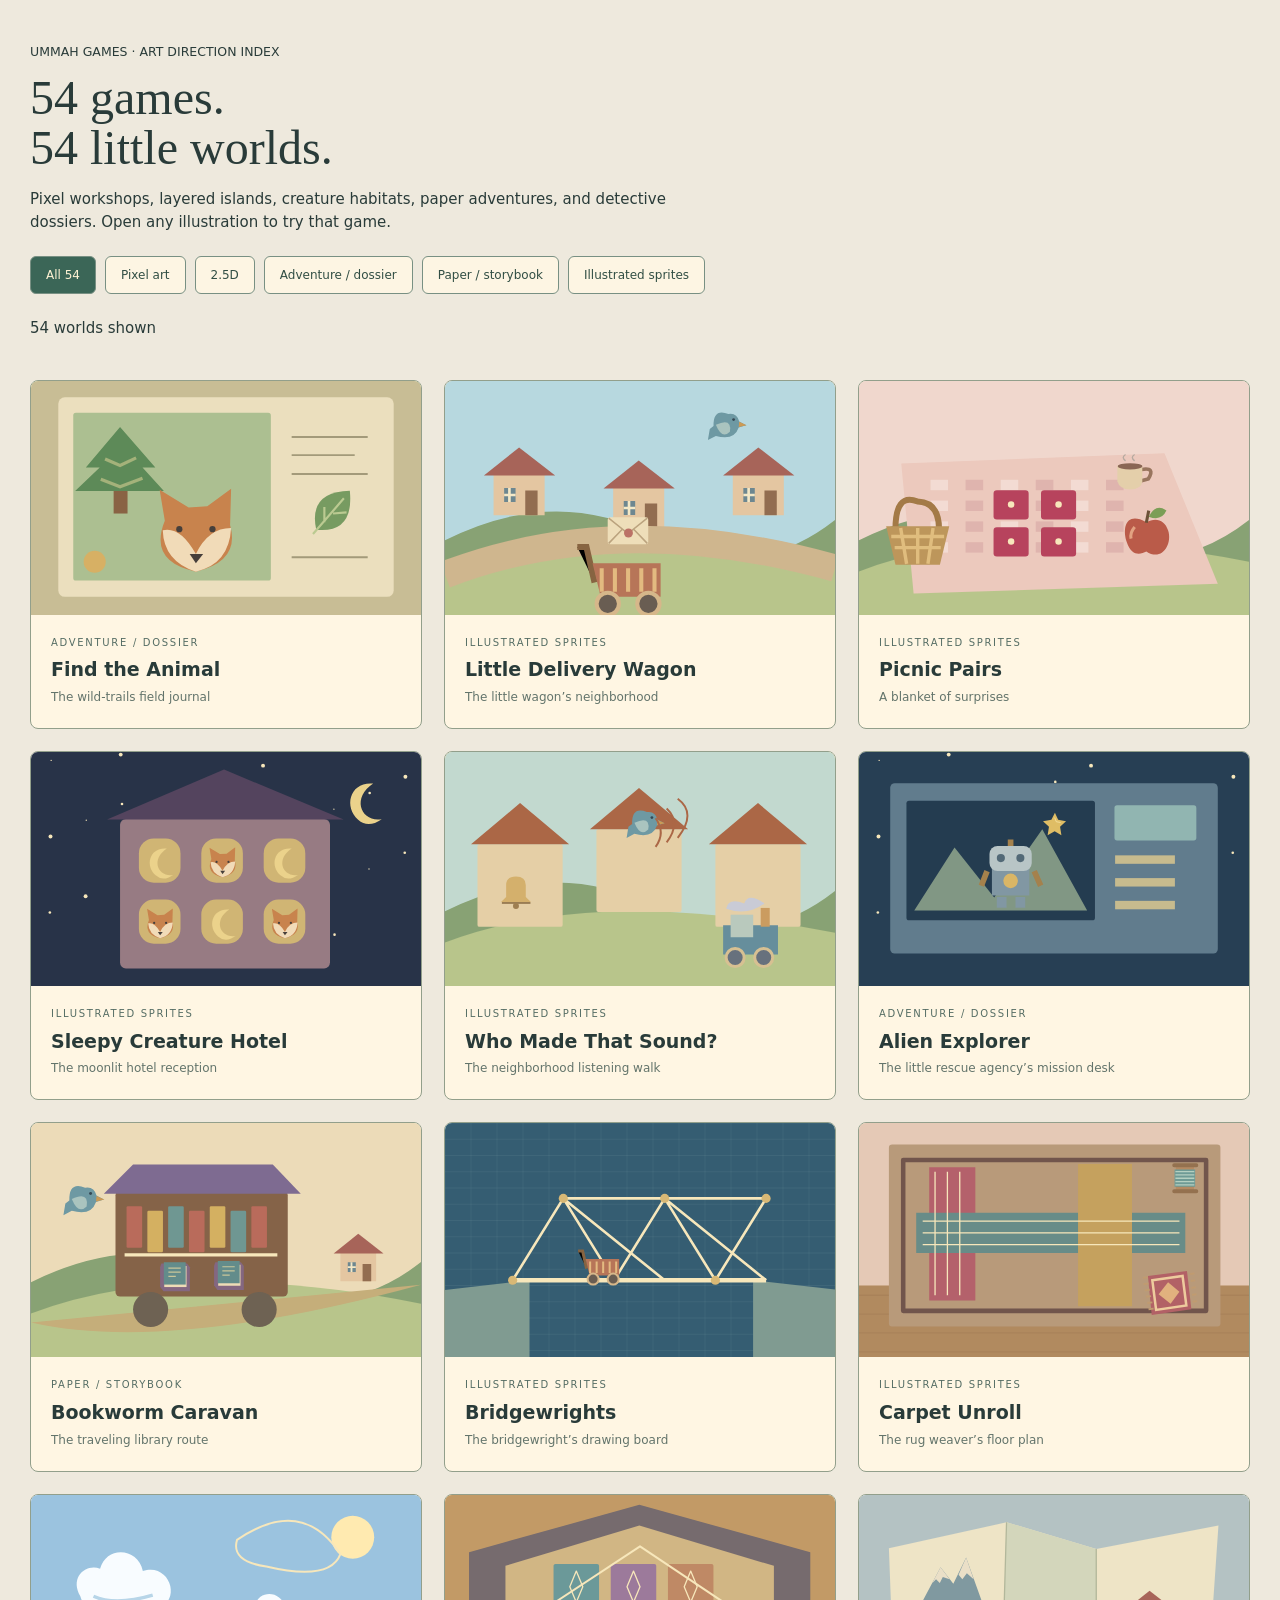
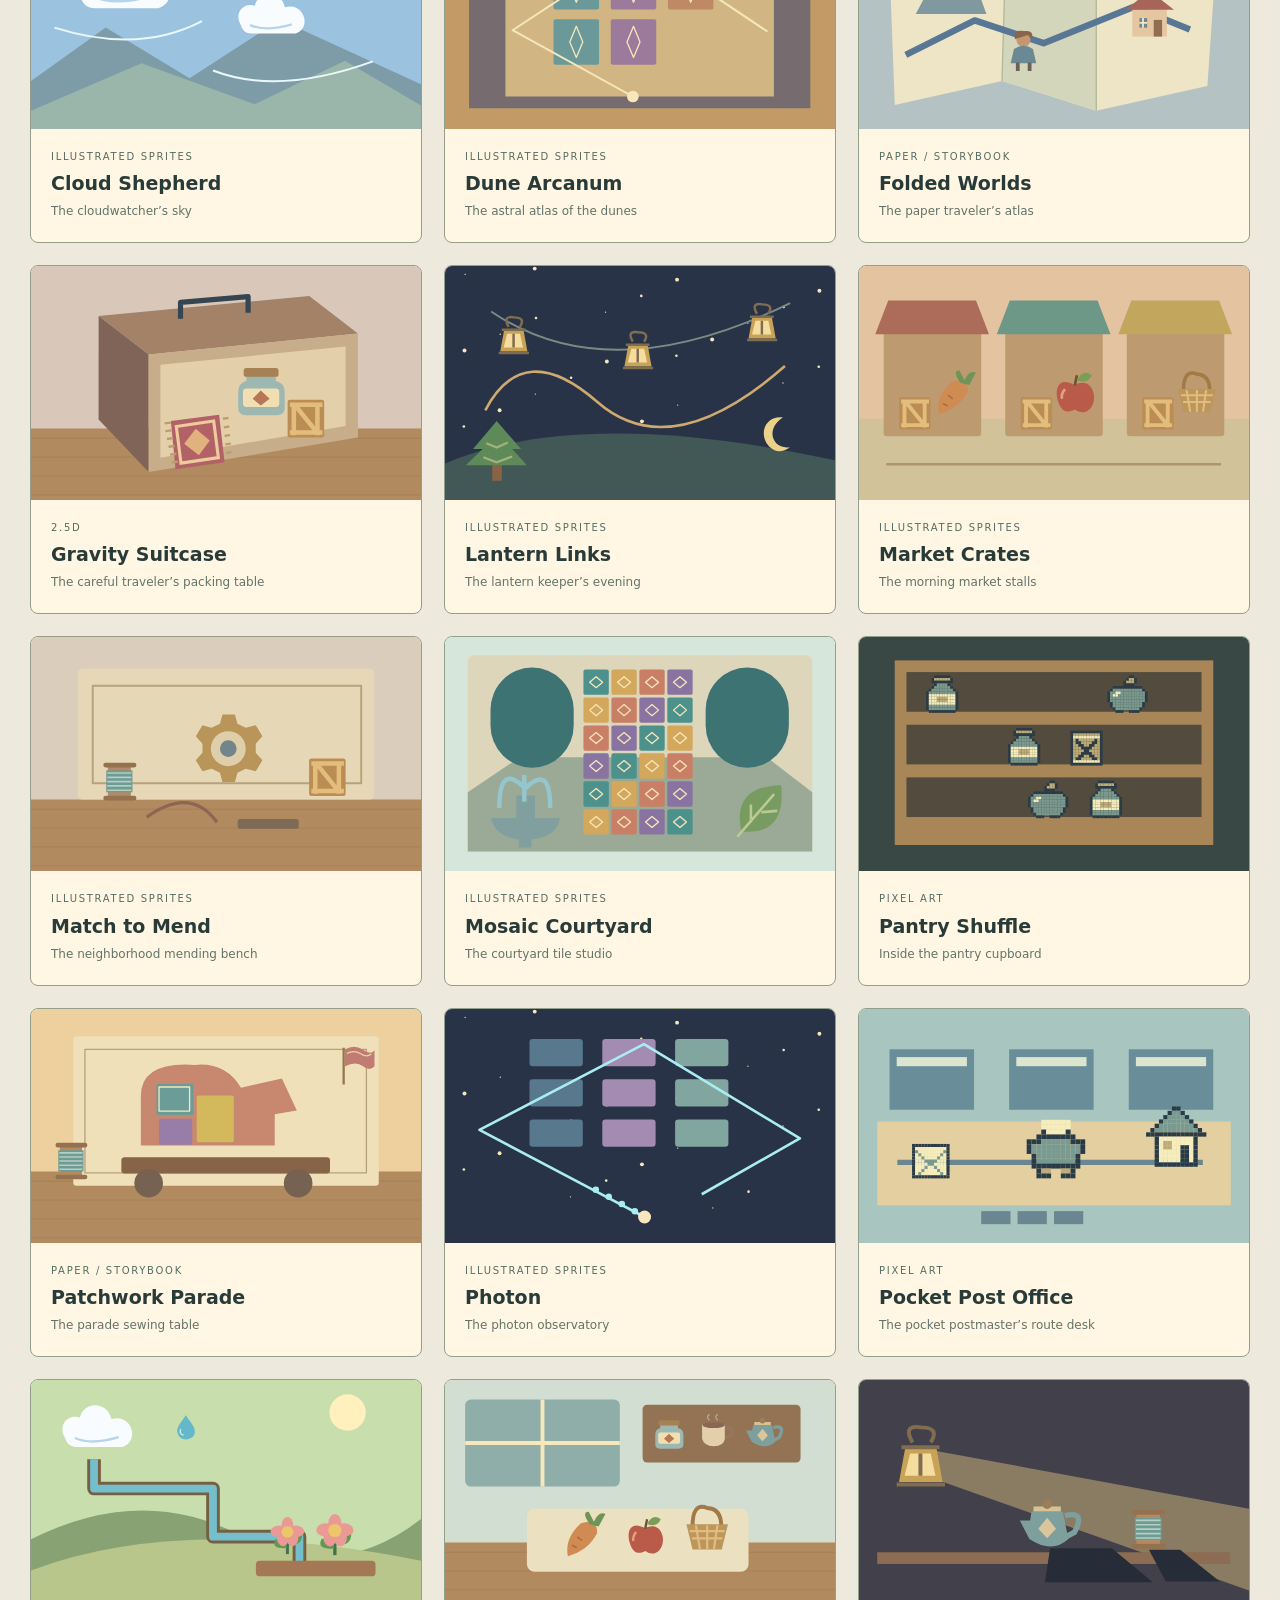
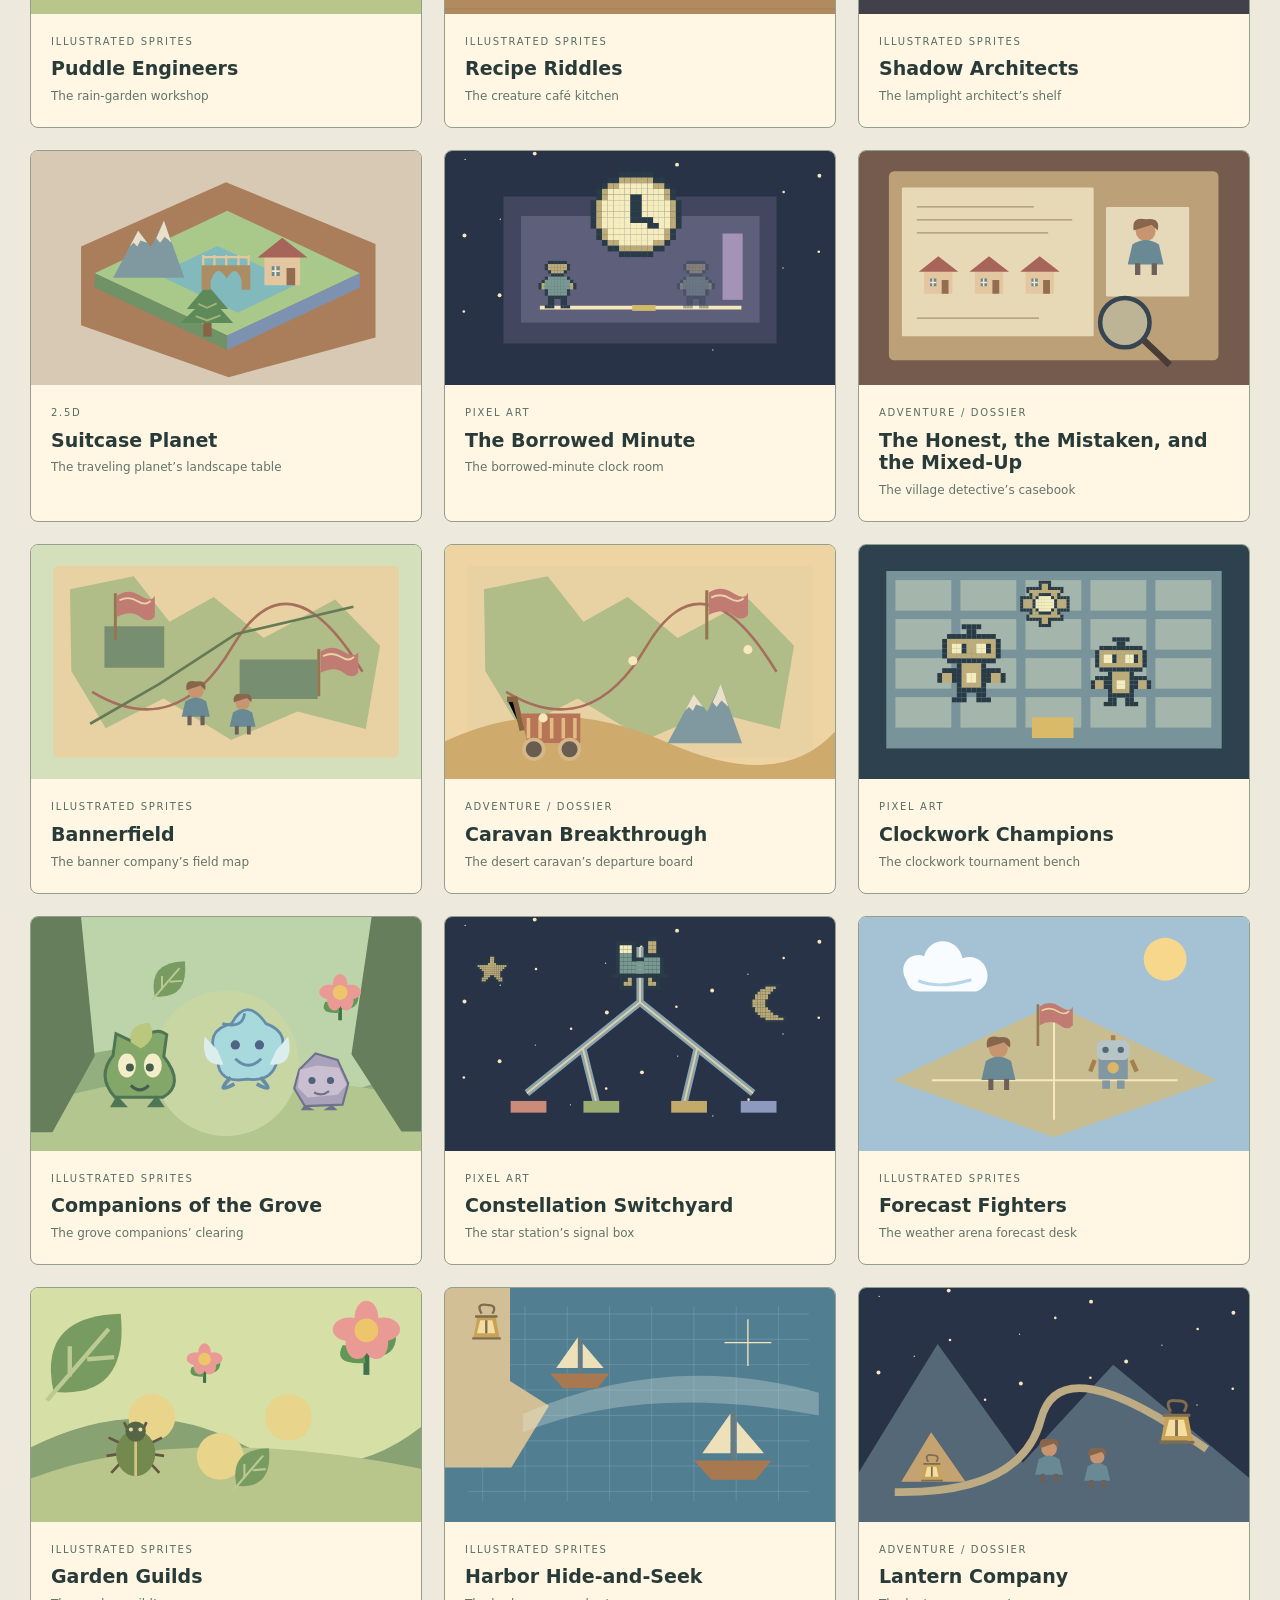
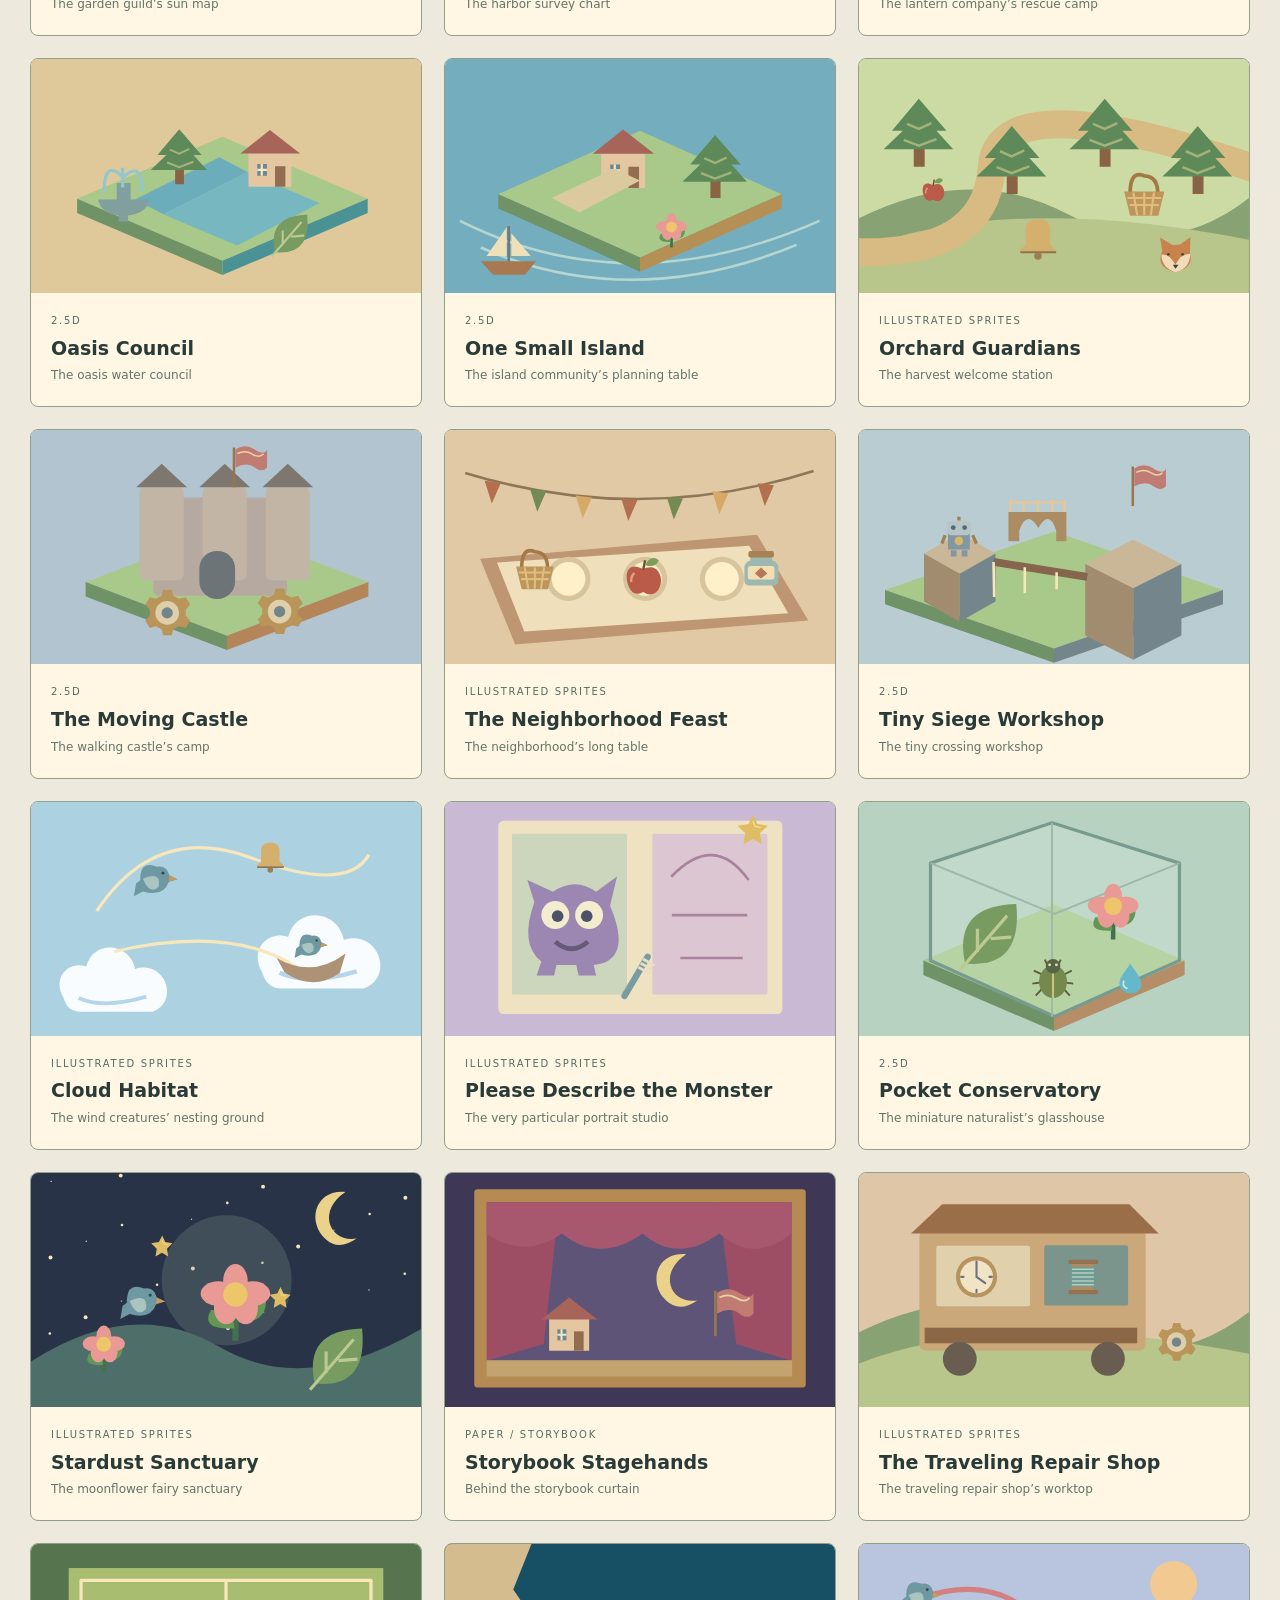
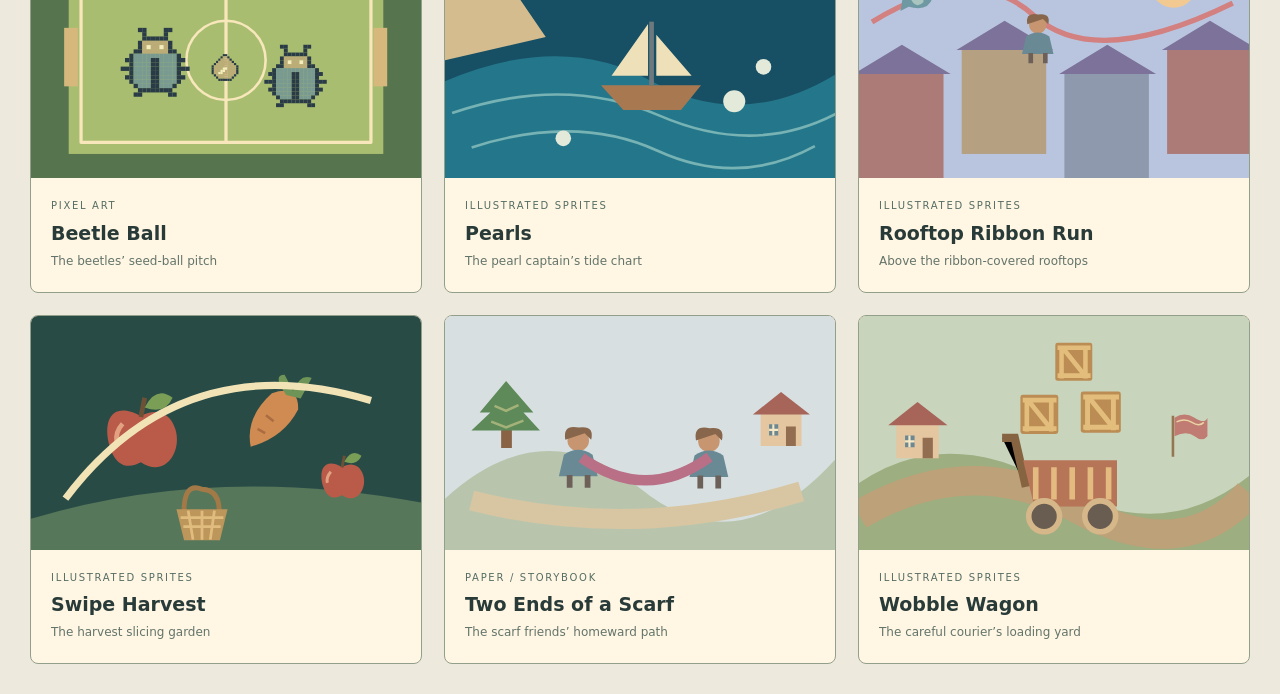
==== test/world-gallery.html @ 9beaa0fb "update games" ====
<!doctype html><html lang="en"><meta charset="utf-8"><meta name="viewport" content="width=device-width,initial-scale=1"><title>54 individual game worlds · Ummah Games</title><style>*{box-sizing:border-box}body{margin:0;background:#eee9dd;color:#293b39;font:15px/1.5 system-ui,sans-serif}main{max-width:1450px;margin:auto;padding:30px}header{padding:10px 0 25px}h1{font:48px/1.05 Georgia,serif;max-width:800px;margin:10px 0 15px}header p{max-width:680px}.grid{display:grid;grid-template-columns:repeat(3,minmax(0,1fr));gap:22px}article{overflow:hidden;border:1px solid #929f8b;border-radius:8px;background:#fff6e3}article a{display:block;color:inherit;text-decoration:none}article a:focus-visible{outline:4px solid #296a9f;outline-offset:-4px}svg{display:block;width:100%;height:auto}.copy{padding:15px 20px}h2{margin:6px 0;font-size:19px;line-height:1.2}.copy span{font-size:10px;text-transform:uppercase;letter-spacing:1.7px;color:#556d64}.copy p{font-size:12px;margin:7px 0;color:#63746b}.filters{display:flex;gap:9px;flex-wrap:wrap;margin:23px 0}.filters button{border:1px solid #789083;background:#fdf5e3;color:#314e44;padding:9px 15px;border-radius:6px;cursor:pointer;font:inherit;font-size:12px}.filters button[aria-pressed=true]{color:#fff3d4;background:#3b6657}[hidden]{display:none!important}@media(max-width:900px){.grid{grid-template-columns:repeat(2,minmax(0,1fr))}h1{font-size:37px}}@media(max-width:530px){main{padding:18px}.grid{grid-template-columns:1fr}}</style><main><header><small>UMMAH GAMES · ART DIRECTION INDEX</small><h1>54 games.<br>54 little worlds.</h1><p>Pixel workshops, layered islands, creature habitats, paper adventures, and detective dossiers. Open any illustration to try that game.</p><div class="filters" role="group" aria-label="Art directions"><button data-filter="all" aria-pressed="true">All 54</button><button data-filter="pixel" aria-pressed="false">Pixel art</button><button data-filter="dimensional" aria-pressed="false">2.5D</button><button data-filter="adventure" aria-pressed="false">Adventure / dossier</button><button data-filter="paper" aria-pressed="false">Paper / storybook</button><button data-filter="sprites" aria-pressed="false">Illustrated sprites</button></div><p id="count" aria-live="polite">54 worlds shown</p></header><div class="grid"><article data-medium="adventure"><a href="/matching/find-the-animal/"><svg xmlns="http://www.w3.org/2000/svg" class="illustrated-scene identity-scene scene-garden medium-adventure" data-world="wildjournal" viewBox="0 0 600 360" aria-hidden="true"><rect width="600" height="360" fill="#d6e3ba"/><rect x="0" y="0" width="600" height="360" rx="0" fill="#c8bd95" class=""/><rect x="42" y="25" width="516" height="307" rx="10" fill="#ebdfbe" class=""/><rect x="65" y="49" width="304" height="258" rx="4" fill="#acbf91" class=""/><g class="scene-object object-0 " transform="translate(58 64) scale(1.6458333333333333)"><path fill="#896344" d="M42 42h13v43H42z"/><path fill="#5d8a58" d="M48 4 16 42h13L6 64h83L69 42h12Z"/><path stroke="#a4b27a" stroke-width="3" d="m30 53 18 7 21-8M34 34l14 6 15-7" fill="none"/></g><g class="scene-object object-1 creature-bob" transform="translate(174 161) scale(1.59375)"><path fill="#c8834d" d="m20 34-5-30 28 17 18-1L84 3l-1 35q10 35-33 45Q4 73 20 34"/><path fill="#f1dbb8" d="M18 43q17-4 32 23 12-25 34-25-2 35-34 42Q19 73 18 43"/><g fill="#463f3b"><circle cx="34" cy="42" r="3"/><circle cx="66" cy="42" r="3"/><path d="m44 66 13 0-7 9Z"/></g></g><path d="M401 86h117m-117 28h97m-97 29h117m-117 128h117" fill="none" stroke="#a39a7a" stroke-width="3" stroke-linejoin="round" class=""/><g class="scene-object object-2 " transform="translate(423 163) scale(0.8333333333333334)"><path fill="#779b61" d="M81 7Q89 86 19 79 4 9 81 7Z"/><path fill="none" stroke="#bbca91" stroke-width="4" d="m13 87 57-66M34 65V37m16 12 25-2"/></g><circle cx="98" cy="278" r="17" fill="#d7b064" class=""/></svg><div class="copy"><span>Adventure / dossier</span><h2>Find the Animal</h2><p>The wild-trails field journal</p></div></a></article><article data-medium="sprites"><a href="/matching/little-delivery-wagon/"><svg xmlns="http://www.w3.org/2000/svg" class="illustrated-scene identity-scene scene-wood medium-sprites" data-world="deliverytown" viewBox="0 0 600 360" aria-hidden="true"><rect width="600" height="360" fill="#e9d4b1"/><rect x="0" y="0" width="600" height="360" rx="0" fill="#b7d8df" class=""/><path d="M0 245Q170 160 320 238T600 214V360H0Z" fill="#88a274" stroke="none" stroke-width="1" stroke-linejoin="round" class=""/><path d="M0 293Q230 205 600 278V360H0Z" fill="#b8c58b" stroke="none" stroke-width="1" stroke-linejoin="round" class=""/><g class="scene-object object-0 " transform="translate(49 90) scale(1.3541666666666667)"><path fill="#e4c6a1" d="M19 40h58v46H19Z"/><path fill="#a76459" d="m8 41 40-32 41 32Z"/><path fill="#6d8790" d="M31 55h13v16H31Z"/><path fill="#926d50" d="M55 58h14v28H55Z"/><path stroke="#f4e8c6" stroke-width="3" d="M37 55v16m-6-8h13"/></g><g class="scene-object object-1 " transform="translate(233 110) scale(1.3541666666666667)"><path fill="#e4c6a1" d="M19 40h58v46H19Z"/><path fill="#a76459" d="m8 41 40-32 41 32Z"/><path fill="#6d8790" d="M31 55h13v16H31Z"/><path fill="#926d50" d="M55 58h14v28H55Z"/><path stroke="#f4e8c6" stroke-width="3" d="M37 55v16m-6-8h13"/></g><g class="scene-object object-2 " transform="translate(417 90) scale(1.3541666666666667)"><path fill="#e4c6a1" d="M19 40h58v46H19Z"/><path fill="#a76459" d="m8 41 40-32 41 32Z"/><path fill="#6d8790" d="M31 55h13v16H31Z"/><path fill="#926d50" d="M55 58h14v28H55Z"/><path stroke="#f4e8c6" stroke-width="3" d="M37 55v16m-6-8h13"/></g><path d="M0 298q267-103 600-10" fill="none" stroke="#cfb68e" stroke-width="42" stroke-linejoin="round" class=""/><g class="scene-object object-3 " transform="translate(202 221) scale(1.5625)"><path stroke="#876441" stroke-width="6" d="m18 57-8-35H1"/><path fill="#b77558" d="M16 38h67v33H24Z"/><path stroke="#e3ba80" stroke-width="4" d="M25 43v23m13-23v23m13-23v23m13-23v23m13-23v23"/><g fill="#695d52" stroke="#d6b78a" stroke-width="4"><circle cx="31" cy="78" r="11"/><circle cx="71" cy="78" r="11"/></g></g><g class="scene-object object-4 " transform="translate(245 192) scale(0.7604166666666666)"><rect fill="#eedeb9" x="7" y="23" width="82" height="55" rx="5"/><path fill="none" stroke="#bba37e" stroke-width="3" d="m9 25 39 31 39-31M9 76l28-29m50 29L60 48"/><circle cx="49" cy="55" r="9" fill="#bb7266"/></g><g class="scene-object object-5 drift" transform="translate(398 37) scale(0.71875)"><path fill="#6e99a3" d="M21 45Q20 6 53 19q18-3 23 16l15 8-16 5Q65 77 26 66L9 75l4-24Z"/><path fill="#aac4bf" d="M26 42q35-16 30 15-17 17-30-15"/><circle cx="64" cy="31" r="3" fill="#354854"/><path fill="#cc9a54" d="m76 36 16 7-17 4Z"/></g></svg><div class="copy"><span>Illustrated sprites</span><h2>Little Delivery Wagon</h2><p>The little wagon’s neighborhood</p></div></a></article><article data-medium="sprites"><a href="/matching/picnic-pairs/"><svg xmlns="http://www.w3.org/2000/svg" class="illustrated-scene identity-scene scene-picnic medium-sprites" data-world="picnic" viewBox="0 0 600 360" aria-hidden="true"><rect width="600" height="360" fill="#f0d7cd"/><path d="M0 245Q170 160 320 238T600 214V360H0Z" fill="#88a274" stroke="none" stroke-width="1" stroke-linejoin="round" class=""/><path d="M0 293Q230 205 600 278V360H0Z" fill="#b8c58b" stroke="none" stroke-width="1" stroke-linejoin="round" class=""/><path d="M65 127 470 111 552 312 84 327Z" fill="#ecc9bd" stroke="none" stroke-width="1" stroke-linejoin="round" class=""/><rect x="110" y="152" width="27" height="16" rx="0" fill="#fff5" class=""/><rect x="164" y="152" width="27" height="16" rx="0" fill="#b6758140" class=""/><rect x="218" y="152" width="27" height="16" rx="0" fill="#fff5" class=""/><rect x="272" y="152" width="27" height="16" rx="0" fill="#b6758140" class=""/><rect x="326" y="152" width="27" height="16" rx="0" fill="#fff5" class=""/><rect x="380" y="152" width="27" height="16" rx="0" fill="#b6758140" class=""/><rect x="110" y="184" width="27" height="16" rx="0" fill="#fff5" class=""/><rect x="164" y="184" width="27" height="16" rx="0" fill="#b6758140" class=""/><rect x="218" y="184" width="27" height="16" rx="0" fill="#fff5" class=""/><rect x="272" y="184" width="27" height="16" rx="0" fill="#b6758140" class=""/><rect x="326" y="184" width="27" height="16" rx="0" fill="#fff5" class=""/><rect x="380" y="184" width="27" height="16" rx="0" fill="#b6758140" class=""/><rect x="110" y="216" width="27" height="16" rx="0" fill="#fff5" class=""/><rect x="164" y="216" width="27" height="16" rx="0" fill="#b6758140" class=""/><rect x="218" y="216" width="27" height="16" rx="0" fill="#fff5" class=""/><rect x="272" y="216" width="27" height="16" rx="0" fill="#b6758140" class=""/><rect x="326" y="216" width="27" height="16" rx="0" fill="#fff5" class=""/><rect x="380" y="216" width="27" height="16" rx="0" fill="#b6758140" class=""/><rect x="110" y="248" width="27" height="16" rx="0" fill="#fff5" class=""/><rect x="164" y="248" width="27" height="16" rx="0" fill="#b6758140" class=""/><rect x="218" y="248" width="27" height="16" rx="0" fill="#fff5" class=""/><rect x="272" y="248" width="27" height="16" rx="0" fill="#b6758140" class=""/><rect x="326" y="248" width="27" height="16" rx="0" fill="#fff5" class=""/><rect x="380" y="248" width="27" height="16" rx="0" fill="#b6758140" class=""/><g class="scene-object object-0 " transform="translate(26 175) scale(1.3125)"><path fill="none" stroke="#a37a47" stroke-width="7" d="M23 43Q22-3 49 8 75 9 74 43"/><path fill="#bd965b" d="m12 37 11 45h52l11-45Z"/><path stroke="#e0bd7e" stroke-width="4" d="M18 49h62M22 62h54M29 39l7 42m13-42v42m18-42-6 42"/></g><rect x="207" y="168" width="54" height="45" rx="5" fill="#b7435d" class=""/><circle cx="234" cy="190" r="5" fill="#f7e7bb" class=""/><rect x="280" y="168" width="54" height="45" rx="5" fill="#b7435d" class=""/><circle cx="307" cy="190" r="5" fill="#f7e7bb" class=""/><rect x="207" y="225" width="54" height="45" rx="5" fill="#b7435d" class=""/><circle cx="234" cy="247" r="5" fill="#f7e7bb" class=""/><rect x="280" y="225" width="54" height="45" rx="5" fill="#b7435d" class=""/><circle cx="307" cy="247" r="5" fill="#f7e7bb" class=""/><g class="scene-object object-1 " transform="translate(397 190) scale(0.9375)"><path fill="#ba5b49" d="M48 29C15 11 8 38 16 62 24 86 39 82 48 77c25 17 43-11 36-34-6-19-21-22-36-14"/><path stroke="#6c5137" stroke-width="5" d="m48 30 4-20"/><path fill="#7b9e56" d="M52 20Q64-3 81 10 73 28 52 20"/><path stroke="#e2a281" stroke-width="5" d="M29 37q-8 9-6 19" fill="none"/></g><g class="scene-object object-2 " transform="translate(387 111) scale(0.6979166666666666)"><path fill="none" stroke="#99755e" stroke-width="8" d="M68 36q32-6 15 21l-15 4"/><path fill="#e4cfaa" d="M15 28h55v34Q68 80 43 80 20 80 15 62Z"/><ellipse fill="#8a6654" cx="43" cy="29" rx="27" ry="7"/><path fill="none" stroke="#b6aaa0" stroke-width="3" d="M33 17q-10-8 0-14m20 14q-10-8 0-14"/></g></svg><div class="copy"><span>Illustrated sprites</span><h2>Picnic Pairs</h2><p>A blanket of surprises</p></div></a></article><article data-medium="sprites"><a href="/matching/sleepy-creature-hotel/"><svg xmlns="http://www.w3.org/2000/svg" class="illustrated-scene identity-scene scene-night medium-sprites" data-world="night-hotel" viewBox="0 0 600 360" aria-hidden="true"><rect width="600" height="360" fill="#d3c8df"/><rect x="0" y="0" width="600" height="360" rx="0" fill="#283348" class=""/><circle cx="31" cy="13" r="1" fill="#f7e7bb" class="twinkle"/><circle cx="140" cy="80" r="2" fill="#f7e7bb" class=""/><circle cx="249" cy="147" r="3" fill="#f7e7bb" class=""/><circle cx="358" cy="214" r="1" fill="#f7e7bb" class=""/><circle cx="467" cy="281" r="2" fill="#f7e7bb" class="twinkle"/><circle cx="576" cy="38" r="3" fill="#f7e7bb" class=""/><circle cx="85" cy="105" r="1" fill="#f7e7bb" class=""/><circle cx="194" cy="172" r="2" fill="#f7e7bb" class=""/><circle cx="303" cy="239" r="3" fill="#f7e7bb" class="twinkle"/><circle cx="412" cy="306" r="1" fill="#f7e7bb" class=""/><circle cx="521" cy="63" r="2" fill="#f7e7bb" class=""/><circle cx="30" cy="130" r="3" fill="#f7e7bb" class=""/><circle cx="139" cy="197" r="1" fill="#f7e7bb" class="twinkle"/><circle cx="248" cy="264" r="2" fill="#f7e7bb" class=""/><circle cx="357" cy="21" r="3" fill="#f7e7bb" class=""/><circle cx="466" cy="88" r="1" fill="#f7e7bb" class=""/><circle cx="575" cy="155" r="2" fill="#f7e7bb" class="twinkle"/><circle cx="84" cy="222" r="3" fill="#f7e7bb" class=""/><circle cx="193" cy="289" r="1" fill="#f7e7bb" class=""/><circle cx="302" cy="46" r="2" fill="#f7e7bb" class=""/><circle cx="411" cy="113" r="3" fill="#f7e7bb" class="twinkle"/><circle cx="520" cy="180" r="1" fill="#f7e7bb" class=""/><circle cx="29" cy="247" r="2" fill="#f7e7bb" class=""/><circle cx="138" cy="4" r="3" fill="#f7e7bb" class=""/><circle cx="247" cy="71" r="1" fill="#f7e7bb" class="twinkle"/><circle cx="356" cy="138" r="2" fill="#f7e7bb" class=""/><rect x="137" y="103" width="323" height="230" rx="9" fill="#977b83" class=""/><path d="M117 104 297 27l184 77Z" fill="#54445e" stroke="none" stroke-width="1" stroke-linejoin="round" class=""/><rect x="166" y="133" width="64" height="68" rx="23" fill="#d0b574" class=""/><g class="scene-object object-0 " transform="translate(170 145) scale(0.5729166666666666)"><path fill="#ebd28b" d="M68 6C21 2 9 52 38 78q20 18 47-1C45 84 23 36 68 6Z"/></g><rect x="262" y="133" width="64" height="68" rx="23" fill="#d0b574" class=""/><g class="scene-object object-1 " transform="translate(266 145) scale(0.5729166666666666)"><path fill="#c8834d" d="m20 34-5-30 28 17 18-1L84 3l-1 35q10 35-33 45Q4 73 20 34"/><path fill="#f1dbb8" d="M18 43q17-4 32 23 12-25 34-25-2 35-34 42Q19 73 18 43"/><g fill="#463f3b"><circle cx="34" cy="42" r="3"/><circle cx="66" cy="42" r="3"/><path d="m44 66 13 0-7 9Z"/></g></g><rect x="358" y="133" width="64" height="68" rx="23" fill="#d0b574" class=""/><g class="scene-object object-2 " transform="translate(362 145) scale(0.5729166666666666)"><path fill="#ebd28b" d="M68 6C21 2 9 52 38 78q20 18 47-1C45 84 23 36 68 6Z"/></g><rect x="166" y="227" width="64" height="68" rx="23" fill="#d0b574" class=""/><g class="scene-object object-3 " transform="translate(170 239) scale(0.5729166666666666)"><path fill="#c8834d" d="m20 34-5-30 28 17 18-1L84 3l-1 35q10 35-33 45Q4 73 20 34"/><path fill="#f1dbb8" d="M18 43q17-4 32 23 12-25 34-25-2 35-34 42Q19 73 18 43"/><g fill="#463f3b"><circle cx="34" cy="42" r="3"/><circle cx="66" cy="42" r="3"/><path d="m44 66 13 0-7 9Z"/></g></g><rect x="262" y="227" width="64" height="68" rx="23" fill="#d0b574" class=""/><g class="scene-object object-4 " transform="translate(266 239) scale(0.5729166666666666)"><path fill="#ebd28b" d="M68 6C21 2 9 52 38 78q20 18 47-1C45 84 23 36 68 6Z"/></g><rect x="358" y="227" width="64" height="68" rx="23" fill="#d0b574" class=""/><g class="scene-object object-5 " transform="translate(362 239) scale(0.5729166666666666)"><path fill="#c8834d" d="m20 34-5-30 28 17 18-1L84 3l-1 35q10 35-33 45Q4 73 20 34"/><path fill="#f1dbb8" d="M18 43q17-4 32 23 12-25 34-25-2 35-34 42Q19 73 18 43"/><g fill="#463f3b"><circle cx="34" cy="42" r="3"/><circle cx="66" cy="42" r="3"/><path d="m44 66 13 0-7 9Z"/></g></g><g class="scene-object object-6 " transform="translate(474 44) scale(0.7708333333333334)"><path fill="#ebd28b" d="M68 6C21 2 9 52 38 78q20 18 47-1C45 84 23 36 68 6Z"/></g></svg><div class="copy"><span>Illustrated sprites</span><h2>Sleepy Creature Hotel</h2><p>The moonlit hotel reception</p></div></a></article><article data-medium="sprites"><a href="/matching/who-made-that-sound/"><svg xmlns="http://www.w3.org/2000/svg" class="illustrated-scene identity-scene scene-paper medium-sprites" data-world="soundwalk" viewBox="0 0 600 360" aria-hidden="true"><rect width="600" height="360" fill="#ecdbad"/><rect x="0" y="0" width="600" height="360" rx="0" fill="#c2d9cf" class=""/><path d="M0 245Q170 160 320 238T600 214V360H0Z" fill="#88a274" stroke="none" stroke-width="1" stroke-linejoin="round" class=""/><path d="M0 293Q230 205 600 278V360H0Z" fill="#b8c58b" stroke="none" stroke-width="1" stroke-linejoin="round" class=""/><rect x="50" y="142" width="131" height="127" rx="3" fill="#e5cfa6" class=""/><path d="M40 142l75.5-63.5 75.5 63.5Z" fill="#ab6746" stroke="none" stroke-width="1" stroke-linejoin="round" class=""/><rect x="233" y="119" width="131" height="127" rx="3" fill="#e5cfa6" class=""/><path d="M223 119l75.5-63.5 75.5 63.5Z" fill="#ab6746" stroke="none" stroke-width="1" stroke-linejoin="round" class=""/><rect x="416" y="142" width="131" height="127" rx="3" fill="#e5cfa6" class=""/><path d="M406 142l75.5-63.5 75.5 63.5Z" fill="#ab6746" stroke="none" stroke-width="1" stroke-linejoin="round" class=""/><g class="scene-object object-0 sway" transform="translate(77 185) scale(0.65625)"><path fill="#d4b06c" d="M26 30q0-20 23-20t23 20v28l12 12H14l12-12Z"/><path stroke="#91734a" stroke-width="4" d="M16 72h67"/><circle fill="#9e7e50" cx="49" cy="79" r="7"/></g><g class="scene-object object-1 drift" transform="translate(273 79) scale(0.7083333333333334)"><path fill="#6e99a3" d="M21 45Q20 6 53 19q18-3 23 16l15 8-16 5Q65 77 26 66L9 75l4-24Z"/><path fill="#aac4bf" d="M26 42q35-16 30 15-17 17-30-15"/><circle cx="64" cy="31" r="3" fill="#354854"/><path fill="#cc9a54" d="m76 36 16 7-17 4Z"/></g><g class="scene-object object-2 " transform="translate(414 226) scale(1.15625)"><path fill="#668e9c" d="M12 35h73v39H12Z"/><path fill="#b9c9bd" d="M22 21h30v30H22Z"/><path fill="#cb9c60" d="M62 12h12v25H62Z"/><g fill="#67717d" stroke="#d7c092" stroke-width="4"><circle cx="28" cy="78" r="12"/><circle cx="66" cy="78" r="12"/></g><path fill="#c9cbd6" d="M67 6q-22-15-27 0-21-8-24 7Q44 23 67 6Z"/></g><path d="M324 102q16 22 0 44" fill="none" stroke="#ab6746" stroke-width="3" stroke-linejoin="round" class="sound-ring"/><path d="M341 87q23 22 0 52" fill="none" stroke="#ab6746" stroke-width="3" stroke-linejoin="round" class="sound-ring"/><path d="M358 72q30 22 0 60" fill="none" stroke="#ab6746" stroke-width="3" stroke-linejoin="round" class="sound-ring"/></svg><div class="copy"><span>Illustrated sprites</span><h2>Who Made That Sound?</h2><p>The neighborhood listening walk</p></div></a></article><article data-medium="adventure"><a href="/puzzles/alien/"><svg xmlns="http://www.w3.org/2000/svg" class="illustrated-scene identity-scene scene-night medium-adventure" data-world="rescueagency" viewBox="0 0 600 360" aria-hidden="true"><rect width="600" height="360" fill="#b9cbd9"/><rect x="0" y="0" width="600" height="360" rx="0" fill="#273f54" class=""/><circle cx="31" cy="13" r="1" fill="#f7e7bb" class="twinkle"/><circle cx="140" cy="80" r="2" fill="#f7e7bb" class=""/><circle cx="249" cy="147" r="3" fill="#f7e7bb" class=""/><circle cx="358" cy="214" r="1" fill="#f7e7bb" class=""/><circle cx="467" cy="281" r="2" fill="#f7e7bb" class="twinkle"/><circle cx="576" cy="38" r="3" fill="#f7e7bb" class=""/><circle cx="85" cy="105" r="1" fill="#f7e7bb" class=""/><circle cx="194" cy="172" r="2" fill="#f7e7bb" class=""/><circle cx="303" cy="239" r="3" fill="#f7e7bb" class="twinkle"/><circle cx="412" cy="306" r="1" fill="#f7e7bb" class=""/><circle cx="521" cy="63" r="2" fill="#f7e7bb" class=""/><circle cx="30" cy="130" r="3" fill="#f7e7bb" class=""/><circle cx="139" cy="197" r="1" fill="#f7e7bb" class="twinkle"/><circle cx="248" cy="264" r="2" fill="#f7e7bb" class=""/><circle cx="357" cy="21" r="3" fill="#f7e7bb" class=""/><circle cx="466" cy="88" r="1" fill="#f7e7bb" class=""/><circle cx="575" cy="155" r="2" fill="#f7e7bb" class="twinkle"/><circle cx="84" cy="222" r="3" fill="#f7e7bb" class=""/><circle cx="193" cy="289" r="1" fill="#f7e7bb" class=""/><circle cx="302" cy="46" r="2" fill="#f7e7bb" class=""/><circle cx="411" cy="113" r="3" fill="#f7e7bb" class="twinkle"/><circle cx="520" cy="180" r="1" fill="#f7e7bb" class=""/><circle cx="29" cy="247" r="2" fill="#f7e7bb" class=""/><circle cx="138" cy="4" r="3" fill="#f7e7bb" class=""/><circle cx="247" cy="71" r="1" fill="#f7e7bb" class="twinkle"/><circle cx="356" cy="138" r="2" fill="#f7e7bb" class=""/><rect x="48" y="48" width="504" height="262" rx="7" fill="#617c8d" class=""/><rect x="73" y="75" width="290" height="184" rx="4" fill="#243c50" class=""/><path d="M85 244 147 147 208 224 282 119 351 244Z" fill="#819784" stroke="none" stroke-width="1" stroke-linejoin="round" class=""/><g class="scene-object object-0 " transform="translate(172 127) scale(1.25)"><path fill="#8197a3" d="M26 40h46v35H26zM32 77h12v13H32m23-13h12v13H55"/><path stroke="#a4814c" stroke-width="7" d="M20 45 13 63m65-18 8 18M49 15V6"/><rect fill="#b8c5c6" x="23" y="14" width="52" height="31" rx="10"/><circle fill="#526977" cx="37" cy="29" r="5"/><circle fill="#526977" cx="61" cy="29" r="5"/><circle fill="#dab666" cx="49" cy="57" r="9"/></g><g class="scene-object object-1 twinkle" transform="translate(281 91) scale(0.4166666666666667)"><path fill="#dfbd65" d="m49 6 12 26 29 5-22 21 5 31-25-15-26 15 5-31L5 37l31-5Z"/><path stroke="#f8e4a6" stroke-width="3" d="m48 24 6 15 16 3" fill="none"/></g><rect x="393" y="82" width="126" height="54" rx="4" fill="#91b5b1" class=""/><rect x="394" y="159" width="92" height="13" rx="0" fill="#c7bb8e" class=""/><rect x="394" y="194" width="92" height="13" rx="0" fill="#c7bb8e" class=""/><rect x="394" y="229" width="92" height="13" rx="0" fill="#c7bb8e" class=""/></svg><div class="copy"><span>Adventure / dossier</span><h2>Alien Explorer</h2><p>The little rescue agency’s mission desk</p></div></a></article><article data-medium="paper"><a href="/puzzles/bookworm-caravan/"><svg xmlns="http://www.w3.org/2000/svg" class="illustrated-scene identity-scene scene-paper medium-paper" data-world="bookwagon" viewBox="0 0 600 360" aria-hidden="true"><rect width="600" height="360" fill="#ecdbb8"/><path d="M0 245Q170 160 320 238T600 214V360H0Z" fill="#88a274" stroke="none" stroke-width="1" stroke-linejoin="round" class=""/><path d="M0 293Q230 205 600 278V360H0Z" fill="#b8c58b" stroke="none" stroke-width="1" stroke-linejoin="round" class=""/><path d="M0 307Q210 355 600 249" fill="#c5ae7a" stroke="none" stroke-width="1" stroke-linejoin="round" class=""/><rect x="130" y="104" width="265" height="163" rx="7" fill="#856348" class=""/><path d="M112 109 157 64h215l43 45Z" fill="#7e6b91" stroke="none" stroke-width="1" stroke-linejoin="round" class=""/><rect x="147" y="128" width="24" height="64" rx="2" fill="#b96b5b" class=""/><rect x="179" y="135" width="24" height="64" rx="2" fill="#d4b061" class=""/><rect x="211" y="128" width="24" height="64" rx="2" fill="#6f9792" class=""/><rect x="243" y="135" width="24" height="64" rx="2" fill="#b96b5b" class=""/><rect x="275" y="128" width="24" height="64" rx="2" fill="#d4b061" class=""/><rect x="307" y="135" width="24" height="64" rx="2" fill="#6f9792" class=""/><rect x="339" y="128" width="24" height="64" rx="2" fill="#b96b5b" class=""/><path d="M144 203h235" fill="none" stroke="#f7e7bb" stroke-width="5" stroke-linejoin="round" class=""/><g class="scene-object object-0 " transform="translate(191 206) scale(0.6354166666666666)"><path fill="#846781" d="M15 16h62l7 9v58H20L12 72V25Z"/><path fill="#eedcb6" d="M22 22h54v51H22Z"/><path fill="#638c8b" d="M21 13h53v54H21Z"/><path fill="none" stroke="#c9c69a" stroke-width="3" d="M32 27h30M32 37h30M32 47h18"/></g><g class="scene-object object-1 " transform="translate(274 204) scale(0.6354166666666666)"><path fill="#846781" d="M15 16h62l7 9v58H20L12 72V25Z"/><path fill="#eedcb6" d="M22 22h54v51H22Z"/><path fill="#638c8b" d="M21 13h53v54H21Z"/><path fill="none" stroke="#c9c69a" stroke-width="3" d="M32 27h30M32 37h30M32 47h18"/></g><circle cx="184" cy="287" r="27" fill="#6e6253" class=""/><circle cx="351" cy="287" r="27" fill="#6e6253" class=""/><g class="scene-object object-2 " transform="translate(458 162) scale(0.9479166666666666)"><path fill="#e4c6a1" d="M19 40h58v46H19Z"/><path fill="#a76459" d="m8 41 40-32 41 32Z"/><path fill="#6d8790" d="M31 55h13v16H31Z"/><path fill="#926d50" d="M55 58h14v28H55Z"/><path stroke="#f4e8c6" stroke-width="3" d="M37 55v16m-6-8h13"/></g><g class="scene-object object-3 drift" transform="translate(43 85) scale(0.7604166666666666)"><path fill="#6e99a3" d="M21 45Q20 6 53 19q18-3 23 16l15 8-16 5Q65 77 26 66L9 75l4-24Z"/><path fill="#aac4bf" d="M26 42q35-16 30 15-17 17-30-15"/><circle cx="64" cy="31" r="3" fill="#354854"/><path fill="#cc9a54" d="m76 36 16 7-17 4Z"/></g></svg><div class="copy"><span>Paper / storybook</span><h2>Bookworm Caravan</h2><p>The traveling library route</p></div></a></article><article data-medium="sprites"><a href="/puzzles/bridgewrights/"><svg xmlns="http://www.w3.org/2000/svg" class="illustrated-scene identity-scene scene-blueprint medium-sprites" data-world="bridgedesk" viewBox="0 0 600 360" aria-hidden="true"><rect width="600" height="360" fill="#bfd8dd"/><rect x="0" y="0" width="600" height="360" rx="0" fill="#355d72" class=""/><path d="M0 0v360M0 0h600" fill="none" stroke="#9cbec126" stroke-width="1" stroke-linejoin="round" class=""/><path d="M40 0v360M0 25h600" fill="none" stroke="#9cbec126" stroke-width="1" stroke-linejoin="round" class=""/><path d="M80 0v360M0 50h600" fill="none" stroke="#9cbec126" stroke-width="1" stroke-linejoin="round" class=""/><path d="M120 0v360M0 75h600" fill="none" stroke="#9cbec126" stroke-width="1" stroke-linejoin="round" class=""/><path d="M160 0v360M0 100h600" fill="none" stroke="#9cbec126" stroke-width="1" stroke-linejoin="round" class=""/><path d="M200 0v360M0 125h600" fill="none" stroke="#9cbec126" stroke-width="1" stroke-linejoin="round" class=""/><path d="M240 0v360M0 150h600" fill="none" stroke="#9cbec126" stroke-width="1" stroke-linejoin="round" class=""/><path d="M280 0v360M0 175h600" fill="none" stroke="#9cbec126" stroke-width="1" stroke-linejoin="round" class=""/><path d="M320 0v360M0 200h600" fill="none" stroke="#9cbec126" stroke-width="1" stroke-linejoin="round" class=""/><path d="M360 0v360M0 225h600" fill="none" stroke="#9cbec126" stroke-width="1" stroke-linejoin="round" class=""/><path d="M400 0v360M0 250h600" fill="none" stroke="#9cbec126" stroke-width="1" stroke-linejoin="round" class=""/><path d="M440 0v360M0 275h600" fill="none" stroke="#9cbec126" stroke-width="1" stroke-linejoin="round" class=""/><path d="M480 0v360M0 300h600" fill="none" stroke="#9cbec126" stroke-width="1" stroke-linejoin="round" class=""/><path d="M520 0v360M0 325h600" fill="none" stroke="#9cbec126" stroke-width="1" stroke-linejoin="round" class=""/><path d="M560 0v360M0 350h600" fill="none" stroke="#9cbec126" stroke-width="1" stroke-linejoin="round" class=""/><path d="M600 0v360M0 375h600" fill="none" stroke="#9cbec126" stroke-width="1" stroke-linejoin="round" class=""/><path d="M640 0v360M0 400h600" fill="none" stroke="#9cbec126" stroke-width="1" stroke-linejoin="round" class=""/><path d="M0 257 130 242 130 360H0Zm600-1-126-14v118h126Z" fill="#809b91" stroke="none" stroke-width="1" stroke-linejoin="round" class=""/><path d="M104 242h390" fill="none" stroke="#f7e7bb" stroke-width="7" stroke-linejoin="round" class=""/><path d="M104 242 182 116 260 242 338 116 416 242 494 116m-312 0h312m-312 0 156 126m0-126 156 126" fill="none" stroke="#f7e7bb" stroke-width="4" stroke-linejoin="round" class=""/><circle cx="104" cy="242" r="7" fill="#d8b875" class=""/><circle cx="182" cy="116" r="7" fill="#d8b875" class=""/><circle cx="260" cy="242" r="7" fill="#d8b875" class=""/><circle cx="338" cy="116" r="7" fill="#d8b875" class=""/><circle cx="416" cy="242" r="7" fill="#d8b875" class=""/><circle cx="494" cy="116" r="7" fill="#d8b875" class=""/><g class="scene-object object-0 " transform="translate(204 180) scale(0.7708333333333334)"><path stroke="#876441" stroke-width="6" d="m18 57-8-35H1"/><path fill="#b77558" d="M16 38h67v33H24Z"/><path stroke="#e3ba80" stroke-width="4" d="M25 43v23m13-23v23m13-23v23m13-23v23m13-23v23"/><g fill="#695d52" stroke="#d6b78a" stroke-width="4"><circle cx="31" cy="78" r="11"/><circle cx="71" cy="78" r="11"/></g></g></svg><div class="copy"><span>Illustrated sprites</span><h2>Bridgewrights</h2><p>The bridgewright’s drawing board</p></div></a></article><article data-medium="sprites"><a href="/puzzles/carpet-unroll/"><svg xmlns="http://www.w3.org/2000/svg" class="illustrated-scene identity-scene scene-woven medium-sprites" data-world="weavery" viewBox="0 0 600 360" aria-hidden="true"><rect width="600" height="360" fill="#e5c9b6"/><rect x="0" y="250" width="600" height="110" rx="0" fill="#b18a5f" class=""/><path d="M0 265h600" fill="none" stroke="#8d69463b" stroke-width="2" stroke-linejoin="round" class=""/><path d="M0 294h600" fill="none" stroke="#8d69463b" stroke-width="2" stroke-linejoin="round" class=""/><path d="M0 323h600" fill="none" stroke="#8d69463b" stroke-width="2" stroke-linejoin="round" class=""/><path d="M0 352h600" fill="none" stroke="#8d69463b" stroke-width="2" stroke-linejoin="round" class=""/><rect x="46" y="33" width="510" height="280" rx="5" fill="#b89a7a" class=""/><path d="M68 57h466v232H68Z" fill="none" stroke="#71554c" stroke-width="7" stroke-linejoin="round" class=""/><path d="M108 68h71v205h-71Z" fill="#b4616b" stroke="none" stroke-width="1" stroke-linejoin="round" class=""/><path d="M88 138h414v62H88Z" fill="#688c88" stroke="none" stroke-width="1" stroke-linejoin="round" class=""/><path d="M337 63h83v219h-83Z" fill="#c5a15e" stroke="none" stroke-width="1" stroke-linejoin="round" class=""/><path d="M117 75v190m19-190v190m19-190v190" fill="none" stroke="#f7e7bb" stroke-width="2" stroke-linejoin="round" class=""/><path d="M98 151h395m-395 18h395m-395 18h395" fill="none" stroke="#f7e7bb" stroke-width="2" stroke-linejoin="round" class=""/><g class="scene-object object-0 " transform="translate(470 54) scale(0.6458333333333334)"><path fill="#b48a62" d="M27 15h43v66H27z"/><path fill="#6f9b95" d="M24 27h49v41H24z"/><path stroke="#b5d0c1" stroke-width="3" d="M26 32h45M26 40h45M26 48h45M26 56h45M26 64h45"/><path stroke="#94714f" stroke-width="9" stroke-linecap="round" d="M23 17h53M23 79h53"/></g><g class="scene-object object-1 " transform="translate(429 213) scale(0.96875)"><path fill="#b26166" d="m16 23 62-8 7 61-63 9Z"/><path fill="none" stroke="#edcb9d" stroke-width="4" d="m23 30 48-7 6 47-48 7Z"/><path fill="#e1b17e" d="m48 33 18 15-14 19-19-15Z"/><path stroke="#c09b70" stroke-width="3" d="m16 25-8 1m9 9-8 1m10 9-8 1m10 9-8 1m10 9-8 1m10 9-8 1m66-56 7-1m-6 12 7-1m-6 12 7-1m-6 12 7-1m-6 12 7-1"/></g></svg><div class="copy"><span>Illustrated sprites</span><h2>Carpet Unroll</h2><p>The rug weaver’s floor plan</p></div></a></article><article data-medium="sprites"><a href="/puzzles/cloud-shepherd/"><svg xmlns="http://www.w3.org/2000/svg" class="illustrated-scene identity-scene scene-sky medium-sprites" data-world="cloudwatch" viewBox="0 0 600 360" aria-hidden="true"><rect width="600" height="360" fill="#cadff3"/><rect x="0" y="0" width="600" height="360" rx="0" fill="#9bc3df" class=""/><circle cx="495" cy="65" r="33" fill="#ffeab0" class=""/><path d="M0 286 115 204 244 282 383 192 600 291V360H0Z" fill="#7e9ca8" stroke="none" stroke-width="1" stroke-linejoin="round" class=""/><path d="M0 332 170 259 344 322 483 255 600 324V360H0Z" fill="#9ab5a9" stroke="none" stroke-width="1" stroke-linejoin="round" class=""/><g class="scene-object object-0 drift" transform="translate(59 73) scale(1.6875)"><path fill="#f8fcff" d="M10 49C0 32 15 19 28 24 34 2 63 5 67 26 91 18 103 52 81 60H24C16 60 12 56 10 49Z"/><path fill="none" stroke="#b7d5e8" stroke-width="3" d="M22 49q20 9 54-1"/></g><g class="scene-object object-1 drift" transform="translate(311 142) scale(1.1875)"><path fill="#f8fcff" d="M10 49C0 32 15 19 28 24 34 2 63 5 67 26 91 18 103 52 81 60H24C16 60 12 56 10 49Z"/><path fill="none" stroke="#b7d5e8" stroke-width="3" d="M22 49q20 9 54-1"/></g><path d="M317 69q100-68 159 22q-16 42-114 19q-55-8-45-41Z" fill="none" stroke="#f7e7bb" stroke-width="3" stroke-linejoin="round" class="outline-dash"/><path d="M36 204q130 41 227-10m17 76q100 39 246-14" fill="none" stroke="#eaf7fc" stroke-width="3" stroke-linejoin="round" class="wind-trail"/></svg><div class="copy"><span>Illustrated sprites</span><h2>Cloud Shepherd</h2><p>The cloudwatcher’s sky</p></div></a></article><article data-medium="sprites"><a href="/puzzles/dune-arcanum/"><svg xmlns="http://www.w3.org/2000/svg" class="illustrated-scene identity-scene scene-desert medium-sprites" data-world="astralatlas" viewBox="0 0 600 360" aria-hidden="true"><rect width="600" height="360" fill="#e7d1a1"/><rect x="0" y="0" width="600" height="360" rx="0" fill="#c29a66" class=""/><path d="M37 328V88L299 15l263 73v240Z" fill="#766b6e" stroke="none" stroke-width="1" stroke-linejoin="round" class=""/><path d="M93 310V109L299 47l207 62v201Z" fill="#d1b684" stroke="none" stroke-width="1" stroke-linejoin="round" class=""/><rect x="167" y="106" width="70" height="70" rx="3" fill="#6b9999" class=""/><rect x="171" y="110" width="62" height="62" rx="0" fill="none" class=""/><path d="M202 117l10 24-10 24-10-24Z" fill="none" stroke="#f7e7bb" stroke-width="2" stroke-linejoin="round" class=""/><rect x="255" y="106" width="70" height="70" rx="3" fill="#9c7a9b" class=""/><rect x="259" y="110" width="62" height="62" rx="0" fill="none" class=""/><path d="M290 117l10 24-10 24-10-24Z" fill="none" stroke="#f7e7bb" stroke-width="2" stroke-linejoin="round" class=""/><rect x="343" y="106" width="70" height="70" rx="3" fill="#bf8965" class=""/><rect x="347" y="110" width="62" height="62" rx="0" fill="none" class=""/><path d="M378 117l10 24-10 24-10-24Z" fill="none" stroke="#f7e7bb" stroke-width="2" stroke-linejoin="round" class=""/><rect x="167" y="191" width="70" height="70" rx="3" fill="#6b9999" class=""/><rect x="171" y="195" width="62" height="62" rx="0" fill="none" class=""/><path d="M202 202l10 24-10 24-10-24Z" fill="none" stroke="#f7e7bb" stroke-width="2" stroke-linejoin="round" class=""/><rect x="255" y="191" width="70" height="70" rx="3" fill="#9c7a9b" class=""/><rect x="259" y="195" width="62" height="62" rx="0" fill="none" class=""/><path d="M290 202l10 24-10 24-10-24Z" fill="none" stroke="#f7e7bb" stroke-width="2" stroke-linejoin="round" class=""/><path d="M289 310 104 208 300 79 496 210" fill="none" stroke="#f7e7bb" stroke-width="3" stroke-linejoin="round" class="route-ink"/><circle cx="289" cy="310" r="9" fill="#f7e7bb" class=""/></svg><div class="copy"><span>Illustrated sprites</span><h2>Dune Arcanum</h2><p>The astral atlas of the dunes</p></div></a></article><article data-medium="paper"><a href="/puzzles/folded-worlds/"><svg xmlns="http://www.w3.org/2000/svg" class="illustrated-scene identity-scene scene-paper medium-paper" data-world="paperlands" viewBox="0 0 600 360" aria-hidden="true"><rect width="600" height="360" fill="#d8e2ec"/><rect x="0" y="0" width="600" height="360" rx="0" fill="#b4c2c3" class=""/><path d="M46 82 227 42 365 83 553 47 536 294 365 332 220 286 55 323Z" fill="#eee4c6" stroke="none" stroke-width="1" stroke-linejoin="round" class=""/><path d="M227 42 365 83v249l-145-46Z" fill="#d3d6bb" stroke="none" stroke-width="1" stroke-linejoin="round" class=""/><path d="M227 42 220 286m145-203v249" fill="none" stroke="#b2b79b" stroke-width="2" stroke-linejoin="round" class="outline-dash"/><path d="M72 246 178 193 284 228 423 172 509 207" fill="none" stroke="#587795" stroke-width="10" stroke-linejoin="round" class=""/><g class="scene-object object-0 " transform="translate(85 87) scale(1.15625)"><path fill="#8099a0" d="m2 83 33-62 17 22L69 8l27 75Z"/><path fill="#eadfc7" d="m24 42 11-21 12 16-9-3-4 8-5-5m30-6L69 8l10 29-9-8-6 8Z"/></g><g class="scene-object object-1 " transform="translate(403 139) scale(0.9166666666666666)"><path fill="#e4c6a1" d="M19 40h58v46H19Z"/><path fill="#a76459" d="m8 41 40-32 41 32Z"/><path fill="#6d8790" d="M31 55h13v16H31Z"/><path fill="#926d50" d="M55 58h14v28H55Z"/><path stroke="#f4e8c6" stroke-width="3" d="M37 55v16m-6-8h13"/></g><g class="scene-object object-2 " transform="translate(218 205) scale(0.7291666666666666)"><circle cx="48" cy="24" r="15" fill="#c79570"/><path fill="#698a95" d="M28 44q20-14 40 0l7 30H21Z"/><path stroke="#6c6059" stroke-width="8" d="M36 72v18m25-18v18"/><path fill="#87664c" d="M30 23Q26 1 49 6 71 3 66 23l-9-9-27 9Z"/></g></svg><div class="copy"><span>Paper / storybook</span><h2>Folded Worlds</h2><p>The paper traveler’s atlas</p></div></a></article><article data-medium="dimensional"><a href="/puzzles/gravity-suitcase/"><svg xmlns="http://www.w3.org/2000/svg" class="illustrated-scene identity-scene scene-woven medium-dimensional" data-world="luggage" viewBox="0 0 600 360" aria-hidden="true"><rect width="600" height="360" fill="#d9c7ba"/><rect x="0" y="250" width="600" height="110" rx="0" fill="#b18a5f" class=""/><path d="M0 265h600" fill="none" stroke="#8d69463b" stroke-width="2" stroke-linejoin="round" class=""/><path d="M0 294h600" fill="none" stroke="#8d69463b" stroke-width="2" stroke-linejoin="round" class=""/><path d="M0 323h600" fill="none" stroke="#8d69463b" stroke-width="2" stroke-linejoin="round" class=""/><path d="M0 352h600" fill="none" stroke="#8d69463b" stroke-width="2" stroke-linejoin="round" class=""/><path d="M104 77 428 46 503 104 181 136Z" fill="#a38268" stroke="none" stroke-width="1" stroke-linejoin="round" class=""/><path d="M104 77v159l77 81V136Z" fill="#7f6457" stroke="none" stroke-width="1" stroke-linejoin="round" class=""/><path d="M181 136 503 104v160l-322 53Z" fill="#c7ad89" stroke="none" stroke-width="1" stroke-linejoin="round" class=""/><path d="M199 152 484 124v122l-285 49Z" fill="#e3d0aa" stroke="none" stroke-width="1" stroke-linejoin="round" class=""/><g class="scene-object object-0 " transform="translate(303 139) scale(1.0520833333333333)"><path fill="#9cb8b0" d="M27 23h43v13q13 3 13 16v24q0 10-12 10H26q-11 0-11-10V52q0-13 12-16Z"/><rect fill="#a78154" x="23" y="17" width="51" height="13" rx="4"/><rect fill="#f1dfb3" x="22" y="47" width="53" height="27" rx="5"/><path fill="#b77755" d="m48 50 13 12-13 10-12-10Z"/></g><g class="scene-object object-1 " transform="translate(196 211) scale(1.1979166666666667)"><path fill="#b26166" d="m16 23 62-8 7 61-63 9Z"/><path fill="none" stroke="#edcb9d" stroke-width="4" d="m23 30 48-7 6 47-48 7Z"/><path fill="#e1b17e" d="m48 33 18 15-14 19-19-15Z"/><path stroke="#c09b70" stroke-width="3" d="m16 25-8 1m9 9-8 1m10 9-8 1m10 9-8 1m10 9-8 1m10 9-8 1m66-56 7-1m-6 12 7-1m-6 12 7-1m-6 12 7-1m-6 12 7-1"/></g><g class="scene-object object-2 " transform="translate(381 192) scale(0.8645833333333334)"><rect fill="#bb8d54" x="16" y="16" width="65" height="67" rx="4"/><path stroke="#e3bd7c" stroke-width="8" d="M20 25h58M20 74h58m-51-53v58m42-58v58m-41-55 41 51"/></g><path d="M230 81v-25l104-9v25" fill="none" stroke="#354652" stroke-width="8" stroke-linejoin="round" class=""/></svg><div class="copy"><span>2.5D</span><h2>Gravity Suitcase</h2><p>The careful traveler’s packing table</p></div></a></article><article data-medium="sprites"><a href="/puzzles/lantern-links/"><svg xmlns="http://www.w3.org/2000/svg" class="illustrated-scene identity-scene scene-night medium-sprites" data-world="lanternpaths" viewBox="0 0 600 360" aria-hidden="true"><rect width="600" height="360" fill="#d7d1e4"/><rect x="0" y="0" width="600" height="360" rx="0" fill="#283348" class=""/><circle cx="31" cy="13" r="1" fill="#f7e7bb" class="twinkle"/><circle cx="140" cy="80" r="2" fill="#f7e7bb" class=""/><circle cx="249" cy="147" r="3" fill="#f7e7bb" class=""/><circle cx="358" cy="214" r="1" fill="#f7e7bb" class=""/><circle cx="467" cy="281" r="2" fill="#f7e7bb" class="twinkle"/><circle cx="576" cy="38" r="3" fill="#f7e7bb" class=""/><circle cx="85" cy="105" r="1" fill="#f7e7bb" class=""/><circle cx="194" cy="172" r="2" fill="#f7e7bb" class=""/><circle cx="303" cy="239" r="3" fill="#f7e7bb" class="twinkle"/><circle cx="412" cy="306" r="1" fill="#f7e7bb" class=""/><circle cx="521" cy="63" r="2" fill="#f7e7bb" class=""/><circle cx="30" cy="130" r="3" fill="#f7e7bb" class=""/><circle cx="139" cy="197" r="1" fill="#f7e7bb" class="twinkle"/><circle cx="248" cy="264" r="2" fill="#f7e7bb" class=""/><circle cx="357" cy="21" r="3" fill="#f7e7bb" class=""/><circle cx="466" cy="88" r="1" fill="#f7e7bb" class=""/><circle cx="575" cy="155" r="2" fill="#f7e7bb" class="twinkle"/><circle cx="84" cy="222" r="3" fill="#f7e7bb" class=""/><circle cx="193" cy="289" r="1" fill="#f7e7bb" class=""/><circle cx="302" cy="46" r="2" fill="#f7e7bb" class=""/><circle cx="411" cy="113" r="3" fill="#f7e7bb" class="twinkle"/><circle cx="520" cy="180" r="1" fill="#f7e7bb" class=""/><circle cx="29" cy="247" r="2" fill="#f7e7bb" class=""/><circle cx="138" cy="4" r="3" fill="#f7e7bb" class=""/><circle cx="247" cy="71" r="1" fill="#f7e7bb" class="twinkle"/><circle cx="356" cy="138" r="2" fill="#f7e7bb" class=""/><path d="M0 304Q210 214 600 299V360H0Z" fill="#425857" stroke="none" stroke-width="1" stroke-linejoin="round" class=""/><path d="M62 222Q121 110 234 209T523 154" fill="none" stroke="#cfa96d" stroke-width="4" stroke-linejoin="round" class="route-ink"/><path d="M71 70Q253 194 531 57" fill="none" stroke="#798c83" stroke-width="3" stroke-linejoin="round" class=""/><g class="scene-object object-0 lantern-glow" transform="translate(69 76) scale(0.7604166666666666)"><path fill="#c8a357" d="M29 29h39l8 44H21Z"/><path fill="#f5dda0" d="M35 37h26l6 28H28Z"/><path stroke="#806c4e" stroke-width="5" fill="none" d="M24 29h48M18 76h61M38 23Q25 0 49 4q24 0 12 19M48 37v28"/></g><g class="scene-object object-1 lantern-glow" transform="translate(260 99) scale(0.7604166666666666)"><path fill="#c8a357" d="M29 29h39l8 44H21Z"/><path fill="#f5dda0" d="M35 37h26l6 28H28Z"/><path stroke="#806c4e" stroke-width="5" fill="none" d="M24 29h48M18 76h61M38 23Q25 0 49 4q24 0 12 19M48 37v28"/></g><g class="scene-object object-2 lantern-glow" transform="translate(451 56) scale(0.7604166666666666)"><path fill="#c8a357" d="M29 29h39l8 44H21Z"/><path fill="#f5dda0" d="M35 37h26l6 28H28Z"/><path stroke="#806c4e" stroke-width="5" fill="none" d="M24 29h48M18 76h61M38 23Q25 0 49 4q24 0 12 19M48 37v28"/></g><g class="scene-object object-3 " transform="translate(25 234) scale(1.1354166666666667)"><path fill="#896344" d="M42 42h13v43H42z"/><path fill="#5d8a58" d="M48 4 16 42h13L6 64h83L69 42h12Z"/><path stroke="#a4b27a" stroke-width="3" d="m30 53 18 7 21-8M34 34l14 6 15-7" fill="none"/></g><g class="scene-object object-4 " transform="translate(476 229) scale(0.6458333333333334)"><path fill="#ebd28b" d="M68 6C21 2 9 52 38 78q20 18 47-1C45 84 23 36 68 6Z"/></g></svg><div class="copy"><span>Illustrated sprites</span><h2>Lantern Links</h2><p>The lantern keeper’s evening</p></div></a></article><article data-medium="sprites"><a href="/puzzles/market-crates/"><svg xmlns="http://www.w3.org/2000/svg" class="illustrated-scene identity-scene scene-wood medium-sprites" data-world="market" viewBox="0 0 600 360" aria-hidden="true"><rect width="600" height="360" fill="#e4c3a0"/><rect x="0" y="235" width="600" height="125" rx="0" fill="#d2c29a" class=""/><rect x="38" y="102" width="150" height="160" rx="5" fill="#bd9a70" class=""/><path d="M25 105h175l-20-52H45Z" fill="#ad6c59" stroke="none" stroke-width="1" stroke-linejoin="round" class=""/><g class="scene-object object-0 " transform="translate(50 190) scale(0.7395833333333334)"><rect fill="#bb8d54" x="16" y="16" width="65" height="67" rx="4"/><path stroke="#e3bd7c" stroke-width="8" d="M20 25h58M20 74h58m-51-53v58m42-58v58m-41-55 41 51"/></g><g class="scene-object object-1 " transform="translate(107 160) scale(0.7916666666666666)"><path fill="#cf8b51" d="M20 86Q13 52 45 23q32-11 31 19Q59 75 20 86Z"/><path fill="#6f9457" d="M62 25Q45 1 60 1l10 19Q79-1 92 5L79 29Z"/><path stroke="#aa6c40" stroke-width="3" d="m38 49 9 7M28 65l9 5"/></g><rect x="225" y="102" width="150" height="160" rx="5" fill="#bd9a70" class=""/><path d="M212 105h175l-20-52H232Z" fill="#6d9787" stroke="none" stroke-width="1" stroke-linejoin="round" class=""/><g class="scene-object object-2 " transform="translate(237 190) scale(0.7395833333333334)"><rect fill="#bb8d54" x="16" y="16" width="65" height="67" rx="4"/><path stroke="#e3bd7c" stroke-width="8" d="M20 25h58M20 74h58m-51-53v58m42-58v58m-41-55 41 51"/></g><g class="scene-object object-3 " transform="translate(294 160) scale(0.7916666666666666)"><path fill="#ba5b49" d="M48 29C15 11 8 38 16 62 24 86 39 82 48 77c25 17 43-11 36-34-6-19-21-22-36-14"/><path stroke="#6c5137" stroke-width="5" d="m48 30 4-20"/><path fill="#7b9e56" d="M52 20Q64-3 81 10 73 28 52 20"/><path stroke="#e2a281" stroke-width="5" d="M29 37q-8 9-6 19" fill="none"/></g><rect x="412" y="102" width="150" height="160" rx="5" fill="#bd9a70" class=""/><path d="M399 105h175l-20-52H419Z" fill="#c3a65e" stroke="none" stroke-width="1" stroke-linejoin="round" class=""/><g class="scene-object object-4 " transform="translate(424 190) scale(0.7395833333333334)"><rect fill="#bb8d54" x="16" y="16" width="65" height="67" rx="4"/><path stroke="#e3bd7c" stroke-width="8" d="M20 25h58M20 74h58m-51-53v58m42-58v58m-41-55 41 51"/></g><g class="scene-object object-5 " transform="translate(481 160) scale(0.7916666666666666)"><path fill="none" stroke="#a37a47" stroke-width="7" d="M23 43Q22-3 49 8 75 9 74 43"/><path fill="#bd965b" d="m12 37 11 45h52l11-45Z"/><path stroke="#e0bd7e" stroke-width="4" d="M18 49h62M22 62h54M29 39l7 42m13-42v42m18-42-6 42"/></g><path d="M42 305h515" fill="none" stroke="#ae9471" stroke-width="4" stroke-linejoin="round" class=""/></svg><div class="copy"><span>Illustrated sprites</span><h2>Market Crates</h2><p>The morning market stalls</p></div></a></article><article data-medium="sprites"><a href="/puzzles/match-to-mend/"><svg xmlns="http://www.w3.org/2000/svg" class="illustrated-scene identity-scene scene-wood medium-sprites" data-world="mending" viewBox="0 0 600 360" aria-hidden="true"><rect width="600" height="360" fill="#dbcdbb"/><rect x="0" y="250" width="600" height="110" rx="0" fill="#b18a5f" class=""/><path d="M0 265h600" fill="none" stroke="#8d69463b" stroke-width="2" stroke-linejoin="round" class=""/><path d="M0 294h600" fill="none" stroke="#8d69463b" stroke-width="2" stroke-linejoin="round" class=""/><path d="M0 323h600" fill="none" stroke="#8d69463b" stroke-width="2" stroke-linejoin="round" class=""/><path d="M0 352h600" fill="none" stroke="#8d69463b" stroke-width="2" stroke-linejoin="round" class=""/><rect x="72" y="49" width="456" height="201" rx="7" fill="#e6d8b7" class=""/><path d="M95 75h413v150H95Z" fill="none" stroke="#b6a37b" stroke-width="3" stroke-linejoin="round" class=""/><g class="scene-object object-0 slow-spin" transform="translate(242 109) scale(1.28125)"><path fill="#b9955a" d="m41 8 15 0 3 11 10 5 12-3 8 13-8 9v11l8 9-8 13-12-3-10 5-3 11H41l-3-11-10-5-11 3-8-13 8-9V43l-8-9 8-13 11 3 10-5Z"/><circle cx="48" cy="49" r="21" fill="#dfceaa"/><circle cx="48" cy="49" r="10" fill="#71858a"/></g><g class="scene-object object-1 " transform="translate(96 183) scale(0.8229166666666666)"><path fill="#b48a62" d="M27 15h43v66H27z"/><path fill="#6f9b95" d="M24 27h49v41H24z"/><path stroke="#b5d0c1" stroke-width="3" d="M26 32h45M26 40h45M26 48h45M26 56h45M26 64h45"/><path stroke="#94714f" stroke-width="9" stroke-linecap="round" d="M23 17h53M23 79h53"/></g><g class="scene-object object-2 " transform="translate(414 173) scale(0.8645833333333334)"><rect fill="#bb8d54" x="16" y="16" width="65" height="67" rx="4"/><path stroke="#e3bd7c" stroke-width="8" d="M20 25h58M20 74h58m-51-53v58m42-58v58m-41-55 41 51"/></g><path d="M178 277q68-48 108 8" fill="none" stroke="#8b6653" stroke-width="5" stroke-linejoin="round" class=""/><rect x="318" y="280" width="94" height="15" rx="4" fill="#7d6b58" class=""/></svg><div class="copy"><span>Illustrated sprites</span><h2>Match to Mend</h2><p>The neighborhood mending bench</p></div></a></article><article data-medium="sprites"><a href="/puzzles/mosaic-courtyard/"><svg xmlns="http://www.w3.org/2000/svg" class="illustrated-scene identity-scene scene-ceramic medium-sprites" data-world="tilehouse" viewBox="0 0 600 360" aria-hidden="true"><rect width="600" height="360" fill="#d6e6db"/><rect x="35" y="28" width="530" height="302" rx="9" fill="#ded6bb" class=""/><path d="M35 239 115 185h380l70 54v91H35Z" fill="#9baa96" stroke="none" stroke-width="1" stroke-linejoin="round" class=""/><rect x="70" y="47" width="128" height="154" rx="65" fill="#3e7373" class=""/><rect x="401" y="47" width="128" height="154" rx="65" fill="#3e7373" class=""/><rect x="213" y="50" width="39" height="39" rx="3" fill="#4c918c" class=""/><rect x="217" y="54" width="31" height="31" rx="0" fill="none" class=""/><path d="M232.5 61l10 8.5-10 8.5-10-8.5Z" fill="none" stroke="#f7e7bb" stroke-width="2" stroke-linejoin="round" class=""/><rect x="256" y="50" width="39" height="39" rx="3" fill="#d3a75c" class=""/><rect x="260" y="54" width="31" height="31" rx="0" fill="none" class=""/><path d="M275.5 61l10 8.5-10 8.5-10-8.5Z" fill="none" stroke="#f7e7bb" stroke-width="2" stroke-linejoin="round" class=""/><rect x="299" y="50" width="39" height="39" rx="3" fill="#c87f65" class=""/><rect x="303" y="54" width="31" height="31" rx="0" fill="none" class=""/><path d="M318.5 61l10 8.5-10 8.5-10-8.5Z" fill="none" stroke="#f7e7bb" stroke-width="2" stroke-linejoin="round" class=""/><rect x="342" y="50" width="39" height="39" rx="3" fill="#8974a1" class=""/><rect x="346" y="54" width="31" height="31" rx="0" fill="none" class=""/><path d="M361.5 61l10 8.5-10 8.5-10-8.5Z" fill="none" stroke="#f7e7bb" stroke-width="2" stroke-linejoin="round" class=""/><rect x="213" y="93" width="39" height="39" rx="3" fill="#d3a75c" class=""/><rect x="217" y="97" width="31" height="31" rx="0" fill="none" class=""/><path d="M232.5 104l10 8.5-10 8.5-10-8.5Z" fill="none" stroke="#f7e7bb" stroke-width="2" stroke-linejoin="round" class=""/><rect x="256" y="93" width="39" height="39" rx="3" fill="#c87f65" class=""/><rect x="260" y="97" width="31" height="31" rx="0" fill="none" class=""/><path d="M275.5 104l10 8.5-10 8.5-10-8.5Z" fill="none" stroke="#f7e7bb" stroke-width="2" stroke-linejoin="round" class=""/><rect x="299" y="93" width="39" height="39" rx="3" fill="#8974a1" class=""/><rect x="303" y="97" width="31" height="31" rx="0" fill="none" class=""/><path d="M318.5 104l10 8.5-10 8.5-10-8.5Z" fill="none" stroke="#f7e7bb" stroke-width="2" stroke-linejoin="round" class=""/><rect x="342" y="93" width="39" height="39" rx="3" fill="#4c918c" class=""/><rect x="346" y="97" width="31" height="31" rx="0" fill="none" class=""/><path d="M361.5 104l10 8.5-10 8.5-10-8.5Z" fill="none" stroke="#f7e7bb" stroke-width="2" stroke-linejoin="round" class=""/><rect x="213" y="136" width="39" height="39" rx="3" fill="#c87f65" class=""/><rect x="217" y="140" width="31" height="31" rx="0" fill="none" class=""/><path d="M232.5 147l10 8.5-10 8.5-10-8.5Z" fill="none" stroke="#f7e7bb" stroke-width="2" stroke-linejoin="round" class=""/><rect x="256" y="136" width="39" height="39" rx="3" fill="#8974a1" class=""/><rect x="260" y="140" width="31" height="31" rx="0" fill="none" class=""/><path d="M275.5 147l10 8.5-10 8.5-10-8.5Z" fill="none" stroke="#f7e7bb" stroke-width="2" stroke-linejoin="round" class=""/><rect x="299" y="136" width="39" height="39" rx="3" fill="#4c918c" class=""/><rect x="303" y="140" width="31" height="31" rx="0" fill="none" class=""/><path d="M318.5 147l10 8.5-10 8.5-10-8.5Z" fill="none" stroke="#f7e7bb" stroke-width="2" stroke-linejoin="round" class=""/><rect x="342" y="136" width="39" height="39" rx="3" fill="#d3a75c" class=""/><rect x="346" y="140" width="31" height="31" rx="0" fill="none" class=""/><path d="M361.5 147l10 8.5-10 8.5-10-8.5Z" fill="none" stroke="#f7e7bb" stroke-width="2" stroke-linejoin="round" class=""/><rect x="213" y="179" width="39" height="39" rx="3" fill="#8974a1" class=""/><rect x="217" y="183" width="31" height="31" rx="0" fill="none" class=""/><path d="M232.5 190l10 8.5-10 8.5-10-8.5Z" fill="none" stroke="#f7e7bb" stroke-width="2" stroke-linejoin="round" class=""/><rect x="256" y="179" width="39" height="39" rx="3" fill="#4c918c" class=""/><rect x="260" y="183" width="31" height="31" rx="0" fill="none" class=""/><path d="M275.5 190l10 8.5-10 8.5-10-8.5Z" fill="none" stroke="#f7e7bb" stroke-width="2" stroke-linejoin="round" class=""/><rect x="299" y="179" width="39" height="39" rx="3" fill="#d3a75c" class=""/><rect x="303" y="183" width="31" height="31" rx="0" fill="none" class=""/><path d="M318.5 190l10 8.5-10 8.5-10-8.5Z" fill="none" stroke="#f7e7bb" stroke-width="2" stroke-linejoin="round" class=""/><rect x="342" y="179" width="39" height="39" rx="3" fill="#c87f65" class=""/><rect x="346" y="183" width="31" height="31" rx="0" fill="none" class=""/><path d="M361.5 190l10 8.5-10 8.5-10-8.5Z" fill="none" stroke="#f7e7bb" stroke-width="2" stroke-linejoin="round" class=""/><rect x="213" y="222" width="39" height="39" rx="3" fill="#4c918c" class=""/><rect x="217" y="226" width="31" height="31" rx="0" fill="none" class=""/><path d="M232.5 233l10 8.5-10 8.5-10-8.5Z" fill="none" stroke="#f7e7bb" stroke-width="2" stroke-linejoin="round" class=""/><rect x="256" y="222" width="39" height="39" rx="3" fill="#d3a75c" class=""/><rect x="260" y="226" width="31" height="31" rx="0" fill="none" class=""/><path d="M275.5 233l10 8.5-10 8.5-10-8.5Z" fill="none" stroke="#f7e7bb" stroke-width="2" stroke-linejoin="round" class=""/><rect x="299" y="222" width="39" height="39" rx="3" fill="#c87f65" class=""/><rect x="303" y="226" width="31" height="31" rx="0" fill="none" class=""/><path d="M318.5 233l10 8.5-10 8.5-10-8.5Z" fill="none" stroke="#f7e7bb" stroke-width="2" stroke-linejoin="round" class=""/><rect x="342" y="222" width="39" height="39" rx="3" fill="#8974a1" class=""/><rect x="346" y="226" width="31" height="31" rx="0" fill="none" class=""/><path d="M361.5 233l10 8.5-10 8.5-10-8.5Z" fill="none" stroke="#f7e7bb" stroke-width="2" stroke-linejoin="round" class=""/><rect x="213" y="265" width="39" height="39" rx="3" fill="#d3a75c" class=""/><rect x="217" y="269" width="31" height="31" rx="0" fill="none" class=""/><path d="M232.5 276l10 8.5-10 8.5-10-8.5Z" fill="none" stroke="#f7e7bb" stroke-width="2" stroke-linejoin="round" class=""/><rect x="256" y="265" width="39" height="39" rx="3" fill="#c87f65" class=""/><rect x="260" y="269" width="31" height="31" rx="0" fill="none" class=""/><path d="M275.5 276l10 8.5-10 8.5-10-8.5Z" fill="none" stroke="#f7e7bb" stroke-width="2" stroke-linejoin="round" class=""/><rect x="299" y="265" width="39" height="39" rx="3" fill="#8974a1" class=""/><rect x="303" y="269" width="31" height="31" rx="0" fill="none" class=""/><path d="M318.5 276l10 8.5-10 8.5-10-8.5Z" fill="none" stroke="#f7e7bb" stroke-width="2" stroke-linejoin="round" class=""/><rect x="342" y="265" width="39" height="39" rx="3" fill="#4c918c" class=""/><rect x="346" y="269" width="31" height="31" rx="0" fill="none" class=""/><path d="M361.5 276l10 8.5-10 8.5-10-8.5Z" fill="none" stroke="#f7e7bb" stroke-width="2" stroke-linejoin="round" class=""/><g class="scene-object object-0 " transform="translate(56 200) scale(1.375)"><path fill="#829f9f" d="M11 57h77q-3 21-32 24v9H42v-9Q15 78 11 57M39 32h21v25H39Z"/><path fill="none" stroke="#93c7cd" stroke-width="5" d="M48 39V9m0 14q-28-28-28 23m29-22q28-28 28 22"/></g><g class="scene-object object-1 " transform="translate(437 221) scale(0.9895833333333334)"><path fill="#779b61" d="M81 7Q89 86 19 79 4 9 81 7Z"/><path fill="none" stroke="#bbca91" stroke-width="4" d="m13 87 57-66M34 65V37m16 12 25-2"/></g></svg><div class="copy"><span>Illustrated sprites</span><h2>Mosaic Courtyard</h2><p>The courtyard tile studio</p></div></a></article><article data-medium="pixel"><a href="/puzzles/pantry-shuffle/"><svg xmlns="http://www.w3.org/2000/svg" class="illustrated-scene identity-scene scene-wood medium-pixel" data-world="pantry" viewBox="0 0 600 360" aria-hidden="true"><rect width="600" height="360" fill="#e9cda7"/><rect x="0" y="0" width="600" height="360" rx="0" fill="#3a4845" class=""/><rect x="55" y="36" width="490" height="284" rx="0" fill="#a88658" class=""/><rect x="73" y="54" width="454" height="61" rx="0" fill="#534b3d" class=""/><g transform="translate(95 59) scale(0.6875)"><rect x="30" y="0" width="6" height="6" fill="#293b46" data-tone="1"/><rect x="36" y="0" width="6" height="6" fill="#293b46" data-tone="1"/><rect x="42" y="0" width="6" height="6" fill="#293b46" data-tone="1"/><rect x="48" y="0" width="6" height="6" fill="#293b46" data-tone="1"/><rect x="54" y="0" width="6" height="6" fill="#293b46" data-tone="1"/><rect x="60" y="0" width="6" height="6" fill="#293b46" data-tone="1"/><rect x="24" y="6" width="6" height="6" fill="#293b46" data-tone="1"/><rect x="30" y="6" width="6" height="6" fill="#bdac78" data-tone="2"/><rect x="36" y="6" width="6" height="6" fill="#bdac78" data-tone="2"/><rect x="42" y="6" width="6" height="6" fill="#bdac78" data-tone="2"/><rect x="48" y="6" width="6" height="6" fill="#bdac78" data-tone="2"/><rect x="54" y="6" width="6" height="6" fill="#bdac78" data-tone="2"/><rect x="60" y="6" width="6" height="6" fill="#bdac78" data-tone="2"/><rect x="66" y="6" width="6" height="6" fill="#293b46" data-tone="1"/><rect x="24" y="12" width="6" height="6" fill="#293b46" data-tone="1"/><rect x="30" y="12" width="6" height="6" fill="#293b46" data-tone="1"/><rect x="36" y="12" width="6" height="6" fill="#293b46" data-tone="1"/><rect x="42" y="12" width="6" height="6" fill="#293b46" data-tone="1"/><rect x="48" y="12" width="6" height="6" fill="#293b46" data-tone="1"/><rect x="54" y="12" width="6" height="6" fill="#293b46" data-tone="1"/><rect x="60" y="12" width="6" height="6" fill="#293b46" data-tone="1"/><rect x="66" y="12" width="6" height="6" fill="#293b46" data-tone="1"/><rect x="30" y="18" width="6" height="6" fill="#293b46" data-tone="1"/><rect x="36" y="18" width="6" height="6" fill="#799a91" data-tone="4"/><rect x="42" y="18" width="6" height="6" fill="#799a91" data-tone="4"/><rect x="48" y="18" width="6" height="6" fill="#799a91" data-tone="4"/><rect x="54" y="18" width="6" height="6" fill="#799a91" data-tone="4"/><rect x="60" y="18" width="6" height="6" fill="#293b46" data-tone="1"/><rect x="24" y="24" width="6" height="6" fill="#293b46" data-tone="1"/><rect x="30" y="24" width="6" height="6" fill="#799a91" data-tone="4"/><rect x="36" y="24" width="6" height="6" fill="#799a91" data-tone="4"/><rect x="42" y="24" width="6" height="6" fill="#799a91" data-tone="4"/><rect x="48" y="24" width="6" height="6" fill="#799a91" data-tone="4"/><rect x="54" y="24" width="6" height="6" fill="#799a91" data-tone="4"/><rect x="60" y="24" width="6" height="6" fill="#799a91" data-tone="4"/><rect x="66" y="24" width="6" height="6" fill="#293b46" data-tone="1"/><rect x="18" y="30" width="6" height="6" fill="#293b46" data-tone="1"/><rect x="24" y="30" width="6" height="6" fill="#799a91" data-tone="4"/><rect x="30" y="30" width="6" height="6" fill="#799a91" data-tone="4"/><rect x="36" y="30" width="6" height="6" fill="#799a91" data-tone="4"/><rect x="42" y="30" width="6" height="6" fill="#799a91" data-tone="4"/><rect x="48" y="30" width="6" height="6" fill="#799a91" data-tone="4"/><rect x="54" y="30" width="6" height="6" fill="#799a91" data-tone="4"/><rect x="60" y="30" width="6" height="6" fill="#799a91" data-tone="4"/><rect x="66" y="30" width="6" height="6" fill="#799a91" data-tone="4"/><rect x="72" y="30" width="6" height="6" fill="#293b46" data-tone="1"/><rect x="12" y="36" width="6" height="6" fill="#293b46" data-tone="1"/><rect x="18" y="36" width="6" height="6" fill="#799a91" data-tone="4"/><rect x="24" y="36" width="6" height="6" fill="#799a91" data-tone="4"/><rect x="30" y="36" width="6" height="6" fill="#799a91" data-tone="4"/><rect x="36" y="36" width="6" height="6" fill="#799a91" data-tone="4"/><rect x="42" y="36" width="6" height="6" fill="#799a91" data-tone="4"/><rect x="48" y="36" width="6" height="6" fill="#799a91" data-tone="4"/><rect x="54" y="36" width="6" height="6" fill="#799a91" data-tone="4"/><rect x="60" y="36" width="6" height="6" fill="#799a91" data-tone="4"/><rect x="66" y="36" width="6" height="6" fill="#799a91" data-tone="4"/><rect x="72" y="36" width="6" height="6" fill="#799a91" data-tone="4"/><rect x="78" y="36" width="6" height="6" fill="#293b46" data-tone="1"/><rect x="12" y="42" width="6" height="6" fill="#293b46" data-tone="1"/><rect x="18" y="42" width="6" height="6" fill="#f5edbd" data-tone="3"/><rect x="24" y="42" width="6" height="6" fill="#f5edbd" data-tone="3"/><rect x="30" y="42" width="6" height="6" fill="#f5edbd" data-tone="3"/><rect x="36" y="42" width="6" height="6" fill="#f5edbd" data-tone="3"/><rect x="42" y="42" width="6" height="6" fill="#f5edbd" data-tone="3"/><rect x="48" y="42" width="6" height="6" fill="#f5edbd" data-tone="3"/><rect x="54" y="42" width="6" height="6" fill="#f5edbd" data-tone="3"/><rect x="60" y="42" width="6" height="6" fill="#f5edbd" data-tone="3"/><rect x="66" y="42" width="6" height="6" fill="#f5edbd" data-tone="3"/><rect x="72" y="42" width="6" height="6" fill="#f5edbd" data-tone="3"/><rect x="78" y="42" width="6" height="6" fill="#293b46" data-tone="1"/><rect x="12" y="48" width="6" height="6" fill="#293b46" data-tone="1"/><rect x="18" y="48" width="6" height="6" fill="#f5edbd" data-tone="3"/><rect x="24" y="48" width="6" height="6" fill="#f5edbd" data-tone="3"/><rect x="30" y="48" width="6" height="6" fill="#f5edbd" data-tone="3"/><rect x="36" y="48" width="6" height="6" fill="#bdac78" data-tone="2"/><rect x="42" y="48" width="6" height="6" fill="#bdac78" data-tone="2"/><rect x="48" y="48" width="6" height="6" fill="#bdac78" data-tone="2"/><rect x="54" y="48" width="6" height="6" fill="#bdac78" data-tone="2"/><rect x="60" y="48" width="6" height="6" fill="#f5edbd" data-tone="3"/><rect x="66" y="48" width="6" height="6" fill="#f5edbd" data-tone="3"/><rect x="72" y="48" width="6" height="6" fill="#f5edbd" data-tone="3"/><rect x="78" y="48" width="6" height="6" fill="#293b46" data-tone="1"/><rect x="12" y="54" width="6" height="6" fill="#293b46" data-tone="1"/><rect x="18" y="54" width="6" height="6" fill="#f5edbd" data-tone="3"/><rect x="24" y="54" width="6" height="6" fill="#f5edbd" data-tone="3"/><rect x="30" y="54" width="6" height="6" fill="#f5edbd" data-tone="3"/><rect x="36" y="54" width="6" height="6" fill="#bdac78" data-tone="2"/><rect x="42" y="54" width="6" height="6" fill="#bdac78" data-tone="2"/><rect x="48" y="54" width="6" height="6" fill="#bdac78" data-tone="2"/><rect x="54" y="54" width="6" height="6" fill="#bdac78" data-tone="2"/><rect x="60" y="54" width="6" height="6" fill="#f5edbd" data-tone="3"/><rect x="66" y="54" width="6" height="6" fill="#f5edbd" data-tone="3"/><rect x="72" y="54" width="6" height="6" fill="#f5edbd" data-tone="3"/><rect x="78" y="54" width="6" height="6" fill="#293b46" data-tone="1"/><rect x="12" y="60" width="6" height="6" fill="#293b46" data-tone="1"/><rect x="18" y="60" width="6" height="6" fill="#f5edbd" data-tone="3"/><rect x="24" y="60" width="6" height="6" fill="#f5edbd" data-tone="3"/><rect x="30" y="60" width="6" height="6" fill="#f5edbd" data-tone="3"/><rect x="36" y="60" width="6" height="6" fill="#f5edbd" data-tone="3"/><rect x="42" y="60" width="6" height="6" fill="#f5edbd" data-tone="3"/><rect x="48" y="60" width="6" height="6" fill="#f5edbd" data-tone="3"/><rect x="54" y="60" width="6" height="6" fill="#f5edbd" data-tone="3"/><rect x="60" y="60" width="6" height="6" fill="#f5edbd" data-tone="3"/><rect x="66" y="60" width="6" height="6" fill="#f5edbd" data-tone="3"/><rect x="72" y="60" width="6" height="6" fill="#f5edbd" data-tone="3"/><rect x="78" y="60" width="6" height="6" fill="#293b46" data-tone="1"/><rect x="12" y="66" width="6" height="6" fill="#293b46" data-tone="1"/><rect x="18" y="66" width="6" height="6" fill="#799a91" data-tone="4"/><rect x="24" y="66" width="6" height="6" fill="#799a91" data-tone="4"/><rect x="30" y="66" width="6" height="6" fill="#799a91" data-tone="4"/><rect x="36" y="66" width="6" height="6" fill="#799a91" data-tone="4"/><rect x="42" y="66" width="6" height="6" fill="#799a91" data-tone="4"/><rect x="48" y="66" width="6" height="6" fill="#799a91" data-tone="4"/><rect x="54" y="66" width="6" height="6" fill="#799a91" data-tone="4"/><rect x="60" y="66" width="6" height="6" fill="#799a91" data-tone="4"/><rect x="66" y="66" width="6" height="6" fill="#799a91" data-tone="4"/><rect x="72" y="66" width="6" height="6" fill="#799a91" data-tone="4"/><rect x="78" y="66" width="6" height="6" fill="#293b46" data-tone="1"/><rect x="12" y="72" width="6" height="6" fill="#293b46" data-tone="1"/><rect x="18" y="72" width="6" height="6" fill="#799a91" data-tone="4"/><rect x="24" y="72" width="6" height="6" fill="#799a91" data-tone="4"/><rect x="30" y="72" width="6" height="6" fill="#799a91" data-tone="4"/><rect x="36" y="72" width="6" height="6" fill="#799a91" data-tone="4"/><rect x="42" y="72" width="6" height="6" fill="#799a91" data-tone="4"/><rect x="48" y="72" width="6" height="6" fill="#799a91" data-tone="4"/><rect x="54" y="72" width="6" height="6" fill="#799a91" data-tone="4"/><rect x="60" y="72" width="6" height="6" fill="#799a91" data-tone="4"/><rect x="66" y="72" width="6" height="6" fill="#799a91" data-tone="4"/><rect x="72" y="72" width="6" height="6" fill="#799a91" data-tone="4"/><rect x="78" y="72" width="6" height="6" fill="#293b46" data-tone="1"/><rect x="18" y="78" width="6" height="6" fill="#293b46" data-tone="1"/><rect x="24" y="78" width="6" height="6" fill="#293b46" data-tone="1"/><rect x="30" y="78" width="6" height="6" fill="#293b46" data-tone="1"/><rect x="36" y="78" width="6" height="6" fill="#293b46" data-tone="1"/><rect x="42" y="78" width="6" height="6" fill="#293b46" data-tone="1"/><rect x="48" y="78" width="6" height="6" fill="#293b46" data-tone="1"/><rect x="54" y="78" width="6" height="6" fill="#293b46" data-tone="1"/><rect x="60" y="78" width="6" height="6" fill="#293b46" data-tone="1"/><rect x="66" y="78" width="6" height="6" fill="#293b46" data-tone="1"/><rect x="72" y="78" width="6" height="6" fill="#293b46" data-tone="1"/></g><g transform="translate(378 59) scale(0.6875)"><rect x="54" y="0" width="6" height="6" fill="#293b46" data-tone="1"/><rect x="60" y="0" width="6" height="6" fill="#293b46" data-tone="1"/><rect x="48" y="6" width="6" height="6" fill="#293b46" data-tone="1"/><rect x="54" y="6" width="6" height="6" fill="#bdac78" data-tone="2"/><rect x="60" y="6" width="6" height="6" fill="#bdac78" data-tone="2"/><rect x="66" y="6" width="6" height="6" fill="#293b46" data-tone="1"/><rect x="42" y="12" width="6" height="6" fill="#293b46" data-tone="1"/><rect x="48" y="12" width="6" height="6" fill="#bdac78" data-tone="2"/><rect x="54" y="12" width="6" height="6" fill="#bdac78" data-tone="2"/><rect x="60" y="12" width="6" height="6" fill="#bdac78" data-tone="2"/><rect x="66" y="12" width="6" height="6" fill="#293b46" data-tone="1"/><rect x="42" y="18" width="6" height="6" fill="#293b46" data-tone="1"/><rect x="48" y="18" width="6" height="6" fill="#293b46" data-tone="1"/><rect x="54" y="18" width="6" height="6" fill="#293b46" data-tone="1"/><rect x="60" y="18" width="6" height="6" fill="#293b46" data-tone="1"/><rect x="18" y="24" width="6" height="6" fill="#293b46" data-tone="1"/><rect x="24" y="24" width="6" height="6" fill="#293b46" data-tone="1"/><rect x="30" y="24" width="6" height="6" fill="#293b46" data-tone="1"/><rect x="36" y="24" width="6" height="6" fill="#293b46" data-tone="1"/><rect x="42" y="24" width="6" height="6" fill="#293b46" data-tone="1"/><rect x="48" y="24" width="6" height="6" fill="#293b46" data-tone="1"/><rect x="54" y="24" width="6" height="6" fill="#293b46" data-tone="1"/><rect x="60" y="24" width="6" height="6" fill="#293b46" data-tone="1"/><rect x="66" y="24" width="6" height="6" fill="#293b46" data-tone="1"/><rect x="72" y="24" width="6" height="6" fill="#293b46" data-tone="1"/><rect x="78" y="24" width="6" height="6" fill="#293b46" data-tone="1"/><rect x="12" y="30" width="6" height="6" fill="#293b46" data-tone="1"/><rect x="18" y="30" width="6" height="6" fill="#799a91" data-tone="4"/><rect x="24" y="30" width="6" height="6" fill="#799a91" data-tone="4"/><rect x="30" y="30" width="6" height="6" fill="#799a91" data-tone="4"/><rect x="36" y="30" width="6" height="6" fill="#799a91" data-tone="4"/><rect x="42" y="30" width="6" height="6" fill="#799a91" data-tone="4"/><rect x="48" y="30" width="6" height="6" fill="#799a91" data-tone="4"/><rect x="54" y="30" width="6" height="6" fill="#799a91" data-tone="4"/><rect x="60" y="30" width="6" height="6" fill="#799a91" data-tone="4"/><rect x="66" y="30" width="6" height="6" fill="#799a91" data-tone="4"/><rect x="72" y="30" width="6" height="6" fill="#799a91" data-tone="4"/><rect x="78" y="30" width="6" height="6" fill="#799a91" data-tone="4"/><rect x="84" y="30" width="6" height="6" fill="#293b46" data-tone="1"/><rect x="6" y="36" width="6" height="6" fill="#293b46" data-tone="1"/><rect x="12" y="36" width="6" height="6" fill="#799a91" data-tone="4"/><rect x="18" y="36" width="6" height="6" fill="#799a91" data-tone="4"/><rect x="24" y="36" width="6" height="6" fill="#f5edbd" data-tone="3"/><rect x="30" y="36" width="6" height="6" fill="#f5edbd" data-tone="3"/><rect x="36" y="36" width="6" height="6" fill="#799a91" data-tone="4"/><rect x="42" y="36" width="6" height="6" fill="#799a91" data-tone="4"/><rect x="48" y="36" width="6" height="6" fill="#799a91" data-tone="4"/><rect x="54" y="36" width="6" height="6" fill="#799a91" data-tone="4"/><rect x="60" y="36" width="6" height="6" fill="#799a91" data-tone="4"/><rect x="66" y="36" width="6" height="6" fill="#799a91" data-tone="4"/><rect x="72" y="36" width="6" height="6" fill="#799a91" data-tone="4"/><rect x="78" y="36" width="6" height="6" fill="#799a91" data-tone="4"/><rect x="84" y="36" width="6" height="6" fill="#799a91" data-tone="4"/><rect x="90" y="36" width="6" height="6" fill="#293b46" data-tone="1"/><rect x="6" y="42" width="6" height="6" fill="#293b46" data-tone="1"/><rect x="12" y="42" width="6" height="6" fill="#799a91" data-tone="4"/><rect x="18" y="42" width="6" height="6" fill="#f5edbd" data-tone="3"/><rect x="24" y="42" width="6" height="6" fill="#f5edbd" data-tone="3"/><rect x="30" y="42" width="6" height="6" fill="#799a91" data-tone="4"/><rect x="36" y="42" width="6" height="6" fill="#799a91" data-tone="4"/><rect x="42" y="42" width="6" height="6" fill="#799a91" data-tone="4"/><rect x="48" y="42" width="6" height="6" fill="#799a91" data-tone="4"/><rect x="54" y="42" width="6" height="6" fill="#799a91" data-tone="4"/><rect x="60" y="42" width="6" height="6" fill="#799a91" data-tone="4"/><rect x="66" y="42" width="6" height="6" fill="#799a91" data-tone="4"/><rect x="72" y="42" width="6" height="6" fill="#799a91" data-tone="4"/><rect x="78" y="42" width="6" height="6" fill="#799a91" data-tone="4"/><rect x="84" y="42" width="6" height="6" fill="#799a91" data-tone="4"/><rect x="90" y="42" width="6" height="6" fill="#293b46" data-tone="1"/><rect x="6" y="48" width="6" height="6" fill="#293b46" data-tone="1"/><rect x="12" y="48" width="6" height="6" fill="#799a91" data-tone="4"/><rect x="18" y="48" width="6" height="6" fill="#799a91" data-tone="4"/><rect x="24" y="48" width="6" height="6" fill="#799a91" data-tone="4"/><rect x="30" y="48" width="6" height="6" fill="#799a91" data-tone="4"/><rect x="36" y="48" width="6" height="6" fill="#799a91" data-tone="4"/><rect x="42" y="48" width="6" height="6" fill="#799a91" data-tone="4"/><rect x="48" y="48" width="6" height="6" fill="#799a91" data-tone="4"/><rect x="54" y="48" width="6" height="6" fill="#799a91" data-tone="4"/><rect x="60" y="48" width="6" height="6" fill="#799a91" data-tone="4"/><rect x="66" y="48" width="6" height="6" fill="#799a91" data-tone="4"/><rect x="72" y="48" width="6" height="6" fill="#799a91" data-tone="4"/><rect x="78" y="48" width="6" height="6" fill="#799a91" data-tone="4"/><rect x="84" y="48" width="6" height="6" fill="#799a91" data-tone="4"/><rect x="90" y="48" width="6" height="6" fill="#293b46" data-tone="1"/><rect x="6" y="54" width="6" height="6" fill="#293b46" data-tone="1"/><rect x="12" y="54" width="6" height="6" fill="#799a91" data-tone="4"/><rect x="18" y="54" width="6" height="6" fill="#799a91" data-tone="4"/><rect x="24" y="54" width="6" height="6" fill="#799a91" data-tone="4"/><rect x="30" y="54" width="6" height="6" fill="#799a91" data-tone="4"/><rect x="36" y="54" width="6" height="6" fill="#799a91" data-tone="4"/><rect x="42" y="54" width="6" height="6" fill="#799a91" data-tone="4"/><rect x="48" y="54" width="6" height="6" fill="#799a91" data-tone="4"/><rect x="54" y="54" width="6" height="6" fill="#799a91" data-tone="4"/><rect x="60" y="54" width="6" height="6" fill="#799a91" data-tone="4"/><rect x="66" y="54" width="6" height="6" fill="#799a91" data-tone="4"/><rect x="72" y="54" width="6" height="6" fill="#799a91" data-tone="4"/><rect x="78" y="54" width="6" height="6" fill="#799a91" data-tone="4"/><rect x="84" y="54" width="6" height="6" fill="#799a91" data-tone="4"/><rect x="90" y="54" width="6" height="6" fill="#293b46" data-tone="1"/><rect x="12" y="60" width="6" height="6" fill="#293b46" data-tone="1"/><rect x="18" y="60" width="6" height="6" fill="#799a91" data-tone="4"/><rect x="24" y="60" width="6" height="6" fill="#799a91" data-tone="4"/><rect x="30" y="60" width="6" height="6" fill="#799a91" data-tone="4"/><rect x="36" y="60" width="6" height="6" fill="#799a91" data-tone="4"/><rect x="42" y="60" width="6" height="6" fill="#799a91" data-tone="4"/><rect x="48" y="60" width="6" height="6" fill="#799a91" data-tone="4"/><rect x="54" y="60" width="6" height="6" fill="#799a91" data-tone="4"/><rect x="60" y="60" width="6" height="6" fill="#799a91" data-tone="4"/><rect x="66" y="60" width="6" height="6" fill="#799a91" data-tone="4"/><rect x="72" y="60" width="6" height="6" fill="#799a91" data-tone="4"/><rect x="78" y="60" width="6" height="6" fill="#799a91" data-tone="4"/><rect x="84" y="60" width="6" height="6" fill="#293b46" data-tone="1"/><rect x="12" y="66" width="6" height="6" fill="#293b46" data-tone="1"/><rect x="18" y="66" width="6" height="6" fill="#799a91" data-tone="4"/><rect x="24" y="66" width="6" height="6" fill="#799a91" data-tone="4"/><rect x="30" y="66" width="6" height="6" fill="#799a91" data-tone="4"/><rect x="36" y="66" width="6" height="6" fill="#799a91" data-tone="4"/><rect x="42" y="66" width="6" height="6" fill="#799a91" data-tone="4"/><rect x="48" y="66" width="6" height="6" fill="#799a91" data-tone="4"/><rect x="54" y="66" width="6" height="6" fill="#799a91" data-tone="4"/><rect x="60" y="66" width="6" height="6" fill="#799a91" data-tone="4"/><rect x="66" y="66" width="6" height="6" fill="#799a91" data-tone="4"/><rect x="72" y="66" width="6" height="6" fill="#799a91" data-tone="4"/><rect x="78" y="66" width="6" height="6" fill="#799a91" data-tone="4"/><rect x="84" y="66" width="6" height="6" fill="#293b46" data-tone="1"/><rect x="18" y="72" width="6" height="6" fill="#293b46" data-tone="1"/><rect x="24" y="72" width="6" height="6" fill="#799a91" data-tone="4"/><rect x="30" y="72" width="6" height="6" fill="#799a91" data-tone="4"/><rect x="36" y="72" width="6" height="6" fill="#799a91" data-tone="4"/><rect x="42" y="72" width="6" height="6" fill="#799a91" data-tone="4"/><rect x="48" y="72" width="6" height="6" fill="#799a91" data-tone="4"/><rect x="54" y="72" width="6" height="6" fill="#799a91" data-tone="4"/><rect x="60" y="72" width="6" height="6" fill="#799a91" data-tone="4"/><rect x="66" y="72" width="6" height="6" fill="#799a91" data-tone="4"/><rect x="72" y="72" width="6" height="6" fill="#799a91" data-tone="4"/><rect x="78" y="72" width="6" height="6" fill="#293b46" data-tone="1"/><rect x="24" y="78" width="6" height="6" fill="#293b46" data-tone="1"/><rect x="30" y="78" width="6" height="6" fill="#293b46" data-tone="1"/><rect x="36" y="78" width="6" height="6" fill="#293b46" data-tone="1"/><rect x="54" y="78" width="6" height="6" fill="#293b46" data-tone="1"/><rect x="60" y="78" width="6" height="6" fill="#293b46" data-tone="1"/><rect x="66" y="78" width="6" height="6" fill="#293b46" data-tone="1"/><rect x="72" y="78" width="6" height="6" fill="#293b46" data-tone="1"/></g><rect x="73" y="135" width="454" height="61" rx="0" fill="#534b3d" class=""/><g transform="translate(221 140) scale(0.6875)"><rect x="30" y="0" width="6" height="6" fill="#293b46" data-tone="1"/><rect x="36" y="0" width="6" height="6" fill="#293b46" data-tone="1"/><rect x="42" y="0" width="6" height="6" fill="#293b46" data-tone="1"/><rect x="48" y="0" width="6" height="6" fill="#293b46" data-tone="1"/><rect x="54" y="0" width="6" height="6" fill="#293b46" data-tone="1"/><rect x="60" y="0" width="6" height="6" fill="#293b46" data-tone="1"/><rect x="24" y="6" width="6" height="6" fill="#293b46" data-tone="1"/><rect x="30" y="6" width="6" height="6" fill="#bdac78" data-tone="2"/><rect x="36" y="6" width="6" height="6" fill="#bdac78" data-tone="2"/><rect x="42" y="6" width="6" height="6" fill="#bdac78" data-tone="2"/><rect x="48" y="6" width="6" height="6" fill="#bdac78" data-tone="2"/><rect x="54" y="6" width="6" height="6" fill="#bdac78" data-tone="2"/><rect x="60" y="6" width="6" height="6" fill="#bdac78" data-tone="2"/><rect x="66" y="6" width="6" height="6" fill="#293b46" data-tone="1"/><rect x="24" y="12" width="6" height="6" fill="#293b46" data-tone="1"/><rect x="30" y="12" width="6" height="6" fill="#293b46" data-tone="1"/><rect x="36" y="12" width="6" height="6" fill="#293b46" data-tone="1"/><rect x="42" y="12" width="6" height="6" fill="#293b46" data-tone="1"/><rect x="48" y="12" width="6" height="6" fill="#293b46" data-tone="1"/><rect x="54" y="12" width="6" height="6" fill="#293b46" data-tone="1"/><rect x="60" y="12" width="6" height="6" fill="#293b46" data-tone="1"/><rect x="66" y="12" width="6" height="6" fill="#293b46" data-tone="1"/><rect x="30" y="18" width="6" height="6" fill="#293b46" data-tone="1"/><rect x="36" y="18" width="6" height="6" fill="#799a91" data-tone="4"/><rect x="42" y="18" width="6" height="6" fill="#799a91" data-tone="4"/><rect x="48" y="18" width="6" height="6" fill="#799a91" data-tone="4"/><rect x="54" y="18" width="6" height="6" fill="#799a91" data-tone="4"/><rect x="60" y="18" width="6" height="6" fill="#293b46" data-tone="1"/><rect x="24" y="24" width="6" height="6" fill="#293b46" data-tone="1"/><rect x="30" y="24" width="6" height="6" fill="#799a91" data-tone="4"/><rect x="36" y="24" width="6" height="6" fill="#799a91" data-tone="4"/><rect x="42" y="24" width="6" height="6" fill="#799a91" data-tone="4"/><rect x="48" y="24" width="6" height="6" fill="#799a91" data-tone="4"/><rect x="54" y="24" width="6" height="6" fill="#799a91" data-tone="4"/><rect x="60" y="24" width="6" height="6" fill="#799a91" data-tone="4"/><rect x="66" y="24" width="6" height="6" fill="#293b46" data-tone="1"/><rect x="18" y="30" width="6" height="6" fill="#293b46" data-tone="1"/><rect x="24" y="30" width="6" height="6" fill="#799a91" data-tone="4"/><rect x="30" y="30" width="6" height="6" fill="#799a91" data-tone="4"/><rect x="36" y="30" width="6" height="6" fill="#799a91" data-tone="4"/><rect x="42" y="30" width="6" height="6" fill="#799a91" data-tone="4"/><rect x="48" y="30" width="6" height="6" fill="#799a91" data-tone="4"/><rect x="54" y="30" width="6" height="6" fill="#799a91" data-tone="4"/><rect x="60" y="30" width="6" height="6" fill="#799a91" data-tone="4"/><rect x="66" y="30" width="6" height="6" fill="#799a91" data-tone="4"/><rect x="72" y="30" width="6" height="6" fill="#293b46" data-tone="1"/><rect x="12" y="36" width="6" height="6" fill="#293b46" data-tone="1"/><rect x="18" y="36" width="6" height="6" fill="#799a91" data-tone="4"/><rect x="24" y="36" width="6" height="6" fill="#799a91" data-tone="4"/><rect x="30" y="36" width="6" height="6" fill="#799a91" data-tone="4"/><rect x="36" y="36" width="6" height="6" fill="#799a91" data-tone="4"/><rect x="42" y="36" width="6" height="6" fill="#799a91" data-tone="4"/><rect x="48" y="36" width="6" height="6" fill="#799a91" data-tone="4"/><rect x="54" y="36" width="6" height="6" fill="#799a91" data-tone="4"/><rect x="60" y="36" width="6" height="6" fill="#799a91" data-tone="4"/><rect x="66" y="36" width="6" height="6" fill="#799a91" data-tone="4"/><rect x="72" y="36" width="6" height="6" fill="#799a91" data-tone="4"/><rect x="78" y="36" width="6" height="6" fill="#293b46" data-tone="1"/><rect x="12" y="42" width="6" height="6" fill="#293b46" data-tone="1"/><rect x="18" y="42" width="6" height="6" fill="#f5edbd" data-tone="3"/><rect x="24" y="42" width="6" height="6" fill="#f5edbd" data-tone="3"/><rect x="30" y="42" width="6" height="6" fill="#f5edbd" data-tone="3"/><rect x="36" y="42" width="6" height="6" fill="#f5edbd" data-tone="3"/><rect x="42" y="42" width="6" height="6" fill="#f5edbd" data-tone="3"/><rect x="48" y="42" width="6" height="6" fill="#f5edbd" data-tone="3"/><rect x="54" y="42" width="6" height="6" fill="#f5edbd" data-tone="3"/><rect x="60" y="42" width="6" height="6" fill="#f5edbd" data-tone="3"/><rect x="66" y="42" width="6" height="6" fill="#f5edbd" data-tone="3"/><rect x="72" y="42" width="6" height="6" fill="#f5edbd" data-tone="3"/><rect x="78" y="42" width="6" height="6" fill="#293b46" data-tone="1"/><rect x="12" y="48" width="6" height="6" fill="#293b46" data-tone="1"/><rect x="18" y="48" width="6" height="6" fill="#f5edbd" data-tone="3"/><rect x="24" y="48" width="6" height="6" fill="#f5edbd" data-tone="3"/><rect x="30" y="48" width="6" height="6" fill="#f5edbd" data-tone="3"/><rect x="36" y="48" width="6" height="6" fill="#bdac78" data-tone="2"/><rect x="42" y="48" width="6" height="6" fill="#bdac78" data-tone="2"/><rect x="48" y="48" width="6" height="6" fill="#bdac78" data-tone="2"/><rect x="54" y="48" width="6" height="6" fill="#bdac78" data-tone="2"/><rect x="60" y="48" width="6" height="6" fill="#f5edbd" data-tone="3"/><rect x="66" y="48" width="6" height="6" fill="#f5edbd" data-tone="3"/><rect x="72" y="48" width="6" height="6" fill="#f5edbd" data-tone="3"/><rect x="78" y="48" width="6" height="6" fill="#293b46" data-tone="1"/><rect x="12" y="54" width="6" height="6" fill="#293b46" data-tone="1"/><rect x="18" y="54" width="6" height="6" fill="#f5edbd" data-tone="3"/><rect x="24" y="54" width="6" height="6" fill="#f5edbd" data-tone="3"/><rect x="30" y="54" width="6" height="6" fill="#f5edbd" data-tone="3"/><rect x="36" y="54" width="6" height="6" fill="#bdac78" data-tone="2"/><rect x="42" y="54" width="6" height="6" fill="#bdac78" data-tone="2"/><rect x="48" y="54" width="6" height="6" fill="#bdac78" data-tone="2"/><rect x="54" y="54" width="6" height="6" fill="#bdac78" data-tone="2"/><rect x="60" y="54" width="6" height="6" fill="#f5edbd" data-tone="3"/><rect x="66" y="54" width="6" height="6" fill="#f5edbd" data-tone="3"/><rect x="72" y="54" width="6" height="6" fill="#f5edbd" data-tone="3"/><rect x="78" y="54" width="6" height="6" fill="#293b46" data-tone="1"/><rect x="12" y="60" width="6" height="6" fill="#293b46" data-tone="1"/><rect x="18" y="60" width="6" height="6" fill="#f5edbd" data-tone="3"/><rect x="24" y="60" width="6" height="6" fill="#f5edbd" data-tone="3"/><rect x="30" y="60" width="6" height="6" fill="#f5edbd" data-tone="3"/><rect x="36" y="60" width="6" height="6" fill="#f5edbd" data-tone="3"/><rect x="42" y="60" width="6" height="6" fill="#f5edbd" data-tone="3"/><rect x="48" y="60" width="6" height="6" fill="#f5edbd" data-tone="3"/><rect x="54" y="60" width="6" height="6" fill="#f5edbd" data-tone="3"/><rect x="60" y="60" width="6" height="6" fill="#f5edbd" data-tone="3"/><rect x="66" y="60" width="6" height="6" fill="#f5edbd" data-tone="3"/><rect x="72" y="60" width="6" height="6" fill="#f5edbd" data-tone="3"/><rect x="78" y="60" width="6" height="6" fill="#293b46" data-tone="1"/><rect x="12" y="66" width="6" height="6" fill="#293b46" data-tone="1"/><rect x="18" y="66" width="6" height="6" fill="#799a91" data-tone="4"/><rect x="24" y="66" width="6" height="6" fill="#799a91" data-tone="4"/><rect x="30" y="66" width="6" height="6" fill="#799a91" data-tone="4"/><rect x="36" y="66" width="6" height="6" fill="#799a91" data-tone="4"/><rect x="42" y="66" width="6" height="6" fill="#799a91" data-tone="4"/><rect x="48" y="66" width="6" height="6" fill="#799a91" data-tone="4"/><rect x="54" y="66" width="6" height="6" fill="#799a91" data-tone="4"/><rect x="60" y="66" width="6" height="6" fill="#799a91" data-tone="4"/><rect x="66" y="66" width="6" height="6" fill="#799a91" data-tone="4"/><rect x="72" y="66" width="6" height="6" fill="#799a91" data-tone="4"/><rect x="78" y="66" width="6" height="6" fill="#293b46" data-tone="1"/><rect x="12" y="72" width="6" height="6" fill="#293b46" data-tone="1"/><rect x="18" y="72" width="6" height="6" fill="#799a91" data-tone="4"/><rect x="24" y="72" width="6" height="6" fill="#799a91" data-tone="4"/><rect x="30" y="72" width="6" height="6" fill="#799a91" data-tone="4"/><rect x="36" y="72" width="6" height="6" fill="#799a91" data-tone="4"/><rect x="42" y="72" width="6" height="6" fill="#799a91" data-tone="4"/><rect x="48" y="72" width="6" height="6" fill="#799a91" data-tone="4"/><rect x="54" y="72" width="6" height="6" fill="#799a91" data-tone="4"/><rect x="60" y="72" width="6" height="6" fill="#799a91" data-tone="4"/><rect x="66" y="72" width="6" height="6" fill="#799a91" data-tone="4"/><rect x="72" y="72" width="6" height="6" fill="#799a91" data-tone="4"/><rect x="78" y="72" width="6" height="6" fill="#293b46" data-tone="1"/><rect x="18" y="78" width="6" height="6" fill="#293b46" data-tone="1"/><rect x="24" y="78" width="6" height="6" fill="#293b46" data-tone="1"/><rect x="30" y="78" width="6" height="6" fill="#293b46" data-tone="1"/><rect x="36" y="78" width="6" height="6" fill="#293b46" data-tone="1"/><rect x="42" y="78" width="6" height="6" fill="#293b46" data-tone="1"/><rect x="48" y="78" width="6" height="6" fill="#293b46" data-tone="1"/><rect x="54" y="78" width="6" height="6" fill="#293b46" data-tone="1"/><rect x="60" y="78" width="6" height="6" fill="#293b46" data-tone="1"/><rect x="66" y="78" width="6" height="6" fill="#293b46" data-tone="1"/><rect x="72" y="78" width="6" height="6" fill="#293b46" data-tone="1"/></g><g transform="translate(317 140) scale(0.6875)"><rect x="12" y="6" width="6" height="6" fill="#293b46" data-tone="1"/><rect x="18" y="6" width="6" height="6" fill="#293b46" data-tone="1"/><rect x="24" y="6" width="6" height="6" fill="#293b46" data-tone="1"/><rect x="30" y="6" width="6" height="6" fill="#293b46" data-tone="1"/><rect x="36" y="6" width="6" height="6" fill="#293b46" data-tone="1"/><rect x="42" y="6" width="6" height="6" fill="#293b46" data-tone="1"/><rect x="48" y="6" width="6" height="6" fill="#293b46" data-tone="1"/><rect x="54" y="6" width="6" height="6" fill="#293b46" data-tone="1"/><rect x="60" y="6" width="6" height="6" fill="#293b46" data-tone="1"/><rect x="66" y="6" width="6" height="6" fill="#293b46" data-tone="1"/><rect x="72" y="6" width="6" height="6" fill="#293b46" data-tone="1"/><rect x="78" y="6" width="6" height="6" fill="#293b46" data-tone="1"/><rect x="12" y="12" width="6" height="6" fill="#293b46" data-tone="1"/><rect x="18" y="12" width="6" height="6" fill="#bdac78" data-tone="2"/><rect x="24" y="12" width="6" height="6" fill="#bdac78" data-tone="2"/><rect x="30" y="12" width="6" height="6" fill="#bdac78" data-tone="2"/><rect x="36" y="12" width="6" height="6" fill="#bdac78" data-tone="2"/><rect x="42" y="12" width="6" height="6" fill="#bdac78" data-tone="2"/><rect x="48" y="12" width="6" height="6" fill="#bdac78" data-tone="2"/><rect x="54" y="12" width="6" height="6" fill="#bdac78" data-tone="2"/><rect x="60" y="12" width="6" height="6" fill="#bdac78" data-tone="2"/><rect x="66" y="12" width="6" height="6" fill="#bdac78" data-tone="2"/><rect x="72" y="12" width="6" height="6" fill="#bdac78" data-tone="2"/><rect x="78" y="12" width="6" height="6" fill="#293b46" data-tone="1"/><rect x="12" y="18" width="6" height="6" fill="#293b46" data-tone="1"/><rect x="18" y="18" width="6" height="6" fill="#f5edbd" data-tone="3"/><rect x="24" y="18" width="6" height="6" fill="#f5edbd" data-tone="3"/><rect x="30" y="18" width="6" height="6" fill="#f5edbd" data-tone="3"/><rect x="36" y="18" width="6" height="6" fill="#f5edbd" data-tone="3"/><rect x="42" y="18" width="6" height="6" fill="#f5edbd" data-tone="3"/><rect x="48" y="18" width="6" height="6" fill="#f5edbd" data-tone="3"/><rect x="54" y="18" width="6" height="6" fill="#f5edbd" data-tone="3"/><rect x="60" y="18" width="6" height="6" fill="#f5edbd" data-tone="3"/><rect x="66" y="18" width="6" height="6" fill="#f5edbd" data-tone="3"/><rect x="72" y="18" width="6" height="6" fill="#f5edbd" data-tone="3"/><rect x="78" y="18" width="6" height="6" fill="#293b46" data-tone="1"/><rect x="12" y="24" width="6" height="6" fill="#293b46" data-tone="1"/><rect x="18" y="24" width="6" height="6" fill="#bdac78" data-tone="2"/><rect x="24" y="24" width="6" height="6" fill="#293b46" data-tone="1"/><rect x="30" y="24" width="6" height="6" fill="#bdac78" data-tone="2"/><rect x="36" y="24" width="6" height="6" fill="#bdac78" data-tone="2"/><rect x="42" y="24" width="6" height="6" fill="#bdac78" data-tone="2"/><rect x="48" y="24" width="6" height="6" fill="#bdac78" data-tone="2"/><rect x="54" y="24" width="6" height="6" fill="#bdac78" data-tone="2"/><rect x="60" y="24" width="6" height="6" fill="#bdac78" data-tone="2"/><rect x="66" y="24" width="6" height="6" fill="#293b46" data-tone="1"/><rect x="72" y="24" width="6" height="6" fill="#bdac78" data-tone="2"/><rect x="78" y="24" width="6" height="6" fill="#293b46" data-tone="1"/><rect x="12" y="30" width="6" height="6" fill="#293b46" data-tone="1"/><rect x="18" y="30" width="6" height="6" fill="#bdac78" data-tone="2"/><rect x="24" y="30" width="6" height="6" fill="#293b46" data-tone="1"/><rect x="30" y="30" width="6" height="6" fill="#293b46" data-tone="1"/><rect x="36" y="30" width="6" height="6" fill="#bdac78" data-tone="2"/><rect x="42" y="30" width="6" height="6" fill="#bdac78" data-tone="2"/><rect x="48" y="30" width="6" height="6" fill="#bdac78" data-tone="2"/><rect x="54" y="30" width="6" height="6" fill="#bdac78" data-tone="2"/><rect x="60" y="30" width="6" height="6" fill="#293b46" data-tone="1"/><rect x="66" y="30" width="6" height="6" fill="#293b46" data-tone="1"/><rect x="72" y="30" width="6" height="6" fill="#bdac78" data-tone="2"/><rect x="78" y="30" width="6" height="6" fill="#293b46" data-tone="1"/><rect x="12" y="36" width="6" height="6" fill="#293b46" data-tone="1"/><rect x="18" y="36" width="6" height="6" fill="#bdac78" data-tone="2"/><rect x="24" y="36" width="6" height="6" fill="#bdac78" data-tone="2"/><rect x="30" y="36" width="6" height="6" fill="#293b46" data-tone="1"/><rect x="36" y="36" width="6" height="6" fill="#293b46" data-tone="1"/><rect x="42" y="36" width="6" height="6" fill="#bdac78" data-tone="2"/><rect x="48" y="36" width="6" height="6" fill="#bdac78" data-tone="2"/><rect x="54" y="36" width="6" height="6" fill="#293b46" data-tone="1"/><rect x="60" y="36" width="6" height="6" fill="#293b46" data-tone="1"/><rect x="66" y="36" width="6" height="6" fill="#bdac78" data-tone="2"/><rect x="72" y="36" width="6" height="6" fill="#bdac78" data-tone="2"/><rect x="78" y="36" width="6" height="6" fill="#293b46" data-tone="1"/><rect x="12" y="42" width="6" height="6" fill="#293b46" data-tone="1"/><rect x="18" y="42" width="6" height="6" fill="#bdac78" data-tone="2"/><rect x="24" y="42" width="6" height="6" fill="#bdac78" data-tone="2"/><rect x="30" y="42" width="6" height="6" fill="#bdac78" data-tone="2"/><rect x="36" y="42" width="6" height="6" fill="#293b46" data-tone="1"/><rect x="42" y="42" width="6" height="6" fill="#293b46" data-tone="1"/><rect x="48" y="42" width="6" height="6" fill="#293b46" data-tone="1"/><rect x="54" y="42" width="6" height="6" fill="#293b46" data-tone="1"/><rect x="60" y="42" width="6" height="6" fill="#bdac78" data-tone="2"/><rect x="66" y="42" width="6" height="6" fill="#bdac78" data-tone="2"/><rect x="72" y="42" width="6" height="6" fill="#bdac78" data-tone="2"/><rect x="78" y="42" width="6" height="6" fill="#293b46" data-tone="1"/><rect x="12" y="48" width="6" height="6" fill="#293b46" data-tone="1"/><rect x="18" y="48" width="6" height="6" fill="#bdac78" data-tone="2"/><rect x="24" y="48" width="6" height="6" fill="#bdac78" data-tone="2"/><rect x="30" y="48" width="6" height="6" fill="#bdac78" data-tone="2"/><rect x="36" y="48" width="6" height="6" fill="#bdac78" data-tone="2"/><rect x="42" y="48" width="6" height="6" fill="#293b46" data-tone="1"/><rect x="48" y="48" width="6" height="6" fill="#293b46" data-tone="1"/><rect x="54" y="48" width="6" height="6" fill="#bdac78" data-tone="2"/><rect x="60" y="48" width="6" height="6" fill="#bdac78" data-tone="2"/><rect x="66" y="48" width="6" height="6" fill="#bdac78" data-tone="2"/><rect x="72" y="48" width="6" height="6" fill="#bdac78" data-tone="2"/><rect x="78" y="48" width="6" height="6" fill="#293b46" data-tone="1"/><rect x="12" y="54" width="6" height="6" fill="#293b46" data-tone="1"/><rect x="18" y="54" width="6" height="6" fill="#bdac78" data-tone="2"/><rect x="24" y="54" width="6" height="6" fill="#bdac78" data-tone="2"/><rect x="30" y="54" width="6" height="6" fill="#bdac78" data-tone="2"/><rect x="36" y="54" width="6" height="6" fill="#293b46" data-tone="1"/><rect x="42" y="54" width="6" height="6" fill="#293b46" data-tone="1"/><rect x="48" y="54" width="6" height="6" fill="#293b46" data-tone="1"/><rect x="54" y="54" width="6" height="6" fill="#293b46" data-tone="1"/><rect x="60" y="54" width="6" height="6" fill="#bdac78" data-tone="2"/><rect x="66" y="54" width="6" height="6" fill="#bdac78" data-tone="2"/><rect x="72" y="54" width="6" height="6" fill="#bdac78" data-tone="2"/><rect x="78" y="54" width="6" height="6" fill="#293b46" data-tone="1"/><rect x="12" y="60" width="6" height="6" fill="#293b46" data-tone="1"/><rect x="18" y="60" width="6" height="6" fill="#bdac78" data-tone="2"/><rect x="24" y="60" width="6" height="6" fill="#bdac78" data-tone="2"/><rect x="30" y="60" width="6" height="6" fill="#293b46" data-tone="1"/><rect x="36" y="60" width="6" height="6" fill="#293b46" data-tone="1"/><rect x="42" y="60" width="6" height="6" fill="#bdac78" data-tone="2"/><rect x="48" y="60" width="6" height="6" fill="#bdac78" data-tone="2"/><rect x="54" y="60" width="6" height="6" fill="#293b46" data-tone="1"/><rect x="60" y="60" width="6" height="6" fill="#293b46" data-tone="1"/><rect x="66" y="60" width="6" height="6" fill="#bdac78" data-tone="2"/><rect x="72" y="60" width="6" height="6" fill="#bdac78" data-tone="2"/><rect x="78" y="60" width="6" height="6" fill="#293b46" data-tone="1"/><rect x="12" y="66" width="6" height="6" fill="#293b46" data-tone="1"/><rect x="18" y="66" width="6" height="6" fill="#bdac78" data-tone="2"/><rect x="24" y="66" width="6" height="6" fill="#293b46" data-tone="1"/><rect x="30" y="66" width="6" height="6" fill="#293b46" data-tone="1"/><rect x="36" y="66" width="6" height="6" fill="#bdac78" data-tone="2"/><rect x="42" y="66" width="6" height="6" fill="#bdac78" data-tone="2"/><rect x="48" y="66" width="6" height="6" fill="#bdac78" data-tone="2"/><rect x="54" y="66" width="6" height="6" fill="#bdac78" data-tone="2"/><rect x="60" y="66" width="6" height="6" fill="#293b46" data-tone="1"/><rect x="66" y="66" width="6" height="6" fill="#293b46" data-tone="1"/><rect x="72" y="66" width="6" height="6" fill="#bdac78" data-tone="2"/><rect x="78" y="66" width="6" height="6" fill="#293b46" data-tone="1"/><rect x="12" y="72" width="6" height="6" fill="#293b46" data-tone="1"/><rect x="18" y="72" width="6" height="6" fill="#f5edbd" data-tone="3"/><rect x="24" y="72" width="6" height="6" fill="#f5edbd" data-tone="3"/><rect x="30" y="72" width="6" height="6" fill="#f5edbd" data-tone="3"/><rect x="36" y="72" width="6" height="6" fill="#f5edbd" data-tone="3"/><rect x="42" y="72" width="6" height="6" fill="#f5edbd" data-tone="3"/><rect x="48" y="72" width="6" height="6" fill="#f5edbd" data-tone="3"/><rect x="54" y="72" width="6" height="6" fill="#f5edbd" data-tone="3"/><rect x="60" y="72" width="6" height="6" fill="#f5edbd" data-tone="3"/><rect x="66" y="72" width="6" height="6" fill="#f5edbd" data-tone="3"/><rect x="72" y="72" width="6" height="6" fill="#f5edbd" data-tone="3"/><rect x="78" y="72" width="6" height="6" fill="#293b46" data-tone="1"/><rect x="12" y="78" width="6" height="6" fill="#293b46" data-tone="1"/><rect x="18" y="78" width="6" height="6" fill="#293b46" data-tone="1"/><rect x="24" y="78" width="6" height="6" fill="#293b46" data-tone="1"/><rect x="30" y="78" width="6" height="6" fill="#293b46" data-tone="1"/><rect x="36" y="78" width="6" height="6" fill="#293b46" data-tone="1"/><rect x="42" y="78" width="6" height="6" fill="#293b46" data-tone="1"/><rect x="48" y="78" width="6" height="6" fill="#293b46" data-tone="1"/><rect x="54" y="78" width="6" height="6" fill="#293b46" data-tone="1"/><rect x="60" y="78" width="6" height="6" fill="#293b46" data-tone="1"/><rect x="66" y="78" width="6" height="6" fill="#293b46" data-tone="1"/><rect x="72" y="78" width="6" height="6" fill="#293b46" data-tone="1"/><rect x="78" y="78" width="6" height="6" fill="#293b46" data-tone="1"/></g><rect x="73" y="216" width="454" height="61" rx="0" fill="#534b3d" class=""/><g transform="translate(347 221) scale(0.6875)"><rect x="30" y="0" width="6" height="6" fill="#293b46" data-tone="1"/><rect x="36" y="0" width="6" height="6" fill="#293b46" data-tone="1"/><rect x="42" y="0" width="6" height="6" fill="#293b46" data-tone="1"/><rect x="48" y="0" width="6" height="6" fill="#293b46" data-tone="1"/><rect x="54" y="0" width="6" height="6" fill="#293b46" data-tone="1"/><rect x="60" y="0" width="6" height="6" fill="#293b46" data-tone="1"/><rect x="24" y="6" width="6" height="6" fill="#293b46" data-tone="1"/><rect x="30" y="6" width="6" height="6" fill="#bdac78" data-tone="2"/><rect x="36" y="6" width="6" height="6" fill="#bdac78" data-tone="2"/><rect x="42" y="6" width="6" height="6" fill="#bdac78" data-tone="2"/><rect x="48" y="6" width="6" height="6" fill="#bdac78" data-tone="2"/><rect x="54" y="6" width="6" height="6" fill="#bdac78" data-tone="2"/><rect x="60" y="6" width="6" height="6" fill="#bdac78" data-tone="2"/><rect x="66" y="6" width="6" height="6" fill="#293b46" data-tone="1"/><rect x="24" y="12" width="6" height="6" fill="#293b46" data-tone="1"/><rect x="30" y="12" width="6" height="6" fill="#293b46" data-tone="1"/><rect x="36" y="12" width="6" height="6" fill="#293b46" data-tone="1"/><rect x="42" y="12" width="6" height="6" fill="#293b46" data-tone="1"/><rect x="48" y="12" width="6" height="6" fill="#293b46" data-tone="1"/><rect x="54" y="12" width="6" height="6" fill="#293b46" data-tone="1"/><rect x="60" y="12" width="6" height="6" fill="#293b46" data-tone="1"/><rect x="66" y="12" width="6" height="6" fill="#293b46" data-tone="1"/><rect x="30" y="18" width="6" height="6" fill="#293b46" data-tone="1"/><rect x="36" y="18" width="6" height="6" fill="#799a91" data-tone="4"/><rect x="42" y="18" width="6" height="6" fill="#799a91" data-tone="4"/><rect x="48" y="18" width="6" height="6" fill="#799a91" data-tone="4"/><rect x="54" y="18" width="6" height="6" fill="#799a91" data-tone="4"/><rect x="60" y="18" width="6" height="6" fill="#293b46" data-tone="1"/><rect x="24" y="24" width="6" height="6" fill="#293b46" data-tone="1"/><rect x="30" y="24" width="6" height="6" fill="#799a91" data-tone="4"/><rect x="36" y="24" width="6" height="6" fill="#799a91" data-tone="4"/><rect x="42" y="24" width="6" height="6" fill="#799a91" data-tone="4"/><rect x="48" y="24" width="6" height="6" fill="#799a91" data-tone="4"/><rect x="54" y="24" width="6" height="6" fill="#799a91" data-tone="4"/><rect x="60" y="24" width="6" height="6" fill="#799a91" data-tone="4"/><rect x="66" y="24" width="6" height="6" fill="#293b46" data-tone="1"/><rect x="18" y="30" width="6" height="6" fill="#293b46" data-tone="1"/><rect x="24" y="30" width="6" height="6" fill="#799a91" data-tone="4"/><rect x="30" y="30" width="6" height="6" fill="#799a91" data-tone="4"/><rect x="36" y="30" width="6" height="6" fill="#799a91" data-tone="4"/><rect x="42" y="30" width="6" height="6" fill="#799a91" data-tone="4"/><rect x="48" y="30" width="6" height="6" fill="#799a91" data-tone="4"/><rect x="54" y="30" width="6" height="6" fill="#799a91" data-tone="4"/><rect x="60" y="30" width="6" height="6" fill="#799a91" data-tone="4"/><rect x="66" y="30" width="6" height="6" fill="#799a91" data-tone="4"/><rect x="72" y="30" width="6" height="6" fill="#293b46" data-tone="1"/><rect x="12" y="36" width="6" height="6" fill="#293b46" data-tone="1"/><rect x="18" y="36" width="6" height="6" fill="#799a91" data-tone="4"/><rect x="24" y="36" width="6" height="6" fill="#799a91" data-tone="4"/><rect x="30" y="36" width="6" height="6" fill="#799a91" data-tone="4"/><rect x="36" y="36" width="6" height="6" fill="#799a91" data-tone="4"/><rect x="42" y="36" width="6" height="6" fill="#799a91" data-tone="4"/><rect x="48" y="36" width="6" height="6" fill="#799a91" data-tone="4"/><rect x="54" y="36" width="6" height="6" fill="#799a91" data-tone="4"/><rect x="60" y="36" width="6" height="6" fill="#799a91" data-tone="4"/><rect x="66" y="36" width="6" height="6" fill="#799a91" data-tone="4"/><rect x="72" y="36" width="6" height="6" fill="#799a91" data-tone="4"/><rect x="78" y="36" width="6" height="6" fill="#293b46" data-tone="1"/><rect x="12" y="42" width="6" height="6" fill="#293b46" data-tone="1"/><rect x="18" y="42" width="6" height="6" fill="#f5edbd" data-tone="3"/><rect x="24" y="42" width="6" height="6" fill="#f5edbd" data-tone="3"/><rect x="30" y="42" width="6" height="6" fill="#f5edbd" data-tone="3"/><rect x="36" y="42" width="6" height="6" fill="#f5edbd" data-tone="3"/><rect x="42" y="42" width="6" height="6" fill="#f5edbd" data-tone="3"/><rect x="48" y="42" width="6" height="6" fill="#f5edbd" data-tone="3"/><rect x="54" y="42" width="6" height="6" fill="#f5edbd" data-tone="3"/><rect x="60" y="42" width="6" height="6" fill="#f5edbd" data-tone="3"/><rect x="66" y="42" width="6" height="6" fill="#f5edbd" data-tone="3"/><rect x="72" y="42" width="6" height="6" fill="#f5edbd" data-tone="3"/><rect x="78" y="42" width="6" height="6" fill="#293b46" data-tone="1"/><rect x="12" y="48" width="6" height="6" fill="#293b46" data-tone="1"/><rect x="18" y="48" width="6" height="6" fill="#f5edbd" data-tone="3"/><rect x="24" y="48" width="6" height="6" fill="#f5edbd" data-tone="3"/><rect x="30" y="48" width="6" height="6" fill="#f5edbd" data-tone="3"/><rect x="36" y="48" width="6" height="6" fill="#bdac78" data-tone="2"/><rect x="42" y="48" width="6" height="6" fill="#bdac78" data-tone="2"/><rect x="48" y="48" width="6" height="6" fill="#bdac78" data-tone="2"/><rect x="54" y="48" width="6" height="6" fill="#bdac78" data-tone="2"/><rect x="60" y="48" width="6" height="6" fill="#f5edbd" data-tone="3"/><rect x="66" y="48" width="6" height="6" fill="#f5edbd" data-tone="3"/><rect x="72" y="48" width="6" height="6" fill="#f5edbd" data-tone="3"/><rect x="78" y="48" width="6" height="6" fill="#293b46" data-tone="1"/><rect x="12" y="54" width="6" height="6" fill="#293b46" data-tone="1"/><rect x="18" y="54" width="6" height="6" fill="#f5edbd" data-tone="3"/><rect x="24" y="54" width="6" height="6" fill="#f5edbd" data-tone="3"/><rect x="30" y="54" width="6" height="6" fill="#f5edbd" data-tone="3"/><rect x="36" y="54" width="6" height="6" fill="#bdac78" data-tone="2"/><rect x="42" y="54" width="6" height="6" fill="#bdac78" data-tone="2"/><rect x="48" y="54" width="6" height="6" fill="#bdac78" data-tone="2"/><rect x="54" y="54" width="6" height="6" fill="#bdac78" data-tone="2"/><rect x="60" y="54" width="6" height="6" fill="#f5edbd" data-tone="3"/><rect x="66" y="54" width="6" height="6" fill="#f5edbd" data-tone="3"/><rect x="72" y="54" width="6" height="6" fill="#f5edbd" data-tone="3"/><rect x="78" y="54" width="6" height="6" fill="#293b46" data-tone="1"/><rect x="12" y="60" width="6" height="6" fill="#293b46" data-tone="1"/><rect x="18" y="60" width="6" height="6" fill="#f5edbd" data-tone="3"/><rect x="24" y="60" width="6" height="6" fill="#f5edbd" data-tone="3"/><rect x="30" y="60" width="6" height="6" fill="#f5edbd" data-tone="3"/><rect x="36" y="60" width="6" height="6" fill="#f5edbd" data-tone="3"/><rect x="42" y="60" width="6" height="6" fill="#f5edbd" data-tone="3"/><rect x="48" y="60" width="6" height="6" fill="#f5edbd" data-tone="3"/><rect x="54" y="60" width="6" height="6" fill="#f5edbd" data-tone="3"/><rect x="60" y="60" width="6" height="6" fill="#f5edbd" data-tone="3"/><rect x="66" y="60" width="6" height="6" fill="#f5edbd" data-tone="3"/><rect x="72" y="60" width="6" height="6" fill="#f5edbd" data-tone="3"/><rect x="78" y="60" width="6" height="6" fill="#293b46" data-tone="1"/><rect x="12" y="66" width="6" height="6" fill="#293b46" data-tone="1"/><rect x="18" y="66" width="6" height="6" fill="#799a91" data-tone="4"/><rect x="24" y="66" width="6" height="6" fill="#799a91" data-tone="4"/><rect x="30" y="66" width="6" height="6" fill="#799a91" data-tone="4"/><rect x="36" y="66" width="6" height="6" fill="#799a91" data-tone="4"/><rect x="42" y="66" width="6" height="6" fill="#799a91" data-tone="4"/><rect x="48" y="66" width="6" height="6" fill="#799a91" data-tone="4"/><rect x="54" y="66" width="6" height="6" fill="#799a91" data-tone="4"/><rect x="60" y="66" width="6" height="6" fill="#799a91" data-tone="4"/><rect x="66" y="66" width="6" height="6" fill="#799a91" data-tone="4"/><rect x="72" y="66" width="6" height="6" fill="#799a91" data-tone="4"/><rect x="78" y="66" width="6" height="6" fill="#293b46" data-tone="1"/><rect x="12" y="72" width="6" height="6" fill="#293b46" data-tone="1"/><rect x="18" y="72" width="6" height="6" fill="#799a91" data-tone="4"/><rect x="24" y="72" width="6" height="6" fill="#799a91" data-tone="4"/><rect x="30" y="72" width="6" height="6" fill="#799a91" data-tone="4"/><rect x="36" y="72" width="6" height="6" fill="#799a91" data-tone="4"/><rect x="42" y="72" width="6" height="6" fill="#799a91" data-tone="4"/><rect x="48" y="72" width="6" height="6" fill="#799a91" data-tone="4"/><rect x="54" y="72" width="6" height="6" fill="#799a91" data-tone="4"/><rect x="60" y="72" width="6" height="6" fill="#799a91" data-tone="4"/><rect x="66" y="72" width="6" height="6" fill="#799a91" data-tone="4"/><rect x="72" y="72" width="6" height="6" fill="#799a91" data-tone="4"/><rect x="78" y="72" width="6" height="6" fill="#293b46" data-tone="1"/><rect x="18" y="78" width="6" height="6" fill="#293b46" data-tone="1"/><rect x="24" y="78" width="6" height="6" fill="#293b46" data-tone="1"/><rect x="30" y="78" width="6" height="6" fill="#293b46" data-tone="1"/><rect x="36" y="78" width="6" height="6" fill="#293b46" data-tone="1"/><rect x="42" y="78" width="6" height="6" fill="#293b46" data-tone="1"/><rect x="48" y="78" width="6" height="6" fill="#293b46" data-tone="1"/><rect x="54" y="78" width="6" height="6" fill="#293b46" data-tone="1"/><rect x="60" y="78" width="6" height="6" fill="#293b46" data-tone="1"/><rect x="66" y="78" width="6" height="6" fill="#293b46" data-tone="1"/><rect x="72" y="78" width="6" height="6" fill="#293b46" data-tone="1"/></g><g transform="translate(256 221) scale(0.6875)"><rect x="54" y="0" width="6" height="6" fill="#293b46" data-tone="1"/><rect x="60" y="0" width="6" height="6" fill="#293b46" data-tone="1"/><rect x="48" y="6" width="6" height="6" fill="#293b46" data-tone="1"/><rect x="54" y="6" width="6" height="6" fill="#bdac78" data-tone="2"/><rect x="60" y="6" width="6" height="6" fill="#bdac78" data-tone="2"/><rect x="66" y="6" width="6" height="6" fill="#293b46" data-tone="1"/><rect x="42" y="12" width="6" height="6" fill="#293b46" data-tone="1"/><rect x="48" y="12" width="6" height="6" fill="#bdac78" data-tone="2"/><rect x="54" y="12" width="6" height="6" fill="#bdac78" data-tone="2"/><rect x="60" y="12" width="6" height="6" fill="#bdac78" data-tone="2"/><rect x="66" y="12" width="6" height="6" fill="#293b46" data-tone="1"/><rect x="42" y="18" width="6" height="6" fill="#293b46" data-tone="1"/><rect x="48" y="18" width="6" height="6" fill="#293b46" data-tone="1"/><rect x="54" y="18" width="6" height="6" fill="#293b46" data-tone="1"/><rect x="60" y="18" width="6" height="6" fill="#293b46" data-tone="1"/><rect x="18" y="24" width="6" height="6" fill="#293b46" data-tone="1"/><rect x="24" y="24" width="6" height="6" fill="#293b46" data-tone="1"/><rect x="30" y="24" width="6" height="6" fill="#293b46" data-tone="1"/><rect x="36" y="24" width="6" height="6" fill="#293b46" data-tone="1"/><rect x="42" y="24" width="6" height="6" fill="#293b46" data-tone="1"/><rect x="48" y="24" width="6" height="6" fill="#293b46" data-tone="1"/><rect x="54" y="24" width="6" height="6" fill="#293b46" data-tone="1"/><rect x="60" y="24" width="6" height="6" fill="#293b46" data-tone="1"/><rect x="66" y="24" width="6" height="6" fill="#293b46" data-tone="1"/><rect x="72" y="24" width="6" height="6" fill="#293b46" data-tone="1"/><rect x="78" y="24" width="6" height="6" fill="#293b46" data-tone="1"/><rect x="12" y="30" width="6" height="6" fill="#293b46" data-tone="1"/><rect x="18" y="30" width="6" height="6" fill="#799a91" data-tone="4"/><rect x="24" y="30" width="6" height="6" fill="#799a91" data-tone="4"/><rect x="30" y="30" width="6" height="6" fill="#799a91" data-tone="4"/><rect x="36" y="30" width="6" height="6" fill="#799a91" data-tone="4"/><rect x="42" y="30" width="6" height="6" fill="#799a91" data-tone="4"/><rect x="48" y="30" width="6" height="6" fill="#799a91" data-tone="4"/><rect x="54" y="30" width="6" height="6" fill="#799a91" data-tone="4"/><rect x="60" y="30" width="6" height="6" fill="#799a91" data-tone="4"/><rect x="66" y="30" width="6" height="6" fill="#799a91" data-tone="4"/><rect x="72" y="30" width="6" height="6" fill="#799a91" data-tone="4"/><rect x="78" y="30" width="6" height="6" fill="#799a91" data-tone="4"/><rect x="84" y="30" width="6" height="6" fill="#293b46" data-tone="1"/><rect x="6" y="36" width="6" height="6" fill="#293b46" data-tone="1"/><rect x="12" y="36" width="6" height="6" fill="#799a91" data-tone="4"/><rect x="18" y="36" width="6" height="6" fill="#799a91" data-tone="4"/><rect x="24" y="36" width="6" height="6" fill="#f5edbd" data-tone="3"/><rect x="30" y="36" width="6" height="6" fill="#f5edbd" data-tone="3"/><rect x="36" y="36" width="6" height="6" fill="#799a91" data-tone="4"/><rect x="42" y="36" width="6" height="6" fill="#799a91" data-tone="4"/><rect x="48" y="36" width="6" height="6" fill="#799a91" data-tone="4"/><rect x="54" y="36" width="6" height="6" fill="#799a91" data-tone="4"/><rect x="60" y="36" width="6" height="6" fill="#799a91" data-tone="4"/><rect x="66" y="36" width="6" height="6" fill="#799a91" data-tone="4"/><rect x="72" y="36" width="6" height="6" fill="#799a91" data-tone="4"/><rect x="78" y="36" width="6" height="6" fill="#799a91" data-tone="4"/><rect x="84" y="36" width="6" height="6" fill="#799a91" data-tone="4"/><rect x="90" y="36" width="6" height="6" fill="#293b46" data-tone="1"/><rect x="6" y="42" width="6" height="6" fill="#293b46" data-tone="1"/><rect x="12" y="42" width="6" height="6" fill="#799a91" data-tone="4"/><rect x="18" y="42" width="6" height="6" fill="#f5edbd" data-tone="3"/><rect x="24" y="42" width="6" height="6" fill="#f5edbd" data-tone="3"/><rect x="30" y="42" width="6" height="6" fill="#799a91" data-tone="4"/><rect x="36" y="42" width="6" height="6" fill="#799a91" data-tone="4"/><rect x="42" y="42" width="6" height="6" fill="#799a91" data-tone="4"/><rect x="48" y="42" width="6" height="6" fill="#799a91" data-tone="4"/><rect x="54" y="42" width="6" height="6" fill="#799a91" data-tone="4"/><rect x="60" y="42" width="6" height="6" fill="#799a91" data-tone="4"/><rect x="66" y="42" width="6" height="6" fill="#799a91" data-tone="4"/><rect x="72" y="42" width="6" height="6" fill="#799a91" data-tone="4"/><rect x="78" y="42" width="6" height="6" fill="#799a91" data-tone="4"/><rect x="84" y="42" width="6" height="6" fill="#799a91" data-tone="4"/><rect x="90" y="42" width="6" height="6" fill="#293b46" data-tone="1"/><rect x="6" y="48" width="6" height="6" fill="#293b46" data-tone="1"/><rect x="12" y="48" width="6" height="6" fill="#799a91" data-tone="4"/><rect x="18" y="48" width="6" height="6" fill="#799a91" data-tone="4"/><rect x="24" y="48" width="6" height="6" fill="#799a91" data-tone="4"/><rect x="30" y="48" width="6" height="6" fill="#799a91" data-tone="4"/><rect x="36" y="48" width="6" height="6" fill="#799a91" data-tone="4"/><rect x="42" y="48" width="6" height="6" fill="#799a91" data-tone="4"/><rect x="48" y="48" width="6" height="6" fill="#799a91" data-tone="4"/><rect x="54" y="48" width="6" height="6" fill="#799a91" data-tone="4"/><rect x="60" y="48" width="6" height="6" fill="#799a91" data-tone="4"/><rect x="66" y="48" width="6" height="6" fill="#799a91" data-tone="4"/><rect x="72" y="48" width="6" height="6" fill="#799a91" data-tone="4"/><rect x="78" y="48" width="6" height="6" fill="#799a91" data-tone="4"/><rect x="84" y="48" width="6" height="6" fill="#799a91" data-tone="4"/><rect x="90" y="48" width="6" height="6" fill="#293b46" data-tone="1"/><rect x="6" y="54" width="6" height="6" fill="#293b46" data-tone="1"/><rect x="12" y="54" width="6" height="6" fill="#799a91" data-tone="4"/><rect x="18" y="54" width="6" height="6" fill="#799a91" data-tone="4"/><rect x="24" y="54" width="6" height="6" fill="#799a91" data-tone="4"/><rect x="30" y="54" width="6" height="6" fill="#799a91" data-tone="4"/><rect x="36" y="54" width="6" height="6" fill="#799a91" data-tone="4"/><rect x="42" y="54" width="6" height="6" fill="#799a91" data-tone="4"/><rect x="48" y="54" width="6" height="6" fill="#799a91" data-tone="4"/><rect x="54" y="54" width="6" height="6" fill="#799a91" data-tone="4"/><rect x="60" y="54" width="6" height="6" fill="#799a91" data-tone="4"/><rect x="66" y="54" width="6" height="6" fill="#799a91" data-tone="4"/><rect x="72" y="54" width="6" height="6" fill="#799a91" data-tone="4"/><rect x="78" y="54" width="6" height="6" fill="#799a91" data-tone="4"/><rect x="84" y="54" width="6" height="6" fill="#799a91" data-tone="4"/><rect x="90" y="54" width="6" height="6" fill="#293b46" data-tone="1"/><rect x="12" y="60" width="6" height="6" fill="#293b46" data-tone="1"/><rect x="18" y="60" width="6" height="6" fill="#799a91" data-tone="4"/><rect x="24" y="60" width="6" height="6" fill="#799a91" data-tone="4"/><rect x="30" y="60" width="6" height="6" fill="#799a91" data-tone="4"/><rect x="36" y="60" width="6" height="6" fill="#799a91" data-tone="4"/><rect x="42" y="60" width="6" height="6" fill="#799a91" data-tone="4"/><rect x="48" y="60" width="6" height="6" fill="#799a91" data-tone="4"/><rect x="54" y="60" width="6" height="6" fill="#799a91" data-tone="4"/><rect x="60" y="60" width="6" height="6" fill="#799a91" data-tone="4"/><rect x="66" y="60" width="6" height="6" fill="#799a91" data-tone="4"/><rect x="72" y="60" width="6" height="6" fill="#799a91" data-tone="4"/><rect x="78" y="60" width="6" height="6" fill="#799a91" data-tone="4"/><rect x="84" y="60" width="6" height="6" fill="#293b46" data-tone="1"/><rect x="12" y="66" width="6" height="6" fill="#293b46" data-tone="1"/><rect x="18" y="66" width="6" height="6" fill="#799a91" data-tone="4"/><rect x="24" y="66" width="6" height="6" fill="#799a91" data-tone="4"/><rect x="30" y="66" width="6" height="6" fill="#799a91" data-tone="4"/><rect x="36" y="66" width="6" height="6" fill="#799a91" data-tone="4"/><rect x="42" y="66" width="6" height="6" fill="#799a91" data-tone="4"/><rect x="48" y="66" width="6" height="6" fill="#799a91" data-tone="4"/><rect x="54" y="66" width="6" height="6" fill="#799a91" data-tone="4"/><rect x="60" y="66" width="6" height="6" fill="#799a91" data-tone="4"/><rect x="66" y="66" width="6" height="6" fill="#799a91" data-tone="4"/><rect x="72" y="66" width="6" height="6" fill="#799a91" data-tone="4"/><rect x="78" y="66" width="6" height="6" fill="#799a91" data-tone="4"/><rect x="84" y="66" width="6" height="6" fill="#293b46" data-tone="1"/><rect x="18" y="72" width="6" height="6" fill="#293b46" data-tone="1"/><rect x="24" y="72" width="6" height="6" fill="#799a91" data-tone="4"/><rect x="30" y="72" width="6" height="6" fill="#799a91" data-tone="4"/><rect x="36" y="72" width="6" height="6" fill="#799a91" data-tone="4"/><rect x="42" y="72" width="6" height="6" fill="#799a91" data-tone="4"/><rect x="48" y="72" width="6" height="6" fill="#799a91" data-tone="4"/><rect x="54" y="72" width="6" height="6" fill="#799a91" data-tone="4"/><rect x="60" y="72" width="6" height="6" fill="#799a91" data-tone="4"/><rect x="66" y="72" width="6" height="6" fill="#799a91" data-tone="4"/><rect x="72" y="72" width="6" height="6" fill="#799a91" data-tone="4"/><rect x="78" y="72" width="6" height="6" fill="#293b46" data-tone="1"/><rect x="24" y="78" width="6" height="6" fill="#293b46" data-tone="1"/><rect x="30" y="78" width="6" height="6" fill="#293b46" data-tone="1"/><rect x="36" y="78" width="6" height="6" fill="#293b46" data-tone="1"/><rect x="54" y="78" width="6" height="6" fill="#293b46" data-tone="1"/><rect x="60" y="78" width="6" height="6" fill="#293b46" data-tone="1"/><rect x="66" y="78" width="6" height="6" fill="#293b46" data-tone="1"/><rect x="72" y="78" width="6" height="6" fill="#293b46" data-tone="1"/></g></svg><div class="copy"><span>Pixel art</span><h2>Pantry Shuffle</h2><p>Inside the pantry cupboard</p></div></a></article><article data-medium="paper"><a href="/puzzles/patchwork-parade/"><svg xmlns="http://www.w3.org/2000/svg" class="illustrated-scene identity-scene scene-fabric medium-paper" data-world="sewing" viewBox="0 0 600 360" aria-hidden="true"><rect width="600" height="360" fill="#eecf9e"/><rect x="0" y="250" width="600" height="110" rx="0" fill="#b18a5f" class=""/><path d="M0 265h600" fill="none" stroke="#8d69463b" stroke-width="2" stroke-linejoin="round" class=""/><path d="M0 294h600" fill="none" stroke="#8d69463b" stroke-width="2" stroke-linejoin="round" class=""/><path d="M0 323h600" fill="none" stroke="#8d69463b" stroke-width="2" stroke-linejoin="round" class=""/><path d="M0 352h600" fill="none" stroke="#8d69463b" stroke-width="2" stroke-linejoin="round" class=""/><rect x="65" y="42" width="470" height="230" rx="5" fill="#efe0ba" class=""/><path d="M83 62h433v190H83Z" fill="none" stroke="#b7a17a" stroke-width="2" stroke-linejoin="round" class=""/><rect x="139" y="228" width="321" height="25" rx="5" fill="#876447" class=""/><circle cx="181" cy="268" r="22" fill="#776252" class=""/><circle cx="411" cy="268" r="22" fill="#776252" class=""/><path d="M169 210V134q0-53 82-48 48-5 72 35l63-14 23 49-34 6v48Z" fill="#c88870" stroke="none" stroke-width="1" stroke-linejoin="round" class=""/><rect x="193" y="115" width="57" height="48" rx="3" fill="#6b9c98" class=""/><rect x="255" y="133" width="57" height="72" rx="3" fill="#d3b85c" class=""/><rect x="197" y="169" width="51" height="40" rx="3" fill="#987da9" class=""/><path d="M197 120h47v37h-47Z" fill="none" stroke="#f7e7bb" stroke-width="2" stroke-linejoin="round" class=""/><g class="scene-object object-0 " transform="translate(23 196) scale(0.7916666666666666)"><path fill="#b48a62" d="M27 15h43v66H27z"/><path fill="#6f9b95" d="M24 27h49v41H24z"/><path stroke="#b5d0c1" stroke-width="3" d="M26 32h45M26 40h45M26 48h45M26 56h45M26 64h45"/><path stroke="#94714f" stroke-width="9" stroke-linecap="round" d="M23 17h53M23 79h53"/></g><g class="scene-object object-1 sway" transform="translate(464 54) scale(0.7083333333333334)"><path stroke="#947651" stroke-width="5" d="M24 8v80"/><path fill="#c07c72" d="M27 12q19-13 39 0t25 0v36q-10 12-25 0t-39 0Z"/><path stroke="#ead3a4" stroke-width="3" d="M31 20q16-8 30 1t23 0" fill="none"/></g></svg><div class="copy"><span>Paper / storybook</span><h2>Patchwork Parade</h2><p>The parade sewing table</p></div></a></article><article data-medium="sprites"><a href="/puzzles/photon/"><svg xmlns="http://www.w3.org/2000/svg" class="illustrated-scene identity-scene scene-night medium-sprites" data-world="lightlab" viewBox="0 0 600 360" aria-hidden="true"><rect width="600" height="360" fill="#c4c5e6"/><rect x="0" y="0" width="600" height="360" rx="0" fill="#283348" class=""/><circle cx="31" cy="13" r="1" fill="#f7e7bb" class="twinkle"/><circle cx="140" cy="80" r="2" fill="#f7e7bb" class=""/><circle cx="249" cy="147" r="3" fill="#f7e7bb" class=""/><circle cx="358" cy="214" r="1" fill="#f7e7bb" class=""/><circle cx="467" cy="281" r="2" fill="#f7e7bb" class="twinkle"/><circle cx="576" cy="38" r="3" fill="#f7e7bb" class=""/><circle cx="85" cy="105" r="1" fill="#f7e7bb" class=""/><circle cx="194" cy="172" r="2" fill="#f7e7bb" class=""/><circle cx="303" cy="239" r="3" fill="#f7e7bb" class="twinkle"/><circle cx="412" cy="306" r="1" fill="#f7e7bb" class=""/><circle cx="521" cy="63" r="2" fill="#f7e7bb" class=""/><circle cx="30" cy="130" r="3" fill="#f7e7bb" class=""/><circle cx="139" cy="197" r="1" fill="#f7e7bb" class="twinkle"/><circle cx="248" cy="264" r="2" fill="#f7e7bb" class=""/><circle cx="357" cy="21" r="3" fill="#f7e7bb" class=""/><circle cx="466" cy="88" r="1" fill="#f7e7bb" class=""/><circle cx="575" cy="155" r="2" fill="#f7e7bb" class="twinkle"/><circle cx="84" cy="222" r="3" fill="#f7e7bb" class=""/><circle cx="193" cy="289" r="1" fill="#f7e7bb" class=""/><circle cx="302" cy="46" r="2" fill="#f7e7bb" class=""/><circle cx="411" cy="113" r="3" fill="#f7e7bb" class="twinkle"/><circle cx="520" cy="180" r="1" fill="#f7e7bb" class=""/><circle cx="29" cy="247" r="2" fill="#f7e7bb" class=""/><circle cx="138" cy="4" r="3" fill="#f7e7bb" class=""/><circle cx="247" cy="71" r="1" fill="#f7e7bb" class="twinkle"/><circle cx="356" cy="138" r="2" fill="#f7e7bb" class=""/><rect x="130" y="46" width="82" height="42" rx="5" fill="#58788d" class=""/><rect x="242" y="46" width="82" height="42" rx="5" fill="#a38bb2" class=""/><rect x="354" y="46" width="82" height="42" rx="5" fill="#81a6a0" class=""/><rect x="130" y="108" width="82" height="42" rx="5" fill="#58788d" class=""/><rect x="242" y="108" width="82" height="42" rx="5" fill="#a38bb2" class=""/><rect x="354" y="108" width="82" height="42" rx="5" fill="#81a6a0" class=""/><rect x="130" y="170" width="82" height="42" rx="5" fill="#58788d" class=""/><rect x="242" y="170" width="82" height="42" rx="5" fill="#a38bb2" class=""/><rect x="354" y="170" width="82" height="42" rx="5" fill="#81a6a0" class=""/><path d="M307 320 53 186 306 54 546 199 395 285" fill="none" stroke="#a9edf1" stroke-width="4" stroke-linejoin="round" class="route-ink"/><circle cx="307" cy="320" r="10" fill="#f7e7bb" class=""/><circle cx="292" cy="311" r="5" fill="#a9edf1" class=""/><circle cx="272" cy="300" r="5" fill="#a9edf1" class=""/><circle cx="252" cy="289" r="5" fill="#a9edf1" class=""/><circle cx="232" cy="278" r="5" fill="#a9edf1" class=""/></svg><div class="copy"><span>Illustrated sprites</span><h2>Photon</h2><p>The photon observatory</p></div></a></article><article data-medium="pixel"><a href="/puzzles/pocket-post-office/"><svg xmlns="http://www.w3.org/2000/svg" class="illustrated-scene identity-scene scene-blueprint medium-pixel" data-world="postaldesk" viewBox="0 0 600 360" aria-hidden="true"><rect width="600" height="360" fill="#d6dcd2"/><rect x="0" y="0" width="600" height="360" rx="0" fill="#a8c5bf" class=""/><rect x="47" y="62" width="130" height="93" rx="0" fill="#698e9a" class=""/><rect x="58" y="74" width="108" height="14" rx="0" fill="#dce6cf" class=""/><rect x="231" y="62" width="130" height="93" rx="0" fill="#698e9a" class=""/><rect x="242" y="74" width="108" height="14" rx="0" fill="#dce6cf" class=""/><rect x="415" y="62" width="130" height="93" rx="0" fill="#698e9a" class=""/><rect x="426" y="74" width="108" height="14" rx="0" fill="#dce6cf" class=""/><rect x="28" y="173" width="544" height="129" rx="0" fill="#e3cf9f" class=""/><path d="M59 236h470" fill="none" stroke="#6a8791" stroke-width="8" stroke-linejoin="round" class=""/><g transform="translate(243 163) scale(1.25)"><rect x="30" y="6" width="6" height="6" fill="#f5edbd" data-tone="3"/><rect x="36" y="6" width="6" height="6" fill="#f5edbd" data-tone="3"/><rect x="42" y="6" width="6" height="6" fill="#f5edbd" data-tone="3"/><rect x="48" y="6" width="6" height="6" fill="#f5edbd" data-tone="3"/><rect x="54" y="6" width="6" height="6" fill="#f5edbd" data-tone="3"/><rect x="60" y="6" width="6" height="6" fill="#f5edbd" data-tone="3"/><rect x="30" y="12" width="6" height="6" fill="#f5edbd" data-tone="3"/><rect x="36" y="12" width="6" height="6" fill="#f5edbd" data-tone="3"/><rect x="42" y="12" width="6" height="6" fill="#f5edbd" data-tone="3"/><rect x="48" y="12" width="6" height="6" fill="#f5edbd" data-tone="3"/><rect x="54" y="12" width="6" height="6" fill="#f5edbd" data-tone="3"/><rect x="60" y="12" width="6" height="6" fill="#f5edbd" data-tone="3"/><rect x="30" y="18" width="6" height="6" fill="#293b46" data-tone="1"/><rect x="36" y="18" width="6" height="6" fill="#f5edbd" data-tone="3"/><rect x="42" y="18" width="6" height="6" fill="#f5edbd" data-tone="3"/><rect x="48" y="18" width="6" height="6" fill="#f5edbd" data-tone="3"/><rect x="54" y="18" width="6" height="6" fill="#f5edbd" data-tone="3"/><rect x="60" y="18" width="6" height="6" fill="#293b46" data-tone="1"/><rect x="24" y="24" width="6" height="6" fill="#293b46" data-tone="1"/><rect x="30" y="24" width="6" height="6" fill="#293b46" data-tone="1"/><rect x="36" y="24" width="6" height="6" fill="#293b46" data-tone="1"/><rect x="42" y="24" width="6" height="6" fill="#293b46" data-tone="1"/><rect x="48" y="24" width="6" height="6" fill="#293b46" data-tone="1"/><rect x="54" y="24" width="6" height="6" fill="#293b46" data-tone="1"/><rect x="60" y="24" width="6" height="6" fill="#293b46" data-tone="1"/><rect x="66" y="24" width="6" height="6" fill="#293b46" data-tone="1"/><rect x="12" y="30" width="6" height="6" fill="#293b46" data-tone="1"/><rect x="18" y="30" width="6" height="6" fill="#293b46" data-tone="1"/><rect x="24" y="30" width="6" height="6" fill="#293b46" data-tone="1"/><rect x="30" y="30" width="6" height="6" fill="#799a91" data-tone="4"/><rect x="36" y="30" width="6" height="6" fill="#799a91" data-tone="4"/><rect x="42" y="30" width="6" height="6" fill="#799a91" data-tone="4"/><rect x="48" y="30" width="6" height="6" fill="#799a91" data-tone="4"/><rect x="54" y="30" width="6" height="6" fill="#799a91" data-tone="4"/><rect x="60" y="30" width="6" height="6" fill="#799a91" data-tone="4"/><rect x="66" y="30" width="6" height="6" fill="#293b46" data-tone="1"/><rect x="72" y="30" width="6" height="6" fill="#293b46" data-tone="1"/><rect x="78" y="30" width="6" height="6" fill="#293b46" data-tone="1"/><rect x="12" y="36" width="6" height="6" fill="#293b46" data-tone="1"/><rect x="18" y="36" width="6" height="6" fill="#799a91" data-tone="4"/><rect x="24" y="36" width="6" height="6" fill="#799a91" data-tone="4"/><rect x="30" y="36" width="6" height="6" fill="#799a91" data-tone="4"/><rect x="36" y="36" width="6" height="6" fill="#799a91" data-tone="4"/><rect x="42" y="36" width="6" height="6" fill="#799a91" data-tone="4"/><rect x="48" y="36" width="6" height="6" fill="#799a91" data-tone="4"/><rect x="54" y="36" width="6" height="6" fill="#799a91" data-tone="4"/><rect x="60" y="36" width="6" height="6" fill="#799a91" data-tone="4"/><rect x="66" y="36" width="6" height="6" fill="#799a91" data-tone="4"/><rect x="72" y="36" width="6" height="6" fill="#799a91" data-tone="4"/><rect x="78" y="36" width="6" height="6" fill="#293b46" data-tone="1"/><rect x="12" y="42" width="6" height="6" fill="#293b46" data-tone="1"/><rect x="18" y="42" width="6" height="6" fill="#799a91" data-tone="4"/><rect x="24" y="42" width="6" height="6" fill="#799a91" data-tone="4"/><rect x="30" y="42" width="6" height="6" fill="#799a91" data-tone="4"/><rect x="36" y="42" width="6" height="6" fill="#799a91" data-tone="4"/><rect x="42" y="42" width="6" height="6" fill="#799a91" data-tone="4"/><rect x="48" y="42" width="6" height="6" fill="#799a91" data-tone="4"/><rect x="54" y="42" width="6" height="6" fill="#799a91" data-tone="4"/><rect x="60" y="42" width="6" height="6" fill="#799a91" data-tone="4"/><rect x="66" y="42" width="6" height="6" fill="#799a91" data-tone="4"/><rect x="72" y="42" width="6" height="6" fill="#799a91" data-tone="4"/><rect x="78" y="42" width="6" height="6" fill="#293b46" data-tone="1"/><rect x="18" y="48" width="6" height="6" fill="#293b46" data-tone="1"/><rect x="24" y="48" width="6" height="6" fill="#799a91" data-tone="4"/><rect x="30" y="48" width="6" height="6" fill="#799a91" data-tone="4"/><rect x="36" y="48" width="6" height="6" fill="#799a91" data-tone="4"/><rect x="42" y="48" width="6" height="6" fill="#799a91" data-tone="4"/><rect x="48" y="48" width="6" height="6" fill="#799a91" data-tone="4"/><rect x="54" y="48" width="6" height="6" fill="#799a91" data-tone="4"/><rect x="60" y="48" width="6" height="6" fill="#799a91" data-tone="4"/><rect x="66" y="48" width="6" height="6" fill="#799a91" data-tone="4"/><rect x="72" y="48" width="6" height="6" fill="#293b46" data-tone="1"/><rect x="18" y="54" width="6" height="6" fill="#293b46" data-tone="1"/><rect x="24" y="54" width="6" height="6" fill="#799a91" data-tone="4"/><rect x="30" y="54" width="6" height="6" fill="#799a91" data-tone="4"/><rect x="36" y="54" width="6" height="6" fill="#799a91" data-tone="4"/><rect x="42" y="54" width="6" height="6" fill="#799a91" data-tone="4"/><rect x="48" y="54" width="6" height="6" fill="#799a91" data-tone="4"/><rect x="54" y="54" width="6" height="6" fill="#799a91" data-tone="4"/><rect x="60" y="54" width="6" height="6" fill="#799a91" data-tone="4"/><rect x="66" y="54" width="6" height="6" fill="#799a91" data-tone="4"/><rect x="72" y="54" width="6" height="6" fill="#293b46" data-tone="1"/><rect x="18" y="60" width="6" height="6" fill="#293b46" data-tone="1"/><rect x="24" y="60" width="6" height="6" fill="#293b46" data-tone="1"/><rect x="30" y="60" width="6" height="6" fill="#293b46" data-tone="1"/><rect x="36" y="60" width="6" height="6" fill="#293b46" data-tone="1"/><rect x="42" y="60" width="6" height="6" fill="#293b46" data-tone="1"/><rect x="48" y="60" width="6" height="6" fill="#293b46" data-tone="1"/><rect x="54" y="60" width="6" height="6" fill="#293b46" data-tone="1"/><rect x="60" y="60" width="6" height="6" fill="#293b46" data-tone="1"/><rect x="66" y="60" width="6" height="6" fill="#293b46" data-tone="1"/><rect x="72" y="60" width="6" height="6" fill="#293b46" data-tone="1"/><rect x="24" y="66" width="6" height="6" fill="#293b46" data-tone="1"/><rect x="30" y="66" width="6" height="6" fill="#bdac78" data-tone="2"/><rect x="36" y="66" width="6" height="6" fill="#bdac78" data-tone="2"/><rect x="54" y="66" width="6" height="6" fill="#bdac78" data-tone="2"/><rect x="60" y="66" width="6" height="6" fill="#bdac78" data-tone="2"/><rect x="66" y="66" width="6" height="6" fill="#293b46" data-tone="1"/><rect x="24" y="72" width="6" height="6" fill="#293b46" data-tone="1"/><rect x="30" y="72" width="6" height="6" fill="#293b46" data-tone="1"/><rect x="36" y="72" width="6" height="6" fill="#293b46" data-tone="1"/><rect x="54" y="72" width="6" height="6" fill="#293b46" data-tone="1"/><rect x="60" y="72" width="6" height="6" fill="#293b46" data-tone="1"/><rect x="66" y="72" width="6" height="6" fill="#293b46" data-tone="1"/></g><g transform="translate(72 198) scale(0.8020833333333334)"><rect x="12" y="12" width="6" height="6" fill="#293b46" data-tone="1"/><rect x="18" y="12" width="6" height="6" fill="#293b46" data-tone="1"/><rect x="24" y="12" width="6" height="6" fill="#293b46" data-tone="1"/><rect x="30" y="12" width="6" height="6" fill="#293b46" data-tone="1"/><rect x="36" y="12" width="6" height="6" fill="#293b46" data-tone="1"/><rect x="42" y="12" width="6" height="6" fill="#293b46" data-tone="1"/><rect x="48" y="12" width="6" height="6" fill="#293b46" data-tone="1"/><rect x="54" y="12" width="6" height="6" fill="#293b46" data-tone="1"/><rect x="60" y="12" width="6" height="6" fill="#293b46" data-tone="1"/><rect x="66" y="12" width="6" height="6" fill="#293b46" data-tone="1"/><rect x="72" y="12" width="6" height="6" fill="#293b46" data-tone="1"/><rect x="78" y="12" width="6" height="6" fill="#293b46" data-tone="1"/><rect x="12" y="18" width="6" height="6" fill="#293b46" data-tone="1"/><rect x="18" y="18" width="6" height="6" fill="#f5edbd" data-tone="3"/><rect x="24" y="18" width="6" height="6" fill="#f5edbd" data-tone="3"/><rect x="30" y="18" width="6" height="6" fill="#f5edbd" data-tone="3"/><rect x="36" y="18" width="6" height="6" fill="#f5edbd" data-tone="3"/><rect x="42" y="18" width="6" height="6" fill="#f5edbd" data-tone="3"/><rect x="48" y="18" width="6" height="6" fill="#f5edbd" data-tone="3"/><rect x="54" y="18" width="6" height="6" fill="#f5edbd" data-tone="3"/><rect x="60" y="18" width="6" height="6" fill="#f5edbd" data-tone="3"/><rect x="66" y="18" width="6" height="6" fill="#f5edbd" data-tone="3"/><rect x="72" y="18" width="6" height="6" fill="#f5edbd" data-tone="3"/><rect x="78" y="18" width="6" height="6" fill="#293b46" data-tone="1"/><rect x="12" y="24" width="6" height="6" fill="#293b46" data-tone="1"/><rect x="18" y="24" width="6" height="6" fill="#799a91" data-tone="4"/><rect x="24" y="24" width="6" height="6" fill="#f5edbd" data-tone="3"/><rect x="30" y="24" width="6" height="6" fill="#f5edbd" data-tone="3"/><rect x="36" y="24" width="6" height="6" fill="#f5edbd" data-tone="3"/><rect x="42" y="24" width="6" height="6" fill="#f5edbd" data-tone="3"/><rect x="48" y="24" width="6" height="6" fill="#f5edbd" data-tone="3"/><rect x="54" y="24" width="6" height="6" fill="#f5edbd" data-tone="3"/><rect x="60" y="24" width="6" height="6" fill="#f5edbd" data-tone="3"/><rect x="66" y="24" width="6" height="6" fill="#f5edbd" data-tone="3"/><rect x="72" y="24" width="6" height="6" fill="#799a91" data-tone="4"/><rect x="78" y="24" width="6" height="6" fill="#293b46" data-tone="1"/><rect x="12" y="30" width="6" height="6" fill="#293b46" data-tone="1"/><rect x="18" y="30" width="6" height="6" fill="#f5edbd" data-tone="3"/><rect x="24" y="30" width="6" height="6" fill="#799a91" data-tone="4"/><rect x="30" y="30" width="6" height="6" fill="#f5edbd" data-tone="3"/><rect x="36" y="30" width="6" height="6" fill="#f5edbd" data-tone="3"/><rect x="42" y="30" width="6" height="6" fill="#f5edbd" data-tone="3"/><rect x="48" y="30" width="6" height="6" fill="#f5edbd" data-tone="3"/><rect x="54" y="30" width="6" height="6" fill="#f5edbd" data-tone="3"/><rect x="60" y="30" width="6" height="6" fill="#f5edbd" data-tone="3"/><rect x="66" y="30" width="6" height="6" fill="#799a91" data-tone="4"/><rect x="72" y="30" width="6" height="6" fill="#f5edbd" data-tone="3"/><rect x="78" y="30" width="6" height="6" fill="#293b46" data-tone="1"/><rect x="12" y="36" width="6" height="6" fill="#293b46" data-tone="1"/><rect x="18" y="36" width="6" height="6" fill="#f5edbd" data-tone="3"/><rect x="24" y="36" width="6" height="6" fill="#f5edbd" data-tone="3"/><rect x="30" y="36" width="6" height="6" fill="#799a91" data-tone="4"/><rect x="36" y="36" width="6" height="6" fill="#f5edbd" data-tone="3"/><rect x="42" y="36" width="6" height="6" fill="#f5edbd" data-tone="3"/><rect x="48" y="36" width="6" height="6" fill="#f5edbd" data-tone="3"/><rect x="54" y="36" width="6" height="6" fill="#f5edbd" data-tone="3"/><rect x="60" y="36" width="6" height="6" fill="#799a91" data-tone="4"/><rect x="66" y="36" width="6" height="6" fill="#f5edbd" data-tone="3"/><rect x="72" y="36" width="6" height="6" fill="#f5edbd" data-tone="3"/><rect x="78" y="36" width="6" height="6" fill="#293b46" data-tone="1"/><rect x="12" y="42" width="6" height="6" fill="#293b46" data-tone="1"/><rect x="18" y="42" width="6" height="6" fill="#f5edbd" data-tone="3"/><rect x="24" y="42" width="6" height="6" fill="#f5edbd" data-tone="3"/><rect x="30" y="42" width="6" height="6" fill="#f5edbd" data-tone="3"/><rect x="36" y="42" width="6" height="6" fill="#799a91" data-tone="4"/><rect x="42" y="42" width="6" height="6" fill="#799a91" data-tone="4"/><rect x="48" y="42" width="6" height="6" fill="#799a91" data-tone="4"/><rect x="54" y="42" width="6" height="6" fill="#799a91" data-tone="4"/><rect x="60" y="42" width="6" height="6" fill="#f5edbd" data-tone="3"/><rect x="66" y="42" width="6" height="6" fill="#f5edbd" data-tone="3"/><rect x="72" y="42" width="6" height="6" fill="#f5edbd" data-tone="3"/><rect x="78" y="42" width="6" height="6" fill="#293b46" data-tone="1"/><rect x="12" y="48" width="6" height="6" fill="#293b46" data-tone="1"/><rect x="18" y="48" width="6" height="6" fill="#f5edbd" data-tone="3"/><rect x="24" y="48" width="6" height="6" fill="#f5edbd" data-tone="3"/><rect x="30" y="48" width="6" height="6" fill="#f5edbd" data-tone="3"/><rect x="36" y="48" width="6" height="6" fill="#f5edbd" data-tone="3"/><rect x="42" y="48" width="6" height="6" fill="#799a91" data-tone="4"/><rect x="48" y="48" width="6" height="6" fill="#799a91" data-tone="4"/><rect x="54" y="48" width="6" height="6" fill="#f5edbd" data-tone="3"/><rect x="60" y="48" width="6" height="6" fill="#f5edbd" data-tone="3"/><rect x="66" y="48" width="6" height="6" fill="#f5edbd" data-tone="3"/><rect x="72" y="48" width="6" height="6" fill="#f5edbd" data-tone="3"/><rect x="78" y="48" width="6" height="6" fill="#293b46" data-tone="1"/><rect x="12" y="54" width="6" height="6" fill="#293b46" data-tone="1"/><rect x="18" y="54" width="6" height="6" fill="#f5edbd" data-tone="3"/><rect x="24" y="54" width="6" height="6" fill="#f5edbd" data-tone="3"/><rect x="30" y="54" width="6" height="6" fill="#f5edbd" data-tone="3"/><rect x="36" y="54" width="6" height="6" fill="#799a91" data-tone="4"/><rect x="42" y="54" width="6" height="6" fill="#f5edbd" data-tone="3"/><rect x="48" y="54" width="6" height="6" fill="#f5edbd" data-tone="3"/><rect x="54" y="54" width="6" height="6" fill="#799a91" data-tone="4"/><rect x="60" y="54" width="6" height="6" fill="#f5edbd" data-tone="3"/><rect x="66" y="54" width="6" height="6" fill="#f5edbd" data-tone="3"/><rect x="72" y="54" width="6" height="6" fill="#f5edbd" data-tone="3"/><rect x="78" y="54" width="6" height="6" fill="#293b46" data-tone="1"/><rect x="12" y="60" width="6" height="6" fill="#293b46" data-tone="1"/><rect x="18" y="60" width="6" height="6" fill="#f5edbd" data-tone="3"/><rect x="24" y="60" width="6" height="6" fill="#f5edbd" data-tone="3"/><rect x="30" y="60" width="6" height="6" fill="#799a91" data-tone="4"/><rect x="36" y="60" width="6" height="6" fill="#f5edbd" data-tone="3"/><rect x="42" y="60" width="6" height="6" fill="#f5edbd" data-tone="3"/><rect x="48" y="60" width="6" height="6" fill="#f5edbd" data-tone="3"/><rect x="54" y="60" width="6" height="6" fill="#f5edbd" data-tone="3"/><rect x="60" y="60" width="6" height="6" fill="#799a91" data-tone="4"/><rect x="66" y="60" width="6" height="6" fill="#f5edbd" data-tone="3"/><rect x="72" y="60" width="6" height="6" fill="#f5edbd" data-tone="3"/><rect x="78" y="60" width="6" height="6" fill="#293b46" data-tone="1"/><rect x="12" y="66" width="6" height="6" fill="#293b46" data-tone="1"/><rect x="18" y="66" width="6" height="6" fill="#f5edbd" data-tone="3"/><rect x="24" y="66" width="6" height="6" fill="#799a91" data-tone="4"/><rect x="30" y="66" width="6" height="6" fill="#f5edbd" data-tone="3"/><rect x="36" y="66" width="6" height="6" fill="#f5edbd" data-tone="3"/><rect x="42" y="66" width="6" height="6" fill="#f5edbd" data-tone="3"/><rect x="48" y="66" width="6" height="6" fill="#f5edbd" data-tone="3"/><rect x="54" y="66" width="6" height="6" fill="#f5edbd" data-tone="3"/><rect x="60" y="66" width="6" height="6" fill="#f5edbd" data-tone="3"/><rect x="66" y="66" width="6" height="6" fill="#799a91" data-tone="4"/><rect x="72" y="66" width="6" height="6" fill="#f5edbd" data-tone="3"/><rect x="78" y="66" width="6" height="6" fill="#293b46" data-tone="1"/><rect x="12" y="72" width="6" height="6" fill="#293b46" data-tone="1"/><rect x="18" y="72" width="6" height="6" fill="#293b46" data-tone="1"/><rect x="24" y="72" width="6" height="6" fill="#293b46" data-tone="1"/><rect x="30" y="72" width="6" height="6" fill="#293b46" data-tone="1"/><rect x="36" y="72" width="6" height="6" fill="#293b46" data-tone="1"/><rect x="42" y="72" width="6" height="6" fill="#293b46" data-tone="1"/><rect x="48" y="72" width="6" height="6" fill="#293b46" data-tone="1"/><rect x="54" y="72" width="6" height="6" fill="#293b46" data-tone="1"/><rect x="60" y="72" width="6" height="6" fill="#293b46" data-tone="1"/><rect x="66" y="72" width="6" height="6" fill="#293b46" data-tone="1"/><rect x="72" y="72" width="6" height="6" fill="#293b46" data-tone="1"/><rect x="78" y="72" width="6" height="6" fill="#293b46" data-tone="1"/></g><g transform="translate(435 150) scale(1.1041666666666667)"><rect x="42" y="0" width="6" height="6" fill="#293b46" data-tone="1"/><rect x="48" y="0" width="6" height="6" fill="#293b46" data-tone="1"/><rect x="36" y="6" width="6" height="6" fill="#293b46" data-tone="1"/><rect x="42" y="6" width="6" height="6" fill="#799a91" data-tone="4"/><rect x="48" y="6" width="6" height="6" fill="#799a91" data-tone="4"/><rect x="54" y="6" width="6" height="6" fill="#293b46" data-tone="1"/><rect x="30" y="12" width="6" height="6" fill="#293b46" data-tone="1"/><rect x="36" y="12" width="6" height="6" fill="#799a91" data-tone="4"/><rect x="42" y="12" width="6" height="6" fill="#799a91" data-tone="4"/><rect x="48" y="12" width="6" height="6" fill="#799a91" data-tone="4"/><rect x="54" y="12" width="6" height="6" fill="#799a91" data-tone="4"/><rect x="60" y="12" width="6" height="6" fill="#293b46" data-tone="1"/><rect x="24" y="18" width="6" height="6" fill="#293b46" data-tone="1"/><rect x="30" y="18" width="6" height="6" fill="#799a91" data-tone="4"/><rect x="36" y="18" width="6" height="6" fill="#799a91" data-tone="4"/><rect x="42" y="18" width="6" height="6" fill="#799a91" data-tone="4"/><rect x="48" y="18" width="6" height="6" fill="#799a91" data-tone="4"/><rect x="54" y="18" width="6" height="6" fill="#799a91" data-tone="4"/><rect x="60" y="18" width="6" height="6" fill="#799a91" data-tone="4"/><rect x="66" y="18" width="6" height="6" fill="#293b46" data-tone="1"/><rect x="18" y="24" width="6" height="6" fill="#293b46" data-tone="1"/><rect x="24" y="24" width="6" height="6" fill="#799a91" data-tone="4"/><rect x="30" y="24" width="6" height="6" fill="#799a91" data-tone="4"/><rect x="36" y="24" width="6" height="6" fill="#799a91" data-tone="4"/><rect x="42" y="24" width="6" height="6" fill="#799a91" data-tone="4"/><rect x="48" y="24" width="6" height="6" fill="#799a91" data-tone="4"/><rect x="54" y="24" width="6" height="6" fill="#799a91" data-tone="4"/><rect x="60" y="24" width="6" height="6" fill="#799a91" data-tone="4"/><rect x="66" y="24" width="6" height="6" fill="#799a91" data-tone="4"/><rect x="72" y="24" width="6" height="6" fill="#293b46" data-tone="1"/><rect x="12" y="30" width="6" height="6" fill="#293b46" data-tone="1"/><rect x="18" y="30" width="6" height="6" fill="#799a91" data-tone="4"/><rect x="24" y="30" width="6" height="6" fill="#799a91" data-tone="4"/><rect x="30" y="30" width="6" height="6" fill="#799a91" data-tone="4"/><rect x="36" y="30" width="6" height="6" fill="#799a91" data-tone="4"/><rect x="42" y="30" width="6" height="6" fill="#799a91" data-tone="4"/><rect x="48" y="30" width="6" height="6" fill="#799a91" data-tone="4"/><rect x="54" y="30" width="6" height="6" fill="#799a91" data-tone="4"/><rect x="60" y="30" width="6" height="6" fill="#799a91" data-tone="4"/><rect x="66" y="30" width="6" height="6" fill="#799a91" data-tone="4"/><rect x="72" y="30" width="6" height="6" fill="#799a91" data-tone="4"/><rect x="78" y="30" width="6" height="6" fill="#293b46" data-tone="1"/><rect x="6" y="36" width="6" height="6" fill="#293b46" data-tone="1"/><rect x="12" y="36" width="6" height="6" fill="#293b46" data-tone="1"/><rect x="18" y="36" width="6" height="6" fill="#293b46" data-tone="1"/><rect x="24" y="36" width="6" height="6" fill="#293b46" data-tone="1"/><rect x="30" y="36" width="6" height="6" fill="#293b46" data-tone="1"/><rect x="36" y="36" width="6" height="6" fill="#293b46" data-tone="1"/><rect x="42" y="36" width="6" height="6" fill="#293b46" data-tone="1"/><rect x="48" y="36" width="6" height="6" fill="#293b46" data-tone="1"/><rect x="54" y="36" width="6" height="6" fill="#293b46" data-tone="1"/><rect x="60" y="36" width="6" height="6" fill="#293b46" data-tone="1"/><rect x="66" y="36" width="6" height="6" fill="#293b46" data-tone="1"/><rect x="72" y="36" width="6" height="6" fill="#293b46" data-tone="1"/><rect x="78" y="36" width="6" height="6" fill="#293b46" data-tone="1"/><rect x="84" y="36" width="6" height="6" fill="#293b46" data-tone="1"/><rect x="18" y="42" width="6" height="6" fill="#293b46" data-tone="1"/><rect x="24" y="42" width="6" height="6" fill="#f5edbd" data-tone="3"/><rect x="30" y="42" width="6" height="6" fill="#f5edbd" data-tone="3"/><rect x="36" y="42" width="6" height="6" fill="#f5edbd" data-tone="3"/><rect x="42" y="42" width="6" height="6" fill="#f5edbd" data-tone="3"/><rect x="48" y="42" width="6" height="6" fill="#f5edbd" data-tone="3"/><rect x="54" y="42" width="6" height="6" fill="#f5edbd" data-tone="3"/><rect x="60" y="42" width="6" height="6" fill="#f5edbd" data-tone="3"/><rect x="66" y="42" width="6" height="6" fill="#f5edbd" data-tone="3"/><rect x="72" y="42" width="6" height="6" fill="#293b46" data-tone="1"/><rect x="18" y="48" width="6" height="6" fill="#293b46" data-tone="1"/><rect x="24" y="48" width="6" height="6" fill="#f5edbd" data-tone="3"/><rect x="30" y="48" width="6" height="6" fill="#bdac78" data-tone="2"/><rect x="36" y="48" width="6" height="6" fill="#bdac78" data-tone="2"/><rect x="42" y="48" width="6" height="6" fill="#f5edbd" data-tone="3"/><rect x="48" y="48" width="6" height="6" fill="#f5edbd" data-tone="3"/><rect x="54" y="48" width="6" height="6" fill="#f5edbd" data-tone="3"/><rect x="60" y="48" width="6" height="6" fill="#f5edbd" data-tone="3"/><rect x="66" y="48" width="6" height="6" fill="#f5edbd" data-tone="3"/><rect x="72" y="48" width="6" height="6" fill="#293b46" data-tone="1"/><rect x="18" y="54" width="6" height="6" fill="#293b46" data-tone="1"/><rect x="24" y="54" width="6" height="6" fill="#f5edbd" data-tone="3"/><rect x="30" y="54" width="6" height="6" fill="#bdac78" data-tone="2"/><rect x="36" y="54" width="6" height="6" fill="#bdac78" data-tone="2"/><rect x="42" y="54" width="6" height="6" fill="#f5edbd" data-tone="3"/><rect x="48" y="54" width="6" height="6" fill="#f5edbd" data-tone="3"/><rect x="54" y="54" width="6" height="6" fill="#293b46" data-tone="1"/><rect x="60" y="54" width="6" height="6" fill="#293b46" data-tone="1"/><rect x="66" y="54" width="6" height="6" fill="#f5edbd" data-tone="3"/><rect x="72" y="54" width="6" height="6" fill="#293b46" data-tone="1"/><rect x="18" y="60" width="6" height="6" fill="#293b46" data-tone="1"/><rect x="24" y="60" width="6" height="6" fill="#f5edbd" data-tone="3"/><rect x="30" y="60" width="6" height="6" fill="#f5edbd" data-tone="3"/><rect x="36" y="60" width="6" height="6" fill="#f5edbd" data-tone="3"/><rect x="42" y="60" width="6" height="6" fill="#f5edbd" data-tone="3"/><rect x="48" y="60" width="6" height="6" fill="#f5edbd" data-tone="3"/><rect x="54" y="60" width="6" height="6" fill="#293b46" data-tone="1"/><rect x="60" y="60" width="6" height="6" fill="#293b46" data-tone="1"/><rect x="66" y="60" width="6" height="6" fill="#f5edbd" data-tone="3"/><rect x="72" y="60" width="6" height="6" fill="#293b46" data-tone="1"/><rect x="18" y="66" width="6" height="6" fill="#293b46" data-tone="1"/><rect x="24" y="66" width="6" height="6" fill="#f5edbd" data-tone="3"/><rect x="30" y="66" width="6" height="6" fill="#f5edbd" data-tone="3"/><rect x="36" y="66" width="6" height="6" fill="#f5edbd" data-tone="3"/><rect x="42" y="66" width="6" height="6" fill="#f5edbd" data-tone="3"/><rect x="48" y="66" width="6" height="6" fill="#f5edbd" data-tone="3"/><rect x="54" y="66" width="6" height="6" fill="#293b46" data-tone="1"/><rect x="60" y="66" width="6" height="6" fill="#293b46" data-tone="1"/><rect x="66" y="66" width="6" height="6" fill="#f5edbd" data-tone="3"/><rect x="72" y="66" width="6" height="6" fill="#293b46" data-tone="1"/><rect x="18" y="72" width="6" height="6" fill="#293b46" data-tone="1"/><rect x="24" y="72" width="6" height="6" fill="#f5edbd" data-tone="3"/><rect x="30" y="72" width="6" height="6" fill="#f5edbd" data-tone="3"/><rect x="36" y="72" width="6" height="6" fill="#f5edbd" data-tone="3"/><rect x="42" y="72" width="6" height="6" fill="#f5edbd" data-tone="3"/><rect x="48" y="72" width="6" height="6" fill="#f5edbd" data-tone="3"/><rect x="54" y="72" width="6" height="6" fill="#293b46" data-tone="1"/><rect x="60" y="72" width="6" height="6" fill="#293b46" data-tone="1"/><rect x="66" y="72" width="6" height="6" fill="#f5edbd" data-tone="3"/><rect x="72" y="72" width="6" height="6" fill="#293b46" data-tone="1"/><rect x="18" y="78" width="6" height="6" fill="#293b46" data-tone="1"/><rect x="24" y="78" width="6" height="6" fill="#293b46" data-tone="1"/><rect x="30" y="78" width="6" height="6" fill="#293b46" data-tone="1"/><rect x="36" y="78" width="6" height="6" fill="#293b46" data-tone="1"/><rect x="42" y="78" width="6" height="6" fill="#293b46" data-tone="1"/><rect x="48" y="78" width="6" height="6" fill="#293b46" data-tone="1"/><rect x="54" y="78" width="6" height="6" fill="#293b46" data-tone="1"/><rect x="60" y="78" width="6" height="6" fill="#293b46" data-tone="1"/><rect x="66" y="78" width="6" height="6" fill="#293b46" data-tone="1"/><rect x="72" y="78" width="6" height="6" fill="#293b46" data-tone="1"/></g><rect x="188" y="311" width="45" height="20" rx="0" fill="#6a8791" class=""/><rect x="244" y="311" width="45" height="20" rx="0" fill="#6a8791" class=""/><rect x="300" y="311" width="45" height="20" rx="0" fill="#6a8791" class=""/></svg><div class="copy"><span>Pixel art</span><h2>Pocket Post Office</h2><p>The pocket postmaster’s route desk</p></div></a></article><article data-medium="sprites"><a href="/puzzles/puddle-engineers/"><svg xmlns="http://www.w3.org/2000/svg" class="illustrated-scene identity-scene scene-garden medium-sprites" data-world="rainworks" viewBox="0 0 600 360" aria-hidden="true"><rect width="600" height="360" fill="#c8dfad"/><path d="M0 245Q170 160 320 238T600 214V360H0Z" fill="#88a274" stroke="none" stroke-width="1" stroke-linejoin="round" class=""/><path d="M0 293Q230 205 600 278V360H0Z" fill="#b8c58b" stroke="none" stroke-width="1" stroke-linejoin="round" class=""/><circle cx="487" cy="50" r="28" fill="#fff0bd" class=""/><g class="scene-object object-0 drift" transform="translate(40 28) scale(1.25)"><path fill="#f8fcff" d="M10 49C0 32 15 19 28 24 34 2 63 5 67 26 91 18 103 52 81 60H24C16 60 12 56 10 49Z"/><path fill="none" stroke="#b7d5e8" stroke-width="3" d="M22 49q20 9 54-1"/></g><path d="M97 122v45h183v74h133v45" fill="none" stroke="#756044" stroke-width="21" stroke-linejoin="round" class=""/><path d="M97 122v45h183v74h133v45" fill="none" stroke="#75bfcc" stroke-width="12" stroke-linejoin="round" class="water-travel"/><rect x="346" y="278" width="184" height="24" rx="6" fill="#a57855" class=""/><g class="scene-object object-1 sway" transform="translate(358 207) scale(0.7604166666666666)"><path stroke="#42724d" stroke-width="6" d="M48 80V38"/><path fill="#639755" d="M47 68Q13 70 24 50q23 0 23 18m4-6q27 1 27-21-29 5-27 21"/><g fill="#e99a95"><ellipse cx="48" cy="22" rx="12" ry="17"/><ellipse cx="31" cy="34" rx="17" ry="12"/><ellipse cx="65" cy="34" rx="17" ry="12"/><ellipse cx="39" cy="48" rx="12" ry="16"/><ellipse cx="58" cy="48" rx="12" ry="16"/></g><circle cx="48" cy="35" r="12" fill="#edc56a"/></g><g class="scene-object object-2 sway" transform="translate(427 202) scale(0.84375)"><path stroke="#42724d" stroke-width="6" d="M48 80V38"/><path fill="#639755" d="M47 68Q13 70 24 50q23 0 23 18m4-6q27 1 27-21-29 5-27 21"/><g fill="#e99a95"><ellipse cx="48" cy="22" rx="12" ry="17"/><ellipse cx="31" cy="34" rx="17" ry="12"/><ellipse cx="65" cy="34" rx="17" ry="12"/><ellipse cx="39" cy="48" rx="12" ry="16"/><ellipse cx="58" cy="48" rx="12" ry="16"/></g><circle cx="48" cy="35" r="12" fill="#edc56a"/></g><g class="scene-object object-3 falling-drop" transform="translate(217 52) scale(0.4375)"><path fill="#65b7ca" d="M48 5C34 30 11 47 20 70c10 29 56 25 60-3C83 47 61 24 48 5Z"/><path fill="none" stroke="#c4e9e8" stroke-width="5" stroke-linecap="round" d="M30 55q-5 15 9 20"/></g></svg><div class="copy"><span>Illustrated sprites</span><h2>Puddle Engineers</h2><p>The rain-garden workshop</p></div></a></article><article data-medium="sprites"><a href="/puzzles/recipe-riddles/"><svg xmlns="http://www.w3.org/2000/svg" class="illustrated-scene identity-scene scene-picnic medium-sprites" data-world="kitchen" viewBox="0 0 600 360" aria-hidden="true"><rect width="600" height="360" fill="#ead7af"/><rect x="0" y="0" width="600" height="250" rx="0" fill="#d1ded1" class=""/><rect x="31" y="30" width="238" height="134" rx="9" fill="#8faeaa" class=""/><path d="M150 30v134M31 97h238" fill="none" stroke="#f7e7bb" stroke-width="6" stroke-linejoin="round" class=""/><rect x="304" y="38" width="243" height="89" rx="7" fill="#947354" class=""/><g class="scene-object object-0 " transform="translate(314 51) scale(0.6354166666666666)"><path fill="#9cb8b0" d="M27 23h43v13q13 3 13 16v24q0 10-12 10H26q-11 0-11-10V52q0-13 12-16Z"/><rect fill="#a78154" x="23" y="17" width="51" height="13" rx="4"/><rect fill="#f1dfb3" x="22" y="47" width="53" height="27" rx="5"/><path fill="#b77755" d="m48 50 13 12-13 10-12-10Z"/></g><g class="scene-object object-1 " transform="translate(386 51) scale(0.6354166666666666)"><path fill="none" stroke="#99755e" stroke-width="8" d="M68 36q32-6 15 21l-15 4"/><path fill="#e4cfaa" d="M15 28h55v34Q68 80 43 80 20 80 15 62Z"/><ellipse fill="#8a6654" cx="43" cy="29" rx="27" ry="7"/><path fill="none" stroke="#b6aaa0" stroke-width="3" d="M33 17q-10-8 0-14m20 14q-10-8 0-14"/></g><g class="scene-object object-2 " transform="translate(458 51) scale(0.6354166666666666)"><path fill="#7d9f9d" d="M25 30q25-15 46 0l8 39q-24 22-57 0L8 42h15Z"/><path fill="none" stroke="#7d9f9d" stroke-width="8" d="M74 35q31-8 14 24l-11 6"/><path stroke="#d6c294" stroke-width="7" d="M28 25h40"/><circle fill="#9c7d58" cx="48" cy="18" r="7"/><path fill="#d9c69c" d="m48 38 13 16-13 14-13-14Z"/></g><rect x="0" y="250" width="600" height="110" rx="0" fill="#b18a5f" class=""/><path d="M0 265h600" fill="none" stroke="#8d69463b" stroke-width="2" stroke-linejoin="round" class=""/><path d="M0 294h600" fill="none" stroke="#8d69463b" stroke-width="2" stroke-linejoin="round" class=""/><path d="M0 323h600" fill="none" stroke="#8d69463b" stroke-width="2" stroke-linejoin="round" class=""/><path d="M0 352h600" fill="none" stroke="#8d69463b" stroke-width="2" stroke-linejoin="round" class=""/><rect x="126" y="198" width="341" height="97" rx="12" fill="#ebe0bf" class=""/><g class="scene-object object-3 " transform="translate(173 202) scale(0.8020833333333334)"><path fill="#cf8b51" d="M20 86Q13 52 45 23q32-11 31 19Q59 75 20 86Z"/><path fill="#6f9457" d="M62 25Q45 1 60 1l10 19Q79-1 92 5L79 29Z"/><path stroke="#aa6c40" stroke-width="3" d="m38 49 9 7M28 65l9 5"/></g><g class="scene-object object-4 " transform="translate(273 207) scale(0.7291666666666666)"><path fill="#ba5b49" d="M48 29C15 11 8 38 16 62 24 86 39 82 48 77c25 17 43-11 36-34-6-19-21-22-36-14"/><path stroke="#6c5137" stroke-width="5" d="m48 30 4-20"/><path fill="#7b9e56" d="M52 20Q64-3 81 10 73 28 52 20"/><path stroke="#e2a281" stroke-width="5" d="M29 37q-8 9-6 19" fill="none"/></g><g class="scene-object object-5 " transform="translate(361 190) scale(0.8645833333333334)"><path fill="none" stroke="#a37a47" stroke-width="7" d="M23 43Q22-3 49 8 75 9 74 43"/><path fill="#bd965b" d="m12 37 11 45h52l11-45Z"/><path stroke="#e0bd7e" stroke-width="4" d="M18 49h62M22 62h54M29 39l7 42m13-42v42m18-42-6 42"/></g></svg><div class="copy"><span>Illustrated sprites</span><h2>Recipe Riddles</h2><p>The creature café kitchen</p></div></a></article><article data-medium="sprites"><a href="/puzzles/shadow-architects/"><svg xmlns="http://www.w3.org/2000/svg" class="illustrated-scene identity-scene scene-shadow medium-sprites" data-world="lamptheatre" viewBox="0 0 600 360" aria-hidden="true"><rect width="600" height="360" fill="#d7cbb9"/><rect x="0" y="0" width="600" height="360" rx="0" fill="#42404a" class=""/><path d="M85 103 600 198v126L85 141Z" fill="#dfc38075" stroke="none" stroke-width="1" stroke-linejoin="round" class=""/><rect x="28" y="265" width="543" height="18" rx="0" fill="#8c6c52" class=""/><g class="scene-object object-0 lantern-glow" transform="translate(36 68) scale(1.21875)"><path fill="#c8a357" d="M29 29h39l8 44H21Z"/><path fill="#f5dda0" d="M35 37h26l6 28H28Z"/><path stroke="#806c4e" stroke-width="5" fill="none" d="M24 29h48M18 76h61M38 23Q25 0 49 4q24 0 12 19M48 37v28"/></g><g class="scene-object object-1 " transform="translate(239 172) scale(1.0520833333333333)"><path fill="#7d9f9d" d="M25 30q25-15 46 0l8 39q-24 22-57 0L8 42h15Z"/><path fill="none" stroke="#7d9f9d" stroke-width="8" d="M74 35q31-8 14 24l-11 6"/><path stroke="#d6c294" stroke-width="7" d="M28 25h40"/><circle fill="#9c7d58" cx="48" cy="18" r="7"/><path fill="#d9c69c" d="m48 38 13 16-13 14-13-14Z"/></g><g class="scene-object object-2 " transform="translate(404 189) scale(0.84375)"><path fill="#b48a62" d="M27 15h43v66H27z"/><path fill="#6f9b95" d="M24 27h49v41H24z"/><path stroke="#b5d0c1" stroke-width="3" d="M26 32h45M26 40h45M26 48h45M26 56h45M26 64h45"/><path stroke="#94714f" stroke-width="9" stroke-linecap="round" d="M23 17h53M23 79h53"/></g><path d="M294 259h95l63 52H286Z" fill="#272c39" stroke="none" stroke-width="1" stroke-linejoin="round" class=""/><path d="M446 261h48l61 49h-83Z" fill="#272c39" stroke="none" stroke-width="1" stroke-linejoin="round" class=""/></svg><div class="copy"><span>Illustrated sprites</span><h2>Shadow Architects</h2><p>The lamplight architect’s shelf</p></div></a></article><article data-medium="dimensional"><a href="/puzzles/suitcase-planet/"><svg xmlns="http://www.w3.org/2000/svg" class="illustrated-scene identity-scene scene-paper medium-dimensional" data-world="diorama" viewBox="0 0 600 360" aria-hidden="true"><rect width="600" height="360" fill="#d6dfbc"/><rect x="0" y="0" width="600" height="360" rx="0" fill="#d7c9b3" class=""/><path d="M77 147 300 48 530 143v144l-226 61-227-80Z" fill="#aa7e5b" stroke="none" stroke-width="1" stroke-linejoin="round" class=""/><path d="M98 188l204 -96 204 96-204 96Z" fill="#a9c98b" stroke="none" stroke-width="1" stroke-linejoin="round" class=""/><path d="M98 188v22l204 96v-22Z" fill="#6f9266" stroke="none" stroke-width="1" stroke-linejoin="round" class=""/><path d="M302 284v22l204-96v-22Z" fill="#7d91b1" stroke="none" stroke-width="1" stroke-linejoin="round" class=""/><path d="M194 190 287 146 412 204 318 249Z" fill="#81b9bd" stroke="none" stroke-width="1" stroke-linejoin="round" class=""/><g class="scene-object object-0 " transform="translate(124 98) scale(1.1666666666666667)"><path fill="#8099a0" d="m2 83 33-62 17 22L69 8l27 75Z"/><path fill="#eadfc7" d="m24 42 11-21 12 16-9-3-4 8-5-5m30-6L69 8l10 29-9-8-6 8Z"/></g><g class="scene-object object-1 " transform="translate(341 125) scale(0.9479166666666666)"><path fill="#e4c6a1" d="M19 40h58v46H19Z"/><path fill="#a76459" d="m8 41 40-32 41 32Z"/><path fill="#6d8790" d="M31 55h13v16H31Z"/><path fill="#926d50" d="M55 58h14v28H55Z"/><path stroke="#f4e8c6" stroke-width="3" d="M37 55v16m-6-8h13"/></g><g class="scene-object object-2 " transform="translate(224 202) scale(0.9791666666666666)"><path fill="#896344" d="M42 42h13v43H42z"/><path fill="#5d8a58" d="M48 4 16 42h13L6 64h83L69 42h12Z"/><path stroke="#a4b27a" stroke-width="3" d="m30 53 18 7 21-8M34 34l14 6 15-7" fill="none"/></g><g class="scene-object object-3 " transform="translate(260 146) scale(0.8229166666666666)"><path fill="#ac8d63" d="M3 36h91v46H78V65q-11-34-28-4-18-30-30 4v17H3Z"/><path fill="none" stroke="#e4c89a" stroke-width="4" d="M6 36V17m21 19V17m22 19V17m23 19V17m19 19V17M4 21h88"/></g></svg><div class="copy"><span>2.5D</span><h2>Suitcase Planet</h2><p>The traveling planet’s landscape table</p></div></a></article><article data-medium="pixel"><a href="/puzzles/the-borrowed-minute/"><svg xmlns="http://www.w3.org/2000/svg" class="illustrated-scene identity-scene scene-night medium-pixel" data-world="echoclock" viewBox="0 0 600 360" aria-hidden="true"><rect width="600" height="360" fill="#d8d0e6"/><rect x="0" y="0" width="600" height="360" rx="0" fill="#283348" class=""/><circle cx="31" cy="13" r="1" fill="#f7e7bb" class="twinkle"/><circle cx="140" cy="80" r="2" fill="#f7e7bb" class=""/><circle cx="249" cy="147" r="3" fill="#f7e7bb" class=""/><circle cx="358" cy="214" r="1" fill="#f7e7bb" class=""/><circle cx="467" cy="281" r="2" fill="#f7e7bb" class="twinkle"/><circle cx="576" cy="38" r="3" fill="#f7e7bb" class=""/><circle cx="85" cy="105" r="1" fill="#f7e7bb" class=""/><circle cx="194" cy="172" r="2" fill="#f7e7bb" class=""/><circle cx="303" cy="239" r="3" fill="#f7e7bb" class="twinkle"/><circle cx="412" cy="306" r="1" fill="#f7e7bb" class=""/><circle cx="521" cy="63" r="2" fill="#f7e7bb" class=""/><circle cx="30" cy="130" r="3" fill="#f7e7bb" class=""/><circle cx="139" cy="197" r="1" fill="#f7e7bb" class="twinkle"/><circle cx="248" cy="264" r="2" fill="#f7e7bb" class=""/><circle cx="357" cy="21" r="3" fill="#f7e7bb" class=""/><circle cx="466" cy="88" r="1" fill="#f7e7bb" class=""/><circle cx="575" cy="155" r="2" fill="#f7e7bb" class="twinkle"/><circle cx="84" cy="222" r="3" fill="#f7e7bb" class=""/><circle cx="193" cy="289" r="1" fill="#f7e7bb" class=""/><circle cx="302" cy="46" r="2" fill="#f7e7bb" class=""/><circle cx="411" cy="113" r="3" fill="#f7e7bb" class="twinkle"/><circle cx="520" cy="180" r="1" fill="#f7e7bb" class=""/><circle cx="29" cy="247" r="2" fill="#f7e7bb" class=""/><circle cx="138" cy="4" r="3" fill="#f7e7bb" class=""/><circle cx="247" cy="71" r="1" fill="#f7e7bb" class="twinkle"/><circle cx="356" cy="138" r="2" fill="#f7e7bb" class=""/><rect x="90" y="70" width="420" height="226" rx="0" fill="#43465f" class=""/><rect x="117" y="100" width="367" height="164" rx="0" fill="#5e607b" class=""/><g transform="translate(224 32) scale(1.4583333333333333)"><rect x="30" y="0" width="6" height="6" fill="#293b46" data-tone="1"/><rect x="36" y="0" width="6" height="6" fill="#293b46" data-tone="1"/><rect x="42" y="0" width="6" height="6" fill="#293b46" data-tone="1"/><rect x="48" y="0" width="6" height="6" fill="#293b46" data-tone="1"/><rect x="54" y="0" width="6" height="6" fill="#293b46" data-tone="1"/><rect x="60" y="0" width="6" height="6" fill="#293b46" data-tone="1"/><rect x="18" y="6" width="6" height="6" fill="#293b46" data-tone="1"/><rect x="24" y="6" width="6" height="6" fill="#293b46" data-tone="1"/><rect x="30" y="6" width="6" height="6" fill="#bdac78" data-tone="2"/><rect x="36" y="6" width="6" height="6" fill="#bdac78" data-tone="2"/><rect x="42" y="6" width="6" height="6" fill="#bdac78" data-tone="2"/><rect x="48" y="6" width="6" height="6" fill="#bdac78" data-tone="2"/><rect x="54" y="6" width="6" height="6" fill="#bdac78" data-tone="2"/><rect x="60" y="6" width="6" height="6" fill="#bdac78" data-tone="2"/><rect x="66" y="6" width="6" height="6" fill="#293b46" data-tone="1"/><rect x="72" y="6" width="6" height="6" fill="#293b46" data-tone="1"/><rect x="12" y="12" width="6" height="6" fill="#293b46" data-tone="1"/><rect x="18" y="12" width="6" height="6" fill="#bdac78" data-tone="2"/><rect x="24" y="12" width="6" height="6" fill="#bdac78" data-tone="2"/><rect x="30" y="12" width="6" height="6" fill="#f5edbd" data-tone="3"/><rect x="36" y="12" width="6" height="6" fill="#f5edbd" data-tone="3"/><rect x="42" y="12" width="6" height="6" fill="#f5edbd" data-tone="3"/><rect x="48" y="12" width="6" height="6" fill="#f5edbd" data-tone="3"/><rect x="54" y="12" width="6" height="6" fill="#f5edbd" data-tone="3"/><rect x="60" y="12" width="6" height="6" fill="#f5edbd" data-tone="3"/><rect x="66" y="12" width="6" height="6" fill="#bdac78" data-tone="2"/><rect x="72" y="12" width="6" height="6" fill="#bdac78" data-tone="2"/><rect x="78" y="12" width="6" height="6" fill="#293b46" data-tone="1"/><rect x="6" y="18" width="6" height="6" fill="#293b46" data-tone="1"/><rect x="12" y="18" width="6" height="6" fill="#bdac78" data-tone="2"/><rect x="18" y="18" width="6" height="6" fill="#f5edbd" data-tone="3"/><rect x="24" y="18" width="6" height="6" fill="#f5edbd" data-tone="3"/><rect x="30" y="18" width="6" height="6" fill="#f5edbd" data-tone="3"/><rect x="36" y="18" width="6" height="6" fill="#f5edbd" data-tone="3"/><rect x="42" y="18" width="6" height="6" fill="#f5edbd" data-tone="3"/><rect x="48" y="18" width="6" height="6" fill="#f5edbd" data-tone="3"/><rect x="54" y="18" width="6" height="6" fill="#f5edbd" data-tone="3"/><rect x="60" y="18" width="6" height="6" fill="#f5edbd" data-tone="3"/><rect x="66" y="18" width="6" height="6" fill="#f5edbd" data-tone="3"/><rect x="72" y="18" width="6" height="6" fill="#f5edbd" data-tone="3"/><rect x="78" y="18" width="6" height="6" fill="#bdac78" data-tone="2"/><rect x="84" y="18" width="6" height="6" fill="#293b46" data-tone="1"/><rect x="6" y="24" width="6" height="6" fill="#293b46" data-tone="1"/><rect x="12" y="24" width="6" height="6" fill="#bdac78" data-tone="2"/><rect x="18" y="24" width="6" height="6" fill="#f5edbd" data-tone="3"/><rect x="24" y="24" width="6" height="6" fill="#f5edbd" data-tone="3"/><rect x="30" y="24" width="6" height="6" fill="#f5edbd" data-tone="3"/><rect x="36" y="24" width="6" height="6" fill="#f5edbd" data-tone="3"/><rect x="42" y="24" width="6" height="6" fill="#293b46" data-tone="1"/><rect x="48" y="24" width="6" height="6" fill="#293b46" data-tone="1"/><rect x="54" y="24" width="6" height="6" fill="#f5edbd" data-tone="3"/><rect x="60" y="24" width="6" height="6" fill="#f5edbd" data-tone="3"/><rect x="66" y="24" width="6" height="6" fill="#f5edbd" data-tone="3"/><rect x="72" y="24" width="6" height="6" fill="#f5edbd" data-tone="3"/><rect x="78" y="24" width="6" height="6" fill="#bdac78" data-tone="2"/><rect x="84" y="24" width="6" height="6" fill="#293b46" data-tone="1"/><rect x="0" y="30" width="6" height="6" fill="#293b46" data-tone="1"/><rect x="6" y="30" width="6" height="6" fill="#bdac78" data-tone="2"/><rect x="12" y="30" width="6" height="6" fill="#f5edbd" data-tone="3"/><rect x="18" y="30" width="6" height="6" fill="#f5edbd" data-tone="3"/><rect x="24" y="30" width="6" height="6" fill="#f5edbd" data-tone="3"/><rect x="30" y="30" width="6" height="6" fill="#f5edbd" data-tone="3"/><rect x="36" y="30" width="6" height="6" fill="#f5edbd" data-tone="3"/><rect x="42" y="30" width="6" height="6" fill="#293b46" data-tone="1"/><rect x="48" y="30" width="6" height="6" fill="#293b46" data-tone="1"/><rect x="54" y="30" width="6" height="6" fill="#f5edbd" data-tone="3"/><rect x="60" y="30" width="6" height="6" fill="#f5edbd" data-tone="3"/><rect x="66" y="30" width="6" height="6" fill="#f5edbd" data-tone="3"/><rect x="72" y="30" width="6" height="6" fill="#f5edbd" data-tone="3"/><rect x="78" y="30" width="6" height="6" fill="#f5edbd" data-tone="3"/><rect x="84" y="30" width="6" height="6" fill="#bdac78" data-tone="2"/><rect x="90" y="30" width="6" height="6" fill="#293b46" data-tone="1"/><rect x="0" y="36" width="6" height="6" fill="#293b46" data-tone="1"/><rect x="6" y="36" width="6" height="6" fill="#bdac78" data-tone="2"/><rect x="12" y="36" width="6" height="6" fill="#f5edbd" data-tone="3"/><rect x="18" y="36" width="6" height="6" fill="#f5edbd" data-tone="3"/><rect x="24" y="36" width="6" height="6" fill="#f5edbd" data-tone="3"/><rect x="30" y="36" width="6" height="6" fill="#f5edbd" data-tone="3"/><rect x="36" y="36" width="6" height="6" fill="#f5edbd" data-tone="3"/><rect x="42" y="36" width="6" height="6" fill="#293b46" data-tone="1"/><rect x="48" y="36" width="6" height="6" fill="#293b46" data-tone="1"/><rect x="54" y="36" width="6" height="6" fill="#f5edbd" data-tone="3"/><rect x="60" y="36" width="6" height="6" fill="#f5edbd" data-tone="3"/><rect x="66" y="36" width="6" height="6" fill="#f5edbd" data-tone="3"/><rect x="72" y="36" width="6" height="6" fill="#f5edbd" data-tone="3"/><rect x="78" y="36" width="6" height="6" fill="#f5edbd" data-tone="3"/><rect x="84" y="36" width="6" height="6" fill="#bdac78" data-tone="2"/><rect x="90" y="36" width="6" height="6" fill="#293b46" data-tone="1"/><rect x="0" y="42" width="6" height="6" fill="#293b46" data-tone="1"/><rect x="6" y="42" width="6" height="6" fill="#bdac78" data-tone="2"/><rect x="12" y="42" width="6" height="6" fill="#f5edbd" data-tone="3"/><rect x="18" y="42" width="6" height="6" fill="#f5edbd" data-tone="3"/><rect x="24" y="42" width="6" height="6" fill="#f5edbd" data-tone="3"/><rect x="30" y="42" width="6" height="6" fill="#f5edbd" data-tone="3"/><rect x="36" y="42" width="6" height="6" fill="#f5edbd" data-tone="3"/><rect x="42" y="42" width="6" height="6" fill="#293b46" data-tone="1"/><rect x="48" y="42" width="6" height="6" fill="#293b46" data-tone="1"/><rect x="54" y="42" width="6" height="6" fill="#f5edbd" data-tone="3"/><rect x="60" y="42" width="6" height="6" fill="#f5edbd" data-tone="3"/><rect x="66" y="42" width="6" height="6" fill="#f5edbd" data-tone="3"/><rect x="72" y="42" width="6" height="6" fill="#f5edbd" data-tone="3"/><rect x="78" y="42" width="6" height="6" fill="#f5edbd" data-tone="3"/><rect x="84" y="42" width="6" height="6" fill="#bdac78" data-tone="2"/><rect x="90" y="42" width="6" height="6" fill="#293b46" data-tone="1"/><rect x="0" y="48" width="6" height="6" fill="#293b46" data-tone="1"/><rect x="6" y="48" width="6" height="6" fill="#bdac78" data-tone="2"/><rect x="12" y="48" width="6" height="6" fill="#f5edbd" data-tone="3"/><rect x="18" y="48" width="6" height="6" fill="#f5edbd" data-tone="3"/><rect x="24" y="48" width="6" height="6" fill="#f5edbd" data-tone="3"/><rect x="30" y="48" width="6" height="6" fill="#f5edbd" data-tone="3"/><rect x="36" y="48" width="6" height="6" fill="#f5edbd" data-tone="3"/><rect x="42" y="48" width="6" height="6" fill="#293b46" data-tone="1"/><rect x="48" y="48" width="6" height="6" fill="#293b46" data-tone="1"/><rect x="54" y="48" width="6" height="6" fill="#293b46" data-tone="1"/><rect x="60" y="48" width="6" height="6" fill="#293b46" data-tone="1"/><rect x="66" y="48" width="6" height="6" fill="#f5edbd" data-tone="3"/><rect x="72" y="48" width="6" height="6" fill="#f5edbd" data-tone="3"/><rect x="78" y="48" width="6" height="6" fill="#f5edbd" data-tone="3"/><rect x="84" y="48" width="6" height="6" fill="#bdac78" data-tone="2"/><rect x="90" y="48" width="6" height="6" fill="#293b46" data-tone="1"/><rect x="0" y="54" width="6" height="6" fill="#293b46" data-tone="1"/><rect x="6" y="54" width="6" height="6" fill="#bdac78" data-tone="2"/><rect x="12" y="54" width="6" height="6" fill="#f5edbd" data-tone="3"/><rect x="18" y="54" width="6" height="6" fill="#f5edbd" data-tone="3"/><rect x="24" y="54" width="6" height="6" fill="#f5edbd" data-tone="3"/><rect x="30" y="54" width="6" height="6" fill="#f5edbd" data-tone="3"/><rect x="36" y="54" width="6" height="6" fill="#f5edbd" data-tone="3"/><rect x="42" y="54" width="6" height="6" fill="#f5edbd" data-tone="3"/><rect x="48" y="54" width="6" height="6" fill="#f5edbd" data-tone="3"/><rect x="54" y="54" width="6" height="6" fill="#f5edbd" data-tone="3"/><rect x="60" y="54" width="6" height="6" fill="#293b46" data-tone="1"/><rect x="66" y="54" width="6" height="6" fill="#293b46" data-tone="1"/><rect x="72" y="54" width="6" height="6" fill="#f5edbd" data-tone="3"/><rect x="78" y="54" width="6" height="6" fill="#f5edbd" data-tone="3"/><rect x="84" y="54" width="6" height="6" fill="#bdac78" data-tone="2"/><rect x="90" y="54" width="6" height="6" fill="#293b46" data-tone="1"/><rect x="6" y="60" width="6" height="6" fill="#293b46" data-tone="1"/><rect x="12" y="60" width="6" height="6" fill="#bdac78" data-tone="2"/><rect x="18" y="60" width="6" height="6" fill="#f5edbd" data-tone="3"/><rect x="24" y="60" width="6" height="6" fill="#f5edbd" data-tone="3"/><rect x="30" y="60" width="6" height="6" fill="#f5edbd" data-tone="3"/><rect x="36" y="60" width="6" height="6" fill="#f5edbd" data-tone="3"/><rect x="42" y="60" width="6" height="6" fill="#f5edbd" data-tone="3"/><rect x="48" y="60" width="6" height="6" fill="#f5edbd" data-tone="3"/><rect x="54" y="60" width="6" height="6" fill="#f5edbd" data-tone="3"/><rect x="60" y="60" width="6" height="6" fill="#f5edbd" data-tone="3"/><rect x="66" y="60" width="6" height="6" fill="#f5edbd" data-tone="3"/><rect x="72" y="60" width="6" height="6" fill="#f5edbd" data-tone="3"/><rect x="78" y="60" width="6" height="6" fill="#bdac78" data-tone="2"/><rect x="84" y="60" width="6" height="6" fill="#293b46" data-tone="1"/><rect x="6" y="66" width="6" height="6" fill="#293b46" data-tone="1"/><rect x="12" y="66" width="6" height="6" fill="#bdac78" data-tone="2"/><rect x="18" y="66" width="6" height="6" fill="#f5edbd" data-tone="3"/><rect x="24" y="66" width="6" height="6" fill="#f5edbd" data-tone="3"/><rect x="30" y="66" width="6" height="6" fill="#f5edbd" data-tone="3"/><rect x="36" y="66" width="6" height="6" fill="#f5edbd" data-tone="3"/><rect x="42" y="66" width="6" height="6" fill="#f5edbd" data-tone="3"/><rect x="48" y="66" width="6" height="6" fill="#f5edbd" data-tone="3"/><rect x="54" y="66" width="6" height="6" fill="#f5edbd" data-tone="3"/><rect x="60" y="66" width="6" height="6" fill="#f5edbd" data-tone="3"/><rect x="66" y="66" width="6" height="6" fill="#f5edbd" data-tone="3"/><rect x="72" y="66" width="6" height="6" fill="#f5edbd" data-tone="3"/><rect x="78" y="66" width="6" height="6" fill="#bdac78" data-tone="2"/><rect x="84" y="66" width="6" height="6" fill="#293b46" data-tone="1"/><rect x="12" y="72" width="6" height="6" fill="#293b46" data-tone="1"/><rect x="18" y="72" width="6" height="6" fill="#bdac78" data-tone="2"/><rect x="24" y="72" width="6" height="6" fill="#bdac78" data-tone="2"/><rect x="30" y="72" width="6" height="6" fill="#f5edbd" data-tone="3"/><rect x="36" y="72" width="6" height="6" fill="#f5edbd" data-tone="3"/><rect x="42" y="72" width="6" height="6" fill="#f5edbd" data-tone="3"/><rect x="48" y="72" width="6" height="6" fill="#f5edbd" data-tone="3"/><rect x="54" y="72" width="6" height="6" fill="#f5edbd" data-tone="3"/><rect x="60" y="72" width="6" height="6" fill="#f5edbd" data-tone="3"/><rect x="66" y="72" width="6" height="6" fill="#bdac78" data-tone="2"/><rect x="72" y="72" width="6" height="6" fill="#bdac78" data-tone="2"/><rect x="78" y="72" width="6" height="6" fill="#293b46" data-tone="1"/><rect x="18" y="78" width="6" height="6" fill="#293b46" data-tone="1"/><rect x="24" y="78" width="6" height="6" fill="#293b46" data-tone="1"/><rect x="30" y="78" width="6" height="6" fill="#bdac78" data-tone="2"/><rect x="36" y="78" width="6" height="6" fill="#bdac78" data-tone="2"/><rect x="42" y="78" width="6" height="6" fill="#bdac78" data-tone="2"/><rect x="48" y="78" width="6" height="6" fill="#bdac78" data-tone="2"/><rect x="54" y="78" width="6" height="6" fill="#bdac78" data-tone="2"/><rect x="60" y="78" width="6" height="6" fill="#bdac78" data-tone="2"/><rect x="66" y="78" width="6" height="6" fill="#293b46" data-tone="1"/><rect x="72" y="78" width="6" height="6" fill="#293b46" data-tone="1"/><rect x="30" y="84" width="6" height="6" fill="#293b46" data-tone="1"/><rect x="36" y="84" width="6" height="6" fill="#293b46" data-tone="1"/><rect x="42" y="84" width="6" height="6" fill="#293b46" data-tone="1"/><rect x="48" y="84" width="6" height="6" fill="#293b46" data-tone="1"/><rect x="54" y="84" width="6" height="6" fill="#293b46" data-tone="1"/><rect x="60" y="84" width="6" height="6" fill="#293b46" data-tone="1"/></g><path d="M146 241h310" fill="none" stroke="#f7e7bb" stroke-width="6" stroke-linejoin="round" class=""/><g transform="translate(134 169) scale(0.8125)"><rect x="30" y="0" width="6" height="6" fill="#293b46" data-tone="1"/><rect x="36" y="0" width="6" height="6" fill="#293b46" data-tone="1"/><rect x="42" y="0" width="6" height="6" fill="#293b46" data-tone="1"/><rect x="48" y="0" width="6" height="6" fill="#293b46" data-tone="1"/><rect x="54" y="0" width="6" height="6" fill="#293b46" data-tone="1"/><rect x="60" y="0" width="6" height="6" fill="#293b46" data-tone="1"/><rect x="24" y="6" width="6" height="6" fill="#293b46" data-tone="1"/><rect x="30" y="6" width="6" height="6" fill="#bdac78" data-tone="2"/><rect x="36" y="6" width="6" height="6" fill="#bdac78" data-tone="2"/><rect x="42" y="6" width="6" height="6" fill="#bdac78" data-tone="2"/><rect x="48" y="6" width="6" height="6" fill="#bdac78" data-tone="2"/><rect x="54" y="6" width="6" height="6" fill="#bdac78" data-tone="2"/><rect x="60" y="6" width="6" height="6" fill="#bdac78" data-tone="2"/><rect x="66" y="6" width="6" height="6" fill="#293b46" data-tone="1"/><rect x="24" y="12" width="6" height="6" fill="#293b46" data-tone="1"/><rect x="30" y="12" width="6" height="6" fill="#bdac78" data-tone="2"/><rect x="36" y="12" width="6" height="6" fill="#bdac78" data-tone="2"/><rect x="42" y="12" width="6" height="6" fill="#bdac78" data-tone="2"/><rect x="48" y="12" width="6" height="6" fill="#bdac78" data-tone="2"/><rect x="54" y="12" width="6" height="6" fill="#bdac78" data-tone="2"/><rect x="60" y="12" width="6" height="6" fill="#bdac78" data-tone="2"/><rect x="66" y="12" width="6" height="6" fill="#293b46" data-tone="1"/><rect x="30" y="18" width="6" height="6" fill="#293b46" data-tone="1"/><rect x="36" y="18" width="6" height="6" fill="#bdac78" data-tone="2"/><rect x="42" y="18" width="6" height="6" fill="#bdac78" data-tone="2"/><rect x="48" y="18" width="6" height="6" fill="#bdac78" data-tone="2"/><rect x="54" y="18" width="6" height="6" fill="#bdac78" data-tone="2"/><rect x="60" y="18" width="6" height="6" fill="#293b46" data-tone="1"/><rect x="36" y="24" width="6" height="6" fill="#293b46" data-tone="1"/><rect x="42" y="24" width="6" height="6" fill="#293b46" data-tone="1"/><rect x="48" y="24" width="6" height="6" fill="#293b46" data-tone="1"/><rect x="54" y="24" width="6" height="6" fill="#293b46" data-tone="1"/><rect x="24" y="30" width="6" height="6" fill="#293b46" data-tone="1"/><rect x="30" y="30" width="6" height="6" fill="#799a91" data-tone="4"/><rect x="36" y="30" width="6" height="6" fill="#799a91" data-tone="4"/><rect x="42" y="30" width="6" height="6" fill="#799a91" data-tone="4"/><rect x="48" y="30" width="6" height="6" fill="#799a91" data-tone="4"/><rect x="54" y="30" width="6" height="6" fill="#799a91" data-tone="4"/><rect x="60" y="30" width="6" height="6" fill="#799a91" data-tone="4"/><rect x="66" y="30" width="6" height="6" fill="#293b46" data-tone="1"/><rect x="18" y="36" width="6" height="6" fill="#293b46" data-tone="1"/><rect x="24" y="36" width="6" height="6" fill="#799a91" data-tone="4"/><rect x="30" y="36" width="6" height="6" fill="#799a91" data-tone="4"/><rect x="36" y="36" width="6" height="6" fill="#799a91" data-tone="4"/><rect x="42" y="36" width="6" height="6" fill="#799a91" data-tone="4"/><rect x="48" y="36" width="6" height="6" fill="#799a91" data-tone="4"/><rect x="54" y="36" width="6" height="6" fill="#799a91" data-tone="4"/><rect x="60" y="36" width="6" height="6" fill="#799a91" data-tone="4"/><rect x="66" y="36" width="6" height="6" fill="#799a91" data-tone="4"/><rect x="72" y="36" width="6" height="6" fill="#293b46" data-tone="1"/><rect x="12" y="42" width="6" height="6" fill="#293b46" data-tone="1"/><rect x="18" y="42" width="6" height="6" fill="#bdac78" data-tone="2"/><rect x="24" y="42" width="6" height="6" fill="#799a91" data-tone="4"/><rect x="30" y="42" width="6" height="6" fill="#799a91" data-tone="4"/><rect x="36" y="42" width="6" height="6" fill="#799a91" data-tone="4"/><rect x="42" y="42" width="6" height="6" fill="#799a91" data-tone="4"/><rect x="48" y="42" width="6" height="6" fill="#799a91" data-tone="4"/><rect x="54" y="42" width="6" height="6" fill="#799a91" data-tone="4"/><rect x="60" y="42" width="6" height="6" fill="#799a91" data-tone="4"/><rect x="66" y="42" width="6" height="6" fill="#799a91" data-tone="4"/><rect x="72" y="42" width="6" height="6" fill="#bdac78" data-tone="2"/><rect x="78" y="42" width="6" height="6" fill="#293b46" data-tone="1"/><rect x="12" y="48" width="6" height="6" fill="#293b46" data-tone="1"/><rect x="18" y="48" width="6" height="6" fill="#bdac78" data-tone="2"/><rect x="24" y="48" width="6" height="6" fill="#799a91" data-tone="4"/><rect x="30" y="48" width="6" height="6" fill="#799a91" data-tone="4"/><rect x="36" y="48" width="6" height="6" fill="#799a91" data-tone="4"/><rect x="42" y="48" width="6" height="6" fill="#799a91" data-tone="4"/><rect x="48" y="48" width="6" height="6" fill="#799a91" data-tone="4"/><rect x="54" y="48" width="6" height="6" fill="#799a91" data-tone="4"/><rect x="60" y="48" width="6" height="6" fill="#799a91" data-tone="4"/><rect x="66" y="48" width="6" height="6" fill="#799a91" data-tone="4"/><rect x="72" y="48" width="6" height="6" fill="#bdac78" data-tone="2"/><rect x="78" y="48" width="6" height="6" fill="#293b46" data-tone="1"/><rect x="24" y="54" width="6" height="6" fill="#293b46" data-tone="1"/><rect x="30" y="54" width="6" height="6" fill="#799a91" data-tone="4"/><rect x="36" y="54" width="6" height="6" fill="#799a91" data-tone="4"/><rect x="42" y="54" width="6" height="6" fill="#799a91" data-tone="4"/><rect x="48" y="54" width="6" height="6" fill="#799a91" data-tone="4"/><rect x="54" y="54" width="6" height="6" fill="#799a91" data-tone="4"/><rect x="60" y="54" width="6" height="6" fill="#799a91" data-tone="4"/><rect x="66" y="54" width="6" height="6" fill="#293b46" data-tone="1"/><rect x="24" y="60" width="6" height="6" fill="#293b46" data-tone="1"/><rect x="30" y="60" width="6" height="6" fill="#799a91" data-tone="4"/><rect x="36" y="60" width="6" height="6" fill="#799a91" data-tone="4"/><rect x="42" y="60" width="6" height="6" fill="#799a91" data-tone="4"/><rect x="48" y="60" width="6" height="6" fill="#799a91" data-tone="4"/><rect x="54" y="60" width="6" height="6" fill="#799a91" data-tone="4"/><rect x="60" y="60" width="6" height="6" fill="#799a91" data-tone="4"/><rect x="66" y="60" width="6" height="6" fill="#293b46" data-tone="1"/><rect x="30" y="66" width="6" height="6" fill="#293b46" data-tone="1"/><rect x="36" y="66" width="6" height="6" fill="#293b46" data-tone="1"/><rect x="42" y="66" width="6" height="6" fill="#293b46" data-tone="1"/><rect x="48" y="66" width="6" height="6" fill="#293b46" data-tone="1"/><rect x="54" y="66" width="6" height="6" fill="#293b46" data-tone="1"/><rect x="60" y="66" width="6" height="6" fill="#293b46" data-tone="1"/><rect x="30" y="72" width="6" height="6" fill="#293b46" data-tone="1"/><rect x="36" y="72" width="6" height="6" fill="#293b46" data-tone="1"/><rect x="54" y="72" width="6" height="6" fill="#293b46" data-tone="1"/><rect x="60" y="72" width="6" height="6" fill="#293b46" data-tone="1"/><rect x="30" y="78" width="6" height="6" fill="#293b46" data-tone="1"/><rect x="36" y="78" width="6" height="6" fill="#293b46" data-tone="1"/><rect x="54" y="78" width="6" height="6" fill="#293b46" data-tone="1"/><rect x="60" y="78" width="6" height="6" fill="#293b46" data-tone="1"/><rect x="24" y="84" width="6" height="6" fill="#293b46" data-tone="1"/><rect x="30" y="84" width="6" height="6" fill="#293b46" data-tone="1"/><rect x="36" y="84" width="6" height="6" fill="#293b46" data-tone="1"/><rect x="54" y="84" width="6" height="6" fill="#293b46" data-tone="1"/><rect x="60" y="84" width="6" height="6" fill="#293b46" data-tone="1"/><rect x="66" y="84" width="6" height="6" fill="#293b46" data-tone="1"/></g><g opacity=".4"><g transform="translate(347 169) scale(0.8125)"><rect x="30" y="0" width="6" height="6" fill="#293b46" data-tone="1"/><rect x="36" y="0" width="6" height="6" fill="#293b46" data-tone="1"/><rect x="42" y="0" width="6" height="6" fill="#293b46" data-tone="1"/><rect x="48" y="0" width="6" height="6" fill="#293b46" data-tone="1"/><rect x="54" y="0" width="6" height="6" fill="#293b46" data-tone="1"/><rect x="60" y="0" width="6" height="6" fill="#293b46" data-tone="1"/><rect x="24" y="6" width="6" height="6" fill="#293b46" data-tone="1"/><rect x="30" y="6" width="6" height="6" fill="#bdac78" data-tone="2"/><rect x="36" y="6" width="6" height="6" fill="#bdac78" data-tone="2"/><rect x="42" y="6" width="6" height="6" fill="#bdac78" data-tone="2"/><rect x="48" y="6" width="6" height="6" fill="#bdac78" data-tone="2"/><rect x="54" y="6" width="6" height="6" fill="#bdac78" data-tone="2"/><rect x="60" y="6" width="6" height="6" fill="#bdac78" data-tone="2"/><rect x="66" y="6" width="6" height="6" fill="#293b46" data-tone="1"/><rect x="24" y="12" width="6" height="6" fill="#293b46" data-tone="1"/><rect x="30" y="12" width="6" height="6" fill="#bdac78" data-tone="2"/><rect x="36" y="12" width="6" height="6" fill="#bdac78" data-tone="2"/><rect x="42" y="12" width="6" height="6" fill="#bdac78" data-tone="2"/><rect x="48" y="12" width="6" height="6" fill="#bdac78" data-tone="2"/><rect x="54" y="12" width="6" height="6" fill="#bdac78" data-tone="2"/><rect x="60" y="12" width="6" height="6" fill="#bdac78" data-tone="2"/><rect x="66" y="12" width="6" height="6" fill="#293b46" data-tone="1"/><rect x="30" y="18" width="6" height="6" fill="#293b46" data-tone="1"/><rect x="36" y="18" width="6" height="6" fill="#bdac78" data-tone="2"/><rect x="42" y="18" width="6" height="6" fill="#bdac78" data-tone="2"/><rect x="48" y="18" width="6" height="6" fill="#bdac78" data-tone="2"/><rect x="54" y="18" width="6" height="6" fill="#bdac78" data-tone="2"/><rect x="60" y="18" width="6" height="6" fill="#293b46" data-tone="1"/><rect x="36" y="24" width="6" height="6" fill="#293b46" data-tone="1"/><rect x="42" y="24" width="6" height="6" fill="#293b46" data-tone="1"/><rect x="48" y="24" width="6" height="6" fill="#293b46" data-tone="1"/><rect x="54" y="24" width="6" height="6" fill="#293b46" data-tone="1"/><rect x="24" y="30" width="6" height="6" fill="#293b46" data-tone="1"/><rect x="30" y="30" width="6" height="6" fill="#799a91" data-tone="4"/><rect x="36" y="30" width="6" height="6" fill="#799a91" data-tone="4"/><rect x="42" y="30" width="6" height="6" fill="#799a91" data-tone="4"/><rect x="48" y="30" width="6" height="6" fill="#799a91" data-tone="4"/><rect x="54" y="30" width="6" height="6" fill="#799a91" data-tone="4"/><rect x="60" y="30" width="6" height="6" fill="#799a91" data-tone="4"/><rect x="66" y="30" width="6" height="6" fill="#293b46" data-tone="1"/><rect x="18" y="36" width="6" height="6" fill="#293b46" data-tone="1"/><rect x="24" y="36" width="6" height="6" fill="#799a91" data-tone="4"/><rect x="30" y="36" width="6" height="6" fill="#799a91" data-tone="4"/><rect x="36" y="36" width="6" height="6" fill="#799a91" data-tone="4"/><rect x="42" y="36" width="6" height="6" fill="#799a91" data-tone="4"/><rect x="48" y="36" width="6" height="6" fill="#799a91" data-tone="4"/><rect x="54" y="36" width="6" height="6" fill="#799a91" data-tone="4"/><rect x="60" y="36" width="6" height="6" fill="#799a91" data-tone="4"/><rect x="66" y="36" width="6" height="6" fill="#799a91" data-tone="4"/><rect x="72" y="36" width="6" height="6" fill="#293b46" data-tone="1"/><rect x="12" y="42" width="6" height="6" fill="#293b46" data-tone="1"/><rect x="18" y="42" width="6" height="6" fill="#bdac78" data-tone="2"/><rect x="24" y="42" width="6" height="6" fill="#799a91" data-tone="4"/><rect x="30" y="42" width="6" height="6" fill="#799a91" data-tone="4"/><rect x="36" y="42" width="6" height="6" fill="#799a91" data-tone="4"/><rect x="42" y="42" width="6" height="6" fill="#799a91" data-tone="4"/><rect x="48" y="42" width="6" height="6" fill="#799a91" data-tone="4"/><rect x="54" y="42" width="6" height="6" fill="#799a91" data-tone="4"/><rect x="60" y="42" width="6" height="6" fill="#799a91" data-tone="4"/><rect x="66" y="42" width="6" height="6" fill="#799a91" data-tone="4"/><rect x="72" y="42" width="6" height="6" fill="#bdac78" data-tone="2"/><rect x="78" y="42" width="6" height="6" fill="#293b46" data-tone="1"/><rect x="12" y="48" width="6" height="6" fill="#293b46" data-tone="1"/><rect x="18" y="48" width="6" height="6" fill="#bdac78" data-tone="2"/><rect x="24" y="48" width="6" height="6" fill="#799a91" data-tone="4"/><rect x="30" y="48" width="6" height="6" fill="#799a91" data-tone="4"/><rect x="36" y="48" width="6" height="6" fill="#799a91" data-tone="4"/><rect x="42" y="48" width="6" height="6" fill="#799a91" data-tone="4"/><rect x="48" y="48" width="6" height="6" fill="#799a91" data-tone="4"/><rect x="54" y="48" width="6" height="6" fill="#799a91" data-tone="4"/><rect x="60" y="48" width="6" height="6" fill="#799a91" data-tone="4"/><rect x="66" y="48" width="6" height="6" fill="#799a91" data-tone="4"/><rect x="72" y="48" width="6" height="6" fill="#bdac78" data-tone="2"/><rect x="78" y="48" width="6" height="6" fill="#293b46" data-tone="1"/><rect x="24" y="54" width="6" height="6" fill="#293b46" data-tone="1"/><rect x="30" y="54" width="6" height="6" fill="#799a91" data-tone="4"/><rect x="36" y="54" width="6" height="6" fill="#799a91" data-tone="4"/><rect x="42" y="54" width="6" height="6" fill="#799a91" data-tone="4"/><rect x="48" y="54" width="6" height="6" fill="#799a91" data-tone="4"/><rect x="54" y="54" width="6" height="6" fill="#799a91" data-tone="4"/><rect x="60" y="54" width="6" height="6" fill="#799a91" data-tone="4"/><rect x="66" y="54" width="6" height="6" fill="#293b46" data-tone="1"/><rect x="24" y="60" width="6" height="6" fill="#293b46" data-tone="1"/><rect x="30" y="60" width="6" height="6" fill="#799a91" data-tone="4"/><rect x="36" y="60" width="6" height="6" fill="#799a91" data-tone="4"/><rect x="42" y="60" width="6" height="6" fill="#799a91" data-tone="4"/><rect x="48" y="60" width="6" height="6" fill="#799a91" data-tone="4"/><rect x="54" y="60" width="6" height="6" fill="#799a91" data-tone="4"/><rect x="60" y="60" width="6" height="6" fill="#799a91" data-tone="4"/><rect x="66" y="60" width="6" height="6" fill="#293b46" data-tone="1"/><rect x="30" y="66" width="6" height="6" fill="#293b46" data-tone="1"/><rect x="36" y="66" width="6" height="6" fill="#293b46" data-tone="1"/><rect x="42" y="66" width="6" height="6" fill="#293b46" data-tone="1"/><rect x="48" y="66" width="6" height="6" fill="#293b46" data-tone="1"/><rect x="54" y="66" width="6" height="6" fill="#293b46" data-tone="1"/><rect x="60" y="66" width="6" height="6" fill="#293b46" data-tone="1"/><rect x="30" y="72" width="6" height="6" fill="#293b46" data-tone="1"/><rect x="36" y="72" width="6" height="6" fill="#293b46" data-tone="1"/><rect x="54" y="72" width="6" height="6" fill="#293b46" data-tone="1"/><rect x="60" y="72" width="6" height="6" fill="#293b46" data-tone="1"/><rect x="30" y="78" width="6" height="6" fill="#293b46" data-tone="1"/><rect x="36" y="78" width="6" height="6" fill="#293b46" data-tone="1"/><rect x="54" y="78" width="6" height="6" fill="#293b46" data-tone="1"/><rect x="60" y="78" width="6" height="6" fill="#293b46" data-tone="1"/><rect x="24" y="84" width="6" height="6" fill="#293b46" data-tone="1"/><rect x="30" y="84" width="6" height="6" fill="#293b46" data-tone="1"/><rect x="36" y="84" width="6" height="6" fill="#293b46" data-tone="1"/><rect x="54" y="84" width="6" height="6" fill="#293b46" data-tone="1"/><rect x="60" y="84" width="6" height="6" fill="#293b46" data-tone="1"/><rect x="66" y="84" width="6" height="6" fill="#293b46" data-tone="1"/></g></g><rect x="427" y="127" width="31" height="102" rx="0" fill="#a592b7" class=""/><rect x="288" y="237" width="36" height="9" rx="0" fill="#d1b96a" class=""/></svg><div class="copy"><span>Pixel art</span><h2>The Borrowed Minute</h2><p>The borrowed-minute clock room</p></div></a></article><article data-medium="adventure"><a href="/puzzles/the-honest-the-mistaken-and-the-mixed-up/"><svg xmlns="http://www.w3.org/2000/svg" class="illustrated-scene identity-scene scene-paper medium-adventure" data-world="detective" viewBox="0 0 600 360" aria-hidden="true"><rect width="600" height="360" fill="#e1d6bf"/><rect x="0" y="0" width="600" height="360" rx="0" fill="#755b4e" class=""/><rect x="46" y="31" width="507" height="291" rx="8" fill="#bba078" class=""/><rect x="66" y="56" width="295" height="229" rx="2" fill="#e7d9b6" class=""/><path d="M89 86h180M89 106h239M89 126h202M89 257h188" fill="none" stroke="#a69575" stroke-width="2" stroke-linejoin="round" class=""/><g class="scene-object object-0 " transform="translate(86 155) scale(0.75)"><path fill="#e4c6a1" d="M19 40h58v46H19Z"/><path fill="#a76459" d="m8 41 40-32 41 32Z"/><path fill="#6d8790" d="M31 55h13v16H31Z"/><path fill="#926d50" d="M55 58h14v28H55Z"/><path stroke="#f4e8c6" stroke-width="3" d="M37 55v16m-6-8h13"/></g><g class="scene-object object-1 " transform="translate(164 155) scale(0.75)"><path fill="#e4c6a1" d="M19 40h58v46H19Z"/><path fill="#a76459" d="m8 41 40-32 41 32Z"/><path fill="#6d8790" d="M31 55h13v16H31Z"/><path fill="#926d50" d="M55 58h14v28H55Z"/><path stroke="#f4e8c6" stroke-width="3" d="M37 55v16m-6-8h13"/></g><g class="scene-object object-2 " transform="translate(242 155) scale(0.75)"><path fill="#e4c6a1" d="M19 40h58v46H19Z"/><path fill="#a76459" d="m8 41 40-32 41 32Z"/><path fill="#6d8790" d="M31 55h13v16H31Z"/><path fill="#926d50" d="M55 58h14v28H55Z"/><path stroke="#f4e8c6" stroke-width="3" d="M37 55v16m-6-8h13"/></g><rect x="380" y="86" width="128" height="138" rx="2" fill="#e6d9ba" class=""/><g class="scene-object object-3 " transform="translate(392 99) scale(1.0208333333333333)"><circle cx="48" cy="24" r="15" fill="#c79570"/><path fill="#698a95" d="M28 44q20-14 40 0l7 30H21Z"/><path stroke="#6c6059" stroke-width="8" d="M36 72v18m25-18v18"/><path fill="#87664c" d="M30 23Q26 1 49 6 71 3 66 23l-9-9-27 9Z"/></g><circle cx="409" cy="264" r="37" fill="#bed2c066" class=""/><path d="M436 289l42 40" fill="none" stroke="#493d35" stroke-width="10" stroke-linejoin="round" class=""/><circle cx="409" cy="264" r="39" fill="none" class=""/><path d="M371 264a38 38 0 1 0 76 0a38 38 0 1 0-76 0" fill="none" stroke="#354652" stroke-width="7" stroke-linejoin="round" class=""/></svg><div class="copy"><span>Adventure / dossier</span><h2>The Honest, the Mistaken, and the Mixed-Up</h2><p>The village detective’s casebook</p></div></a></article><article data-medium="sprites"><a href="/strategy/bannerfield/"><svg xmlns="http://www.w3.org/2000/svg" class="illustrated-scene identity-scene scene-blueprint medium-sprites" data-world="banners" viewBox="0 0 600 360" aria-hidden="true"><rect width="600" height="360" fill="#d4dfbb"/><rect x="34" y="32" width="532" height="295" rx="8" fill="#e8d1a2" class=""/><path d="M60 68 158 48 213 118 281 80 358 143 468 84 537 155 515 283 410 256 308 300 204 236 115 282 62 194Z" fill="#b1bd88" stroke="none" stroke-width="1" stroke-linejoin="round" class=""/><path d="M94 226Q223 304 310 156T510 195" fill="none" stroke="#a76e5d" stroke-width="4" stroke-linejoin="round" class="route-ink"/><path d="M113 125h92v64h-92Zm208 51h120v61H321Z" fill="#788e70" stroke="none" stroke-width="1" stroke-linejoin="round" class=""/><path d="M91 275 197 214 315 137 496 95" fill="none" stroke="#667b55" stroke-width="4" stroke-linejoin="round" class="outline-dash"/><g class="scene-object object-0 sway" transform="translate(108 67) scale(0.90625)"><path stroke="#947651" stroke-width="5" d="M24 8v80"/><path fill="#c07c72" d="M27 12q19-13 39 0t25 0v36q-10 12-25 0t-39 0Z"/><path stroke="#ead3a4" stroke-width="3" d="M31 20q16-8 30 1t23 0" fill="none"/></g><g class="scene-object object-1 sway" transform="translate(421 153) scale(0.90625)"><path stroke="#947651" stroke-width="5" d="M24 8v80"/><path fill="#c07c72" d="M27 12q19-13 39 0t25 0v36q-10 12-25 0t-39 0Z"/><path stroke="#ead3a4" stroke-width="3" d="M31 20q16-8 30 1t23 0" fill="none"/></g><g class="scene-object object-2 " transform="translate(215 205) scale(0.8020833333333334)"><circle cx="48" cy="24" r="15" fill="#c79570"/><path fill="#698a95" d="M28 44q20-14 40 0l7 30H21Z"/><path stroke="#6c6059" stroke-width="8" d="M36 72v18m25-18v18"/><path fill="#87664c" d="M30 23Q26 1 49 6 71 3 66 23l-9-9-27 9Z"/></g><g class="scene-object object-3 " transform="translate(290 225) scale(0.7395833333333334)"><circle cx="48" cy="24" r="15" fill="#c79570"/><path fill="#698a95" d="M28 44q20-14 40 0l7 30H21Z"/><path stroke="#6c6059" stroke-width="8" d="M36 72v18m25-18v18"/><path fill="#87664c" d="M30 23Q26 1 49 6 71 3 66 23l-9-9-27 9Z"/></g></svg><div class="copy"><span>Illustrated sprites</span><h2>Bannerfield</h2><p>The banner company’s field map</p></div></a></article><article data-medium="adventure"><a href="/strategy/caravan-breakthrough/"><svg xmlns="http://www.w3.org/2000/svg" class="illustrated-scene identity-scene scene-desert medium-adventure" data-world="caravan" viewBox="0 0 600 360" aria-hidden="true"><rect width="600" height="360" fill="#eed4a2"/><rect x="34" y="32" width="532" height="295" rx="8" fill="#e8d1a2" class=""/><path d="M60 68 158 48 213 118 281 80 358 143 468 84 537 155 515 283 410 256 308 300 204 236 115 282 62 194Z" fill="#b1bd88" stroke="none" stroke-width="1" stroke-linejoin="round" class=""/><path d="M94 226Q223 304 310 156T510 195" fill="none" stroke="#a76e5d" stroke-width="4" stroke-linejoin="round" class="route-ink"/><path d="M0 302q165-77 340 1t260-16v73H0Z" fill="#ceaa6d" stroke="none" stroke-width="1" stroke-linejoin="round" class=""/><g class="scene-object object-0 " transform="translate(94 207) scale(1.375)"><path stroke="#876441" stroke-width="6" d="m18 57-8-35H1"/><path fill="#b77558" d="M16 38h67v33H24Z"/><path stroke="#e3ba80" stroke-width="4" d="M25 43v23m13-23v23m13-23v23m13-23v23m13-23v23"/><g fill="#695d52" stroke="#d6b78a" stroke-width="4"><circle cx="31" cy="78" r="11"/><circle cx="71" cy="78" r="11"/></g></g><g class="scene-object object-1 sway" transform="translate(380 62) scale(0.9479166666666666)"><path stroke="#947651" stroke-width="5" d="M24 8v80"/><path fill="#c07c72" d="M27 12q19-13 39 0t25 0v36q-10 12-25 0t-39 0Z"/><path stroke="#ead3a4" stroke-width="3" d="M31 20q16-8 30 1t23 0" fill="none"/></g><g class="scene-object object-2 " transform="translate(340 204) scale(1.21875)"><path fill="#8099a0" d="m2 83 33-62 17 22L69 8l27 75Z"/><path fill="#eadfc7" d="m24 42 11-21 12 16-9-3-4 8-5-5m30-6L69 8l10 29-9-8-6 8Z"/></g><circle cx="151" cy="266" r="7" fill="#f7e7bb" class=""/><circle cx="289" cy="178" r="7" fill="#f7e7bb" class=""/><circle cx="466" cy="161" r="7" fill="#f7e7bb" class=""/></svg><div class="copy"><span>Adventure / dossier</span><h2>Caravan Breakthrough</h2><p>The desert caravan’s departure board</p></div></a></article><article data-medium="pixel"><a href="/strategy/clockwork-champions/"><svg xmlns="http://www.w3.org/2000/svg" class="illustrated-scene identity-scene scene-clockwork medium-pixel" data-world="clockarena" viewBox="0 0 600 360" aria-hidden="true"><rect width="600" height="360" fill="#bfcbd8"/><rect x="0" y="0" width="600" height="360" rx="0" fill="#2d414e" class=""/><rect x="42" y="40" width="516" height="273" rx="0" fill="#78949a" class=""/><rect x="56" y="54" width="86" height="47" rx="0" fill="#a4b5ac" class=""/><rect x="156" y="54" width="86" height="47" rx="0" fill="#a4b5ac" class=""/><rect x="256" y="54" width="86" height="47" rx="0" fill="#a4b5ac" class=""/><rect x="356" y="54" width="86" height="47" rx="0" fill="#a4b5ac" class=""/><rect x="456" y="54" width="86" height="47" rx="0" fill="#a4b5ac" class=""/><rect x="56" y="114" width="86" height="47" rx="0" fill="#a4b5ac" class=""/><rect x="156" y="114" width="86" height="47" rx="0" fill="#a4b5ac" class=""/><rect x="256" y="114" width="86" height="47" rx="0" fill="#a4b5ac" class=""/><rect x="356" y="114" width="86" height="47" rx="0" fill="#a4b5ac" class=""/><rect x="456" y="114" width="86" height="47" rx="0" fill="#a4b5ac" class=""/><rect x="56" y="174" width="86" height="47" rx="0" fill="#a4b5ac" class=""/><rect x="156" y="174" width="86" height="47" rx="0" fill="#a4b5ac" class=""/><rect x="256" y="174" width="86" height="47" rx="0" fill="#a4b5ac" class=""/><rect x="356" y="174" width="86" height="47" rx="0" fill="#a4b5ac" class=""/><rect x="456" y="174" width="86" height="47" rx="0" fill="#a4b5ac" class=""/><rect x="56" y="234" width="86" height="47" rx="0" fill="#a4b5ac" class=""/><rect x="156" y="234" width="86" height="47" rx="0" fill="#a4b5ac" class=""/><rect x="256" y="234" width="86" height="47" rx="0" fill="#a4b5ac" class=""/><rect x="356" y="234" width="86" height="47" rx="0" fill="#a4b5ac" class=""/><rect x="456" y="234" width="86" height="47" rx="0" fill="#a4b5ac" class=""/><g transform="translate(113 122) scale(1.25)"><rect x="36" y="0" width="6" height="6" fill="#293b46" data-tone="1"/><rect x="42" y="0" width="6" height="6" fill="#293b46" data-tone="1"/><rect x="48" y="0" width="6" height="6" fill="#293b46" data-tone="1"/><rect x="54" y="0" width="6" height="6" fill="#293b46" data-tone="1"/><rect x="42" y="6" width="6" height="6" fill="#293b46" data-tone="1"/><rect x="48" y="6" width="6" height="6" fill="#293b46" data-tone="1"/><rect x="18" y="12" width="6" height="6" fill="#293b46" data-tone="1"/><rect x="24" y="12" width="6" height="6" fill="#293b46" data-tone="1"/><rect x="30" y="12" width="6" height="6" fill="#293b46" data-tone="1"/><rect x="36" y="12" width="6" height="6" fill="#293b46" data-tone="1"/><rect x="42" y="12" width="6" height="6" fill="#293b46" data-tone="1"/><rect x="48" y="12" width="6" height="6" fill="#293b46" data-tone="1"/><rect x="54" y="12" width="6" height="6" fill="#293b46" data-tone="1"/><rect x="60" y="12" width="6" height="6" fill="#293b46" data-tone="1"/><rect x="66" y="12" width="6" height="6" fill="#293b46" data-tone="1"/><rect x="72" y="12" width="6" height="6" fill="#293b46" data-tone="1"/><rect x="12" y="18" width="6" height="6" fill="#293b46" data-tone="1"/><rect x="18" y="18" width="6" height="6" fill="#bdac78" data-tone="2"/><rect x="24" y="18" width="6" height="6" fill="#bdac78" data-tone="2"/><rect x="30" y="18" width="6" height="6" fill="#bdac78" data-tone="2"/><rect x="36" y="18" width="6" height="6" fill="#bdac78" data-tone="2"/><rect x="42" y="18" width="6" height="6" fill="#bdac78" data-tone="2"/><rect x="48" y="18" width="6" height="6" fill="#bdac78" data-tone="2"/><rect x="54" y="18" width="6" height="6" fill="#bdac78" data-tone="2"/><rect x="60" y="18" width="6" height="6" fill="#bdac78" data-tone="2"/><rect x="66" y="18" width="6" height="6" fill="#bdac78" data-tone="2"/><rect x="72" y="18" width="6" height="6" fill="#bdac78" data-tone="2"/><rect x="78" y="18" width="6" height="6" fill="#293b46" data-tone="1"/><rect x="12" y="24" width="6" height="6" fill="#293b46" data-tone="1"/><rect x="18" y="24" width="6" height="6" fill="#bdac78" data-tone="2"/><rect x="24" y="24" width="6" height="6" fill="#f5edbd" data-tone="3"/><rect x="30" y="24" width="6" height="6" fill="#f5edbd" data-tone="3"/><rect x="36" y="24" width="6" height="6" fill="#293b46" data-tone="1"/><rect x="42" y="24" width="6" height="6" fill="#bdac78" data-tone="2"/><rect x="48" y="24" width="6" height="6" fill="#bdac78" data-tone="2"/><rect x="54" y="24" width="6" height="6" fill="#f5edbd" data-tone="3"/><rect x="60" y="24" width="6" height="6" fill="#f5edbd" data-tone="3"/><rect x="66" y="24" width="6" height="6" fill="#293b46" data-tone="1"/><rect x="72" y="24" width="6" height="6" fill="#bdac78" data-tone="2"/><rect x="78" y="24" width="6" height="6" fill="#293b46" data-tone="1"/><rect x="12" y="30" width="6" height="6" fill="#293b46" data-tone="1"/><rect x="18" y="30" width="6" height="6" fill="#bdac78" data-tone="2"/><rect x="24" y="30" width="6" height="6" fill="#f5edbd" data-tone="3"/><rect x="30" y="30" width="6" height="6" fill="#f5edbd" data-tone="3"/><rect x="36" y="30" width="6" height="6" fill="#293b46" data-tone="1"/><rect x="42" y="30" width="6" height="6" fill="#bdac78" data-tone="2"/><rect x="48" y="30" width="6" height="6" fill="#bdac78" data-tone="2"/><rect x="54" y="30" width="6" height="6" fill="#f5edbd" data-tone="3"/><rect x="60" y="30" width="6" height="6" fill="#f5edbd" data-tone="3"/><rect x="66" y="30" width="6" height="6" fill="#293b46" data-tone="1"/><rect x="72" y="30" width="6" height="6" fill="#bdac78" data-tone="2"/><rect x="78" y="30" width="6" height="6" fill="#293b46" data-tone="1"/><rect x="12" y="36" width="6" height="6" fill="#293b46" data-tone="1"/><rect x="18" y="36" width="6" height="6" fill="#bdac78" data-tone="2"/><rect x="24" y="36" width="6" height="6" fill="#bdac78" data-tone="2"/><rect x="30" y="36" width="6" height="6" fill="#bdac78" data-tone="2"/><rect x="36" y="36" width="6" height="6" fill="#bdac78" data-tone="2"/><rect x="42" y="36" width="6" height="6" fill="#bdac78" data-tone="2"/><rect x="48" y="36" width="6" height="6" fill="#bdac78" data-tone="2"/><rect x="54" y="36" width="6" height="6" fill="#bdac78" data-tone="2"/><rect x="60" y="36" width="6" height="6" fill="#bdac78" data-tone="2"/><rect x="66" y="36" width="6" height="6" fill="#bdac78" data-tone="2"/><rect x="72" y="36" width="6" height="6" fill="#bdac78" data-tone="2"/><rect x="78" y="36" width="6" height="6" fill="#293b46" data-tone="1"/><rect x="18" y="42" width="6" height="6" fill="#293b46" data-tone="1"/><rect x="24" y="42" width="6" height="6" fill="#293b46" data-tone="1"/><rect x="30" y="42" width="6" height="6" fill="#293b46" data-tone="1"/><rect x="36" y="42" width="6" height="6" fill="#293b46" data-tone="1"/><rect x="42" y="42" width="6" height="6" fill="#293b46" data-tone="1"/><rect x="48" y="42" width="6" height="6" fill="#293b46" data-tone="1"/><rect x="54" y="42" width="6" height="6" fill="#293b46" data-tone="1"/><rect x="60" y="42" width="6" height="6" fill="#293b46" data-tone="1"/><rect x="66" y="42" width="6" height="6" fill="#293b46" data-tone="1"/><rect x="72" y="42" width="6" height="6" fill="#293b46" data-tone="1"/><rect x="30" y="48" width="6" height="6" fill="#293b46" data-tone="1"/><rect x="36" y="48" width="6" height="6" fill="#bdac78" data-tone="2"/><rect x="42" y="48" width="6" height="6" fill="#bdac78" data-tone="2"/><rect x="48" y="48" width="6" height="6" fill="#bdac78" data-tone="2"/><rect x="54" y="48" width="6" height="6" fill="#bdac78" data-tone="2"/><rect x="60" y="48" width="6" height="6" fill="#293b46" data-tone="1"/><rect x="12" y="54" width="6" height="6" fill="#293b46" data-tone="1"/><rect x="18" y="54" width="6" height="6" fill="#293b46" data-tone="1"/><rect x="24" y="54" width="6" height="6" fill="#293b46" data-tone="1"/><rect x="30" y="54" width="6" height="6" fill="#293b46" data-tone="1"/><rect x="36" y="54" width="6" height="6" fill="#bdac78" data-tone="2"/><rect x="42" y="54" width="6" height="6" fill="#bdac78" data-tone="2"/><rect x="48" y="54" width="6" height="6" fill="#bdac78" data-tone="2"/><rect x="54" y="54" width="6" height="6" fill="#bdac78" data-tone="2"/><rect x="60" y="54" width="6" height="6" fill="#293b46" data-tone="1"/><rect x="66" y="54" width="6" height="6" fill="#293b46" data-tone="1"/><rect x="72" y="54" width="6" height="6" fill="#293b46" data-tone="1"/><rect x="78" y="54" width="6" height="6" fill="#293b46" data-tone="1"/><rect x="6" y="60" width="6" height="6" fill="#293b46" data-tone="1"/><rect x="12" y="60" width="6" height="6" fill="#bdac78" data-tone="2"/><rect x="18" y="60" width="6" height="6" fill="#bdac78" data-tone="2"/><rect x="24" y="60" width="6" height="6" fill="#293b46" data-tone="1"/><rect x="30" y="60" width="6" height="6" fill="#293b46" data-tone="1"/><rect x="36" y="60" width="6" height="6" fill="#bdac78" data-tone="2"/><rect x="42" y="60" width="6" height="6" fill="#f5edbd" data-tone="3"/><rect x="48" y="60" width="6" height="6" fill="#f5edbd" data-tone="3"/><rect x="54" y="60" width="6" height="6" fill="#bdac78" data-tone="2"/><rect x="60" y="60" width="6" height="6" fill="#293b46" data-tone="1"/><rect x="66" y="60" width="6" height="6" fill="#293b46" data-tone="1"/><rect x="72" y="60" width="6" height="6" fill="#bdac78" data-tone="2"/><rect x="78" y="60" width="6" height="6" fill="#bdac78" data-tone="2"/><rect x="84" y="60" width="6" height="6" fill="#293b46" data-tone="1"/><rect x="6" y="66" width="6" height="6" fill="#293b46" data-tone="1"/><rect x="12" y="66" width="6" height="6" fill="#bdac78" data-tone="2"/><rect x="18" y="66" width="6" height="6" fill="#bdac78" data-tone="2"/><rect x="24" y="66" width="6" height="6" fill="#293b46" data-tone="1"/><rect x="30" y="66" width="6" height="6" fill="#293b46" data-tone="1"/><rect x="36" y="66" width="6" height="6" fill="#bdac78" data-tone="2"/><rect x="42" y="66" width="6" height="6" fill="#f5edbd" data-tone="3"/><rect x="48" y="66" width="6" height="6" fill="#f5edbd" data-tone="3"/><rect x="54" y="66" width="6" height="6" fill="#bdac78" data-tone="2"/><rect x="60" y="66" width="6" height="6" fill="#293b46" data-tone="1"/><rect x="66" y="66" width="6" height="6" fill="#293b46" data-tone="1"/><rect x="72" y="66" width="6" height="6" fill="#bdac78" data-tone="2"/><rect x="78" y="66" width="6" height="6" fill="#bdac78" data-tone="2"/><rect x="84" y="66" width="6" height="6" fill="#293b46" data-tone="1"/><rect x="30" y="72" width="6" height="6" fill="#293b46" data-tone="1"/><rect x="36" y="72" width="6" height="6" fill="#bdac78" data-tone="2"/><rect x="42" y="72" width="6" height="6" fill="#bdac78" data-tone="2"/><rect x="48" y="72" width="6" height="6" fill="#bdac78" data-tone="2"/><rect x="54" y="72" width="6" height="6" fill="#bdac78" data-tone="2"/><rect x="60" y="72" width="6" height="6" fill="#293b46" data-tone="1"/><rect x="30" y="78" width="6" height="6" fill="#293b46" data-tone="1"/><rect x="36" y="78" width="6" height="6" fill="#293b46" data-tone="1"/><rect x="42" y="78" width="6" height="6" fill="#293b46" data-tone="1"/><rect x="48" y="78" width="6" height="6" fill="#293b46" data-tone="1"/><rect x="54" y="78" width="6" height="6" fill="#293b46" data-tone="1"/><rect x="60" y="78" width="6" height="6" fill="#293b46" data-tone="1"/><rect x="30" y="84" width="6" height="6" fill="#293b46" data-tone="1"/><rect x="36" y="84" width="6" height="6" fill="#293b46" data-tone="1"/><rect x="54" y="84" width="6" height="6" fill="#293b46" data-tone="1"/><rect x="60" y="84" width="6" height="6" fill="#293b46" data-tone="1"/><rect x="24" y="90" width="6" height="6" fill="#293b46" data-tone="1"/><rect x="30" y="90" width="6" height="6" fill="#293b46" data-tone="1"/><rect x="36" y="90" width="6" height="6" fill="#293b46" data-tone="1"/><rect x="54" y="90" width="6" height="6" fill="#293b46" data-tone="1"/><rect x="60" y="90" width="6" height="6" fill="#293b46" data-tone="1"/><rect x="66" y="90" width="6" height="6" fill="#293b46" data-tone="1"/></g><g transform="translate(350 142) scale(1.1041666666666667)"><rect x="36" y="0" width="6" height="6" fill="#293b46" data-tone="1"/><rect x="42" y="0" width="6" height="6" fill="#293b46" data-tone="1"/><rect x="48" y="0" width="6" height="6" fill="#293b46" data-tone="1"/><rect x="54" y="0" width="6" height="6" fill="#293b46" data-tone="1"/><rect x="42" y="6" width="6" height="6" fill="#293b46" data-tone="1"/><rect x="48" y="6" width="6" height="6" fill="#293b46" data-tone="1"/><rect x="18" y="12" width="6" height="6" fill="#293b46" data-tone="1"/><rect x="24" y="12" width="6" height="6" fill="#293b46" data-tone="1"/><rect x="30" y="12" width="6" height="6" fill="#293b46" data-tone="1"/><rect x="36" y="12" width="6" height="6" fill="#293b46" data-tone="1"/><rect x="42" y="12" width="6" height="6" fill="#293b46" data-tone="1"/><rect x="48" y="12" width="6" height="6" fill="#293b46" data-tone="1"/><rect x="54" y="12" width="6" height="6" fill="#293b46" data-tone="1"/><rect x="60" y="12" width="6" height="6" fill="#293b46" data-tone="1"/><rect x="66" y="12" width="6" height="6" fill="#293b46" data-tone="1"/><rect x="72" y="12" width="6" height="6" fill="#293b46" data-tone="1"/><rect x="12" y="18" width="6" height="6" fill="#293b46" data-tone="1"/><rect x="18" y="18" width="6" height="6" fill="#bdac78" data-tone="2"/><rect x="24" y="18" width="6" height="6" fill="#bdac78" data-tone="2"/><rect x="30" y="18" width="6" height="6" fill="#bdac78" data-tone="2"/><rect x="36" y="18" width="6" height="6" fill="#bdac78" data-tone="2"/><rect x="42" y="18" width="6" height="6" fill="#bdac78" data-tone="2"/><rect x="48" y="18" width="6" height="6" fill="#bdac78" data-tone="2"/><rect x="54" y="18" width="6" height="6" fill="#bdac78" data-tone="2"/><rect x="60" y="18" width="6" height="6" fill="#bdac78" data-tone="2"/><rect x="66" y="18" width="6" height="6" fill="#bdac78" data-tone="2"/><rect x="72" y="18" width="6" height="6" fill="#bdac78" data-tone="2"/><rect x="78" y="18" width="6" height="6" fill="#293b46" data-tone="1"/><rect x="12" y="24" width="6" height="6" fill="#293b46" data-tone="1"/><rect x="18" y="24" width="6" height="6" fill="#bdac78" data-tone="2"/><rect x="24" y="24" width="6" height="6" fill="#f5edbd" data-tone="3"/><rect x="30" y="24" width="6" height="6" fill="#f5edbd" data-tone="3"/><rect x="36" y="24" width="6" height="6" fill="#293b46" data-tone="1"/><rect x="42" y="24" width="6" height="6" fill="#bdac78" data-tone="2"/><rect x="48" y="24" width="6" height="6" fill="#bdac78" data-tone="2"/><rect x="54" y="24" width="6" height="6" fill="#f5edbd" data-tone="3"/><rect x="60" y="24" width="6" height="6" fill="#f5edbd" data-tone="3"/><rect x="66" y="24" width="6" height="6" fill="#293b46" data-tone="1"/><rect x="72" y="24" width="6" height="6" fill="#bdac78" data-tone="2"/><rect x="78" y="24" width="6" height="6" fill="#293b46" data-tone="1"/><rect x="12" y="30" width="6" height="6" fill="#293b46" data-tone="1"/><rect x="18" y="30" width="6" height="6" fill="#bdac78" data-tone="2"/><rect x="24" y="30" width="6" height="6" fill="#f5edbd" data-tone="3"/><rect x="30" y="30" width="6" height="6" fill="#f5edbd" data-tone="3"/><rect x="36" y="30" width="6" height="6" fill="#293b46" data-tone="1"/><rect x="42" y="30" width="6" height="6" fill="#bdac78" data-tone="2"/><rect x="48" y="30" width="6" height="6" fill="#bdac78" data-tone="2"/><rect x="54" y="30" width="6" height="6" fill="#f5edbd" data-tone="3"/><rect x="60" y="30" width="6" height="6" fill="#f5edbd" data-tone="3"/><rect x="66" y="30" width="6" height="6" fill="#293b46" data-tone="1"/><rect x="72" y="30" width="6" height="6" fill="#bdac78" data-tone="2"/><rect x="78" y="30" width="6" height="6" fill="#293b46" data-tone="1"/><rect x="12" y="36" width="6" height="6" fill="#293b46" data-tone="1"/><rect x="18" y="36" width="6" height="6" fill="#bdac78" data-tone="2"/><rect x="24" y="36" width="6" height="6" fill="#bdac78" data-tone="2"/><rect x="30" y="36" width="6" height="6" fill="#bdac78" data-tone="2"/><rect x="36" y="36" width="6" height="6" fill="#bdac78" data-tone="2"/><rect x="42" y="36" width="6" height="6" fill="#bdac78" data-tone="2"/><rect x="48" y="36" width="6" height="6" fill="#bdac78" data-tone="2"/><rect x="54" y="36" width="6" height="6" fill="#bdac78" data-tone="2"/><rect x="60" y="36" width="6" height="6" fill="#bdac78" data-tone="2"/><rect x="66" y="36" width="6" height="6" fill="#bdac78" data-tone="2"/><rect x="72" y="36" width="6" height="6" fill="#bdac78" data-tone="2"/><rect x="78" y="36" width="6" height="6" fill="#293b46" data-tone="1"/><rect x="18" y="42" width="6" height="6" fill="#293b46" data-tone="1"/><rect x="24" y="42" width="6" height="6" fill="#293b46" data-tone="1"/><rect x="30" y="42" width="6" height="6" fill="#293b46" data-tone="1"/><rect x="36" y="42" width="6" height="6" fill="#293b46" data-tone="1"/><rect x="42" y="42" width="6" height="6" fill="#293b46" data-tone="1"/><rect x="48" y="42" width="6" height="6" fill="#293b46" data-tone="1"/><rect x="54" y="42" width="6" height="6" fill="#293b46" data-tone="1"/><rect x="60" y="42" width="6" height="6" fill="#293b46" data-tone="1"/><rect x="66" y="42" width="6" height="6" fill="#293b46" data-tone="1"/><rect x="72" y="42" width="6" height="6" fill="#293b46" data-tone="1"/><rect x="30" y="48" width="6" height="6" fill="#293b46" data-tone="1"/><rect x="36" y="48" width="6" height="6" fill="#bdac78" data-tone="2"/><rect x="42" y="48" width="6" height="6" fill="#bdac78" data-tone="2"/><rect x="48" y="48" width="6" height="6" fill="#bdac78" data-tone="2"/><rect x="54" y="48" width="6" height="6" fill="#bdac78" data-tone="2"/><rect x="60" y="48" width="6" height="6" fill="#293b46" data-tone="1"/><rect x="12" y="54" width="6" height="6" fill="#293b46" data-tone="1"/><rect x="18" y="54" width="6" height="6" fill="#293b46" data-tone="1"/><rect x="24" y="54" width="6" height="6" fill="#293b46" data-tone="1"/><rect x="30" y="54" width="6" height="6" fill="#293b46" data-tone="1"/><rect x="36" y="54" width="6" height="6" fill="#bdac78" data-tone="2"/><rect x="42" y="54" width="6" height="6" fill="#bdac78" data-tone="2"/><rect x="48" y="54" width="6" height="6" fill="#bdac78" data-tone="2"/><rect x="54" y="54" width="6" height="6" fill="#bdac78" data-tone="2"/><rect x="60" y="54" width="6" height="6" fill="#293b46" data-tone="1"/><rect x="66" y="54" width="6" height="6" fill="#293b46" data-tone="1"/><rect x="72" y="54" width="6" height="6" fill="#293b46" data-tone="1"/><rect x="78" y="54" width="6" height="6" fill="#293b46" data-tone="1"/><rect x="6" y="60" width="6" height="6" fill="#293b46" data-tone="1"/><rect x="12" y="60" width="6" height="6" fill="#bdac78" data-tone="2"/><rect x="18" y="60" width="6" height="6" fill="#bdac78" data-tone="2"/><rect x="24" y="60" width="6" height="6" fill="#293b46" data-tone="1"/><rect x="30" y="60" width="6" height="6" fill="#293b46" data-tone="1"/><rect x="36" y="60" width="6" height="6" fill="#bdac78" data-tone="2"/><rect x="42" y="60" width="6" height="6" fill="#f5edbd" data-tone="3"/><rect x="48" y="60" width="6" height="6" fill="#f5edbd" data-tone="3"/><rect x="54" y="60" width="6" height="6" fill="#bdac78" data-tone="2"/><rect x="60" y="60" width="6" height="6" fill="#293b46" data-tone="1"/><rect x="66" y="60" width="6" height="6" fill="#293b46" data-tone="1"/><rect x="72" y="60" width="6" height="6" fill="#bdac78" data-tone="2"/><rect x="78" y="60" width="6" height="6" fill="#bdac78" data-tone="2"/><rect x="84" y="60" width="6" height="6" fill="#293b46" data-tone="1"/><rect x="6" y="66" width="6" height="6" fill="#293b46" data-tone="1"/><rect x="12" y="66" width="6" height="6" fill="#bdac78" data-tone="2"/><rect x="18" y="66" width="6" height="6" fill="#bdac78" data-tone="2"/><rect x="24" y="66" width="6" height="6" fill="#293b46" data-tone="1"/><rect x="30" y="66" width="6" height="6" fill="#293b46" data-tone="1"/><rect x="36" y="66" width="6" height="6" fill="#bdac78" data-tone="2"/><rect x="42" y="66" width="6" height="6" fill="#f5edbd" data-tone="3"/><rect x="48" y="66" width="6" height="6" fill="#f5edbd" data-tone="3"/><rect x="54" y="66" width="6" height="6" fill="#bdac78" data-tone="2"/><rect x="60" y="66" width="6" height="6" fill="#293b46" data-tone="1"/><rect x="66" y="66" width="6" height="6" fill="#293b46" data-tone="1"/><rect x="72" y="66" width="6" height="6" fill="#bdac78" data-tone="2"/><rect x="78" y="66" width="6" height="6" fill="#bdac78" data-tone="2"/><rect x="84" y="66" width="6" height="6" fill="#293b46" data-tone="1"/><rect x="30" y="72" width="6" height="6" fill="#293b46" data-tone="1"/><rect x="36" y="72" width="6" height="6" fill="#bdac78" data-tone="2"/><rect x="42" y="72" width="6" height="6" fill="#bdac78" data-tone="2"/><rect x="48" y="72" width="6" height="6" fill="#bdac78" data-tone="2"/><rect x="54" y="72" width="6" height="6" fill="#bdac78" data-tone="2"/><rect x="60" y="72" width="6" height="6" fill="#293b46" data-tone="1"/><rect x="30" y="78" width="6" height="6" fill="#293b46" data-tone="1"/><rect x="36" y="78" width="6" height="6" fill="#293b46" data-tone="1"/><rect x="42" y="78" width="6" height="6" fill="#293b46" data-tone="1"/><rect x="48" y="78" width="6" height="6" fill="#293b46" data-tone="1"/><rect x="54" y="78" width="6" height="6" fill="#293b46" data-tone="1"/><rect x="60" y="78" width="6" height="6" fill="#293b46" data-tone="1"/><rect x="30" y="84" width="6" height="6" fill="#293b46" data-tone="1"/><rect x="36" y="84" width="6" height="6" fill="#293b46" data-tone="1"/><rect x="54" y="84" width="6" height="6" fill="#293b46" data-tone="1"/><rect x="60" y="84" width="6" height="6" fill="#293b46" data-tone="1"/><rect x="24" y="90" width="6" height="6" fill="#293b46" data-tone="1"/><rect x="30" y="90" width="6" height="6" fill="#293b46" data-tone="1"/><rect x="36" y="90" width="6" height="6" fill="#293b46" data-tone="1"/><rect x="54" y="90" width="6" height="6" fill="#293b46" data-tone="1"/><rect x="60" y="90" width="6" height="6" fill="#293b46" data-tone="1"/><rect x="66" y="90" width="6" height="6" fill="#293b46" data-tone="1"/></g><g transform="translate(248 55) scale(0.7916666666666666)"><rect x="36" y="0" width="6" height="6" fill="#293b46" data-tone="1"/><rect x="42" y="0" width="6" height="6" fill="#293b46" data-tone="1"/><rect x="48" y="0" width="6" height="6" fill="#293b46" data-tone="1"/><rect x="54" y="0" width="6" height="6" fill="#293b46" data-tone="1"/><rect x="36" y="6" width="6" height="6" fill="#293b46" data-tone="1"/><rect x="42" y="6" width="6" height="6" fill="#bdac78" data-tone="2"/><rect x="48" y="6" width="6" height="6" fill="#bdac78" data-tone="2"/><rect x="54" y="6" width="6" height="6" fill="#293b46" data-tone="1"/><rect x="12" y="12" width="6" height="6" fill="#293b46" data-tone="1"/><rect x="18" y="12" width="6" height="6" fill="#293b46" data-tone="1"/><rect x="24" y="12" width="6" height="6" fill="#293b46" data-tone="1"/><rect x="30" y="12" width="6" height="6" fill="#293b46" data-tone="1"/><rect x="36" y="12" width="6" height="6" fill="#293b46" data-tone="1"/><rect x="42" y="12" width="6" height="6" fill="#bdac78" data-tone="2"/><rect x="48" y="12" width="6" height="6" fill="#bdac78" data-tone="2"/><rect x="54" y="12" width="6" height="6" fill="#293b46" data-tone="1"/><rect x="60" y="12" width="6" height="6" fill="#293b46" data-tone="1"/><rect x="66" y="12" width="6" height="6" fill="#293b46" data-tone="1"/><rect x="72" y="12" width="6" height="6" fill="#293b46" data-tone="1"/><rect x="78" y="12" width="6" height="6" fill="#293b46" data-tone="1"/><rect x="12" y="18" width="6" height="6" fill="#293b46" data-tone="1"/><rect x="18" y="18" width="6" height="6" fill="#bdac78" data-tone="2"/><rect x="24" y="18" width="6" height="6" fill="#bdac78" data-tone="2"/><rect x="30" y="18" width="6" height="6" fill="#bdac78" data-tone="2"/><rect x="36" y="18" width="6" height="6" fill="#bdac78" data-tone="2"/><rect x="42" y="18" width="6" height="6" fill="#bdac78" data-tone="2"/><rect x="48" y="18" width="6" height="6" fill="#bdac78" data-tone="2"/><rect x="54" y="18" width="6" height="6" fill="#bdac78" data-tone="2"/><rect x="60" y="18" width="6" height="6" fill="#bdac78" data-tone="2"/><rect x="66" y="18" width="6" height="6" fill="#bdac78" data-tone="2"/><rect x="72" y="18" width="6" height="6" fill="#bdac78" data-tone="2"/><rect x="78" y="18" width="6" height="6" fill="#293b46" data-tone="1"/><rect x="18" y="24" width="6" height="6" fill="#293b46" data-tone="1"/><rect x="24" y="24" width="6" height="6" fill="#bdac78" data-tone="2"/><rect x="30" y="24" width="6" height="6" fill="#bdac78" data-tone="2"/><rect x="36" y="24" width="6" height="6" fill="#293b46" data-tone="1"/><rect x="42" y="24" width="6" height="6" fill="#293b46" data-tone="1"/><rect x="48" y="24" width="6" height="6" fill="#293b46" data-tone="1"/><rect x="54" y="24" width="6" height="6" fill="#293b46" data-tone="1"/><rect x="60" y="24" width="6" height="6" fill="#bdac78" data-tone="2"/><rect x="66" y="24" width="6" height="6" fill="#bdac78" data-tone="2"/><rect x="72" y="24" width="6" height="6" fill="#293b46" data-tone="1"/><rect x="0" y="30" width="6" height="6" fill="#293b46" data-tone="1"/><rect x="6" y="30" width="6" height="6" fill="#293b46" data-tone="1"/><rect x="12" y="30" width="6" height="6" fill="#293b46" data-tone="1"/><rect x="18" y="30" width="6" height="6" fill="#293b46" data-tone="1"/><rect x="24" y="30" width="6" height="6" fill="#bdac78" data-tone="2"/><rect x="30" y="30" width="6" height="6" fill="#293b46" data-tone="1"/><rect x="36" y="30" width="6" height="6" fill="#f5edbd" data-tone="3"/><rect x="42" y="30" width="6" height="6" fill="#f5edbd" data-tone="3"/><rect x="48" y="30" width="6" height="6" fill="#f5edbd" data-tone="3"/><rect x="54" y="30" width="6" height="6" fill="#f5edbd" data-tone="3"/><rect x="60" y="30" width="6" height="6" fill="#293b46" data-tone="1"/><rect x="66" y="30" width="6" height="6" fill="#bdac78" data-tone="2"/><rect x="72" y="30" width="6" height="6" fill="#293b46" data-tone="1"/><rect x="78" y="30" width="6" height="6" fill="#293b46" data-tone="1"/><rect x="84" y="30" width="6" height="6" fill="#293b46" data-tone="1"/><rect x="90" y="30" width="6" height="6" fill="#293b46" data-tone="1"/><rect x="0" y="36" width="6" height="6" fill="#293b46" data-tone="1"/><rect x="6" y="36" width="6" height="6" fill="#bdac78" data-tone="2"/><rect x="12" y="36" width="6" height="6" fill="#bdac78" data-tone="2"/><rect x="18" y="36" width="6" height="6" fill="#bdac78" data-tone="2"/><rect x="24" y="36" width="6" height="6" fill="#293b46" data-tone="1"/><rect x="30" y="36" width="6" height="6" fill="#f5edbd" data-tone="3"/><rect x="36" y="36" width="6" height="6" fill="#f5edbd" data-tone="3"/><rect x="42" y="36" width="6" height="6" fill="#f5edbd" data-tone="3"/><rect x="48" y="36" width="6" height="6" fill="#f5edbd" data-tone="3"/><rect x="54" y="36" width="6" height="6" fill="#f5edbd" data-tone="3"/><rect x="60" y="36" width="6" height="6" fill="#f5edbd" data-tone="3"/><rect x="66" y="36" width="6" height="6" fill="#293b46" data-tone="1"/><rect x="72" y="36" width="6" height="6" fill="#bdac78" data-tone="2"/><rect x="78" y="36" width="6" height="6" fill="#bdac78" data-tone="2"/><rect x="84" y="36" width="6" height="6" fill="#bdac78" data-tone="2"/><rect x="90" y="36" width="6" height="6" fill="#293b46" data-tone="1"/><rect x="0" y="42" width="6" height="6" fill="#293b46" data-tone="1"/><rect x="6" y="42" width="6" height="6" fill="#bdac78" data-tone="2"/><rect x="12" y="42" width="6" height="6" fill="#bdac78" data-tone="2"/><rect x="18" y="42" width="6" height="6" fill="#bdac78" data-tone="2"/><rect x="24" y="42" width="6" height="6" fill="#293b46" data-tone="1"/><rect x="30" y="42" width="6" height="6" fill="#f5edbd" data-tone="3"/><rect x="36" y="42" width="6" height="6" fill="#f5edbd" data-tone="3"/><rect x="42" y="42" width="6" height="6" fill="#f5edbd" data-tone="3"/><rect x="48" y="42" width="6" height="6" fill="#f5edbd" data-tone="3"/><rect x="54" y="42" width="6" height="6" fill="#f5edbd" data-tone="3"/><rect x="60" y="42" width="6" height="6" fill="#f5edbd" data-tone="3"/><rect x="66" y="42" width="6" height="6" fill="#293b46" data-tone="1"/><rect x="72" y="42" width="6" height="6" fill="#bdac78" data-tone="2"/><rect x="78" y="42" width="6" height="6" fill="#bdac78" data-tone="2"/><rect x="84" y="42" width="6" height="6" fill="#bdac78" data-tone="2"/><rect x="90" y="42" width="6" height="6" fill="#293b46" data-tone="1"/><rect x="0" y="48" width="6" height="6" fill="#293b46" data-tone="1"/><rect x="6" y="48" width="6" height="6" fill="#bdac78" data-tone="2"/><rect x="12" y="48" width="6" height="6" fill="#bdac78" data-tone="2"/><rect x="18" y="48" width="6" height="6" fill="#bdac78" data-tone="2"/><rect x="24" y="48" width="6" height="6" fill="#293b46" data-tone="1"/><rect x="30" y="48" width="6" height="6" fill="#f5edbd" data-tone="3"/><rect x="36" y="48" width="6" height="6" fill="#f5edbd" data-tone="3"/><rect x="42" y="48" width="6" height="6" fill="#f5edbd" data-tone="3"/><rect x="48" y="48" width="6" height="6" fill="#f5edbd" data-tone="3"/><rect x="54" y="48" width="6" height="6" fill="#f5edbd" data-tone="3"/><rect x="60" y="48" width="6" height="6" fill="#f5edbd" data-tone="3"/><rect x="66" y="48" width="6" height="6" fill="#293b46" data-tone="1"/><rect x="72" y="48" width="6" height="6" fill="#bdac78" data-tone="2"/><rect x="78" y="48" width="6" height="6" fill="#bdac78" data-tone="2"/><rect x="84" y="48" width="6" height="6" fill="#bdac78" data-tone="2"/><rect x="90" y="48" width="6" height="6" fill="#293b46" data-tone="1"/><rect x="0" y="54" width="6" height="6" fill="#293b46" data-tone="1"/><rect x="6" y="54" width="6" height="6" fill="#293b46" data-tone="1"/><rect x="12" y="54" width="6" height="6" fill="#293b46" data-tone="1"/><rect x="18" y="54" width="6" height="6" fill="#293b46" data-tone="1"/><rect x="24" y="54" width="6" height="6" fill="#bdac78" data-tone="2"/><rect x="30" y="54" width="6" height="6" fill="#293b46" data-tone="1"/><rect x="36" y="54" width="6" height="6" fill="#f5edbd" data-tone="3"/><rect x="42" y="54" width="6" height="6" fill="#f5edbd" data-tone="3"/><rect x="48" y="54" width="6" height="6" fill="#f5edbd" data-tone="3"/><rect x="54" y="54" width="6" height="6" fill="#f5edbd" data-tone="3"/><rect x="60" y="54" width="6" height="6" fill="#293b46" data-tone="1"/><rect x="66" y="54" width="6" height="6" fill="#bdac78" data-tone="2"/><rect x="72" y="54" width="6" height="6" fill="#293b46" data-tone="1"/><rect x="78" y="54" width="6" height="6" fill="#293b46" data-tone="1"/><rect x="84" y="54" width="6" height="6" fill="#293b46" data-tone="1"/><rect x="90" y="54" width="6" height="6" fill="#293b46" data-tone="1"/><rect x="18" y="60" width="6" height="6" fill="#293b46" data-tone="1"/><rect x="24" y="60" width="6" height="6" fill="#bdac78" data-tone="2"/><rect x="30" y="60" width="6" height="6" fill="#bdac78" data-tone="2"/><rect x="36" y="60" width="6" height="6" fill="#293b46" data-tone="1"/><rect x="42" y="60" width="6" height="6" fill="#293b46" data-tone="1"/><rect x="48" y="60" width="6" height="6" fill="#293b46" data-tone="1"/><rect x="54" y="60" width="6" height="6" fill="#293b46" data-tone="1"/><rect x="60" y="60" width="6" height="6" fill="#bdac78" data-tone="2"/><rect x="66" y="60" width="6" height="6" fill="#bdac78" data-tone="2"/><rect x="72" y="60" width="6" height="6" fill="#293b46" data-tone="1"/><rect x="12" y="66" width="6" height="6" fill="#293b46" data-tone="1"/><rect x="18" y="66" width="6" height="6" fill="#bdac78" data-tone="2"/><rect x="24" y="66" width="6" height="6" fill="#bdac78" data-tone="2"/><rect x="30" y="66" width="6" height="6" fill="#bdac78" data-tone="2"/><rect x="36" y="66" width="6" height="6" fill="#bdac78" data-tone="2"/><rect x="42" y="66" width="6" height="6" fill="#bdac78" data-tone="2"/><rect x="48" y="66" width="6" height="6" fill="#bdac78" data-tone="2"/><rect x="54" y="66" width="6" height="6" fill="#bdac78" data-tone="2"/><rect x="60" y="66" width="6" height="6" fill="#bdac78" data-tone="2"/><rect x="66" y="66" width="6" height="6" fill="#bdac78" data-tone="2"/><rect x="72" y="66" width="6" height="6" fill="#bdac78" data-tone="2"/><rect x="78" y="66" width="6" height="6" fill="#293b46" data-tone="1"/><rect x="12" y="72" width="6" height="6" fill="#293b46" data-tone="1"/><rect x="18" y="72" width="6" height="6" fill="#293b46" data-tone="1"/><rect x="24" y="72" width="6" height="6" fill="#293b46" data-tone="1"/><rect x="30" y="72" width="6" height="6" fill="#293b46" data-tone="1"/><rect x="36" y="72" width="6" height="6" fill="#293b46" data-tone="1"/><rect x="42" y="72" width="6" height="6" fill="#bdac78" data-tone="2"/><rect x="48" y="72" width="6" height="6" fill="#bdac78" data-tone="2"/><rect x="54" y="72" width="6" height="6" fill="#293b46" data-tone="1"/><rect x="60" y="72" width="6" height="6" fill="#293b46" data-tone="1"/><rect x="66" y="72" width="6" height="6" fill="#293b46" data-tone="1"/><rect x="72" y="72" width="6" height="6" fill="#293b46" data-tone="1"/><rect x="78" y="72" width="6" height="6" fill="#293b46" data-tone="1"/><rect x="36" y="78" width="6" height="6" fill="#293b46" data-tone="1"/><rect x="42" y="78" width="6" height="6" fill="#bdac78" data-tone="2"/><rect x="48" y="78" width="6" height="6" fill="#bdac78" data-tone="2"/><rect x="54" y="78" width="6" height="6" fill="#293b46" data-tone="1"/><rect x="36" y="84" width="6" height="6" fill="#293b46" data-tone="1"/><rect x="42" y="84" width="6" height="6" fill="#293b46" data-tone="1"/><rect x="48" y="84" width="6" height="6" fill="#293b46" data-tone="1"/><rect x="54" y="84" width="6" height="6" fill="#293b46" data-tone="1"/></g><rect x="266" y="265" width="64" height="32" rx="0" fill="#d8ba69" class=""/></svg><div class="copy"><span>Pixel art</span><h2>Clockwork Champions</h2><p>The clockwork tournament bench</p></div></a></article><article data-medium="sprites"><a href="/strategy/companions-of-the-grove/"><svg xmlns="http://www.w3.org/2000/svg" class="illustrated-scene identity-scene scene-garden medium-sprites" data-world="grove" viewBox="0 0 600 360" aria-hidden="true"><rect width="600" height="360" fill="#c7dab3"/><path d="M0 245Q170 160 320 238T600 214V360H0Z" fill="#88a274" stroke="none" stroke-width="1" stroke-linejoin="round" class=""/><path d="M0 293Q230 205 600 278V360H0Z" fill="#b8c58b" stroke="none" stroke-width="1" stroke-linejoin="round" class=""/><rect x="0" y="0" width="600" height="360" rx="0" fill="#a9c59555" class=""/><path d="M0 0h77l21 214-65 117H0Zm600 0h-76l-31 211 77 119h30Z" fill="#667e5b" stroke="none" stroke-width="1" stroke-linejoin="round" class=""/><circle cx="300" cy="225" r="112" fill="#c8d6a3" class=""/><g class="scene-object object-0 creature-bob" transform="translate(94 158) scale(1.53125)"><path d="M23 78Q4 57 21 36l3-22 21 10q18-19 30-9l-3 22q22 28-1 41Z" fill="#83a669" stroke="#4e7654" stroke-width="3"/><path d="M39 23Q35 5 57 3 67 18 49 29" fill="#b9c87c"/><g fill="#f3edca"><ellipse cx="35" cy="46" rx="9" ry="12"/><ellipse cx="61" cy="46" rx="9" ry="12"/></g><g fill="#435e4d"><circle cx="38" cy="48" r="4"/><circle cx="58" cy="48" r="4"/></g><path d="M39 66q9 9 18 0" fill="none" stroke="#435e4d" stroke-width="3"/><path d="m25 76-7 12h18m29-12 8 12H55" fill="#4e7654"/></g><g class="scene-object object-1 creature-bob" transform="translate(263 134) scale(1.4270833333333333)"><path d="M17 61Q1 28 32 21 48-9 69 21 98 31 81 61q-5 23-32 20-31 5-32-20Z" fill="#a8d9dc" stroke="#658da9" stroke-width="3"/><path d="M17 50 3 35q-5 33 20 30m57-15 13-15q7 33-20 30" fill="#dbeeed"/><g fill="#4e6484"><circle cx="36" cy="44" r="5"/><circle cx="62" cy="44" r="5"/></g><path d="M36 59q14 14 28 0m-42-38q22 6 24-11" fill="none" stroke="#658da9" stroke-width="3"/><path d="M31 79q-18 19 4 7m28-7q18 19-4 7" fill="none" stroke="#658da9" stroke-width="4"/></g><g class="scene-object object-2 creature-bob" transform="translate(394 199) scale(1.09375)"><path d="m17 33 23-23 31 9 15 33-8 30-53 2-15-25Z" fill="#aaa2ba" stroke="#6f728b" stroke-width="3"/><path d="m18 33 24-6 31 3 11 24-13 14-42 4-14-14Z" fill="#c9bfd1"/><g fill="#526079"><circle cx="35" cy="48" r="5"/><circle cx="61" cy="48" r="5"/></g><path d="M38 65q11 6 21-2" fill="none" stroke="#6f728b" stroke-width="3"/><path d="m25 82-6 8h20m24-8 8 8H51" fill="#6f728b"/></g><g class="scene-object object-3 sway" transform="translate(430 83) scale(0.9479166666666666)"><path stroke="#42724d" stroke-width="6" d="M48 80V38"/><path fill="#639755" d="M47 68Q13 70 24 50q23 0 23 18m4-6q27 1 27-21-29 5-27 21"/><g fill="#e99a95"><ellipse cx="48" cy="22" rx="12" ry="17"/><ellipse cx="31" cy="34" rx="17" ry="12"/><ellipse cx="65" cy="34" rx="17" ry="12"/><ellipse cx="39" cy="48" rx="12" ry="16"/><ellipse cx="58" cy="48" rx="12" ry="16"/></g><circle cx="48" cy="35" r="12" fill="#edc56a"/></g><g class="scene-object object-4 sway" transform="translate(176 63) scale(0.75)"><path fill="#779b61" d="M81 7Q89 86 19 79 4 9 81 7Z"/><path fill="none" stroke="#bbca91" stroke-width="4" d="m13 87 57-66M34 65V37m16 12 25-2"/></g></svg><div class="copy"><span>Illustrated sprites</span><h2>Companions of the Grove</h2><p>The grove companions’ clearing</p></div></a></article><article data-medium="pixel"><a href="/strategy/constellation-switchyard/"><svg xmlns="http://www.w3.org/2000/svg" class="illustrated-scene identity-scene scene-night medium-pixel" data-world="starstation" viewBox="0 0 600 360" aria-hidden="true"><rect width="600" height="360" fill="#cccde3"/><rect x="0" y="0" width="600" height="360" rx="0" fill="#283348" class=""/><circle cx="31" cy="13" r="1" fill="#f7e7bb" class="twinkle"/><circle cx="140" cy="80" r="2" fill="#f7e7bb" class=""/><circle cx="249" cy="147" r="3" fill="#f7e7bb" class=""/><circle cx="358" cy="214" r="1" fill="#f7e7bb" class=""/><circle cx="467" cy="281" r="2" fill="#f7e7bb" class="twinkle"/><circle cx="576" cy="38" r="3" fill="#f7e7bb" class=""/><circle cx="85" cy="105" r="1" fill="#f7e7bb" class=""/><circle cx="194" cy="172" r="2" fill="#f7e7bb" class=""/><circle cx="303" cy="239" r="3" fill="#f7e7bb" class="twinkle"/><circle cx="412" cy="306" r="1" fill="#f7e7bb" class=""/><circle cx="521" cy="63" r="2" fill="#f7e7bb" class=""/><circle cx="30" cy="130" r="3" fill="#f7e7bb" class=""/><circle cx="139" cy="197" r="1" fill="#f7e7bb" class="twinkle"/><circle cx="248" cy="264" r="2" fill="#f7e7bb" class=""/><circle cx="357" cy="21" r="3" fill="#f7e7bb" class=""/><circle cx="466" cy="88" r="1" fill="#f7e7bb" class=""/><circle cx="575" cy="155" r="2" fill="#f7e7bb" class="twinkle"/><circle cx="84" cy="222" r="3" fill="#f7e7bb" class=""/><circle cx="193" cy="289" r="1" fill="#f7e7bb" class=""/><circle cx="302" cy="46" r="2" fill="#f7e7bb" class=""/><circle cx="411" cy="113" r="3" fill="#f7e7bb" class="twinkle"/><circle cx="520" cy="180" r="1" fill="#f7e7bb" class=""/><circle cx="29" cy="247" r="2" fill="#f7e7bb" class=""/><circle cx="138" cy="4" r="3" fill="#f7e7bb" class=""/><circle cx="247" cy="71" r="1" fill="#f7e7bb" class="twinkle"/><circle cx="356" cy="138" r="2" fill="#f7e7bb" class=""/><path d="M300 46v85L126 271m174-140 174 140M212 202 234 290m154-88-21 88" fill="none" stroke="#8aa5b0" stroke-width="11" stroke-linejoin="round" class=""/><path d="M300 46v85L126 271m174-140 174 140M212 202 234 290m154-88-21 88" fill="none" stroke="#e1cea2" stroke-width="3" stroke-linejoin="round" class="outline-dash"/><g transform="translate(250 31) scale(1.0416666666666667)"><rect x="60" y="0" width="6" height="6" fill="#293b46" data-tone="1"/><rect x="66" y="0" width="6" height="6" fill="#293b46" data-tone="1"/><rect x="12" y="6" width="6" height="6" fill="#293b46" data-tone="1"/><rect x="18" y="6" width="6" height="6" fill="#293b46" data-tone="1"/><rect x="24" y="6" width="6" height="6" fill="#293b46" data-tone="1"/><rect x="30" y="6" width="6" height="6" fill="#293b46" data-tone="1"/><rect x="36" y="6" width="6" height="6" fill="#293b46" data-tone="1"/><rect x="60" y="6" width="6" height="6" fill="#bdac78" data-tone="2"/><rect x="66" y="6" width="6" height="6" fill="#bdac78" data-tone="2"/><rect x="12" y="12" width="6" height="6" fill="#293b46" data-tone="1"/><rect x="18" y="12" width="6" height="6" fill="#f5edbd" data-tone="3"/><rect x="24" y="12" width="6" height="6" fill="#f5edbd" data-tone="3"/><rect x="30" y="12" width="6" height="6" fill="#f5edbd" data-tone="3"/><rect x="36" y="12" width="6" height="6" fill="#293b46" data-tone="1"/><rect x="60" y="12" width="6" height="6" fill="#bdac78" data-tone="2"/><rect x="66" y="12" width="6" height="6" fill="#bdac78" data-tone="2"/><rect x="12" y="18" width="6" height="6" fill="#293b46" data-tone="1"/><rect x="18" y="18" width="6" height="6" fill="#f5edbd" data-tone="3"/><rect x="24" y="18" width="6" height="6" fill="#f5edbd" data-tone="3"/><rect x="30" y="18" width="6" height="6" fill="#f5edbd" data-tone="3"/><rect x="36" y="18" width="6" height="6" fill="#293b46" data-tone="1"/><rect x="60" y="18" width="6" height="6" fill="#bdac78" data-tone="2"/><rect x="66" y="18" width="6" height="6" fill="#bdac78" data-tone="2"/><rect x="12" y="24" width="6" height="6" fill="#293b46" data-tone="1"/><rect x="18" y="24" width="6" height="6" fill="#799a91" data-tone="4"/><rect x="24" y="24" width="6" height="6" fill="#799a91" data-tone="4"/><rect x="30" y="24" width="6" height="6" fill="#799a91" data-tone="4"/><rect x="36" y="24" width="6" height="6" fill="#293b46" data-tone="1"/><rect x="54" y="24" width="6" height="6" fill="#293b46" data-tone="1"/><rect x="60" y="24" width="6" height="6" fill="#293b46" data-tone="1"/><rect x="66" y="24" width="6" height="6" fill="#293b46" data-tone="1"/><rect x="72" y="24" width="6" height="6" fill="#293b46" data-tone="1"/><rect x="12" y="30" width="6" height="6" fill="#293b46" data-tone="1"/><rect x="18" y="30" width="6" height="6" fill="#799a91" data-tone="4"/><rect x="24" y="30" width="6" height="6" fill="#799a91" data-tone="4"/><rect x="30" y="30" width="6" height="6" fill="#799a91" data-tone="4"/><rect x="36" y="30" width="6" height="6" fill="#293b46" data-tone="1"/><rect x="42" y="30" width="6" height="6" fill="#293b46" data-tone="1"/><rect x="48" y="30" width="6" height="6" fill="#293b46" data-tone="1"/><rect x="54" y="30" width="6" height="6" fill="#799a91" data-tone="4"/><rect x="60" y="30" width="6" height="6" fill="#799a91" data-tone="4"/><rect x="66" y="30" width="6" height="6" fill="#799a91" data-tone="4"/><rect x="72" y="30" width="6" height="6" fill="#799a91" data-tone="4"/><rect x="78" y="30" width="6" height="6" fill="#293b46" data-tone="1"/><rect x="12" y="36" width="6" height="6" fill="#293b46" data-tone="1"/><rect x="18" y="36" width="6" height="6" fill="#799a91" data-tone="4"/><rect x="24" y="36" width="6" height="6" fill="#799a91" data-tone="4"/><rect x="30" y="36" width="6" height="6" fill="#799a91" data-tone="4"/><rect x="36" y="36" width="6" height="6" fill="#799a91" data-tone="4"/><rect x="42" y="36" width="6" height="6" fill="#799a91" data-tone="4"/><rect x="48" y="36" width="6" height="6" fill="#799a91" data-tone="4"/><rect x="54" y="36" width="6" height="6" fill="#799a91" data-tone="4"/><rect x="60" y="36" width="6" height="6" fill="#799a91" data-tone="4"/><rect x="66" y="36" width="6" height="6" fill="#799a91" data-tone="4"/><rect x="72" y="36" width="6" height="6" fill="#799a91" data-tone="4"/><rect x="78" y="36" width="6" height="6" fill="#293b46" data-tone="1"/><rect x="12" y="42" width="6" height="6" fill="#293b46" data-tone="1"/><rect x="18" y="42" width="6" height="6" fill="#799a91" data-tone="4"/><rect x="24" y="42" width="6" height="6" fill="#799a91" data-tone="4"/><rect x="30" y="42" width="6" height="6" fill="#799a91" data-tone="4"/><rect x="36" y="42" width="6" height="6" fill="#799a91" data-tone="4"/><rect x="42" y="42" width="6" height="6" fill="#799a91" data-tone="4"/><rect x="48" y="42" width="6" height="6" fill="#799a91" data-tone="4"/><rect x="54" y="42" width="6" height="6" fill="#799a91" data-tone="4"/><rect x="60" y="42" width="6" height="6" fill="#799a91" data-tone="4"/><rect x="66" y="42" width="6" height="6" fill="#799a91" data-tone="4"/><rect x="72" y="42" width="6" height="6" fill="#799a91" data-tone="4"/><rect x="78" y="42" width="6" height="6" fill="#293b46" data-tone="1"/><rect x="12" y="48" width="6" height="6" fill="#293b46" data-tone="1"/><rect x="18" y="48" width="6" height="6" fill="#799a91" data-tone="4"/><rect x="24" y="48" width="6" height="6" fill="#799a91" data-tone="4"/><rect x="30" y="48" width="6" height="6" fill="#799a91" data-tone="4"/><rect x="36" y="48" width="6" height="6" fill="#799a91" data-tone="4"/><rect x="42" y="48" width="6" height="6" fill="#799a91" data-tone="4"/><rect x="48" y="48" width="6" height="6" fill="#799a91" data-tone="4"/><rect x="54" y="48" width="6" height="6" fill="#799a91" data-tone="4"/><rect x="60" y="48" width="6" height="6" fill="#799a91" data-tone="4"/><rect x="66" y="48" width="6" height="6" fill="#799a91" data-tone="4"/><rect x="72" y="48" width="6" height="6" fill="#799a91" data-tone="4"/><rect x="78" y="48" width="6" height="6" fill="#293b46" data-tone="1"/><rect x="6" y="54" width="6" height="6" fill="#293b46" data-tone="1"/><rect x="12" y="54" width="6" height="6" fill="#293b46" data-tone="1"/><rect x="18" y="54" width="6" height="6" fill="#293b46" data-tone="1"/><rect x="24" y="54" width="6" height="6" fill="#293b46" data-tone="1"/><rect x="30" y="54" width="6" height="6" fill="#293b46" data-tone="1"/><rect x="36" y="54" width="6" height="6" fill="#293b46" data-tone="1"/><rect x="42" y="54" width="6" height="6" fill="#293b46" data-tone="1"/><rect x="48" y="54" width="6" height="6" fill="#293b46" data-tone="1"/><rect x="54" y="54" width="6" height="6" fill="#293b46" data-tone="1"/><rect x="60" y="54" width="6" height="6" fill="#293b46" data-tone="1"/><rect x="66" y="54" width="6" height="6" fill="#293b46" data-tone="1"/><rect x="72" y="54" width="6" height="6" fill="#293b46" data-tone="1"/><rect x="78" y="54" width="6" height="6" fill="#293b46" data-tone="1"/><rect x="84" y="54" width="6" height="6" fill="#293b46" data-tone="1"/><rect x="18" y="60" width="6" height="6" fill="#293b46" data-tone="1"/><rect x="24" y="60" width="6" height="6" fill="#293b46" data-tone="1"/><rect x="30" y="60" width="6" height="6" fill="#bdac78" data-tone="2"/><rect x="36" y="60" width="6" height="6" fill="#293b46" data-tone="1"/><rect x="54" y="60" width="6" height="6" fill="#293b46" data-tone="1"/><rect x="60" y="60" width="6" height="6" fill="#bdac78" data-tone="2"/><rect x="66" y="60" width="6" height="6" fill="#293b46" data-tone="1"/><rect x="72" y="60" width="6" height="6" fill="#293b46" data-tone="1"/><rect x="18" y="66" width="6" height="6" fill="#293b46" data-tone="1"/><rect x="24" y="66" width="6" height="6" fill="#bdac78" data-tone="2"/><rect x="30" y="66" width="6" height="6" fill="#bdac78" data-tone="2"/><rect x="36" y="66" width="6" height="6" fill="#293b46" data-tone="1"/><rect x="54" y="66" width="6" height="6" fill="#293b46" data-tone="1"/><rect x="60" y="66" width="6" height="6" fill="#bdac78" data-tone="2"/><rect x="66" y="66" width="6" height="6" fill="#bdac78" data-tone="2"/><rect x="72" y="66" width="6" height="6" fill="#293b46" data-tone="1"/><rect x="18" y="72" width="6" height="6" fill="#293b46" data-tone="1"/><rect x="24" y="72" width="6" height="6" fill="#293b46" data-tone="1"/><rect x="30" y="72" width="6" height="6" fill="#293b46" data-tone="1"/><rect x="36" y="72" width="6" height="6" fill="#293b46" data-tone="1"/><rect x="54" y="72" width="6" height="6" fill="#293b46" data-tone="1"/><rect x="60" y="72" width="6" height="6" fill="#293b46" data-tone="1"/><rect x="66" y="72" width="6" height="6" fill="#293b46" data-tone="1"/><rect x="72" y="72" width="6" height="6" fill="#293b46" data-tone="1"/></g><rect x="101" y="283" width="55" height="18" rx="0" fill="#ca8b79" class=""/><rect x="213" y="283" width="55" height="18" rx="0" fill="#9cad72" class=""/><rect x="348" y="283" width="55" height="18" rx="0" fill="#c2aa68" class=""/><rect x="455" y="283" width="55" height="18" rx="0" fill="#8e99be" class=""/><g transform="translate(47 58) scale(0.53125)"><rect x="42" y="0" width="6" height="6" fill="#293b46" data-tone="1"/><rect x="48" y="0" width="6" height="6" fill="#293b46" data-tone="1"/><rect x="42" y="6" width="6" height="6" fill="#bdac78" data-tone="2"/><rect x="48" y="6" width="6" height="6" fill="#bdac78" data-tone="2"/><rect x="36" y="12" width="6" height="6" fill="#293b46" data-tone="1"/><rect x="42" y="12" width="6" height="6" fill="#bdac78" data-tone="2"/><rect x="48" y="12" width="6" height="6" fill="#bdac78" data-tone="2"/><rect x="54" y="12" width="6" height="6" fill="#293b46" data-tone="1"/><rect x="36" y="18" width="6" height="6" fill="#293b46" data-tone="1"/><rect x="42" y="18" width="6" height="6" fill="#bdac78" data-tone="2"/><rect x="48" y="18" width="6" height="6" fill="#bdac78" data-tone="2"/><rect x="54" y="18" width="6" height="6" fill="#293b46" data-tone="1"/><rect x="0" y="24" width="6" height="6" fill="#293b46" data-tone="1"/><rect x="6" y="24" width="6" height="6" fill="#293b46" data-tone="1"/><rect x="12" y="24" width="6" height="6" fill="#293b46" data-tone="1"/><rect x="18" y="24" width="6" height="6" fill="#293b46" data-tone="1"/><rect x="24" y="24" width="6" height="6" fill="#293b46" data-tone="1"/><rect x="30" y="24" width="6" height="6" fill="#293b46" data-tone="1"/><rect x="36" y="24" width="6" height="6" fill="#bdac78" data-tone="2"/><rect x="42" y="24" width="6" height="6" fill="#bdac78" data-tone="2"/><rect x="48" y="24" width="6" height="6" fill="#bdac78" data-tone="2"/><rect x="54" y="24" width="6" height="6" fill="#bdac78" data-tone="2"/><rect x="60" y="24" width="6" height="6" fill="#293b46" data-tone="1"/><rect x="66" y="24" width="6" height="6" fill="#293b46" data-tone="1"/><rect x="72" y="24" width="6" height="6" fill="#293b46" data-tone="1"/><rect x="78" y="24" width="6" height="6" fill="#293b46" data-tone="1"/><rect x="84" y="24" width="6" height="6" fill="#293b46" data-tone="1"/><rect x="90" y="24" width="6" height="6" fill="#293b46" data-tone="1"/><rect x="0" y="30" width="6" height="6" fill="#293b46" data-tone="1"/><rect x="6" y="30" width="6" height="6" fill="#bdac78" data-tone="2"/><rect x="12" y="30" width="6" height="6" fill="#bdac78" data-tone="2"/><rect x="18" y="30" width="6" height="6" fill="#bdac78" data-tone="2"/><rect x="24" y="30" width="6" height="6" fill="#bdac78" data-tone="2"/><rect x="30" y="30" width="6" height="6" fill="#bdac78" data-tone="2"/><rect x="36" y="30" width="6" height="6" fill="#bdac78" data-tone="2"/><rect x="42" y="30" width="6" height="6" fill="#bdac78" data-tone="2"/><rect x="48" y="30" width="6" height="6" fill="#bdac78" data-tone="2"/><rect x="54" y="30" width="6" height="6" fill="#bdac78" data-tone="2"/><rect x="60" y="30" width="6" height="6" fill="#bdac78" data-tone="2"/><rect x="66" y="30" width="6" height="6" fill="#bdac78" data-tone="2"/><rect x="72" y="30" width="6" height="6" fill="#bdac78" data-tone="2"/><rect x="78" y="30" width="6" height="6" fill="#bdac78" data-tone="2"/><rect x="84" y="30" width="6" height="6" fill="#bdac78" data-tone="2"/><rect x="90" y="30" width="6" height="6" fill="#293b46" data-tone="1"/><rect x="6" y="36" width="6" height="6" fill="#293b46" data-tone="1"/><rect x="12" y="36" width="6" height="6" fill="#bdac78" data-tone="2"/><rect x="18" y="36" width="6" height="6" fill="#bdac78" data-tone="2"/><rect x="24" y="36" width="6" height="6" fill="#bdac78" data-tone="2"/><rect x="30" y="36" width="6" height="6" fill="#bdac78" data-tone="2"/><rect x="36" y="36" width="6" height="6" fill="#bdac78" data-tone="2"/><rect x="42" y="36" width="6" height="6" fill="#bdac78" data-tone="2"/><rect x="48" y="36" width="6" height="6" fill="#bdac78" data-tone="2"/><rect x="54" y="36" width="6" height="6" fill="#bdac78" data-tone="2"/><rect x="60" y="36" width="6" height="6" fill="#bdac78" data-tone="2"/><rect x="66" y="36" width="6" height="6" fill="#bdac78" data-tone="2"/><rect x="72" y="36" width="6" height="6" fill="#bdac78" data-tone="2"/><rect x="78" y="36" width="6" height="6" fill="#bdac78" data-tone="2"/><rect x="84" y="36" width="6" height="6" fill="#293b46" data-tone="1"/><rect x="12" y="42" width="6" height="6" fill="#293b46" data-tone="1"/><rect x="18" y="42" width="6" height="6" fill="#bdac78" data-tone="2"/><rect x="24" y="42" width="6" height="6" fill="#bdac78" data-tone="2"/><rect x="30" y="42" width="6" height="6" fill="#bdac78" data-tone="2"/><rect x="36" y="42" width="6" height="6" fill="#bdac78" data-tone="2"/><rect x="42" y="42" width="6" height="6" fill="#bdac78" data-tone="2"/><rect x="48" y="42" width="6" height="6" fill="#bdac78" data-tone="2"/><rect x="54" y="42" width="6" height="6" fill="#bdac78" data-tone="2"/><rect x="60" y="42" width="6" height="6" fill="#bdac78" data-tone="2"/><rect x="66" y="42" width="6" height="6" fill="#bdac78" data-tone="2"/><rect x="72" y="42" width="6" height="6" fill="#bdac78" data-tone="2"/><rect x="78" y="42" width="6" height="6" fill="#293b46" data-tone="1"/><rect x="18" y="48" width="6" height="6" fill="#293b46" data-tone="1"/><rect x="24" y="48" width="6" height="6" fill="#bdac78" data-tone="2"/><rect x="30" y="48" width="6" height="6" fill="#bdac78" data-tone="2"/><rect x="36" y="48" width="6" height="6" fill="#bdac78" data-tone="2"/><rect x="42" y="48" width="6" height="6" fill="#bdac78" data-tone="2"/><rect x="48" y="48" width="6" height="6" fill="#bdac78" data-tone="2"/><rect x="54" y="48" width="6" height="6" fill="#bdac78" data-tone="2"/><rect x="60" y="48" width="6" height="6" fill="#bdac78" data-tone="2"/><rect x="66" y="48" width="6" height="6" fill="#bdac78" data-tone="2"/><rect x="72" y="48" width="6" height="6" fill="#293b46" data-tone="1"/><rect x="18" y="54" width="6" height="6" fill="#293b46" data-tone="1"/><rect x="24" y="54" width="6" height="6" fill="#bdac78" data-tone="2"/><rect x="30" y="54" width="6" height="6" fill="#bdac78" data-tone="2"/><rect x="36" y="54" width="6" height="6" fill="#bdac78" data-tone="2"/><rect x="42" y="54" width="6" height="6" fill="#bdac78" data-tone="2"/><rect x="48" y="54" width="6" height="6" fill="#bdac78" data-tone="2"/><rect x="54" y="54" width="6" height="6" fill="#bdac78" data-tone="2"/><rect x="60" y="54" width="6" height="6" fill="#bdac78" data-tone="2"/><rect x="66" y="54" width="6" height="6" fill="#bdac78" data-tone="2"/><rect x="72" y="54" width="6" height="6" fill="#293b46" data-tone="1"/><rect x="18" y="60" width="6" height="6" fill="#293b46" data-tone="1"/><rect x="24" y="60" width="6" height="6" fill="#bdac78" data-tone="2"/><rect x="30" y="60" width="6" height="6" fill="#bdac78" data-tone="2"/><rect x="36" y="60" width="6" height="6" fill="#bdac78" data-tone="2"/><rect x="42" y="60" width="6" height="6" fill="#293b46" data-tone="1"/><rect x="48" y="60" width="6" height="6" fill="#293b46" data-tone="1"/><rect x="54" y="60" width="6" height="6" fill="#bdac78" data-tone="2"/><rect x="60" y="60" width="6" height="6" fill="#bdac78" data-tone="2"/><rect x="66" y="60" width="6" height="6" fill="#bdac78" data-tone="2"/><rect x="72" y="60" width="6" height="6" fill="#293b46" data-tone="1"/><rect x="12" y="66" width="6" height="6" fill="#293b46" data-tone="1"/><rect x="18" y="66" width="6" height="6" fill="#bdac78" data-tone="2"/><rect x="24" y="66" width="6" height="6" fill="#bdac78" data-tone="2"/><rect x="30" y="66" width="6" height="6" fill="#bdac78" data-tone="2"/><rect x="36" y="66" width="6" height="6" fill="#293b46" data-tone="1"/><rect x="54" y="66" width="6" height="6" fill="#293b46" data-tone="1"/><rect x="60" y="66" width="6" height="6" fill="#bdac78" data-tone="2"/><rect x="66" y="66" width="6" height="6" fill="#bdac78" data-tone="2"/><rect x="72" y="66" width="6" height="6" fill="#bdac78" data-tone="2"/><rect x="78" y="66" width="6" height="6" fill="#293b46" data-tone="1"/><rect x="12" y="72" width="6" height="6" fill="#293b46" data-tone="1"/><rect x="18" y="72" width="6" height="6" fill="#bdac78" data-tone="2"/><rect x="24" y="72" width="6" height="6" fill="#bdac78" data-tone="2"/><rect x="30" y="72" width="6" height="6" fill="#293b46" data-tone="1"/><rect x="60" y="72" width="6" height="6" fill="#293b46" data-tone="1"/><rect x="66" y="72" width="6" height="6" fill="#bdac78" data-tone="2"/><rect x="72" y="72" width="6" height="6" fill="#bdac78" data-tone="2"/><rect x="78" y="72" width="6" height="6" fill="#293b46" data-tone="1"/><rect x="12" y="78" width="6" height="6" fill="#293b46" data-tone="1"/><rect x="18" y="78" width="6" height="6" fill="#293b46" data-tone="1"/><rect x="24" y="78" width="6" height="6" fill="#293b46" data-tone="1"/><rect x="66" y="78" width="6" height="6" fill="#293b46" data-tone="1"/><rect x="72" y="78" width="6" height="6" fill="#293b46" data-tone="1"/><rect x="78" y="78" width="6" height="6" fill="#293b46" data-tone="1"/></g><g transform="translate(469 103) scale(0.6666666666666666)"><rect x="36" y="0" width="6" height="6" fill="#293b46" data-tone="1"/><rect x="42" y="0" width="6" height="6" fill="#293b46" data-tone="1"/><rect x="48" y="0" width="6" height="6" fill="#293b46" data-tone="1"/><rect x="54" y="0" width="6" height="6" fill="#293b46" data-tone="1"/><rect x="60" y="0" width="6" height="6" fill="#293b46" data-tone="1"/><rect x="66" y="0" width="6" height="6" fill="#293b46" data-tone="1"/><rect x="24" y="6" width="6" height="6" fill="#293b46" data-tone="1"/><rect x="30" y="6" width="6" height="6" fill="#293b46" data-tone="1"/><rect x="36" y="6" width="6" height="6" fill="#bdac78" data-tone="2"/><rect x="42" y="6" width="6" height="6" fill="#bdac78" data-tone="2"/><rect x="48" y="6" width="6" height="6" fill="#bdac78" data-tone="2"/><rect x="54" y="6" width="6" height="6" fill="#bdac78" data-tone="2"/><rect x="60" y="6" width="6" height="6" fill="#293b46" data-tone="1"/><rect x="18" y="12" width="6" height="6" fill="#293b46" data-tone="1"/><rect x="24" y="12" width="6" height="6" fill="#bdac78" data-tone="2"/><rect x="30" y="12" width="6" height="6" fill="#bdac78" data-tone="2"/><rect x="36" y="12" width="6" height="6" fill="#bdac78" data-tone="2"/><rect x="42" y="12" width="6" height="6" fill="#bdac78" data-tone="2"/><rect x="48" y="12" width="6" height="6" fill="#bdac78" data-tone="2"/><rect x="54" y="12" width="6" height="6" fill="#293b46" data-tone="1"/><rect x="12" y="18" width="6" height="6" fill="#293b46" data-tone="1"/><rect x="18" y="18" width="6" height="6" fill="#bdac78" data-tone="2"/><rect x="24" y="18" width="6" height="6" fill="#bdac78" data-tone="2"/><rect x="30" y="18" width="6" height="6" fill="#bdac78" data-tone="2"/><rect x="36" y="18" width="6" height="6" fill="#bdac78" data-tone="2"/><rect x="42" y="18" width="6" height="6" fill="#bdac78" data-tone="2"/><rect x="48" y="18" width="6" height="6" fill="#293b46" data-tone="1"/><rect x="6" y="24" width="6" height="6" fill="#293b46" data-tone="1"/><rect x="12" y="24" width="6" height="6" fill="#bdac78" data-tone="2"/><rect x="18" y="24" width="6" height="6" fill="#bdac78" data-tone="2"/><rect x="24" y="24" width="6" height="6" fill="#bdac78" data-tone="2"/><rect x="30" y="24" width="6" height="6" fill="#bdac78" data-tone="2"/><rect x="36" y="24" width="6" height="6" fill="#bdac78" data-tone="2"/><rect x="42" y="24" width="6" height="6" fill="#293b46" data-tone="1"/><rect x="6" y="30" width="6" height="6" fill="#293b46" data-tone="1"/><rect x="12" y="30" width="6" height="6" fill="#bdac78" data-tone="2"/><rect x="18" y="30" width="6" height="6" fill="#bdac78" data-tone="2"/><rect x="24" y="30" width="6" height="6" fill="#bdac78" data-tone="2"/><rect x="30" y="30" width="6" height="6" fill="#bdac78" data-tone="2"/><rect x="36" y="30" width="6" height="6" fill="#bdac78" data-tone="2"/><rect x="42" y="30" width="6" height="6" fill="#293b46" data-tone="1"/><rect x="0" y="36" width="6" height="6" fill="#293b46" data-tone="1"/><rect x="6" y="36" width="6" height="6" fill="#bdac78" data-tone="2"/><rect x="12" y="36" width="6" height="6" fill="#bdac78" data-tone="2"/><rect x="18" y="36" width="6" height="6" fill="#bdac78" data-tone="2"/><rect x="24" y="36" width="6" height="6" fill="#bdac78" data-tone="2"/><rect x="30" y="36" width="6" height="6" fill="#bdac78" data-tone="2"/><rect x="36" y="36" width="6" height="6" fill="#293b46" data-tone="1"/><rect x="0" y="42" width="6" height="6" fill="#293b46" data-tone="1"/><rect x="6" y="42" width="6" height="6" fill="#bdac78" data-tone="2"/><rect x="12" y="42" width="6" height="6" fill="#bdac78" data-tone="2"/><rect x="18" y="42" width="6" height="6" fill="#bdac78" data-tone="2"/><rect x="24" y="42" width="6" height="6" fill="#bdac78" data-tone="2"/><rect x="30" y="42" width="6" height="6" fill="#bdac78" data-tone="2"/><rect x="36" y="42" width="6" height="6" fill="#293b46" data-tone="1"/><rect x="0" y="48" width="6" height="6" fill="#293b46" data-tone="1"/><rect x="6" y="48" width="6" height="6" fill="#bdac78" data-tone="2"/><rect x="12" y="48" width="6" height="6" fill="#bdac78" data-tone="2"/><rect x="18" y="48" width="6" height="6" fill="#bdac78" data-tone="2"/><rect x="24" y="48" width="6" height="6" fill="#bdac78" data-tone="2"/><rect x="30" y="48" width="6" height="6" fill="#bdac78" data-tone="2"/><rect x="36" y="48" width="6" height="6" fill="#293b46" data-tone="1"/><rect x="6" y="54" width="6" height="6" fill="#293b46" data-tone="1"/><rect x="12" y="54" width="6" height="6" fill="#bdac78" data-tone="2"/><rect x="18" y="54" width="6" height="6" fill="#bdac78" data-tone="2"/><rect x="24" y="54" width="6" height="6" fill="#bdac78" data-tone="2"/><rect x="30" y="54" width="6" height="6" fill="#bdac78" data-tone="2"/><rect x="36" y="54" width="6" height="6" fill="#bdac78" data-tone="2"/><rect x="42" y="54" width="6" height="6" fill="#293b46" data-tone="1"/><rect x="6" y="60" width="6" height="6" fill="#293b46" data-tone="1"/><rect x="12" y="60" width="6" height="6" fill="#bdac78" data-tone="2"/><rect x="18" y="60" width="6" height="6" fill="#bdac78" data-tone="2"/><rect x="24" y="60" width="6" height="6" fill="#bdac78" data-tone="2"/><rect x="30" y="60" width="6" height="6" fill="#bdac78" data-tone="2"/><rect x="36" y="60" width="6" height="6" fill="#bdac78" data-tone="2"/><rect x="42" y="60" width="6" height="6" fill="#bdac78" data-tone="2"/><rect x="48" y="60" width="6" height="6" fill="#293b46" data-tone="1"/><rect x="12" y="66" width="6" height="6" fill="#293b46" data-tone="1"/><rect x="18" y="66" width="6" height="6" fill="#bdac78" data-tone="2"/><rect x="24" y="66" width="6" height="6" fill="#bdac78" data-tone="2"/><rect x="30" y="66" width="6" height="6" fill="#bdac78" data-tone="2"/><rect x="36" y="66" width="6" height="6" fill="#bdac78" data-tone="2"/><rect x="42" y="66" width="6" height="6" fill="#bdac78" data-tone="2"/><rect x="48" y="66" width="6" height="6" fill="#bdac78" data-tone="2"/><rect x="54" y="66" width="6" height="6" fill="#293b46" data-tone="1"/><rect x="60" y="66" width="6" height="6" fill="#293b46" data-tone="1"/><rect x="18" y="72" width="6" height="6" fill="#293b46" data-tone="1"/><rect x="24" y="72" width="6" height="6" fill="#bdac78" data-tone="2"/><rect x="30" y="72" width="6" height="6" fill="#bdac78" data-tone="2"/><rect x="36" y="72" width="6" height="6" fill="#bdac78" data-tone="2"/><rect x="42" y="72" width="6" height="6" fill="#bdac78" data-tone="2"/><rect x="48" y="72" width="6" height="6" fill="#bdac78" data-tone="2"/><rect x="54" y="72" width="6" height="6" fill="#bdac78" data-tone="2"/><rect x="60" y="72" width="6" height="6" fill="#bdac78" data-tone="2"/><rect x="66" y="72" width="6" height="6" fill="#293b46" data-tone="1"/><rect x="72" y="72" width="6" height="6" fill="#293b46" data-tone="1"/><rect x="78" y="72" width="6" height="6" fill="#293b46" data-tone="1"/><rect x="24" y="78" width="6" height="6" fill="#293b46" data-tone="1"/><rect x="30" y="78" width="6" height="6" fill="#293b46" data-tone="1"/><rect x="36" y="78" width="6" height="6" fill="#bdac78" data-tone="2"/><rect x="42" y="78" width="6" height="6" fill="#bdac78" data-tone="2"/><rect x="48" y="78" width="6" height="6" fill="#bdac78" data-tone="2"/><rect x="54" y="78" width="6" height="6" fill="#bdac78" data-tone="2"/><rect x="60" y="78" width="6" height="6" fill="#bdac78" data-tone="2"/><rect x="66" y="78" width="6" height="6" fill="#bdac78" data-tone="2"/><rect x="72" y="78" width="6" height="6" fill="#bdac78" data-tone="2"/><rect x="78" y="78" width="6" height="6" fill="#293b46" data-tone="1"/><rect x="36" y="84" width="6" height="6" fill="#293b46" data-tone="1"/><rect x="42" y="84" width="6" height="6" fill="#293b46" data-tone="1"/><rect x="48" y="84" width="6" height="6" fill="#293b46" data-tone="1"/><rect x="54" y="84" width="6" height="6" fill="#293b46" data-tone="1"/><rect x="60" y="84" width="6" height="6" fill="#293b46" data-tone="1"/><rect x="66" y="84" width="6" height="6" fill="#293b46" data-tone="1"/><rect x="72" y="84" width="6" height="6" fill="#293b46" data-tone="1"/></g></svg><div class="copy"><span>Pixel art</span><h2>Constellation Switchyard</h2><p>The star station’s signal box</p></div></a></article><article data-medium="sprites"><a href="/strategy/forecast-fighters/"><svg xmlns="http://www.w3.org/2000/svg" class="illustrated-scene identity-scene scene-sky medium-sprites" data-world="weatherarena" viewBox="0 0 600 360" aria-hidden="true"><rect width="600" height="360" fill="#c4d8e1"/><rect x="0" y="0" width="600" height="360" rx="0" fill="#a4c2d3" class=""/><circle cx="471" cy="65" r="33" fill="#f6d78c" class=""/><g class="scene-object object-0 drift" transform="translate(58 24) scale(1.5104166666666667)"><path fill="#f8fcff" d="M10 49C0 32 15 19 28 24 34 2 63 5 67 26 91 18 103 52 81 60H24C16 60 12 56 10 49Z"/><path fill="none" stroke="#b7d5e8" stroke-width="3" d="M22 49q20 9 54-1"/></g><path d="M52 251 300 134 550 251 300 339Z" fill="#c8bc91" stroke="none" stroke-width="1" stroke-linejoin="round" class=""/><path d="M112 251h378M300 161v151" fill="none" stroke="#f7e7bb" stroke-width="3" stroke-linejoin="round" class=""/><g class="scene-object object-1 " transform="translate(168 179) scale(0.96875)"><circle cx="48" cy="24" r="15" fill="#c79570"/><path fill="#698a95" d="M28 44q20-14 40 0l7 30H21Z"/><path stroke="#6c6059" stroke-width="8" d="M36 72v18m25-18v18"/><path fill="#87664c" d="M30 23Q26 1 49 6 71 3 66 23l-9-9-27 9Z"/></g><g class="scene-object object-2 " transform="translate(343 176) scale(0.9791666666666666)"><path fill="#8197a3" d="M26 40h46v35H26zM32 77h12v13H32m23-13h12v13H55"/><path stroke="#a4814c" stroke-width="7" d="M20 45 13 63m65-18 8 18M49 15V6"/><rect fill="#b8c5c6" x="23" y="14" width="52" height="31" rx="10"/><circle fill="#526977" cx="37" cy="29" r="5"/><circle fill="#526977" cx="61" cy="29" r="5"/><circle fill="#dab666" cx="49" cy="57" r="9"/></g><g class="scene-object object-3 sway" transform="translate(256 128) scale(0.8020833333333334)"><path stroke="#947651" stroke-width="5" d="M24 8v80"/><path fill="#c07c72" d="M27 12q19-13 39 0t25 0v36q-10 12-25 0t-39 0Z"/><path stroke="#ead3a4" stroke-width="3" d="M31 20q16-8 30 1t23 0" fill="none"/></g></svg><div class="copy"><span>Illustrated sprites</span><h2>Forecast Fighters</h2><p>The weather arena forecast desk</p></div></a></article><article data-medium="sprites"><a href="/strategy/garden-guilds/"><svg xmlns="http://www.w3.org/2000/svg" class="illustrated-scene identity-scene scene-garden medium-sprites" data-world="buggarden" viewBox="0 0 600 360" aria-hidden="true"><rect width="600" height="360" fill="#d6dfa5"/><path d="M0 245Q170 160 320 238T600 214V360H0Z" fill="#88a274" stroke="none" stroke-width="1" stroke-linejoin="round" class=""/><path d="M0 293Q230 205 600 278V360H0Z" fill="#b8c58b" stroke="none" stroke-width="1" stroke-linejoin="round" class=""/><g class="scene-object object-0 " transform="translate(3 28) scale(1.6666666666666667)"><path fill="#779b61" d="M81 7Q89 86 19 79 4 9 81 7Z"/><path fill="none" stroke="#bbca91" stroke-width="4" d="m13 87 57-66M34 65V37m16 12 25-2"/></g><g class="scene-object object-1 " transform="translate(443 12) scale(1.5208333333333333)"><path stroke="#42724d" stroke-width="6" d="M48 80V38"/><path fill="#639755" d="M47 68Q13 70 24 50q23 0 23 18m4-6q27 1 27-21-29 5-27 21"/><g fill="#e99a95"><ellipse cx="48" cy="22" rx="12" ry="17"/><ellipse cx="31" cy="34" rx="17" ry="12"/><ellipse cx="65" cy="34" rx="17" ry="12"/><ellipse cx="39" cy="48" rx="12" ry="16"/><ellipse cx="58" cy="48" rx="12" ry="16"/></g><circle cx="48" cy="35" r="12" fill="#edc56a"/></g><circle cx="186" cy="199" r="36" fill="#e8d48a" class=""/><circle cx="291" cy="259" r="36" fill="#e8d48a" class=""/><circle cx="396" cy="199" r="36" fill="#e8d48a" class=""/><g class="scene-object object-2 creature-bob" transform="translate(111 200) scale(1.0416666666666667)"><path stroke="#645841" stroke-width="4" d="m25 37-17-8m17 24L5 56m20 11L12 81m59-44 16-8M70 53l20 3M70 67l13 14M37 19 31 6m27 13 6-13"/><ellipse fill="#74894e" cx="48" cy="52" rx="29" ry="34"/><path stroke="#d2c582" stroke-width="4" d="M48 23v63"/><circle fill="#566546" cx="48" cy="20" r="15"/><g fill="#eddfac"><circle cx="41" cy="17" r="3"/><circle cx="55" cy="17" r="3"/></g></g><g class="scene-object object-3 " transform="translate(301 241) scale(0.8020833333333334)"><path fill="#779b61" d="M81 7Q89 86 19 79 4 9 81 7Z"/><path fill="none" stroke="#bbca91" stroke-width="4" d="m13 87 57-66M34 65V37m16 12 25-2"/></g><g class="scene-object object-4 sway" transform="translate(228 81) scale(0.8125)"><path stroke="#42724d" stroke-width="6" d="M48 80V38"/><path fill="#639755" d="M47 68Q13 70 24 50q23 0 23 18m4-6q27 1 27-21-29 5-27 21"/><g fill="#e99a95"><ellipse cx="48" cy="22" rx="12" ry="17"/><ellipse cx="31" cy="34" rx="17" ry="12"/><ellipse cx="65" cy="34" rx="17" ry="12"/><ellipse cx="39" cy="48" rx="12" ry="16"/><ellipse cx="58" cy="48" rx="12" ry="16"/></g><circle cx="48" cy="35" r="12" fill="#edc56a"/></g></svg><div class="copy"><span>Illustrated sprites</span><h2>Garden Guilds</h2><p>The garden guild’s sun map</p></div></a></article><article data-medium="sprites"><a href="/strategy/harbor-hide-and-seek/"><svg xmlns="http://www.w3.org/2000/svg" class="illustrated-scene identity-scene scene-ocean medium-sprites" data-world="harbor" viewBox="0 0 600 360" aria-hidden="true"><rect width="600" height="360" fill="#c2dce1"/><rect x="0" y="0" width="600" height="360" rx="0" fill="#527e92" class=""/><path d="M58 28v300M36 40h524" fill="none" stroke="#b2d0ce55" stroke-width="1" stroke-linejoin="round" class=""/><path d="M123 28v300M36 79h524" fill="none" stroke="#b2d0ce55" stroke-width="1" stroke-linejoin="round" class=""/><path d="M188 28v300M36 118h524" fill="none" stroke="#b2d0ce55" stroke-width="1" stroke-linejoin="round" class=""/><path d="M253 28v300M36 157h524" fill="none" stroke="#b2d0ce55" stroke-width="1" stroke-linejoin="round" class=""/><path d="M318 28v300M36 196h524" fill="none" stroke="#b2d0ce55" stroke-width="1" stroke-linejoin="round" class=""/><path d="M383 28v300M36 235h524" fill="none" stroke="#b2d0ce55" stroke-width="1" stroke-linejoin="round" class=""/><path d="M448 28v300M36 274h524" fill="none" stroke="#b2d0ce55" stroke-width="1" stroke-linejoin="round" class=""/><path d="M513 28v300M36 313h524" fill="none" stroke="#b2d0ce55" stroke-width="1" stroke-linejoin="round" class=""/><path d="M0 0h100v143l60 38-58 95H0Z" fill="#d2bf95" stroke="none" stroke-width="1" stroke-linejoin="round" class=""/><g class="scene-object object-0 " transform="translate(155 65) scale(1.0729166666666667)"><path fill="#a87851" d="M6 62h85L74 83H25Z"/><path fill="#eee0b8" d="m46 10-31 44h31Zm7 9v35h30Z"/><path stroke="#6d797d" stroke-width="4" d="M49 8v54"/></g><g class="scene-object object-1 " transform="translate(375 179) scale(1.3958333333333333)"><path fill="#a87851" d="M6 62h85L74 83H25Z"/><path fill="#eee0b8" d="m46 10-31 44h31Zm7 9v35h30Z"/><path stroke="#6d797d" stroke-width="4" d="M49 8v54"/></g><g class="scene-object object-2 " transform="translate(29 23) scale(0.71875)"><path fill="#c8a357" d="M29 29h39l8 44H21Z"/><path fill="#f5dda0" d="M35 37h26l6 28H28Z"/><path stroke="#806c4e" stroke-width="5" fill="none" d="M24 29h48M18 76h61M38 23Q25 0 49 4q24 0 12 19M48 37v28"/></g><path d="M120 194Q341 96 575 161v35q-266-50-455 26Z" fill="#e6ece14a" stroke="none" stroke-width="1" stroke-linejoin="round" class=""/><path d="M466 48v72m-36-36h72" fill="none" stroke="#f7e7bb" stroke-width="2" stroke-linejoin="round" class=""/></svg><div class="copy"><span>Illustrated sprites</span><h2>Harbor Hide-and-Seek</h2><p>The harbor survey chart</p></div></a></article><article data-medium="adventure"><a href="/strategy/lantern-company/"><svg xmlns="http://www.w3.org/2000/svg" class="illustrated-scene identity-scene scene-night medium-adventure" data-world="rescuecamp" viewBox="0 0 600 360" aria-hidden="true"><rect width="600" height="360" fill="#cbd2db"/><rect x="0" y="0" width="600" height="360" rx="0" fill="#283348" class=""/><circle cx="31" cy="13" r="1" fill="#f7e7bb" class="twinkle"/><circle cx="140" cy="80" r="2" fill="#f7e7bb" class=""/><circle cx="249" cy="147" r="3" fill="#f7e7bb" class=""/><circle cx="358" cy="214" r="1" fill="#f7e7bb" class=""/><circle cx="467" cy="281" r="2" fill="#f7e7bb" class="twinkle"/><circle cx="576" cy="38" r="3" fill="#f7e7bb" class=""/><circle cx="85" cy="105" r="1" fill="#f7e7bb" class=""/><circle cx="194" cy="172" r="2" fill="#f7e7bb" class=""/><circle cx="303" cy="239" r="3" fill="#f7e7bb" class="twinkle"/><circle cx="412" cy="306" r="1" fill="#f7e7bb" class=""/><circle cx="521" cy="63" r="2" fill="#f7e7bb" class=""/><circle cx="30" cy="130" r="3" fill="#f7e7bb" class=""/><circle cx="139" cy="197" r="1" fill="#f7e7bb" class="twinkle"/><circle cx="248" cy="264" r="2" fill="#f7e7bb" class=""/><circle cx="357" cy="21" r="3" fill="#f7e7bb" class=""/><circle cx="466" cy="88" r="1" fill="#f7e7bb" class=""/><circle cx="575" cy="155" r="2" fill="#f7e7bb" class="twinkle"/><circle cx="84" cy="222" r="3" fill="#f7e7bb" class=""/><circle cx="193" cy="289" r="1" fill="#f7e7bb" class=""/><circle cx="302" cy="46" r="2" fill="#f7e7bb" class=""/><circle cx="411" cy="113" r="3" fill="#f7e7bb" class="twinkle"/><circle cx="520" cy="180" r="1" fill="#f7e7bb" class=""/><circle cx="29" cy="247" r="2" fill="#f7e7bb" class=""/><circle cx="138" cy="4" r="3" fill="#f7e7bb" class=""/><circle cx="247" cy="71" r="1" fill="#f7e7bb" class="twinkle"/><circle cx="356" cy="138" r="2" fill="#f7e7bb" class=""/><path d="M0 283 121 86 252 269 391 118 600 292V360H0Z" fill="#546878" stroke="none" stroke-width="1" stroke-linejoin="round" class=""/><path d="M55 314Q250 317 280 202T535 248" fill="none" stroke="#bdab84" stroke-width="12" stroke-linejoin="round" class=""/><path d="M65 298 111 222 164 298Z" fill="#c5a370" stroke="none" stroke-width="1" stroke-linejoin="round" class=""/><g class="scene-object object-0 lantern-glow" transform="translate(86 255) scale(0.5416666666666666)"><path fill="#c8a357" d="M29 29h39l8 44H21Z"/><path fill="#f5dda0" d="M35 37h26l6 28H28Z"/><path stroke="#806c4e" stroke-width="5" fill="none" d="M24 29h48M18 76h61M38 23Q25 0 49 4q24 0 12 19M48 37v28"/></g><g class="scene-object object-1 " transform="translate(254 228) scale(0.8020833333333334)"><circle cx="48" cy="24" r="15" fill="#c79570"/><path fill="#698a95" d="M28 44q20-14 40 0l7 30H21Z"/><path stroke="#6c6059" stroke-width="8" d="M36 72v18m25-18v18"/><path fill="#87664c" d="M30 23Q26 1 49 6 71 3 66 23l-9-9-27 9Z"/></g><g class="scene-object object-2 " transform="translate(331 242) scale(0.7395833333333334)"><circle cx="48" cy="24" r="15" fill="#c79570"/><path fill="#698a95" d="M28 44q20-14 40 0l7 30H21Z"/><path stroke="#6c6059" stroke-width="8" d="M36 72v18m25-18v18"/><path fill="#87664c" d="M30 23Q26 1 49 6 71 3 66 23l-9-9-27 9Z"/></g><g class="scene-object object-3 lantern-glow" transform="translate(446 170) scale(0.8854166666666666)"><path fill="#c8a357" d="M29 29h39l8 44H21Z"/><path fill="#f5dda0" d="M35 37h26l6 28H28Z"/><path stroke="#806c4e" stroke-width="5" fill="none" d="M24 29h48M18 76h61M38 23Q25 0 49 4q24 0 12 19M48 37v28"/></g></svg><div class="copy"><span>Adventure / dossier</span><h2>Lantern Company</h2><p>The lantern company’s rescue camp</p></div></a></article><article data-medium="dimensional"><a href="/strategy/oasis-council/"><svg xmlns="http://www.w3.org/2000/svg" class="illustrated-scene identity-scene scene-desert medium-dimensional" data-world="oasis" viewBox="0 0 600 360" aria-hidden="true"><rect width="600" height="360" fill="#e8d4a3"/><rect x="0" y="0" width="600" height="360" rx="0" fill="#dfc899" class=""/><path d="M71 215l223.5 -95.5 223.5 95.5-223.5 95.5Z" fill="#a9c98b" stroke="none" stroke-width="1" stroke-linejoin="round" class=""/><path d="M71 215v22l223.5 95.5v-22Z" fill="#6f9266" stroke="none" stroke-width="1" stroke-linejoin="round" class=""/><path d="M294.5 310.5v22l223.5-95.5v-22Z" fill="#4b9295" stroke="none" stroke-width="1" stroke-linejoin="round" class=""/><path d="M160 216 290 151 333 174 204 239Z" fill="#6cadbc" stroke="none" stroke-width="1" stroke-linejoin="round" class=""/><path d="M203 239 333 174 444 222 317 287Z" fill="#77b7c0" stroke="none" stroke-width="1" stroke-linejoin="round" class=""/><g class="scene-object object-0 " transform="translate(313 99) scale(1.1354166666666667)"><path fill="#e4c6a1" d="M19 40h58v46H19Z"/><path fill="#a76459" d="m8 41 40-32 41 32Z"/><path fill="#6d8790" d="M31 55h13v16H31Z"/><path fill="#926d50" d="M55 58h14v28H55Z"/><path stroke="#f4e8c6" stroke-width="3" d="M37 55v16m-6-8h13"/></g><g class="scene-object object-1 " transform="translate(178 104) scale(1.0416666666666667)"><path fill="#896344" d="M42 42h13v43H42z"/><path fill="#5d8a58" d="M48 4 16 42h13L6 64h83L69 42h12Z"/><path stroke="#a4b27a" stroke-width="3" d="m30 53 18 7 21-8M34 34l14 6 15-7" fill="none"/></g><g class="scene-object object-2 " transform="translate(92 158) scale(1.0208333333333333)"><path fill="#829f9f" d="M11 57h77q-3 21-32 24v9H42v-9Q15 78 11 57M39 32h21v25H39Z"/><path fill="none" stroke="#93c7cd" stroke-width="5" d="M48 39V9m0 14q-28-28-28 23m29-22q28-28 28 22"/></g><g class="scene-object object-3 " transform="translate(360 234) scale(0.8020833333333334)"><path fill="#779b61" d="M81 7Q89 86 19 79 4 9 81 7Z"/><path fill="none" stroke="#bbca91" stroke-width="4" d="m13 87 57-66M34 65V37m16 12 25-2"/></g></svg><div class="copy"><span>2.5D</span><h2>Oasis Council</h2><p>The oasis water council</p></div></a></article><article data-medium="dimensional"><a href="/strategy/one-small-island/"><svg xmlns="http://www.w3.org/2000/svg" class="illustrated-scene identity-scene scene-ocean medium-dimensional" data-world="islandplan" viewBox="0 0 600 360" aria-hidden="true"><rect width="600" height="360" fill="#c6dfcd"/><rect x="0" y="0" width="600" height="360" rx="0" fill="#74aebe" class=""/><path d="M23 249q260 130 553 0M55 290q230 101 486-4" fill="none" stroke="#b5d6d1" stroke-width="4" stroke-linejoin="round" class="wind-trail"/><path d="M82 208l218 -97.5 218 97.5-218 97.5Z" fill="#a9c98b" stroke="none" stroke-width="1" stroke-linejoin="round" class=""/><path d="M82 208v22l218 97.5v-22Z" fill="#6f9266" stroke="none" stroke-width="1" stroke-linejoin="round" class=""/><path d="M300 305.5v22l218-97.5v-22Z" fill="#b59055" stroke="none" stroke-width="1" stroke-linejoin="round" class=""/><g class="scene-object object-0 " transform="translate(218 98) scale(1.1666666666666667)"><path fill="#e4c6a1" d="M19 40h58v46H19Z"/><path fill="#a76459" d="m8 41 40-32 41 32Z"/><path fill="#6d8790" d="M31 55h13v16H31Z"/><path fill="#926d50" d="M55 58h14v28H55Z"/><path stroke="#f4e8c6" stroke-width="3" d="M37 55v16m-6-8h13"/></g><g class="scene-object object-1 " transform="translate(358 112) scale(1.1979166666666667)"><path fill="#896344" d="M42 42h13v43H42z"/><path fill="#5d8a58" d="M48 4 16 42h13L6 64h83L69 42h12Z"/><path stroke="#a4b27a" stroke-width="3" d="m30 53 18 7 21-8M34 34l14 6 15-7" fill="none"/></g><path d="M164 214 260 169 300 187 207 236Z" fill="#dbca9d" stroke="none" stroke-width="1" stroke-linejoin="round" class=""/><g class="scene-object object-2 drift" transform="translate(49 249) scale(1)"><path fill="#a87851" d="M6 62h85L74 83H25Z"/><path fill="#eee0b8" d="m46 10-31 44h31Zm7 9v35h30Z"/><path stroke="#6d797d" stroke-width="4" d="M49 8v54"/></g><g class="scene-object object-3 " transform="translate(315 234) scale(0.6979166666666666)"><path stroke="#42724d" stroke-width="6" d="M48 80V38"/><path fill="#639755" d="M47 68Q13 70 24 50q23 0 23 18m4-6q27 1 27-21-29 5-27 21"/><g fill="#e99a95"><ellipse cx="48" cy="22" rx="12" ry="17"/><ellipse cx="31" cy="34" rx="17" ry="12"/><ellipse cx="65" cy="34" rx="17" ry="12"/><ellipse cx="39" cy="48" rx="12" ry="16"/><ellipse cx="58" cy="48" rx="12" ry="16"/></g><circle cx="48" cy="35" r="12" fill="#edc56a"/></g></svg><div class="copy"><span>2.5D</span><h2>One Small Island</h2><p>The island community’s planning table</p></div></a></article><article data-medium="sprites"><a href="/strategy/orchard-guardians/"><svg xmlns="http://www.w3.org/2000/svg" class="illustrated-scene identity-scene scene-garden medium-sprites" data-world="orchard" viewBox="0 0 600 360" aria-hidden="true"><rect width="600" height="360" fill="#cbdba3"/><path d="M0 245Q170 160 320 238T600 214V360H0Z" fill="#88a274" stroke="none" stroke-width="1" stroke-linejoin="round" class=""/><path d="M0 293Q230 205 600 278V360H0Z" fill="#b8c58b" stroke="none" stroke-width="1" stroke-linejoin="round" class=""/><path d="M-10 297Q195 304 204 168T610 169" fill="none" stroke="#d7bb83" stroke-width="43" stroke-linejoin="round" class=""/><g class="scene-object object-0 " transform="translate(30 56) scale(1.2916666666666667)"><path fill="#896344" d="M42 42h13v43H42z"/><path fill="#5d8a58" d="M48 4 16 42h13L6 64h83L69 42h12Z"/><path stroke="#a4b27a" stroke-width="3" d="m30 53 18 7 21-8M34 34l14 6 15-7" fill="none"/></g><g class="scene-object object-1 " transform="translate(173 98) scale(1.2916666666666667)"><path fill="#896344" d="M42 42h13v43H42z"/><path fill="#5d8a58" d="M48 4 16 42h13L6 64h83L69 42h12Z"/><path stroke="#a4b27a" stroke-width="3" d="m30 53 18 7 21-8M34 34l14 6 15-7" fill="none"/></g><g class="scene-object object-2 " transform="translate(316 56) scale(1.2916666666666667)"><path fill="#896344" d="M42 42h13v43H42z"/><path fill="#5d8a58" d="M48 4 16 42h13L6 64h83L69 42h12Z"/><path stroke="#a4b27a" stroke-width="3" d="m30 53 18 7 21-8M34 34l14 6 15-7" fill="none"/></g><g class="scene-object object-3 " transform="translate(459 98) scale(1.2916666666666667)"><path fill="#896344" d="M42 42h13v43H42z"/><path fill="#5d8a58" d="M48 4 16 42h13L6 64h83L69 42h12Z"/><path stroke="#a4b27a" stroke-width="3" d="m30 53 18 7 21-8M34 34l14 6 15-7" fill="none"/></g><g class="scene-object object-4 " transform="translate(92 181) scale(0.4583333333333333)"><path fill="#ba5b49" d="M48 29C15 11 8 38 16 62 24 86 39 82 48 77c25 17 43-11 36-34-6-19-21-22-36-14"/><path stroke="#6c5137" stroke-width="5" d="m48 30 4-20"/><path fill="#7b9e56" d="M52 20Q64-3 81 10 73 28 52 20"/><path stroke="#e2a281" stroke-width="5" d="M29 37q-8 9-6 19" fill="none"/></g><g class="scene-object object-5 " transform="translate(235 238) scale(0.8229166666666666)"><path fill="#d4b06c" d="M26 30q0-20 23-20t23 20v28l12 12H14l12-12Z"/><path stroke="#91734a" stroke-width="4" d="M16 72h67"/><circle fill="#9e7e50" cx="49" cy="79" r="7"/></g><g class="scene-object object-6 " transform="translate(398 173) scale(0.8333333333333334)"><path fill="none" stroke="#a37a47" stroke-width="7" d="M23 43Q22-3 49 8 75 9 74 43"/><path fill="#bd965b" d="m12 37 11 45h52l11-45Z"/><path stroke="#e0bd7e" stroke-width="4" d="M18 49h62M22 62h54M29 39l7 42m13-42v42m18-42-6 42"/></g><g class="scene-object object-7 creature-bob" transform="translate(453 272) scale(0.6770833333333334)"><path fill="#c8834d" d="m20 34-5-30 28 17 18-1L84 3l-1 35q10 35-33 45Q4 73 20 34"/><path fill="#f1dbb8" d="M18 43q17-4 32 23 12-25 34-25-2 35-34 42Q19 73 18 43"/><g fill="#463f3b"><circle cx="34" cy="42" r="3"/><circle cx="66" cy="42" r="3"/><path d="m44 66 13 0-7 9Z"/></g></g></svg><div class="copy"><span>Illustrated sprites</span><h2>Orchard Guardians</h2><p>The harvest welcome station</p></div></a></article><article data-medium="dimensional"><a href="/strategy/the-moving-castle/"><svg xmlns="http://www.w3.org/2000/svg" class="illustrated-scene identity-scene scene-clockwork medium-dimensional" data-world="walkingcastle" viewBox="0 0 600 360" aria-hidden="true"><rect width="600" height="360" fill="#d2d2bf"/><rect x="0" y="0" width="600" height="360" rx="0" fill="#b1c4cf" class=""/><path d="M84 234l217.5 -82.5 217.5 82.5-217.5 82.5Z" fill="#a9c98b" stroke="none" stroke-width="1" stroke-linejoin="round" class=""/><path d="M84 234v22l217.5 82.5v-22Z" fill="#6f9266" stroke="none" stroke-width="1" stroke-linejoin="round" class=""/><path d="M301.5 316.5v22l217.5-82.5v-22Z" fill="#b48558" stroke="none" stroke-width="1" stroke-linejoin="round" class=""/><rect x="188" y="104" width="206" height="151" rx="8" fill="#b6aaa0" class=""/><rect x="167" y="87" width="68" height="144" rx="9" fill="#c2b5a6" class=""/><path d="M162 88l39-36 39 36Z" fill="#7d7770" stroke="none" stroke-width="1" stroke-linejoin="round" class=""/><rect x="264" y="87" width="68" height="144" rx="9" fill="#c2b5a6" class=""/><path d="M259 88l39-36 39 36Z" fill="#7d7770" stroke="none" stroke-width="1" stroke-linejoin="round" class=""/><rect x="361" y="87" width="68" height="144" rx="9" fill="#c2b5a6" class=""/><path d="M356 88l39-36 39 36Z" fill="#7d7770" stroke="none" stroke-width="1" stroke-linejoin="round" class=""/><rect x="259" y="186" width="55" height="74" rx="27" fill="#6c7477" class=""/><g class="scene-object object-0 slow-spin" transform="translate(168 239) scale(0.8645833333333334)"><path fill="#b9955a" d="m41 8 15 0 3 11 10 5 12-3 8 13-8 9v11l8 9-8 13-12-3-10 5-3 11H41l-3-11-10-5-11 3-8-13 8-9V43l-8-9 8-13 11 3 10-5Z"/><circle cx="48" cy="49" r="21" fill="#dfceaa"/><circle cx="48" cy="49" r="10" fill="#71858a"/></g><g class="scene-object object-1 slow-spin" transform="translate(341 237) scale(0.8645833333333334)"><path fill="#b9955a" d="m41 8 15 0 3 11 10 5 12-3 8 13-8 9v11l8 9-8 13-12-3-10 5-3 11H41l-3-11-10-5-11 3-8-13 8-9V43l-8-9 8-13 11 3 10-5Z"/><circle cx="48" cy="49" r="21" fill="#dfceaa"/><circle cx="48" cy="49" r="10" fill="#71858a"/></g><g class="scene-object object-2 sway" transform="translate(294 21) scale(0.7604166666666666)"><path stroke="#947651" stroke-width="5" d="M24 8v80"/><path fill="#c07c72" d="M27 12q19-13 39 0t25 0v36q-10 12-25 0t-39 0Z"/><path stroke="#ead3a4" stroke-width="3" d="M31 20q16-8 30 1t23 0" fill="none"/></g></svg><div class="copy"><span>2.5D</span><h2>The Moving Castle</h2><p>The walking castle’s camp</p></div></a></article><article data-medium="sprites"><a href="/strategy/the-neighborhood-feast/"><svg xmlns="http://www.w3.org/2000/svg" class="illustrated-scene identity-scene scene-picnic medium-sprites" data-world="feasttable" viewBox="0 0 600 360" aria-hidden="true"><rect width="600" height="360" fill="#eed1b4"/><rect x="0" y="0" width="600" height="360" rx="0" fill="#e1c9a5" class=""/><path d="M31 66Q300 148 567 63" fill="none" stroke="#8e7658" stroke-width="4" stroke-linejoin="round" class=""/><path d="M61 78l25 3-14 32Z" fill="#b4704e" stroke="none" stroke-width="1" stroke-linejoin="round" class=""/><path d="M131 90.94448954231348l25 3-14 32Z" fill="#748a54" stroke="none" stroke-width="1" stroke-linejoin="round" class=""/><path d="M201 100.7197165898132l25 3-14 32Z" fill="#d4aa65" stroke="none" stroke-width="1" stroke-linejoin="round" class=""/><path d="M271 104.93236463830947l25 3-14 32Z" fill="#b4704e" stroke="none" stroke-width="1" stroke-linejoin="round" class=""/><path d="M341 102.55103052429341l25 3-14 32Z" fill="#748a54" stroke="none" stroke-width="1" stroke-linejoin="round" class=""/><path d="M411 94.15874789080682l25 3-14 32Z" fill="#d4aa65" stroke="none" stroke-width="1" stroke-linejoin="round" class=""/><path d="M481 81.81024021761641l25 3-14 32Z" fill="#b4704e" stroke="none" stroke-width="1" stroke-linejoin="round" class=""/><path d="M54 198 480 161 559 293 108 330Z" fill="#bf9674" stroke="none" stroke-width="1" stroke-linejoin="round" class=""/><path d="M80 204 468 178 528 282 122 310Z" fill="#efe0bb" stroke="none" stroke-width="1" stroke-linejoin="round" class=""/><circle cx="190" cy="229" r="34" fill="#d7c49d" class=""/><circle cx="190" cy="229" r="26" fill="#fff0ca" class=""/><circle cx="308" cy="229" r="34" fill="#d7c49d" class=""/><circle cx="308" cy="229" r="26" fill="#fff0ca" class=""/><circle cx="426" cy="229" r="34" fill="#d7c49d" class=""/><circle cx="426" cy="229" r="26" fill="#fff0ca" class=""/><g class="scene-object object-0 " transform="translate(100 181) scale(0.78125)"><path fill="none" stroke="#a37a47" stroke-width="7" d="M23 43Q22-3 49 8 75 9 74 43"/><path fill="#bd965b" d="m12 37 11 45h52l11-45Z"/><path stroke="#e0bd7e" stroke-width="4" d="M18 49h62M22 62h54M29 39l7 42m13-42v42m18-42-6 42"/></g><g class="scene-object object-1 " transform="translate(270 193) scale(0.7291666666666666)"><path fill="#ba5b49" d="M48 29C15 11 8 38 16 62 24 86 39 82 48 77c25 17 43-11 36-34-6-19-21-22-36-14"/><path stroke="#6c5137" stroke-width="5" d="m48 30 4-20"/><path fill="#7b9e56" d="M52 20Q64-3 81 10 73 28 52 20"/><path stroke="#e2a281" stroke-width="5" d="M29 37q-8 9-6 19" fill="none"/></g><g class="scene-object object-2 " transform="translate(449 173) scale(0.7708333333333334)"><path fill="#9cb8b0" d="M27 23h43v13q13 3 13 16v24q0 10-12 10H26q-11 0-11-10V52q0-13 12-16Z"/><rect fill="#a78154" x="23" y="17" width="51" height="13" rx="4"/><rect fill="#f1dfb3" x="22" y="47" width="53" height="27" rx="5"/><path fill="#b77755" d="m48 50 13 12-13 10-12-10Z"/></g></svg><div class="copy"><span>Illustrated sprites</span><h2>The Neighborhood Feast</h2><p>The neighborhood’s long table</p></div></a></article><article data-medium="dimensional"><a href="/strategy/tiny-siege-workshop/"><svg xmlns="http://www.w3.org/2000/svg" class="illustrated-scene identity-scene scene-clockwork medium-dimensional" data-world="siegeplans" viewBox="0 0 600 360" aria-hidden="true"><rect width="600" height="360" fill="#d9cbb5"/><rect x="0" y="0" width="600" height="360" rx="0" fill="#b9ccd2" class=""/><path d="M40 246l260 -90 260 90-260 90Z" fill="#a9c98b" stroke="none" stroke-width="1" stroke-linejoin="round" class=""/><path d="M40 246v22l260 90v-22Z" fill="#6f9266" stroke="none" stroke-width="1" stroke-linejoin="round" class=""/><path d="M300 336v22l260-90v-22Z" fill="#75858c" stroke="none" stroke-width="1" stroke-linejoin="round" class=""/><path d="M100 190l55 -31 55 31-55 31Z" fill="#c9b797" stroke="none" stroke-width="1" stroke-linejoin="round" class=""/><path d="M100 190v74l55 31v-74Z" fill="#a28c6f" stroke="none" stroke-width="1" stroke-linejoin="round" class=""/><path d="M155 221v74l55-31v-74Z" fill="#75858c" stroke="none" stroke-width="1" stroke-linejoin="round" class=""/><path d="M348 206l74 -37.5 74 37.5-74 37.5Z" fill="#c9b797" stroke="none" stroke-width="1" stroke-linejoin="round" class=""/><path d="M348 206v110l74 37.5v-110Z" fill="#a28c6f" stroke="none" stroke-width="1" stroke-linejoin="round" class=""/><path d="M422 243.5v110l74-37.5v-110Z" fill="#75858c" stroke="none" stroke-width="1" stroke-linejoin="round" class=""/><path d="M207 203 351 226" fill="none" stroke="#85664d" stroke-width="12" stroke-linejoin="round" class=""/><path d="M207 203 208 257m47-46v40m49-32v26" fill="none" stroke="#f7e7bb" stroke-width="4" stroke-linejoin="round" class=""/><g class="scene-object object-0 " transform="translate(118 129) scale(0.7291666666666666)"><path fill="#8197a3" d="M26 40h46v35H26zM32 77h12v13H32m23-13h12v13H55"/><path stroke="#a4814c" stroke-width="7" d="M20 45 13 63m65-18 8 18M49 15V6"/><rect fill="#b8c5c6" x="23" y="14" width="52" height="31" rx="10"/><circle fill="#526977" cx="37" cy="29" r="5"/><circle fill="#526977" cx="61" cy="29" r="5"/><circle fill="#dab666" cx="49" cy="57" r="9"/></g><g class="scene-object object-1 " transform="translate(227 91) scale(0.9791666666666666)"><path fill="#ac8d63" d="M3 36h91v46H78V65q-11-34-28-4-18-30-30 4v17H3Z"/><path fill="none" stroke="#e4c89a" stroke-width="4" d="M6 36V17m21 19V17m22 19V17m23 19V17m19 19V17M4 21h88"/></g><g class="scene-object object-2 sway" transform="translate(403 50) scale(0.7604166666666666)"><path stroke="#947651" stroke-width="5" d="M24 8v80"/><path fill="#c07c72" d="M27 12q19-13 39 0t25 0v36q-10 12-25 0t-39 0Z"/><path stroke="#ead3a4" stroke-width="3" d="M31 20q16-8 30 1t23 0" fill="none"/></g></svg><div class="copy"><span>2.5D</span><h2>Tiny Siege Workshop</h2><p>The tiny crossing workshop</p></div></a></article><article data-medium="sprites"><a href="/creative/cloud-habitat/"><svg xmlns="http://www.w3.org/2000/svg" class="illustrated-scene identity-scene scene-sky medium-sprites" data-world="windnests" viewBox="0 0 600 360" aria-hidden="true"><rect width="600" height="360" fill="#cce3eb"/><rect x="0" y="0" width="600" height="360" rx="0" fill="#acd1e0" class=""/><g class="scene-object object-0 drift" transform="translate(31 207) scale(1.9270833333333333)"><path fill="#f8fcff" d="M10 49C0 32 15 19 28 24 34 2 63 5 67 26 91 18 103 52 81 60H24C16 60 12 56 10 49Z"/><path fill="none" stroke="#b7d5e8" stroke-width="3" d="M22 49q20 9 54-1"/></g><g class="scene-object object-1 drift" transform="translate(334 155) scale(2.1979166666666665)"><path fill="#f8fcff" d="M10 49C0 32 15 19 28 24 34 2 63 5 67 26 91 18 103 52 81 60H24C16 60 12 56 10 49Z"/><path fill="none" stroke="#b7d5e8" stroke-width="3" d="M22 49q20 9 54-1"/></g><path d="M101 168Q192 31 339 86T520 81M128 230q181-41 280 24" fill="none" stroke="#f7e7bb" stroke-width="5" stroke-linejoin="round" class="wind-trail"/><g class="scene-object object-2 drift" transform="translate(151 84) scale(0.8125)"><path fill="#6e99a3" d="M21 45Q20 6 53 19q18-3 23 16l15 8-16 5Q65 77 26 66L9 75l4-24Z"/><path fill="#aac4bf" d="M26 42q35-16 30 15-17 17-30-15"/><circle cx="64" cy="31" r="3" fill="#354854"/><path fill="#cc9a54" d="m76 36 16 7-17 4Z"/></g><g class="scene-object object-3 sway" transform="translate(338 56) scale(0.6145833333333334)"><path fill="#d4b06c" d="M26 30q0-20 23-20t23 20v28l12 12H14l12-12Z"/><path stroke="#91734a" stroke-width="4" d="M16 72h67"/><circle fill="#9e7e50" cx="49" cy="79" r="7"/></g><path d="M378 240q54 32 106-7l-9 30q-42 29-85-1Z" fill="#ad9275" stroke="none" stroke-width="1" stroke-linejoin="round" class=""/><g class="scene-object object-4 " transform="translate(400 194) scale(0.6145833333333334)"><path fill="#6e99a3" d="M21 45Q20 6 53 19q18-3 23 16l15 8-16 5Q65 77 26 66L9 75l4-24Z"/><path fill="#aac4bf" d="M26 42q35-16 30 15-17 17-30-15"/><circle cx="64" cy="31" r="3" fill="#354854"/><path fill="#cc9a54" d="m76 36 16 7-17 4Z"/></g></svg><div class="copy"><span>Illustrated sprites</span><h2>Cloud Habitat</h2><p>The wind creatures’ nesting ground</p></div></a></article><article data-medium="sprites"><a href="/creative/please-describe-the-monster/"><svg xmlns="http://www.w3.org/2000/svg" class="illustrated-scene identity-scene scene-paper medium-sprites" data-world="monsterstudio" viewBox="0 0 600 360" aria-hidden="true"><rect width="600" height="360" fill="#e1d5e8"/><rect x="0" y="0" width="600" height="360" rx="0" fill="#c9b9d5" class=""/><rect x="82" y="29" width="437" height="297" rx="8" fill="#efe2c1" class=""/><rect x="103" y="49" width="177" height="247" rx="2" fill="#cbd6bc" class=""/><rect x="319" y="49" width="177" height="247" rx="2" fill="#dbc6d1" class=""/><g class="scene-object object-0 creature-bob" transform="translate(107 104) scale(1.7916666666666667)"><path fill="#9c86b2" d="m17 28-6-19 22 10q19-13 37 0L88 6l-6 25q20 47-14 51l2 9H55l-2-9H36l-2 9H19l4-12Q4 64 17 28"/><g fill="#f4eccf"><circle cx="35" cy="39" r="12"/><circle cx="64" cy="39" r="12"/></g><g fill="#4e5269"><circle cx="37" cy="40" r="5"/><circle cx="62" cy="40" r="5"/></g><path fill="none" stroke="#655b76" stroke-width="4" d="M35 62q14 12 28 0"/></g><path d="M348 115q66-69 119 5m-118 54h116m-103 66h96" fill="none" stroke="#aa829c" stroke-width="4" stroke-linejoin="round" class="outline-dash"/><g class="scene-object object-1 " transform="translate(255 224) scale(0.8854166666666666)"><path stroke="#799ba2" stroke-width="11" stroke-linecap="round" d="m24 84 40-68"/><path stroke="#e9dec4" stroke-width="5" d="m56 20 20 11m-24-4 20 11m-24-4 20 11"/></g><g class="scene-object object-2 " transform="translate(447 16) scale(0.5520833333333334)"><path fill="#dfbd65" d="m49 6 12 26 29 5-22 21 5 31-25-15-26 15 5-31L5 37l31-5Z"/><path stroke="#f8e4a6" stroke-width="3" d="m48 24 6 15 16 3" fill="none"/></g></svg><div class="copy"><span>Illustrated sprites</span><h2>Please Describe the Monster</h2><p>The very particular portrait studio</p></div></a></article><article data-medium="dimensional"><a href="/creative/pocket-conservatory/"><svg xmlns="http://www.w3.org/2000/svg" class="illustrated-scene identity-scene scene-garden medium-dimensional" data-world="terrarium" viewBox="0 0 600 360" aria-hidden="true"><rect width="600" height="360" fill="#c9ddbd"/><rect x="0" y="0" width="600" height="360" rx="0" fill="#b8d2c2" class=""/><path d="M99 244l201 -86.5 201 86.5-201 86.5Z" fill="#a9c98b" stroke="none" stroke-width="1" stroke-linejoin="round" class=""/><path d="M99 244v22l201 86.5v-22Z" fill="#6f9266" stroke="none" stroke-width="1" stroke-linejoin="round" class=""/><path d="M300 330.5v22l201-86.5v-22Z" fill="#b58e67" stroke="none" stroke-width="1" stroke-linejoin="round" class=""/><path d="M110 244V94L297 32 493 94v150l-192 86Z" fill="#d5ede245" stroke="#789b8f" stroke-width="5" stroke-linejoin="round" class=""/><path d="M297 32v298m-187-236 191 78 192-78" fill="none" stroke="#9cb9a7" stroke-width="3" stroke-linejoin="round" class=""/><g class="scene-object object-0 sway" transform="translate(139 148) scale(1.2708333333333333)"><path fill="#779b61" d="M81 7Q89 86 19 79 4 9 81 7Z"/><path fill="none" stroke="#bbca91" stroke-width="4" d="m13 87 57-66M34 65V37m16 12 25-2"/></g><g class="scene-object object-1 sway" transform="translate(336 120) scale(1.1458333333333333)"><path stroke="#42724d" stroke-width="6" d="M48 80V38"/><path fill="#639755" d="M47 68Q13 70 24 50q23 0 23 18m4-6q27 1 27-21-29 5-27 21"/><g fill="#e99a95"><ellipse cx="48" cy="22" rx="12" ry="17"/><ellipse cx="31" cy="34" rx="17" ry="12"/><ellipse cx="65" cy="34" rx="17" ry="12"/><ellipse cx="39" cy="48" rx="12" ry="16"/><ellipse cx="58" cy="48" rx="12" ry="16"/></g><circle cx="48" cy="35" r="12" fill="#edc56a"/></g><g class="scene-object object-2 creature-bob" transform="translate(263 238) scale(0.7395833333333334)"><path stroke="#645841" stroke-width="4" d="m25 37-17-8m17 24L5 56m20 11L12 81m59-44 16-8M70 53l20 3M70 67l13 14M37 19 31 6m27 13 6-13"/><ellipse fill="#74894e" cx="48" cy="52" rx="29" ry="34"/><path stroke="#d2c582" stroke-width="4" d="M48 23v63"/><circle fill="#566546" cx="48" cy="20" r="15"/><g fill="#eddfac"><circle cx="41" cy="17" r="3"/><circle cx="55" cy="17" r="3"/></g></g><g class="scene-object object-3 " transform="translate(391 246) scale(0.5416666666666666)"><path fill="#65b7ca" d="M48 5C34 30 11 47 20 70c10 29 56 25 60-3C83 47 61 24 48 5Z"/><path fill="none" stroke="#c4e9e8" stroke-width="5" stroke-linecap="round" d="M30 55q-5 15 9 20"/></g></svg><div class="copy"><span>2.5D</span><h2>Pocket Conservatory</h2><p>The miniature naturalist’s glasshouse</p></div></a></article><article data-medium="sprites"><a href="/creative/stardust-sanctuary/"><svg xmlns="http://www.w3.org/2000/svg" class="illustrated-scene identity-scene scene-night medium-sprites" data-world="fairyglen" viewBox="0 0 600 360" aria-hidden="true"><rect width="600" height="360" fill="#c3b9db"/><rect x="0" y="0" width="600" height="360" rx="0" fill="#283348" class=""/><circle cx="31" cy="13" r="1" fill="#f7e7bb" class="twinkle"/><circle cx="140" cy="80" r="2" fill="#f7e7bb" class=""/><circle cx="249" cy="147" r="3" fill="#f7e7bb" class=""/><circle cx="358" cy="214" r="1" fill="#f7e7bb" class=""/><circle cx="467" cy="281" r="2" fill="#f7e7bb" class="twinkle"/><circle cx="576" cy="38" r="3" fill="#f7e7bb" class=""/><circle cx="85" cy="105" r="1" fill="#f7e7bb" class=""/><circle cx="194" cy="172" r="2" fill="#f7e7bb" class=""/><circle cx="303" cy="239" r="3" fill="#f7e7bb" class="twinkle"/><circle cx="412" cy="306" r="1" fill="#f7e7bb" class=""/><circle cx="521" cy="63" r="2" fill="#f7e7bb" class=""/><circle cx="30" cy="130" r="3" fill="#f7e7bb" class=""/><circle cx="139" cy="197" r="1" fill="#f7e7bb" class="twinkle"/><circle cx="248" cy="264" r="2" fill="#f7e7bb" class=""/><circle cx="357" cy="21" r="3" fill="#f7e7bb" class=""/><circle cx="466" cy="88" r="1" fill="#f7e7bb" class=""/><circle cx="575" cy="155" r="2" fill="#f7e7bb" class="twinkle"/><circle cx="84" cy="222" r="3" fill="#f7e7bb" class=""/><circle cx="193" cy="289" r="1" fill="#f7e7bb" class=""/><circle cx="302" cy="46" r="2" fill="#f7e7bb" class=""/><circle cx="411" cy="113" r="3" fill="#f7e7bb" class="twinkle"/><circle cx="520" cy="180" r="1" fill="#f7e7bb" class=""/><circle cx="29" cy="247" r="2" fill="#f7e7bb" class=""/><circle cx="138" cy="4" r="3" fill="#f7e7bb" class=""/><circle cx="247" cy="71" r="1" fill="#f7e7bb" class="twinkle"/><circle cx="356" cy="138" r="2" fill="#f7e7bb" class=""/><circle cx="301" cy="165" r="100" fill="#839a8c44" class=""/><path d="M0 290Q157 189 289 267T600 240V360H0Z" fill="#4e6e69" stroke="none" stroke-width="1" stroke-linejoin="round" class=""/><g class="scene-object object-0 " transform="translate(415 23) scale(1.0104166666666667)"><path fill="#ebd28b" d="M68 6C21 2 9 52 38 78q20 18 47-1C45 84 23 36 68 6Z"/></g><g class="scene-object object-1 lantern-glow" transform="translate(239 132) scale(1.5729166666666667)"><path stroke="#42724d" stroke-width="6" d="M48 80V38"/><path fill="#639755" d="M47 68Q13 70 24 50q23 0 23 18m4-6q27 1 27-21-29 5-27 21"/><g fill="#e99a95"><ellipse cx="48" cy="22" rx="12" ry="17"/><ellipse cx="31" cy="34" rx="17" ry="12"/><ellipse cx="65" cy="34" rx="17" ry="12"/><ellipse cx="39" cy="48" rx="12" ry="16"/><ellipse cx="58" cy="48" rx="12" ry="16"/></g><circle cx="48" cy="35" r="12" fill="#edc56a"/></g><g class="scene-object object-2 sway" transform="translate(66 230) scale(0.9583333333333334)"><path stroke="#42724d" stroke-width="6" d="M48 80V38"/><path fill="#639755" d="M47 68Q13 70 24 50q23 0 23 18m4-6q27 1 27-21-29 5-27 21"/><g fill="#e99a95"><ellipse cx="48" cy="22" rx="12" ry="17"/><ellipse cx="31" cy="34" rx="17" ry="12"/><ellipse cx="65" cy="34" rx="17" ry="12"/><ellipse cx="39" cy="48" rx="12" ry="16"/><ellipse cx="58" cy="48" rx="12" ry="16"/></g><circle cx="48" cy="35" r="12" fill="#edc56a"/></g><g class="scene-object object-3 sway" transform="translate(414 231) scale(1.1770833333333333)"><path fill="#779b61" d="M81 7Q89 86 19 79 4 9 81 7Z"/><path fill="none" stroke="#bbca91" stroke-width="4" d="m13 87 57-66M34 65V37m16 12 25-2"/></g><g class="scene-object object-4 twinkle" transform="translate(183 94) scale(0.3854166666666667)"><path fill="#dfbd65" d="m49 6 12 26 29 5-22 21 5 31-25-15-26 15 5-31L5 37l31-5Z"/><path stroke="#f8e4a6" stroke-width="3" d="m48 24 6 15 16 3" fill="none"/></g><g class="scene-object object-5 twinkle" transform="translate(365 173) scale(0.3854166666666667)"><path fill="#dfbd65" d="m49 6 12 26 29 5-22 21 5 31-25-15-26 15 5-31L5 37l31-5Z"/><path stroke="#f8e4a6" stroke-width="3" d="m48 24 6 15 16 3" fill="none"/></g><g class="scene-object object-6 drift" transform="translate(130 162) scale(0.8333333333333334)"><path fill="#6e99a3" d="M21 45Q20 6 53 19q18-3 23 16l15 8-16 5Q65 77 26 66L9 75l4-24Z"/><path fill="#aac4bf" d="M26 42q35-16 30 15-17 17-30-15"/><circle cx="64" cy="31" r="3" fill="#354854"/><path fill="#cc9a54" d="m76 36 16 7-17 4Z"/></g></svg><div class="copy"><span>Illustrated sprites</span><h2>Stardust Sanctuary</h2><p>The moonflower fairy sanctuary</p></div></a></article><article data-medium="paper"><a href="/creative/storybook-stagehands/"><svg xmlns="http://www.w3.org/2000/svg" class="illustrated-scene identity-scene scene-theatre medium-paper" data-world="puppetstage" viewBox="0 0 600 360" aria-hidden="true"><rect width="600" height="360" fill="#d8bdc9"/><rect x="0" y="0" width="600" height="360" rx="0" fill="#3e3756" class=""/><rect x="45" y="25" width="510" height="305" rx="5" fill="#b68b53" class=""/><rect x="66" y="45" width="467" height="265" rx="0" fill="#5e5478" class=""/><path d="M64 45h112l-24 218-88 26Zm469 0H421l27 218 85 26Z" fill="#9e4e64" stroke="none" stroke-width="1" stroke-linejoin="round" class=""/><path d="M64 45h469v48q-58 47-111 0-64 47-118 0-66 47-124 0-58 41-116 0Z" fill="#a8586e" stroke="none" stroke-width="1" stroke-linejoin="round" class=""/><rect x="64" y="288" width="470" height="25" rx="0" fill="#c3a36f" class=""/><g class="scene-object object-0 " transform="translate(303 119) scale(1)"><path fill="#ebd28b" d="M68 6C21 2 9 52 38 78q20 18 47-1C45 84 23 36 68 6Z"/></g><g class="scene-object object-1 " transform="translate(140 182) scale(1.0625)"><path fill="#e4c6a1" d="M19 40h58v46H19Z"/><path fill="#a76459" d="m8 41 40-32 41 32Z"/><path fill="#6d8790" d="M31 55h13v16H31Z"/><path fill="#926d50" d="M55 58h14v28H55Z"/><path stroke="#f4e8c6" stroke-width="3" d="M37 55v16m-6-8h13"/></g><g class="scene-object object-2 sway" transform="translate(395 174) scale(0.875)"><path stroke="#947651" stroke-width="5" d="M24 8v80"/><path fill="#c07c72" d="M27 12q19-13 39 0t25 0v36q-10 12-25 0t-39 0Z"/><path stroke="#ead3a4" stroke-width="3" d="M31 20q16-8 30 1t23 0" fill="none"/></g></svg><div class="copy"><span>Paper / storybook</span><h2>Storybook Stagehands</h2><p>Behind the storybook curtain</p></div></a></article><article data-medium="sprites"><a href="/creative/the-traveling-repair-shop/"><svg xmlns="http://www.w3.org/2000/svg" class="illustrated-scene identity-scene scene-wood medium-sprites" data-world="repairvan" viewBox="0 0 600 360" aria-hidden="true"><rect width="600" height="360" fill="#dec6a7"/><path d="M0 245Q170 160 320 238T600 214V360H0Z" fill="#88a274" stroke="none" stroke-width="1" stroke-linejoin="round" class=""/><path d="M0 293Q230 205 600 278V360H0Z" fill="#b8c58b" stroke="none" stroke-width="1" stroke-linejoin="round" class=""/><rect x="93" y="88" width="348" height="185" rx="9" fill="#cba879" class=""/><path d="M80 93 128 48h288l45 45Z" fill="#996e48" stroke="none" stroke-width="1" stroke-linejoin="round" class=""/><rect x="119" y="112" width="144" height="93" rx="3" fill="#e0d1ac" class=""/><g class="scene-object object-0 " transform="translate(142 121) scale(0.7916666666666666)"><circle fill="#b7945f" cx="49" cy="49" r="40"/><circle fill="#f0e4c4" cx="49" cy="49" r="32"/><path fill="none" stroke="#6c7284" stroke-width="4" stroke-linecap="round" d="M49 24v25l17 12M49 19v5M19 49h5m50 0h5M49 74v5"/></g><rect x="285" y="111" width="129" height="93" rx="3" fill="#7b958d" class=""/><g class="scene-object object-1 " transform="translate(308 124) scale(0.75)"><path fill="#b48a62" d="M27 15h43v66H27z"/><path fill="#6f9b95" d="M24 27h49v41H24z"/><path stroke="#b5d0c1" stroke-width="3" d="M26 32h45M26 40h45M26 48h45M26 56h45M26 64h45"/><path stroke="#94714f" stroke-width="9" stroke-linecap="round" d="M23 17h53M23 79h53"/></g><rect x="101" y="238" width="327" height="24" rx="0" fill="#8b6748" class=""/><circle cx="155" cy="286" r="26" fill="#685d50" class=""/><circle cx="383" cy="286" r="26" fill="#685d50" class=""/><g class="scene-object object-2 slow-spin" transform="translate(454 225) scale(0.71875)"><path fill="#b9955a" d="m41 8 15 0 3 11 10 5 12-3 8 13-8 9v11l8 9-8 13-12-3-10 5-3 11H41l-3-11-10-5-11 3-8-13 8-9V43l-8-9 8-13 11 3 10-5Z"/><circle cx="48" cy="49" r="21" fill="#dfceaa"/><circle cx="48" cy="49" r="10" fill="#71858a"/></g></svg><div class="copy"><span>Illustrated sprites</span><h2>The Traveling Repair Shop</h2><p>The traveling repair shop’s worktop</p></div></a></article><article data-medium="pixel"><a href="/action/beetle-ball/"><svg xmlns="http://www.w3.org/2000/svg" class="illustrated-scene identity-scene scene-garden medium-pixel" data-world="seedstadium" viewBox="0 0 600 360" aria-hidden="true"><rect width="600" height="360" fill="#d6dea7"/><rect x="0" y="0" width="600" height="360" rx="0" fill="#56754e" class=""/><rect x="58" y="37" width="484" height="286" rx="0" fill="#a8bd70" class=""/><path d="M77 56h446v249H77ZM300 56v249" fill="none" stroke="#f7e7bb" stroke-width="5" stroke-linejoin="round" class=""/><circle cx="300" cy="179" r="61" fill="none" class=""/><path d="M239 179a61 61 0 1 0 122 0a61 61 0 1 0-122 0" fill="none" stroke="#f7e7bb" stroke-width="4" stroke-linejoin="round" class=""/><g transform="translate(138 129) scale(1.1041666666666667)"><rect x="24" y="0" width="6" height="6" fill="#293b46" data-tone="1"/><rect x="30" y="0" width="6" height="6" fill="#293b46" data-tone="1"/><rect x="60" y="0" width="6" height="6" fill="#293b46" data-tone="1"/><rect x="66" y="0" width="6" height="6" fill="#293b46" data-tone="1"/><rect x="30" y="6" width="6" height="6" fill="#293b46" data-tone="1"/><rect x="60" y="6" width="6" height="6" fill="#293b46" data-tone="1"/><rect x="30" y="12" width="6" height="6" fill="#293b46" data-tone="1"/><rect x="36" y="12" width="6" height="6" fill="#293b46" data-tone="1"/><rect x="42" y="12" width="6" height="6" fill="#293b46" data-tone="1"/><rect x="48" y="12" width="6" height="6" fill="#293b46" data-tone="1"/><rect x="54" y="12" width="6" height="6" fill="#293b46" data-tone="1"/><rect x="60" y="12" width="6" height="6" fill="#293b46" data-tone="1"/><rect x="24" y="18" width="6" height="6" fill="#293b46" data-tone="1"/><rect x="30" y="18" width="6" height="6" fill="#bdac78" data-tone="2"/><rect x="36" y="18" width="6" height="6" fill="#bdac78" data-tone="2"/><rect x="42" y="18" width="6" height="6" fill="#bdac78" data-tone="2"/><rect x="48" y="18" width="6" height="6" fill="#bdac78" data-tone="2"/><rect x="54" y="18" width="6" height="6" fill="#bdac78" data-tone="2"/><rect x="60" y="18" width="6" height="6" fill="#bdac78" data-tone="2"/><rect x="66" y="18" width="6" height="6" fill="#293b46" data-tone="1"/><rect x="24" y="24" width="6" height="6" fill="#293b46" data-tone="1"/><rect x="30" y="24" width="6" height="6" fill="#bdac78" data-tone="2"/><rect x="36" y="24" width="6" height="6" fill="#f5edbd" data-tone="3"/><rect x="42" y="24" width="6" height="6" fill="#bdac78" data-tone="2"/><rect x="48" y="24" width="6" height="6" fill="#bdac78" data-tone="2"/><rect x="54" y="24" width="6" height="6" fill="#f5edbd" data-tone="3"/><rect x="60" y="24" width="6" height="6" fill="#bdac78" data-tone="2"/><rect x="66" y="24" width="6" height="6" fill="#293b46" data-tone="1"/><rect x="18" y="30" width="6" height="6" fill="#293b46" data-tone="1"/><rect x="24" y="30" width="6" height="6" fill="#293b46" data-tone="1"/><rect x="30" y="30" width="6" height="6" fill="#bdac78" data-tone="2"/><rect x="36" y="30" width="6" height="6" fill="#bdac78" data-tone="2"/><rect x="42" y="30" width="6" height="6" fill="#bdac78" data-tone="2"/><rect x="48" y="30" width="6" height="6" fill="#bdac78" data-tone="2"/><rect x="54" y="30" width="6" height="6" fill="#bdac78" data-tone="2"/><rect x="60" y="30" width="6" height="6" fill="#bdac78" data-tone="2"/><rect x="66" y="30" width="6" height="6" fill="#293b46" data-tone="1"/><rect x="72" y="30" width="6" height="6" fill="#293b46" data-tone="1"/><rect x="12" y="36" width="6" height="6" fill="#293b46" data-tone="1"/><rect x="18" y="36" width="6" height="6" fill="#799a91" data-tone="4"/><rect x="24" y="36" width="6" height="6" fill="#799a91" data-tone="4"/><rect x="30" y="36" width="6" height="6" fill="#799a91" data-tone="4"/><rect x="36" y="36" width="6" height="6" fill="#799a91" data-tone="4"/><rect x="42" y="36" width="6" height="6" fill="#799a91" data-tone="4"/><rect x="48" y="36" width="6" height="6" fill="#799a91" data-tone="4"/><rect x="54" y="36" width="6" height="6" fill="#799a91" data-tone="4"/><rect x="60" y="36" width="6" height="6" fill="#799a91" data-tone="4"/><rect x="66" y="36" width="6" height="6" fill="#799a91" data-tone="4"/><rect x="72" y="36" width="6" height="6" fill="#799a91" data-tone="4"/><rect x="78" y="36" width="6" height="6" fill="#293b46" data-tone="1"/><rect x="6" y="42" width="6" height="6" fill="#293b46" data-tone="1"/><rect x="12" y="42" width="6" height="6" fill="#293b46" data-tone="1"/><rect x="18" y="42" width="6" height="6" fill="#799a91" data-tone="4"/><rect x="24" y="42" width="6" height="6" fill="#799a91" data-tone="4"/><rect x="30" y="42" width="6" height="6" fill="#799a91" data-tone="4"/><rect x="36" y="42" width="6" height="6" fill="#799a91" data-tone="4"/><rect x="42" y="42" width="6" height="6" fill="#293b46" data-tone="1"/><rect x="48" y="42" width="6" height="6" fill="#293b46" data-tone="1"/><rect x="54" y="42" width="6" height="6" fill="#799a91" data-tone="4"/><rect x="60" y="42" width="6" height="6" fill="#799a91" data-tone="4"/><rect x="66" y="42" width="6" height="6" fill="#799a91" data-tone="4"/><rect x="72" y="42" width="6" height="6" fill="#799a91" data-tone="4"/><rect x="78" y="42" width="6" height="6" fill="#293b46" data-tone="1"/><rect x="84" y="42" width="6" height="6" fill="#293b46" data-tone="1"/><rect x="12" y="48" width="6" height="6" fill="#293b46" data-tone="1"/><rect x="18" y="48" width="6" height="6" fill="#799a91" data-tone="4"/><rect x="24" y="48" width="6" height="6" fill="#799a91" data-tone="4"/><rect x="30" y="48" width="6" height="6" fill="#799a91" data-tone="4"/><rect x="36" y="48" width="6" height="6" fill="#799a91" data-tone="4"/><rect x="42" y="48" width="6" height="6" fill="#293b46" data-tone="1"/><rect x="48" y="48" width="6" height="6" fill="#293b46" data-tone="1"/><rect x="54" y="48" width="6" height="6" fill="#799a91" data-tone="4"/><rect x="60" y="48" width="6" height="6" fill="#799a91" data-tone="4"/><rect x="66" y="48" width="6" height="6" fill="#799a91" data-tone="4"/><rect x="72" y="48" width="6" height="6" fill="#799a91" data-tone="4"/><rect x="78" y="48" width="6" height="6" fill="#293b46" data-tone="1"/><rect x="0" y="54" width="6" height="6" fill="#293b46" data-tone="1"/><rect x="6" y="54" width="6" height="6" fill="#293b46" data-tone="1"/><rect x="12" y="54" width="6" height="6" fill="#293b46" data-tone="1"/><rect x="18" y="54" width="6" height="6" fill="#799a91" data-tone="4"/><rect x="24" y="54" width="6" height="6" fill="#799a91" data-tone="4"/><rect x="30" y="54" width="6" height="6" fill="#799a91" data-tone="4"/><rect x="36" y="54" width="6" height="6" fill="#799a91" data-tone="4"/><rect x="42" y="54" width="6" height="6" fill="#293b46" data-tone="1"/><rect x="48" y="54" width="6" height="6" fill="#293b46" data-tone="1"/><rect x="54" y="54" width="6" height="6" fill="#799a91" data-tone="4"/><rect x="60" y="54" width="6" height="6" fill="#799a91" data-tone="4"/><rect x="66" y="54" width="6" height="6" fill="#799a91" data-tone="4"/><rect x="72" y="54" width="6" height="6" fill="#799a91" data-tone="4"/><rect x="78" y="54" width="6" height="6" fill="#293b46" data-tone="1"/><rect x="84" y="54" width="6" height="6" fill="#293b46" data-tone="1"/><rect x="90" y="54" width="6" height="6" fill="#293b46" data-tone="1"/><rect x="12" y="60" width="6" height="6" fill="#293b46" data-tone="1"/><rect x="18" y="60" width="6" height="6" fill="#799a91" data-tone="4"/><rect x="24" y="60" width="6" height="6" fill="#799a91" data-tone="4"/><rect x="30" y="60" width="6" height="6" fill="#799a91" data-tone="4"/><rect x="36" y="60" width="6" height="6" fill="#799a91" data-tone="4"/><rect x="42" y="60" width="6" height="6" fill="#293b46" data-tone="1"/><rect x="48" y="60" width="6" height="6" fill="#293b46" data-tone="1"/><rect x="54" y="60" width="6" height="6" fill="#799a91" data-tone="4"/><rect x="60" y="60" width="6" height="6" fill="#799a91" data-tone="4"/><rect x="66" y="60" width="6" height="6" fill="#799a91" data-tone="4"/><rect x="72" y="60" width="6" height="6" fill="#799a91" data-tone="4"/><rect x="78" y="60" width="6" height="6" fill="#293b46" data-tone="1"/><rect x="6" y="66" width="6" height="6" fill="#293b46" data-tone="1"/><rect x="12" y="66" width="6" height="6" fill="#293b46" data-tone="1"/><rect x="18" y="66" width="6" height="6" fill="#799a91" data-tone="4"/><rect x="24" y="66" width="6" height="6" fill="#799a91" data-tone="4"/><rect x="30" y="66" width="6" height="6" fill="#799a91" data-tone="4"/><rect x="36" y="66" width="6" height="6" fill="#799a91" data-tone="4"/><rect x="42" y="66" width="6" height="6" fill="#293b46" data-tone="1"/><rect x="48" y="66" width="6" height="6" fill="#293b46" data-tone="1"/><rect x="54" y="66" width="6" height="6" fill="#799a91" data-tone="4"/><rect x="60" y="66" width="6" height="6" fill="#799a91" data-tone="4"/><rect x="66" y="66" width="6" height="6" fill="#799a91" data-tone="4"/><rect x="72" y="66" width="6" height="6" fill="#799a91" data-tone="4"/><rect x="78" y="66" width="6" height="6" fill="#293b46" data-tone="1"/><rect x="84" y="66" width="6" height="6" fill="#293b46" data-tone="1"/><rect x="12" y="72" width="6" height="6" fill="#293b46" data-tone="1"/><rect x="18" y="72" width="6" height="6" fill="#799a91" data-tone="4"/><rect x="24" y="72" width="6" height="6" fill="#799a91" data-tone="4"/><rect x="30" y="72" width="6" height="6" fill="#799a91" data-tone="4"/><rect x="36" y="72" width="6" height="6" fill="#799a91" data-tone="4"/><rect x="42" y="72" width="6" height="6" fill="#293b46" data-tone="1"/><rect x="48" y="72" width="6" height="6" fill="#293b46" data-tone="1"/><rect x="54" y="72" width="6" height="6" fill="#799a91" data-tone="4"/><rect x="60" y="72" width="6" height="6" fill="#799a91" data-tone="4"/><rect x="66" y="72" width="6" height="6" fill="#799a91" data-tone="4"/><rect x="72" y="72" width="6" height="6" fill="#799a91" data-tone="4"/><rect x="78" y="72" width="6" height="6" fill="#293b46" data-tone="1"/><rect x="18" y="78" width="6" height="6" fill="#293b46" data-tone="1"/><rect x="24" y="78" width="6" height="6" fill="#799a91" data-tone="4"/><rect x="30" y="78" width="6" height="6" fill="#799a91" data-tone="4"/><rect x="36" y="78" width="6" height="6" fill="#799a91" data-tone="4"/><rect x="42" y="78" width="6" height="6" fill="#293b46" data-tone="1"/><rect x="48" y="78" width="6" height="6" fill="#293b46" data-tone="1"/><rect x="54" y="78" width="6" height="6" fill="#799a91" data-tone="4"/><rect x="60" y="78" width="6" height="6" fill="#799a91" data-tone="4"/><rect x="66" y="78" width="6" height="6" fill="#799a91" data-tone="4"/><rect x="72" y="78" width="6" height="6" fill="#293b46" data-tone="1"/><rect x="24" y="84" width="6" height="6" fill="#293b46" data-tone="1"/><rect x="30" y="84" width="6" height="6" fill="#293b46" data-tone="1"/><rect x="36" y="84" width="6" height="6" fill="#293b46" data-tone="1"/><rect x="42" y="84" width="6" height="6" fill="#293b46" data-tone="1"/><rect x="48" y="84" width="6" height="6" fill="#293b46" data-tone="1"/><rect x="54" y="84" width="6" height="6" fill="#293b46" data-tone="1"/><rect x="60" y="84" width="6" height="6" fill="#293b46" data-tone="1"/><rect x="66" y="84" width="6" height="6" fill="#293b46" data-tone="1"/><rect x="18" y="90" width="6" height="6" fill="#293b46" data-tone="1"/><rect x="24" y="90" width="6" height="6" fill="#293b46" data-tone="1"/><rect x="66" y="90" width="6" height="6" fill="#293b46" data-tone="1"/><rect x="72" y="90" width="6" height="6" fill="#293b46" data-tone="1"/></g><g transform="translate(359 155) scale(1)"><rect x="24" y="0" width="6" height="6" fill="#293b46" data-tone="1"/><rect x="30" y="0" width="6" height="6" fill="#293b46" data-tone="1"/><rect x="60" y="0" width="6" height="6" fill="#293b46" data-tone="1"/><rect x="66" y="0" width="6" height="6" fill="#293b46" data-tone="1"/><rect x="30" y="6" width="6" height="6" fill="#293b46" data-tone="1"/><rect x="60" y="6" width="6" height="6" fill="#293b46" data-tone="1"/><rect x="30" y="12" width="6" height="6" fill="#293b46" data-tone="1"/><rect x="36" y="12" width="6" height="6" fill="#293b46" data-tone="1"/><rect x="42" y="12" width="6" height="6" fill="#293b46" data-tone="1"/><rect x="48" y="12" width="6" height="6" fill="#293b46" data-tone="1"/><rect x="54" y="12" width="6" height="6" fill="#293b46" data-tone="1"/><rect x="60" y="12" width="6" height="6" fill="#293b46" data-tone="1"/><rect x="24" y="18" width="6" height="6" fill="#293b46" data-tone="1"/><rect x="30" y="18" width="6" height="6" fill="#bdac78" data-tone="2"/><rect x="36" y="18" width="6" height="6" fill="#bdac78" data-tone="2"/><rect x="42" y="18" width="6" height="6" fill="#bdac78" data-tone="2"/><rect x="48" y="18" width="6" height="6" fill="#bdac78" data-tone="2"/><rect x="54" y="18" width="6" height="6" fill="#bdac78" data-tone="2"/><rect x="60" y="18" width="6" height="6" fill="#bdac78" data-tone="2"/><rect x="66" y="18" width="6" height="6" fill="#293b46" data-tone="1"/><rect x="24" y="24" width="6" height="6" fill="#293b46" data-tone="1"/><rect x="30" y="24" width="6" height="6" fill="#bdac78" data-tone="2"/><rect x="36" y="24" width="6" height="6" fill="#f5edbd" data-tone="3"/><rect x="42" y="24" width="6" height="6" fill="#bdac78" data-tone="2"/><rect x="48" y="24" width="6" height="6" fill="#bdac78" data-tone="2"/><rect x="54" y="24" width="6" height="6" fill="#f5edbd" data-tone="3"/><rect x="60" y="24" width="6" height="6" fill="#bdac78" data-tone="2"/><rect x="66" y="24" width="6" height="6" fill="#293b46" data-tone="1"/><rect x="18" y="30" width="6" height="6" fill="#293b46" data-tone="1"/><rect x="24" y="30" width="6" height="6" fill="#293b46" data-tone="1"/><rect x="30" y="30" width="6" height="6" fill="#bdac78" data-tone="2"/><rect x="36" y="30" width="6" height="6" fill="#bdac78" data-tone="2"/><rect x="42" y="30" width="6" height="6" fill="#bdac78" data-tone="2"/><rect x="48" y="30" width="6" height="6" fill="#bdac78" data-tone="2"/><rect x="54" y="30" width="6" height="6" fill="#bdac78" data-tone="2"/><rect x="60" y="30" width="6" height="6" fill="#bdac78" data-tone="2"/><rect x="66" y="30" width="6" height="6" fill="#293b46" data-tone="1"/><rect x="72" y="30" width="6" height="6" fill="#293b46" data-tone="1"/><rect x="12" y="36" width="6" height="6" fill="#293b46" data-tone="1"/><rect x="18" y="36" width="6" height="6" fill="#799a91" data-tone="4"/><rect x="24" y="36" width="6" height="6" fill="#799a91" data-tone="4"/><rect x="30" y="36" width="6" height="6" fill="#799a91" data-tone="4"/><rect x="36" y="36" width="6" height="6" fill="#799a91" data-tone="4"/><rect x="42" y="36" width="6" height="6" fill="#799a91" data-tone="4"/><rect x="48" y="36" width="6" height="6" fill="#799a91" data-tone="4"/><rect x="54" y="36" width="6" height="6" fill="#799a91" data-tone="4"/><rect x="60" y="36" width="6" height="6" fill="#799a91" data-tone="4"/><rect x="66" y="36" width="6" height="6" fill="#799a91" data-tone="4"/><rect x="72" y="36" width="6" height="6" fill="#799a91" data-tone="4"/><rect x="78" y="36" width="6" height="6" fill="#293b46" data-tone="1"/><rect x="6" y="42" width="6" height="6" fill="#293b46" data-tone="1"/><rect x="12" y="42" width="6" height="6" fill="#293b46" data-tone="1"/><rect x="18" y="42" width="6" height="6" fill="#799a91" data-tone="4"/><rect x="24" y="42" width="6" height="6" fill="#799a91" data-tone="4"/><rect x="30" y="42" width="6" height="6" fill="#799a91" data-tone="4"/><rect x="36" y="42" width="6" height="6" fill="#799a91" data-tone="4"/><rect x="42" y="42" width="6" height="6" fill="#293b46" data-tone="1"/><rect x="48" y="42" width="6" height="6" fill="#293b46" data-tone="1"/><rect x="54" y="42" width="6" height="6" fill="#799a91" data-tone="4"/><rect x="60" y="42" width="6" height="6" fill="#799a91" data-tone="4"/><rect x="66" y="42" width="6" height="6" fill="#799a91" data-tone="4"/><rect x="72" y="42" width="6" height="6" fill="#799a91" data-tone="4"/><rect x="78" y="42" width="6" height="6" fill="#293b46" data-tone="1"/><rect x="84" y="42" width="6" height="6" fill="#293b46" data-tone="1"/><rect x="12" y="48" width="6" height="6" fill="#293b46" data-tone="1"/><rect x="18" y="48" width="6" height="6" fill="#799a91" data-tone="4"/><rect x="24" y="48" width="6" height="6" fill="#799a91" data-tone="4"/><rect x="30" y="48" width="6" height="6" fill="#799a91" data-tone="4"/><rect x="36" y="48" width="6" height="6" fill="#799a91" data-tone="4"/><rect x="42" y="48" width="6" height="6" fill="#293b46" data-tone="1"/><rect x="48" y="48" width="6" height="6" fill="#293b46" data-tone="1"/><rect x="54" y="48" width="6" height="6" fill="#799a91" data-tone="4"/><rect x="60" y="48" width="6" height="6" fill="#799a91" data-tone="4"/><rect x="66" y="48" width="6" height="6" fill="#799a91" data-tone="4"/><rect x="72" y="48" width="6" height="6" fill="#799a91" data-tone="4"/><rect x="78" y="48" width="6" height="6" fill="#293b46" data-tone="1"/><rect x="0" y="54" width="6" height="6" fill="#293b46" data-tone="1"/><rect x="6" y="54" width="6" height="6" fill="#293b46" data-tone="1"/><rect x="12" y="54" width="6" height="6" fill="#293b46" data-tone="1"/><rect x="18" y="54" width="6" height="6" fill="#799a91" data-tone="4"/><rect x="24" y="54" width="6" height="6" fill="#799a91" data-tone="4"/><rect x="30" y="54" width="6" height="6" fill="#799a91" data-tone="4"/><rect x="36" y="54" width="6" height="6" fill="#799a91" data-tone="4"/><rect x="42" y="54" width="6" height="6" fill="#293b46" data-tone="1"/><rect x="48" y="54" width="6" height="6" fill="#293b46" data-tone="1"/><rect x="54" y="54" width="6" height="6" fill="#799a91" data-tone="4"/><rect x="60" y="54" width="6" height="6" fill="#799a91" data-tone="4"/><rect x="66" y="54" width="6" height="6" fill="#799a91" data-tone="4"/><rect x="72" y="54" width="6" height="6" fill="#799a91" data-tone="4"/><rect x="78" y="54" width="6" height="6" fill="#293b46" data-tone="1"/><rect x="84" y="54" width="6" height="6" fill="#293b46" data-tone="1"/><rect x="90" y="54" width="6" height="6" fill="#293b46" data-tone="1"/><rect x="12" y="60" width="6" height="6" fill="#293b46" data-tone="1"/><rect x="18" y="60" width="6" height="6" fill="#799a91" data-tone="4"/><rect x="24" y="60" width="6" height="6" fill="#799a91" data-tone="4"/><rect x="30" y="60" width="6" height="6" fill="#799a91" data-tone="4"/><rect x="36" y="60" width="6" height="6" fill="#799a91" data-tone="4"/><rect x="42" y="60" width="6" height="6" fill="#293b46" data-tone="1"/><rect x="48" y="60" width="6" height="6" fill="#293b46" data-tone="1"/><rect x="54" y="60" width="6" height="6" fill="#799a91" data-tone="4"/><rect x="60" y="60" width="6" height="6" fill="#799a91" data-tone="4"/><rect x="66" y="60" width="6" height="6" fill="#799a91" data-tone="4"/><rect x="72" y="60" width="6" height="6" fill="#799a91" data-tone="4"/><rect x="78" y="60" width="6" height="6" fill="#293b46" data-tone="1"/><rect x="6" y="66" width="6" height="6" fill="#293b46" data-tone="1"/><rect x="12" y="66" width="6" height="6" fill="#293b46" data-tone="1"/><rect x="18" y="66" width="6" height="6" fill="#799a91" data-tone="4"/><rect x="24" y="66" width="6" height="6" fill="#799a91" data-tone="4"/><rect x="30" y="66" width="6" height="6" fill="#799a91" data-tone="4"/><rect x="36" y="66" width="6" height="6" fill="#799a91" data-tone="4"/><rect x="42" y="66" width="6" height="6" fill="#293b46" data-tone="1"/><rect x="48" y="66" width="6" height="6" fill="#293b46" data-tone="1"/><rect x="54" y="66" width="6" height="6" fill="#799a91" data-tone="4"/><rect x="60" y="66" width="6" height="6" fill="#799a91" data-tone="4"/><rect x="66" y="66" width="6" height="6" fill="#799a91" data-tone="4"/><rect x="72" y="66" width="6" height="6" fill="#799a91" data-tone="4"/><rect x="78" y="66" width="6" height="6" fill="#293b46" data-tone="1"/><rect x="84" y="66" width="6" height="6" fill="#293b46" data-tone="1"/><rect x="12" y="72" width="6" height="6" fill="#293b46" data-tone="1"/><rect x="18" y="72" width="6" height="6" fill="#799a91" data-tone="4"/><rect x="24" y="72" width="6" height="6" fill="#799a91" data-tone="4"/><rect x="30" y="72" width="6" height="6" fill="#799a91" data-tone="4"/><rect x="36" y="72" width="6" height="6" fill="#799a91" data-tone="4"/><rect x="42" y="72" width="6" height="6" fill="#293b46" data-tone="1"/><rect x="48" y="72" width="6" height="6" fill="#293b46" data-tone="1"/><rect x="54" y="72" width="6" height="6" fill="#799a91" data-tone="4"/><rect x="60" y="72" width="6" height="6" fill="#799a91" data-tone="4"/><rect x="66" y="72" width="6" height="6" fill="#799a91" data-tone="4"/><rect x="72" y="72" width="6" height="6" fill="#799a91" data-tone="4"/><rect x="78" y="72" width="6" height="6" fill="#293b46" data-tone="1"/><rect x="18" y="78" width="6" height="6" fill="#293b46" data-tone="1"/><rect x="24" y="78" width="6" height="6" fill="#799a91" data-tone="4"/><rect x="30" y="78" width="6" height="6" fill="#799a91" data-tone="4"/><rect x="36" y="78" width="6" height="6" fill="#799a91" data-tone="4"/><rect x="42" y="78" width="6" height="6" fill="#293b46" data-tone="1"/><rect x="48" y="78" width="6" height="6" fill="#293b46" data-tone="1"/><rect x="54" y="78" width="6" height="6" fill="#799a91" data-tone="4"/><rect x="60" y="78" width="6" height="6" fill="#799a91" data-tone="4"/><rect x="66" y="78" width="6" height="6" fill="#799a91" data-tone="4"/><rect x="72" y="78" width="6" height="6" fill="#293b46" data-tone="1"/><rect x="24" y="84" width="6" height="6" fill="#293b46" data-tone="1"/><rect x="30" y="84" width="6" height="6" fill="#293b46" data-tone="1"/><rect x="36" y="84" width="6" height="6" fill="#293b46" data-tone="1"/><rect x="42" y="84" width="6" height="6" fill="#293b46" data-tone="1"/><rect x="48" y="84" width="6" height="6" fill="#293b46" data-tone="1"/><rect x="54" y="84" width="6" height="6" fill="#293b46" data-tone="1"/><rect x="60" y="84" width="6" height="6" fill="#293b46" data-tone="1"/><rect x="66" y="84" width="6" height="6" fill="#293b46" data-tone="1"/><rect x="18" y="90" width="6" height="6" fill="#293b46" data-tone="1"/><rect x="24" y="90" width="6" height="6" fill="#293b46" data-tone="1"/><rect x="66" y="90" width="6" height="6" fill="#293b46" data-tone="1"/><rect x="72" y="90" width="6" height="6" fill="#293b46" data-tone="1"/></g><g transform="translate(271 166) scale(0.5729166666666666)"><rect x="42" y="6" width="6" height="6" fill="#293b46" data-tone="1"/><rect x="48" y="6" width="6" height="6" fill="#293b46" data-tone="1"/><rect x="36" y="12" width="6" height="6" fill="#293b46" data-tone="1"/><rect x="42" y="12" width="6" height="6" fill="#bdac78" data-tone="2"/><rect x="48" y="12" width="6" height="6" fill="#bdac78" data-tone="2"/><rect x="54" y="12" width="6" height="6" fill="#293b46" data-tone="1"/><rect x="30" y="18" width="6" height="6" fill="#293b46" data-tone="1"/><rect x="36" y="18" width="6" height="6" fill="#bdac78" data-tone="2"/><rect x="42" y="18" width="6" height="6" fill="#bdac78" data-tone="2"/><rect x="48" y="18" width="6" height="6" fill="#bdac78" data-tone="2"/><rect x="54" y="18" width="6" height="6" fill="#bdac78" data-tone="2"/><rect x="60" y="18" width="6" height="6" fill="#293b46" data-tone="1"/><rect x="24" y="24" width="6" height="6" fill="#293b46" data-tone="1"/><rect x="30" y="24" width="6" height="6" fill="#bdac78" data-tone="2"/><rect x="36" y="24" width="6" height="6" fill="#bdac78" data-tone="2"/><rect x="42" y="24" width="6" height="6" fill="#bdac78" data-tone="2"/><rect x="48" y="24" width="6" height="6" fill="#bdac78" data-tone="2"/><rect x="54" y="24" width="6" height="6" fill="#bdac78" data-tone="2"/><rect x="60" y="24" width="6" height="6" fill="#bdac78" data-tone="2"/><rect x="66" y="24" width="6" height="6" fill="#293b46" data-tone="1"/><rect x="18" y="30" width="6" height="6" fill="#293b46" data-tone="1"/><rect x="24" y="30" width="6" height="6" fill="#bdac78" data-tone="2"/><rect x="30" y="30" width="6" height="6" fill="#bdac78" data-tone="2"/><rect x="36" y="30" width="6" height="6" fill="#bdac78" data-tone="2"/><rect x="42" y="30" width="6" height="6" fill="#bdac78" data-tone="2"/><rect x="48" y="30" width="6" height="6" fill="#bdac78" data-tone="2"/><rect x="54" y="30" width="6" height="6" fill="#bdac78" data-tone="2"/><rect x="60" y="30" width="6" height="6" fill="#bdac78" data-tone="2"/><rect x="66" y="30" width="6" height="6" fill="#bdac78" data-tone="2"/><rect x="72" y="30" width="6" height="6" fill="#293b46" data-tone="1"/><rect x="12" y="36" width="6" height="6" fill="#293b46" data-tone="1"/><rect x="18" y="36" width="6" height="6" fill="#bdac78" data-tone="2"/><rect x="24" y="36" width="6" height="6" fill="#bdac78" data-tone="2"/><rect x="30" y="36" width="6" height="6" fill="#bdac78" data-tone="2"/><rect x="36" y="36" width="6" height="6" fill="#bdac78" data-tone="2"/><rect x="42" y="36" width="6" height="6" fill="#bdac78" data-tone="2"/><rect x="48" y="36" width="6" height="6" fill="#bdac78" data-tone="2"/><rect x="54" y="36" width="6" height="6" fill="#bdac78" data-tone="2"/><rect x="60" y="36" width="6" height="6" fill="#bdac78" data-tone="2"/><rect x="66" y="36" width="6" height="6" fill="#bdac78" data-tone="2"/><rect x="72" y="36" width="6" height="6" fill="#bdac78" data-tone="2"/><rect x="78" y="36" width="6" height="6" fill="#293b46" data-tone="1"/><rect x="12" y="42" width="6" height="6" fill="#293b46" data-tone="1"/><rect x="18" y="42" width="6" height="6" fill="#bdac78" data-tone="2"/><rect x="24" y="42" width="6" height="6" fill="#bdac78" data-tone="2"/><rect x="30" y="42" width="6" height="6" fill="#bdac78" data-tone="2"/><rect x="36" y="42" width="6" height="6" fill="#bdac78" data-tone="2"/><rect x="42" y="42" width="6" height="6" fill="#f5edbd" data-tone="3"/><rect x="48" y="42" width="6" height="6" fill="#f5edbd" data-tone="3"/><rect x="54" y="42" width="6" height="6" fill="#bdac78" data-tone="2"/><rect x="60" y="42" width="6" height="6" fill="#bdac78" data-tone="2"/><rect x="66" y="42" width="6" height="6" fill="#bdac78" data-tone="2"/><rect x="72" y="42" width="6" height="6" fill="#bdac78" data-tone="2"/><rect x="78" y="42" width="6" height="6" fill="#293b46" data-tone="1"/><rect x="12" y="48" width="6" height="6" fill="#293b46" data-tone="1"/><rect x="18" y="48" width="6" height="6" fill="#bdac78" data-tone="2"/><rect x="24" y="48" width="6" height="6" fill="#bdac78" data-tone="2"/><rect x="30" y="48" width="6" height="6" fill="#bdac78" data-tone="2"/><rect x="36" y="48" width="6" height="6" fill="#f5edbd" data-tone="3"/><rect x="42" y="48" width="6" height="6" fill="#f5edbd" data-tone="3"/><rect x="48" y="48" width="6" height="6" fill="#bdac78" data-tone="2"/><rect x="54" y="48" width="6" height="6" fill="#bdac78" data-tone="2"/><rect x="60" y="48" width="6" height="6" fill="#bdac78" data-tone="2"/><rect x="66" y="48" width="6" height="6" fill="#bdac78" data-tone="2"/><rect x="72" y="48" width="6" height="6" fill="#bdac78" data-tone="2"/><rect x="78" y="48" width="6" height="6" fill="#293b46" data-tone="1"/><rect x="12" y="54" width="6" height="6" fill="#293b46" data-tone="1"/><rect x="18" y="54" width="6" height="6" fill="#bdac78" data-tone="2"/><rect x="24" y="54" width="6" height="6" fill="#bdac78" data-tone="2"/><rect x="30" y="54" width="6" height="6" fill="#f5edbd" data-tone="3"/><rect x="36" y="54" width="6" height="6" fill="#f5edbd" data-tone="3"/><rect x="42" y="54" width="6" height="6" fill="#bdac78" data-tone="2"/><rect x="48" y="54" width="6" height="6" fill="#bdac78" data-tone="2"/><rect x="54" y="54" width="6" height="6" fill="#bdac78" data-tone="2"/><rect x="60" y="54" width="6" height="6" fill="#bdac78" data-tone="2"/><rect x="66" y="54" width="6" height="6" fill="#bdac78" data-tone="2"/><rect x="72" y="54" width="6" height="6" fill="#bdac78" data-tone="2"/><rect x="78" y="54" width="6" height="6" fill="#293b46" data-tone="1"/><rect x="18" y="60" width="6" height="6" fill="#293b46" data-tone="1"/><rect x="24" y="60" width="6" height="6" fill="#bdac78" data-tone="2"/><rect x="30" y="60" width="6" height="6" fill="#bdac78" data-tone="2"/><rect x="36" y="60" width="6" height="6" fill="#bdac78" data-tone="2"/><rect x="42" y="60" width="6" height="6" fill="#bdac78" data-tone="2"/><rect x="48" y="60" width="6" height="6" fill="#bdac78" data-tone="2"/><rect x="54" y="60" width="6" height="6" fill="#bdac78" data-tone="2"/><rect x="60" y="60" width="6" height="6" fill="#bdac78" data-tone="2"/><rect x="66" y="60" width="6" height="6" fill="#bdac78" data-tone="2"/><rect x="72" y="60" width="6" height="6" fill="#293b46" data-tone="1"/><rect x="24" y="66" width="6" height="6" fill="#293b46" data-tone="1"/><rect x="30" y="66" width="6" height="6" fill="#bdac78" data-tone="2"/><rect x="36" y="66" width="6" height="6" fill="#bdac78" data-tone="2"/><rect x="42" y="66" width="6" height="6" fill="#bdac78" data-tone="2"/><rect x="48" y="66" width="6" height="6" fill="#bdac78" data-tone="2"/><rect x="54" y="66" width="6" height="6" fill="#bdac78" data-tone="2"/><rect x="60" y="66" width="6" height="6" fill="#bdac78" data-tone="2"/><rect x="66" y="66" width="6" height="6" fill="#293b46" data-tone="1"/><rect x="30" y="72" width="6" height="6" fill="#293b46" data-tone="1"/><rect x="36" y="72" width="6" height="6" fill="#293b46" data-tone="1"/><rect x="42" y="72" width="6" height="6" fill="#293b46" data-tone="1"/><rect x="48" y="72" width="6" height="6" fill="#293b46" data-tone="1"/><rect x="54" y="72" width="6" height="6" fill="#293b46" data-tone="1"/><rect x="60" y="72" width="6" height="6" fill="#293b46" data-tone="1"/></g><rect x="51" y="129" width="21" height="90" rx="0" fill="#d6b87c" class=""/><rect x="527" y="129" width="21" height="90" rx="0" fill="#d6b87c" class=""/></svg><div class="copy"><span>Pixel art</span><h2>Beetle Ball</h2><p>The beetles’ seed-ball pitch</p></div></a></article><article data-medium="sprites"><a href="/action/pearls/"><svg xmlns="http://www.w3.org/2000/svg" class="illustrated-scene identity-scene scene-ocean medium-sprites" data-world="pearlvoyage" viewBox="0 0 600 360" aria-hidden="true"><rect width="600" height="360" fill="#c5e2e1"/><rect x="0" y="0" width="600" height="360" rx="0" fill="#174f65" class=""/><path d="M0 211q180-77 318 0t282-10v159H0Z" fill="#24778a" stroke="none" stroke-width="1" stroke-linejoin="round" class=""/><path d="M11 260q173-59 319 4t272-3M41 313q161-52 286 5t242-7" fill="none" stroke="#77b3b4" stroke-width="4" stroke-linejoin="round" class="wind-trail"/><path d="M0 0h133l-28 70 50 73L0 179Z" fill="#d4bc8e" stroke="none" stroke-width="1" stroke-linejoin="round" class=""/><g class="scene-object object-0 drift" transform="translate(229 105) scale(1.8125)"><path fill="#a87851" d="M6 62h85L74 83H25Z"/><path fill="#eee0b8" d="m46 10-31 44h31Zm7 9v35h30Z"/><path stroke="#6d797d" stroke-width="4" d="M49 8v54"/></g><circle cx="445" cy="242" r="17" fill="#e3ead9" class="pearl-glow"/><circle cx="490" cy="189" r="12" fill="#e3ead9" class="pearl-glow"/><circle cx="182" cy="299" r="12" fill="#e3ead9" class="pearl-glow"/></svg><div class="copy"><span>Illustrated sprites</span><h2>Pearls</h2><p>The pearl captain’s tide chart</p></div></a></article><article data-medium="sprites"><a href="/action/rooftop-ribbon-run/"><svg xmlns="http://www.w3.org/2000/svg" class="illustrated-scene identity-scene scene-rooftop medium-sprites" data-world="ribboncity" viewBox="0 0 600 360" aria-hidden="true"><rect width="600" height="360" fill="#d7d8e5"/><rect x="0" y="0" width="600" height="360" rx="0" fill="#b9c5df" class=""/><circle cx="484" cy="62" r="36" fill="#f2c991" class=""/><rect x="0" y="200" width="130" height="160" rx="0" fill="#ac7b77" class=""/><path d="M-8 200l74-45 75 45Z" fill="#7c729a" stroke="none" stroke-width="1" stroke-linejoin="round" class=""/><rect x="158" y="163" width="130" height="160" rx="0" fill="#b5a082" class=""/><path d="M150 163l74-45 75 45Z" fill="#7c729a" stroke="none" stroke-width="1" stroke-linejoin="round" class=""/><rect x="316" y="200" width="130" height="160" rx="0" fill="#8f99ad" class=""/><path d="M308 200l74-45 75 45Z" fill="#7c729a" stroke="none" stroke-width="1" stroke-linejoin="round" class=""/><rect x="474" y="163" width="130" height="160" rx="0" fill="#ac7b77" class=""/><path d="M466 163l74-45 75 45Z" fill="#7c729a" stroke="none" stroke-width="1" stroke-linejoin="round" class=""/><path d="M20 120Q175 25 269 110T575 91" fill="none" stroke="#d28080" stroke-width="8" stroke-linejoin="round" class="ribbon-stream"/><g class="scene-object object-0 runner-hop" transform="translate(232 103) scale(0.8958333333333334)"><circle cx="48" cy="24" r="15" fill="#c79570"/><path fill="#698a95" d="M28 44q20-14 40 0l7 30H21Z"/><path stroke="#6c6059" stroke-width="8" d="M36 72v18m25-18v18"/><path fill="#87664c" d="M30 23Q26 1 49 6 71 3 66 23l-9-9-27 9Z"/></g><g class="scene-object object-1 drift" transform="translate(57 47) scale(0.75)"><path fill="#6e99a3" d="M21 45Q20 6 53 19q18-3 23 16l15 8-16 5Q65 77 26 66L9 75l4-24Z"/><path fill="#aac4bf" d="M26 42q35-16 30 15-17 17-30-15"/><circle cx="64" cy="31" r="3" fill="#354854"/><path fill="#cc9a54" d="m76 36 16 7-17 4Z"/></g></svg><div class="copy"><span>Illustrated sprites</span><h2>Rooftop Ribbon Run</h2><p>Above the ribbon-covered rooftops</p></div></a></article><article data-medium="sprites"><a href="/action/swipe/"><svg xmlns="http://www.w3.org/2000/svg" class="illustrated-scene identity-scene scene-picnic medium-sprites" data-world="harvestcut" viewBox="0 0 600 360" aria-hidden="true"><rect width="600" height="360" fill="#e8d5bc"/><rect x="0" y="0" width="600" height="360" rx="0" fill="#294b46" class=""/><path d="M0 312q281-85 600-25v73H0Z" fill="#57775a" stroke="none" stroke-width="1" stroke-linejoin="round" class=""/><g class="scene-object object-0 fruit-hop" transform="translate(98 111) scale(1.4791666666666667)"><path fill="#ba5b49" d="M48 29C15 11 8 38 16 62 24 86 39 82 48 77c25 17 43-11 36-34-6-19-21-22-36-14"/><path stroke="#6c5137" stroke-width="5" d="m48 30 4-20"/><path fill="#7b9e56" d="M52 20Q64-3 81 10 73 28 52 20"/><path stroke="#e2a281" stroke-width="5" d="M29 37q-8 9-6 19" fill="none"/></g><g class="scene-object object-1 fruit-hop" transform="translate(312 89) scale(1.3020833333333333)"><path fill="#cf8b51" d="M20 86Q13 52 45 23q32-11 31 19Q59 75 20 86Z"/><path fill="#6f9457" d="M62 25Q45 1 60 1l10 19Q79-1 92 5L79 29Z"/><path stroke="#aa6c40" stroke-width="3" d="m38 49 9 7M28 65l9 5"/></g><g class="scene-object object-2 fruit-hop" transform="translate(435 206) scale(0.90625)"><path fill="#ba5b49" d="M48 29C15 11 8 38 16 62 24 86 39 82 48 77c25 17 43-11 36-34-6-19-21-22-36-14"/><path stroke="#6c5137" stroke-width="5" d="m48 30 4-20"/><path fill="#7b9e56" d="M52 20Q64-3 81 10 73 28 52 20"/><path stroke="#e2a281" stroke-width="5" d="M29 37q-8 9-6 19" fill="none"/></g><path d="M53 281Q232 43 523 130" fill="none" stroke="#f1e3b5" stroke-width="11" stroke-linejoin="round" class="blade-sweep"/><g class="scene-object object-3 " transform="translate(211 258) scale(1.0625)"><path fill="none" stroke="#a37a47" stroke-width="7" d="M23 43Q22-3 49 8 75 9 74 43"/><path fill="#bd965b" d="m12 37 11 45h52l11-45Z"/><path stroke="#e0bd7e" stroke-width="4" d="M18 49h62M22 62h54M29 39l7 42m13-42v42m18-42-6 42"/></g></svg><div class="copy"><span>Illustrated sprites</span><h2>Swipe Harvest</h2><p>The harvest slicing garden</p></div></a></article><article data-medium="paper"><a href="/action/two-ends-of-a-scarf/"><svg xmlns="http://www.w3.org/2000/svg" class="illustrated-scene identity-scene scene-woven medium-paper" data-world="scarfwalk" viewBox="0 0 600 360" aria-hidden="true"><rect width="600" height="360" fill="#ead0ce"/><path d="M0 0h600v360H0Z" fill="#d7dfe1" stroke="none" stroke-width="1" stroke-linejoin="round" class=""/><path d="M0 281q151-138 300-16t300-44v139H0Z" fill="#b8c5ac" stroke="none" stroke-width="1" stroke-linejoin="round" class=""/><path d="M41 284q250 63 507-14" fill="none" stroke="#d8c6a2" stroke-width="31" stroke-linejoin="round" class=""/><g class="scene-object object-0 " transform="translate(152 165) scale(1.1041666666666667)"><circle cx="48" cy="24" r="15" fill="#c79570"/><path fill="#698a95" d="M28 44q20-14 40 0l7 30H21Z"/><path stroke="#6c6059" stroke-width="8" d="M36 72v18m25-18v18"/><path fill="#87664c" d="M30 23Q26 1 49 6 71 3 66 23l-9-9-27 9Z"/></g><g class="scene-object object-1 " transform="translate(353 166) scale(1.1041666666666667)"><circle cx="48" cy="24" r="15" fill="#c79570"/><path fill="#698a95" d="M28 44q20-14 40 0l7 30H21Z"/><path stroke="#6c6059" stroke-width="8" d="M36 72v18m25-18v18"/><path fill="#87664c" d="M30 23Q26 1 49 6 71 3 66 23l-9-9-27 9Z"/></g><path d="M210 218q100 70 197-1" fill="none" stroke="#b96f86" stroke-width="16" stroke-linejoin="round" class="ribbon-stream"/><g class="scene-object object-2 " transform="translate(465 107) scale(1.0833333333333333)"><path fill="#e4c6a1" d="M19 40h58v46H19Z"/><path fill="#a76459" d="m8 41 40-32 41 32Z"/><path fill="#6d8790" d="M31 55h13v16H31Z"/><path fill="#926d50" d="M55 58h14v28H55Z"/><path stroke="#f4e8c6" stroke-width="3" d="M37 55v16m-6-8h13"/></g><g class="scene-object object-3 " transform="translate(33 95) scale(1.2708333333333333)"><path fill="#896344" d="M42 42h13v43H42z"/><path fill="#5d8a58" d="M48 4 16 42h13L6 64h83L69 42h12Z"/><path stroke="#a4b27a" stroke-width="3" d="m30 53 18 7 21-8M34 34l14 6 15-7" fill="none"/></g></svg><div class="copy"><span>Paper / storybook</span><h2>Two Ends of a Scarf</h2><p>The scarf friends’ homeward path</p></div></a></article><article data-medium="sprites"><a href="/action/wobble-wagon/"><svg xmlns="http://www.w3.org/2000/svg" class="illustrated-scene identity-scene scene-wood medium-sprites" data-world="wagonroad" viewBox="0 0 600 360" aria-hidden="true"><rect width="600" height="360" fill="#e2c9a2"/><rect x="0" y="0" width="600" height="360" rx="0" fill="#c8d4bb" class=""/><path d="M0 257Q136 165 300 260T600 246V360H0Z" fill="#9dae81" stroke="none" stroke-width="1" stroke-linejoin="round" class=""/><path d="M0 306Q170 206 335 296T600 272" fill="none" stroke="#bda178" stroke-width="45" stroke-linejoin="round" class=""/><g class="scene-object object-0 wagon-rock" transform="translate(218 140) scale(2.15625)"><path stroke="#876441" stroke-width="6" d="m18 57-8-35H1"/><path fill="#b77558" d="M16 38h67v33H24Z"/><path stroke="#e3ba80" stroke-width="4" d="M25 43v23m13-23v23m13-23v23m13-23v23m13-23v23"/><g fill="#695d52" stroke="#d6b78a" stroke-width="4"><circle cx="31" cy="78" r="11"/><circle cx="71" cy="78" r="11"/></g></g><g class="scene-object object-1 " transform="translate(234 107) scale(0.8958333333333334)"><rect fill="#bb8d54" x="16" y="16" width="65" height="67" rx="4"/><path stroke="#e3bd7c" stroke-width="8" d="M20 25h58M20 74h58m-51-53v58m42-58v58m-41-55 41 51"/></g><g class="scene-object object-2 " transform="translate(326 101) scale(0.9479166666666666)"><rect fill="#bb8d54" x="16" y="16" width="65" height="67" rx="4"/><path stroke="#e3bd7c" stroke-width="8" d="M20 25h58M20 74h58m-51-53v58m42-58v58m-41-55 41 51"/></g><g class="scene-object object-3 " transform="translate(288 27) scale(0.875)"><rect fill="#bb8d54" x="16" y="16" width="65" height="67" rx="4"/><path stroke="#e3bd7c" stroke-width="8" d="M20 25h58M20 74h58m-51-53v58m42-58v58m-41-55 41 51"/></g><g class="scene-object object-4 " transform="translate(36 122) scale(1.125)"><path fill="#e4c6a1" d="M19 40h58v46H19Z"/><path fill="#a76459" d="m8 41 40-32 41 32Z"/><path fill="#6d8790" d="M31 55h13v16H31Z"/><path fill="#926d50" d="M55 58h14v28H55Z"/><path stroke="#f4e8c6" stroke-width="3" d="M37 55v16m-6-8h13"/></g><g class="scene-object object-5 sway" transform="translate(464 147) scale(0.7916666666666666)"><path stroke="#947651" stroke-width="5" d="M24 8v80"/><path fill="#c07c72" d="M27 12q19-13 39 0t25 0v36q-10 12-25 0t-39 0Z"/><path stroke="#ead3a4" stroke-width="3" d="M31 20q16-8 30 1t23 0" fill="none"/></g></svg><div class="copy"><span>Illustrated sprites</span><h2>Wobble Wagon</h2><p>The careful courier’s loading yard</p></div></a></article></div></main><script>document.querySelectorAll('[data-filter]').forEach(button=>button.onclick=()=>{let n=0;document.querySelectorAll('article').forEach(card=>{card.hidden=button.dataset.filter!=='all'&&card.dataset.medium!==button.dataset.filter;if(!card.hidden)n++;});document.querySelectorAll('[data-filter]').forEach(b=>b.setAttribute('aria-pressed',String(b===button)));document.getElementById('count').textContent=n+' worlds shown';});</script></html>
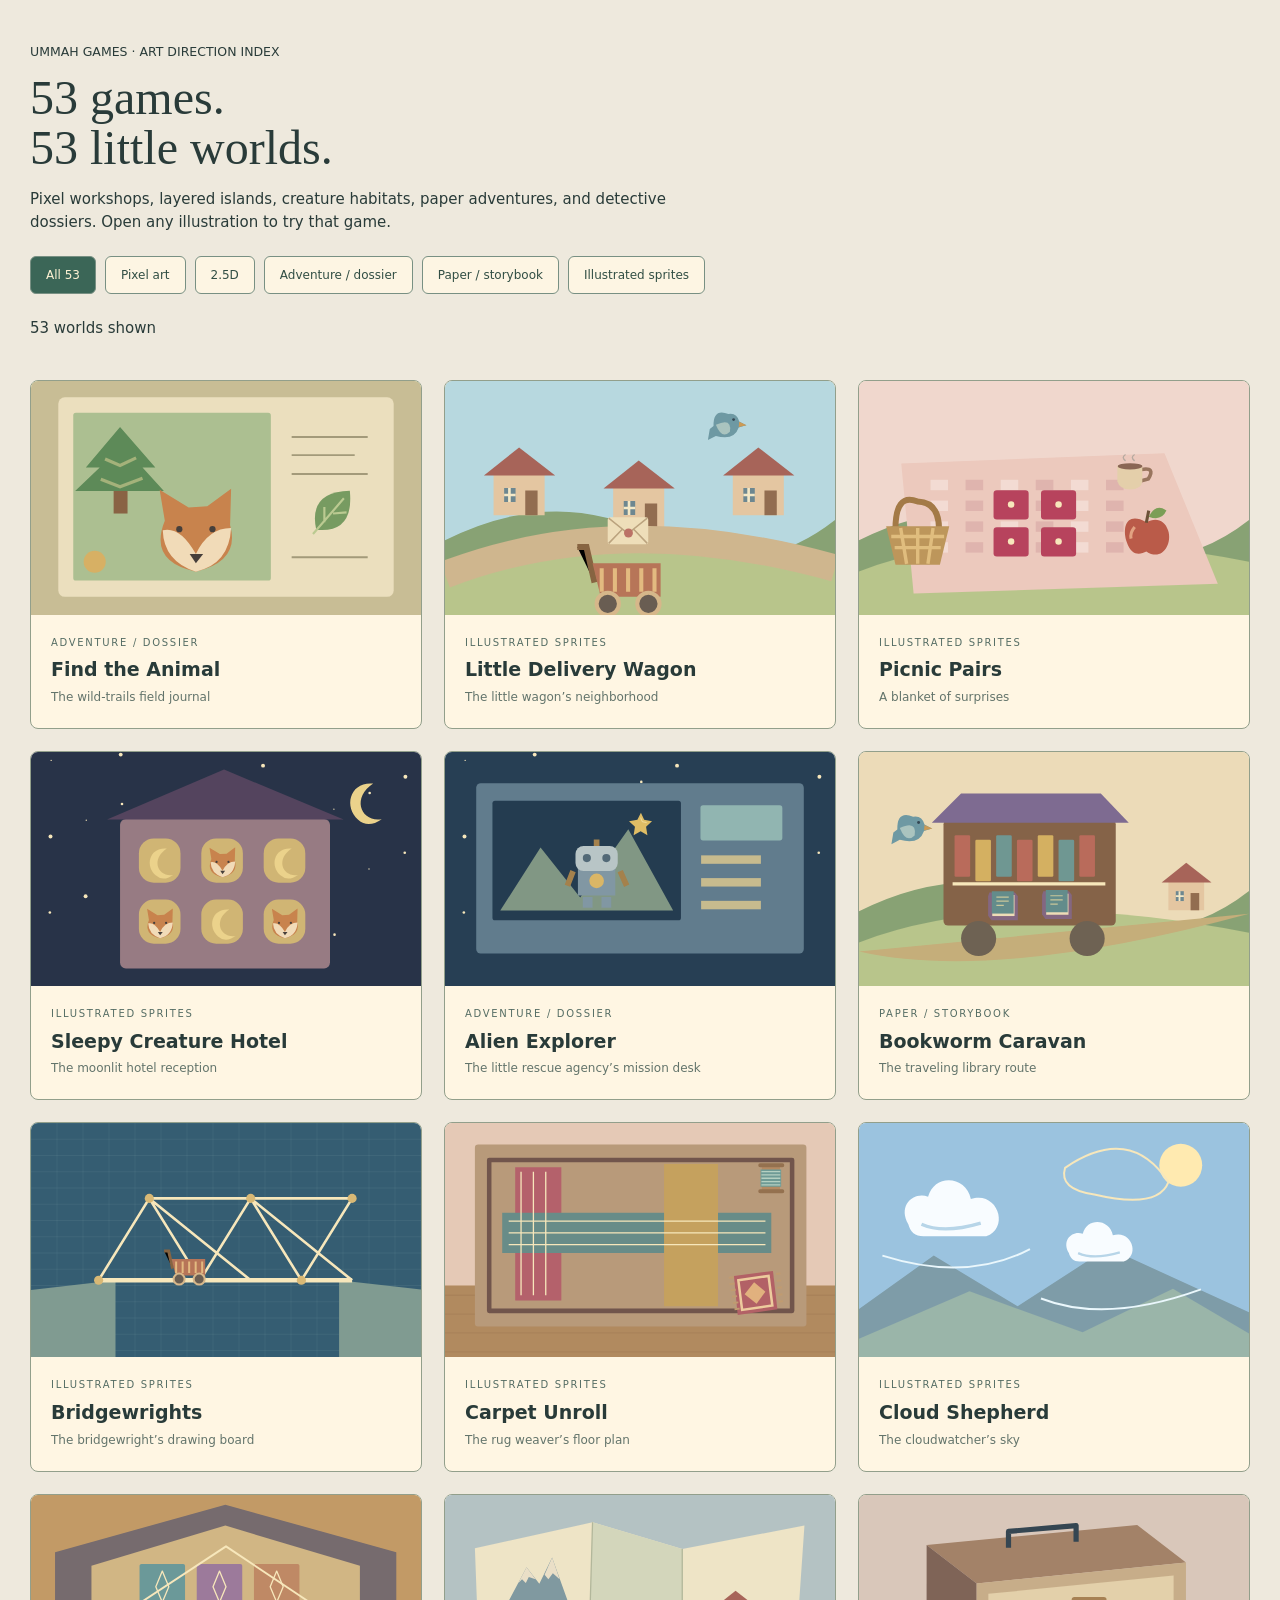
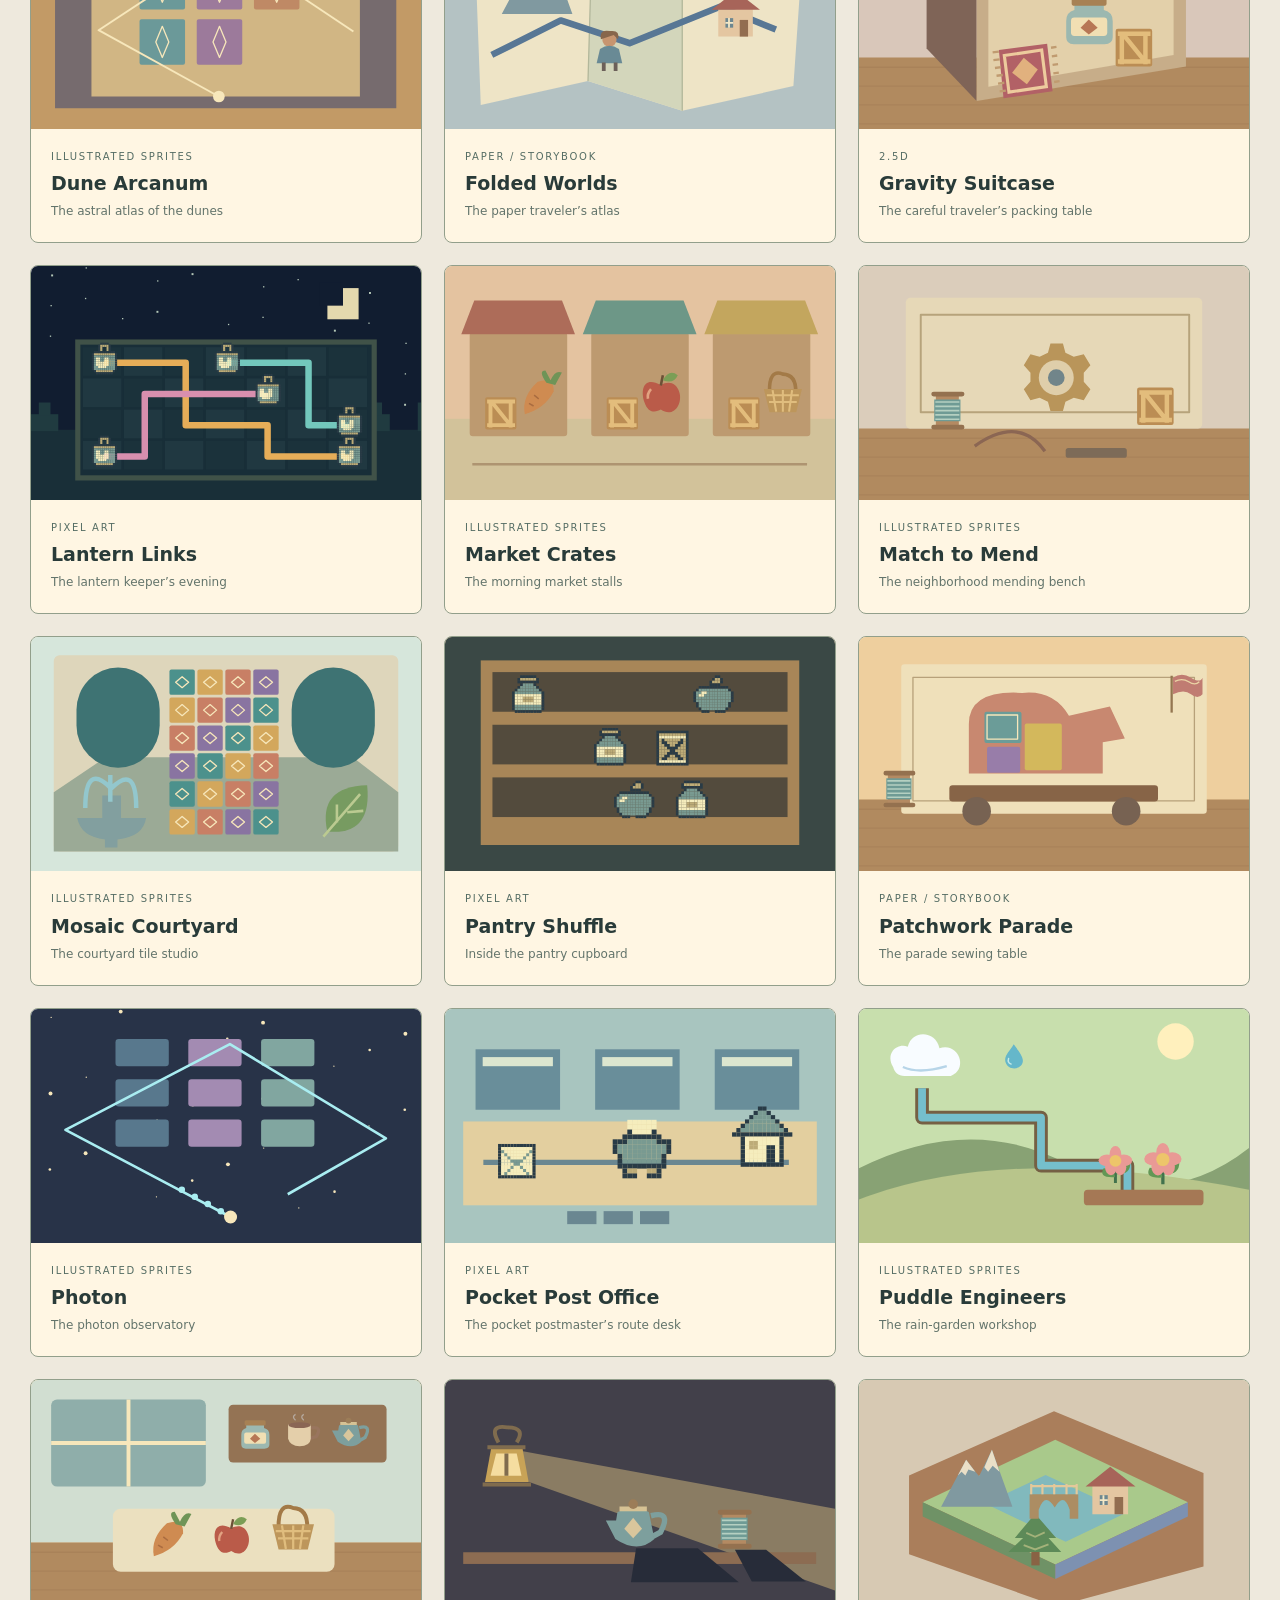
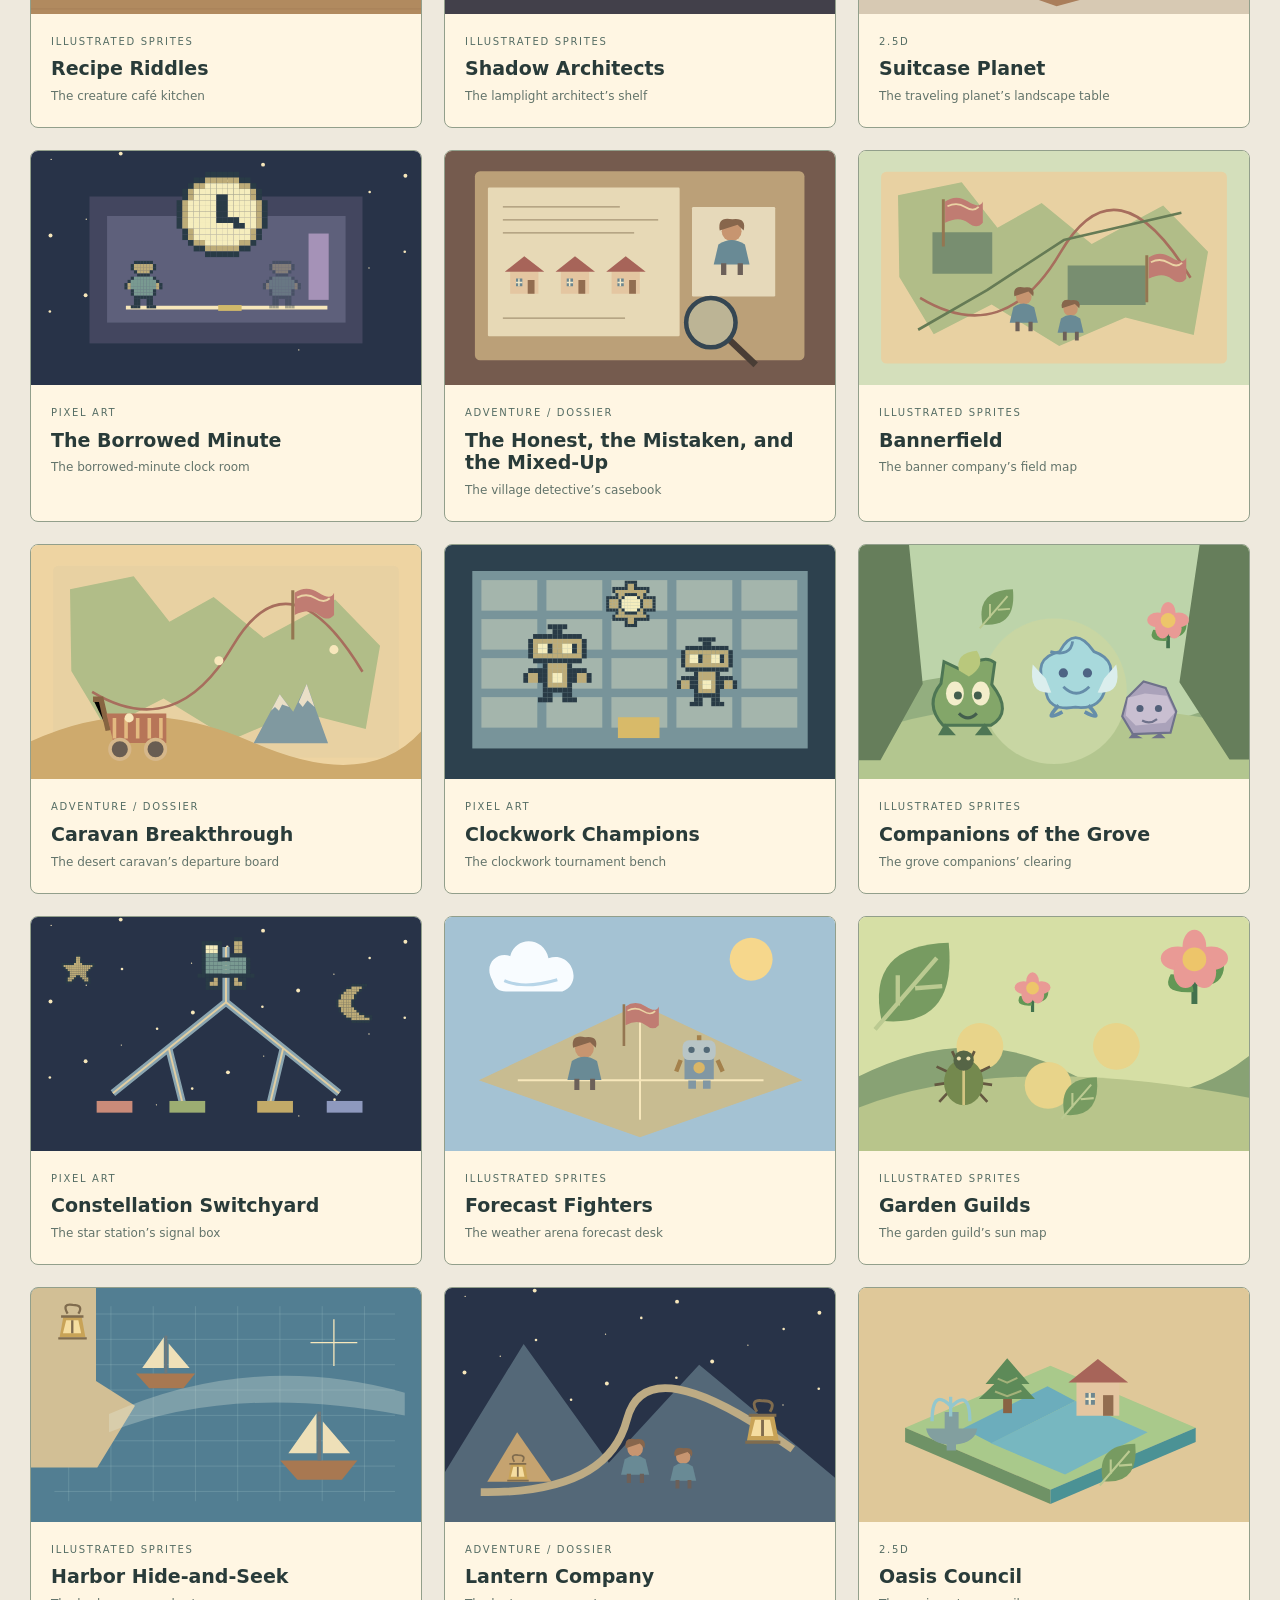
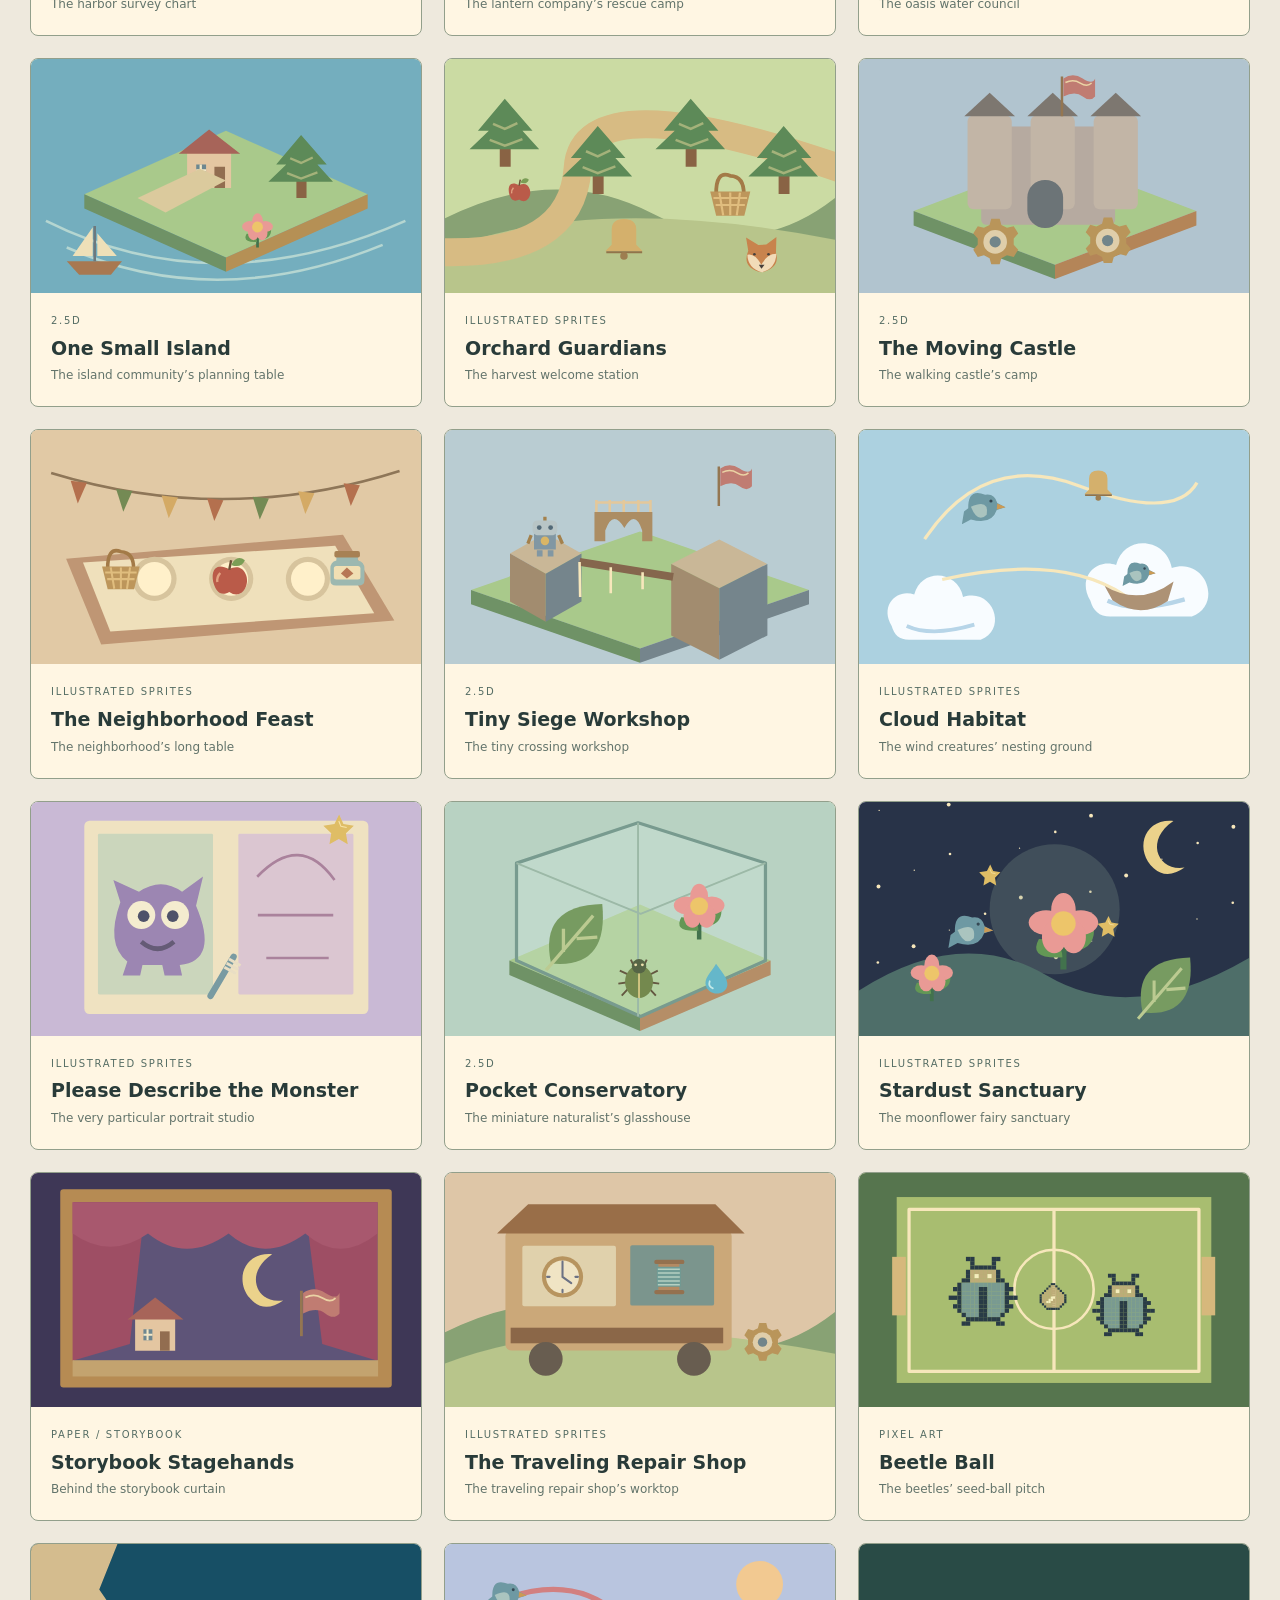
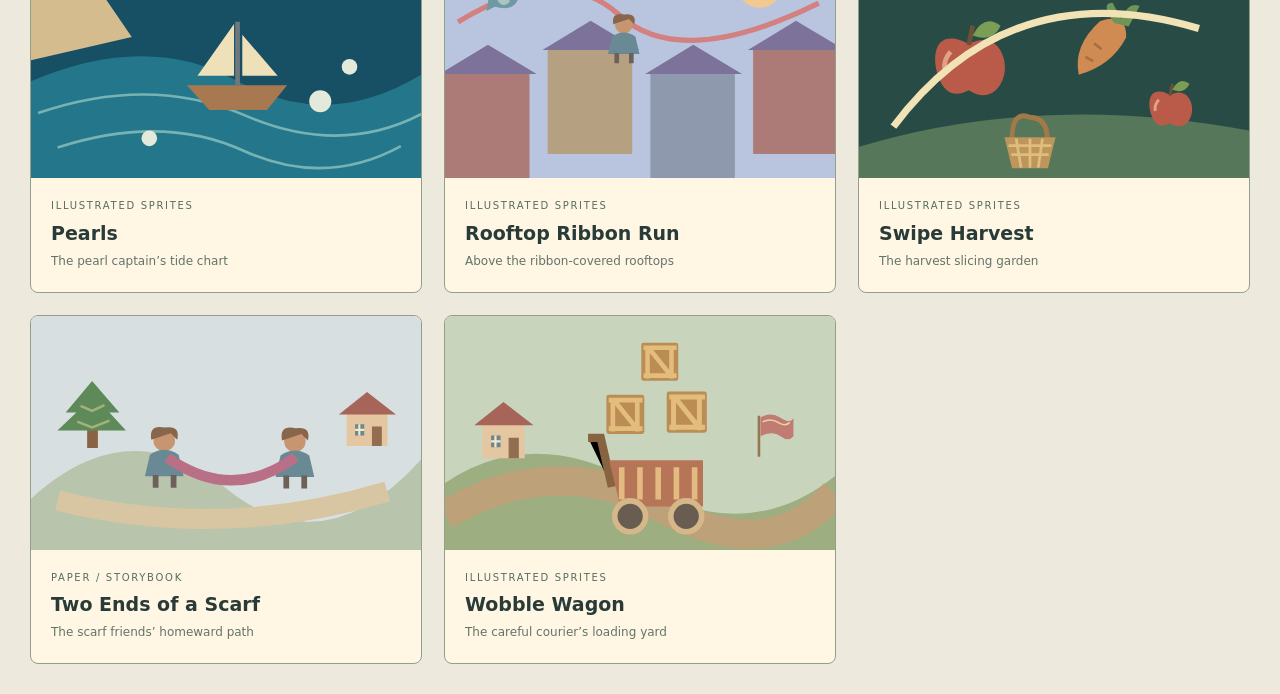
==== commit 71605d73: "update main page" ====
--- a/test/world-gallery.html
+++ b/test/world-gallery.html
@@ -1 +1 @@
-<!doctype html><html lang="en"><meta charset="utf-8"><meta name="viewport" content="width=device-width,initial-scale=1"><title>54 individual game worlds · Ummah Games</title><style>*{box-sizing:border-box}body{margin:0;background:#eee9dd;color:#293b39;font:15px/1.5 system-ui,sans-serif}main{max-width:1450px;margin:auto;padding:30px}header{padding:10px 0 25px}h1{font:48px/1.05 Georgia,serif;max-width:800px;margin:10px 0 15px}header p{max-width:680px}.grid{display:grid;grid-template-columns:repeat(3,minmax(0,1fr));gap:22px}article{overflow:hidden;border:1px solid #929f8b;border-radius:8px;background:#fff6e3}article a{display:block;color:inherit;text-decoration:none}article a:focus-visible{outline:4px solid #296a9f;outline-offset:-4px}svg{display:block;width:100%;height:auto}.copy{padding:15px 20px}h2{margin:6px 0;font-size:19px;line-height:1.2}.copy span{font-size:10px;text-transform:uppercase;letter-spacing:1.7px;color:#556d64}.copy p{font-size:12px;margin:7px 0;color:#63746b}.filters{display:flex;gap:9px;flex-wrap:wrap;margin:23px 0}.filters button{border:1px solid #789083;background:#fdf5e3;color:#314e44;padding:9px 15px;border-radius:6px;cursor:pointer;font:inherit;font-size:12px}.filters button[aria-pressed=true]{color:#fff3d4;background:#3b6657}[hidden]{display:none!important}@media(max-width:900px){.grid{grid-template-columns:repeat(2,minmax(0,1fr))}h1{font-size:37px}}@media(max-width:530px){main{padding:18px}.grid{grid-template-columns:1fr}}</style><main><header><small>UMMAH GAMES · ART DIRECTION INDEX</small><h1>54 games.<br>54 little worlds.</h1><p>Pixel workshops, layered islands, creature habitats, paper adventures, and detective dossiers. Open any illustration to try that game.</p><div class="filters" role="group" aria-label="Art directions"><button data-filter="all" aria-pressed="true">All 54</button><button data-filter="pixel" aria-pressed="false">Pixel art</button><button data-filter="dimensional" aria-pressed="false">2.5D</button><button data-filter="adventure" aria-pressed="false">Adventure / dossier</button><button data-filter="paper" aria-pressed="false">Paper / storybook</button><button data-filter="sprites" aria-pressed="false">Illustrated sprites</button></div><p id="count" aria-live="polite">54 worlds shown</p></header><div class="grid"><article data-medium="adventure"><a href="/matching/find-the-animal/"><svg xmlns="http://www.w3.org/2000/svg" class="illustrated-scene identity-scene scene-garden medium-adventure" data-world="wildjournal" viewBox="0 0 600 360" aria-hidden="true"><rect width="600" height="360" fill="#d6e3ba"/><rect x="0" y="0" width="600" height="360" rx="0" fill="#c8bd95" class=""/><rect x="42" y="25" width="516" height="307" rx="10" fill="#ebdfbe" class=""/><rect x="65" y="49" width="304" height="258" rx="4" fill="#acbf91" class=""/><g class="scene-object object-0 " transform="translate(58 64) scale(1.6458333333333333)"><path fill="#896344" d="M42 42h13v43H42z"/><path fill="#5d8a58" d="M48 4 16 42h13L6 64h83L69 42h12Z"/><path stroke="#a4b27a" stroke-width="3" d="m30 53 18 7 21-8M34 34l14 6 15-7" fill="none"/></g><g class="scene-object object-1 creature-bob" transform="translate(174 161) scale(1.59375)"><path fill="#c8834d" d="m20 34-5-30 28 17 18-1L84 3l-1 35q10 35-33 45Q4 73 20 34"/><path fill="#f1dbb8" d="M18 43q17-4 32 23 12-25 34-25-2 35-34 42Q19 73 18 43"/><g fill="#463f3b"><circle cx="34" cy="42" r="3"/><circle cx="66" cy="42" r="3"/><path d="m44 66 13 0-7 9Z"/></g></g><path d="M401 86h117m-117 28h97m-97 29h117m-117 128h117" fill="none" stroke="#a39a7a" stroke-width="3" stroke-linejoin="round" class=""/><g class="scene-object object-2 " transform="translate(423 163) scale(0.8333333333333334)"><path fill="#779b61" d="M81 7Q89 86 19 79 4 9 81 7Z"/><path fill="none" stroke="#bbca91" stroke-width="4" d="m13 87 57-66M34 65V37m16 12 25-2"/></g><circle cx="98" cy="278" r="17" fill="#d7b064" class=""/></svg><div class="copy"><span>Adventure / dossier</span><h2>Find the Animal</h2><p>The wild-trails field journal</p></div></a></article><article data-medium="sprites"><a href="/matching/little-delivery-wagon/"><svg xmlns="http://www.w3.org/2000/svg" class="illustrated-scene identity-scene scene-wood medium-sprites" data-world="deliverytown" viewBox="0 0 600 360" aria-hidden="true"><rect width="600" height="360" fill="#e9d4b1"/><rect x="0" y="0" width="600" height="360" rx="0" fill="#b7d8df" class=""/><path d="M0 245Q170 160 320 238T600 214V360H0Z" fill="#88a274" stroke="none" stroke-width="1" stroke-linejoin="round" class=""/><path d="M0 293Q230 205 600 278V360H0Z" fill="#b8c58b" stroke="none" stroke-width="1" stroke-linejoin="round" class=""/><g class="scene-object object-0 " transform="translate(49 90) scale(1.3541666666666667)"><path fill="#e4c6a1" d="M19 40h58v46H19Z"/><path fill="#a76459" d="m8 41 40-32 41 32Z"/><path fill="#6d8790" d="M31 55h13v16H31Z"/><path fill="#926d50" d="M55 58h14v28H55Z"/><path stroke="#f4e8c6" stroke-width="3" d="M37 55v16m-6-8h13"/></g><g class="scene-object object-1 " transform="translate(233 110) scale(1.3541666666666667)"><path fill="#e4c6a1" d="M19 40h58v46H19Z"/><path fill="#a76459" d="m8 41 40-32 41 32Z"/><path fill="#6d8790" d="M31 55h13v16H31Z"/><path fill="#926d50" d="M55 58h14v28H55Z"/><path stroke="#f4e8c6" stroke-width="3" d="M37 55v16m-6-8h13"/></g><g class="scene-object object-2 " transform="translate(417 90) scale(1.3541666666666667)"><path fill="#e4c6a1" d="M19 40h58v46H19Z"/><path fill="#a76459" d="m8 41 40-32 41 32Z"/><path fill="#6d8790" d="M31 55h13v16H31Z"/><path fill="#926d50" d="M55 58h14v28H55Z"/><path stroke="#f4e8c6" stroke-width="3" d="M37 55v16m-6-8h13"/></g><path d="M0 298q267-103 600-10" fill="none" stroke="#cfb68e" stroke-width="42" stroke-linejoin="round" class=""/><g class="scene-object object-3 " transform="translate(202 221) scale(1.5625)"><path stroke="#876441" stroke-width="6" d="m18 57-8-35H1"/><path fill="#b77558" d="M16 38h67v33H24Z"/><path stroke="#e3ba80" stroke-width="4" d="M25 43v23m13-23v23m13-23v23m13-23v23m13-23v23"/><g fill="#695d52" stroke="#d6b78a" stroke-width="4"><circle cx="31" cy="78" r="11"/><circle cx="71" cy="78" r="11"/></g></g><g class="scene-object object-4 " transform="translate(245 192) scale(0.7604166666666666)"><rect fill="#eedeb9" x="7" y="23" width="82" height="55" rx="5"/><path fill="none" stroke="#bba37e" stroke-width="3" d="m9 25 39 31 39-31M9 76l28-29m50 29L60 48"/><circle cx="49" cy="55" r="9" fill="#bb7266"/></g><g class="scene-object object-5 drift" transform="translate(398 37) scale(0.71875)"><path fill="#6e99a3" d="M21 45Q20 6 53 19q18-3 23 16l15 8-16 5Q65 77 26 66L9 75l4-24Z"/><path fill="#aac4bf" d="M26 42q35-16 30 15-17 17-30-15"/><circle cx="64" cy="31" r="3" fill="#354854"/><path fill="#cc9a54" d="m76 36 16 7-17 4Z"/></g></svg><div class="copy"><span>Illustrated sprites</span><h2>Little Delivery Wagon</h2><p>The little wagon’s neighborhood</p></div></a></article><article data-medium="sprites"><a href="/matching/picnic-pairs/"><svg xmlns="http://www.w3.org/2000/svg" class="illustrated-scene identity-scene scene-picnic medium-sprites" data-world="picnic" viewBox="0 0 600 360" aria-hidden="true"><rect width="600" height="360" fill="#f0d7cd"/><path d="M0 245Q170 160 320 238T600 214V360H0Z" fill="#88a274" stroke="none" stroke-width="1" stroke-linejoin="round" class=""/><path d="M0 293Q230 205 600 278V360H0Z" fill="#b8c58b" stroke="none" stroke-width="1" stroke-linejoin="round" class=""/><path d="M65 127 470 111 552 312 84 327Z" fill="#ecc9bd" stroke="none" stroke-width="1" stroke-linejoin="round" class=""/><rect x="110" y="152" width="27" height="16" rx="0" fill="#fff5" class=""/><rect x="164" y="152" width="27" height="16" rx="0" fill="#b6758140" class=""/><rect x="218" y="152" width="27" height="16" rx="0" fill="#fff5" class=""/><rect x="272" y="152" width="27" height="16" rx="0" fill="#b6758140" class=""/><rect x="326" y="152" width="27" height="16" rx="0" fill="#fff5" class=""/><rect x="380" y="152" width="27" height="16" rx="0" fill="#b6758140" class=""/><rect x="110" y="184" width="27" height="16" rx="0" fill="#fff5" class=""/><rect x="164" y="184" width="27" height="16" rx="0" fill="#b6758140" class=""/><rect x="218" y="184" width="27" height="16" rx="0" fill="#fff5" class=""/><rect x="272" y="184" width="27" height="16" rx="0" fill="#b6758140" class=""/><rect x="326" y="184" width="27" height="16" rx="0" fill="#fff5" class=""/><rect x="380" y="184" width="27" height="16" rx="0" fill="#b6758140" class=""/><rect x="110" y="216" width="27" height="16" rx="0" fill="#fff5" class=""/><rect x="164" y="216" width="27" height="16" rx="0" fill="#b6758140" class=""/><rect x="218" y="216" width="27" height="16" rx="0" fill="#fff5" class=""/><rect x="272" y="216" width="27" height="16" rx="0" fill="#b6758140" class=""/><rect x="326" y="216" width="27" height="16" rx="0" fill="#fff5" class=""/><rect x="380" y="216" width="27" height="16" rx="0" fill="#b6758140" class=""/><rect x="110" y="248" width="27" height="16" rx="0" fill="#fff5" class=""/><rect x="164" y="248" width="27" height="16" rx="0" fill="#b6758140" class=""/><rect x="218" y="248" width="27" height="16" rx="0" fill="#fff5" class=""/><rect x="272" y="248" width="27" height="16" rx="0" fill="#b6758140" class=""/><rect x="326" y="248" width="27" height="16" rx="0" fill="#fff5" class=""/><rect x="380" y="248" width="27" height="16" rx="0" fill="#b6758140" class=""/><g class="scene-object object-0 " transform="translate(26 175) scale(1.3125)"><path fill="none" stroke="#a37a47" stroke-width="7" d="M23 43Q22-3 49 8 75 9 74 43"/><path fill="#bd965b" d="m12 37 11 45h52l11-45Z"/><path stroke="#e0bd7e" stroke-width="4" d="M18 49h62M22 62h54M29 39l7 42m13-42v42m18-42-6 42"/></g><rect x="207" y="168" width="54" height="45" rx="5" fill="#b7435d" class=""/><circle cx="234" cy="190" r="5" fill="#f7e7bb" class=""/><rect x="280" y="168" width="54" height="45" rx="5" fill="#b7435d" class=""/><circle cx="307" cy="190" r="5" fill="#f7e7bb" class=""/><rect x="207" y="225" width="54" height="45" rx="5" fill="#b7435d" class=""/><circle cx="234" cy="247" r="5" fill="#f7e7bb" class=""/><rect x="280" y="225" width="54" height="45" rx="5" fill="#b7435d" class=""/><circle cx="307" cy="247" r="5" fill="#f7e7bb" class=""/><g class="scene-object object-1 " transform="translate(397 190) scale(0.9375)"><path fill="#ba5b49" d="M48 29C15 11 8 38 16 62 24 86 39 82 48 77c25 17 43-11 36-34-6-19-21-22-36-14"/><path stroke="#6c5137" stroke-width="5" d="m48 30 4-20"/><path fill="#7b9e56" d="M52 20Q64-3 81 10 73 28 52 20"/><path stroke="#e2a281" stroke-width="5" d="M29 37q-8 9-6 19" fill="none"/></g><g class="scene-object object-2 " transform="translate(387 111) scale(0.6979166666666666)"><path fill="none" stroke="#99755e" stroke-width="8" d="M68 36q32-6 15 21l-15 4"/><path fill="#e4cfaa" d="M15 28h55v34Q68 80 43 80 20 80 15 62Z"/><ellipse fill="#8a6654" cx="43" cy="29" rx="27" ry="7"/><path fill="none" stroke="#b6aaa0" stroke-width="3" d="M33 17q-10-8 0-14m20 14q-10-8 0-14"/></g></svg><div class="copy"><span>Illustrated sprites</span><h2>Picnic Pairs</h2><p>A blanket of surprises</p></div></a></article><article data-medium="sprites"><a href="/matching/sleepy-creature-hotel/"><svg xmlns="http://www.w3.org/2000/svg" class="illustrated-scene identity-scene scene-night medium-sprites" data-world="night-hotel" viewBox="0 0 600 360" aria-hidden="true"><rect width="600" height="360" fill="#d3c8df"/><rect x="0" y="0" width="600" height="360" rx="0" fill="#283348" class=""/><circle cx="31" cy="13" r="1" fill="#f7e7bb" class="twinkle"/><circle cx="140" cy="80" r="2" fill="#f7e7bb" class=""/><circle cx="249" cy="147" r="3" fill="#f7e7bb" class=""/><circle cx="358" cy="214" r="1" fill="#f7e7bb" class=""/><circle cx="467" cy="281" r="2" fill="#f7e7bb" class="twinkle"/><circle cx="576" cy="38" r="3" fill="#f7e7bb" class=""/><circle cx="85" cy="105" r="1" fill="#f7e7bb" class=""/><circle cx="194" cy="172" r="2" fill="#f7e7bb" class=""/><circle cx="303" cy="239" r="3" fill="#f7e7bb" class="twinkle"/><circle cx="412" cy="306" r="1" fill="#f7e7bb" class=""/><circle cx="521" cy="63" r="2" fill="#f7e7bb" class=""/><circle cx="30" cy="130" r="3" fill="#f7e7bb" class=""/><circle cx="139" cy="197" r="1" fill="#f7e7bb" class="twinkle"/><circle cx="248" cy="264" r="2" fill="#f7e7bb" class=""/><circle cx="357" cy="21" r="3" fill="#f7e7bb" class=""/><circle cx="466" cy="88" r="1" fill="#f7e7bb" class=""/><circle cx="575" cy="155" r="2" fill="#f7e7bb" class="twinkle"/><circle cx="84" cy="222" r="3" fill="#f7e7bb" class=""/><circle cx="193" cy="289" r="1" fill="#f7e7bb" class=""/><circle cx="302" cy="46" r="2" fill="#f7e7bb" class=""/><circle cx="411" cy="113" r="3" fill="#f7e7bb" class="twinkle"/><circle cx="520" cy="180" r="1" fill="#f7e7bb" class=""/><circle cx="29" cy="247" r="2" fill="#f7e7bb" class=""/><circle cx="138" cy="4" r="3" fill="#f7e7bb" class=""/><circle cx="247" cy="71" r="1" fill="#f7e7bb" class="twinkle"/><circle cx="356" cy="138" r="2" fill="#f7e7bb" class=""/><rect x="137" y="103" width="323" height="230" rx="9" fill="#977b83" class=""/><path d="M117 104 297 27l184 77Z" fill="#54445e" stroke="none" stroke-width="1" stroke-linejoin="round" class=""/><rect x="166" y="133" width="64" height="68" rx="23" fill="#d0b574" class=""/><g class="scene-object object-0 " transform="translate(170 145) scale(0.5729166666666666)"><path fill="#ebd28b" d="M68 6C21 2 9 52 38 78q20 18 47-1C45 84 23 36 68 6Z"/></g><rect x="262" y="133" width="64" height="68" rx="23" fill="#d0b574" class=""/><g class="scene-object object-1 " transform="translate(266 145) scale(0.5729166666666666)"><path fill="#c8834d" d="m20 34-5-30 28 17 18-1L84 3l-1 35q10 35-33 45Q4 73 20 34"/><path fill="#f1dbb8" d="M18 43q17-4 32 23 12-25 34-25-2 35-34 42Q19 73 18 43"/><g fill="#463f3b"><circle cx="34" cy="42" r="3"/><circle cx="66" cy="42" r="3"/><path d="m44 66 13 0-7 9Z"/></g></g><rect x="358" y="133" width="64" height="68" rx="23" fill="#d0b574" class=""/><g class="scene-object object-2 " transform="translate(362 145) scale(0.5729166666666666)"><path fill="#ebd28b" d="M68 6C21 2 9 52 38 78q20 18 47-1C45 84 23 36 68 6Z"/></g><rect x="166" y="227" width="64" height="68" rx="23" fill="#d0b574" class=""/><g class="scene-object object-3 " transform="translate(170 239) scale(0.5729166666666666)"><path fill="#c8834d" d="m20 34-5-30 28 17 18-1L84 3l-1 35q10 35-33 45Q4 73 20 34"/><path fill="#f1dbb8" d="M18 43q17-4 32 23 12-25 34-25-2 35-34 42Q19 73 18 43"/><g fill="#463f3b"><circle cx="34" cy="42" r="3"/><circle cx="66" cy="42" r="3"/><path d="m44 66 13 0-7 9Z"/></g></g><rect x="262" y="227" width="64" height="68" rx="23" fill="#d0b574" class=""/><g class="scene-object object-4 " transform="translate(266 239) scale(0.5729166666666666)"><path fill="#ebd28b" d="M68 6C21 2 9 52 38 78q20 18 47-1C45 84 23 36 68 6Z"/></g><rect x="358" y="227" width="64" height="68" rx="23" fill="#d0b574" class=""/><g class="scene-object object-5 " transform="translate(362 239) scale(0.5729166666666666)"><path fill="#c8834d" d="m20 34-5-30 28 17 18-1L84 3l-1 35q10 35-33 45Q4 73 20 34"/><path fill="#f1dbb8" d="M18 43q17-4 32 23 12-25 34-25-2 35-34 42Q19 73 18 43"/><g fill="#463f3b"><circle cx="34" cy="42" r="3"/><circle cx="66" cy="42" r="3"/><path d="m44 66 13 0-7 9Z"/></g></g><g class="scene-object object-6 " transform="translate(474 44) scale(0.7708333333333334)"><path fill="#ebd28b" d="M68 6C21 2 9 52 38 78q20 18 47-1C45 84 23 36 68 6Z"/></g></svg><div class="copy"><span>Illustrated sprites</span><h2>Sleepy Creature Hotel</h2><p>The moonlit hotel reception</p></div></a></article><article data-medium="sprites"><a href="/matching/who-made-that-sound/"><svg xmlns="http://www.w3.org/2000/svg" class="illustrated-scene identity-scene scene-paper medium-sprites" data-world="soundwalk" viewBox="0 0 600 360" aria-hidden="true"><rect width="600" height="360" fill="#ecdbad"/><rect x="0" y="0" width="600" height="360" rx="0" fill="#c2d9cf" class=""/><path d="M0 245Q170 160 320 238T600 214V360H0Z" fill="#88a274" stroke="none" stroke-width="1" stroke-linejoin="round" class=""/><path d="M0 293Q230 205 600 278V360H0Z" fill="#b8c58b" stroke="none" stroke-width="1" stroke-linejoin="round" class=""/><rect x="50" y="142" width="131" height="127" rx="3" fill="#e5cfa6" class=""/><path d="M40 142l75.5-63.5 75.5 63.5Z" fill="#ab6746" stroke="none" stroke-width="1" stroke-linejoin="round" class=""/><rect x="233" y="119" width="131" height="127" rx="3" fill="#e5cfa6" class=""/><path d="M223 119l75.5-63.5 75.5 63.5Z" fill="#ab6746" stroke="none" stroke-width="1" stroke-linejoin="round" class=""/><rect x="416" y="142" width="131" height="127" rx="3" fill="#e5cfa6" class=""/><path d="M406 142l75.5-63.5 75.5 63.5Z" fill="#ab6746" stroke="none" stroke-width="1" stroke-linejoin="round" class=""/><g class="scene-object object-0 sway" transform="translate(77 185) scale(0.65625)"><path fill="#d4b06c" d="M26 30q0-20 23-20t23 20v28l12 12H14l12-12Z"/><path stroke="#91734a" stroke-width="4" d="M16 72h67"/><circle fill="#9e7e50" cx="49" cy="79" r="7"/></g><g class="scene-object object-1 drift" transform="translate(273 79) scale(0.7083333333333334)"><path fill="#6e99a3" d="M21 45Q20 6 53 19q18-3 23 16l15 8-16 5Q65 77 26 66L9 75l4-24Z"/><path fill="#aac4bf" d="M26 42q35-16 30 15-17 17-30-15"/><circle cx="64" cy="31" r="3" fill="#354854"/><path fill="#cc9a54" d="m76 36 16 7-17 4Z"/></g><g class="scene-object object-2 " transform="translate(414 226) scale(1.15625)"><path fill="#668e9c" d="M12 35h73v39H12Z"/><path fill="#b9c9bd" d="M22 21h30v30H22Z"/><path fill="#cb9c60" d="M62 12h12v25H62Z"/><g fill="#67717d" stroke="#d7c092" stroke-width="4"><circle cx="28" cy="78" r="12"/><circle cx="66" cy="78" r="12"/></g><path fill="#c9cbd6" d="M67 6q-22-15-27 0-21-8-24 7Q44 23 67 6Z"/></g><path d="M324 102q16 22 0 44" fill="none" stroke="#ab6746" stroke-width="3" stroke-linejoin="round" class="sound-ring"/><path d="M341 87q23 22 0 52" fill="none" stroke="#ab6746" stroke-width="3" stroke-linejoin="round" class="sound-ring"/><path d="M358 72q30 22 0 60" fill="none" stroke="#ab6746" stroke-width="3" stroke-linejoin="round" class="sound-ring"/></svg><div class="copy"><span>Illustrated sprites</span><h2>Who Made That Sound?</h2><p>The neighborhood listening walk</p></div></a></article><article data-medium="adventure"><a href="/puzzles/alien/"><svg xmlns="http://www.w3.org/2000/svg" class="illustrated-scene identity-scene scene-night medium-adventure" data-world="rescueagency" viewBox="0 0 600 360" aria-hidden="true"><rect width="600" height="360" fill="#b9cbd9"/><rect x="0" y="0" width="600" height="360" rx="0" fill="#273f54" class=""/><circle cx="31" cy="13" r="1" fill="#f7e7bb" class="twinkle"/><circle cx="140" cy="80" r="2" fill="#f7e7bb" class=""/><circle cx="249" cy="147" r="3" fill="#f7e7bb" class=""/><circle cx="358" cy="214" r="1" fill="#f7e7bb" class=""/><circle cx="467" cy="281" r="2" fill="#f7e7bb" class="twinkle"/><circle cx="576" cy="38" r="3" fill="#f7e7bb" class=""/><circle cx="85" cy="105" r="1" fill="#f7e7bb" class=""/><circle cx="194" cy="172" r="2" fill="#f7e7bb" class=""/><circle cx="303" cy="239" r="3" fill="#f7e7bb" class="twinkle"/><circle cx="412" cy="306" r="1" fill="#f7e7bb" class=""/><circle cx="521" cy="63" r="2" fill="#f7e7bb" class=""/><circle cx="30" cy="130" r="3" fill="#f7e7bb" class=""/><circle cx="139" cy="197" r="1" fill="#f7e7bb" class="twinkle"/><circle cx="248" cy="264" r="2" fill="#f7e7bb" class=""/><circle cx="357" cy="21" r="3" fill="#f7e7bb" class=""/><circle cx="466" cy="88" r="1" fill="#f7e7bb" class=""/><circle cx="575" cy="155" r="2" fill="#f7e7bb" class="twinkle"/><circle cx="84" cy="222" r="3" fill="#f7e7bb" class=""/><circle cx="193" cy="289" r="1" fill="#f7e7bb" class=""/><circle cx="302" cy="46" r="2" fill="#f7e7bb" class=""/><circle cx="411" cy="113" r="3" fill="#f7e7bb" class="twinkle"/><circle cx="520" cy="180" r="1" fill="#f7e7bb" class=""/><circle cx="29" cy="247" r="2" fill="#f7e7bb" class=""/><circle cx="138" cy="4" r="3" fill="#f7e7bb" class=""/><circle cx="247" cy="71" r="1" fill="#f7e7bb" class="twinkle"/><circle cx="356" cy="138" r="2" fill="#f7e7bb" class=""/><rect x="48" y="48" width="504" height="262" rx="7" fill="#617c8d" class=""/><rect x="73" y="75" width="290" height="184" rx="4" fill="#243c50" class=""/><path d="M85 244 147 147 208 224 282 119 351 244Z" fill="#819784" stroke="none" stroke-width="1" stroke-linejoin="round" class=""/><g class="scene-object object-0 " transform="translate(172 127) scale(1.25)"><path fill="#8197a3" d="M26 40h46v35H26zM32 77h12v13H32m23-13h12v13H55"/><path stroke="#a4814c" stroke-width="7" d="M20 45 13 63m65-18 8 18M49 15V6"/><rect fill="#b8c5c6" x="23" y="14" width="52" height="31" rx="10"/><circle fill="#526977" cx="37" cy="29" r="5"/><circle fill="#526977" cx="61" cy="29" r="5"/><circle fill="#dab666" cx="49" cy="57" r="9"/></g><g class="scene-object object-1 twinkle" transform="translate(281 91) scale(0.4166666666666667)"><path fill="#dfbd65" d="m49 6 12 26 29 5-22 21 5 31-25-15-26 15 5-31L5 37l31-5Z"/><path stroke="#f8e4a6" stroke-width="3" d="m48 24 6 15 16 3" fill="none"/></g><rect x="393" y="82" width="126" height="54" rx="4" fill="#91b5b1" class=""/><rect x="394" y="159" width="92" height="13" rx="0" fill="#c7bb8e" class=""/><rect x="394" y="194" width="92" height="13" rx="0" fill="#c7bb8e" class=""/><rect x="394" y="229" width="92" height="13" rx="0" fill="#c7bb8e" class=""/></svg><div class="copy"><span>Adventure / dossier</span><h2>Alien Explorer</h2><p>The little rescue agency’s mission desk</p></div></a></article><article data-medium="paper"><a href="/puzzles/bookworm-caravan/"><svg xmlns="http://www.w3.org/2000/svg" class="illustrated-scene identity-scene scene-paper medium-paper" data-world="bookwagon" viewBox="0 0 600 360" aria-hidden="true"><rect width="600" height="360" fill="#ecdbb8"/><path d="M0 245Q170 160 320 238T600 214V360H0Z" fill="#88a274" stroke="none" stroke-width="1" stroke-linejoin="round" class=""/><path d="M0 293Q230 205 600 278V360H0Z" fill="#b8c58b" stroke="none" stroke-width="1" stroke-linejoin="round" class=""/><path d="M0 307Q210 355 600 249" fill="#c5ae7a" stroke="none" stroke-width="1" stroke-linejoin="round" class=""/><rect x="130" y="104" width="265" height="163" rx="7" fill="#856348" class=""/><path d="M112 109 157 64h215l43 45Z" fill="#7e6b91" stroke="none" stroke-width="1" stroke-linejoin="round" class=""/><rect x="147" y="128" width="24" height="64" rx="2" fill="#b96b5b" class=""/><rect x="179" y="135" width="24" height="64" rx="2" fill="#d4b061" class=""/><rect x="211" y="128" width="24" height="64" rx="2" fill="#6f9792" class=""/><rect x="243" y="135" width="24" height="64" rx="2" fill="#b96b5b" class=""/><rect x="275" y="128" width="24" height="64" rx="2" fill="#d4b061" class=""/><rect x="307" y="135" width="24" height="64" rx="2" fill="#6f9792" class=""/><rect x="339" y="128" width="24" height="64" rx="2" fill="#b96b5b" class=""/><path d="M144 203h235" fill="none" stroke="#f7e7bb" stroke-width="5" stroke-linejoin="round" class=""/><g class="scene-object object-0 " transform="translate(191 206) scale(0.6354166666666666)"><path fill="#846781" d="M15 16h62l7 9v58H20L12 72V25Z"/><path fill="#eedcb6" d="M22 22h54v51H22Z"/><path fill="#638c8b" d="M21 13h53v54H21Z"/><path fill="none" stroke="#c9c69a" stroke-width="3" d="M32 27h30M32 37h30M32 47h18"/></g><g class="scene-object object-1 " transform="translate(274 204) scale(0.6354166666666666)"><path fill="#846781" d="M15 16h62l7 9v58H20L12 72V25Z"/><path fill="#eedcb6" d="M22 22h54v51H22Z"/><path fill="#638c8b" d="M21 13h53v54H21Z"/><path fill="none" stroke="#c9c69a" stroke-width="3" d="M32 27h30M32 37h30M32 47h18"/></g><circle cx="184" cy="287" r="27" fill="#6e6253" class=""/><circle cx="351" cy="287" r="27" fill="#6e6253" class=""/><g class="scene-object object-2 " transform="translate(458 162) scale(0.9479166666666666)"><path fill="#e4c6a1" d="M19 40h58v46H19Z"/><path fill="#a76459" d="m8 41 40-32 41 32Z"/><path fill="#6d8790" d="M31 55h13v16H31Z"/><path fill="#926d50" d="M55 58h14v28H55Z"/><path stroke="#f4e8c6" stroke-width="3" d="M37 55v16m-6-8h13"/></g><g class="scene-object object-3 drift" transform="translate(43 85) scale(0.7604166666666666)"><path fill="#6e99a3" d="M21 45Q20 6 53 19q18-3 23 16l15 8-16 5Q65 77 26 66L9 75l4-24Z"/><path fill="#aac4bf" d="M26 42q35-16 30 15-17 17-30-15"/><circle cx="64" cy="31" r="3" fill="#354854"/><path fill="#cc9a54" d="m76 36 16 7-17 4Z"/></g></svg><div class="copy"><span>Paper / storybook</span><h2>Bookworm Caravan</h2><p>The traveling library route</p></div></a></article><article data-medium="sprites"><a href="/puzzles/bridgewrights/"><svg xmlns="http://www.w3.org/2000/svg" class="illustrated-scene identity-scene scene-blueprint medium-sprites" data-world="bridgedesk" viewBox="0 0 600 360" aria-hidden="true"><rect width="600" height="360" fill="#bfd8dd"/><rect x="0" y="0" width="600" height="360" rx="0" fill="#355d72" class=""/><path d="M0 0v360M0 0h600" fill="none" stroke="#9cbec126" stroke-width="1" stroke-linejoin="round" class=""/><path d="M40 0v360M0 25h600" fill="none" stroke="#9cbec126" stroke-width="1" stroke-linejoin="round" class=""/><path d="M80 0v360M0 50h600" fill="none" stroke="#9cbec126" stroke-width="1" stroke-linejoin="round" class=""/><path d="M120 0v360M0 75h600" fill="none" stroke="#9cbec126" stroke-width="1" stroke-linejoin="round" class=""/><path d="M160 0v360M0 100h600" fill="none" stroke="#9cbec126" stroke-width="1" stroke-linejoin="round" class=""/><path d="M200 0v360M0 125h600" fill="none" stroke="#9cbec126" stroke-width="1" stroke-linejoin="round" class=""/><path d="M240 0v360M0 150h600" fill="none" stroke="#9cbec126" stroke-width="1" stroke-linejoin="round" class=""/><path d="M280 0v360M0 175h600" fill="none" stroke="#9cbec126" stroke-width="1" stroke-linejoin="round" class=""/><path d="M320 0v360M0 200h600" fill="none" stroke="#9cbec126" stroke-width="1" stroke-linejoin="round" class=""/><path d="M360 0v360M0 225h600" fill="none" stroke="#9cbec126" stroke-width="1" stroke-linejoin="round" class=""/><path d="M400 0v360M0 250h600" fill="none" stroke="#9cbec126" stroke-width="1" stroke-linejoin="round" class=""/><path d="M440 0v360M0 275h600" fill="none" stroke="#9cbec126" stroke-width="1" stroke-linejoin="round" class=""/><path d="M480 0v360M0 300h600" fill="none" stroke="#9cbec126" stroke-width="1" stroke-linejoin="round" class=""/><path d="M520 0v360M0 325h600" fill="none" stroke="#9cbec126" stroke-width="1" stroke-linejoin="round" class=""/><path d="M560 0v360M0 350h600" fill="none" stroke="#9cbec126" stroke-width="1" stroke-linejoin="round" class=""/><path d="M600 0v360M0 375h600" fill="none" stroke="#9cbec126" stroke-width="1" stroke-linejoin="round" class=""/><path d="M640 0v360M0 400h600" fill="none" stroke="#9cbec126" stroke-width="1" stroke-linejoin="round" class=""/><path d="M0 257 130 242 130 360H0Zm600-1-126-14v118h126Z" fill="#809b91" stroke="none" stroke-width="1" stroke-linejoin="round" class=""/><path d="M104 242h390" fill="none" stroke="#f7e7bb" stroke-width="7" stroke-linejoin="round" class=""/><path d="M104 242 182 116 260 242 338 116 416 242 494 116m-312 0h312m-312 0 156 126m0-126 156 126" fill="none" stroke="#f7e7bb" stroke-width="4" stroke-linejoin="round" class=""/><circle cx="104" cy="242" r="7" fill="#d8b875" class=""/><circle cx="182" cy="116" r="7" fill="#d8b875" class=""/><circle cx="260" cy="242" r="7" fill="#d8b875" class=""/><circle cx="338" cy="116" r="7" fill="#d8b875" class=""/><circle cx="416" cy="242" r="7" fill="#d8b875" class=""/><circle cx="494" cy="116" r="7" fill="#d8b875" class=""/><g class="scene-object object-0 " transform="translate(204 180) scale(0.7708333333333334)"><path stroke="#876441" stroke-width="6" d="m18 57-8-35H1"/><path fill="#b77558" d="M16 38h67v33H24Z"/><path stroke="#e3ba80" stroke-width="4" d="M25 43v23m13-23v23m13-23v23m13-23v23m13-23v23"/><g fill="#695d52" stroke="#d6b78a" stroke-width="4"><circle cx="31" cy="78" r="11"/><circle cx="71" cy="78" r="11"/></g></g></svg><div class="copy"><span>Illustrated sprites</span><h2>Bridgewrights</h2><p>The bridgewright’s drawing board</p></div></a></article><article data-medium="sprites"><a href="/puzzles/carpet-unroll/"><svg xmlns="http://www.w3.org/2000/svg" class="illustrated-scene identity-scene scene-woven medium-sprites" data-world="weavery" viewBox="0 0 600 360" aria-hidden="true"><rect width="600" height="360" fill="#e5c9b6"/><rect x="0" y="250" width="600" height="110" rx="0" fill="#b18a5f" class=""/><path d="M0 265h600" fill="none" stroke="#8d69463b" stroke-width="2" stroke-linejoin="round" class=""/><path d="M0 294h600" fill="none" stroke="#8d69463b" stroke-width="2" stroke-linejoin="round" class=""/><path d="M0 323h600" fill="none" stroke="#8d69463b" stroke-width="2" stroke-linejoin="round" class=""/><path d="M0 352h600" fill="none" stroke="#8d69463b" stroke-width="2" stroke-linejoin="round" class=""/><rect x="46" y="33" width="510" height="280" rx="5" fill="#b89a7a" class=""/><path d="M68 57h466v232H68Z" fill="none" stroke="#71554c" stroke-width="7" stroke-linejoin="round" class=""/><path d="M108 68h71v205h-71Z" fill="#b4616b" stroke="none" stroke-width="1" stroke-linejoin="round" class=""/><path d="M88 138h414v62H88Z" fill="#688c88" stroke="none" stroke-width="1" stroke-linejoin="round" class=""/><path d="M337 63h83v219h-83Z" fill="#c5a15e" stroke="none" stroke-width="1" stroke-linejoin="round" class=""/><path d="M117 75v190m19-190v190m19-190v190" fill="none" stroke="#f7e7bb" stroke-width="2" stroke-linejoin="round" class=""/><path d="M98 151h395m-395 18h395m-395 18h395" fill="none" stroke="#f7e7bb" stroke-width="2" stroke-linejoin="round" class=""/><g class="scene-object object-0 " transform="translate(470 54) scale(0.6458333333333334)"><path fill="#b48a62" d="M27 15h43v66H27z"/><path fill="#6f9b95" d="M24 27h49v41H24z"/><path stroke="#b5d0c1" stroke-width="3" d="M26 32h45M26 40h45M26 48h45M26 56h45M26 64h45"/><path stroke="#94714f" stroke-width="9" stroke-linecap="round" d="M23 17h53M23 79h53"/></g><g class="scene-object object-1 " transform="translate(429 213) scale(0.96875)"><path fill="#b26166" d="m16 23 62-8 7 61-63 9Z"/><path fill="none" stroke="#edcb9d" stroke-width="4" d="m23 30 48-7 6 47-48 7Z"/><path fill="#e1b17e" d="m48 33 18 15-14 19-19-15Z"/><path stroke="#c09b70" stroke-width="3" d="m16 25-8 1m9 9-8 1m10 9-8 1m10 9-8 1m10 9-8 1m10 9-8 1m66-56 7-1m-6 12 7-1m-6 12 7-1m-6 12 7-1m-6 12 7-1"/></g></svg><div class="copy"><span>Illustrated sprites</span><h2>Carpet Unroll</h2><p>The rug weaver’s floor plan</p></div></a></article><article data-medium="sprites"><a href="/puzzles/cloud-shepherd/"><svg xmlns="http://www.w3.org/2000/svg" class="illustrated-scene identity-scene scene-sky medium-sprites" data-world="cloudwatch" viewBox="0 0 600 360" aria-hidden="true"><rect width="600" height="360" fill="#cadff3"/><rect x="0" y="0" width="600" height="360" rx="0" fill="#9bc3df" class=""/><circle cx="495" cy="65" r="33" fill="#ffeab0" class=""/><path d="M0 286 115 204 244 282 383 192 600 291V360H0Z" fill="#7e9ca8" stroke="none" stroke-width="1" stroke-linejoin="round" class=""/><path d="M0 332 170 259 344 322 483 255 600 324V360H0Z" fill="#9ab5a9" stroke="none" stroke-width="1" stroke-linejoin="round" class=""/><g class="scene-object object-0 drift" transform="translate(59 73) scale(1.6875)"><path fill="#f8fcff" d="M10 49C0 32 15 19 28 24 34 2 63 5 67 26 91 18 103 52 81 60H24C16 60 12 56 10 49Z"/><path fill="none" stroke="#b7d5e8" stroke-width="3" d="M22 49q20 9 54-1"/></g><g class="scene-object object-1 drift" transform="translate(311 142) scale(1.1875)"><path fill="#f8fcff" d="M10 49C0 32 15 19 28 24 34 2 63 5 67 26 91 18 103 52 81 60H24C16 60 12 56 10 49Z"/><path fill="none" stroke="#b7d5e8" stroke-width="3" d="M22 49q20 9 54-1"/></g><path d="M317 69q100-68 159 22q-16 42-114 19q-55-8-45-41Z" fill="none" stroke="#f7e7bb" stroke-width="3" stroke-linejoin="round" class="outline-dash"/><path d="M36 204q130 41 227-10m17 76q100 39 246-14" fill="none" stroke="#eaf7fc" stroke-width="3" stroke-linejoin="round" class="wind-trail"/></svg><div class="copy"><span>Illustrated sprites</span><h2>Cloud Shepherd</h2><p>The cloudwatcher’s sky</p></div></a></article><article data-medium="sprites"><a href="/puzzles/dune-arcanum/"><svg xmlns="http://www.w3.org/2000/svg" class="illustrated-scene identity-scene scene-desert medium-sprites" data-world="astralatlas" viewBox="0 0 600 360" aria-hidden="true"><rect width="600" height="360" fill="#e7d1a1"/><rect x="0" y="0" width="600" height="360" rx="0" fill="#c29a66" class=""/><path d="M37 328V88L299 15l263 73v240Z" fill="#766b6e" stroke="none" stroke-width="1" stroke-linejoin="round" class=""/><path d="M93 310V109L299 47l207 62v201Z" fill="#d1b684" stroke="none" stroke-width="1" stroke-linejoin="round" class=""/><rect x="167" y="106" width="70" height="70" rx="3" fill="#6b9999" class=""/><rect x="171" y="110" width="62" height="62" rx="0" fill="none" class=""/><path d="M202 117l10 24-10 24-10-24Z" fill="none" stroke="#f7e7bb" stroke-width="2" stroke-linejoin="round" class=""/><rect x="255" y="106" width="70" height="70" rx="3" fill="#9c7a9b" class=""/><rect x="259" y="110" width="62" height="62" rx="0" fill="none" class=""/><path d="M290 117l10 24-10 24-10-24Z" fill="none" stroke="#f7e7bb" stroke-width="2" stroke-linejoin="round" class=""/><rect x="343" y="106" width="70" height="70" rx="3" fill="#bf8965" class=""/><rect x="347" y="110" width="62" height="62" rx="0" fill="none" class=""/><path d="M378 117l10 24-10 24-10-24Z" fill="none" stroke="#f7e7bb" stroke-width="2" stroke-linejoin="round" class=""/><rect x="167" y="191" width="70" height="70" rx="3" fill="#6b9999" class=""/><rect x="171" y="195" width="62" height="62" rx="0" fill="none" class=""/><path d="M202 202l10 24-10 24-10-24Z" fill="none" stroke="#f7e7bb" stroke-width="2" stroke-linejoin="round" class=""/><rect x="255" y="191" width="70" height="70" rx="3" fill="#9c7a9b" class=""/><rect x="259" y="195" width="62" height="62" rx="0" fill="none" class=""/><path d="M290 202l10 24-10 24-10-24Z" fill="none" stroke="#f7e7bb" stroke-width="2" stroke-linejoin="round" class=""/><path d="M289 310 104 208 300 79 496 210" fill="none" stroke="#f7e7bb" stroke-width="3" stroke-linejoin="round" class="route-ink"/><circle cx="289" cy="310" r="9" fill="#f7e7bb" class=""/></svg><div class="copy"><span>Illustrated sprites</span><h2>Dune Arcanum</h2><p>The astral atlas of the dunes</p></div></a></article><article data-medium="paper"><a href="/puzzles/folded-worlds/"><svg xmlns="http://www.w3.org/2000/svg" class="illustrated-scene identity-scene scene-paper medium-paper" data-world="paperlands" viewBox="0 0 600 360" aria-hidden="true"><rect width="600" height="360" fill="#d8e2ec"/><rect x="0" y="0" width="600" height="360" rx="0" fill="#b4c2c3" class=""/><path d="M46 82 227 42 365 83 553 47 536 294 365 332 220 286 55 323Z" fill="#eee4c6" stroke="none" stroke-width="1" stroke-linejoin="round" class=""/><path d="M227 42 365 83v249l-145-46Z" fill="#d3d6bb" stroke="none" stroke-width="1" stroke-linejoin="round" class=""/><path d="M227 42 220 286m145-203v249" fill="none" stroke="#b2b79b" stroke-width="2" stroke-linejoin="round" class="outline-dash"/><path d="M72 246 178 193 284 228 423 172 509 207" fill="none" stroke="#587795" stroke-width="10" stroke-linejoin="round" class=""/><g class="scene-object object-0 " transform="translate(85 87) scale(1.15625)"><path fill="#8099a0" d="m2 83 33-62 17 22L69 8l27 75Z"/><path fill="#eadfc7" d="m24 42 11-21 12 16-9-3-4 8-5-5m30-6L69 8l10 29-9-8-6 8Z"/></g><g class="scene-object object-1 " transform="translate(403 139) scale(0.9166666666666666)"><path fill="#e4c6a1" d="M19 40h58v46H19Z"/><path fill="#a76459" d="m8 41 40-32 41 32Z"/><path fill="#6d8790" d="M31 55h13v16H31Z"/><path fill="#926d50" d="M55 58h14v28H55Z"/><path stroke="#f4e8c6" stroke-width="3" d="M37 55v16m-6-8h13"/></g><g class="scene-object object-2 " transform="translate(218 205) scale(0.7291666666666666)"><circle cx="48" cy="24" r="15" fill="#c79570"/><path fill="#698a95" d="M28 44q20-14 40 0l7 30H21Z"/><path stroke="#6c6059" stroke-width="8" d="M36 72v18m25-18v18"/><path fill="#87664c" d="M30 23Q26 1 49 6 71 3 66 23l-9-9-27 9Z"/></g></svg><div class="copy"><span>Paper / storybook</span><h2>Folded Worlds</h2><p>The paper traveler’s atlas</p></div></a></article><article data-medium="dimensional"><a href="/puzzles/gravity-suitcase/"><svg xmlns="http://www.w3.org/2000/svg" class="illustrated-scene identity-scene scene-woven medium-dimensional" data-world="luggage" viewBox="0 0 600 360" aria-hidden="true"><rect width="600" height="360" fill="#d9c7ba"/><rect x="0" y="250" width="600" height="110" rx="0" fill="#b18a5f" class=""/><path d="M0 265h600" fill="none" stroke="#8d69463b" stroke-width="2" stroke-linejoin="round" class=""/><path d="M0 294h600" fill="none" stroke="#8d69463b" stroke-width="2" stroke-linejoin="round" class=""/><path d="M0 323h600" fill="none" stroke="#8d69463b" stroke-width="2" stroke-linejoin="round" class=""/><path d="M0 352h600" fill="none" stroke="#8d69463b" stroke-width="2" stroke-linejoin="round" class=""/><path d="M104 77 428 46 503 104 181 136Z" fill="#a38268" stroke="none" stroke-width="1" stroke-linejoin="round" class=""/><path d="M104 77v159l77 81V136Z" fill="#7f6457" stroke="none" stroke-width="1" stroke-linejoin="round" class=""/><path d="M181 136 503 104v160l-322 53Z" fill="#c7ad89" stroke="none" stroke-width="1" stroke-linejoin="round" class=""/><path d="M199 152 484 124v122l-285 49Z" fill="#e3d0aa" stroke="none" stroke-width="1" stroke-linejoin="round" class=""/><g class="scene-object object-0 " transform="translate(303 139) scale(1.0520833333333333)"><path fill="#9cb8b0" d="M27 23h43v13q13 3 13 16v24q0 10-12 10H26q-11 0-11-10V52q0-13 12-16Z"/><rect fill="#a78154" x="23" y="17" width="51" height="13" rx="4"/><rect fill="#f1dfb3" x="22" y="47" width="53" height="27" rx="5"/><path fill="#b77755" d="m48 50 13 12-13 10-12-10Z"/></g><g class="scene-object object-1 " transform="translate(196 211) scale(1.1979166666666667)"><path fill="#b26166" d="m16 23 62-8 7 61-63 9Z"/><path fill="none" stroke="#edcb9d" stroke-width="4" d="m23 30 48-7 6 47-48 7Z"/><path fill="#e1b17e" d="m48 33 18 15-14 19-19-15Z"/><path stroke="#c09b70" stroke-width="3" d="m16 25-8 1m9 9-8 1m10 9-8 1m10 9-8 1m10 9-8 1m10 9-8 1m66-56 7-1m-6 12 7-1m-6 12 7-1m-6 12 7-1m-6 12 7-1"/></g><g class="scene-object object-2 " transform="translate(381 192) scale(0.8645833333333334)"><rect fill="#bb8d54" x="16" y="16" width="65" height="67" rx="4"/><path stroke="#e3bd7c" stroke-width="8" d="M20 25h58M20 74h58m-51-53v58m42-58v58m-41-55 41 51"/></g><path d="M230 81v-25l104-9v25" fill="none" stroke="#354652" stroke-width="8" stroke-linejoin="round" class=""/></svg><div class="copy"><span>2.5D</span><h2>Gravity Suitcase</h2><p>The careful traveler’s packing table</p></div></a></article><article data-medium="sprites"><a href="/puzzles/lantern-links/"><svg xmlns="http://www.w3.org/2000/svg" class="illustrated-scene identity-scene scene-night medium-sprites" data-world="lanternpaths" viewBox="0 0 600 360" aria-hidden="true"><rect width="600" height="360" fill="#d7d1e4"/><rect x="0" y="0" width="600" height="360" rx="0" fill="#283348" class=""/><circle cx="31" cy="13" r="1" fill="#f7e7bb" class="twinkle"/><circle cx="140" cy="80" r="2" fill="#f7e7bb" class=""/><circle cx="249" cy="147" r="3" fill="#f7e7bb" class=""/><circle cx="358" cy="214" r="1" fill="#f7e7bb" class=""/><circle cx="467" cy="281" r="2" fill="#f7e7bb" class="twinkle"/><circle cx="576" cy="38" r="3" fill="#f7e7bb" class=""/><circle cx="85" cy="105" r="1" fill="#f7e7bb" class=""/><circle cx="194" cy="172" r="2" fill="#f7e7bb" class=""/><circle cx="303" cy="239" r="3" fill="#f7e7bb" class="twinkle"/><circle cx="412" cy="306" r="1" fill="#f7e7bb" class=""/><circle cx="521" cy="63" r="2" fill="#f7e7bb" class=""/><circle cx="30" cy="130" r="3" fill="#f7e7bb" class=""/><circle cx="139" cy="197" r="1" fill="#f7e7bb" class="twinkle"/><circle cx="248" cy="264" r="2" fill="#f7e7bb" class=""/><circle cx="357" cy="21" r="3" fill="#f7e7bb" class=""/><circle cx="466" cy="88" r="1" fill="#f7e7bb" class=""/><circle cx="575" cy="155" r="2" fill="#f7e7bb" class="twinkle"/><circle cx="84" cy="222" r="3" fill="#f7e7bb" class=""/><circle cx="193" cy="289" r="1" fill="#f7e7bb" class=""/><circle cx="302" cy="46" r="2" fill="#f7e7bb" class=""/><circle cx="411" cy="113" r="3" fill="#f7e7bb" class="twinkle"/><circle cx="520" cy="180" r="1" fill="#f7e7bb" class=""/><circle cx="29" cy="247" r="2" fill="#f7e7bb" class=""/><circle cx="138" cy="4" r="3" fill="#f7e7bb" class=""/><circle cx="247" cy="71" r="1" fill="#f7e7bb" class="twinkle"/><circle cx="356" cy="138" r="2" fill="#f7e7bb" class=""/><path d="M0 304Q210 214 600 299V360H0Z" fill="#425857" stroke="none" stroke-width="1" stroke-linejoin="round" class=""/><path d="M62 222Q121 110 234 209T523 154" fill="none" stroke="#cfa96d" stroke-width="4" stroke-linejoin="round" class="route-ink"/><path d="M71 70Q253 194 531 57" fill="none" stroke="#798c83" stroke-width="3" stroke-linejoin="round" class=""/><g class="scene-object object-0 lantern-glow" transform="translate(69 76) scale(0.7604166666666666)"><path fill="#c8a357" d="M29 29h39l8 44H21Z"/><path fill="#f5dda0" d="M35 37h26l6 28H28Z"/><path stroke="#806c4e" stroke-width="5" fill="none" d="M24 29h48M18 76h61M38 23Q25 0 49 4q24 0 12 19M48 37v28"/></g><g class="scene-object object-1 lantern-glow" transform="translate(260 99) scale(0.7604166666666666)"><path fill="#c8a357" d="M29 29h39l8 44H21Z"/><path fill="#f5dda0" d="M35 37h26l6 28H28Z"/><path stroke="#806c4e" stroke-width="5" fill="none" d="M24 29h48M18 76h61M38 23Q25 0 49 4q24 0 12 19M48 37v28"/></g><g class="scene-object object-2 lantern-glow" transform="translate(451 56) scale(0.7604166666666666)"><path fill="#c8a357" d="M29 29h39l8 44H21Z"/><path fill="#f5dda0" d="M35 37h26l6 28H28Z"/><path stroke="#806c4e" stroke-width="5" fill="none" d="M24 29h48M18 76h61M38 23Q25 0 49 4q24 0 12 19M48 37v28"/></g><g class="scene-object object-3 " transform="translate(25 234) scale(1.1354166666666667)"><path fill="#896344" d="M42 42h13v43H42z"/><path fill="#5d8a58" d="M48 4 16 42h13L6 64h83L69 42h12Z"/><path stroke="#a4b27a" stroke-width="3" d="m30 53 18 7 21-8M34 34l14 6 15-7" fill="none"/></g><g class="scene-object object-4 " transform="translate(476 229) scale(0.6458333333333334)"><path fill="#ebd28b" d="M68 6C21 2 9 52 38 78q20 18 47-1C45 84 23 36 68 6Z"/></g></svg><div class="copy"><span>Illustrated sprites</span><h2>Lantern Links</h2><p>The lantern keeper’s evening</p></div></a></article><article data-medium="sprites"><a href="/puzzles/market-crates/"><svg xmlns="http://www.w3.org/2000/svg" class="illustrated-scene identity-scene scene-wood medium-sprites" data-world="market" viewBox="0 0 600 360" aria-hidden="true"><rect width="600" height="360" fill="#e4c3a0"/><rect x="0" y="235" width="600" height="125" rx="0" fill="#d2c29a" class=""/><rect x="38" y="102" width="150" height="160" rx="5" fill="#bd9a70" class=""/><path d="M25 105h175l-20-52H45Z" fill="#ad6c59" stroke="none" stroke-width="1" stroke-linejoin="round" class=""/><g class="scene-object object-0 " transform="translate(50 190) scale(0.7395833333333334)"><rect fill="#bb8d54" x="16" y="16" width="65" height="67" rx="4"/><path stroke="#e3bd7c" stroke-width="8" d="M20 25h58M20 74h58m-51-53v58m42-58v58m-41-55 41 51"/></g><g class="scene-object object-1 " transform="translate(107 160) scale(0.7916666666666666)"><path fill="#cf8b51" d="M20 86Q13 52 45 23q32-11 31 19Q59 75 20 86Z"/><path fill="#6f9457" d="M62 25Q45 1 60 1l10 19Q79-1 92 5L79 29Z"/><path stroke="#aa6c40" stroke-width="3" d="m38 49 9 7M28 65l9 5"/></g><rect x="225" y="102" width="150" height="160" rx="5" fill="#bd9a70" class=""/><path d="M212 105h175l-20-52H232Z" fill="#6d9787" stroke="none" stroke-width="1" stroke-linejoin="round" class=""/><g class="scene-object object-2 " transform="translate(237 190) scale(0.7395833333333334)"><rect fill="#bb8d54" x="16" y="16" width="65" height="67" rx="4"/><path stroke="#e3bd7c" stroke-width="8" d="M20 25h58M20 74h58m-51-53v58m42-58v58m-41-55 41 51"/></g><g class="scene-object object-3 " transform="translate(294 160) scale(0.7916666666666666)"><path fill="#ba5b49" d="M48 29C15 11 8 38 16 62 24 86 39 82 48 77c25 17 43-11 36-34-6-19-21-22-36-14"/><path stroke="#6c5137" stroke-width="5" d="m48 30 4-20"/><path fill="#7b9e56" d="M52 20Q64-3 81 10 73 28 52 20"/><path stroke="#e2a281" stroke-width="5" d="M29 37q-8 9-6 19" fill="none"/></g><rect x="412" y="102" width="150" height="160" rx="5" fill="#bd9a70" class=""/><path d="M399 105h175l-20-52H419Z" fill="#c3a65e" stroke="none" stroke-width="1" stroke-linejoin="round" class=""/><g class="scene-object object-4 " transform="translate(424 190) scale(0.7395833333333334)"><rect fill="#bb8d54" x="16" y="16" width="65" height="67" rx="4"/><path stroke="#e3bd7c" stroke-width="8" d="M20 25h58M20 74h58m-51-53v58m42-58v58m-41-55 41 51"/></g><g class="scene-object object-5 " transform="translate(481 160) scale(0.7916666666666666)"><path fill="none" stroke="#a37a47" stroke-width="7" d="M23 43Q22-3 49 8 75 9 74 43"/><path fill="#bd965b" d="m12 37 11 45h52l11-45Z"/><path stroke="#e0bd7e" stroke-width="4" d="M18 49h62M22 62h54M29 39l7 42m13-42v42m18-42-6 42"/></g><path d="M42 305h515" fill="none" stroke="#ae9471" stroke-width="4" stroke-linejoin="round" class=""/></svg><div class="copy"><span>Illustrated sprites</span><h2>Market Crates</h2><p>The morning market stalls</p></div></a></article><article data-medium="sprites"><a href="/puzzles/match-to-mend/"><svg xmlns="http://www.w3.org/2000/svg" class="illustrated-scene identity-scene scene-wood medium-sprites" data-world="mending" viewBox="0 0 600 360" aria-hidden="true"><rect width="600" height="360" fill="#dbcdbb"/><rect x="0" y="250" width="600" height="110" rx="0" fill="#b18a5f" class=""/><path d="M0 265h600" fill="none" stroke="#8d69463b" stroke-width="2" stroke-linejoin="round" class=""/><path d="M0 294h600" fill="none" stroke="#8d69463b" stroke-width="2" stroke-linejoin="round" class=""/><path d="M0 323h600" fill="none" stroke="#8d69463b" stroke-width="2" stroke-linejoin="round" class=""/><path d="M0 352h600" fill="none" stroke="#8d69463b" stroke-width="2" stroke-linejoin="round" class=""/><rect x="72" y="49" width="456" height="201" rx="7" fill="#e6d8b7" class=""/><path d="M95 75h413v150H95Z" fill="none" stroke="#b6a37b" stroke-width="3" stroke-linejoin="round" class=""/><g class="scene-object object-0 slow-spin" transform="translate(242 109) scale(1.28125)"><path fill="#b9955a" d="m41 8 15 0 3 11 10 5 12-3 8 13-8 9v11l8 9-8 13-12-3-10 5-3 11H41l-3-11-10-5-11 3-8-13 8-9V43l-8-9 8-13 11 3 10-5Z"/><circle cx="48" cy="49" r="21" fill="#dfceaa"/><circle cx="48" cy="49" r="10" fill="#71858a"/></g><g class="scene-object object-1 " transform="translate(96 183) scale(0.8229166666666666)"><path fill="#b48a62" d="M27 15h43v66H27z"/><path fill="#6f9b95" d="M24 27h49v41H24z"/><path stroke="#b5d0c1" stroke-width="3" d="M26 32h45M26 40h45M26 48h45M26 56h45M26 64h45"/><path stroke="#94714f" stroke-width="9" stroke-linecap="round" d="M23 17h53M23 79h53"/></g><g class="scene-object object-2 " transform="translate(414 173) scale(0.8645833333333334)"><rect fill="#bb8d54" x="16" y="16" width="65" height="67" rx="4"/><path stroke="#e3bd7c" stroke-width="8" d="M20 25h58M20 74h58m-51-53v58m42-58v58m-41-55 41 51"/></g><path d="M178 277q68-48 108 8" fill="none" stroke="#8b6653" stroke-width="5" stroke-linejoin="round" class=""/><rect x="318" y="280" width="94" height="15" rx="4" fill="#7d6b58" class=""/></svg><div class="copy"><span>Illustrated sprites</span><h2>Match to Mend</h2><p>The neighborhood mending bench</p></div></a></article><article data-medium="sprites"><a href="/puzzles/mosaic-courtyard/"><svg xmlns="http://www.w3.org/2000/svg" class="illustrated-scene identity-scene scene-ceramic medium-sprites" data-world="tilehouse" viewBox="0 0 600 360" aria-hidden="true"><rect width="600" height="360" fill="#d6e6db"/><rect x="35" y="28" width="530" height="302" rx="9" fill="#ded6bb" class=""/><path d="M35 239 115 185h380l70 54v91H35Z" fill="#9baa96" stroke="none" stroke-width="1" stroke-linejoin="round" class=""/><rect x="70" y="47" width="128" height="154" rx="65" fill="#3e7373" class=""/><rect x="401" y="47" width="128" height="154" rx="65" fill="#3e7373" class=""/><rect x="213" y="50" width="39" height="39" rx="3" fill="#4c918c" class=""/><rect x="217" y="54" width="31" height="31" rx="0" fill="none" class=""/><path d="M232.5 61l10 8.5-10 8.5-10-8.5Z" fill="none" stroke="#f7e7bb" stroke-width="2" stroke-linejoin="round" class=""/><rect x="256" y="50" width="39" height="39" rx="3" fill="#d3a75c" class=""/><rect x="260" y="54" width="31" height="31" rx="0" fill="none" class=""/><path d="M275.5 61l10 8.5-10 8.5-10-8.5Z" fill="none" stroke="#f7e7bb" stroke-width="2" stroke-linejoin="round" class=""/><rect x="299" y="50" width="39" height="39" rx="3" fill="#c87f65" class=""/><rect x="303" y="54" width="31" height="31" rx="0" fill="none" class=""/><path d="M318.5 61l10 8.5-10 8.5-10-8.5Z" fill="none" stroke="#f7e7bb" stroke-width="2" stroke-linejoin="round" class=""/><rect x="342" y="50" width="39" height="39" rx="3" fill="#8974a1" class=""/><rect x="346" y="54" width="31" height="31" rx="0" fill="none" class=""/><path d="M361.5 61l10 8.5-10 8.5-10-8.5Z" fill="none" stroke="#f7e7bb" stroke-width="2" stroke-linejoin="round" class=""/><rect x="213" y="93" width="39" height="39" rx="3" fill="#d3a75c" class=""/><rect x="217" y="97" width="31" height="31" rx="0" fill="none" class=""/><path d="M232.5 104l10 8.5-10 8.5-10-8.5Z" fill="none" stroke="#f7e7bb" stroke-width="2" stroke-linejoin="round" class=""/><rect x="256" y="93" width="39" height="39" rx="3" fill="#c87f65" class=""/><rect x="260" y="97" width="31" height="31" rx="0" fill="none" class=""/><path d="M275.5 104l10 8.5-10 8.5-10-8.5Z" fill="none" stroke="#f7e7bb" stroke-width="2" stroke-linejoin="round" class=""/><rect x="299" y="93" width="39" height="39" rx="3" fill="#8974a1" class=""/><rect x="303" y="97" width="31" height="31" rx="0" fill="none" class=""/><path d="M318.5 104l10 8.5-10 8.5-10-8.5Z" fill="none" stroke="#f7e7bb" stroke-width="2" stroke-linejoin="round" class=""/><rect x="342" y="93" width="39" height="39" rx="3" fill="#4c918c" class=""/><rect x="346" y="97" width="31" height="31" rx="0" fill="none" class=""/><path d="M361.5 104l10 8.5-10 8.5-10-8.5Z" fill="none" stroke="#f7e7bb" stroke-width="2" stroke-linejoin="round" class=""/><rect x="213" y="136" width="39" height="39" rx="3" fill="#c87f65" class=""/><rect x="217" y="140" width="31" height="31" rx="0" fill="none" class=""/><path d="M232.5 147l10 8.5-10 8.5-10-8.5Z" fill="none" stroke="#f7e7bb" stroke-width="2" stroke-linejoin="round" class=""/><rect x="256" y="136" width="39" height="39" rx="3" fill="#8974a1" class=""/><rect x="260" y="140" width="31" height="31" rx="0" fill="none" class=""/><path d="M275.5 147l10 8.5-10 8.5-10-8.5Z" fill="none" stroke="#f7e7bb" stroke-width="2" stroke-linejoin="round" class=""/><rect x="299" y="136" width="39" height="39" rx="3" fill="#4c918c" class=""/><rect x="303" y="140" width="31" height="31" rx="0" fill="none" class=""/><path d="M318.5 147l10 8.5-10 8.5-10-8.5Z" fill="none" stroke="#f7e7bb" stroke-width="2" stroke-linejoin="round" class=""/><rect x="342" y="136" width="39" height="39" rx="3" fill="#d3a75c" class=""/><rect x="346" y="140" width="31" height="31" rx="0" fill="none" class=""/><path d="M361.5 147l10 8.5-10 8.5-10-8.5Z" fill="none" stroke="#f7e7bb" stroke-width="2" stroke-linejoin="round" class=""/><rect x="213" y="179" width="39" height="39" rx="3" fill="#8974a1" class=""/><rect x="217" y="183" width="31" height="31" rx="0" fill="none" class=""/><path d="M232.5 190l10 8.5-10 8.5-10-8.5Z" fill="none" stroke="#f7e7bb" stroke-width="2" stroke-linejoin="round" class=""/><rect x="256" y="179" width="39" height="39" rx="3" fill="#4c918c" class=""/><rect x="260" y="183" width="31" height="31" rx="0" fill="none" class=""/><path d="M275.5 190l10 8.5-10 8.5-10-8.5Z" fill="none" stroke="#f7e7bb" stroke-width="2" stroke-linejoin="round" class=""/><rect x="299" y="179" width="39" height="39" rx="3" fill="#d3a75c" class=""/><rect x="303" y="183" width="31" height="31" rx="0" fill="none" class=""/><path d="M318.5 190l10 8.5-10 8.5-10-8.5Z" fill="none" stroke="#f7e7bb" stroke-width="2" stroke-linejoin="round" class=""/><rect x="342" y="179" width="39" height="39" rx="3" fill="#c87f65" class=""/><rect x="346" y="183" width="31" height="31" rx="0" fill="none" class=""/><path d="M361.5 190l10 8.5-10 8.5-10-8.5Z" fill="none" stroke="#f7e7bb" stroke-width="2" stroke-linejoin="round" class=""/><rect x="213" y="222" width="39" height="39" rx="3" fill="#4c918c" class=""/><rect x="217" y="226" width="31" height="31" rx="0" fill="none" class=""/><path d="M232.5 233l10 8.5-10 8.5-10-8.5Z" fill="none" stroke="#f7e7bb" stroke-width="2" stroke-linejoin="round" class=""/><rect x="256" y="222" width="39" height="39" rx="3" fill="#d3a75c" class=""/><rect x="260" y="226" width="31" height="31" rx="0" fill="none" class=""/><path d="M275.5 233l10 8.5-10 8.5-10-8.5Z" fill="none" stroke="#f7e7bb" stroke-width="2" stroke-linejoin="round" class=""/><rect x="299" y="222" width="39" height="39" rx="3" fill="#c87f65" class=""/><rect x="303" y="226" width="31" height="31" rx="0" fill="none" class=""/><path d="M318.5 233l10 8.5-10 8.5-10-8.5Z" fill="none" stroke="#f7e7bb" stroke-width="2" stroke-linejoin="round" class=""/><rect x="342" y="222" width="39" height="39" rx="3" fill="#8974a1" class=""/><rect x="346" y="226" width="31" height="31" rx="0" fill="none" class=""/><path d="M361.5 233l10 8.5-10 8.5-10-8.5Z" fill="none" stroke="#f7e7bb" stroke-width="2" stroke-linejoin="round" class=""/><rect x="213" y="265" width="39" height="39" rx="3" fill="#d3a75c" class=""/><rect x="217" y="269" width="31" height="31" rx="0" fill="none" class=""/><path d="M232.5 276l10 8.5-10 8.5-10-8.5Z" fill="none" stroke="#f7e7bb" stroke-width="2" stroke-linejoin="round" class=""/><rect x="256" y="265" width="39" height="39" rx="3" fill="#c87f65" class=""/><rect x="260" y="269" width="31" height="31" rx="0" fill="none" class=""/><path d="M275.5 276l10 8.5-10 8.5-10-8.5Z" fill="none" stroke="#f7e7bb" stroke-width="2" stroke-linejoin="round" class=""/><rect x="299" y="265" width="39" height="39" rx="3" fill="#8974a1" class=""/><rect x="303" y="269" width="31" height="31" rx="0" fill="none" class=""/><path d="M318.5 276l10 8.5-10 8.5-10-8.5Z" fill="none" stroke="#f7e7bb" stroke-width="2" stroke-linejoin="round" class=""/><rect x="342" y="265" width="39" height="39" rx="3" fill="#4c918c" class=""/><rect x="346" y="269" width="31" height="31" rx="0" fill="none" class=""/><path d="M361.5 276l10 8.5-10 8.5-10-8.5Z" fill="none" stroke="#f7e7bb" stroke-width="2" stroke-linejoin="round" class=""/><g class="scene-object object-0 " transform="translate(56 200) scale(1.375)"><path fill="#829f9f" d="M11 57h77q-3 21-32 24v9H42v-9Q15 78 11 57M39 32h21v25H39Z"/><path fill="none" stroke="#93c7cd" stroke-width="5" d="M48 39V9m0 14q-28-28-28 23m29-22q28-28 28 22"/></g><g class="scene-object object-1 " transform="translate(437 221) scale(0.9895833333333334)"><path fill="#779b61" d="M81 7Q89 86 19 79 4 9 81 7Z"/><path fill="none" stroke="#bbca91" stroke-width="4" d="m13 87 57-66M34 65V37m16 12 25-2"/></g></svg><div class="copy"><span>Illustrated sprites</span><h2>Mosaic Courtyard</h2><p>The courtyard tile studio</p></div></a></article><article data-medium="pixel"><a href="/puzzles/pantry-shuffle/"><svg xmlns="http://www.w3.org/2000/svg" class="illustrated-scene identity-scene scene-wood medium-pixel" data-world="pantry" viewBox="0 0 600 360" aria-hidden="true"><rect width="600" height="360" fill="#e9cda7"/><rect x="0" y="0" width="600" height="360" rx="0" fill="#3a4845" class=""/><rect x="55" y="36" width="490" height="284" rx="0" fill="#a88658" class=""/><rect x="73" y="54" width="454" height="61" rx="0" fill="#534b3d" class=""/><g transform="translate(95 59) scale(0.6875)"><rect x="30" y="0" width="6" height="6" fill="#293b46" data-tone="1"/><rect x="36" y="0" width="6" height="6" fill="#293b46" data-tone="1"/><rect x="42" y="0" width="6" height="6" fill="#293b46" data-tone="1"/><rect x="48" y="0" width="6" height="6" fill="#293b46" data-tone="1"/><rect x="54" y="0" width="6" height="6" fill="#293b46" data-tone="1"/><rect x="60" y="0" width="6" height="6" fill="#293b46" data-tone="1"/><rect x="24" y="6" width="6" height="6" fill="#293b46" data-tone="1"/><rect x="30" y="6" width="6" height="6" fill="#bdac78" data-tone="2"/><rect x="36" y="6" width="6" height="6" fill="#bdac78" data-tone="2"/><rect x="42" y="6" width="6" height="6" fill="#bdac78" data-tone="2"/><rect x="48" y="6" width="6" height="6" fill="#bdac78" data-tone="2"/><rect x="54" y="6" width="6" height="6" fill="#bdac78" data-tone="2"/><rect x="60" y="6" width="6" height="6" fill="#bdac78" data-tone="2"/><rect x="66" y="6" width="6" height="6" fill="#293b46" data-tone="1"/><rect x="24" y="12" width="6" height="6" fill="#293b46" data-tone="1"/><rect x="30" y="12" width="6" height="6" fill="#293b46" data-tone="1"/><rect x="36" y="12" width="6" height="6" fill="#293b46" data-tone="1"/><rect x="42" y="12" width="6" height="6" fill="#293b46" data-tone="1"/><rect x="48" y="12" width="6" height="6" fill="#293b46" data-tone="1"/><rect x="54" y="12" width="6" height="6" fill="#293b46" data-tone="1"/><rect x="60" y="12" width="6" height="6" fill="#293b46" data-tone="1"/><rect x="66" y="12" width="6" height="6" fill="#293b46" data-tone="1"/><rect x="30" y="18" width="6" height="6" fill="#293b46" data-tone="1"/><rect x="36" y="18" width="6" height="6" fill="#799a91" data-tone="4"/><rect x="42" y="18" width="6" height="6" fill="#799a91" data-tone="4"/><rect x="48" y="18" width="6" height="6" fill="#799a91" data-tone="4"/><rect x="54" y="18" width="6" height="6" fill="#799a91" data-tone="4"/><rect x="60" y="18" width="6" height="6" fill="#293b46" data-tone="1"/><rect x="24" y="24" width="6" height="6" fill="#293b46" data-tone="1"/><rect x="30" y="24" width="6" height="6" fill="#799a91" data-tone="4"/><rect x="36" y="24" width="6" height="6" fill="#799a91" data-tone="4"/><rect x="42" y="24" width="6" height="6" fill="#799a91" data-tone="4"/><rect x="48" y="24" width="6" height="6" fill="#799a91" data-tone="4"/><rect x="54" y="24" width="6" height="6" fill="#799a91" data-tone="4"/><rect x="60" y="24" width="6" height="6" fill="#799a91" data-tone="4"/><rect x="66" y="24" width="6" height="6" fill="#293b46" data-tone="1"/><rect x="18" y="30" width="6" height="6" fill="#293b46" data-tone="1"/><rect x="24" y="30" width="6" height="6" fill="#799a91" data-tone="4"/><rect x="30" y="30" width="6" height="6" fill="#799a91" data-tone="4"/><rect x="36" y="30" width="6" height="6" fill="#799a91" data-tone="4"/><rect x="42" y="30" width="6" height="6" fill="#799a91" data-tone="4"/><rect x="48" y="30" width="6" height="6" fill="#799a91" data-tone="4"/><rect x="54" y="30" width="6" height="6" fill="#799a91" data-tone="4"/><rect x="60" y="30" width="6" height="6" fill="#799a91" data-tone="4"/><rect x="66" y="30" width="6" height="6" fill="#799a91" data-tone="4"/><rect x="72" y="30" width="6" height="6" fill="#293b46" data-tone="1"/><rect x="12" y="36" width="6" height="6" fill="#293b46" data-tone="1"/><rect x="18" y="36" width="6" height="6" fill="#799a91" data-tone="4"/><rect x="24" y="36" width="6" height="6" fill="#799a91" data-tone="4"/><rect x="30" y="36" width="6" height="6" fill="#799a91" data-tone="4"/><rect x="36" y="36" width="6" height="6" fill="#799a91" data-tone="4"/><rect x="42" y="36" width="6" height="6" fill="#799a91" data-tone="4"/><rect x="48" y="36" width="6" height="6" fill="#799a91" data-tone="4"/><rect x="54" y="36" width="6" height="6" fill="#799a91" data-tone="4"/><rect x="60" y="36" width="6" height="6" fill="#799a91" data-tone="4"/><rect x="66" y="36" width="6" height="6" fill="#799a91" data-tone="4"/><rect x="72" y="36" width="6" height="6" fill="#799a91" data-tone="4"/><rect x="78" y="36" width="6" height="6" fill="#293b46" data-tone="1"/><rect x="12" y="42" width="6" height="6" fill="#293b46" data-tone="1"/><rect x="18" y="42" width="6" height="6" fill="#f5edbd" data-tone="3"/><rect x="24" y="42" width="6" height="6" fill="#f5edbd" data-tone="3"/><rect x="30" y="42" width="6" height="6" fill="#f5edbd" data-tone="3"/><rect x="36" y="42" width="6" height="6" fill="#f5edbd" data-tone="3"/><rect x="42" y="42" width="6" height="6" fill="#f5edbd" data-tone="3"/><rect x="48" y="42" width="6" height="6" fill="#f5edbd" data-tone="3"/><rect x="54" y="42" width="6" height="6" fill="#f5edbd" data-tone="3"/><rect x="60" y="42" width="6" height="6" fill="#f5edbd" data-tone="3"/><rect x="66" y="42" width="6" height="6" fill="#f5edbd" data-tone="3"/><rect x="72" y="42" width="6" height="6" fill="#f5edbd" data-tone="3"/><rect x="78" y="42" width="6" height="6" fill="#293b46" data-tone="1"/><rect x="12" y="48" width="6" height="6" fill="#293b46" data-tone="1"/><rect x="18" y="48" width="6" height="6" fill="#f5edbd" data-tone="3"/><rect x="24" y="48" width="6" height="6" fill="#f5edbd" data-tone="3"/><rect x="30" y="48" width="6" height="6" fill="#f5edbd" data-tone="3"/><rect x="36" y="48" width="6" height="6" fill="#bdac78" data-tone="2"/><rect x="42" y="48" width="6" height="6" fill="#bdac78" data-tone="2"/><rect x="48" y="48" width="6" height="6" fill="#bdac78" data-tone="2"/><rect x="54" y="48" width="6" height="6" fill="#bdac78" data-tone="2"/><rect x="60" y="48" width="6" height="6" fill="#f5edbd" data-tone="3"/><rect x="66" y="48" width="6" height="6" fill="#f5edbd" data-tone="3"/><rect x="72" y="48" width="6" height="6" fill="#f5edbd" data-tone="3"/><rect x="78" y="48" width="6" height="6" fill="#293b46" data-tone="1"/><rect x="12" y="54" width="6" height="6" fill="#293b46" data-tone="1"/><rect x="18" y="54" width="6" height="6" fill="#f5edbd" data-tone="3"/><rect x="24" y="54" width="6" height="6" fill="#f5edbd" data-tone="3"/><rect x="30" y="54" width="6" height="6" fill="#f5edbd" data-tone="3"/><rect x="36" y="54" width="6" height="6" fill="#bdac78" data-tone="2"/><rect x="42" y="54" width="6" height="6" fill="#bdac78" data-tone="2"/><rect x="48" y="54" width="6" height="6" fill="#bdac78" data-tone="2"/><rect x="54" y="54" width="6" height="6" fill="#bdac78" data-tone="2"/><rect x="60" y="54" width="6" height="6" fill="#f5edbd" data-tone="3"/><rect x="66" y="54" width="6" height="6" fill="#f5edbd" data-tone="3"/><rect x="72" y="54" width="6" height="6" fill="#f5edbd" data-tone="3"/><rect x="78" y="54" width="6" height="6" fill="#293b46" data-tone="1"/><rect x="12" y="60" width="6" height="6" fill="#293b46" data-tone="1"/><rect x="18" y="60" width="6" height="6" fill="#f5edbd" data-tone="3"/><rect x="24" y="60" width="6" height="6" fill="#f5edbd" data-tone="3"/><rect x="30" y="60" width="6" height="6" fill="#f5edbd" data-tone="3"/><rect x="36" y="60" width="6" height="6" fill="#f5edbd" data-tone="3"/><rect x="42" y="60" width="6" height="6" fill="#f5edbd" data-tone="3"/><rect x="48" y="60" width="6" height="6" fill="#f5edbd" data-tone="3"/><rect x="54" y="60" width="6" height="6" fill="#f5edbd" data-tone="3"/><rect x="60" y="60" width="6" height="6" fill="#f5edbd" data-tone="3"/><rect x="66" y="60" width="6" height="6" fill="#f5edbd" data-tone="3"/><rect x="72" y="60" width="6" height="6" fill="#f5edbd" data-tone="3"/><rect x="78" y="60" width="6" height="6" fill="#293b46" data-tone="1"/><rect x="12" y="66" width="6" height="6" fill="#293b46" data-tone="1"/><rect x="18" y="66" width="6" height="6" fill="#799a91" data-tone="4"/><rect x="24" y="66" width="6" height="6" fill="#799a91" data-tone="4"/><rect x="30" y="66" width="6" height="6" fill="#799a91" data-tone="4"/><rect x="36" y="66" width="6" height="6" fill="#799a91" data-tone="4"/><rect x="42" y="66" width="6" height="6" fill="#799a91" data-tone="4"/><rect x="48" y="66" width="6" height="6" fill="#799a91" data-tone="4"/><rect x="54" y="66" width="6" height="6" fill="#799a91" data-tone="4"/><rect x="60" y="66" width="6" height="6" fill="#799a91" data-tone="4"/><rect x="66" y="66" width="6" height="6" fill="#799a91" data-tone="4"/><rect x="72" y="66" width="6" height="6" fill="#799a91" data-tone="4"/><rect x="78" y="66" width="6" height="6" fill="#293b46" data-tone="1"/><rect x="12" y="72" width="6" height="6" fill="#293b46" data-tone="1"/><rect x="18" y="72" width="6" height="6" fill="#799a91" data-tone="4"/><rect x="24" y="72" width="6" height="6" fill="#799a91" data-tone="4"/><rect x="30" y="72" width="6" height="6" fill="#799a91" data-tone="4"/><rect x="36" y="72" width="6" height="6" fill="#799a91" data-tone="4"/><rect x="42" y="72" width="6" height="6" fill="#799a91" data-tone="4"/><rect x="48" y="72" width="6" height="6" fill="#799a91" data-tone="4"/><rect x="54" y="72" width="6" height="6" fill="#799a91" data-tone="4"/><rect x="60" y="72" width="6" height="6" fill="#799a91" data-tone="4"/><rect x="66" y="72" width="6" height="6" fill="#799a91" data-tone="4"/><rect x="72" y="72" width="6" height="6" fill="#799a91" data-tone="4"/><rect x="78" y="72" width="6" height="6" fill="#293b46" data-tone="1"/><rect x="18" y="78" width="6" height="6" fill="#293b46" data-tone="1"/><rect x="24" y="78" width="6" height="6" fill="#293b46" data-tone="1"/><rect x="30" y="78" width="6" height="6" fill="#293b46" data-tone="1"/><rect x="36" y="78" width="6" height="6" fill="#293b46" data-tone="1"/><rect x="42" y="78" width="6" height="6" fill="#293b46" data-tone="1"/><rect x="48" y="78" width="6" height="6" fill="#293b46" data-tone="1"/><rect x="54" y="78" width="6" height="6" fill="#293b46" data-tone="1"/><rect x="60" y="78" width="6" height="6" fill="#293b46" data-tone="1"/><rect x="66" y="78" width="6" height="6" fill="#293b46" data-tone="1"/><rect x="72" y="78" width="6" height="6" fill="#293b46" data-tone="1"/></g><g transform="translate(378 59) scale(0.6875)"><rect x="54" y="0" width="6" height="6" fill="#293b46" data-tone="1"/><rect x="60" y="0" width="6" height="6" fill="#293b46" data-tone="1"/><rect x="48" y="6" width="6" height="6" fill="#293b46" data-tone="1"/><rect x="54" y="6" width="6" height="6" fill="#bdac78" data-tone="2"/><rect x="60" y="6" width="6" height="6" fill="#bdac78" data-tone="2"/><rect x="66" y="6" width="6" height="6" fill="#293b46" data-tone="1"/><rect x="42" y="12" width="6" height="6" fill="#293b46" data-tone="1"/><rect x="48" y="12" width="6" height="6" fill="#bdac78" data-tone="2"/><rect x="54" y="12" width="6" height="6" fill="#bdac78" data-tone="2"/><rect x="60" y="12" width="6" height="6" fill="#bdac78" data-tone="2"/><rect x="66" y="12" width="6" height="6" fill="#293b46" data-tone="1"/><rect x="42" y="18" width="6" height="6" fill="#293b46" data-tone="1"/><rect x="48" y="18" width="6" height="6" fill="#293b46" data-tone="1"/><rect x="54" y="18" width="6" height="6" fill="#293b46" data-tone="1"/><rect x="60" y="18" width="6" height="6" fill="#293b46" data-tone="1"/><rect x="18" y="24" width="6" height="6" fill="#293b46" data-tone="1"/><rect x="24" y="24" width="6" height="6" fill="#293b46" data-tone="1"/><rect x="30" y="24" width="6" height="6" fill="#293b46" data-tone="1"/><rect x="36" y="24" width="6" height="6" fill="#293b46" data-tone="1"/><rect x="42" y="24" width="6" height="6" fill="#293b46" data-tone="1"/><rect x="48" y="24" width="6" height="6" fill="#293b46" data-tone="1"/><rect x="54" y="24" width="6" height="6" fill="#293b46" data-tone="1"/><rect x="60" y="24" width="6" height="6" fill="#293b46" data-tone="1"/><rect x="66" y="24" width="6" height="6" fill="#293b46" data-tone="1"/><rect x="72" y="24" width="6" height="6" fill="#293b46" data-tone="1"/><rect x="78" y="24" width="6" height="6" fill="#293b46" data-tone="1"/><rect x="12" y="30" width="6" height="6" fill="#293b46" data-tone="1"/><rect x="18" y="30" width="6" height="6" fill="#799a91" data-tone="4"/><rect x="24" y="30" width="6" height="6" fill="#799a91" data-tone="4"/><rect x="30" y="30" width="6" height="6" fill="#799a91" data-tone="4"/><rect x="36" y="30" width="6" height="6" fill="#799a91" data-tone="4"/><rect x="42" y="30" width="6" height="6" fill="#799a91" data-tone="4"/><rect x="48" y="30" width="6" height="6" fill="#799a91" data-tone="4"/><rect x="54" y="30" width="6" height="6" fill="#799a91" data-tone="4"/><rect x="60" y="30" width="6" height="6" fill="#799a91" data-tone="4"/><rect x="66" y="30" width="6" height="6" fill="#799a91" data-tone="4"/><rect x="72" y="30" width="6" height="6" fill="#799a91" data-tone="4"/><rect x="78" y="30" width="6" height="6" fill="#799a91" data-tone="4"/><rect x="84" y="30" width="6" height="6" fill="#293b46" data-tone="1"/><rect x="6" y="36" width="6" height="6" fill="#293b46" data-tone="1"/><rect x="12" y="36" width="6" height="6" fill="#799a91" data-tone="4"/><rect x="18" y="36" width="6" height="6" fill="#799a91" data-tone="4"/><rect x="24" y="36" width="6" height="6" fill="#f5edbd" data-tone="3"/><rect x="30" y="36" width="6" height="6" fill="#f5edbd" data-tone="3"/><rect x="36" y="36" width="6" height="6" fill="#799a91" data-tone="4"/><rect x="42" y="36" width="6" height="6" fill="#799a91" data-tone="4"/><rect x="48" y="36" width="6" height="6" fill="#799a91" data-tone="4"/><rect x="54" y="36" width="6" height="6" fill="#799a91" data-tone="4"/><rect x="60" y="36" width="6" height="6" fill="#799a91" data-tone="4"/><rect x="66" y="36" width="6" height="6" fill="#799a91" data-tone="4"/><rect x="72" y="36" width="6" height="6" fill="#799a91" data-tone="4"/><rect x="78" y="36" width="6" height="6" fill="#799a91" data-tone="4"/><rect x="84" y="36" width="6" height="6" fill="#799a91" data-tone="4"/><rect x="90" y="36" width="6" height="6" fill="#293b46" data-tone="1"/><rect x="6" y="42" width="6" height="6" fill="#293b46" data-tone="1"/><rect x="12" y="42" width="6" height="6" fill="#799a91" data-tone="4"/><rect x="18" y="42" width="6" height="6" fill="#f5edbd" data-tone="3"/><rect x="24" y="42" width="6" height="6" fill="#f5edbd" data-tone="3"/><rect x="30" y="42" width="6" height="6" fill="#799a91" data-tone="4"/><rect x="36" y="42" width="6" height="6" fill="#799a91" data-tone="4"/><rect x="42" y="42" width="6" height="6" fill="#799a91" data-tone="4"/><rect x="48" y="42" width="6" height="6" fill="#799a91" data-tone="4"/><rect x="54" y="42" width="6" height="6" fill="#799a91" data-tone="4"/><rect x="60" y="42" width="6" height="6" fill="#799a91" data-tone="4"/><rect x="66" y="42" width="6" height="6" fill="#799a91" data-tone="4"/><rect x="72" y="42" width="6" height="6" fill="#799a91" data-tone="4"/><rect x="78" y="42" width="6" height="6" fill="#799a91" data-tone="4"/><rect x="84" y="42" width="6" height="6" fill="#799a91" data-tone="4"/><rect x="90" y="42" width="6" height="6" fill="#293b46" data-tone="1"/><rect x="6" y="48" width="6" height="6" fill="#293b46" data-tone="1"/><rect x="12" y="48" width="6" height="6" fill="#799a91" data-tone="4"/><rect x="18" y="48" width="6" height="6" fill="#799a91" data-tone="4"/><rect x="24" y="48" width="6" height="6" fill="#799a91" data-tone="4"/><rect x="30" y="48" width="6" height="6" fill="#799a91" data-tone="4"/><rect x="36" y="48" width="6" height="6" fill="#799a91" data-tone="4"/><rect x="42" y="48" width="6" height="6" fill="#799a91" data-tone="4"/><rect x="48" y="48" width="6" height="6" fill="#799a91" data-tone="4"/><rect x="54" y="48" width="6" height="6" fill="#799a91" data-tone="4"/><rect x="60" y="48" width="6" height="6" fill="#799a91" data-tone="4"/><rect x="66" y="48" width="6" height="6" fill="#799a91" data-tone="4"/><rect x="72" y="48" width="6" height="6" fill="#799a91" data-tone="4"/><rect x="78" y="48" width="6" height="6" fill="#799a91" data-tone="4"/><rect x="84" y="48" width="6" height="6" fill="#799a91" data-tone="4"/><rect x="90" y="48" width="6" height="6" fill="#293b46" data-tone="1"/><rect x="6" y="54" width="6" height="6" fill="#293b46" data-tone="1"/><rect x="12" y="54" width="6" height="6" fill="#799a91" data-tone="4"/><rect x="18" y="54" width="6" height="6" fill="#799a91" data-tone="4"/><rect x="24" y="54" width="6" height="6" fill="#799a91" data-tone="4"/><rect x="30" y="54" width="6" height="6" fill="#799a91" data-tone="4"/><rect x="36" y="54" width="6" height="6" fill="#799a91" data-tone="4"/><rect x="42" y="54" width="6" height="6" fill="#799a91" data-tone="4"/><rect x="48" y="54" width="6" height="6" fill="#799a91" data-tone="4"/><rect x="54" y="54" width="6" height="6" fill="#799a91" data-tone="4"/><rect x="60" y="54" width="6" height="6" fill="#799a91" data-tone="4"/><rect x="66" y="54" width="6" height="6" fill="#799a91" data-tone="4"/><rect x="72" y="54" width="6" height="6" fill="#799a91" data-tone="4"/><rect x="78" y="54" width="6" height="6" fill="#799a91" data-tone="4"/><rect x="84" y="54" width="6" height="6" fill="#799a91" data-tone="4"/><rect x="90" y="54" width="6" height="6" fill="#293b46" data-tone="1"/><rect x="12" y="60" width="6" height="6" fill="#293b46" data-tone="1"/><rect x="18" y="60" width="6" height="6" fill="#799a91" data-tone="4"/><rect x="24" y="60" width="6" height="6" fill="#799a91" data-tone="4"/><rect x="30" y="60" width="6" height="6" fill="#799a91" data-tone="4"/><rect x="36" y="60" width="6" height="6" fill="#799a91" data-tone="4"/><rect x="42" y="60" width="6" height="6" fill="#799a91" data-tone="4"/><rect x="48" y="60" width="6" height="6" fill="#799a91" data-tone="4"/><rect x="54" y="60" width="6" height="6" fill="#799a91" data-tone="4"/><rect x="60" y="60" width="6" height="6" fill="#799a91" data-tone="4"/><rect x="66" y="60" width="6" height="6" fill="#799a91" data-tone="4"/><rect x="72" y="60" width="6" height="6" fill="#799a91" data-tone="4"/><rect x="78" y="60" width="6" height="6" fill="#799a91" data-tone="4"/><rect x="84" y="60" width="6" height="6" fill="#293b46" data-tone="1"/><rect x="12" y="66" width="6" height="6" fill="#293b46" data-tone="1"/><rect x="18" y="66" width="6" height="6" fill="#799a91" data-tone="4"/><rect x="24" y="66" width="6" height="6" fill="#799a91" data-tone="4"/><rect x="30" y="66" width="6" height="6" fill="#799a91" data-tone="4"/><rect x="36" y="66" width="6" height="6" fill="#799a91" data-tone="4"/><rect x="42" y="66" width="6" height="6" fill="#799a91" data-tone="4"/><rect x="48" y="66" width="6" height="6" fill="#799a91" data-tone="4"/><rect x="54" y="66" width="6" height="6" fill="#799a91" data-tone="4"/><rect x="60" y="66" width="6" height="6" fill="#799a91" data-tone="4"/><rect x="66" y="66" width="6" height="6" fill="#799a91" data-tone="4"/><rect x="72" y="66" width="6" height="6" fill="#799a91" data-tone="4"/><rect x="78" y="66" width="6" height="6" fill="#799a91" data-tone="4"/><rect x="84" y="66" width="6" height="6" fill="#293b46" data-tone="1"/><rect x="18" y="72" width="6" height="6" fill="#293b46" data-tone="1"/><rect x="24" y="72" width="6" height="6" fill="#799a91" data-tone="4"/><rect x="30" y="72" width="6" height="6" fill="#799a91" data-tone="4"/><rect x="36" y="72" width="6" height="6" fill="#799a91" data-tone="4"/><rect x="42" y="72" width="6" height="6" fill="#799a91" data-tone="4"/><rect x="48" y="72" width="6" height="6" fill="#799a91" data-tone="4"/><rect x="54" y="72" width="6" height="6" fill="#799a91" data-tone="4"/><rect x="60" y="72" width="6" height="6" fill="#799a91" data-tone="4"/><rect x="66" y="72" width="6" height="6" fill="#799a91" data-tone="4"/><rect x="72" y="72" width="6" height="6" fill="#799a91" data-tone="4"/><rect x="78" y="72" width="6" height="6" fill="#293b46" data-tone="1"/><rect x="24" y="78" width="6" height="6" fill="#293b46" data-tone="1"/><rect x="30" y="78" width="6" height="6" fill="#293b46" data-tone="1"/><rect x="36" y="78" width="6" height="6" fill="#293b46" data-tone="1"/><rect x="54" y="78" width="6" height="6" fill="#293b46" data-tone="1"/><rect x="60" y="78" width="6" height="6" fill="#293b46" data-tone="1"/><rect x="66" y="78" width="6" height="6" fill="#293b46" data-tone="1"/><rect x="72" y="78" width="6" height="6" fill="#293b46" data-tone="1"/></g><rect x="73" y="135" width="454" height="61" rx="0" fill="#534b3d" class=""/><g transform="translate(221 140) scale(0.6875)"><rect x="30" y="0" width="6" height="6" fill="#293b46" data-tone="1"/><rect x="36" y="0" width="6" height="6" fill="#293b46" data-tone="1"/><rect x="42" y="0" width="6" height="6" fill="#293b46" data-tone="1"/><rect x="48" y="0" width="6" height="6" fill="#293b46" data-tone="1"/><rect x="54" y="0" width="6" height="6" fill="#293b46" data-tone="1"/><rect x="60" y="0" width="6" height="6" fill="#293b46" data-tone="1"/><rect x="24" y="6" width="6" height="6" fill="#293b46" data-tone="1"/><rect x="30" y="6" width="6" height="6" fill="#bdac78" data-tone="2"/><rect x="36" y="6" width="6" height="6" fill="#bdac78" data-tone="2"/><rect x="42" y="6" width="6" height="6" fill="#bdac78" data-tone="2"/><rect x="48" y="6" width="6" height="6" fill="#bdac78" data-tone="2"/><rect x="54" y="6" width="6" height="6" fill="#bdac78" data-tone="2"/><rect x="60" y="6" width="6" height="6" fill="#bdac78" data-tone="2"/><rect x="66" y="6" width="6" height="6" fill="#293b46" data-tone="1"/><rect x="24" y="12" width="6" height="6" fill="#293b46" data-tone="1"/><rect x="30" y="12" width="6" height="6" fill="#293b46" data-tone="1"/><rect x="36" y="12" width="6" height="6" fill="#293b46" data-tone="1"/><rect x="42" y="12" width="6" height="6" fill="#293b46" data-tone="1"/><rect x="48" y="12" width="6" height="6" fill="#293b46" data-tone="1"/><rect x="54" y="12" width="6" height="6" fill="#293b46" data-tone="1"/><rect x="60" y="12" width="6" height="6" fill="#293b46" data-tone="1"/><rect x="66" y="12" width="6" height="6" fill="#293b46" data-tone="1"/><rect x="30" y="18" width="6" height="6" fill="#293b46" data-tone="1"/><rect x="36" y="18" width="6" height="6" fill="#799a91" data-tone="4"/><rect x="42" y="18" width="6" height="6" fill="#799a91" data-tone="4"/><rect x="48" y="18" width="6" height="6" fill="#799a91" data-tone="4"/><rect x="54" y="18" width="6" height="6" fill="#799a91" data-tone="4"/><rect x="60" y="18" width="6" height="6" fill="#293b46" data-tone="1"/><rect x="24" y="24" width="6" height="6" fill="#293b46" data-tone="1"/><rect x="30" y="24" width="6" height="6" fill="#799a91" data-tone="4"/><rect x="36" y="24" width="6" height="6" fill="#799a91" data-tone="4"/><rect x="42" y="24" width="6" height="6" fill="#799a91" data-tone="4"/><rect x="48" y="24" width="6" height="6" fill="#799a91" data-tone="4"/><rect x="54" y="24" width="6" height="6" fill="#799a91" data-tone="4"/><rect x="60" y="24" width="6" height="6" fill="#799a91" data-tone="4"/><rect x="66" y="24" width="6" height="6" fill="#293b46" data-tone="1"/><rect x="18" y="30" width="6" height="6" fill="#293b46" data-tone="1"/><rect x="24" y="30" width="6" height="6" fill="#799a91" data-tone="4"/><rect x="30" y="30" width="6" height="6" fill="#799a91" data-tone="4"/><rect x="36" y="30" width="6" height="6" fill="#799a91" data-tone="4"/><rect x="42" y="30" width="6" height="6" fill="#799a91" data-tone="4"/><rect x="48" y="30" width="6" height="6" fill="#799a91" data-tone="4"/><rect x="54" y="30" width="6" height="6" fill="#799a91" data-tone="4"/><rect x="60" y="30" width="6" height="6" fill="#799a91" data-tone="4"/><rect x="66" y="30" width="6" height="6" fill="#799a91" data-tone="4"/><rect x="72" y="30" width="6" height="6" fill="#293b46" data-tone="1"/><rect x="12" y="36" width="6" height="6" fill="#293b46" data-tone="1"/><rect x="18" y="36" width="6" height="6" fill="#799a91" data-tone="4"/><rect x="24" y="36" width="6" height="6" fill="#799a91" data-tone="4"/><rect x="30" y="36" width="6" height="6" fill="#799a91" data-tone="4"/><rect x="36" y="36" width="6" height="6" fill="#799a91" data-tone="4"/><rect x="42" y="36" width="6" height="6" fill="#799a91" data-tone="4"/><rect x="48" y="36" width="6" height="6" fill="#799a91" data-tone="4"/><rect x="54" y="36" width="6" height="6" fill="#799a91" data-tone="4"/><rect x="60" y="36" width="6" height="6" fill="#799a91" data-tone="4"/><rect x="66" y="36" width="6" height="6" fill="#799a91" data-tone="4"/><rect x="72" y="36" width="6" height="6" fill="#799a91" data-tone="4"/><rect x="78" y="36" width="6" height="6" fill="#293b46" data-tone="1"/><rect x="12" y="42" width="6" height="6" fill="#293b46" data-tone="1"/><rect x="18" y="42" width="6" height="6" fill="#f5edbd" data-tone="3"/><rect x="24" y="42" width="6" height="6" fill="#f5edbd" data-tone="3"/><rect x="30" y="42" width="6" height="6" fill="#f5edbd" data-tone="3"/><rect x="36" y="42" width="6" height="6" fill="#f5edbd" data-tone="3"/><rect x="42" y="42" width="6" height="6" fill="#f5edbd" data-tone="3"/><rect x="48" y="42" width="6" height="6" fill="#f5edbd" data-tone="3"/><rect x="54" y="42" width="6" height="6" fill="#f5edbd" data-tone="3"/><rect x="60" y="42" width="6" height="6" fill="#f5edbd" data-tone="3"/><rect x="66" y="42" width="6" height="6" fill="#f5edbd" data-tone="3"/><rect x="72" y="42" width="6" height="6" fill="#f5edbd" data-tone="3"/><rect x="78" y="42" width="6" height="6" fill="#293b46" data-tone="1"/><rect x="12" y="48" width="6" height="6" fill="#293b46" data-tone="1"/><rect x="18" y="48" width="6" height="6" fill="#f5edbd" data-tone="3"/><rect x="24" y="48" width="6" height="6" fill="#f5edbd" data-tone="3"/><rect x="30" y="48" width="6" height="6" fill="#f5edbd" data-tone="3"/><rect x="36" y="48" width="6" height="6" fill="#bdac78" data-tone="2"/><rect x="42" y="48" width="6" height="6" fill="#bdac78" data-tone="2"/><rect x="48" y="48" width="6" height="6" fill="#bdac78" data-tone="2"/><rect x="54" y="48" width="6" height="6" fill="#bdac78" data-tone="2"/><rect x="60" y="48" width="6" height="6" fill="#f5edbd" data-tone="3"/><rect x="66" y="48" width="6" height="6" fill="#f5edbd" data-tone="3"/><rect x="72" y="48" width="6" height="6" fill="#f5edbd" data-tone="3"/><rect x="78" y="48" width="6" height="6" fill="#293b46" data-tone="1"/><rect x="12" y="54" width="6" height="6" fill="#293b46" data-tone="1"/><rect x="18" y="54" width="6" height="6" fill="#f5edbd" data-tone="3"/><rect x="24" y="54" width="6" height="6" fill="#f5edbd" data-tone="3"/><rect x="30" y="54" width="6" height="6" fill="#f5edbd" data-tone="3"/><rect x="36" y="54" width="6" height="6" fill="#bdac78" data-tone="2"/><rect x="42" y="54" width="6" height="6" fill="#bdac78" data-tone="2"/><rect x="48" y="54" width="6" height="6" fill="#bdac78" data-tone="2"/><rect x="54" y="54" width="6" height="6" fill="#bdac78" data-tone="2"/><rect x="60" y="54" width="6" height="6" fill="#f5edbd" data-tone="3"/><rect x="66" y="54" width="6" height="6" fill="#f5edbd" data-tone="3"/><rect x="72" y="54" width="6" height="6" fill="#f5edbd" data-tone="3"/><rect x="78" y="54" width="6" height="6" fill="#293b46" data-tone="1"/><rect x="12" y="60" width="6" height="6" fill="#293b46" data-tone="1"/><rect x="18" y="60" width="6" height="6" fill="#f5edbd" data-tone="3"/><rect x="24" y="60" width="6" height="6" fill="#f5edbd" data-tone="3"/><rect x="30" y="60" width="6" height="6" fill="#f5edbd" data-tone="3"/><rect x="36" y="60" width="6" height="6" fill="#f5edbd" data-tone="3"/><rect x="42" y="60" width="6" height="6" fill="#f5edbd" data-tone="3"/><rect x="48" y="60" width="6" height="6" fill="#f5edbd" data-tone="3"/><rect x="54" y="60" width="6" height="6" fill="#f5edbd" data-tone="3"/><rect x="60" y="60" width="6" height="6" fill="#f5edbd" data-tone="3"/><rect x="66" y="60" width="6" height="6" fill="#f5edbd" data-tone="3"/><rect x="72" y="60" width="6" height="6" fill="#f5edbd" data-tone="3"/><rect x="78" y="60" width="6" height="6" fill="#293b46" data-tone="1"/><rect x="12" y="66" width="6" height="6" fill="#293b46" data-tone="1"/><rect x="18" y="66" width="6" height="6" fill="#799a91" data-tone="4"/><rect x="24" y="66" width="6" height="6" fill="#799a91" data-tone="4"/><rect x="30" y="66" width="6" height="6" fill="#799a91" data-tone="4"/><rect x="36" y="66" width="6" height="6" fill="#799a91" data-tone="4"/><rect x="42" y="66" width="6" height="6" fill="#799a91" data-tone="4"/><rect x="48" y="66" width="6" height="6" fill="#799a91" data-tone="4"/><rect x="54" y="66" width="6" height="6" fill="#799a91" data-tone="4"/><rect x="60" y="66" width="6" height="6" fill="#799a91" data-tone="4"/><rect x="66" y="66" width="6" height="6" fill="#799a91" data-tone="4"/><rect x="72" y="66" width="6" height="6" fill="#799a91" data-tone="4"/><rect x="78" y="66" width="6" height="6" fill="#293b46" data-tone="1"/><rect x="12" y="72" width="6" height="6" fill="#293b46" data-tone="1"/><rect x="18" y="72" width="6" height="6" fill="#799a91" data-tone="4"/><rect x="24" y="72" width="6" height="6" fill="#799a91" data-tone="4"/><rect x="30" y="72" width="6" height="6" fill="#799a91" data-tone="4"/><rect x="36" y="72" width="6" height="6" fill="#799a91" data-tone="4"/><rect x="42" y="72" width="6" height="6" fill="#799a91" data-tone="4"/><rect x="48" y="72" width="6" height="6" fill="#799a91" data-tone="4"/><rect x="54" y="72" width="6" height="6" fill="#799a91" data-tone="4"/><rect x="60" y="72" width="6" height="6" fill="#799a91" data-tone="4"/><rect x="66" y="72" width="6" height="6" fill="#799a91" data-tone="4"/><rect x="72" y="72" width="6" height="6" fill="#799a91" data-tone="4"/><rect x="78" y="72" width="6" height="6" fill="#293b46" data-tone="1"/><rect x="18" y="78" width="6" height="6" fill="#293b46" data-tone="1"/><rect x="24" y="78" width="6" height="6" fill="#293b46" data-tone="1"/><rect x="30" y="78" width="6" height="6" fill="#293b46" data-tone="1"/><rect x="36" y="78" width="6" height="6" fill="#293b46" data-tone="1"/><rect x="42" y="78" width="6" height="6" fill="#293b46" data-tone="1"/><rect x="48" y="78" width="6" height="6" fill="#293b46" data-tone="1"/><rect x="54" y="78" width="6" height="6" fill="#293b46" data-tone="1"/><rect x="60" y="78" width="6" height="6" fill="#293b46" data-tone="1"/><rect x="66" y="78" width="6" height="6" fill="#293b46" data-tone="1"/><rect x="72" y="78" width="6" height="6" fill="#293b46" data-tone="1"/></g><g transform="translate(317 140) scale(0.6875)"><rect x="12" y="6" width="6" height="6" fill="#293b46" data-tone="1"/><rect x="18" y="6" width="6" height="6" fill="#293b46" data-tone="1"/><rect x="24" y="6" width="6" height="6" fill="#293b46" data-tone="1"/><rect x="30" y="6" width="6" height="6" fill="#293b46" data-tone="1"/><rect x="36" y="6" width="6" height="6" fill="#293b46" data-tone="1"/><rect x="42" y="6" width="6" height="6" fill="#293b46" data-tone="1"/><rect x="48" y="6" width="6" height="6" fill="#293b46" data-tone="1"/><rect x="54" y="6" width="6" height="6" fill="#293b46" data-tone="1"/><rect x="60" y="6" width="6" height="6" fill="#293b46" data-tone="1"/><rect x="66" y="6" width="6" height="6" fill="#293b46" data-tone="1"/><rect x="72" y="6" width="6" height="6" fill="#293b46" data-tone="1"/><rect x="78" y="6" width="6" height="6" fill="#293b46" data-tone="1"/><rect x="12" y="12" width="6" height="6" fill="#293b46" data-tone="1"/><rect x="18" y="12" width="6" height="6" fill="#bdac78" data-tone="2"/><rect x="24" y="12" width="6" height="6" fill="#bdac78" data-tone="2"/><rect x="30" y="12" width="6" height="6" fill="#bdac78" data-tone="2"/><rect x="36" y="12" width="6" height="6" fill="#bdac78" data-tone="2"/><rect x="42" y="12" width="6" height="6" fill="#bdac78" data-tone="2"/><rect x="48" y="12" width="6" height="6" fill="#bdac78" data-tone="2"/><rect x="54" y="12" width="6" height="6" fill="#bdac78" data-tone="2"/><rect x="60" y="12" width="6" height="6" fill="#bdac78" data-tone="2"/><rect x="66" y="12" width="6" height="6" fill="#bdac78" data-tone="2"/><rect x="72" y="12" width="6" height="6" fill="#bdac78" data-tone="2"/><rect x="78" y="12" width="6" height="6" fill="#293b46" data-tone="1"/><rect x="12" y="18" width="6" height="6" fill="#293b46" data-tone="1"/><rect x="18" y="18" width="6" height="6" fill="#f5edbd" data-tone="3"/><rect x="24" y="18" width="6" height="6" fill="#f5edbd" data-tone="3"/><rect x="30" y="18" width="6" height="6" fill="#f5edbd" data-tone="3"/><rect x="36" y="18" width="6" height="6" fill="#f5edbd" data-tone="3"/><rect x="42" y="18" width="6" height="6" fill="#f5edbd" data-tone="3"/><rect x="48" y="18" width="6" height="6" fill="#f5edbd" data-tone="3"/><rect x="54" y="18" width="6" height="6" fill="#f5edbd" data-tone="3"/><rect x="60" y="18" width="6" height="6" fill="#f5edbd" data-tone="3"/><rect x="66" y="18" width="6" height="6" fill="#f5edbd" data-tone="3"/><rect x="72" y="18" width="6" height="6" fill="#f5edbd" data-tone="3"/><rect x="78" y="18" width="6" height="6" fill="#293b46" data-tone="1"/><rect x="12" y="24" width="6" height="6" fill="#293b46" data-tone="1"/><rect x="18" y="24" width="6" height="6" fill="#bdac78" data-tone="2"/><rect x="24" y="24" width="6" height="6" fill="#293b46" data-tone="1"/><rect x="30" y="24" width="6" height="6" fill="#bdac78" data-tone="2"/><rect x="36" y="24" width="6" height="6" fill="#bdac78" data-tone="2"/><rect x="42" y="24" width="6" height="6" fill="#bdac78" data-tone="2"/><rect x="48" y="24" width="6" height="6" fill="#bdac78" data-tone="2"/><rect x="54" y="24" width="6" height="6" fill="#bdac78" data-tone="2"/><rect x="60" y="24" width="6" height="6" fill="#bdac78" data-tone="2"/><rect x="66" y="24" width="6" height="6" fill="#293b46" data-tone="1"/><rect x="72" y="24" width="6" height="6" fill="#bdac78" data-tone="2"/><rect x="78" y="24" width="6" height="6" fill="#293b46" data-tone="1"/><rect x="12" y="30" width="6" height="6" fill="#293b46" data-tone="1"/><rect x="18" y="30" width="6" height="6" fill="#bdac78" data-tone="2"/><rect x="24" y="30" width="6" height="6" fill="#293b46" data-tone="1"/><rect x="30" y="30" width="6" height="6" fill="#293b46" data-tone="1"/><rect x="36" y="30" width="6" height="6" fill="#bdac78" data-tone="2"/><rect x="42" y="30" width="6" height="6" fill="#bdac78" data-tone="2"/><rect x="48" y="30" width="6" height="6" fill="#bdac78" data-tone="2"/><rect x="54" y="30" width="6" height="6" fill="#bdac78" data-tone="2"/><rect x="60" y="30" width="6" height="6" fill="#293b46" data-tone="1"/><rect x="66" y="30" width="6" height="6" fill="#293b46" data-tone="1"/><rect x="72" y="30" width="6" height="6" fill="#bdac78" data-tone="2"/><rect x="78" y="30" width="6" height="6" fill="#293b46" data-tone="1"/><rect x="12" y="36" width="6" height="6" fill="#293b46" data-tone="1"/><rect x="18" y="36" width="6" height="6" fill="#bdac78" data-tone="2"/><rect x="24" y="36" width="6" height="6" fill="#bdac78" data-tone="2"/><rect x="30" y="36" width="6" height="6" fill="#293b46" data-tone="1"/><rect x="36" y="36" width="6" height="6" fill="#293b46" data-tone="1"/><rect x="42" y="36" width="6" height="6" fill="#bdac78" data-tone="2"/><rect x="48" y="36" width="6" height="6" fill="#bdac78" data-tone="2"/><rect x="54" y="36" width="6" height="6" fill="#293b46" data-tone="1"/><rect x="60" y="36" width="6" height="6" fill="#293b46" data-tone="1"/><rect x="66" y="36" width="6" height="6" fill="#bdac78" data-tone="2"/><rect x="72" y="36" width="6" height="6" fill="#bdac78" data-tone="2"/><rect x="78" y="36" width="6" height="6" fill="#293b46" data-tone="1"/><rect x="12" y="42" width="6" height="6" fill="#293b46" data-tone="1"/><rect x="18" y="42" width="6" height="6" fill="#bdac78" data-tone="2"/><rect x="24" y="42" width="6" height="6" fill="#bdac78" data-tone="2"/><rect x="30" y="42" width="6" height="6" fill="#bdac78" data-tone="2"/><rect x="36" y="42" width="6" height="6" fill="#293b46" data-tone="1"/><rect x="42" y="42" width="6" height="6" fill="#293b46" data-tone="1"/><rect x="48" y="42" width="6" height="6" fill="#293b46" data-tone="1"/><rect x="54" y="42" width="6" height="6" fill="#293b46" data-tone="1"/><rect x="60" y="42" width="6" height="6" fill="#bdac78" data-tone="2"/><rect x="66" y="42" width="6" height="6" fill="#bdac78" data-tone="2"/><rect x="72" y="42" width="6" height="6" fill="#bdac78" data-tone="2"/><rect x="78" y="42" width="6" height="6" fill="#293b46" data-tone="1"/><rect x="12" y="48" width="6" height="6" fill="#293b46" data-tone="1"/><rect x="18" y="48" width="6" height="6" fill="#bdac78" data-tone="2"/><rect x="24" y="48" width="6" height="6" fill="#bdac78" data-tone="2"/><rect x="30" y="48" width="6" height="6" fill="#bdac78" data-tone="2"/><rect x="36" y="48" width="6" height="6" fill="#bdac78" data-tone="2"/><rect x="42" y="48" width="6" height="6" fill="#293b46" data-tone="1"/><rect x="48" y="48" width="6" height="6" fill="#293b46" data-tone="1"/><rect x="54" y="48" width="6" height="6" fill="#bdac78" data-tone="2"/><rect x="60" y="48" width="6" height="6" fill="#bdac78" data-tone="2"/><rect x="66" y="48" width="6" height="6" fill="#bdac78" data-tone="2"/><rect x="72" y="48" width="6" height="6" fill="#bdac78" data-tone="2"/><rect x="78" y="48" width="6" height="6" fill="#293b46" data-tone="1"/><rect x="12" y="54" width="6" height="6" fill="#293b46" data-tone="1"/><rect x="18" y="54" width="6" height="6" fill="#bdac78" data-tone="2"/><rect x="24" y="54" width="6" height="6" fill="#bdac78" data-tone="2"/><rect x="30" y="54" width="6" height="6" fill="#bdac78" data-tone="2"/><rect x="36" y="54" width="6" height="6" fill="#293b46" data-tone="1"/><rect x="42" y="54" width="6" height="6" fill="#293b46" data-tone="1"/><rect x="48" y="54" width="6" height="6" fill="#293b46" data-tone="1"/><rect x="54" y="54" width="6" height="6" fill="#293b46" data-tone="1"/><rect x="60" y="54" width="6" height="6" fill="#bdac78" data-tone="2"/><rect x="66" y="54" width="6" height="6" fill="#bdac78" data-tone="2"/><rect x="72" y="54" width="6" height="6" fill="#bdac78" data-tone="2"/><rect x="78" y="54" width="6" height="6" fill="#293b46" data-tone="1"/><rect x="12" y="60" width="6" height="6" fill="#293b46" data-tone="1"/><rect x="18" y="60" width="6" height="6" fill="#bdac78" data-tone="2"/><rect x="24" y="60" width="6" height="6" fill="#bdac78" data-tone="2"/><rect x="30" y="60" width="6" height="6" fill="#293b46" data-tone="1"/><rect x="36" y="60" width="6" height="6" fill="#293b46" data-tone="1"/><rect x="42" y="60" width="6" height="6" fill="#bdac78" data-tone="2"/><rect x="48" y="60" width="6" height="6" fill="#bdac78" data-tone="2"/><rect x="54" y="60" width="6" height="6" fill="#293b46" data-tone="1"/><rect x="60" y="60" width="6" height="6" fill="#293b46" data-tone="1"/><rect x="66" y="60" width="6" height="6" fill="#bdac78" data-tone="2"/><rect x="72" y="60" width="6" height="6" fill="#bdac78" data-tone="2"/><rect x="78" y="60" width="6" height="6" fill="#293b46" data-tone="1"/><rect x="12" y="66" width="6" height="6" fill="#293b46" data-tone="1"/><rect x="18" y="66" width="6" height="6" fill="#bdac78" data-tone="2"/><rect x="24" y="66" width="6" height="6" fill="#293b46" data-tone="1"/><rect x="30" y="66" width="6" height="6" fill="#293b46" data-tone="1"/><rect x="36" y="66" width="6" height="6" fill="#bdac78" data-tone="2"/><rect x="42" y="66" width="6" height="6" fill="#bdac78" data-tone="2"/><rect x="48" y="66" width="6" height="6" fill="#bdac78" data-tone="2"/><rect x="54" y="66" width="6" height="6" fill="#bdac78" data-tone="2"/><rect x="60" y="66" width="6" height="6" fill="#293b46" data-tone="1"/><rect x="66" y="66" width="6" height="6" fill="#293b46" data-tone="1"/><rect x="72" y="66" width="6" height="6" fill="#bdac78" data-tone="2"/><rect x="78" y="66" width="6" height="6" fill="#293b46" data-tone="1"/><rect x="12" y="72" width="6" height="6" fill="#293b46" data-tone="1"/><rect x="18" y="72" width="6" height="6" fill="#f5edbd" data-tone="3"/><rect x="24" y="72" width="6" height="6" fill="#f5edbd" data-tone="3"/><rect x="30" y="72" width="6" height="6" fill="#f5edbd" data-tone="3"/><rect x="36" y="72" width="6" height="6" fill="#f5edbd" data-tone="3"/><rect x="42" y="72" width="6" height="6" fill="#f5edbd" data-tone="3"/><rect x="48" y="72" width="6" height="6" fill="#f5edbd" data-tone="3"/><rect x="54" y="72" width="6" height="6" fill="#f5edbd" data-tone="3"/><rect x="60" y="72" width="6" height="6" fill="#f5edbd" data-tone="3"/><rect x="66" y="72" width="6" height="6" fill="#f5edbd" data-tone="3"/><rect x="72" y="72" width="6" height="6" fill="#f5edbd" data-tone="3"/><rect x="78" y="72" width="6" height="6" fill="#293b46" data-tone="1"/><rect x="12" y="78" width="6" height="6" fill="#293b46" data-tone="1"/><rect x="18" y="78" width="6" height="6" fill="#293b46" data-tone="1"/><rect x="24" y="78" width="6" height="6" fill="#293b46" data-tone="1"/><rect x="30" y="78" width="6" height="6" fill="#293b46" data-tone="1"/><rect x="36" y="78" width="6" height="6" fill="#293b46" data-tone="1"/><rect x="42" y="78" width="6" height="6" fill="#293b46" data-tone="1"/><rect x="48" y="78" width="6" height="6" fill="#293b46" data-tone="1"/><rect x="54" y="78" width="6" height="6" fill="#293b46" data-tone="1"/><rect x="60" y="78" width="6" height="6" fill="#293b46" data-tone="1"/><rect x="66" y="78" width="6" height="6" fill="#293b46" data-tone="1"/><rect x="72" y="78" width="6" height="6" fill="#293b46" data-tone="1"/><rect x="78" y="78" width="6" height="6" fill="#293b46" data-tone="1"/></g><rect x="73" y="216" width="454" height="61" rx="0" fill="#534b3d" class=""/><g transform="translate(347 221) scale(0.6875)"><rect x="30" y="0" width="6" height="6" fill="#293b46" data-tone="1"/><rect x="36" y="0" width="6" height="6" fill="#293b46" data-tone="1"/><rect x="42" y="0" width="6" height="6" fill="#293b46" data-tone="1"/><rect x="48" y="0" width="6" height="6" fill="#293b46" data-tone="1"/><rect x="54" y="0" width="6" height="6" fill="#293b46" data-tone="1"/><rect x="60" y="0" width="6" height="6" fill="#293b46" data-tone="1"/><rect x="24" y="6" width="6" height="6" fill="#293b46" data-tone="1"/><rect x="30" y="6" width="6" height="6" fill="#bdac78" data-tone="2"/><rect x="36" y="6" width="6" height="6" fill="#bdac78" data-tone="2"/><rect x="42" y="6" width="6" height="6" fill="#bdac78" data-tone="2"/><rect x="48" y="6" width="6" height="6" fill="#bdac78" data-tone="2"/><rect x="54" y="6" width="6" height="6" fill="#bdac78" data-tone="2"/><rect x="60" y="6" width="6" height="6" fill="#bdac78" data-tone="2"/><rect x="66" y="6" width="6" height="6" fill="#293b46" data-tone="1"/><rect x="24" y="12" width="6" height="6" fill="#293b46" data-tone="1"/><rect x="30" y="12" width="6" height="6" fill="#293b46" data-tone="1"/><rect x="36" y="12" width="6" height="6" fill="#293b46" data-tone="1"/><rect x="42" y="12" width="6" height="6" fill="#293b46" data-tone="1"/><rect x="48" y="12" width="6" height="6" fill="#293b46" data-tone="1"/><rect x="54" y="12" width="6" height="6" fill="#293b46" data-tone="1"/><rect x="60" y="12" width="6" height="6" fill="#293b46" data-tone="1"/><rect x="66" y="12" width="6" height="6" fill="#293b46" data-tone="1"/><rect x="30" y="18" width="6" height="6" fill="#293b46" data-tone="1"/><rect x="36" y="18" width="6" height="6" fill="#799a91" data-tone="4"/><rect x="42" y="18" width="6" height="6" fill="#799a91" data-tone="4"/><rect x="48" y="18" width="6" height="6" fill="#799a91" data-tone="4"/><rect x="54" y="18" width="6" height="6" fill="#799a91" data-tone="4"/><rect x="60" y="18" width="6" height="6" fill="#293b46" data-tone="1"/><rect x="24" y="24" width="6" height="6" fill="#293b46" data-tone="1"/><rect x="30" y="24" width="6" height="6" fill="#799a91" data-tone="4"/><rect x="36" y="24" width="6" height="6" fill="#799a91" data-tone="4"/><rect x="42" y="24" width="6" height="6" fill="#799a91" data-tone="4"/><rect x="48" y="24" width="6" height="6" fill="#799a91" data-tone="4"/><rect x="54" y="24" width="6" height="6" fill="#799a91" data-tone="4"/><rect x="60" y="24" width="6" height="6" fill="#799a91" data-tone="4"/><rect x="66" y="24" width="6" height="6" fill="#293b46" data-tone="1"/><rect x="18" y="30" width="6" height="6" fill="#293b46" data-tone="1"/><rect x="24" y="30" width="6" height="6" fill="#799a91" data-tone="4"/><rect x="30" y="30" width="6" height="6" fill="#799a91" data-tone="4"/><rect x="36" y="30" width="6" height="6" fill="#799a91" data-tone="4"/><rect x="42" y="30" width="6" height="6" fill="#799a91" data-tone="4"/><rect x="48" y="30" width="6" height="6" fill="#799a91" data-tone="4"/><rect x="54" y="30" width="6" height="6" fill="#799a91" data-tone="4"/><rect x="60" y="30" width="6" height="6" fill="#799a91" data-tone="4"/><rect x="66" y="30" width="6" height="6" fill="#799a91" data-tone="4"/><rect x="72" y="30" width="6" height="6" fill="#293b46" data-tone="1"/><rect x="12" y="36" width="6" height="6" fill="#293b46" data-tone="1"/><rect x="18" y="36" width="6" height="6" fill="#799a91" data-tone="4"/><rect x="24" y="36" width="6" height="6" fill="#799a91" data-tone="4"/><rect x="30" y="36" width="6" height="6" fill="#799a91" data-tone="4"/><rect x="36" y="36" width="6" height="6" fill="#799a91" data-tone="4"/><rect x="42" y="36" width="6" height="6" fill="#799a91" data-tone="4"/><rect x="48" y="36" width="6" height="6" fill="#799a91" data-tone="4"/><rect x="54" y="36" width="6" height="6" fill="#799a91" data-tone="4"/><rect x="60" y="36" width="6" height="6" fill="#799a91" data-tone="4"/><rect x="66" y="36" width="6" height="6" fill="#799a91" data-tone="4"/><rect x="72" y="36" width="6" height="6" fill="#799a91" data-tone="4"/><rect x="78" y="36" width="6" height="6" fill="#293b46" data-tone="1"/><rect x="12" y="42" width="6" height="6" fill="#293b46" data-tone="1"/><rect x="18" y="42" width="6" height="6" fill="#f5edbd" data-tone="3"/><rect x="24" y="42" width="6" height="6" fill="#f5edbd" data-tone="3"/><rect x="30" y="42" width="6" height="6" fill="#f5edbd" data-tone="3"/><rect x="36" y="42" width="6" height="6" fill="#f5edbd" data-tone="3"/><rect x="42" y="42" width="6" height="6" fill="#f5edbd" data-tone="3"/><rect x="48" y="42" width="6" height="6" fill="#f5edbd" data-tone="3"/><rect x="54" y="42" width="6" height="6" fill="#f5edbd" data-tone="3"/><rect x="60" y="42" width="6" height="6" fill="#f5edbd" data-tone="3"/><rect x="66" y="42" width="6" height="6" fill="#f5edbd" data-tone="3"/><rect x="72" y="42" width="6" height="6" fill="#f5edbd" data-tone="3"/><rect x="78" y="42" width="6" height="6" fill="#293b46" data-tone="1"/><rect x="12" y="48" width="6" height="6" fill="#293b46" data-tone="1"/><rect x="18" y="48" width="6" height="6" fill="#f5edbd" data-tone="3"/><rect x="24" y="48" width="6" height="6" fill="#f5edbd" data-tone="3"/><rect x="30" y="48" width="6" height="6" fill="#f5edbd" data-tone="3"/><rect x="36" y="48" width="6" height="6" fill="#bdac78" data-tone="2"/><rect x="42" y="48" width="6" height="6" fill="#bdac78" data-tone="2"/><rect x="48" y="48" width="6" height="6" fill="#bdac78" data-tone="2"/><rect x="54" y="48" width="6" height="6" fill="#bdac78" data-tone="2"/><rect x="60" y="48" width="6" height="6" fill="#f5edbd" data-tone="3"/><rect x="66" y="48" width="6" height="6" fill="#f5edbd" data-tone="3"/><rect x="72" y="48" width="6" height="6" fill="#f5edbd" data-tone="3"/><rect x="78" y="48" width="6" height="6" fill="#293b46" data-tone="1"/><rect x="12" y="54" width="6" height="6" fill="#293b46" data-tone="1"/><rect x="18" y="54" width="6" height="6" fill="#f5edbd" data-tone="3"/><rect x="24" y="54" width="6" height="6" fill="#f5edbd" data-tone="3"/><rect x="30" y="54" width="6" height="6" fill="#f5edbd" data-tone="3"/><rect x="36" y="54" width="6" height="6" fill="#bdac78" data-tone="2"/><rect x="42" y="54" width="6" height="6" fill="#bdac78" data-tone="2"/><rect x="48" y="54" width="6" height="6" fill="#bdac78" data-tone="2"/><rect x="54" y="54" width="6" height="6" fill="#bdac78" data-tone="2"/><rect x="60" y="54" width="6" height="6" fill="#f5edbd" data-tone="3"/><rect x="66" y="54" width="6" height="6" fill="#f5edbd" data-tone="3"/><rect x="72" y="54" width="6" height="6" fill="#f5edbd" data-tone="3"/><rect x="78" y="54" width="6" height="6" fill="#293b46" data-tone="1"/><rect x="12" y="60" width="6" height="6" fill="#293b46" data-tone="1"/><rect x="18" y="60" width="6" height="6" fill="#f5edbd" data-tone="3"/><rect x="24" y="60" width="6" height="6" fill="#f5edbd" data-tone="3"/><rect x="30" y="60" width="6" height="6" fill="#f5edbd" data-tone="3"/><rect x="36" y="60" width="6" height="6" fill="#f5edbd" data-tone="3"/><rect x="42" y="60" width="6" height="6" fill="#f5edbd" data-tone="3"/><rect x="48" y="60" width="6" height="6" fill="#f5edbd" data-tone="3"/><rect x="54" y="60" width="6" height="6" fill="#f5edbd" data-tone="3"/><rect x="60" y="60" width="6" height="6" fill="#f5edbd" data-tone="3"/><rect x="66" y="60" width="6" height="6" fill="#f5edbd" data-tone="3"/><rect x="72" y="60" width="6" height="6" fill="#f5edbd" data-tone="3"/><rect x="78" y="60" width="6" height="6" fill="#293b46" data-tone="1"/><rect x="12" y="66" width="6" height="6" fill="#293b46" data-tone="1"/><rect x="18" y="66" width="6" height="6" fill="#799a91" data-tone="4"/><rect x="24" y="66" width="6" height="6" fill="#799a91" data-tone="4"/><rect x="30" y="66" width="6" height="6" fill="#799a91" data-tone="4"/><rect x="36" y="66" width="6" height="6" fill="#799a91" data-tone="4"/><rect x="42" y="66" width="6" height="6" fill="#799a91" data-tone="4"/><rect x="48" y="66" width="6" height="6" fill="#799a91" data-tone="4"/><rect x="54" y="66" width="6" height="6" fill="#799a91" data-tone="4"/><rect x="60" y="66" width="6" height="6" fill="#799a91" data-tone="4"/><rect x="66" y="66" width="6" height="6" fill="#799a91" data-tone="4"/><rect x="72" y="66" width="6" height="6" fill="#799a91" data-tone="4"/><rect x="78" y="66" width="6" height="6" fill="#293b46" data-tone="1"/><rect x="12" y="72" width="6" height="6" fill="#293b46" data-tone="1"/><rect x="18" y="72" width="6" height="6" fill="#799a91" data-tone="4"/><rect x="24" y="72" width="6" height="6" fill="#799a91" data-tone="4"/><rect x="30" y="72" width="6" height="6" fill="#799a91" data-tone="4"/><rect x="36" y="72" width="6" height="6" fill="#799a91" data-tone="4"/><rect x="42" y="72" width="6" height="6" fill="#799a91" data-tone="4"/><rect x="48" y="72" width="6" height="6" fill="#799a91" data-tone="4"/><rect x="54" y="72" width="6" height="6" fill="#799a91" data-tone="4"/><rect x="60" y="72" width="6" height="6" fill="#799a91" data-tone="4"/><rect x="66" y="72" width="6" height="6" fill="#799a91" data-tone="4"/><rect x="72" y="72" width="6" height="6" fill="#799a91" data-tone="4"/><rect x="78" y="72" width="6" height="6" fill="#293b46" data-tone="1"/><rect x="18" y="78" width="6" height="6" fill="#293b46" data-tone="1"/><rect x="24" y="78" width="6" height="6" fill="#293b46" data-tone="1"/><rect x="30" y="78" width="6" height="6" fill="#293b46" data-tone="1"/><rect x="36" y="78" width="6" height="6" fill="#293b46" data-tone="1"/><rect x="42" y="78" width="6" height="6" fill="#293b46" data-tone="1"/><rect x="48" y="78" width="6" height="6" fill="#293b46" data-tone="1"/><rect x="54" y="78" width="6" height="6" fill="#293b46" data-tone="1"/><rect x="60" y="78" width="6" height="6" fill="#293b46" data-tone="1"/><rect x="66" y="78" width="6" height="6" fill="#293b46" data-tone="1"/><rect x="72" y="78" width="6" height="6" fill="#293b46" data-tone="1"/></g><g transform="translate(256 221) scale(0.6875)"><rect x="54" y="0" width="6" height="6" fill="#293b46" data-tone="1"/><rect x="60" y="0" width="6" height="6" fill="#293b46" data-tone="1"/><rect x="48" y="6" width="6" height="6" fill="#293b46" data-tone="1"/><rect x="54" y="6" width="6" height="6" fill="#bdac78" data-tone="2"/><rect x="60" y="6" width="6" height="6" fill="#bdac78" data-tone="2"/><rect x="66" y="6" width="6" height="6" fill="#293b46" data-tone="1"/><rect x="42" y="12" width="6" height="6" fill="#293b46" data-tone="1"/><rect x="48" y="12" width="6" height="6" fill="#bdac78" data-tone="2"/><rect x="54" y="12" width="6" height="6" fill="#bdac78" data-tone="2"/><rect x="60" y="12" width="6" height="6" fill="#bdac78" data-tone="2"/><rect x="66" y="12" width="6" height="6" fill="#293b46" data-tone="1"/><rect x="42" y="18" width="6" height="6" fill="#293b46" data-tone="1"/><rect x="48" y="18" width="6" height="6" fill="#293b46" data-tone="1"/><rect x="54" y="18" width="6" height="6" fill="#293b46" data-tone="1"/><rect x="60" y="18" width="6" height="6" fill="#293b46" data-tone="1"/><rect x="18" y="24" width="6" height="6" fill="#293b46" data-tone="1"/><rect x="24" y="24" width="6" height="6" fill="#293b46" data-tone="1"/><rect x="30" y="24" width="6" height="6" fill="#293b46" data-tone="1"/><rect x="36" y="24" width="6" height="6" fill="#293b46" data-tone="1"/><rect x="42" y="24" width="6" height="6" fill="#293b46" data-tone="1"/><rect x="48" y="24" width="6" height="6" fill="#293b46" data-tone="1"/><rect x="54" y="24" width="6" height="6" fill="#293b46" data-tone="1"/><rect x="60" y="24" width="6" height="6" fill="#293b46" data-tone="1"/><rect x="66" y="24" width="6" height="6" fill="#293b46" data-tone="1"/><rect x="72" y="24" width="6" height="6" fill="#293b46" data-tone="1"/><rect x="78" y="24" width="6" height="6" fill="#293b46" data-tone="1"/><rect x="12" y="30" width="6" height="6" fill="#293b46" data-tone="1"/><rect x="18" y="30" width="6" height="6" fill="#799a91" data-tone="4"/><rect x="24" y="30" width="6" height="6" fill="#799a91" data-tone="4"/><rect x="30" y="30" width="6" height="6" fill="#799a91" data-tone="4"/><rect x="36" y="30" width="6" height="6" fill="#799a91" data-tone="4"/><rect x="42" y="30" width="6" height="6" fill="#799a91" data-tone="4"/><rect x="48" y="30" width="6" height="6" fill="#799a91" data-tone="4"/><rect x="54" y="30" width="6" height="6" fill="#799a91" data-tone="4"/><rect x="60" y="30" width="6" height="6" fill="#799a91" data-tone="4"/><rect x="66" y="30" width="6" height="6" fill="#799a91" data-tone="4"/><rect x="72" y="30" width="6" height="6" fill="#799a91" data-tone="4"/><rect x="78" y="30" width="6" height="6" fill="#799a91" data-tone="4"/><rect x="84" y="30" width="6" height="6" fill="#293b46" data-tone="1"/><rect x="6" y="36" width="6" height="6" fill="#293b46" data-tone="1"/><rect x="12" y="36" width="6" height="6" fill="#799a91" data-tone="4"/><rect x="18" y="36" width="6" height="6" fill="#799a91" data-tone="4"/><rect x="24" y="36" width="6" height="6" fill="#f5edbd" data-tone="3"/><rect x="30" y="36" width="6" height="6" fill="#f5edbd" data-tone="3"/><rect x="36" y="36" width="6" height="6" fill="#799a91" data-tone="4"/><rect x="42" y="36" width="6" height="6" fill="#799a91" data-tone="4"/><rect x="48" y="36" width="6" height="6" fill="#799a91" data-tone="4"/><rect x="54" y="36" width="6" height="6" fill="#799a91" data-tone="4"/><rect x="60" y="36" width="6" height="6" fill="#799a91" data-tone="4"/><rect x="66" y="36" width="6" height="6" fill="#799a91" data-tone="4"/><rect x="72" y="36" width="6" height="6" fill="#799a91" data-tone="4"/><rect x="78" y="36" width="6" height="6" fill="#799a91" data-tone="4"/><rect x="84" y="36" width="6" height="6" fill="#799a91" data-tone="4"/><rect x="90" y="36" width="6" height="6" fill="#293b46" data-tone="1"/><rect x="6" y="42" width="6" height="6" fill="#293b46" data-tone="1"/><rect x="12" y="42" width="6" height="6" fill="#799a91" data-tone="4"/><rect x="18" y="42" width="6" height="6" fill="#f5edbd" data-tone="3"/><rect x="24" y="42" width="6" height="6" fill="#f5edbd" data-tone="3"/><rect x="30" y="42" width="6" height="6" fill="#799a91" data-tone="4"/><rect x="36" y="42" width="6" height="6" fill="#799a91" data-tone="4"/><rect x="42" y="42" width="6" height="6" fill="#799a91" data-tone="4"/><rect x="48" y="42" width="6" height="6" fill="#799a91" data-tone="4"/><rect x="54" y="42" width="6" height="6" fill="#799a91" data-tone="4"/><rect x="60" y="42" width="6" height="6" fill="#799a91" data-tone="4"/><rect x="66" y="42" width="6" height="6" fill="#799a91" data-tone="4"/><rect x="72" y="42" width="6" height="6" fill="#799a91" data-tone="4"/><rect x="78" y="42" width="6" height="6" fill="#799a91" data-tone="4"/><rect x="84" y="42" width="6" height="6" fill="#799a91" data-tone="4"/><rect x="90" y="42" width="6" height="6" fill="#293b46" data-tone="1"/><rect x="6" y="48" width="6" height="6" fill="#293b46" data-tone="1"/><rect x="12" y="48" width="6" height="6" fill="#799a91" data-tone="4"/><rect x="18" y="48" width="6" height="6" fill="#799a91" data-tone="4"/><rect x="24" y="48" width="6" height="6" fill="#799a91" data-tone="4"/><rect x="30" y="48" width="6" height="6" fill="#799a91" data-tone="4"/><rect x="36" y="48" width="6" height="6" fill="#799a91" data-tone="4"/><rect x="42" y="48" width="6" height="6" fill="#799a91" data-tone="4"/><rect x="48" y="48" width="6" height="6" fill="#799a91" data-tone="4"/><rect x="54" y="48" width="6" height="6" fill="#799a91" data-tone="4"/><rect x="60" y="48" width="6" height="6" fill="#799a91" data-tone="4"/><rect x="66" y="48" width="6" height="6" fill="#799a91" data-tone="4"/><rect x="72" y="48" width="6" height="6" fill="#799a91" data-tone="4"/><rect x="78" y="48" width="6" height="6" fill="#799a91" data-tone="4"/><rect x="84" y="48" width="6" height="6" fill="#799a91" data-tone="4"/><rect x="90" y="48" width="6" height="6" fill="#293b46" data-tone="1"/><rect x="6" y="54" width="6" height="6" fill="#293b46" data-tone="1"/><rect x="12" y="54" width="6" height="6" fill="#799a91" data-tone="4"/><rect x="18" y="54" width="6" height="6" fill="#799a91" data-tone="4"/><rect x="24" y="54" width="6" height="6" fill="#799a91" data-tone="4"/><rect x="30" y="54" width="6" height="6" fill="#799a91" data-tone="4"/><rect x="36" y="54" width="6" height="6" fill="#799a91" data-tone="4"/><rect x="42" y="54" width="6" height="6" fill="#799a91" data-tone="4"/><rect x="48" y="54" width="6" height="6" fill="#799a91" data-tone="4"/><rect x="54" y="54" width="6" height="6" fill="#799a91" data-tone="4"/><rect x="60" y="54" width="6" height="6" fill="#799a91" data-tone="4"/><rect x="66" y="54" width="6" height="6" fill="#799a91" data-tone="4"/><rect x="72" y="54" width="6" height="6" fill="#799a91" data-tone="4"/><rect x="78" y="54" width="6" height="6" fill="#799a91" data-tone="4"/><rect x="84" y="54" width="6" height="6" fill="#799a91" data-tone="4"/><rect x="90" y="54" width="6" height="6" fill="#293b46" data-tone="1"/><rect x="12" y="60" width="6" height="6" fill="#293b46" data-tone="1"/><rect x="18" y="60" width="6" height="6" fill="#799a91" data-tone="4"/><rect x="24" y="60" width="6" height="6" fill="#799a91" data-tone="4"/><rect x="30" y="60" width="6" height="6" fill="#799a91" data-tone="4"/><rect x="36" y="60" width="6" height="6" fill="#799a91" data-tone="4"/><rect x="42" y="60" width="6" height="6" fill="#799a91" data-tone="4"/><rect x="48" y="60" width="6" height="6" fill="#799a91" data-tone="4"/><rect x="54" y="60" width="6" height="6" fill="#799a91" data-tone="4"/><rect x="60" y="60" width="6" height="6" fill="#799a91" data-tone="4"/><rect x="66" y="60" width="6" height="6" fill="#799a91" data-tone="4"/><rect x="72" y="60" width="6" height="6" fill="#799a91" data-tone="4"/><rect x="78" y="60" width="6" height="6" fill="#799a91" data-tone="4"/><rect x="84" y="60" width="6" height="6" fill="#293b46" data-tone="1"/><rect x="12" y="66" width="6" height="6" fill="#293b46" data-tone="1"/><rect x="18" y="66" width="6" height="6" fill="#799a91" data-tone="4"/><rect x="24" y="66" width="6" height="6" fill="#799a91" data-tone="4"/><rect x="30" y="66" width="6" height="6" fill="#799a91" data-tone="4"/><rect x="36" y="66" width="6" height="6" fill="#799a91" data-tone="4"/><rect x="42" y="66" width="6" height="6" fill="#799a91" data-tone="4"/><rect x="48" y="66" width="6" height="6" fill="#799a91" data-tone="4"/><rect x="54" y="66" width="6" height="6" fill="#799a91" data-tone="4"/><rect x="60" y="66" width="6" height="6" fill="#799a91" data-tone="4"/><rect x="66" y="66" width="6" height="6" fill="#799a91" data-tone="4"/><rect x="72" y="66" width="6" height="6" fill="#799a91" data-tone="4"/><rect x="78" y="66" width="6" height="6" fill="#799a91" data-tone="4"/><rect x="84" y="66" width="6" height="6" fill="#293b46" data-tone="1"/><rect x="18" y="72" width="6" height="6" fill="#293b46" data-tone="1"/><rect x="24" y="72" width="6" height="6" fill="#799a91" data-tone="4"/><rect x="30" y="72" width="6" height="6" fill="#799a91" data-tone="4"/><rect x="36" y="72" width="6" height="6" fill="#799a91" data-tone="4"/><rect x="42" y="72" width="6" height="6" fill="#799a91" data-tone="4"/><rect x="48" y="72" width="6" height="6" fill="#799a91" data-tone="4"/><rect x="54" y="72" width="6" height="6" fill="#799a91" data-tone="4"/><rect x="60" y="72" width="6" height="6" fill="#799a91" data-tone="4"/><rect x="66" y="72" width="6" height="6" fill="#799a91" data-tone="4"/><rect x="72" y="72" width="6" height="6" fill="#799a91" data-tone="4"/><rect x="78" y="72" width="6" height="6" fill="#293b46" data-tone="1"/><rect x="24" y="78" width="6" height="6" fill="#293b46" data-tone="1"/><rect x="30" y="78" width="6" height="6" fill="#293b46" data-tone="1"/><rect x="36" y="78" width="6" height="6" fill="#293b46" data-tone="1"/><rect x="54" y="78" width="6" height="6" fill="#293b46" data-tone="1"/><rect x="60" y="78" width="6" height="6" fill="#293b46" data-tone="1"/><rect x="66" y="78" width="6" height="6" fill="#293b46" data-tone="1"/><rect x="72" y="78" width="6" height="6" fill="#293b46" data-tone="1"/></g></svg><div class="copy"><span>Pixel art</span><h2>Pantry Shuffle</h2><p>Inside the pantry cupboard</p></div></a></article><article data-medium="paper"><a href="/puzzles/patchwork-parade/"><svg xmlns="http://www.w3.org/2000/svg" class="illustrated-scene identity-scene scene-fabric medium-paper" data-world="sewing" viewBox="0 0 600 360" aria-hidden="true"><rect width="600" height="360" fill="#eecf9e"/><rect x="0" y="250" width="600" height="110" rx="0" fill="#b18a5f" class=""/><path d="M0 265h600" fill="none" stroke="#8d69463b" stroke-width="2" stroke-linejoin="round" class=""/><path d="M0 294h600" fill="none" stroke="#8d69463b" stroke-width="2" stroke-linejoin="round" class=""/><path d="M0 323h600" fill="none" stroke="#8d69463b" stroke-width="2" stroke-linejoin="round" class=""/><path d="M0 352h600" fill="none" stroke="#8d69463b" stroke-width="2" stroke-linejoin="round" class=""/><rect x="65" y="42" width="470" height="230" rx="5" fill="#efe0ba" class=""/><path d="M83 62h433v190H83Z" fill="none" stroke="#b7a17a" stroke-width="2" stroke-linejoin="round" class=""/><rect x="139" y="228" width="321" height="25" rx="5" fill="#876447" class=""/><circle cx="181" cy="268" r="22" fill="#776252" class=""/><circle cx="411" cy="268" r="22" fill="#776252" class=""/><path d="M169 210V134q0-53 82-48 48-5 72 35l63-14 23 49-34 6v48Z" fill="#c88870" stroke="none" stroke-width="1" stroke-linejoin="round" class=""/><rect x="193" y="115" width="57" height="48" rx="3" fill="#6b9c98" class=""/><rect x="255" y="133" width="57" height="72" rx="3" fill="#d3b85c" class=""/><rect x="197" y="169" width="51" height="40" rx="3" fill="#987da9" class=""/><path d="M197 120h47v37h-47Z" fill="none" stroke="#f7e7bb" stroke-width="2" stroke-linejoin="round" class=""/><g class="scene-object object-0 " transform="translate(23 196) scale(0.7916666666666666)"><path fill="#b48a62" d="M27 15h43v66H27z"/><path fill="#6f9b95" d="M24 27h49v41H24z"/><path stroke="#b5d0c1" stroke-width="3" d="M26 32h45M26 40h45M26 48h45M26 56h45M26 64h45"/><path stroke="#94714f" stroke-width="9" stroke-linecap="round" d="M23 17h53M23 79h53"/></g><g class="scene-object object-1 sway" transform="translate(464 54) scale(0.7083333333333334)"><path stroke="#947651" stroke-width="5" d="M24 8v80"/><path fill="#c07c72" d="M27 12q19-13 39 0t25 0v36q-10 12-25 0t-39 0Z"/><path stroke="#ead3a4" stroke-width="3" d="M31 20q16-8 30 1t23 0" fill="none"/></g></svg><div class="copy"><span>Paper / storybook</span><h2>Patchwork Parade</h2><p>The parade sewing table</p></div></a></article><article data-medium="sprites"><a href="/puzzles/photon/"><svg xmlns="http://www.w3.org/2000/svg" class="illustrated-scene identity-scene scene-night medium-sprites" data-world="lightlab" viewBox="0 0 600 360" aria-hidden="true"><rect width="600" height="360" fill="#c4c5e6"/><rect x="0" y="0" width="600" height="360" rx="0" fill="#283348" class=""/><circle cx="31" cy="13" r="1" fill="#f7e7bb" class="twinkle"/><circle cx="140" cy="80" r="2" fill="#f7e7bb" class=""/><circle cx="249" cy="147" r="3" fill="#f7e7bb" class=""/><circle cx="358" cy="214" r="1" fill="#f7e7bb" class=""/><circle cx="467" cy="281" r="2" fill="#f7e7bb" class="twinkle"/><circle cx="576" cy="38" r="3" fill="#f7e7bb" class=""/><circle cx="85" cy="105" r="1" fill="#f7e7bb" class=""/><circle cx="194" cy="172" r="2" fill="#f7e7bb" class=""/><circle cx="303" cy="239" r="3" fill="#f7e7bb" class="twinkle"/><circle cx="412" cy="306" r="1" fill="#f7e7bb" class=""/><circle cx="521" cy="63" r="2" fill="#f7e7bb" class=""/><circle cx="30" cy="130" r="3" fill="#f7e7bb" class=""/><circle cx="139" cy="197" r="1" fill="#f7e7bb" class="twinkle"/><circle cx="248" cy="264" r="2" fill="#f7e7bb" class=""/><circle cx="357" cy="21" r="3" fill="#f7e7bb" class=""/><circle cx="466" cy="88" r="1" fill="#f7e7bb" class=""/><circle cx="575" cy="155" r="2" fill="#f7e7bb" class="twinkle"/><circle cx="84" cy="222" r="3" fill="#f7e7bb" class=""/><circle cx="193" cy="289" r="1" fill="#f7e7bb" class=""/><circle cx="302" cy="46" r="2" fill="#f7e7bb" class=""/><circle cx="411" cy="113" r="3" fill="#f7e7bb" class="twinkle"/><circle cx="520" cy="180" r="1" fill="#f7e7bb" class=""/><circle cx="29" cy="247" r="2" fill="#f7e7bb" class=""/><circle cx="138" cy="4" r="3" fill="#f7e7bb" class=""/><circle cx="247" cy="71" r="1" fill="#f7e7bb" class="twinkle"/><circle cx="356" cy="138" r="2" fill="#f7e7bb" class=""/><rect x="130" y="46" width="82" height="42" rx="5" fill="#58788d" class=""/><rect x="242" y="46" width="82" height="42" rx="5" fill="#a38bb2" class=""/><rect x="354" y="46" width="82" height="42" rx="5" fill="#81a6a0" class=""/><rect x="130" y="108" width="82" height="42" rx="5" fill="#58788d" class=""/><rect x="242" y="108" width="82" height="42" rx="5" fill="#a38bb2" class=""/><rect x="354" y="108" width="82" height="42" rx="5" fill="#81a6a0" class=""/><rect x="130" y="170" width="82" height="42" rx="5" fill="#58788d" class=""/><rect x="242" y="170" width="82" height="42" rx="5" fill="#a38bb2" class=""/><rect x="354" y="170" width="82" height="42" rx="5" fill="#81a6a0" class=""/><path d="M307 320 53 186 306 54 546 199 395 285" fill="none" stroke="#a9edf1" stroke-width="4" stroke-linejoin="round" class="route-ink"/><circle cx="307" cy="320" r="10" fill="#f7e7bb" class=""/><circle cx="292" cy="311" r="5" fill="#a9edf1" class=""/><circle cx="272" cy="300" r="5" fill="#a9edf1" class=""/><circle cx="252" cy="289" r="5" fill="#a9edf1" class=""/><circle cx="232" cy="278" r="5" fill="#a9edf1" class=""/></svg><div class="copy"><span>Illustrated sprites</span><h2>Photon</h2><p>The photon observatory</p></div></a></article><article data-medium="pixel"><a href="/puzzles/pocket-post-office/"><svg xmlns="http://www.w3.org/2000/svg" class="illustrated-scene identity-scene scene-blueprint medium-pixel" data-world="postaldesk" viewBox="0 0 600 360" aria-hidden="true"><rect width="600" height="360" fill="#d6dcd2"/><rect x="0" y="0" width="600" height="360" rx="0" fill="#a8c5bf" class=""/><rect x="47" y="62" width="130" height="93" rx="0" fill="#698e9a" class=""/><rect x="58" y="74" width="108" height="14" rx="0" fill="#dce6cf" class=""/><rect x="231" y="62" width="130" height="93" rx="0" fill="#698e9a" class=""/><rect x="242" y="74" width="108" height="14" rx="0" fill="#dce6cf" class=""/><rect x="415" y="62" width="130" height="93" rx="0" fill="#698e9a" class=""/><rect x="426" y="74" width="108" height="14" rx="0" fill="#dce6cf" class=""/><rect x="28" y="173" width="544" height="129" rx="0" fill="#e3cf9f" class=""/><path d="M59 236h470" fill="none" stroke="#6a8791" stroke-width="8" stroke-linejoin="round" class=""/><g transform="translate(243 163) scale(1.25)"><rect x="30" y="6" width="6" height="6" fill="#f5edbd" data-tone="3"/><rect x="36" y="6" width="6" height="6" fill="#f5edbd" data-tone="3"/><rect x="42" y="6" width="6" height="6" fill="#f5edbd" data-tone="3"/><rect x="48" y="6" width="6" height="6" fill="#f5edbd" data-tone="3"/><rect x="54" y="6" width="6" height="6" fill="#f5edbd" data-tone="3"/><rect x="60" y="6" width="6" height="6" fill="#f5edbd" data-tone="3"/><rect x="30" y="12" width="6" height="6" fill="#f5edbd" data-tone="3"/><rect x="36" y="12" width="6" height="6" fill="#f5edbd" data-tone="3"/><rect x="42" y="12" width="6" height="6" fill="#f5edbd" data-tone="3"/><rect x="48" y="12" width="6" height="6" fill="#f5edbd" data-tone="3"/><rect x="54" y="12" width="6" height="6" fill="#f5edbd" data-tone="3"/><rect x="60" y="12" width="6" height="6" fill="#f5edbd" data-tone="3"/><rect x="30" y="18" width="6" height="6" fill="#293b46" data-tone="1"/><rect x="36" y="18" width="6" height="6" fill="#f5edbd" data-tone="3"/><rect x="42" y="18" width="6" height="6" fill="#f5edbd" data-tone="3"/><rect x="48" y="18" width="6" height="6" fill="#f5edbd" data-tone="3"/><rect x="54" y="18" width="6" height="6" fill="#f5edbd" data-tone="3"/><rect x="60" y="18" width="6" height="6" fill="#293b46" data-tone="1"/><rect x="24" y="24" width="6" height="6" fill="#293b46" data-tone="1"/><rect x="30" y="24" width="6" height="6" fill="#293b46" data-tone="1"/><rect x="36" y="24" width="6" height="6" fill="#293b46" data-tone="1"/><rect x="42" y="24" width="6" height="6" fill="#293b46" data-tone="1"/><rect x="48" y="24" width="6" height="6" fill="#293b46" data-tone="1"/><rect x="54" y="24" width="6" height="6" fill="#293b46" data-tone="1"/><rect x="60" y="24" width="6" height="6" fill="#293b46" data-tone="1"/><rect x="66" y="24" width="6" height="6" fill="#293b46" data-tone="1"/><rect x="12" y="30" width="6" height="6" fill="#293b46" data-tone="1"/><rect x="18" y="30" width="6" height="6" fill="#293b46" data-tone="1"/><rect x="24" y="30" width="6" height="6" fill="#293b46" data-tone="1"/><rect x="30" y="30" width="6" height="6" fill="#799a91" data-tone="4"/><rect x="36" y="30" width="6" height="6" fill="#799a91" data-tone="4"/><rect x="42" y="30" width="6" height="6" fill="#799a91" data-tone="4"/><rect x="48" y="30" width="6" height="6" fill="#799a91" data-tone="4"/><rect x="54" y="30" width="6" height="6" fill="#799a91" data-tone="4"/><rect x="60" y="30" width="6" height="6" fill="#799a91" data-tone="4"/><rect x="66" y="30" width="6" height="6" fill="#293b46" data-tone="1"/><rect x="72" y="30" width="6" height="6" fill="#293b46" data-tone="1"/><rect x="78" y="30" width="6" height="6" fill="#293b46" data-tone="1"/><rect x="12" y="36" width="6" height="6" fill="#293b46" data-tone="1"/><rect x="18" y="36" width="6" height="6" fill="#799a91" data-tone="4"/><rect x="24" y="36" width="6" height="6" fill="#799a91" data-tone="4"/><rect x="30" y="36" width="6" height="6" fill="#799a91" data-tone="4"/><rect x="36" y="36" width="6" height="6" fill="#799a91" data-tone="4"/><rect x="42" y="36" width="6" height="6" fill="#799a91" data-tone="4"/><rect x="48" y="36" width="6" height="6" fill="#799a91" data-tone="4"/><rect x="54" y="36" width="6" height="6" fill="#799a91" data-tone="4"/><rect x="60" y="36" width="6" height="6" fill="#799a91" data-tone="4"/><rect x="66" y="36" width="6" height="6" fill="#799a91" data-tone="4"/><rect x="72" y="36" width="6" height="6" fill="#799a91" data-tone="4"/><rect x="78" y="36" width="6" height="6" fill="#293b46" data-tone="1"/><rect x="12" y="42" width="6" height="6" fill="#293b46" data-tone="1"/><rect x="18" y="42" width="6" height="6" fill="#799a91" data-tone="4"/><rect x="24" y="42" width="6" height="6" fill="#799a91" data-tone="4"/><rect x="30" y="42" width="6" height="6" fill="#799a91" data-tone="4"/><rect x="36" y="42" width="6" height="6" fill="#799a91" data-tone="4"/><rect x="42" y="42" width="6" height="6" fill="#799a91" data-tone="4"/><rect x="48" y="42" width="6" height="6" fill="#799a91" data-tone="4"/><rect x="54" y="42" width="6" height="6" fill="#799a91" data-tone="4"/><rect x="60" y="42" width="6" height="6" fill="#799a91" data-tone="4"/><rect x="66" y="42" width="6" height="6" fill="#799a91" data-tone="4"/><rect x="72" y="42" width="6" height="6" fill="#799a91" data-tone="4"/><rect x="78" y="42" width="6" height="6" fill="#293b46" data-tone="1"/><rect x="18" y="48" width="6" height="6" fill="#293b46" data-tone="1"/><rect x="24" y="48" width="6" height="6" fill="#799a91" data-tone="4"/><rect x="30" y="48" width="6" height="6" fill="#799a91" data-tone="4"/><rect x="36" y="48" width="6" height="6" fill="#799a91" data-tone="4"/><rect x="42" y="48" width="6" height="6" fill="#799a91" data-tone="4"/><rect x="48" y="48" width="6" height="6" fill="#799a91" data-tone="4"/><rect x="54" y="48" width="6" height="6" fill="#799a91" data-tone="4"/><rect x="60" y="48" width="6" height="6" fill="#799a91" data-tone="4"/><rect x="66" y="48" width="6" height="6" fill="#799a91" data-tone="4"/><rect x="72" y="48" width="6" height="6" fill="#293b46" data-tone="1"/><rect x="18" y="54" width="6" height="6" fill="#293b46" data-tone="1"/><rect x="24" y="54" width="6" height="6" fill="#799a91" data-tone="4"/><rect x="30" y="54" width="6" height="6" fill="#799a91" data-tone="4"/><rect x="36" y="54" width="6" height="6" fill="#799a91" data-tone="4"/><rect x="42" y="54" width="6" height="6" fill="#799a91" data-tone="4"/><rect x="48" y="54" width="6" height="6" fill="#799a91" data-tone="4"/><rect x="54" y="54" width="6" height="6" fill="#799a91" data-tone="4"/><rect x="60" y="54" width="6" height="6" fill="#799a91" data-tone="4"/><rect x="66" y="54" width="6" height="6" fill="#799a91" data-tone="4"/><rect x="72" y="54" width="6" height="6" fill="#293b46" data-tone="1"/><rect x="18" y="60" width="6" height="6" fill="#293b46" data-tone="1"/><rect x="24" y="60" width="6" height="6" fill="#293b46" data-tone="1"/><rect x="30" y="60" width="6" height="6" fill="#293b46" data-tone="1"/><rect x="36" y="60" width="6" height="6" fill="#293b46" data-tone="1"/><rect x="42" y="60" width="6" height="6" fill="#293b46" data-tone="1"/><rect x="48" y="60" width="6" height="6" fill="#293b46" data-tone="1"/><rect x="54" y="60" width="6" height="6" fill="#293b46" data-tone="1"/><rect x="60" y="60" width="6" height="6" fill="#293b46" data-tone="1"/><rect x="66" y="60" width="6" height="6" fill="#293b46" data-tone="1"/><rect x="72" y="60" width="6" height="6" fill="#293b46" data-tone="1"/><rect x="24" y="66" width="6" height="6" fill="#293b46" data-tone="1"/><rect x="30" y="66" width="6" height="6" fill="#bdac78" data-tone="2"/><rect x="36" y="66" width="6" height="6" fill="#bdac78" data-tone="2"/><rect x="54" y="66" width="6" height="6" fill="#bdac78" data-tone="2"/><rect x="60" y="66" width="6" height="6" fill="#bdac78" data-tone="2"/><rect x="66" y="66" width="6" height="6" fill="#293b46" data-tone="1"/><rect x="24" y="72" width="6" height="6" fill="#293b46" data-tone="1"/><rect x="30" y="72" width="6" height="6" fill="#293b46" data-tone="1"/><rect x="36" y="72" width="6" height="6" fill="#293b46" data-tone="1"/><rect x="54" y="72" width="6" height="6" fill="#293b46" data-tone="1"/><rect x="60" y="72" width="6" height="6" fill="#293b46" data-tone="1"/><rect x="66" y="72" width="6" height="6" fill="#293b46" data-tone="1"/></g><g transform="translate(72 198) scale(0.8020833333333334)"><rect x="12" y="12" width="6" height="6" fill="#293b46" data-tone="1"/><rect x="18" y="12" width="6" height="6" fill="#293b46" data-tone="1"/><rect x="24" y="12" width="6" height="6" fill="#293b46" data-tone="1"/><rect x="30" y="12" width="6" height="6" fill="#293b46" data-tone="1"/><rect x="36" y="12" width="6" height="6" fill="#293b46" data-tone="1"/><rect x="42" y="12" width="6" height="6" fill="#293b46" data-tone="1"/><rect x="48" y="12" width="6" height="6" fill="#293b46" data-tone="1"/><rect x="54" y="12" width="6" height="6" fill="#293b46" data-tone="1"/><rect x="60" y="12" width="6" height="6" fill="#293b46" data-tone="1"/><rect x="66" y="12" width="6" height="6" fill="#293b46" data-tone="1"/><rect x="72" y="12" width="6" height="6" fill="#293b46" data-tone="1"/><rect x="78" y="12" width="6" height="6" fill="#293b46" data-tone="1"/><rect x="12" y="18" width="6" height="6" fill="#293b46" data-tone="1"/><rect x="18" y="18" width="6" height="6" fill="#f5edbd" data-tone="3"/><rect x="24" y="18" width="6" height="6" fill="#f5edbd" data-tone="3"/><rect x="30" y="18" width="6" height="6" fill="#f5edbd" data-tone="3"/><rect x="36" y="18" width="6" height="6" fill="#f5edbd" data-tone="3"/><rect x="42" y="18" width="6" height="6" fill="#f5edbd" data-tone="3"/><rect x="48" y="18" width="6" height="6" fill="#f5edbd" data-tone="3"/><rect x="54" y="18" width="6" height="6" fill="#f5edbd" data-tone="3"/><rect x="60" y="18" width="6" height="6" fill="#f5edbd" data-tone="3"/><rect x="66" y="18" width="6" height="6" fill="#f5edbd" data-tone="3"/><rect x="72" y="18" width="6" height="6" fill="#f5edbd" data-tone="3"/><rect x="78" y="18" width="6" height="6" fill="#293b46" data-tone="1"/><rect x="12" y="24" width="6" height="6" fill="#293b46" data-tone="1"/><rect x="18" y="24" width="6" height="6" fill="#799a91" data-tone="4"/><rect x="24" y="24" width="6" height="6" fill="#f5edbd" data-tone="3"/><rect x="30" y="24" width="6" height="6" fill="#f5edbd" data-tone="3"/><rect x="36" y="24" width="6" height="6" fill="#f5edbd" data-tone="3"/><rect x="42" y="24" width="6" height="6" fill="#f5edbd" data-tone="3"/><rect x="48" y="24" width="6" height="6" fill="#f5edbd" data-tone="3"/><rect x="54" y="24" width="6" height="6" fill="#f5edbd" data-tone="3"/><rect x="60" y="24" width="6" height="6" fill="#f5edbd" data-tone="3"/><rect x="66" y="24" width="6" height="6" fill="#f5edbd" data-tone="3"/><rect x="72" y="24" width="6" height="6" fill="#799a91" data-tone="4"/><rect x="78" y="24" width="6" height="6" fill="#293b46" data-tone="1"/><rect x="12" y="30" width="6" height="6" fill="#293b46" data-tone="1"/><rect x="18" y="30" width="6" height="6" fill="#f5edbd" data-tone="3"/><rect x="24" y="30" width="6" height="6" fill="#799a91" data-tone="4"/><rect x="30" y="30" width="6" height="6" fill="#f5edbd" data-tone="3"/><rect x="36" y="30" width="6" height="6" fill="#f5edbd" data-tone="3"/><rect x="42" y="30" width="6" height="6" fill="#f5edbd" data-tone="3"/><rect x="48" y="30" width="6" height="6" fill="#f5edbd" data-tone="3"/><rect x="54" y="30" width="6" height="6" fill="#f5edbd" data-tone="3"/><rect x="60" y="30" width="6" height="6" fill="#f5edbd" data-tone="3"/><rect x="66" y="30" width="6" height="6" fill="#799a91" data-tone="4"/><rect x="72" y="30" width="6" height="6" fill="#f5edbd" data-tone="3"/><rect x="78" y="30" width="6" height="6" fill="#293b46" data-tone="1"/><rect x="12" y="36" width="6" height="6" fill="#293b46" data-tone="1"/><rect x="18" y="36" width="6" height="6" fill="#f5edbd" data-tone="3"/><rect x="24" y="36" width="6" height="6" fill="#f5edbd" data-tone="3"/><rect x="30" y="36" width="6" height="6" fill="#799a91" data-tone="4"/><rect x="36" y="36" width="6" height="6" fill="#f5edbd" data-tone="3"/><rect x="42" y="36" width="6" height="6" fill="#f5edbd" data-tone="3"/><rect x="48" y="36" width="6" height="6" fill="#f5edbd" data-tone="3"/><rect x="54" y="36" width="6" height="6" fill="#f5edbd" data-tone="3"/><rect x="60" y="36" width="6" height="6" fill="#799a91" data-tone="4"/><rect x="66" y="36" width="6" height="6" fill="#f5edbd" data-tone="3"/><rect x="72" y="36" width="6" height="6" fill="#f5edbd" data-tone="3"/><rect x="78" y="36" width="6" height="6" fill="#293b46" data-tone="1"/><rect x="12" y="42" width="6" height="6" fill="#293b46" data-tone="1"/><rect x="18" y="42" width="6" height="6" fill="#f5edbd" data-tone="3"/><rect x="24" y="42" width="6" height="6" fill="#f5edbd" data-tone="3"/><rect x="30" y="42" width="6" height="6" fill="#f5edbd" data-tone="3"/><rect x="36" y="42" width="6" height="6" fill="#799a91" data-tone="4"/><rect x="42" y="42" width="6" height="6" fill="#799a91" data-tone="4"/><rect x="48" y="42" width="6" height="6" fill="#799a91" data-tone="4"/><rect x="54" y="42" width="6" height="6" fill="#799a91" data-tone="4"/><rect x="60" y="42" width="6" height="6" fill="#f5edbd" data-tone="3"/><rect x="66" y="42" width="6" height="6" fill="#f5edbd" data-tone="3"/><rect x="72" y="42" width="6" height="6" fill="#f5edbd" data-tone="3"/><rect x="78" y="42" width="6" height="6" fill="#293b46" data-tone="1"/><rect x="12" y="48" width="6" height="6" fill="#293b46" data-tone="1"/><rect x="18" y="48" width="6" height="6" fill="#f5edbd" data-tone="3"/><rect x="24" y="48" width="6" height="6" fill="#f5edbd" data-tone="3"/><rect x="30" y="48" width="6" height="6" fill="#f5edbd" data-tone="3"/><rect x="36" y="48" width="6" height="6" fill="#f5edbd" data-tone="3"/><rect x="42" y="48" width="6" height="6" fill="#799a91" data-tone="4"/><rect x="48" y="48" width="6" height="6" fill="#799a91" data-tone="4"/><rect x="54" y="48" width="6" height="6" fill="#f5edbd" data-tone="3"/><rect x="60" y="48" width="6" height="6" fill="#f5edbd" data-tone="3"/><rect x="66" y="48" width="6" height="6" fill="#f5edbd" data-tone="3"/><rect x="72" y="48" width="6" height="6" fill="#f5edbd" data-tone="3"/><rect x="78" y="48" width="6" height="6" fill="#293b46" data-tone="1"/><rect x="12" y="54" width="6" height="6" fill="#293b46" data-tone="1"/><rect x="18" y="54" width="6" height="6" fill="#f5edbd" data-tone="3"/><rect x="24" y="54" width="6" height="6" fill="#f5edbd" data-tone="3"/><rect x="30" y="54" width="6" height="6" fill="#f5edbd" data-tone="3"/><rect x="36" y="54" width="6" height="6" fill="#799a91" data-tone="4"/><rect x="42" y="54" width="6" height="6" fill="#f5edbd" data-tone="3"/><rect x="48" y="54" width="6" height="6" fill="#f5edbd" data-tone="3"/><rect x="54" y="54" width="6" height="6" fill="#799a91" data-tone="4"/><rect x="60" y="54" width="6" height="6" fill="#f5edbd" data-tone="3"/><rect x="66" y="54" width="6" height="6" fill="#f5edbd" data-tone="3"/><rect x="72" y="54" width="6" height="6" fill="#f5edbd" data-tone="3"/><rect x="78" y="54" width="6" height="6" fill="#293b46" data-tone="1"/><rect x="12" y="60" width="6" height="6" fill="#293b46" data-tone="1"/><rect x="18" y="60" width="6" height="6" fill="#f5edbd" data-tone="3"/><rect x="24" y="60" width="6" height="6" fill="#f5edbd" data-tone="3"/><rect x="30" y="60" width="6" height="6" fill="#799a91" data-tone="4"/><rect x="36" y="60" width="6" height="6" fill="#f5edbd" data-tone="3"/><rect x="42" y="60" width="6" height="6" fill="#f5edbd" data-tone="3"/><rect x="48" y="60" width="6" height="6" fill="#f5edbd" data-tone="3"/><rect x="54" y="60" width="6" height="6" fill="#f5edbd" data-tone="3"/><rect x="60" y="60" width="6" height="6" fill="#799a91" data-tone="4"/><rect x="66" y="60" width="6" height="6" fill="#f5edbd" data-tone="3"/><rect x="72" y="60" width="6" height="6" fill="#f5edbd" data-tone="3"/><rect x="78" y="60" width="6" height="6" fill="#293b46" data-tone="1"/><rect x="12" y="66" width="6" height="6" fill="#293b46" data-tone="1"/><rect x="18" y="66" width="6" height="6" fill="#f5edbd" data-tone="3"/><rect x="24" y="66" width="6" height="6" fill="#799a91" data-tone="4"/><rect x="30" y="66" width="6" height="6" fill="#f5edbd" data-tone="3"/><rect x="36" y="66" width="6" height="6" fill="#f5edbd" data-tone="3"/><rect x="42" y="66" width="6" height="6" fill="#f5edbd" data-tone="3"/><rect x="48" y="66" width="6" height="6" fill="#f5edbd" data-tone="3"/><rect x="54" y="66" width="6" height="6" fill="#f5edbd" data-tone="3"/><rect x="60" y="66" width="6" height="6" fill="#f5edbd" data-tone="3"/><rect x="66" y="66" width="6" height="6" fill="#799a91" data-tone="4"/><rect x="72" y="66" width="6" height="6" fill="#f5edbd" data-tone="3"/><rect x="78" y="66" width="6" height="6" fill="#293b46" data-tone="1"/><rect x="12" y="72" width="6" height="6" fill="#293b46" data-tone="1"/><rect x="18" y="72" width="6" height="6" fill="#293b46" data-tone="1"/><rect x="24" y="72" width="6" height="6" fill="#293b46" data-tone="1"/><rect x="30" y="72" width="6" height="6" fill="#293b46" data-tone="1"/><rect x="36" y="72" width="6" height="6" fill="#293b46" data-tone="1"/><rect x="42" y="72" width="6" height="6" fill="#293b46" data-tone="1"/><rect x="48" y="72" width="6" height="6" fill="#293b46" data-tone="1"/><rect x="54" y="72" width="6" height="6" fill="#293b46" data-tone="1"/><rect x="60" y="72" width="6" height="6" fill="#293b46" data-tone="1"/><rect x="66" y="72" width="6" height="6" fill="#293b46" data-tone="1"/><rect x="72" y="72" width="6" height="6" fill="#293b46" data-tone="1"/><rect x="78" y="72" width="6" height="6" fill="#293b46" data-tone="1"/></g><g transform="translate(435 150) scale(1.1041666666666667)"><rect x="42" y="0" width="6" height="6" fill="#293b46" data-tone="1"/><rect x="48" y="0" width="6" height="6" fill="#293b46" data-tone="1"/><rect x="36" y="6" width="6" height="6" fill="#293b46" data-tone="1"/><rect x="42" y="6" width="6" height="6" fill="#799a91" data-tone="4"/><rect x="48" y="6" width="6" height="6" fill="#799a91" data-tone="4"/><rect x="54" y="6" width="6" height="6" fill="#293b46" data-tone="1"/><rect x="30" y="12" width="6" height="6" fill="#293b46" data-tone="1"/><rect x="36" y="12" width="6" height="6" fill="#799a91" data-tone="4"/><rect x="42" y="12" width="6" height="6" fill="#799a91" data-tone="4"/><rect x="48" y="12" width="6" height="6" fill="#799a91" data-tone="4"/><rect x="54" y="12" width="6" height="6" fill="#799a91" data-tone="4"/><rect x="60" y="12" width="6" height="6" fill="#293b46" data-tone="1"/><rect x="24" y="18" width="6" height="6" fill="#293b46" data-tone="1"/><rect x="30" y="18" width="6" height="6" fill="#799a91" data-tone="4"/><rect x="36" y="18" width="6" height="6" fill="#799a91" data-tone="4"/><rect x="42" y="18" width="6" height="6" fill="#799a91" data-tone="4"/><rect x="48" y="18" width="6" height="6" fill="#799a91" data-tone="4"/><rect x="54" y="18" width="6" height="6" fill="#799a91" data-tone="4"/><rect x="60" y="18" width="6" height="6" fill="#799a91" data-tone="4"/><rect x="66" y="18" width="6" height="6" fill="#293b46" data-tone="1"/><rect x="18" y="24" width="6" height="6" fill="#293b46" data-tone="1"/><rect x="24" y="24" width="6" height="6" fill="#799a91" data-tone="4"/><rect x="30" y="24" width="6" height="6" fill="#799a91" data-tone="4"/><rect x="36" y="24" width="6" height="6" fill="#799a91" data-tone="4"/><rect x="42" y="24" width="6" height="6" fill="#799a91" data-tone="4"/><rect x="48" y="24" width="6" height="6" fill="#799a91" data-tone="4"/><rect x="54" y="24" width="6" height="6" fill="#799a91" data-tone="4"/><rect x="60" y="24" width="6" height="6" fill="#799a91" data-tone="4"/><rect x="66" y="24" width="6" height="6" fill="#799a91" data-tone="4"/><rect x="72" y="24" width="6" height="6" fill="#293b46" data-tone="1"/><rect x="12" y="30" width="6" height="6" fill="#293b46" data-tone="1"/><rect x="18" y="30" width="6" height="6" fill="#799a91" data-tone="4"/><rect x="24" y="30" width="6" height="6" fill="#799a91" data-tone="4"/><rect x="30" y="30" width="6" height="6" fill="#799a91" data-tone="4"/><rect x="36" y="30" width="6" height="6" fill="#799a91" data-tone="4"/><rect x="42" y="30" width="6" height="6" fill="#799a91" data-tone="4"/><rect x="48" y="30" width="6" height="6" fill="#799a91" data-tone="4"/><rect x="54" y="30" width="6" height="6" fill="#799a91" data-tone="4"/><rect x="60" y="30" width="6" height="6" fill="#799a91" data-tone="4"/><rect x="66" y="30" width="6" height="6" fill="#799a91" data-tone="4"/><rect x="72" y="30" width="6" height="6" fill="#799a91" data-tone="4"/><rect x="78" y="30" width="6" height="6" fill="#293b46" data-tone="1"/><rect x="6" y="36" width="6" height="6" fill="#293b46" data-tone="1"/><rect x="12" y="36" width="6" height="6" fill="#293b46" data-tone="1"/><rect x="18" y="36" width="6" height="6" fill="#293b46" data-tone="1"/><rect x="24" y="36" width="6" height="6" fill="#293b46" data-tone="1"/><rect x="30" y="36" width="6" height="6" fill="#293b46" data-tone="1"/><rect x="36" y="36" width="6" height="6" fill="#293b46" data-tone="1"/><rect x="42" y="36" width="6" height="6" fill="#293b46" data-tone="1"/><rect x="48" y="36" width="6" height="6" fill="#293b46" data-tone="1"/><rect x="54" y="36" width="6" height="6" fill="#293b46" data-tone="1"/><rect x="60" y="36" width="6" height="6" fill="#293b46" data-tone="1"/><rect x="66" y="36" width="6" height="6" fill="#293b46" data-tone="1"/><rect x="72" y="36" width="6" height="6" fill="#293b46" data-tone="1"/><rect x="78" y="36" width="6" height="6" fill="#293b46" data-tone="1"/><rect x="84" y="36" width="6" height="6" fill="#293b46" data-tone="1"/><rect x="18" y="42" width="6" height="6" fill="#293b46" data-tone="1"/><rect x="24" y="42" width="6" height="6" fill="#f5edbd" data-tone="3"/><rect x="30" y="42" width="6" height="6" fill="#f5edbd" data-tone="3"/><rect x="36" y="42" width="6" height="6" fill="#f5edbd" data-tone="3"/><rect x="42" y="42" width="6" height="6" fill="#f5edbd" data-tone="3"/><rect x="48" y="42" width="6" height="6" fill="#f5edbd" data-tone="3"/><rect x="54" y="42" width="6" height="6" fill="#f5edbd" data-tone="3"/><rect x="60" y="42" width="6" height="6" fill="#f5edbd" data-tone="3"/><rect x="66" y="42" width="6" height="6" fill="#f5edbd" data-tone="3"/><rect x="72" y="42" width="6" height="6" fill="#293b46" data-tone="1"/><rect x="18" y="48" width="6" height="6" fill="#293b46" data-tone="1"/><rect x="24" y="48" width="6" height="6" fill="#f5edbd" data-tone="3"/><rect x="30" y="48" width="6" height="6" fill="#bdac78" data-tone="2"/><rect x="36" y="48" width="6" height="6" fill="#bdac78" data-tone="2"/><rect x="42" y="48" width="6" height="6" fill="#f5edbd" data-tone="3"/><rect x="48" y="48" width="6" height="6" fill="#f5edbd" data-tone="3"/><rect x="54" y="48" width="6" height="6" fill="#f5edbd" data-tone="3"/><rect x="60" y="48" width="6" height="6" fill="#f5edbd" data-tone="3"/><rect x="66" y="48" width="6" height="6" fill="#f5edbd" data-tone="3"/><rect x="72" y="48" width="6" height="6" fill="#293b46" data-tone="1"/><rect x="18" y="54" width="6" height="6" fill="#293b46" data-tone="1"/><rect x="24" y="54" width="6" height="6" fill="#f5edbd" data-tone="3"/><rect x="30" y="54" width="6" height="6" fill="#bdac78" data-tone="2"/><rect x="36" y="54" width="6" height="6" fill="#bdac78" data-tone="2"/><rect x="42" y="54" width="6" height="6" fill="#f5edbd" data-tone="3"/><rect x="48" y="54" width="6" height="6" fill="#f5edbd" data-tone="3"/><rect x="54" y="54" width="6" height="6" fill="#293b46" data-tone="1"/><rect x="60" y="54" width="6" height="6" fill="#293b46" data-tone="1"/><rect x="66" y="54" width="6" height="6" fill="#f5edbd" data-tone="3"/><rect x="72" y="54" width="6" height="6" fill="#293b46" data-tone="1"/><rect x="18" y="60" width="6" height="6" fill="#293b46" data-tone="1"/><rect x="24" y="60" width="6" height="6" fill="#f5edbd" data-tone="3"/><rect x="30" y="60" width="6" height="6" fill="#f5edbd" data-tone="3"/><rect x="36" y="60" width="6" height="6" fill="#f5edbd" data-tone="3"/><rect x="42" y="60" width="6" height="6" fill="#f5edbd" data-tone="3"/><rect x="48" y="60" width="6" height="6" fill="#f5edbd" data-tone="3"/><rect x="54" y="60" width="6" height="6" fill="#293b46" data-tone="1"/><rect x="60" y="60" width="6" height="6" fill="#293b46" data-tone="1"/><rect x="66" y="60" width="6" height="6" fill="#f5edbd" data-tone="3"/><rect x="72" y="60" width="6" height="6" fill="#293b46" data-tone="1"/><rect x="18" y="66" width="6" height="6" fill="#293b46" data-tone="1"/><rect x="24" y="66" width="6" height="6" fill="#f5edbd" data-tone="3"/><rect x="30" y="66" width="6" height="6" fill="#f5edbd" data-tone="3"/><rect x="36" y="66" width="6" height="6" fill="#f5edbd" data-tone="3"/><rect x="42" y="66" width="6" height="6" fill="#f5edbd" data-tone="3"/><rect x="48" y="66" width="6" height="6" fill="#f5edbd" data-tone="3"/><rect x="54" y="66" width="6" height="6" fill="#293b46" data-tone="1"/><rect x="60" y="66" width="6" height="6" fill="#293b46" data-tone="1"/><rect x="66" y="66" width="6" height="6" fill="#f5edbd" data-tone="3"/><rect x="72" y="66" width="6" height="6" fill="#293b46" data-tone="1"/><rect x="18" y="72" width="6" height="6" fill="#293b46" data-tone="1"/><rect x="24" y="72" width="6" height="6" fill="#f5edbd" data-tone="3"/><rect x="30" y="72" width="6" height="6" fill="#f5edbd" data-tone="3"/><rect x="36" y="72" width="6" height="6" fill="#f5edbd" data-tone="3"/><rect x="42" y="72" width="6" height="6" fill="#f5edbd" data-tone="3"/><rect x="48" y="72" width="6" height="6" fill="#f5edbd" data-tone="3"/><rect x="54" y="72" width="6" height="6" fill="#293b46" data-tone="1"/><rect x="60" y="72" width="6" height="6" fill="#293b46" data-tone="1"/><rect x="66" y="72" width="6" height="6" fill="#f5edbd" data-tone="3"/><rect x="72" y="72" width="6" height="6" fill="#293b46" data-tone="1"/><rect x="18" y="78" width="6" height="6" fill="#293b46" data-tone="1"/><rect x="24" y="78" width="6" height="6" fill="#293b46" data-tone="1"/><rect x="30" y="78" width="6" height="6" fill="#293b46" data-tone="1"/><rect x="36" y="78" width="6" height="6" fill="#293b46" data-tone="1"/><rect x="42" y="78" width="6" height="6" fill="#293b46" data-tone="1"/><rect x="48" y="78" width="6" height="6" fill="#293b46" data-tone="1"/><rect x="54" y="78" width="6" height="6" fill="#293b46" data-tone="1"/><rect x="60" y="78" width="6" height="6" fill="#293b46" data-tone="1"/><rect x="66" y="78" width="6" height="6" fill="#293b46" data-tone="1"/><rect x="72" y="78" width="6" height="6" fill="#293b46" data-tone="1"/></g><rect x="188" y="311" width="45" height="20" rx="0" fill="#6a8791" class=""/><rect x="244" y="311" width="45" height="20" rx="0" fill="#6a8791" class=""/><rect x="300" y="311" width="45" height="20" rx="0" fill="#6a8791" class=""/></svg><div class="copy"><span>Pixel art</span><h2>Pocket Post Office</h2><p>The pocket postmaster’s route desk</p></div></a></article><article data-medium="sprites"><a href="/puzzles/puddle-engineers/"><svg xmlns="http://www.w3.org/2000/svg" class="illustrated-scene identity-scene scene-garden medium-sprites" data-world="rainworks" viewBox="0 0 600 360" aria-hidden="true"><rect width="600" height="360" fill="#c8dfad"/><path d="M0 245Q170 160 320 238T600 214V360H0Z" fill="#88a274" stroke="none" stroke-width="1" stroke-linejoin="round" class=""/><path d="M0 293Q230 205 600 278V360H0Z" fill="#b8c58b" stroke="none" stroke-width="1" stroke-linejoin="round" class=""/><circle cx="487" cy="50" r="28" fill="#fff0bd" class=""/><g class="scene-object object-0 drift" transform="translate(40 28) scale(1.25)"><path fill="#f8fcff" d="M10 49C0 32 15 19 28 24 34 2 63 5 67 26 91 18 103 52 81 60H24C16 60 12 56 10 49Z"/><path fill="none" stroke="#b7d5e8" stroke-width="3" d="M22 49q20 9 54-1"/></g><path d="M97 122v45h183v74h133v45" fill="none" stroke="#756044" stroke-width="21" stroke-linejoin="round" class=""/><path d="M97 122v45h183v74h133v45" fill="none" stroke="#75bfcc" stroke-width="12" stroke-linejoin="round" class="water-travel"/><rect x="346" y="278" width="184" height="24" rx="6" fill="#a57855" class=""/><g class="scene-object object-1 sway" transform="translate(358 207) scale(0.7604166666666666)"><path stroke="#42724d" stroke-width="6" d="M48 80V38"/><path fill="#639755" d="M47 68Q13 70 24 50q23 0 23 18m4-6q27 1 27-21-29 5-27 21"/><g fill="#e99a95"><ellipse cx="48" cy="22" rx="12" ry="17"/><ellipse cx="31" cy="34" rx="17" ry="12"/><ellipse cx="65" cy="34" rx="17" ry="12"/><ellipse cx="39" cy="48" rx="12" ry="16"/><ellipse cx="58" cy="48" rx="12" ry="16"/></g><circle cx="48" cy="35" r="12" fill="#edc56a"/></g><g class="scene-object object-2 sway" transform="translate(427 202) scale(0.84375)"><path stroke="#42724d" stroke-width="6" d="M48 80V38"/><path fill="#639755" d="M47 68Q13 70 24 50q23 0 23 18m4-6q27 1 27-21-29 5-27 21"/><g fill="#e99a95"><ellipse cx="48" cy="22" rx="12" ry="17"/><ellipse cx="31" cy="34" rx="17" ry="12"/><ellipse cx="65" cy="34" rx="17" ry="12"/><ellipse cx="39" cy="48" rx="12" ry="16"/><ellipse cx="58" cy="48" rx="12" ry="16"/></g><circle cx="48" cy="35" r="12" fill="#edc56a"/></g><g class="scene-object object-3 falling-drop" transform="translate(217 52) scale(0.4375)"><path fill="#65b7ca" d="M48 5C34 30 11 47 20 70c10 29 56 25 60-3C83 47 61 24 48 5Z"/><path fill="none" stroke="#c4e9e8" stroke-width="5" stroke-linecap="round" d="M30 55q-5 15 9 20"/></g></svg><div class="copy"><span>Illustrated sprites</span><h2>Puddle Engineers</h2><p>The rain-garden workshop</p></div></a></article><article data-medium="sprites"><a href="/puzzles/recipe-riddles/"><svg xmlns="http://www.w3.org/2000/svg" class="illustrated-scene identity-scene scene-picnic medium-sprites" data-world="kitchen" viewBox="0 0 600 360" aria-hidden="true"><rect width="600" height="360" fill="#ead7af"/><rect x="0" y="0" width="600" height="250" rx="0" fill="#d1ded1" class=""/><rect x="31" y="30" width="238" height="134" rx="9" fill="#8faeaa" class=""/><path d="M150 30v134M31 97h238" fill="none" stroke="#f7e7bb" stroke-width="6" stroke-linejoin="round" class=""/><rect x="304" y="38" width="243" height="89" rx="7" fill="#947354" class=""/><g class="scene-object object-0 " transform="translate(314 51) scale(0.6354166666666666)"><path fill="#9cb8b0" d="M27 23h43v13q13 3 13 16v24q0 10-12 10H26q-11 0-11-10V52q0-13 12-16Z"/><rect fill="#a78154" x="23" y="17" width="51" height="13" rx="4"/><rect fill="#f1dfb3" x="22" y="47" width="53" height="27" rx="5"/><path fill="#b77755" d="m48 50 13 12-13 10-12-10Z"/></g><g class="scene-object object-1 " transform="translate(386 51) scale(0.6354166666666666)"><path fill="none" stroke="#99755e" stroke-width="8" d="M68 36q32-6 15 21l-15 4"/><path fill="#e4cfaa" d="M15 28h55v34Q68 80 43 80 20 80 15 62Z"/><ellipse fill="#8a6654" cx="43" cy="29" rx="27" ry="7"/><path fill="none" stroke="#b6aaa0" stroke-width="3" d="M33 17q-10-8 0-14m20 14q-10-8 0-14"/></g><g class="scene-object object-2 " transform="translate(458 51) scale(0.6354166666666666)"><path fill="#7d9f9d" d="M25 30q25-15 46 0l8 39q-24 22-57 0L8 42h15Z"/><path fill="none" stroke="#7d9f9d" stroke-width="8" d="M74 35q31-8 14 24l-11 6"/><path stroke="#d6c294" stroke-width="7" d="M28 25h40"/><circle fill="#9c7d58" cx="48" cy="18" r="7"/><path fill="#d9c69c" d="m48 38 13 16-13 14-13-14Z"/></g><rect x="0" y="250" width="600" height="110" rx="0" fill="#b18a5f" class=""/><path d="M0 265h600" fill="none" stroke="#8d69463b" stroke-width="2" stroke-linejoin="round" class=""/><path d="M0 294h600" fill="none" stroke="#8d69463b" stroke-width="2" stroke-linejoin="round" class=""/><path d="M0 323h600" fill="none" stroke="#8d69463b" stroke-width="2" stroke-linejoin="round" class=""/><path d="M0 352h600" fill="none" stroke="#8d69463b" stroke-width="2" stroke-linejoin="round" class=""/><rect x="126" y="198" width="341" height="97" rx="12" fill="#ebe0bf" class=""/><g class="scene-object object-3 " transform="translate(173 202) scale(0.8020833333333334)"><path fill="#cf8b51" d="M20 86Q13 52 45 23q32-11 31 19Q59 75 20 86Z"/><path fill="#6f9457" d="M62 25Q45 1 60 1l10 19Q79-1 92 5L79 29Z"/><path stroke="#aa6c40" stroke-width="3" d="m38 49 9 7M28 65l9 5"/></g><g class="scene-object object-4 " transform="translate(273 207) scale(0.7291666666666666)"><path fill="#ba5b49" d="M48 29C15 11 8 38 16 62 24 86 39 82 48 77c25 17 43-11 36-34-6-19-21-22-36-14"/><path stroke="#6c5137" stroke-width="5" d="m48 30 4-20"/><path fill="#7b9e56" d="M52 20Q64-3 81 10 73 28 52 20"/><path stroke="#e2a281" stroke-width="5" d="M29 37q-8 9-6 19" fill="none"/></g><g class="scene-object object-5 " transform="translate(361 190) scale(0.8645833333333334)"><path fill="none" stroke="#a37a47" stroke-width="7" d="M23 43Q22-3 49 8 75 9 74 43"/><path fill="#bd965b" d="m12 37 11 45h52l11-45Z"/><path stroke="#e0bd7e" stroke-width="4" d="M18 49h62M22 62h54M29 39l7 42m13-42v42m18-42-6 42"/></g></svg><div class="copy"><span>Illustrated sprites</span><h2>Recipe Riddles</h2><p>The creature café kitchen</p></div></a></article><article data-medium="sprites"><a href="/puzzles/shadow-architects/"><svg xmlns="http://www.w3.org/2000/svg" class="illustrated-scene identity-scene scene-shadow medium-sprites" data-world="lamptheatre" viewBox="0 0 600 360" aria-hidden="true"><rect width="600" height="360" fill="#d7cbb9"/><rect x="0" y="0" width="600" height="360" rx="0" fill="#42404a" class=""/><path d="M85 103 600 198v126L85 141Z" fill="#dfc38075" stroke="none" stroke-width="1" stroke-linejoin="round" class=""/><rect x="28" y="265" width="543" height="18" rx="0" fill="#8c6c52" class=""/><g class="scene-object object-0 lantern-glow" transform="translate(36 68) scale(1.21875)"><path fill="#c8a357" d="M29 29h39l8 44H21Z"/><path fill="#f5dda0" d="M35 37h26l6 28H28Z"/><path stroke="#806c4e" stroke-width="5" fill="none" d="M24 29h48M18 76h61M38 23Q25 0 49 4q24 0 12 19M48 37v28"/></g><g class="scene-object object-1 " transform="translate(239 172) scale(1.0520833333333333)"><path fill="#7d9f9d" d="M25 30q25-15 46 0l8 39q-24 22-57 0L8 42h15Z"/><path fill="none" stroke="#7d9f9d" stroke-width="8" d="M74 35q31-8 14 24l-11 6"/><path stroke="#d6c294" stroke-width="7" d="M28 25h40"/><circle fill="#9c7d58" cx="48" cy="18" r="7"/><path fill="#d9c69c" d="m48 38 13 16-13 14-13-14Z"/></g><g class="scene-object object-2 " transform="translate(404 189) scale(0.84375)"><path fill="#b48a62" d="M27 15h43v66H27z"/><path fill="#6f9b95" d="M24 27h49v41H24z"/><path stroke="#b5d0c1" stroke-width="3" d="M26 32h45M26 40h45M26 48h45M26 56h45M26 64h45"/><path stroke="#94714f" stroke-width="9" stroke-linecap="round" d="M23 17h53M23 79h53"/></g><path d="M294 259h95l63 52H286Z" fill="#272c39" stroke="none" stroke-width="1" stroke-linejoin="round" class=""/><path d="M446 261h48l61 49h-83Z" fill="#272c39" stroke="none" stroke-width="1" stroke-linejoin="round" class=""/></svg><div class="copy"><span>Illustrated sprites</span><h2>Shadow Architects</h2><p>The lamplight architect’s shelf</p></div></a></article><article data-medium="dimensional"><a href="/puzzles/suitcase-planet/"><svg xmlns="http://www.w3.org/2000/svg" class="illustrated-scene identity-scene scene-paper medium-dimensional" data-world="diorama" viewBox="0 0 600 360" aria-hidden="true"><rect width="600" height="360" fill="#d6dfbc"/><rect x="0" y="0" width="600" height="360" rx="0" fill="#d7c9b3" class=""/><path d="M77 147 300 48 530 143v144l-226 61-227-80Z" fill="#aa7e5b" stroke="none" stroke-width="1" stroke-linejoin="round" class=""/><path d="M98 188l204 -96 204 96-204 96Z" fill="#a9c98b" stroke="none" stroke-width="1" stroke-linejoin="round" class=""/><path d="M98 188v22l204 96v-22Z" fill="#6f9266" stroke="none" stroke-width="1" stroke-linejoin="round" class=""/><path d="M302 284v22l204-96v-22Z" fill="#7d91b1" stroke="none" stroke-width="1" stroke-linejoin="round" class=""/><path d="M194 190 287 146 412 204 318 249Z" fill="#81b9bd" stroke="none" stroke-width="1" stroke-linejoin="round" class=""/><g class="scene-object object-0 " transform="translate(124 98) scale(1.1666666666666667)"><path fill="#8099a0" d="m2 83 33-62 17 22L69 8l27 75Z"/><path fill="#eadfc7" d="m24 42 11-21 12 16-9-3-4 8-5-5m30-6L69 8l10 29-9-8-6 8Z"/></g><g class="scene-object object-1 " transform="translate(341 125) scale(0.9479166666666666)"><path fill="#e4c6a1" d="M19 40h58v46H19Z"/><path fill="#a76459" d="m8 41 40-32 41 32Z"/><path fill="#6d8790" d="M31 55h13v16H31Z"/><path fill="#926d50" d="M55 58h14v28H55Z"/><path stroke="#f4e8c6" stroke-width="3" d="M37 55v16m-6-8h13"/></g><g class="scene-object object-2 " transform="translate(224 202) scale(0.9791666666666666)"><path fill="#896344" d="M42 42h13v43H42z"/><path fill="#5d8a58" d="M48 4 16 42h13L6 64h83L69 42h12Z"/><path stroke="#a4b27a" stroke-width="3" d="m30 53 18 7 21-8M34 34l14 6 15-7" fill="none"/></g><g class="scene-object object-3 " transform="translate(260 146) scale(0.8229166666666666)"><path fill="#ac8d63" d="M3 36h91v46H78V65q-11-34-28-4-18-30-30 4v17H3Z"/><path fill="none" stroke="#e4c89a" stroke-width="4" d="M6 36V17m21 19V17m22 19V17m23 19V17m19 19V17M4 21h88"/></g></svg><div class="copy"><span>2.5D</span><h2>Suitcase Planet</h2><p>The traveling planet’s landscape table</p></div></a></article><article data-medium="pixel"><a href="/puzzles/the-borrowed-minute/"><svg xmlns="http://www.w3.org/2000/svg" class="illustrated-scene identity-scene scene-night medium-pixel" data-world="echoclock" viewBox="0 0 600 360" aria-hidden="true"><rect width="600" height="360" fill="#d8d0e6"/><rect x="0" y="0" width="600" height="360" rx="0" fill="#283348" class=""/><circle cx="31" cy="13" r="1" fill="#f7e7bb" class="twinkle"/><circle cx="140" cy="80" r="2" fill="#f7e7bb" class=""/><circle cx="249" cy="147" r="3" fill="#f7e7bb" class=""/><circle cx="358" cy="214" r="1" fill="#f7e7bb" class=""/><circle cx="467" cy="281" r="2" fill="#f7e7bb" class="twinkle"/><circle cx="576" cy="38" r="3" fill="#f7e7bb" class=""/><circle cx="85" cy="105" r="1" fill="#f7e7bb" class=""/><circle cx="194" cy="172" r="2" fill="#f7e7bb" class=""/><circle cx="303" cy="239" r="3" fill="#f7e7bb" class="twinkle"/><circle cx="412" cy="306" r="1" fill="#f7e7bb" class=""/><circle cx="521" cy="63" r="2" fill="#f7e7bb" class=""/><circle cx="30" cy="130" r="3" fill="#f7e7bb" class=""/><circle cx="139" cy="197" r="1" fill="#f7e7bb" class="twinkle"/><circle cx="248" cy="264" r="2" fill="#f7e7bb" class=""/><circle cx="357" cy="21" r="3" fill="#f7e7bb" class=""/><circle cx="466" cy="88" r="1" fill="#f7e7bb" class=""/><circle cx="575" cy="155" r="2" fill="#f7e7bb" class="twinkle"/><circle cx="84" cy="222" r="3" fill="#f7e7bb" class=""/><circle cx="193" cy="289" r="1" fill="#f7e7bb" class=""/><circle cx="302" cy="46" r="2" fill="#f7e7bb" class=""/><circle cx="411" cy="113" r="3" fill="#f7e7bb" class="twinkle"/><circle cx="520" cy="180" r="1" fill="#f7e7bb" class=""/><circle cx="29" cy="247" r="2" fill="#f7e7bb" class=""/><circle cx="138" cy="4" r="3" fill="#f7e7bb" class=""/><circle cx="247" cy="71" r="1" fill="#f7e7bb" class="twinkle"/><circle cx="356" cy="138" r="2" fill="#f7e7bb" class=""/><rect x="90" y="70" width="420" height="226" rx="0" fill="#43465f" class=""/><rect x="117" y="100" width="367" height="164" rx="0" fill="#5e607b" class=""/><g transform="translate(224 32) scale(1.4583333333333333)"><rect x="30" y="0" width="6" height="6" fill="#293b46" data-tone="1"/><rect x="36" y="0" width="6" height="6" fill="#293b46" data-tone="1"/><rect x="42" y="0" width="6" height="6" fill="#293b46" data-tone="1"/><rect x="48" y="0" width="6" height="6" fill="#293b46" data-tone="1"/><rect x="54" y="0" width="6" height="6" fill="#293b46" data-tone="1"/><rect x="60" y="0" width="6" height="6" fill="#293b46" data-tone="1"/><rect x="18" y="6" width="6" height="6" fill="#293b46" data-tone="1"/><rect x="24" y="6" width="6" height="6" fill="#293b46" data-tone="1"/><rect x="30" y="6" width="6" height="6" fill="#bdac78" data-tone="2"/><rect x="36" y="6" width="6" height="6" fill="#bdac78" data-tone="2"/><rect x="42" y="6" width="6" height="6" fill="#bdac78" data-tone="2"/><rect x="48" y="6" width="6" height="6" fill="#bdac78" data-tone="2"/><rect x="54" y="6" width="6" height="6" fill="#bdac78" data-tone="2"/><rect x="60" y="6" width="6" height="6" fill="#bdac78" data-tone="2"/><rect x="66" y="6" width="6" height="6" fill="#293b46" data-tone="1"/><rect x="72" y="6" width="6" height="6" fill="#293b46" data-tone="1"/><rect x="12" y="12" width="6" height="6" fill="#293b46" data-tone="1"/><rect x="18" y="12" width="6" height="6" fill="#bdac78" data-tone="2"/><rect x="24" y="12" width="6" height="6" fill="#bdac78" data-tone="2"/><rect x="30" y="12" width="6" height="6" fill="#f5edbd" data-tone="3"/><rect x="36" y="12" width="6" height="6" fill="#f5edbd" data-tone="3"/><rect x="42" y="12" width="6" height="6" fill="#f5edbd" data-tone="3"/><rect x="48" y="12" width="6" height="6" fill="#f5edbd" data-tone="3"/><rect x="54" y="12" width="6" height="6" fill="#f5edbd" data-tone="3"/><rect x="60" y="12" width="6" height="6" fill="#f5edbd" data-tone="3"/><rect x="66" y="12" width="6" height="6" fill="#bdac78" data-tone="2"/><rect x="72" y="12" width="6" height="6" fill="#bdac78" data-tone="2"/><rect x="78" y="12" width="6" height="6" fill="#293b46" data-tone="1"/><rect x="6" y="18" width="6" height="6" fill="#293b46" data-tone="1"/><rect x="12" y="18" width="6" height="6" fill="#bdac78" data-tone="2"/><rect x="18" y="18" width="6" height="6" fill="#f5edbd" data-tone="3"/><rect x="24" y="18" width="6" height="6" fill="#f5edbd" data-tone="3"/><rect x="30" y="18" width="6" height="6" fill="#f5edbd" data-tone="3"/><rect x="36" y="18" width="6" height="6" fill="#f5edbd" data-tone="3"/><rect x="42" y="18" width="6" height="6" fill="#f5edbd" data-tone="3"/><rect x="48" y="18" width="6" height="6" fill="#f5edbd" data-tone="3"/><rect x="54" y="18" width="6" height="6" fill="#f5edbd" data-tone="3"/><rect x="60" y="18" width="6" height="6" fill="#f5edbd" data-tone="3"/><rect x="66" y="18" width="6" height="6" fill="#f5edbd" data-tone="3"/><rect x="72" y="18" width="6" height="6" fill="#f5edbd" data-tone="3"/><rect x="78" y="18" width="6" height="6" fill="#bdac78" data-tone="2"/><rect x="84" y="18" width="6" height="6" fill="#293b46" data-tone="1"/><rect x="6" y="24" width="6" height="6" fill="#293b46" data-tone="1"/><rect x="12" y="24" width="6" height="6" fill="#bdac78" data-tone="2"/><rect x="18" y="24" width="6" height="6" fill="#f5edbd" data-tone="3"/><rect x="24" y="24" width="6" height="6" fill="#f5edbd" data-tone="3"/><rect x="30" y="24" width="6" height="6" fill="#f5edbd" data-tone="3"/><rect x="36" y="24" width="6" height="6" fill="#f5edbd" data-tone="3"/><rect x="42" y="24" width="6" height="6" fill="#293b46" data-tone="1"/><rect x="48" y="24" width="6" height="6" fill="#293b46" data-tone="1"/><rect x="54" y="24" width="6" height="6" fill="#f5edbd" data-tone="3"/><rect x="60" y="24" width="6" height="6" fill="#f5edbd" data-tone="3"/><rect x="66" y="24" width="6" height="6" fill="#f5edbd" data-tone="3"/><rect x="72" y="24" width="6" height="6" fill="#f5edbd" data-tone="3"/><rect x="78" y="24" width="6" height="6" fill="#bdac78" data-tone="2"/><rect x="84" y="24" width="6" height="6" fill="#293b46" data-tone="1"/><rect x="0" y="30" width="6" height="6" fill="#293b46" data-tone="1"/><rect x="6" y="30" width="6" height="6" fill="#bdac78" data-tone="2"/><rect x="12" y="30" width="6" height="6" fill="#f5edbd" data-tone="3"/><rect x="18" y="30" width="6" height="6" fill="#f5edbd" data-tone="3"/><rect x="24" y="30" width="6" height="6" fill="#f5edbd" data-tone="3"/><rect x="30" y="30" width="6" height="6" fill="#f5edbd" data-tone="3"/><rect x="36" y="30" width="6" height="6" fill="#f5edbd" data-tone="3"/><rect x="42" y="30" width="6" height="6" fill="#293b46" data-tone="1"/><rect x="48" y="30" width="6" height="6" fill="#293b46" data-tone="1"/><rect x="54" y="30" width="6" height="6" fill="#f5edbd" data-tone="3"/><rect x="60" y="30" width="6" height="6" fill="#f5edbd" data-tone="3"/><rect x="66" y="30" width="6" height="6" fill="#f5edbd" data-tone="3"/><rect x="72" y="30" width="6" height="6" fill="#f5edbd" data-tone="3"/><rect x="78" y="30" width="6" height="6" fill="#f5edbd" data-tone="3"/><rect x="84" y="30" width="6" height="6" fill="#bdac78" data-tone="2"/><rect x="90" y="30" width="6" height="6" fill="#293b46" data-tone="1"/><rect x="0" y="36" width="6" height="6" fill="#293b46" data-tone="1"/><rect x="6" y="36" width="6" height="6" fill="#bdac78" data-tone="2"/><rect x="12" y="36" width="6" height="6" fill="#f5edbd" data-tone="3"/><rect x="18" y="36" width="6" height="6" fill="#f5edbd" data-tone="3"/><rect x="24" y="36" width="6" height="6" fill="#f5edbd" data-tone="3"/><rect x="30" y="36" width="6" height="6" fill="#f5edbd" data-tone="3"/><rect x="36" y="36" width="6" height="6" fill="#f5edbd" data-tone="3"/><rect x="42" y="36" width="6" height="6" fill="#293b46" data-tone="1"/><rect x="48" y="36" width="6" height="6" fill="#293b46" data-tone="1"/><rect x="54" y="36" width="6" height="6" fill="#f5edbd" data-tone="3"/><rect x="60" y="36" width="6" height="6" fill="#f5edbd" data-tone="3"/><rect x="66" y="36" width="6" height="6" fill="#f5edbd" data-tone="3"/><rect x="72" y="36" width="6" height="6" fill="#f5edbd" data-tone="3"/><rect x="78" y="36" width="6" height="6" fill="#f5edbd" data-tone="3"/><rect x="84" y="36" width="6" height="6" fill="#bdac78" data-tone="2"/><rect x="90" y="36" width="6" height="6" fill="#293b46" data-tone="1"/><rect x="0" y="42" width="6" height="6" fill="#293b46" data-tone="1"/><rect x="6" y="42" width="6" height="6" fill="#bdac78" data-tone="2"/><rect x="12" y="42" width="6" height="6" fill="#f5edbd" data-tone="3"/><rect x="18" y="42" width="6" height="6" fill="#f5edbd" data-tone="3"/><rect x="24" y="42" width="6" height="6" fill="#f5edbd" data-tone="3"/><rect x="30" y="42" width="6" height="6" fill="#f5edbd" data-tone="3"/><rect x="36" y="42" width="6" height="6" fill="#f5edbd" data-tone="3"/><rect x="42" y="42" width="6" height="6" fill="#293b46" data-tone="1"/><rect x="48" y="42" width="6" height="6" fill="#293b46" data-tone="1"/><rect x="54" y="42" width="6" height="6" fill="#f5edbd" data-tone="3"/><rect x="60" y="42" width="6" height="6" fill="#f5edbd" data-tone="3"/><rect x="66" y="42" width="6" height="6" fill="#f5edbd" data-tone="3"/><rect x="72" y="42" width="6" height="6" fill="#f5edbd" data-tone="3"/><rect x="78" y="42" width="6" height="6" fill="#f5edbd" data-tone="3"/><rect x="84" y="42" width="6" height="6" fill="#bdac78" data-tone="2"/><rect x="90" y="42" width="6" height="6" fill="#293b46" data-tone="1"/><rect x="0" y="48" width="6" height="6" fill="#293b46" data-tone="1"/><rect x="6" y="48" width="6" height="6" fill="#bdac78" data-tone="2"/><rect x="12" y="48" width="6" height="6" fill="#f5edbd" data-tone="3"/><rect x="18" y="48" width="6" height="6" fill="#f5edbd" data-tone="3"/><rect x="24" y="48" width="6" height="6" fill="#f5edbd" data-tone="3"/><rect x="30" y="48" width="6" height="6" fill="#f5edbd" data-tone="3"/><rect x="36" y="48" width="6" height="6" fill="#f5edbd" data-tone="3"/><rect x="42" y="48" width="6" height="6" fill="#293b46" data-tone="1"/><rect x="48" y="48" width="6" height="6" fill="#293b46" data-tone="1"/><rect x="54" y="48" width="6" height="6" fill="#293b46" data-tone="1"/><rect x="60" y="48" width="6" height="6" fill="#293b46" data-tone="1"/><rect x="66" y="48" width="6" height="6" fill="#f5edbd" data-tone="3"/><rect x="72" y="48" width="6" height="6" fill="#f5edbd" data-tone="3"/><rect x="78" y="48" width="6" height="6" fill="#f5edbd" data-tone="3"/><rect x="84" y="48" width="6" height="6" fill="#bdac78" data-tone="2"/><rect x="90" y="48" width="6" height="6" fill="#293b46" data-tone="1"/><rect x="0" y="54" width="6" height="6" fill="#293b46" data-tone="1"/><rect x="6" y="54" width="6" height="6" fill="#bdac78" data-tone="2"/><rect x="12" y="54" width="6" height="6" fill="#f5edbd" data-tone="3"/><rect x="18" y="54" width="6" height="6" fill="#f5edbd" data-tone="3"/><rect x="24" y="54" width="6" height="6" fill="#f5edbd" data-tone="3"/><rect x="30" y="54" width="6" height="6" fill="#f5edbd" data-tone="3"/><rect x="36" y="54" width="6" height="6" fill="#f5edbd" data-tone="3"/><rect x="42" y="54" width="6" height="6" fill="#f5edbd" data-tone="3"/><rect x="48" y="54" width="6" height="6" fill="#f5edbd" data-tone="3"/><rect x="54" y="54" width="6" height="6" fill="#f5edbd" data-tone="3"/><rect x="60" y="54" width="6" height="6" fill="#293b46" data-tone="1"/><rect x="66" y="54" width="6" height="6" fill="#293b46" data-tone="1"/><rect x="72" y="54" width="6" height="6" fill="#f5edbd" data-tone="3"/><rect x="78" y="54" width="6" height="6" fill="#f5edbd" data-tone="3"/><rect x="84" y="54" width="6" height="6" fill="#bdac78" data-tone="2"/><rect x="90" y="54" width="6" height="6" fill="#293b46" data-tone="1"/><rect x="6" y="60" width="6" height="6" fill="#293b46" data-tone="1"/><rect x="12" y="60" width="6" height="6" fill="#bdac78" data-tone="2"/><rect x="18" y="60" width="6" height="6" fill="#f5edbd" data-tone="3"/><rect x="24" y="60" width="6" height="6" fill="#f5edbd" data-tone="3"/><rect x="30" y="60" width="6" height="6" fill="#f5edbd" data-tone="3"/><rect x="36" y="60" width="6" height="6" fill="#f5edbd" data-tone="3"/><rect x="42" y="60" width="6" height="6" fill="#f5edbd" data-tone="3"/><rect x="48" y="60" width="6" height="6" fill="#f5edbd" data-tone="3"/><rect x="54" y="60" width="6" height="6" fill="#f5edbd" data-tone="3"/><rect x="60" y="60" width="6" height="6" fill="#f5edbd" data-tone="3"/><rect x="66" y="60" width="6" height="6" fill="#f5edbd" data-tone="3"/><rect x="72" y="60" width="6" height="6" fill="#f5edbd" data-tone="3"/><rect x="78" y="60" width="6" height="6" fill="#bdac78" data-tone="2"/><rect x="84" y="60" width="6" height="6" fill="#293b46" data-tone="1"/><rect x="6" y="66" width="6" height="6" fill="#293b46" data-tone="1"/><rect x="12" y="66" width="6" height="6" fill="#bdac78" data-tone="2"/><rect x="18" y="66" width="6" height="6" fill="#f5edbd" data-tone="3"/><rect x="24" y="66" width="6" height="6" fill="#f5edbd" data-tone="3"/><rect x="30" y="66" width="6" height="6" fill="#f5edbd" data-tone="3"/><rect x="36" y="66" width="6" height="6" fill="#f5edbd" data-tone="3"/><rect x="42" y="66" width="6" height="6" fill="#f5edbd" data-tone="3"/><rect x="48" y="66" width="6" height="6" fill="#f5edbd" data-tone="3"/><rect x="54" y="66" width="6" height="6" fill="#f5edbd" data-tone="3"/><rect x="60" y="66" width="6" height="6" fill="#f5edbd" data-tone="3"/><rect x="66" y="66" width="6" height="6" fill="#f5edbd" data-tone="3"/><rect x="72" y="66" width="6" height="6" fill="#f5edbd" data-tone="3"/><rect x="78" y="66" width="6" height="6" fill="#bdac78" data-tone="2"/><rect x="84" y="66" width="6" height="6" fill="#293b46" data-tone="1"/><rect x="12" y="72" width="6" height="6" fill="#293b46" data-tone="1"/><rect x="18" y="72" width="6" height="6" fill="#bdac78" data-tone="2"/><rect x="24" y="72" width="6" height="6" fill="#bdac78" data-tone="2"/><rect x="30" y="72" width="6" height="6" fill="#f5edbd" data-tone="3"/><rect x="36" y="72" width="6" height="6" fill="#f5edbd" data-tone="3"/><rect x="42" y="72" width="6" height="6" fill="#f5edbd" data-tone="3"/><rect x="48" y="72" width="6" height="6" fill="#f5edbd" data-tone="3"/><rect x="54" y="72" width="6" height="6" fill="#f5edbd" data-tone="3"/><rect x="60" y="72" width="6" height="6" fill="#f5edbd" data-tone="3"/><rect x="66" y="72" width="6" height="6" fill="#bdac78" data-tone="2"/><rect x="72" y="72" width="6" height="6" fill="#bdac78" data-tone="2"/><rect x="78" y="72" width="6" height="6" fill="#293b46" data-tone="1"/><rect x="18" y="78" width="6" height="6" fill="#293b46" data-tone="1"/><rect x="24" y="78" width="6" height="6" fill="#293b46" data-tone="1"/><rect x="30" y="78" width="6" height="6" fill="#bdac78" data-tone="2"/><rect x="36" y="78" width="6" height="6" fill="#bdac78" data-tone="2"/><rect x="42" y="78" width="6" height="6" fill="#bdac78" data-tone="2"/><rect x="48" y="78" width="6" height="6" fill="#bdac78" data-tone="2"/><rect x="54" y="78" width="6" height="6" fill="#bdac78" data-tone="2"/><rect x="60" y="78" width="6" height="6" fill="#bdac78" data-tone="2"/><rect x="66" y="78" width="6" height="6" fill="#293b46" data-tone="1"/><rect x="72" y="78" width="6" height="6" fill="#293b46" data-tone="1"/><rect x="30" y="84" width="6" height="6" fill="#293b46" data-tone="1"/><rect x="36" y="84" width="6" height="6" fill="#293b46" data-tone="1"/><rect x="42" y="84" width="6" height="6" fill="#293b46" data-tone="1"/><rect x="48" y="84" width="6" height="6" fill="#293b46" data-tone="1"/><rect x="54" y="84" width="6" height="6" fill="#293b46" data-tone="1"/><rect x="60" y="84" width="6" height="6" fill="#293b46" data-tone="1"/></g><path d="M146 241h310" fill="none" stroke="#f7e7bb" stroke-width="6" stroke-linejoin="round" class=""/><g transform="translate(134 169) scale(0.8125)"><rect x="30" y="0" width="6" height="6" fill="#293b46" data-tone="1"/><rect x="36" y="0" width="6" height="6" fill="#293b46" data-tone="1"/><rect x="42" y="0" width="6" height="6" fill="#293b46" data-tone="1"/><rect x="48" y="0" width="6" height="6" fill="#293b46" data-tone="1"/><rect x="54" y="0" width="6" height="6" fill="#293b46" data-tone="1"/><rect x="60" y="0" width="6" height="6" fill="#293b46" data-tone="1"/><rect x="24" y="6" width="6" height="6" fill="#293b46" data-tone="1"/><rect x="30" y="6" width="6" height="6" fill="#bdac78" data-tone="2"/><rect x="36" y="6" width="6" height="6" fill="#bdac78" data-tone="2"/><rect x="42" y="6" width="6" height="6" fill="#bdac78" data-tone="2"/><rect x="48" y="6" width="6" height="6" fill="#bdac78" data-tone="2"/><rect x="54" y="6" width="6" height="6" fill="#bdac78" data-tone="2"/><rect x="60" y="6" width="6" height="6" fill="#bdac78" data-tone="2"/><rect x="66" y="6" width="6" height="6" fill="#293b46" data-tone="1"/><rect x="24" y="12" width="6" height="6" fill="#293b46" data-tone="1"/><rect x="30" y="12" width="6" height="6" fill="#bdac78" data-tone="2"/><rect x="36" y="12" width="6" height="6" fill="#bdac78" data-tone="2"/><rect x="42" y="12" width="6" height="6" fill="#bdac78" data-tone="2"/><rect x="48" y="12" width="6" height="6" fill="#bdac78" data-tone="2"/><rect x="54" y="12" width="6" height="6" fill="#bdac78" data-tone="2"/><rect x="60" y="12" width="6" height="6" fill="#bdac78" data-tone="2"/><rect x="66" y="12" width="6" height="6" fill="#293b46" data-tone="1"/><rect x="30" y="18" width="6" height="6" fill="#293b46" data-tone="1"/><rect x="36" y="18" width="6" height="6" fill="#bdac78" data-tone="2"/><rect x="42" y="18" width="6" height="6" fill="#bdac78" data-tone="2"/><rect x="48" y="18" width="6" height="6" fill="#bdac78" data-tone="2"/><rect x="54" y="18" width="6" height="6" fill="#bdac78" data-tone="2"/><rect x="60" y="18" width="6" height="6" fill="#293b46" data-tone="1"/><rect x="36" y="24" width="6" height="6" fill="#293b46" data-tone="1"/><rect x="42" y="24" width="6" height="6" fill="#293b46" data-tone="1"/><rect x="48" y="24" width="6" height="6" fill="#293b46" data-tone="1"/><rect x="54" y="24" width="6" height="6" fill="#293b46" data-tone="1"/><rect x="24" y="30" width="6" height="6" fill="#293b46" data-tone="1"/><rect x="30" y="30" width="6" height="6" fill="#799a91" data-tone="4"/><rect x="36" y="30" width="6" height="6" fill="#799a91" data-tone="4"/><rect x="42" y="30" width="6" height="6" fill="#799a91" data-tone="4"/><rect x="48" y="30" width="6" height="6" fill="#799a91" data-tone="4"/><rect x="54" y="30" width="6" height="6" fill="#799a91" data-tone="4"/><rect x="60" y="30" width="6" height="6" fill="#799a91" data-tone="4"/><rect x="66" y="30" width="6" height="6" fill="#293b46" data-tone="1"/><rect x="18" y="36" width="6" height="6" fill="#293b46" data-tone="1"/><rect x="24" y="36" width="6" height="6" fill="#799a91" data-tone="4"/><rect x="30" y="36" width="6" height="6" fill="#799a91" data-tone="4"/><rect x="36" y="36" width="6" height="6" fill="#799a91" data-tone="4"/><rect x="42" y="36" width="6" height="6" fill="#799a91" data-tone="4"/><rect x="48" y="36" width="6" height="6" fill="#799a91" data-tone="4"/><rect x="54" y="36" width="6" height="6" fill="#799a91" data-tone="4"/><rect x="60" y="36" width="6" height="6" fill="#799a91" data-tone="4"/><rect x="66" y="36" width="6" height="6" fill="#799a91" data-tone="4"/><rect x="72" y="36" width="6" height="6" fill="#293b46" data-tone="1"/><rect x="12" y="42" width="6" height="6" fill="#293b46" data-tone="1"/><rect x="18" y="42" width="6" height="6" fill="#bdac78" data-tone="2"/><rect x="24" y="42" width="6" height="6" fill="#799a91" data-tone="4"/><rect x="30" y="42" width="6" height="6" fill="#799a91" data-tone="4"/><rect x="36" y="42" width="6" height="6" fill="#799a91" data-tone="4"/><rect x="42" y="42" width="6" height="6" fill="#799a91" data-tone="4"/><rect x="48" y="42" width="6" height="6" fill="#799a91" data-tone="4"/><rect x="54" y="42" width="6" height="6" fill="#799a91" data-tone="4"/><rect x="60" y="42" width="6" height="6" fill="#799a91" data-tone="4"/><rect x="66" y="42" width="6" height="6" fill="#799a91" data-tone="4"/><rect x="72" y="42" width="6" height="6" fill="#bdac78" data-tone="2"/><rect x="78" y="42" width="6" height="6" fill="#293b46" data-tone="1"/><rect x="12" y="48" width="6" height="6" fill="#293b46" data-tone="1"/><rect x="18" y="48" width="6" height="6" fill="#bdac78" data-tone="2"/><rect x="24" y="48" width="6" height="6" fill="#799a91" data-tone="4"/><rect x="30" y="48" width="6" height="6" fill="#799a91" data-tone="4"/><rect x="36" y="48" width="6" height="6" fill="#799a91" data-tone="4"/><rect x="42" y="48" width="6" height="6" fill="#799a91" data-tone="4"/><rect x="48" y="48" width="6" height="6" fill="#799a91" data-tone="4"/><rect x="54" y="48" width="6" height="6" fill="#799a91" data-tone="4"/><rect x="60" y="48" width="6" height="6" fill="#799a91" data-tone="4"/><rect x="66" y="48" width="6" height="6" fill="#799a91" data-tone="4"/><rect x="72" y="48" width="6" height="6" fill="#bdac78" data-tone="2"/><rect x="78" y="48" width="6" height="6" fill="#293b46" data-tone="1"/><rect x="24" y="54" width="6" height="6" fill="#293b46" data-tone="1"/><rect x="30" y="54" width="6" height="6" fill="#799a91" data-tone="4"/><rect x="36" y="54" width="6" height="6" fill="#799a91" data-tone="4"/><rect x="42" y="54" width="6" height="6" fill="#799a91" data-tone="4"/><rect x="48" y="54" width="6" height="6" fill="#799a91" data-tone="4"/><rect x="54" y="54" width="6" height="6" fill="#799a91" data-tone="4"/><rect x="60" y="54" width="6" height="6" fill="#799a91" data-tone="4"/><rect x="66" y="54" width="6" height="6" fill="#293b46" data-tone="1"/><rect x="24" y="60" width="6" height="6" fill="#293b46" data-tone="1"/><rect x="30" y="60" width="6" height="6" fill="#799a91" data-tone="4"/><rect x="36" y="60" width="6" height="6" fill="#799a91" data-tone="4"/><rect x="42" y="60" width="6" height="6" fill="#799a91" data-tone="4"/><rect x="48" y="60" width="6" height="6" fill="#799a91" data-tone="4"/><rect x="54" y="60" width="6" height="6" fill="#799a91" data-tone="4"/><rect x="60" y="60" width="6" height="6" fill="#799a91" data-tone="4"/><rect x="66" y="60" width="6" height="6" fill="#293b46" data-tone="1"/><rect x="30" y="66" width="6" height="6" fill="#293b46" data-tone="1"/><rect x="36" y="66" width="6" height="6" fill="#293b46" data-tone="1"/><rect x="42" y="66" width="6" height="6" fill="#293b46" data-tone="1"/><rect x="48" y="66" width="6" height="6" fill="#293b46" data-tone="1"/><rect x="54" y="66" width="6" height="6" fill="#293b46" data-tone="1"/><rect x="60" y="66" width="6" height="6" fill="#293b46" data-tone="1"/><rect x="30" y="72" width="6" height="6" fill="#293b46" data-tone="1"/><rect x="36" y="72" width="6" height="6" fill="#293b46" data-tone="1"/><rect x="54" y="72" width="6" height="6" fill="#293b46" data-tone="1"/><rect x="60" y="72" width="6" height="6" fill="#293b46" data-tone="1"/><rect x="30" y="78" width="6" height="6" fill="#293b46" data-tone="1"/><rect x="36" y="78" width="6" height="6" fill="#293b46" data-tone="1"/><rect x="54" y="78" width="6" height="6" fill="#293b46" data-tone="1"/><rect x="60" y="78" width="6" height="6" fill="#293b46" data-tone="1"/><rect x="24" y="84" width="6" height="6" fill="#293b46" data-tone="1"/><rect x="30" y="84" width="6" height="6" fill="#293b46" data-tone="1"/><rect x="36" y="84" width="6" height="6" fill="#293b46" data-tone="1"/><rect x="54" y="84" width="6" height="6" fill="#293b46" data-tone="1"/><rect x="60" y="84" width="6" height="6" fill="#293b46" data-tone="1"/><rect x="66" y="84" width="6" height="6" fill="#293b46" data-tone="1"/></g><g opacity=".4"><g transform="translate(347 169) scale(0.8125)"><rect x="30" y="0" width="6" height="6" fill="#293b46" data-tone="1"/><rect x="36" y="0" width="6" height="6" fill="#293b46" data-tone="1"/><rect x="42" y="0" width="6" height="6" fill="#293b46" data-tone="1"/><rect x="48" y="0" width="6" height="6" fill="#293b46" data-tone="1"/><rect x="54" y="0" width="6" height="6" fill="#293b46" data-tone="1"/><rect x="60" y="0" width="6" height="6" fill="#293b46" data-tone="1"/><rect x="24" y="6" width="6" height="6" fill="#293b46" data-tone="1"/><rect x="30" y="6" width="6" height="6" fill="#bdac78" data-tone="2"/><rect x="36" y="6" width="6" height="6" fill="#bdac78" data-tone="2"/><rect x="42" y="6" width="6" height="6" fill="#bdac78" data-tone="2"/><rect x="48" y="6" width="6" height="6" fill="#bdac78" data-tone="2"/><rect x="54" y="6" width="6" height="6" fill="#bdac78" data-tone="2"/><rect x="60" y="6" width="6" height="6" fill="#bdac78" data-tone="2"/><rect x="66" y="6" width="6" height="6" fill="#293b46" data-tone="1"/><rect x="24" y="12" width="6" height="6" fill="#293b46" data-tone="1"/><rect x="30" y="12" width="6" height="6" fill="#bdac78" data-tone="2"/><rect x="36" y="12" width="6" height="6" fill="#bdac78" data-tone="2"/><rect x="42" y="12" width="6" height="6" fill="#bdac78" data-tone="2"/><rect x="48" y="12" width="6" height="6" fill="#bdac78" data-tone="2"/><rect x="54" y="12" width="6" height="6" fill="#bdac78" data-tone="2"/><rect x="60" y="12" width="6" height="6" fill="#bdac78" data-tone="2"/><rect x="66" y="12" width="6" height="6" fill="#293b46" data-tone="1"/><rect x="30" y="18" width="6" height="6" fill="#293b46" data-tone="1"/><rect x="36" y="18" width="6" height="6" fill="#bdac78" data-tone="2"/><rect x="42" y="18" width="6" height="6" fill="#bdac78" data-tone="2"/><rect x="48" y="18" width="6" height="6" fill="#bdac78" data-tone="2"/><rect x="54" y="18" width="6" height="6" fill="#bdac78" data-tone="2"/><rect x="60" y="18" width="6" height="6" fill="#293b46" data-tone="1"/><rect x="36" y="24" width="6" height="6" fill="#293b46" data-tone="1"/><rect x="42" y="24" width="6" height="6" fill="#293b46" data-tone="1"/><rect x="48" y="24" width="6" height="6" fill="#293b46" data-tone="1"/><rect x="54" y="24" width="6" height="6" fill="#293b46" data-tone="1"/><rect x="24" y="30" width="6" height="6" fill="#293b46" data-tone="1"/><rect x="30" y="30" width="6" height="6" fill="#799a91" data-tone="4"/><rect x="36" y="30" width="6" height="6" fill="#799a91" data-tone="4"/><rect x="42" y="30" width="6" height="6" fill="#799a91" data-tone="4"/><rect x="48" y="30" width="6" height="6" fill="#799a91" data-tone="4"/><rect x="54" y="30" width="6" height="6" fill="#799a91" data-tone="4"/><rect x="60" y="30" width="6" height="6" fill="#799a91" data-tone="4"/><rect x="66" y="30" width="6" height="6" fill="#293b46" data-tone="1"/><rect x="18" y="36" width="6" height="6" fill="#293b46" data-tone="1"/><rect x="24" y="36" width="6" height="6" fill="#799a91" data-tone="4"/><rect x="30" y="36" width="6" height="6" fill="#799a91" data-tone="4"/><rect x="36" y="36" width="6" height="6" fill="#799a91" data-tone="4"/><rect x="42" y="36" width="6" height="6" fill="#799a91" data-tone="4"/><rect x="48" y="36" width="6" height="6" fill="#799a91" data-tone="4"/><rect x="54" y="36" width="6" height="6" fill="#799a91" data-tone="4"/><rect x="60" y="36" width="6" height="6" fill="#799a91" data-tone="4"/><rect x="66" y="36" width="6" height="6" fill="#799a91" data-tone="4"/><rect x="72" y="36" width="6" height="6" fill="#293b46" data-tone="1"/><rect x="12" y="42" width="6" height="6" fill="#293b46" data-tone="1"/><rect x="18" y="42" width="6" height="6" fill="#bdac78" data-tone="2"/><rect x="24" y="42" width="6" height="6" fill="#799a91" data-tone="4"/><rect x="30" y="42" width="6" height="6" fill="#799a91" data-tone="4"/><rect x="36" y="42" width="6" height="6" fill="#799a91" data-tone="4"/><rect x="42" y="42" width="6" height="6" fill="#799a91" data-tone="4"/><rect x="48" y="42" width="6" height="6" fill="#799a91" data-tone="4"/><rect x="54" y="42" width="6" height="6" fill="#799a91" data-tone="4"/><rect x="60" y="42" width="6" height="6" fill="#799a91" data-tone="4"/><rect x="66" y="42" width="6" height="6" fill="#799a91" data-tone="4"/><rect x="72" y="42" width="6" height="6" fill="#bdac78" data-tone="2"/><rect x="78" y="42" width="6" height="6" fill="#293b46" data-tone="1"/><rect x="12" y="48" width="6" height="6" fill="#293b46" data-tone="1"/><rect x="18" y="48" width="6" height="6" fill="#bdac78" data-tone="2"/><rect x="24" y="48" width="6" height="6" fill="#799a91" data-tone="4"/><rect x="30" y="48" width="6" height="6" fill="#799a91" data-tone="4"/><rect x="36" y="48" width="6" height="6" fill="#799a91" data-tone="4"/><rect x="42" y="48" width="6" height="6" fill="#799a91" data-tone="4"/><rect x="48" y="48" width="6" height="6" fill="#799a91" data-tone="4"/><rect x="54" y="48" width="6" height="6" fill="#799a91" data-tone="4"/><rect x="60" y="48" width="6" height="6" fill="#799a91" data-tone="4"/><rect x="66" y="48" width="6" height="6" fill="#799a91" data-tone="4"/><rect x="72" y="48" width="6" height="6" fill="#bdac78" data-tone="2"/><rect x="78" y="48" width="6" height="6" fill="#293b46" data-tone="1"/><rect x="24" y="54" width="6" height="6" fill="#293b46" data-tone="1"/><rect x="30" y="54" width="6" height="6" fill="#799a91" data-tone="4"/><rect x="36" y="54" width="6" height="6" fill="#799a91" data-tone="4"/><rect x="42" y="54" width="6" height="6" fill="#799a91" data-tone="4"/><rect x="48" y="54" width="6" height="6" fill="#799a91" data-tone="4"/><rect x="54" y="54" width="6" height="6" fill="#799a91" data-tone="4"/><rect x="60" y="54" width="6" height="6" fill="#799a91" data-tone="4"/><rect x="66" y="54" width="6" height="6" fill="#293b46" data-tone="1"/><rect x="24" y="60" width="6" height="6" fill="#293b46" data-tone="1"/><rect x="30" y="60" width="6" height="6" fill="#799a91" data-tone="4"/><rect x="36" y="60" width="6" height="6" fill="#799a91" data-tone="4"/><rect x="42" y="60" width="6" height="6" fill="#799a91" data-tone="4"/><rect x="48" y="60" width="6" height="6" fill="#799a91" data-tone="4"/><rect x="54" y="60" width="6" height="6" fill="#799a91" data-tone="4"/><rect x="60" y="60" width="6" height="6" fill="#799a91" data-tone="4"/><rect x="66" y="60" width="6" height="6" fill="#293b46" data-tone="1"/><rect x="30" y="66" width="6" height="6" fill="#293b46" data-tone="1"/><rect x="36" y="66" width="6" height="6" fill="#293b46" data-tone="1"/><rect x="42" y="66" width="6" height="6" fill="#293b46" data-tone="1"/><rect x="48" y="66" width="6" height="6" fill="#293b46" data-tone="1"/><rect x="54" y="66" width="6" height="6" fill="#293b46" data-tone="1"/><rect x="60" y="66" width="6" height="6" fill="#293b46" data-tone="1"/><rect x="30" y="72" width="6" height="6" fill="#293b46" data-tone="1"/><rect x="36" y="72" width="6" height="6" fill="#293b46" data-tone="1"/><rect x="54" y="72" width="6" height="6" fill="#293b46" data-tone="1"/><rect x="60" y="72" width="6" height="6" fill="#293b46" data-tone="1"/><rect x="30" y="78" width="6" height="6" fill="#293b46" data-tone="1"/><rect x="36" y="78" width="6" height="6" fill="#293b46" data-tone="1"/><rect x="54" y="78" width="6" height="6" fill="#293b46" data-tone="1"/><rect x="60" y="78" width="6" height="6" fill="#293b46" data-tone="1"/><rect x="24" y="84" width="6" height="6" fill="#293b46" data-tone="1"/><rect x="30" y="84" width="6" height="6" fill="#293b46" data-tone="1"/><rect x="36" y="84" width="6" height="6" fill="#293b46" data-tone="1"/><rect x="54" y="84" width="6" height="6" fill="#293b46" data-tone="1"/><rect x="60" y="84" width="6" height="6" fill="#293b46" data-tone="1"/><rect x="66" y="84" width="6" height="6" fill="#293b46" data-tone="1"/></g></g><rect x="427" y="127" width="31" height="102" rx="0" fill="#a592b7" class=""/><rect x="288" y="237" width="36" height="9" rx="0" fill="#d1b96a" class=""/></svg><div class="copy"><span>Pixel art</span><h2>The Borrowed Minute</h2><p>The borrowed-minute clock room</p></div></a></article><article data-medium="adventure"><a href="/puzzles/the-honest-the-mistaken-and-the-mixed-up/"><svg xmlns="http://www.w3.org/2000/svg" class="illustrated-scene identity-scene scene-paper medium-adventure" data-world="detective" viewBox="0 0 600 360" aria-hidden="true"><rect width="600" height="360" fill="#e1d6bf"/><rect x="0" y="0" width="600" height="360" rx="0" fill="#755b4e" class=""/><rect x="46" y="31" width="507" height="291" rx="8" fill="#bba078" class=""/><rect x="66" y="56" width="295" height="229" rx="2" fill="#e7d9b6" class=""/><path d="M89 86h180M89 106h239M89 126h202M89 257h188" fill="none" stroke="#a69575" stroke-width="2" stroke-linejoin="round" class=""/><g class="scene-object object-0 " transform="translate(86 155) scale(0.75)"><path fill="#e4c6a1" d="M19 40h58v46H19Z"/><path fill="#a76459" d="m8 41 40-32 41 32Z"/><path fill="#6d8790" d="M31 55h13v16H31Z"/><path fill="#926d50" d="M55 58h14v28H55Z"/><path stroke="#f4e8c6" stroke-width="3" d="M37 55v16m-6-8h13"/></g><g class="scene-object object-1 " transform="translate(164 155) scale(0.75)"><path fill="#e4c6a1" d="M19 40h58v46H19Z"/><path fill="#a76459" d="m8 41 40-32 41 32Z"/><path fill="#6d8790" d="M31 55h13v16H31Z"/><path fill="#926d50" d="M55 58h14v28H55Z"/><path stroke="#f4e8c6" stroke-width="3" d="M37 55v16m-6-8h13"/></g><g class="scene-object object-2 " transform="translate(242 155) scale(0.75)"><path fill="#e4c6a1" d="M19 40h58v46H19Z"/><path fill="#a76459" d="m8 41 40-32 41 32Z"/><path fill="#6d8790" d="M31 55h13v16H31Z"/><path fill="#926d50" d="M55 58h14v28H55Z"/><path stroke="#f4e8c6" stroke-width="3" d="M37 55v16m-6-8h13"/></g><rect x="380" y="86" width="128" height="138" rx="2" fill="#e6d9ba" class=""/><g class="scene-object object-3 " transform="translate(392 99) scale(1.0208333333333333)"><circle cx="48" cy="24" r="15" fill="#c79570"/><path fill="#698a95" d="M28 44q20-14 40 0l7 30H21Z"/><path stroke="#6c6059" stroke-width="8" d="M36 72v18m25-18v18"/><path fill="#87664c" d="M30 23Q26 1 49 6 71 3 66 23l-9-9-27 9Z"/></g><circle cx="409" cy="264" r="37" fill="#bed2c066" class=""/><path d="M436 289l42 40" fill="none" stroke="#493d35" stroke-width="10" stroke-linejoin="round" class=""/><circle cx="409" cy="264" r="39" fill="none" class=""/><path d="M371 264a38 38 0 1 0 76 0a38 38 0 1 0-76 0" fill="none" stroke="#354652" stroke-width="7" stroke-linejoin="round" class=""/></svg><div class="copy"><span>Adventure / dossier</span><h2>The Honest, the Mistaken, and the Mixed-Up</h2><p>The village detective’s casebook</p></div></a></article><article data-medium="sprites"><a href="/strategy/bannerfield/"><svg xmlns="http://www.w3.org/2000/svg" class="illustrated-scene identity-scene scene-blueprint medium-sprites" data-world="banners" viewBox="0 0 600 360" aria-hidden="true"><rect width="600" height="360" fill="#d4dfbb"/><rect x="34" y="32" width="532" height="295" rx="8" fill="#e8d1a2" class=""/><path d="M60 68 158 48 213 118 281 80 358 143 468 84 537 155 515 283 410 256 308 300 204 236 115 282 62 194Z" fill="#b1bd88" stroke="none" stroke-width="1" stroke-linejoin="round" class=""/><path d="M94 226Q223 304 310 156T510 195" fill="none" stroke="#a76e5d" stroke-width="4" stroke-linejoin="round" class="route-ink"/><path d="M113 125h92v64h-92Zm208 51h120v61H321Z" fill="#788e70" stroke="none" stroke-width="1" stroke-linejoin="round" class=""/><path d="M91 275 197 214 315 137 496 95" fill="none" stroke="#667b55" stroke-width="4" stroke-linejoin="round" class="outline-dash"/><g class="scene-object object-0 sway" transform="translate(108 67) scale(0.90625)"><path stroke="#947651" stroke-width="5" d="M24 8v80"/><path fill="#c07c72" d="M27 12q19-13 39 0t25 0v36q-10 12-25 0t-39 0Z"/><path stroke="#ead3a4" stroke-width="3" d="M31 20q16-8 30 1t23 0" fill="none"/></g><g class="scene-object object-1 sway" transform="translate(421 153) scale(0.90625)"><path stroke="#947651" stroke-width="5" d="M24 8v80"/><path fill="#c07c72" d="M27 12q19-13 39 0t25 0v36q-10 12-25 0t-39 0Z"/><path stroke="#ead3a4" stroke-width="3" d="M31 20q16-8 30 1t23 0" fill="none"/></g><g class="scene-object object-2 " transform="translate(215 205) scale(0.8020833333333334)"><circle cx="48" cy="24" r="15" fill="#c79570"/><path fill="#698a95" d="M28 44q20-14 40 0l7 30H21Z"/><path stroke="#6c6059" stroke-width="8" d="M36 72v18m25-18v18"/><path fill="#87664c" d="M30 23Q26 1 49 6 71 3 66 23l-9-9-27 9Z"/></g><g class="scene-object object-3 " transform="translate(290 225) scale(0.7395833333333334)"><circle cx="48" cy="24" r="15" fill="#c79570"/><path fill="#698a95" d="M28 44q20-14 40 0l7 30H21Z"/><path stroke="#6c6059" stroke-width="8" d="M36 72v18m25-18v18"/><path fill="#87664c" d="M30 23Q26 1 49 6 71 3 66 23l-9-9-27 9Z"/></g></svg><div class="copy"><span>Illustrated sprites</span><h2>Bannerfield</h2><p>The banner company’s field map</p></div></a></article><article data-medium="adventure"><a href="/strategy/caravan-breakthrough/"><svg xmlns="http://www.w3.org/2000/svg" class="illustrated-scene identity-scene scene-desert medium-adventure" data-world="caravan" viewBox="0 0 600 360" aria-hidden="true"><rect width="600" height="360" fill="#eed4a2"/><rect x="34" y="32" width="532" height="295" rx="8" fill="#e8d1a2" class=""/><path d="M60 68 158 48 213 118 281 80 358 143 468 84 537 155 515 283 410 256 308 300 204 236 115 282 62 194Z" fill="#b1bd88" stroke="none" stroke-width="1" stroke-linejoin="round" class=""/><path d="M94 226Q223 304 310 156T510 195" fill="none" stroke="#a76e5d" stroke-width="4" stroke-linejoin="round" class="route-ink"/><path d="M0 302q165-77 340 1t260-16v73H0Z" fill="#ceaa6d" stroke="none" stroke-width="1" stroke-linejoin="round" class=""/><g class="scene-object object-0 " transform="translate(94 207) scale(1.375)"><path stroke="#876441" stroke-width="6" d="m18 57-8-35H1"/><path fill="#b77558" d="M16 38h67v33H24Z"/><path stroke="#e3ba80" stroke-width="4" d="M25 43v23m13-23v23m13-23v23m13-23v23m13-23v23"/><g fill="#695d52" stroke="#d6b78a" stroke-width="4"><circle cx="31" cy="78" r="11"/><circle cx="71" cy="78" r="11"/></g></g><g class="scene-object object-1 sway" transform="translate(380 62) scale(0.9479166666666666)"><path stroke="#947651" stroke-width="5" d="M24 8v80"/><path fill="#c07c72" d="M27 12q19-13 39 0t25 0v36q-10 12-25 0t-39 0Z"/><path stroke="#ead3a4" stroke-width="3" d="M31 20q16-8 30 1t23 0" fill="none"/></g><g class="scene-object object-2 " transform="translate(340 204) scale(1.21875)"><path fill="#8099a0" d="m2 83 33-62 17 22L69 8l27 75Z"/><path fill="#eadfc7" d="m24 42 11-21 12 16-9-3-4 8-5-5m30-6L69 8l10 29-9-8-6 8Z"/></g><circle cx="151" cy="266" r="7" fill="#f7e7bb" class=""/><circle cx="289" cy="178" r="7" fill="#f7e7bb" class=""/><circle cx="466" cy="161" r="7" fill="#f7e7bb" class=""/></svg><div class="copy"><span>Adventure / dossier</span><h2>Caravan Breakthrough</h2><p>The desert caravan’s departure board</p></div></a></article><article data-medium="pixel"><a href="/strategy/clockwork-champions/"><svg xmlns="http://www.w3.org/2000/svg" class="illustrated-scene identity-scene scene-clockwork medium-pixel" data-world="clockarena" viewBox="0 0 600 360" aria-hidden="true"><rect width="600" height="360" fill="#bfcbd8"/><rect x="0" y="0" width="600" height="360" rx="0" fill="#2d414e" class=""/><rect x="42" y="40" width="516" height="273" rx="0" fill="#78949a" class=""/><rect x="56" y="54" width="86" height="47" rx="0" fill="#a4b5ac" class=""/><rect x="156" y="54" width="86" height="47" rx="0" fill="#a4b5ac" class=""/><rect x="256" y="54" width="86" height="47" rx="0" fill="#a4b5ac" class=""/><rect x="356" y="54" width="86" height="47" rx="0" fill="#a4b5ac" class=""/><rect x="456" y="54" width="86" height="47" rx="0" fill="#a4b5ac" class=""/><rect x="56" y="114" width="86" height="47" rx="0" fill="#a4b5ac" class=""/><rect x="156" y="114" width="86" height="47" rx="0" fill="#a4b5ac" class=""/><rect x="256" y="114" width="86" height="47" rx="0" fill="#a4b5ac" class=""/><rect x="356" y="114" width="86" height="47" rx="0" fill="#a4b5ac" class=""/><rect x="456" y="114" width="86" height="47" rx="0" fill="#a4b5ac" class=""/><rect x="56" y="174" width="86" height="47" rx="0" fill="#a4b5ac" class=""/><rect x="156" y="174" width="86" height="47" rx="0" fill="#a4b5ac" class=""/><rect x="256" y="174" width="86" height="47" rx="0" fill="#a4b5ac" class=""/><rect x="356" y="174" width="86" height="47" rx="0" fill="#a4b5ac" class=""/><rect x="456" y="174" width="86" height="47" rx="0" fill="#a4b5ac" class=""/><rect x="56" y="234" width="86" height="47" rx="0" fill="#a4b5ac" class=""/><rect x="156" y="234" width="86" height="47" rx="0" fill="#a4b5ac" class=""/><rect x="256" y="234" width="86" height="47" rx="0" fill="#a4b5ac" class=""/><rect x="356" y="234" width="86" height="47" rx="0" fill="#a4b5ac" class=""/><rect x="456" y="234" width="86" height="47" rx="0" fill="#a4b5ac" class=""/><g transform="translate(113 122) scale(1.25)"><rect x="36" y="0" width="6" height="6" fill="#293b46" data-tone="1"/><rect x="42" y="0" width="6" height="6" fill="#293b46" data-tone="1"/><rect x="48" y="0" width="6" height="6" fill="#293b46" data-tone="1"/><rect x="54" y="0" width="6" height="6" fill="#293b46" data-tone="1"/><rect x="42" y="6" width="6" height="6" fill="#293b46" data-tone="1"/><rect x="48" y="6" width="6" height="6" fill="#293b46" data-tone="1"/><rect x="18" y="12" width="6" height="6" fill="#293b46" data-tone="1"/><rect x="24" y="12" width="6" height="6" fill="#293b46" data-tone="1"/><rect x="30" y="12" width="6" height="6" fill="#293b46" data-tone="1"/><rect x="36" y="12" width="6" height="6" fill="#293b46" data-tone="1"/><rect x="42" y="12" width="6" height="6" fill="#293b46" data-tone="1"/><rect x="48" y="12" width="6" height="6" fill="#293b46" data-tone="1"/><rect x="54" y="12" width="6" height="6" fill="#293b46" data-tone="1"/><rect x="60" y="12" width="6" height="6" fill="#293b46" data-tone="1"/><rect x="66" y="12" width="6" height="6" fill="#293b46" data-tone="1"/><rect x="72" y="12" width="6" height="6" fill="#293b46" data-tone="1"/><rect x="12" y="18" width="6" height="6" fill="#293b46" data-tone="1"/><rect x="18" y="18" width="6" height="6" fill="#bdac78" data-tone="2"/><rect x="24" y="18" width="6" height="6" fill="#bdac78" data-tone="2"/><rect x="30" y="18" width="6" height="6" fill="#bdac78" data-tone="2"/><rect x="36" y="18" width="6" height="6" fill="#bdac78" data-tone="2"/><rect x="42" y="18" width="6" height="6" fill="#bdac78" data-tone="2"/><rect x="48" y="18" width="6" height="6" fill="#bdac78" data-tone="2"/><rect x="54" y="18" width="6" height="6" fill="#bdac78" data-tone="2"/><rect x="60" y="18" width="6" height="6" fill="#bdac78" data-tone="2"/><rect x="66" y="18" width="6" height="6" fill="#bdac78" data-tone="2"/><rect x="72" y="18" width="6" height="6" fill="#bdac78" data-tone="2"/><rect x="78" y="18" width="6" height="6" fill="#293b46" data-tone="1"/><rect x="12" y="24" width="6" height="6" fill="#293b46" data-tone="1"/><rect x="18" y="24" width="6" height="6" fill="#bdac78" data-tone="2"/><rect x="24" y="24" width="6" height="6" fill="#f5edbd" data-tone="3"/><rect x="30" y="24" width="6" height="6" fill="#f5edbd" data-tone="3"/><rect x="36" y="24" width="6" height="6" fill="#293b46" data-tone="1"/><rect x="42" y="24" width="6" height="6" fill="#bdac78" data-tone="2"/><rect x="48" y="24" width="6" height="6" fill="#bdac78" data-tone="2"/><rect x="54" y="24" width="6" height="6" fill="#f5edbd" data-tone="3"/><rect x="60" y="24" width="6" height="6" fill="#f5edbd" data-tone="3"/><rect x="66" y="24" width="6" height="6" fill="#293b46" data-tone="1"/><rect x="72" y="24" width="6" height="6" fill="#bdac78" data-tone="2"/><rect x="78" y="24" width="6" height="6" fill="#293b46" data-tone="1"/><rect x="12" y="30" width="6" height="6" fill="#293b46" data-tone="1"/><rect x="18" y="30" width="6" height="6" fill="#bdac78" data-tone="2"/><rect x="24" y="30" width="6" height="6" fill="#f5edbd" data-tone="3"/><rect x="30" y="30" width="6" height="6" fill="#f5edbd" data-tone="3"/><rect x="36" y="30" width="6" height="6" fill="#293b46" data-tone="1"/><rect x="42" y="30" width="6" height="6" fill="#bdac78" data-tone="2"/><rect x="48" y="30" width="6" height="6" fill="#bdac78" data-tone="2"/><rect x="54" y="30" width="6" height="6" fill="#f5edbd" data-tone="3"/><rect x="60" y="30" width="6" height="6" fill="#f5edbd" data-tone="3"/><rect x="66" y="30" width="6" height="6" fill="#293b46" data-tone="1"/><rect x="72" y="30" width="6" height="6" fill="#bdac78" data-tone="2"/><rect x="78" y="30" width="6" height="6" fill="#293b46" data-tone="1"/><rect x="12" y="36" width="6" height="6" fill="#293b46" data-tone="1"/><rect x="18" y="36" width="6" height="6" fill="#bdac78" data-tone="2"/><rect x="24" y="36" width="6" height="6" fill="#bdac78" data-tone="2"/><rect x="30" y="36" width="6" height="6" fill="#bdac78" data-tone="2"/><rect x="36" y="36" width="6" height="6" fill="#bdac78" data-tone="2"/><rect x="42" y="36" width="6" height="6" fill="#bdac78" data-tone="2"/><rect x="48" y="36" width="6" height="6" fill="#bdac78" data-tone="2"/><rect x="54" y="36" width="6" height="6" fill="#bdac78" data-tone="2"/><rect x="60" y="36" width="6" height="6" fill="#bdac78" data-tone="2"/><rect x="66" y="36" width="6" height="6" fill="#bdac78" data-tone="2"/><rect x="72" y="36" width="6" height="6" fill="#bdac78" data-tone="2"/><rect x="78" y="36" width="6" height="6" fill="#293b46" data-tone="1"/><rect x="18" y="42" width="6" height="6" fill="#293b46" data-tone="1"/><rect x="24" y="42" width="6" height="6" fill="#293b46" data-tone="1"/><rect x="30" y="42" width="6" height="6" fill="#293b46" data-tone="1"/><rect x="36" y="42" width="6" height="6" fill="#293b46" data-tone="1"/><rect x="42" y="42" width="6" height="6" fill="#293b46" data-tone="1"/><rect x="48" y="42" width="6" height="6" fill="#293b46" data-tone="1"/><rect x="54" y="42" width="6" height="6" fill="#293b46" data-tone="1"/><rect x="60" y="42" width="6" height="6" fill="#293b46" data-tone="1"/><rect x="66" y="42" width="6" height="6" fill="#293b46" data-tone="1"/><rect x="72" y="42" width="6" height="6" fill="#293b46" data-tone="1"/><rect x="30" y="48" width="6" height="6" fill="#293b46" data-tone="1"/><rect x="36" y="48" width="6" height="6" fill="#bdac78" data-tone="2"/><rect x="42" y="48" width="6" height="6" fill="#bdac78" data-tone="2"/><rect x="48" y="48" width="6" height="6" fill="#bdac78" data-tone="2"/><rect x="54" y="48" width="6" height="6" fill="#bdac78" data-tone="2"/><rect x="60" y="48" width="6" height="6" fill="#293b46" data-tone="1"/><rect x="12" y="54" width="6" height="6" fill="#293b46" data-tone="1"/><rect x="18" y="54" width="6" height="6" fill="#293b46" data-tone="1"/><rect x="24" y="54" width="6" height="6" fill="#293b46" data-tone="1"/><rect x="30" y="54" width="6" height="6" fill="#293b46" data-tone="1"/><rect x="36" y="54" width="6" height="6" fill="#bdac78" data-tone="2"/><rect x="42" y="54" width="6" height="6" fill="#bdac78" data-tone="2"/><rect x="48" y="54" width="6" height="6" fill="#bdac78" data-tone="2"/><rect x="54" y="54" width="6" height="6" fill="#bdac78" data-tone="2"/><rect x="60" y="54" width="6" height="6" fill="#293b46" data-tone="1"/><rect x="66" y="54" width="6" height="6" fill="#293b46" data-tone="1"/><rect x="72" y="54" width="6" height="6" fill="#293b46" data-tone="1"/><rect x="78" y="54" width="6" height="6" fill="#293b46" data-tone="1"/><rect x="6" y="60" width="6" height="6" fill="#293b46" data-tone="1"/><rect x="12" y="60" width="6" height="6" fill="#bdac78" data-tone="2"/><rect x="18" y="60" width="6" height="6" fill="#bdac78" data-tone="2"/><rect x="24" y="60" width="6" height="6" fill="#293b46" data-tone="1"/><rect x="30" y="60" width="6" height="6" fill="#293b46" data-tone="1"/><rect x="36" y="60" width="6" height="6" fill="#bdac78" data-tone="2"/><rect x="42" y="60" width="6" height="6" fill="#f5edbd" data-tone="3"/><rect x="48" y="60" width="6" height="6" fill="#f5edbd" data-tone="3"/><rect x="54" y="60" width="6" height="6" fill="#bdac78" data-tone="2"/><rect x="60" y="60" width="6" height="6" fill="#293b46" data-tone="1"/><rect x="66" y="60" width="6" height="6" fill="#293b46" data-tone="1"/><rect x="72" y="60" width="6" height="6" fill="#bdac78" data-tone="2"/><rect x="78" y="60" width="6" height="6" fill="#bdac78" data-tone="2"/><rect x="84" y="60" width="6" height="6" fill="#293b46" data-tone="1"/><rect x="6" y="66" width="6" height="6" fill="#293b46" data-tone="1"/><rect x="12" y="66" width="6" height="6" fill="#bdac78" data-tone="2"/><rect x="18" y="66" width="6" height="6" fill="#bdac78" data-tone="2"/><rect x="24" y="66" width="6" height="6" fill="#293b46" data-tone="1"/><rect x="30" y="66" width="6" height="6" fill="#293b46" data-tone="1"/><rect x="36" y="66" width="6" height="6" fill="#bdac78" data-tone="2"/><rect x="42" y="66" width="6" height="6" fill="#f5edbd" data-tone="3"/><rect x="48" y="66" width="6" height="6" fill="#f5edbd" data-tone="3"/><rect x="54" y="66" width="6" height="6" fill="#bdac78" data-tone="2"/><rect x="60" y="66" width="6" height="6" fill="#293b46" data-tone="1"/><rect x="66" y="66" width="6" height="6" fill="#293b46" data-tone="1"/><rect x="72" y="66" width="6" height="6" fill="#bdac78" data-tone="2"/><rect x="78" y="66" width="6" height="6" fill="#bdac78" data-tone="2"/><rect x="84" y="66" width="6" height="6" fill="#293b46" data-tone="1"/><rect x="30" y="72" width="6" height="6" fill="#293b46" data-tone="1"/><rect x="36" y="72" width="6" height="6" fill="#bdac78" data-tone="2"/><rect x="42" y="72" width="6" height="6" fill="#bdac78" data-tone="2"/><rect x="48" y="72" width="6" height="6" fill="#bdac78" data-tone="2"/><rect x="54" y="72" width="6" height="6" fill="#bdac78" data-tone="2"/><rect x="60" y="72" width="6" height="6" fill="#293b46" data-tone="1"/><rect x="30" y="78" width="6" height="6" fill="#293b46" data-tone="1"/><rect x="36" y="78" width="6" height="6" fill="#293b46" data-tone="1"/><rect x="42" y="78" width="6" height="6" fill="#293b46" data-tone="1"/><rect x="48" y="78" width="6" height="6" fill="#293b46" data-tone="1"/><rect x="54" y="78" width="6" height="6" fill="#293b46" data-tone="1"/><rect x="60" y="78" width="6" height="6" fill="#293b46" data-tone="1"/><rect x="30" y="84" width="6" height="6" fill="#293b46" data-tone="1"/><rect x="36" y="84" width="6" height="6" fill="#293b46" data-tone="1"/><rect x="54" y="84" width="6" height="6" fill="#293b46" data-tone="1"/><rect x="60" y="84" width="6" height="6" fill="#293b46" data-tone="1"/><rect x="24" y="90" width="6" height="6" fill="#293b46" data-tone="1"/><rect x="30" y="90" width="6" height="6" fill="#293b46" data-tone="1"/><rect x="36" y="90" width="6" height="6" fill="#293b46" data-tone="1"/><rect x="54" y="90" width="6" height="6" fill="#293b46" data-tone="1"/><rect x="60" y="90" width="6" height="6" fill="#293b46" data-tone="1"/><rect x="66" y="90" width="6" height="6" fill="#293b46" data-tone="1"/></g><g transform="translate(350 142) scale(1.1041666666666667)"><rect x="36" y="0" width="6" height="6" fill="#293b46" data-tone="1"/><rect x="42" y="0" width="6" height="6" fill="#293b46" data-tone="1"/><rect x="48" y="0" width="6" height="6" fill="#293b46" data-tone="1"/><rect x="54" y="0" width="6" height="6" fill="#293b46" data-tone="1"/><rect x="42" y="6" width="6" height="6" fill="#293b46" data-tone="1"/><rect x="48" y="6" width="6" height="6" fill="#293b46" data-tone="1"/><rect x="18" y="12" width="6" height="6" fill="#293b46" data-tone="1"/><rect x="24" y="12" width="6" height="6" fill="#293b46" data-tone="1"/><rect x="30" y="12" width="6" height="6" fill="#293b46" data-tone="1"/><rect x="36" y="12" width="6" height="6" fill="#293b46" data-tone="1"/><rect x="42" y="12" width="6" height="6" fill="#293b46" data-tone="1"/><rect x="48" y="12" width="6" height="6" fill="#293b46" data-tone="1"/><rect x="54" y="12" width="6" height="6" fill="#293b46" data-tone="1"/><rect x="60" y="12" width="6" height="6" fill="#293b46" data-tone="1"/><rect x="66" y="12" width="6" height="6" fill="#293b46" data-tone="1"/><rect x="72" y="12" width="6" height="6" fill="#293b46" data-tone="1"/><rect x="12" y="18" width="6" height="6" fill="#293b46" data-tone="1"/><rect x="18" y="18" width="6" height="6" fill="#bdac78" data-tone="2"/><rect x="24" y="18" width="6" height="6" fill="#bdac78" data-tone="2"/><rect x="30" y="18" width="6" height="6" fill="#bdac78" data-tone="2"/><rect x="36" y="18" width="6" height="6" fill="#bdac78" data-tone="2"/><rect x="42" y="18" width="6" height="6" fill="#bdac78" data-tone="2"/><rect x="48" y="18" width="6" height="6" fill="#bdac78" data-tone="2"/><rect x="54" y="18" width="6" height="6" fill="#bdac78" data-tone="2"/><rect x="60" y="18" width="6" height="6" fill="#bdac78" data-tone="2"/><rect x="66" y="18" width="6" height="6" fill="#bdac78" data-tone="2"/><rect x="72" y="18" width="6" height="6" fill="#bdac78" data-tone="2"/><rect x="78" y="18" width="6" height="6" fill="#293b46" data-tone="1"/><rect x="12" y="24" width="6" height="6" fill="#293b46" data-tone="1"/><rect x="18" y="24" width="6" height="6" fill="#bdac78" data-tone="2"/><rect x="24" y="24" width="6" height="6" fill="#f5edbd" data-tone="3"/><rect x="30" y="24" width="6" height="6" fill="#f5edbd" data-tone="3"/><rect x="36" y="24" width="6" height="6" fill="#293b46" data-tone="1"/><rect x="42" y="24" width="6" height="6" fill="#bdac78" data-tone="2"/><rect x="48" y="24" width="6" height="6" fill="#bdac78" data-tone="2"/><rect x="54" y="24" width="6" height="6" fill="#f5edbd" data-tone="3"/><rect x="60" y="24" width="6" height="6" fill="#f5edbd" data-tone="3"/><rect x="66" y="24" width="6" height="6" fill="#293b46" data-tone="1"/><rect x="72" y="24" width="6" height="6" fill="#bdac78" data-tone="2"/><rect x="78" y="24" width="6" height="6" fill="#293b46" data-tone="1"/><rect x="12" y="30" width="6" height="6" fill="#293b46" data-tone="1"/><rect x="18" y="30" width="6" height="6" fill="#bdac78" data-tone="2"/><rect x="24" y="30" width="6" height="6" fill="#f5edbd" data-tone="3"/><rect x="30" y="30" width="6" height="6" fill="#f5edbd" data-tone="3"/><rect x="36" y="30" width="6" height="6" fill="#293b46" data-tone="1"/><rect x="42" y="30" width="6" height="6" fill="#bdac78" data-tone="2"/><rect x="48" y="30" width="6" height="6" fill="#bdac78" data-tone="2"/><rect x="54" y="30" width="6" height="6" fill="#f5edbd" data-tone="3"/><rect x="60" y="30" width="6" height="6" fill="#f5edbd" data-tone="3"/><rect x="66" y="30" width="6" height="6" fill="#293b46" data-tone="1"/><rect x="72" y="30" width="6" height="6" fill="#bdac78" data-tone="2"/><rect x="78" y="30" width="6" height="6" fill="#293b46" data-tone="1"/><rect x="12" y="36" width="6" height="6" fill="#293b46" data-tone="1"/><rect x="18" y="36" width="6" height="6" fill="#bdac78" data-tone="2"/><rect x="24" y="36" width="6" height="6" fill="#bdac78" data-tone="2"/><rect x="30" y="36" width="6" height="6" fill="#bdac78" data-tone="2"/><rect x="36" y="36" width="6" height="6" fill="#bdac78" data-tone="2"/><rect x="42" y="36" width="6" height="6" fill="#bdac78" data-tone="2"/><rect x="48" y="36" width="6" height="6" fill="#bdac78" data-tone="2"/><rect x="54" y="36" width="6" height="6" fill="#bdac78" data-tone="2"/><rect x="60" y="36" width="6" height="6" fill="#bdac78" data-tone="2"/><rect x="66" y="36" width="6" height="6" fill="#bdac78" data-tone="2"/><rect x="72" y="36" width="6" height="6" fill="#bdac78" data-tone="2"/><rect x="78" y="36" width="6" height="6" fill="#293b46" data-tone="1"/><rect x="18" y="42" width="6" height="6" fill="#293b46" data-tone="1"/><rect x="24" y="42" width="6" height="6" fill="#293b46" data-tone="1"/><rect x="30" y="42" width="6" height="6" fill="#293b46" data-tone="1"/><rect x="36" y="42" width="6" height="6" fill="#293b46" data-tone="1"/><rect x="42" y="42" width="6" height="6" fill="#293b46" data-tone="1"/><rect x="48" y="42" width="6" height="6" fill="#293b46" data-tone="1"/><rect x="54" y="42" width="6" height="6" fill="#293b46" data-tone="1"/><rect x="60" y="42" width="6" height="6" fill="#293b46" data-tone="1"/><rect x="66" y="42" width="6" height="6" fill="#293b46" data-tone="1"/><rect x="72" y="42" width="6" height="6" fill="#293b46" data-tone="1"/><rect x="30" y="48" width="6" height="6" fill="#293b46" data-tone="1"/><rect x="36" y="48" width="6" height="6" fill="#bdac78" data-tone="2"/><rect x="42" y="48" width="6" height="6" fill="#bdac78" data-tone="2"/><rect x="48" y="48" width="6" height="6" fill="#bdac78" data-tone="2"/><rect x="54" y="48" width="6" height="6" fill="#bdac78" data-tone="2"/><rect x="60" y="48" width="6" height="6" fill="#293b46" data-tone="1"/><rect x="12" y="54" width="6" height="6" fill="#293b46" data-tone="1"/><rect x="18" y="54" width="6" height="6" fill="#293b46" data-tone="1"/><rect x="24" y="54" width="6" height="6" fill="#293b46" data-tone="1"/><rect x="30" y="54" width="6" height="6" fill="#293b46" data-tone="1"/><rect x="36" y="54" width="6" height="6" fill="#bdac78" data-tone="2"/><rect x="42" y="54" width="6" height="6" fill="#bdac78" data-tone="2"/><rect x="48" y="54" width="6" height="6" fill="#bdac78" data-tone="2"/><rect x="54" y="54" width="6" height="6" fill="#bdac78" data-tone="2"/><rect x="60" y="54" width="6" height="6" fill="#293b46" data-tone="1"/><rect x="66" y="54" width="6" height="6" fill="#293b46" data-tone="1"/><rect x="72" y="54" width="6" height="6" fill="#293b46" data-tone="1"/><rect x="78" y="54" width="6" height="6" fill="#293b46" data-tone="1"/><rect x="6" y="60" width="6" height="6" fill="#293b46" data-tone="1"/><rect x="12" y="60" width="6" height="6" fill="#bdac78" data-tone="2"/><rect x="18" y="60" width="6" height="6" fill="#bdac78" data-tone="2"/><rect x="24" y="60" width="6" height="6" fill="#293b46" data-tone="1"/><rect x="30" y="60" width="6" height="6" fill="#293b46" data-tone="1"/><rect x="36" y="60" width="6" height="6" fill="#bdac78" data-tone="2"/><rect x="42" y="60" width="6" height="6" fill="#f5edbd" data-tone="3"/><rect x="48" y="60" width="6" height="6" fill="#f5edbd" data-tone="3"/><rect x="54" y="60" width="6" height="6" fill="#bdac78" data-tone="2"/><rect x="60" y="60" width="6" height="6" fill="#293b46" data-tone="1"/><rect x="66" y="60" width="6" height="6" fill="#293b46" data-tone="1"/><rect x="72" y="60" width="6" height="6" fill="#bdac78" data-tone="2"/><rect x="78" y="60" width="6" height="6" fill="#bdac78" data-tone="2"/><rect x="84" y="60" width="6" height="6" fill="#293b46" data-tone="1"/><rect x="6" y="66" width="6" height="6" fill="#293b46" data-tone="1"/><rect x="12" y="66" width="6" height="6" fill="#bdac78" data-tone="2"/><rect x="18" y="66" width="6" height="6" fill="#bdac78" data-tone="2"/><rect x="24" y="66" width="6" height="6" fill="#293b46" data-tone="1"/><rect x="30" y="66" width="6" height="6" fill="#293b46" data-tone="1"/><rect x="36" y="66" width="6" height="6" fill="#bdac78" data-tone="2"/><rect x="42" y="66" width="6" height="6" fill="#f5edbd" data-tone="3"/><rect x="48" y="66" width="6" height="6" fill="#f5edbd" data-tone="3"/><rect x="54" y="66" width="6" height="6" fill="#bdac78" data-tone="2"/><rect x="60" y="66" width="6" height="6" fill="#293b46" data-tone="1"/><rect x="66" y="66" width="6" height="6" fill="#293b46" data-tone="1"/><rect x="72" y="66" width="6" height="6" fill="#bdac78" data-tone="2"/><rect x="78" y="66" width="6" height="6" fill="#bdac78" data-tone="2"/><rect x="84" y="66" width="6" height="6" fill="#293b46" data-tone="1"/><rect x="30" y="72" width="6" height="6" fill="#293b46" data-tone="1"/><rect x="36" y="72" width="6" height="6" fill="#bdac78" data-tone="2"/><rect x="42" y="72" width="6" height="6" fill="#bdac78" data-tone="2"/><rect x="48" y="72" width="6" height="6" fill="#bdac78" data-tone="2"/><rect x="54" y="72" width="6" height="6" fill="#bdac78" data-tone="2"/><rect x="60" y="72" width="6" height="6" fill="#293b46" data-tone="1"/><rect x="30" y="78" width="6" height="6" fill="#293b46" data-tone="1"/><rect x="36" y="78" width="6" height="6" fill="#293b46" data-tone="1"/><rect x="42" y="78" width="6" height="6" fill="#293b46" data-tone="1"/><rect x="48" y="78" width="6" height="6" fill="#293b46" data-tone="1"/><rect x="54" y="78" width="6" height="6" fill="#293b46" data-tone="1"/><rect x="60" y="78" width="6" height="6" fill="#293b46" data-tone="1"/><rect x="30" y="84" width="6" height="6" fill="#293b46" data-tone="1"/><rect x="36" y="84" width="6" height="6" fill="#293b46" data-tone="1"/><rect x="54" y="84" width="6" height="6" fill="#293b46" data-tone="1"/><rect x="60" y="84" width="6" height="6" fill="#293b46" data-tone="1"/><rect x="24" y="90" width="6" height="6" fill="#293b46" data-tone="1"/><rect x="30" y="90" width="6" height="6" fill="#293b46" data-tone="1"/><rect x="36" y="90" width="6" height="6" fill="#293b46" data-tone="1"/><rect x="54" y="90" width="6" height="6" fill="#293b46" data-tone="1"/><rect x="60" y="90" width="6" height="6" fill="#293b46" data-tone="1"/><rect x="66" y="90" width="6" height="6" fill="#293b46" data-tone="1"/></g><g transform="translate(248 55) scale(0.7916666666666666)"><rect x="36" y="0" width="6" height="6" fill="#293b46" data-tone="1"/><rect x="42" y="0" width="6" height="6" fill="#293b46" data-tone="1"/><rect x="48" y="0" width="6" height="6" fill="#293b46" data-tone="1"/><rect x="54" y="0" width="6" height="6" fill="#293b46" data-tone="1"/><rect x="36" y="6" width="6" height="6" fill="#293b46" data-tone="1"/><rect x="42" y="6" width="6" height="6" fill="#bdac78" data-tone="2"/><rect x="48" y="6" width="6" height="6" fill="#bdac78" data-tone="2"/><rect x="54" y="6" width="6" height="6" fill="#293b46" data-tone="1"/><rect x="12" y="12" width="6" height="6" fill="#293b46" data-tone="1"/><rect x="18" y="12" width="6" height="6" fill="#293b46" data-tone="1"/><rect x="24" y="12" width="6" height="6" fill="#293b46" data-tone="1"/><rect x="30" y="12" width="6" height="6" fill="#293b46" data-tone="1"/><rect x="36" y="12" width="6" height="6" fill="#293b46" data-tone="1"/><rect x="42" y="12" width="6" height="6" fill="#bdac78" data-tone="2"/><rect x="48" y="12" width="6" height="6" fill="#bdac78" data-tone="2"/><rect x="54" y="12" width="6" height="6" fill="#293b46" data-tone="1"/><rect x="60" y="12" width="6" height="6" fill="#293b46" data-tone="1"/><rect x="66" y="12" width="6" height="6" fill="#293b46" data-tone="1"/><rect x="72" y="12" width="6" height="6" fill="#293b46" data-tone="1"/><rect x="78" y="12" width="6" height="6" fill="#293b46" data-tone="1"/><rect x="12" y="18" width="6" height="6" fill="#293b46" data-tone="1"/><rect x="18" y="18" width="6" height="6" fill="#bdac78" data-tone="2"/><rect x="24" y="18" width="6" height="6" fill="#bdac78" data-tone="2"/><rect x="30" y="18" width="6" height="6" fill="#bdac78" data-tone="2"/><rect x="36" y="18" width="6" height="6" fill="#bdac78" data-tone="2"/><rect x="42" y="18" width="6" height="6" fill="#bdac78" data-tone="2"/><rect x="48" y="18" width="6" height="6" fill="#bdac78" data-tone="2"/><rect x="54" y="18" width="6" height="6" fill="#bdac78" data-tone="2"/><rect x="60" y="18" width="6" height="6" fill="#bdac78" data-tone="2"/><rect x="66" y="18" width="6" height="6" fill="#bdac78" data-tone="2"/><rect x="72" y="18" width="6" height="6" fill="#bdac78" data-tone="2"/><rect x="78" y="18" width="6" height="6" fill="#293b46" data-tone="1"/><rect x="18" y="24" width="6" height="6" fill="#293b46" data-tone="1"/><rect x="24" y="24" width="6" height="6" fill="#bdac78" data-tone="2"/><rect x="30" y="24" width="6" height="6" fill="#bdac78" data-tone="2"/><rect x="36" y="24" width="6" height="6" fill="#293b46" data-tone="1"/><rect x="42" y="24" width="6" height="6" fill="#293b46" data-tone="1"/><rect x="48" y="24" width="6" height="6" fill="#293b46" data-tone="1"/><rect x="54" y="24" width="6" height="6" fill="#293b46" data-tone="1"/><rect x="60" y="24" width="6" height="6" fill="#bdac78" data-tone="2"/><rect x="66" y="24" width="6" height="6" fill="#bdac78" data-tone="2"/><rect x="72" y="24" width="6" height="6" fill="#293b46" data-tone="1"/><rect x="0" y="30" width="6" height="6" fill="#293b46" data-tone="1"/><rect x="6" y="30" width="6" height="6" fill="#293b46" data-tone="1"/><rect x="12" y="30" width="6" height="6" fill="#293b46" data-tone="1"/><rect x="18" y="30" width="6" height="6" fill="#293b46" data-tone="1"/><rect x="24" y="30" width="6" height="6" fill="#bdac78" data-tone="2"/><rect x="30" y="30" width="6" height="6" fill="#293b46" data-tone="1"/><rect x="36" y="30" width="6" height="6" fill="#f5edbd" data-tone="3"/><rect x="42" y="30" width="6" height="6" fill="#f5edbd" data-tone="3"/><rect x="48" y="30" width="6" height="6" fill="#f5edbd" data-tone="3"/><rect x="54" y="30" width="6" height="6" fill="#f5edbd" data-tone="3"/><rect x="60" y="30" width="6" height="6" fill="#293b46" data-tone="1"/><rect x="66" y="30" width="6" height="6" fill="#bdac78" data-tone="2"/><rect x="72" y="30" width="6" height="6" fill="#293b46" data-tone="1"/><rect x="78" y="30" width="6" height="6" fill="#293b46" data-tone="1"/><rect x="84" y="30" width="6" height="6" fill="#293b46" data-tone="1"/><rect x="90" y="30" width="6" height="6" fill="#293b46" data-tone="1"/><rect x="0" y="36" width="6" height="6" fill="#293b46" data-tone="1"/><rect x="6" y="36" width="6" height="6" fill="#bdac78" data-tone="2"/><rect x="12" y="36" width="6" height="6" fill="#bdac78" data-tone="2"/><rect x="18" y="36" width="6" height="6" fill="#bdac78" data-tone="2"/><rect x="24" y="36" width="6" height="6" fill="#293b46" data-tone="1"/><rect x="30" y="36" width="6" height="6" fill="#f5edbd" data-tone="3"/><rect x="36" y="36" width="6" height="6" fill="#f5edbd" data-tone="3"/><rect x="42" y="36" width="6" height="6" fill="#f5edbd" data-tone="3"/><rect x="48" y="36" width="6" height="6" fill="#f5edbd" data-tone="3"/><rect x="54" y="36" width="6" height="6" fill="#f5edbd" data-tone="3"/><rect x="60" y="36" width="6" height="6" fill="#f5edbd" data-tone="3"/><rect x="66" y="36" width="6" height="6" fill="#293b46" data-tone="1"/><rect x="72" y="36" width="6" height="6" fill="#bdac78" data-tone="2"/><rect x="78" y="36" width="6" height="6" fill="#bdac78" data-tone="2"/><rect x="84" y="36" width="6" height="6" fill="#bdac78" data-tone="2"/><rect x="90" y="36" width="6" height="6" fill="#293b46" data-tone="1"/><rect x="0" y="42" width="6" height="6" fill="#293b46" data-tone="1"/><rect x="6" y="42" width="6" height="6" fill="#bdac78" data-tone="2"/><rect x="12" y="42" width="6" height="6" fill="#bdac78" data-tone="2"/><rect x="18" y="42" width="6" height="6" fill="#bdac78" data-tone="2"/><rect x="24" y="42" width="6" height="6" fill="#293b46" data-tone="1"/><rect x="30" y="42" width="6" height="6" fill="#f5edbd" data-tone="3"/><rect x="36" y="42" width="6" height="6" fill="#f5edbd" data-tone="3"/><rect x="42" y="42" width="6" height="6" fill="#f5edbd" data-tone="3"/><rect x="48" y="42" width="6" height="6" fill="#f5edbd" data-tone="3"/><rect x="54" y="42" width="6" height="6" fill="#f5edbd" data-tone="3"/><rect x="60" y="42" width="6" height="6" fill="#f5edbd" data-tone="3"/><rect x="66" y="42" width="6" height="6" fill="#293b46" data-tone="1"/><rect x="72" y="42" width="6" height="6" fill="#bdac78" data-tone="2"/><rect x="78" y="42" width="6" height="6" fill="#bdac78" data-tone="2"/><rect x="84" y="42" width="6" height="6" fill="#bdac78" data-tone="2"/><rect x="90" y="42" width="6" height="6" fill="#293b46" data-tone="1"/><rect x="0" y="48" width="6" height="6" fill="#293b46" data-tone="1"/><rect x="6" y="48" width="6" height="6" fill="#bdac78" data-tone="2"/><rect x="12" y="48" width="6" height="6" fill="#bdac78" data-tone="2"/><rect x="18" y="48" width="6" height="6" fill="#bdac78" data-tone="2"/><rect x="24" y="48" width="6" height="6" fill="#293b46" data-tone="1"/><rect x="30" y="48" width="6" height="6" fill="#f5edbd" data-tone="3"/><rect x="36" y="48" width="6" height="6" fill="#f5edbd" data-tone="3"/><rect x="42" y="48" width="6" height="6" fill="#f5edbd" data-tone="3"/><rect x="48" y="48" width="6" height="6" fill="#f5edbd" data-tone="3"/><rect x="54" y="48" width="6" height="6" fill="#f5edbd" data-tone="3"/><rect x="60" y="48" width="6" height="6" fill="#f5edbd" data-tone="3"/><rect x="66" y="48" width="6" height="6" fill="#293b46" data-tone="1"/><rect x="72" y="48" width="6" height="6" fill="#bdac78" data-tone="2"/><rect x="78" y="48" width="6" height="6" fill="#bdac78" data-tone="2"/><rect x="84" y="48" width="6" height="6" fill="#bdac78" data-tone="2"/><rect x="90" y="48" width="6" height="6" fill="#293b46" data-tone="1"/><rect x="0" y="54" width="6" height="6" fill="#293b46" data-tone="1"/><rect x="6" y="54" width="6" height="6" fill="#293b46" data-tone="1"/><rect x="12" y="54" width="6" height="6" fill="#293b46" data-tone="1"/><rect x="18" y="54" width="6" height="6" fill="#293b46" data-tone="1"/><rect x="24" y="54" width="6" height="6" fill="#bdac78" data-tone="2"/><rect x="30" y="54" width="6" height="6" fill="#293b46" data-tone="1"/><rect x="36" y="54" width="6" height="6" fill="#f5edbd" data-tone="3"/><rect x="42" y="54" width="6" height="6" fill="#f5edbd" data-tone="3"/><rect x="48" y="54" width="6" height="6" fill="#f5edbd" data-tone="3"/><rect x="54" y="54" width="6" height="6" fill="#f5edbd" data-tone="3"/><rect x="60" y="54" width="6" height="6" fill="#293b46" data-tone="1"/><rect x="66" y="54" width="6" height="6" fill="#bdac78" data-tone="2"/><rect x="72" y="54" width="6" height="6" fill="#293b46" data-tone="1"/><rect x="78" y="54" width="6" height="6" fill="#293b46" data-tone="1"/><rect x="84" y="54" width="6" height="6" fill="#293b46" data-tone="1"/><rect x="90" y="54" width="6" height="6" fill="#293b46" data-tone="1"/><rect x="18" y="60" width="6" height="6" fill="#293b46" data-tone="1"/><rect x="24" y="60" width="6" height="6" fill="#bdac78" data-tone="2"/><rect x="30" y="60" width="6" height="6" fill="#bdac78" data-tone="2"/><rect x="36" y="60" width="6" height="6" fill="#293b46" data-tone="1"/><rect x="42" y="60" width="6" height="6" fill="#293b46" data-tone="1"/><rect x="48" y="60" width="6" height="6" fill="#293b46" data-tone="1"/><rect x="54" y="60" width="6" height="6" fill="#293b46" data-tone="1"/><rect x="60" y="60" width="6" height="6" fill="#bdac78" data-tone="2"/><rect x="66" y="60" width="6" height="6" fill="#bdac78" data-tone="2"/><rect x="72" y="60" width="6" height="6" fill="#293b46" data-tone="1"/><rect x="12" y="66" width="6" height="6" fill="#293b46" data-tone="1"/><rect x="18" y="66" width="6" height="6" fill="#bdac78" data-tone="2"/><rect x="24" y="66" width="6" height="6" fill="#bdac78" data-tone="2"/><rect x="30" y="66" width="6" height="6" fill="#bdac78" data-tone="2"/><rect x="36" y="66" width="6" height="6" fill="#bdac78" data-tone="2"/><rect x="42" y="66" width="6" height="6" fill="#bdac78" data-tone="2"/><rect x="48" y="66" width="6" height="6" fill="#bdac78" data-tone="2"/><rect x="54" y="66" width="6" height="6" fill="#bdac78" data-tone="2"/><rect x="60" y="66" width="6" height="6" fill="#bdac78" data-tone="2"/><rect x="66" y="66" width="6" height="6" fill="#bdac78" data-tone="2"/><rect x="72" y="66" width="6" height="6" fill="#bdac78" data-tone="2"/><rect x="78" y="66" width="6" height="6" fill="#293b46" data-tone="1"/><rect x="12" y="72" width="6" height="6" fill="#293b46" data-tone="1"/><rect x="18" y="72" width="6" height="6" fill="#293b46" data-tone="1"/><rect x="24" y="72" width="6" height="6" fill="#293b46" data-tone="1"/><rect x="30" y="72" width="6" height="6" fill="#293b46" data-tone="1"/><rect x="36" y="72" width="6" height="6" fill="#293b46" data-tone="1"/><rect x="42" y="72" width="6" height="6" fill="#bdac78" data-tone="2"/><rect x="48" y="72" width="6" height="6" fill="#bdac78" data-tone="2"/><rect x="54" y="72" width="6" height="6" fill="#293b46" data-tone="1"/><rect x="60" y="72" width="6" height="6" fill="#293b46" data-tone="1"/><rect x="66" y="72" width="6" height="6" fill="#293b46" data-tone="1"/><rect x="72" y="72" width="6" height="6" fill="#293b46" data-tone="1"/><rect x="78" y="72" width="6" height="6" fill="#293b46" data-tone="1"/><rect x="36" y="78" width="6" height="6" fill="#293b46" data-tone="1"/><rect x="42" y="78" width="6" height="6" fill="#bdac78" data-tone="2"/><rect x="48" y="78" width="6" height="6" fill="#bdac78" data-tone="2"/><rect x="54" y="78" width="6" height="6" fill="#293b46" data-tone="1"/><rect x="36" y="84" width="6" height="6" fill="#293b46" data-tone="1"/><rect x="42" y="84" width="6" height="6" fill="#293b46" data-tone="1"/><rect x="48" y="84" width="6" height="6" fill="#293b46" data-tone="1"/><rect x="54" y="84" width="6" height="6" fill="#293b46" data-tone="1"/></g><rect x="266" y="265" width="64" height="32" rx="0" fill="#d8ba69" class=""/></svg><div class="copy"><span>Pixel art</span><h2>Clockwork Champions</h2><p>The clockwork tournament bench</p></div></a></article><article data-medium="sprites"><a href="/strategy/companions-of-the-grove/"><svg xmlns="http://www.w3.org/2000/svg" class="illustrated-scene identity-scene scene-garden medium-sprites" data-world="grove" viewBox="0 0 600 360" aria-hidden="true"><rect width="600" height="360" fill="#c7dab3"/><path d="M0 245Q170 160 320 238T600 214V360H0Z" fill="#88a274" stroke="none" stroke-width="1" stroke-linejoin="round" class=""/><path d="M0 293Q230 205 600 278V360H0Z" fill="#b8c58b" stroke="none" stroke-width="1" stroke-linejoin="round" class=""/><rect x="0" y="0" width="600" height="360" rx="0" fill="#a9c59555" class=""/><path d="M0 0h77l21 214-65 117H0Zm600 0h-76l-31 211 77 119h30Z" fill="#667e5b" stroke="none" stroke-width="1" stroke-linejoin="round" class=""/><circle cx="300" cy="225" r="112" fill="#c8d6a3" class=""/><g class="scene-object object-0 creature-bob" transform="translate(94 158) scale(1.53125)"><path d="M23 78Q4 57 21 36l3-22 21 10q18-19 30-9l-3 22q22 28-1 41Z" fill="#83a669" stroke="#4e7654" stroke-width="3"/><path d="M39 23Q35 5 57 3 67 18 49 29" fill="#b9c87c"/><g fill="#f3edca"><ellipse cx="35" cy="46" rx="9" ry="12"/><ellipse cx="61" cy="46" rx="9" ry="12"/></g><g fill="#435e4d"><circle cx="38" cy="48" r="4"/><circle cx="58" cy="48" r="4"/></g><path d="M39 66q9 9 18 0" fill="none" stroke="#435e4d" stroke-width="3"/><path d="m25 76-7 12h18m29-12 8 12H55" fill="#4e7654"/></g><g class="scene-object object-1 creature-bob" transform="translate(263 134) scale(1.4270833333333333)"><path d="M17 61Q1 28 32 21 48-9 69 21 98 31 81 61q-5 23-32 20-31 5-32-20Z" fill="#a8d9dc" stroke="#658da9" stroke-width="3"/><path d="M17 50 3 35q-5 33 20 30m57-15 13-15q7 33-20 30" fill="#dbeeed"/><g fill="#4e6484"><circle cx="36" cy="44" r="5"/><circle cx="62" cy="44" r="5"/></g><path d="M36 59q14 14 28 0m-42-38q22 6 24-11" fill="none" stroke="#658da9" stroke-width="3"/><path d="M31 79q-18 19 4 7m28-7q18 19-4 7" fill="none" stroke="#658da9" stroke-width="4"/></g><g class="scene-object object-2 creature-bob" transform="translate(394 199) scale(1.09375)"><path d="m17 33 23-23 31 9 15 33-8 30-53 2-15-25Z" fill="#aaa2ba" stroke="#6f728b" stroke-width="3"/><path d="m18 33 24-6 31 3 11 24-13 14-42 4-14-14Z" fill="#c9bfd1"/><g fill="#526079"><circle cx="35" cy="48" r="5"/><circle cx="61" cy="48" r="5"/></g><path d="M38 65q11 6 21-2" fill="none" stroke="#6f728b" stroke-width="3"/><path d="m25 82-6 8h20m24-8 8 8H51" fill="#6f728b"/></g><g class="scene-object object-3 sway" transform="translate(430 83) scale(0.9479166666666666)"><path stroke="#42724d" stroke-width="6" d="M48 80V38"/><path fill="#639755" d="M47 68Q13 70 24 50q23 0 23 18m4-6q27 1 27-21-29 5-27 21"/><g fill="#e99a95"><ellipse cx="48" cy="22" rx="12" ry="17"/><ellipse cx="31" cy="34" rx="17" ry="12"/><ellipse cx="65" cy="34" rx="17" ry="12"/><ellipse cx="39" cy="48" rx="12" ry="16"/><ellipse cx="58" cy="48" rx="12" ry="16"/></g><circle cx="48" cy="35" r="12" fill="#edc56a"/></g><g class="scene-object object-4 sway" transform="translate(176 63) scale(0.75)"><path fill="#779b61" d="M81 7Q89 86 19 79 4 9 81 7Z"/><path fill="none" stroke="#bbca91" stroke-width="4" d="m13 87 57-66M34 65V37m16 12 25-2"/></g></svg><div class="copy"><span>Illustrated sprites</span><h2>Companions of the Grove</h2><p>The grove companions’ clearing</p></div></a></article><article data-medium="pixel"><a href="/strategy/constellation-switchyard/"><svg xmlns="http://www.w3.org/2000/svg" class="illustrated-scene identity-scene scene-night medium-pixel" data-world="starstation" viewBox="0 0 600 360" aria-hidden="true"><rect width="600" height="360" fill="#cccde3"/><rect x="0" y="0" width="600" height="360" rx="0" fill="#283348" class=""/><circle cx="31" cy="13" r="1" fill="#f7e7bb" class="twinkle"/><circle cx="140" cy="80" r="2" fill="#f7e7bb" class=""/><circle cx="249" cy="147" r="3" fill="#f7e7bb" class=""/><circle cx="358" cy="214" r="1" fill="#f7e7bb" class=""/><circle cx="467" cy="281" r="2" fill="#f7e7bb" class="twinkle"/><circle cx="576" cy="38" r="3" fill="#f7e7bb" class=""/><circle cx="85" cy="105" r="1" fill="#f7e7bb" class=""/><circle cx="194" cy="172" r="2" fill="#f7e7bb" class=""/><circle cx="303" cy="239" r="3" fill="#f7e7bb" class="twinkle"/><circle cx="412" cy="306" r="1" fill="#f7e7bb" class=""/><circle cx="521" cy="63" r="2" fill="#f7e7bb" class=""/><circle cx="30" cy="130" r="3" fill="#f7e7bb" class=""/><circle cx="139" cy="197" r="1" fill="#f7e7bb" class="twinkle"/><circle cx="248" cy="264" r="2" fill="#f7e7bb" class=""/><circle cx="357" cy="21" r="3" fill="#f7e7bb" class=""/><circle cx="466" cy="88" r="1" fill="#f7e7bb" class=""/><circle cx="575" cy="155" r="2" fill="#f7e7bb" class="twinkle"/><circle cx="84" cy="222" r="3" fill="#f7e7bb" class=""/><circle cx="193" cy="289" r="1" fill="#f7e7bb" class=""/><circle cx="302" cy="46" r="2" fill="#f7e7bb" class=""/><circle cx="411" cy="113" r="3" fill="#f7e7bb" class="twinkle"/><circle cx="520" cy="180" r="1" fill="#f7e7bb" class=""/><circle cx="29" cy="247" r="2" fill="#f7e7bb" class=""/><circle cx="138" cy="4" r="3" fill="#f7e7bb" class=""/><circle cx="247" cy="71" r="1" fill="#f7e7bb" class="twinkle"/><circle cx="356" cy="138" r="2" fill="#f7e7bb" class=""/><path d="M300 46v85L126 271m174-140 174 140M212 202 234 290m154-88-21 88" fill="none" stroke="#8aa5b0" stroke-width="11" stroke-linejoin="round" class=""/><path d="M300 46v85L126 271m174-140 174 140M212 202 234 290m154-88-21 88" fill="none" stroke="#e1cea2" stroke-width="3" stroke-linejoin="round" class="outline-dash"/><g transform="translate(250 31) scale(1.0416666666666667)"><rect x="60" y="0" width="6" height="6" fill="#293b46" data-tone="1"/><rect x="66" y="0" width="6" height="6" fill="#293b46" data-tone="1"/><rect x="12" y="6" width="6" height="6" fill="#293b46" data-tone="1"/><rect x="18" y="6" width="6" height="6" fill="#293b46" data-tone="1"/><rect x="24" y="6" width="6" height="6" fill="#293b46" data-tone="1"/><rect x="30" y="6" width="6" height="6" fill="#293b46" data-tone="1"/><rect x="36" y="6" width="6" height="6" fill="#293b46" data-tone="1"/><rect x="60" y="6" width="6" height="6" fill="#bdac78" data-tone="2"/><rect x="66" y="6" width="6" height="6" fill="#bdac78" data-tone="2"/><rect x="12" y="12" width="6" height="6" fill="#293b46" data-tone="1"/><rect x="18" y="12" width="6" height="6" fill="#f5edbd" data-tone="3"/><rect x="24" y="12" width="6" height="6" fill="#f5edbd" data-tone="3"/><rect x="30" y="12" width="6" height="6" fill="#f5edbd" data-tone="3"/><rect x="36" y="12" width="6" height="6" fill="#293b46" data-tone="1"/><rect x="60" y="12" width="6" height="6" fill="#bdac78" data-tone="2"/><rect x="66" y="12" width="6" height="6" fill="#bdac78" data-tone="2"/><rect x="12" y="18" width="6" height="6" fill="#293b46" data-tone="1"/><rect x="18" y="18" width="6" height="6" fill="#f5edbd" data-tone="3"/><rect x="24" y="18" width="6" height="6" fill="#f5edbd" data-tone="3"/><rect x="30" y="18" width="6" height="6" fill="#f5edbd" data-tone="3"/><rect x="36" y="18" width="6" height="6" fill="#293b46" data-tone="1"/><rect x="60" y="18" width="6" height="6" fill="#bdac78" data-tone="2"/><rect x="66" y="18" width="6" height="6" fill="#bdac78" data-tone="2"/><rect x="12" y="24" width="6" height="6" fill="#293b46" data-tone="1"/><rect x="18" y="24" width="6" height="6" fill="#799a91" data-tone="4"/><rect x="24" y="24" width="6" height="6" fill="#799a91" data-tone="4"/><rect x="30" y="24" width="6" height="6" fill="#799a91" data-tone="4"/><rect x="36" y="24" width="6" height="6" fill="#293b46" data-tone="1"/><rect x="54" y="24" width="6" height="6" fill="#293b46" data-tone="1"/><rect x="60" y="24" width="6" height="6" fill="#293b46" data-tone="1"/><rect x="66" y="24" width="6" height="6" fill="#293b46" data-tone="1"/><rect x="72" y="24" width="6" height="6" fill="#293b46" data-tone="1"/><rect x="12" y="30" width="6" height="6" fill="#293b46" data-tone="1"/><rect x="18" y="30" width="6" height="6" fill="#799a91" data-tone="4"/><rect x="24" y="30" width="6" height="6" fill="#799a91" data-tone="4"/><rect x="30" y="30" width="6" height="6" fill="#799a91" data-tone="4"/><rect x="36" y="30" width="6" height="6" fill="#293b46" data-tone="1"/><rect x="42" y="30" width="6" height="6" fill="#293b46" data-tone="1"/><rect x="48" y="30" width="6" height="6" fill="#293b46" data-tone="1"/><rect x="54" y="30" width="6" height="6" fill="#799a91" data-tone="4"/><rect x="60" y="30" width="6" height="6" fill="#799a91" data-tone="4"/><rect x="66" y="30" width="6" height="6" fill="#799a91" data-tone="4"/><rect x="72" y="30" width="6" height="6" fill="#799a91" data-tone="4"/><rect x="78" y="30" width="6" height="6" fill="#293b46" data-tone="1"/><rect x="12" y="36" width="6" height="6" fill="#293b46" data-tone="1"/><rect x="18" y="36" width="6" height="6" fill="#799a91" data-tone="4"/><rect x="24" y="36" width="6" height="6" fill="#799a91" data-tone="4"/><rect x="30" y="36" width="6" height="6" fill="#799a91" data-tone="4"/><rect x="36" y="36" width="6" height="6" fill="#799a91" data-tone="4"/><rect x="42" y="36" width="6" height="6" fill="#799a91" data-tone="4"/><rect x="48" y="36" width="6" height="6" fill="#799a91" data-tone="4"/><rect x="54" y="36" width="6" height="6" fill="#799a91" data-tone="4"/><rect x="60" y="36" width="6" height="6" fill="#799a91" data-tone="4"/><rect x="66" y="36" width="6" height="6" fill="#799a91" data-tone="4"/><rect x="72" y="36" width="6" height="6" fill="#799a91" data-tone="4"/><rect x="78" y="36" width="6" height="6" fill="#293b46" data-tone="1"/><rect x="12" y="42" width="6" height="6" fill="#293b46" data-tone="1"/><rect x="18" y="42" width="6" height="6" fill="#799a91" data-tone="4"/><rect x="24" y="42" width="6" height="6" fill="#799a91" data-tone="4"/><rect x="30" y="42" width="6" height="6" fill="#799a91" data-tone="4"/><rect x="36" y="42" width="6" height="6" fill="#799a91" data-tone="4"/><rect x="42" y="42" width="6" height="6" fill="#799a91" data-tone="4"/><rect x="48" y="42" width="6" height="6" fill="#799a91" data-tone="4"/><rect x="54" y="42" width="6" height="6" fill="#799a91" data-tone="4"/><rect x="60" y="42" width="6" height="6" fill="#799a91" data-tone="4"/><rect x="66" y="42" width="6" height="6" fill="#799a91" data-tone="4"/><rect x="72" y="42" width="6" height="6" fill="#799a91" data-tone="4"/><rect x="78" y="42" width="6" height="6" fill="#293b46" data-tone="1"/><rect x="12" y="48" width="6" height="6" fill="#293b46" data-tone="1"/><rect x="18" y="48" width="6" height="6" fill="#799a91" data-tone="4"/><rect x="24" y="48" width="6" height="6" fill="#799a91" data-tone="4"/><rect x="30" y="48" width="6" height="6" fill="#799a91" data-tone="4"/><rect x="36" y="48" width="6" height="6" fill="#799a91" data-tone="4"/><rect x="42" y="48" width="6" height="6" fill="#799a91" data-tone="4"/><rect x="48" y="48" width="6" height="6" fill="#799a91" data-tone="4"/><rect x="54" y="48" width="6" height="6" fill="#799a91" data-tone="4"/><rect x="60" y="48" width="6" height="6" fill="#799a91" data-tone="4"/><rect x="66" y="48" width="6" height="6" fill="#799a91" data-tone="4"/><rect x="72" y="48" width="6" height="6" fill="#799a91" data-tone="4"/><rect x="78" y="48" width="6" height="6" fill="#293b46" data-tone="1"/><rect x="6" y="54" width="6" height="6" fill="#293b46" data-tone="1"/><rect x="12" y="54" width="6" height="6" fill="#293b46" data-tone="1"/><rect x="18" y="54" width="6" height="6" fill="#293b46" data-tone="1"/><rect x="24" y="54" width="6" height="6" fill="#293b46" data-tone="1"/><rect x="30" y="54" width="6" height="6" fill="#293b46" data-tone="1"/><rect x="36" y="54" width="6" height="6" fill="#293b46" data-tone="1"/><rect x="42" y="54" width="6" height="6" fill="#293b46" data-tone="1"/><rect x="48" y="54" width="6" height="6" fill="#293b46" data-tone="1"/><rect x="54" y="54" width="6" height="6" fill="#293b46" data-tone="1"/><rect x="60" y="54" width="6" height="6" fill="#293b46" data-tone="1"/><rect x="66" y="54" width="6" height="6" fill="#293b46" data-tone="1"/><rect x="72" y="54" width="6" height="6" fill="#293b46" data-tone="1"/><rect x="78" y="54" width="6" height="6" fill="#293b46" data-tone="1"/><rect x="84" y="54" width="6" height="6" fill="#293b46" data-tone="1"/><rect x="18" y="60" width="6" height="6" fill="#293b46" data-tone="1"/><rect x="24" y="60" width="6" height="6" fill="#293b46" data-tone="1"/><rect x="30" y="60" width="6" height="6" fill="#bdac78" data-tone="2"/><rect x="36" y="60" width="6" height="6" fill="#293b46" data-tone="1"/><rect x="54" y="60" width="6" height="6" fill="#293b46" data-tone="1"/><rect x="60" y="60" width="6" height="6" fill="#bdac78" data-tone="2"/><rect x="66" y="60" width="6" height="6" fill="#293b46" data-tone="1"/><rect x="72" y="60" width="6" height="6" fill="#293b46" data-tone="1"/><rect x="18" y="66" width="6" height="6" fill="#293b46" data-tone="1"/><rect x="24" y="66" width="6" height="6" fill="#bdac78" data-tone="2"/><rect x="30" y="66" width="6" height="6" fill="#bdac78" data-tone="2"/><rect x="36" y="66" width="6" height="6" fill="#293b46" data-tone="1"/><rect x="54" y="66" width="6" height="6" fill="#293b46" data-tone="1"/><rect x="60" y="66" width="6" height="6" fill="#bdac78" data-tone="2"/><rect x="66" y="66" width="6" height="6" fill="#bdac78" data-tone="2"/><rect x="72" y="66" width="6" height="6" fill="#293b46" data-tone="1"/><rect x="18" y="72" width="6" height="6" fill="#293b46" data-tone="1"/><rect x="24" y="72" width="6" height="6" fill="#293b46" data-tone="1"/><rect x="30" y="72" width="6" height="6" fill="#293b46" data-tone="1"/><rect x="36" y="72" width="6" height="6" fill="#293b46" data-tone="1"/><rect x="54" y="72" width="6" height="6" fill="#293b46" data-tone="1"/><rect x="60" y="72" width="6" height="6" fill="#293b46" data-tone="1"/><rect x="66" y="72" width="6" height="6" fill="#293b46" data-tone="1"/><rect x="72" y="72" width="6" height="6" fill="#293b46" data-tone="1"/></g><rect x="101" y="283" width="55" height="18" rx="0" fill="#ca8b79" class=""/><rect x="213" y="283" width="55" height="18" rx="0" fill="#9cad72" class=""/><rect x="348" y="283" width="55" height="18" rx="0" fill="#c2aa68" class=""/><rect x="455" y="283" width="55" height="18" rx="0" fill="#8e99be" class=""/><g transform="translate(47 58) scale(0.53125)"><rect x="42" y="0" width="6" height="6" fill="#293b46" data-tone="1"/><rect x="48" y="0" width="6" height="6" fill="#293b46" data-tone="1"/><rect x="42" y="6" width="6" height="6" fill="#bdac78" data-tone="2"/><rect x="48" y="6" width="6" height="6" fill="#bdac78" data-tone="2"/><rect x="36" y="12" width="6" height="6" fill="#293b46" data-tone="1"/><rect x="42" y="12" width="6" height="6" fill="#bdac78" data-tone="2"/><rect x="48" y="12" width="6" height="6" fill="#bdac78" data-tone="2"/><rect x="54" y="12" width="6" height="6" fill="#293b46" data-tone="1"/><rect x="36" y="18" width="6" height="6" fill="#293b46" data-tone="1"/><rect x="42" y="18" width="6" height="6" fill="#bdac78" data-tone="2"/><rect x="48" y="18" width="6" height="6" fill="#bdac78" data-tone="2"/><rect x="54" y="18" width="6" height="6" fill="#293b46" data-tone="1"/><rect x="0" y="24" width="6" height="6" fill="#293b46" data-tone="1"/><rect x="6" y="24" width="6" height="6" fill="#293b46" data-tone="1"/><rect x="12" y="24" width="6" height="6" fill="#293b46" data-tone="1"/><rect x="18" y="24" width="6" height="6" fill="#293b46" data-tone="1"/><rect x="24" y="24" width="6" height="6" fill="#293b46" data-tone="1"/><rect x="30" y="24" width="6" height="6" fill="#293b46" data-tone="1"/><rect x="36" y="24" width="6" height="6" fill="#bdac78" data-tone="2"/><rect x="42" y="24" width="6" height="6" fill="#bdac78" data-tone="2"/><rect x="48" y="24" width="6" height="6" fill="#bdac78" data-tone="2"/><rect x="54" y="24" width="6" height="6" fill="#bdac78" data-tone="2"/><rect x="60" y="24" width="6" height="6" fill="#293b46" data-tone="1"/><rect x="66" y="24" width="6" height="6" fill="#293b46" data-tone="1"/><rect x="72" y="24" width="6" height="6" fill="#293b46" data-tone="1"/><rect x="78" y="24" width="6" height="6" fill="#293b46" data-tone="1"/><rect x="84" y="24" width="6" height="6" fill="#293b46" data-tone="1"/><rect x="90" y="24" width="6" height="6" fill="#293b46" data-tone="1"/><rect x="0" y="30" width="6" height="6" fill="#293b46" data-tone="1"/><rect x="6" y="30" width="6" height="6" fill="#bdac78" data-tone="2"/><rect x="12" y="30" width="6" height="6" fill="#bdac78" data-tone="2"/><rect x="18" y="30" width="6" height="6" fill="#bdac78" data-tone="2"/><rect x="24" y="30" width="6" height="6" fill="#bdac78" data-tone="2"/><rect x="30" y="30" width="6" height="6" fill="#bdac78" data-tone="2"/><rect x="36" y="30" width="6" height="6" fill="#bdac78" data-tone="2"/><rect x="42" y="30" width="6" height="6" fill="#bdac78" data-tone="2"/><rect x="48" y="30" width="6" height="6" fill="#bdac78" data-tone="2"/><rect x="54" y="30" width="6" height="6" fill="#bdac78" data-tone="2"/><rect x="60" y="30" width="6" height="6" fill="#bdac78" data-tone="2"/><rect x="66" y="30" width="6" height="6" fill="#bdac78" data-tone="2"/><rect x="72" y="30" width="6" height="6" fill="#bdac78" data-tone="2"/><rect x="78" y="30" width="6" height="6" fill="#bdac78" data-tone="2"/><rect x="84" y="30" width="6" height="6" fill="#bdac78" data-tone="2"/><rect x="90" y="30" width="6" height="6" fill="#293b46" data-tone="1"/><rect x="6" y="36" width="6" height="6" fill="#293b46" data-tone="1"/><rect x="12" y="36" width="6" height="6" fill="#bdac78" data-tone="2"/><rect x="18" y="36" width="6" height="6" fill="#bdac78" data-tone="2"/><rect x="24" y="36" width="6" height="6" fill="#bdac78" data-tone="2"/><rect x="30" y="36" width="6" height="6" fill="#bdac78" data-tone="2"/><rect x="36" y="36" width="6" height="6" fill="#bdac78" data-tone="2"/><rect x="42" y="36" width="6" height="6" fill="#bdac78" data-tone="2"/><rect x="48" y="36" width="6" height="6" fill="#bdac78" data-tone="2"/><rect x="54" y="36" width="6" height="6" fill="#bdac78" data-tone="2"/><rect x="60" y="36" width="6" height="6" fill="#bdac78" data-tone="2"/><rect x="66" y="36" width="6" height="6" fill="#bdac78" data-tone="2"/><rect x="72" y="36" width="6" height="6" fill="#bdac78" data-tone="2"/><rect x="78" y="36" width="6" height="6" fill="#bdac78" data-tone="2"/><rect x="84" y="36" width="6" height="6" fill="#293b46" data-tone="1"/><rect x="12" y="42" width="6" height="6" fill="#293b46" data-tone="1"/><rect x="18" y="42" width="6" height="6" fill="#bdac78" data-tone="2"/><rect x="24" y="42" width="6" height="6" fill="#bdac78" data-tone="2"/><rect x="30" y="42" width="6" height="6" fill="#bdac78" data-tone="2"/><rect x="36" y="42" width="6" height="6" fill="#bdac78" data-tone="2"/><rect x="42" y="42" width="6" height="6" fill="#bdac78" data-tone="2"/><rect x="48" y="42" width="6" height="6" fill="#bdac78" data-tone="2"/><rect x="54" y="42" width="6" height="6" fill="#bdac78" data-tone="2"/><rect x="60" y="42" width="6" height="6" fill="#bdac78" data-tone="2"/><rect x="66" y="42" width="6" height="6" fill="#bdac78" data-tone="2"/><rect x="72" y="42" width="6" height="6" fill="#bdac78" data-tone="2"/><rect x="78" y="42" width="6" height="6" fill="#293b46" data-tone="1"/><rect x="18" y="48" width="6" height="6" fill="#293b46" data-tone="1"/><rect x="24" y="48" width="6" height="6" fill="#bdac78" data-tone="2"/><rect x="30" y="48" width="6" height="6" fill="#bdac78" data-tone="2"/><rect x="36" y="48" width="6" height="6" fill="#bdac78" data-tone="2"/><rect x="42" y="48" width="6" height="6" fill="#bdac78" data-tone="2"/><rect x="48" y="48" width="6" height="6" fill="#bdac78" data-tone="2"/><rect x="54" y="48" width="6" height="6" fill="#bdac78" data-tone="2"/><rect x="60" y="48" width="6" height="6" fill="#bdac78" data-tone="2"/><rect x="66" y="48" width="6" height="6" fill="#bdac78" data-tone="2"/><rect x="72" y="48" width="6" height="6" fill="#293b46" data-tone="1"/><rect x="18" y="54" width="6" height="6" fill="#293b46" data-tone="1"/><rect x="24" y="54" width="6" height="6" fill="#bdac78" data-tone="2"/><rect x="30" y="54" width="6" height="6" fill="#bdac78" data-tone="2"/><rect x="36" y="54" width="6" height="6" fill="#bdac78" data-tone="2"/><rect x="42" y="54" width="6" height="6" fill="#bdac78" data-tone="2"/><rect x="48" y="54" width="6" height="6" fill="#bdac78" data-tone="2"/><rect x="54" y="54" width="6" height="6" fill="#bdac78" data-tone="2"/><rect x="60" y="54" width="6" height="6" fill="#bdac78" data-tone="2"/><rect x="66" y="54" width="6" height="6" fill="#bdac78" data-tone="2"/><rect x="72" y="54" width="6" height="6" fill="#293b46" data-tone="1"/><rect x="18" y="60" width="6" height="6" fill="#293b46" data-tone="1"/><rect x="24" y="60" width="6" height="6" fill="#bdac78" data-tone="2"/><rect x="30" y="60" width="6" height="6" fill="#bdac78" data-tone="2"/><rect x="36" y="60" width="6" height="6" fill="#bdac78" data-tone="2"/><rect x="42" y="60" width="6" height="6" fill="#293b46" data-tone="1"/><rect x="48" y="60" width="6" height="6" fill="#293b46" data-tone="1"/><rect x="54" y="60" width="6" height="6" fill="#bdac78" data-tone="2"/><rect x="60" y="60" width="6" height="6" fill="#bdac78" data-tone="2"/><rect x="66" y="60" width="6" height="6" fill="#bdac78" data-tone="2"/><rect x="72" y="60" width="6" height="6" fill="#293b46" data-tone="1"/><rect x="12" y="66" width="6" height="6" fill="#293b46" data-tone="1"/><rect x="18" y="66" width="6" height="6" fill="#bdac78" data-tone="2"/><rect x="24" y="66" width="6" height="6" fill="#bdac78" data-tone="2"/><rect x="30" y="66" width="6" height="6" fill="#bdac78" data-tone="2"/><rect x="36" y="66" width="6" height="6" fill="#293b46" data-tone="1"/><rect x="54" y="66" width="6" height="6" fill="#293b46" data-tone="1"/><rect x="60" y="66" width="6" height="6" fill="#bdac78" data-tone="2"/><rect x="66" y="66" width="6" height="6" fill="#bdac78" data-tone="2"/><rect x="72" y="66" width="6" height="6" fill="#bdac78" data-tone="2"/><rect x="78" y="66" width="6" height="6" fill="#293b46" data-tone="1"/><rect x="12" y="72" width="6" height="6" fill="#293b46" data-tone="1"/><rect x="18" y="72" width="6" height="6" fill="#bdac78" data-tone="2"/><rect x="24" y="72" width="6" height="6" fill="#bdac78" data-tone="2"/><rect x="30" y="72" width="6" height="6" fill="#293b46" data-tone="1"/><rect x="60" y="72" width="6" height="6" fill="#293b46" data-tone="1"/><rect x="66" y="72" width="6" height="6" fill="#bdac78" data-tone="2"/><rect x="72" y="72" width="6" height="6" fill="#bdac78" data-tone="2"/><rect x="78" y="72" width="6" height="6" fill="#293b46" data-tone="1"/><rect x="12" y="78" width="6" height="6" fill="#293b46" data-tone="1"/><rect x="18" y="78" width="6" height="6" fill="#293b46" data-tone="1"/><rect x="24" y="78" width="6" height="6" fill="#293b46" data-tone="1"/><rect x="66" y="78" width="6" height="6" fill="#293b46" data-tone="1"/><rect x="72" y="78" width="6" height="6" fill="#293b46" data-tone="1"/><rect x="78" y="78" width="6" height="6" fill="#293b46" data-tone="1"/></g><g transform="translate(469 103) scale(0.6666666666666666)"><rect x="36" y="0" width="6" height="6" fill="#293b46" data-tone="1"/><rect x="42" y="0" width="6" height="6" fill="#293b46" data-tone="1"/><rect x="48" y="0" width="6" height="6" fill="#293b46" data-tone="1"/><rect x="54" y="0" width="6" height="6" fill="#293b46" data-tone="1"/><rect x="60" y="0" width="6" height="6" fill="#293b46" data-tone="1"/><rect x="66" y="0" width="6" height="6" fill="#293b46" data-tone="1"/><rect x="24" y="6" width="6" height="6" fill="#293b46" data-tone="1"/><rect x="30" y="6" width="6" height="6" fill="#293b46" data-tone="1"/><rect x="36" y="6" width="6" height="6" fill="#bdac78" data-tone="2"/><rect x="42" y="6" width="6" height="6" fill="#bdac78" data-tone="2"/><rect x="48" y="6" width="6" height="6" fill="#bdac78" data-tone="2"/><rect x="54" y="6" width="6" height="6" fill="#bdac78" data-tone="2"/><rect x="60" y="6" width="6" height="6" fill="#293b46" data-tone="1"/><rect x="18" y="12" width="6" height="6" fill="#293b46" data-tone="1"/><rect x="24" y="12" width="6" height="6" fill="#bdac78" data-tone="2"/><rect x="30" y="12" width="6" height="6" fill="#bdac78" data-tone="2"/><rect x="36" y="12" width="6" height="6" fill="#bdac78" data-tone="2"/><rect x="42" y="12" width="6" height="6" fill="#bdac78" data-tone="2"/><rect x="48" y="12" width="6" height="6" fill="#bdac78" data-tone="2"/><rect x="54" y="12" width="6" height="6" fill="#293b46" data-tone="1"/><rect x="12" y="18" width="6" height="6" fill="#293b46" data-tone="1"/><rect x="18" y="18" width="6" height="6" fill="#bdac78" data-tone="2"/><rect x="24" y="18" width="6" height="6" fill="#bdac78" data-tone="2"/><rect x="30" y="18" width="6" height="6" fill="#bdac78" data-tone="2"/><rect x="36" y="18" width="6" height="6" fill="#bdac78" data-tone="2"/><rect x="42" y="18" width="6" height="6" fill="#bdac78" data-tone="2"/><rect x="48" y="18" width="6" height="6" fill="#293b46" data-tone="1"/><rect x="6" y="24" width="6" height="6" fill="#293b46" data-tone="1"/><rect x="12" y="24" width="6" height="6" fill="#bdac78" data-tone="2"/><rect x="18" y="24" width="6" height="6" fill="#bdac78" data-tone="2"/><rect x="24" y="24" width="6" height="6" fill="#bdac78" data-tone="2"/><rect x="30" y="24" width="6" height="6" fill="#bdac78" data-tone="2"/><rect x="36" y="24" width="6" height="6" fill="#bdac78" data-tone="2"/><rect x="42" y="24" width="6" height="6" fill="#293b46" data-tone="1"/><rect x="6" y="30" width="6" height="6" fill="#293b46" data-tone="1"/><rect x="12" y="30" width="6" height="6" fill="#bdac78" data-tone="2"/><rect x="18" y="30" width="6" height="6" fill="#bdac78" data-tone="2"/><rect x="24" y="30" width="6" height="6" fill="#bdac78" data-tone="2"/><rect x="30" y="30" width="6" height="6" fill="#bdac78" data-tone="2"/><rect x="36" y="30" width="6" height="6" fill="#bdac78" data-tone="2"/><rect x="42" y="30" width="6" height="6" fill="#293b46" data-tone="1"/><rect x="0" y="36" width="6" height="6" fill="#293b46" data-tone="1"/><rect x="6" y="36" width="6" height="6" fill="#bdac78" data-tone="2"/><rect x="12" y="36" width="6" height="6" fill="#bdac78" data-tone="2"/><rect x="18" y="36" width="6" height="6" fill="#bdac78" data-tone="2"/><rect x="24" y="36" width="6" height="6" fill="#bdac78" data-tone="2"/><rect x="30" y="36" width="6" height="6" fill="#bdac78" data-tone="2"/><rect x="36" y="36" width="6" height="6" fill="#293b46" data-tone="1"/><rect x="0" y="42" width="6" height="6" fill="#293b46" data-tone="1"/><rect x="6" y="42" width="6" height="6" fill="#bdac78" data-tone="2"/><rect x="12" y="42" width="6" height="6" fill="#bdac78" data-tone="2"/><rect x="18" y="42" width="6" height="6" fill="#bdac78" data-tone="2"/><rect x="24" y="42" width="6" height="6" fill="#bdac78" data-tone="2"/><rect x="30" y="42" width="6" height="6" fill="#bdac78" data-tone="2"/><rect x="36" y="42" width="6" height="6" fill="#293b46" data-tone="1"/><rect x="0" y="48" width="6" height="6" fill="#293b46" data-tone="1"/><rect x="6" y="48" width="6" height="6" fill="#bdac78" data-tone="2"/><rect x="12" y="48" width="6" height="6" fill="#bdac78" data-tone="2"/><rect x="18" y="48" width="6" height="6" fill="#bdac78" data-tone="2"/><rect x="24" y="48" width="6" height="6" fill="#bdac78" data-tone="2"/><rect x="30" y="48" width="6" height="6" fill="#bdac78" data-tone="2"/><rect x="36" y="48" width="6" height="6" fill="#293b46" data-tone="1"/><rect x="6" y="54" width="6" height="6" fill="#293b46" data-tone="1"/><rect x="12" y="54" width="6" height="6" fill="#bdac78" data-tone="2"/><rect x="18" y="54" width="6" height="6" fill="#bdac78" data-tone="2"/><rect x="24" y="54" width="6" height="6" fill="#bdac78" data-tone="2"/><rect x="30" y="54" width="6" height="6" fill="#bdac78" data-tone="2"/><rect x="36" y="54" width="6" height="6" fill="#bdac78" data-tone="2"/><rect x="42" y="54" width="6" height="6" fill="#293b46" data-tone="1"/><rect x="6" y="60" width="6" height="6" fill="#293b46" data-tone="1"/><rect x="12" y="60" width="6" height="6" fill="#bdac78" data-tone="2"/><rect x="18" y="60" width="6" height="6" fill="#bdac78" data-tone="2"/><rect x="24" y="60" width="6" height="6" fill="#bdac78" data-tone="2"/><rect x="30" y="60" width="6" height="6" fill="#bdac78" data-tone="2"/><rect x="36" y="60" width="6" height="6" fill="#bdac78" data-tone="2"/><rect x="42" y="60" width="6" height="6" fill="#bdac78" data-tone="2"/><rect x="48" y="60" width="6" height="6" fill="#293b46" data-tone="1"/><rect x="12" y="66" width="6" height="6" fill="#293b46" data-tone="1"/><rect x="18" y="66" width="6" height="6" fill="#bdac78" data-tone="2"/><rect x="24" y="66" width="6" height="6" fill="#bdac78" data-tone="2"/><rect x="30" y="66" width="6" height="6" fill="#bdac78" data-tone="2"/><rect x="36" y="66" width="6" height="6" fill="#bdac78" data-tone="2"/><rect x="42" y="66" width="6" height="6" fill="#bdac78" data-tone="2"/><rect x="48" y="66" width="6" height="6" fill="#bdac78" data-tone="2"/><rect x="54" y="66" width="6" height="6" fill="#293b46" data-tone="1"/><rect x="60" y="66" width="6" height="6" fill="#293b46" data-tone="1"/><rect x="18" y="72" width="6" height="6" fill="#293b46" data-tone="1"/><rect x="24" y="72" width="6" height="6" fill="#bdac78" data-tone="2"/><rect x="30" y="72" width="6" height="6" fill="#bdac78" data-tone="2"/><rect x="36" y="72" width="6" height="6" fill="#bdac78" data-tone="2"/><rect x="42" y="72" width="6" height="6" fill="#bdac78" data-tone="2"/><rect x="48" y="72" width="6" height="6" fill="#bdac78" data-tone="2"/><rect x="54" y="72" width="6" height="6" fill="#bdac78" data-tone="2"/><rect x="60" y="72" width="6" height="6" fill="#bdac78" data-tone="2"/><rect x="66" y="72" width="6" height="6" fill="#293b46" data-tone="1"/><rect x="72" y="72" width="6" height="6" fill="#293b46" data-tone="1"/><rect x="78" y="72" width="6" height="6" fill="#293b46" data-tone="1"/><rect x="24" y="78" width="6" height="6" fill="#293b46" data-tone="1"/><rect x="30" y="78" width="6" height="6" fill="#293b46" data-tone="1"/><rect x="36" y="78" width="6" height="6" fill="#bdac78" data-tone="2"/><rect x="42" y="78" width="6" height="6" fill="#bdac78" data-tone="2"/><rect x="48" y="78" width="6" height="6" fill="#bdac78" data-tone="2"/><rect x="54" y="78" width="6" height="6" fill="#bdac78" data-tone="2"/><rect x="60" y="78" width="6" height="6" fill="#bdac78" data-tone="2"/><rect x="66" y="78" width="6" height="6" fill="#bdac78" data-tone="2"/><rect x="72" y="78" width="6" height="6" fill="#bdac78" data-tone="2"/><rect x="78" y="78" width="6" height="6" fill="#293b46" data-tone="1"/><rect x="36" y="84" width="6" height="6" fill="#293b46" data-tone="1"/><rect x="42" y="84" width="6" height="6" fill="#293b46" data-tone="1"/><rect x="48" y="84" width="6" height="6" fill="#293b46" data-tone="1"/><rect x="54" y="84" width="6" height="6" fill="#293b46" data-tone="1"/><rect x="60" y="84" width="6" height="6" fill="#293b46" data-tone="1"/><rect x="66" y="84" width="6" height="6" fill="#293b46" data-tone="1"/><rect x="72" y="84" width="6" height="6" fill="#293b46" data-tone="1"/></g></svg><div class="copy"><span>Pixel art</span><h2>Constellation Switchyard</h2><p>The star station’s signal box</p></div></a></article><article data-medium="sprites"><a href="/strategy/forecast-fighters/"><svg xmlns="http://www.w3.org/2000/svg" class="illustrated-scene identity-scene scene-sky medium-sprites" data-world="weatherarena" viewBox="0 0 600 360" aria-hidden="true"><rect width="600" height="360" fill="#c4d8e1"/><rect x="0" y="0" width="600" height="360" rx="0" fill="#a4c2d3" class=""/><circle cx="471" cy="65" r="33" fill="#f6d78c" class=""/><g class="scene-object object-0 drift" transform="translate(58 24) scale(1.5104166666666667)"><path fill="#f8fcff" d="M10 49C0 32 15 19 28 24 34 2 63 5 67 26 91 18 103 52 81 60H24C16 60 12 56 10 49Z"/><path fill="none" stroke="#b7d5e8" stroke-width="3" d="M22 49q20 9 54-1"/></g><path d="M52 251 300 134 550 251 300 339Z" fill="#c8bc91" stroke="none" stroke-width="1" stroke-linejoin="round" class=""/><path d="M112 251h378M300 161v151" fill="none" stroke="#f7e7bb" stroke-width="3" stroke-linejoin="round" class=""/><g class="scene-object object-1 " transform="translate(168 179) scale(0.96875)"><circle cx="48" cy="24" r="15" fill="#c79570"/><path fill="#698a95" d="M28 44q20-14 40 0l7 30H21Z"/><path stroke="#6c6059" stroke-width="8" d="M36 72v18m25-18v18"/><path fill="#87664c" d="M30 23Q26 1 49 6 71 3 66 23l-9-9-27 9Z"/></g><g class="scene-object object-2 " transform="translate(343 176) scale(0.9791666666666666)"><path fill="#8197a3" d="M26 40h46v35H26zM32 77h12v13H32m23-13h12v13H55"/><path stroke="#a4814c" stroke-width="7" d="M20 45 13 63m65-18 8 18M49 15V6"/><rect fill="#b8c5c6" x="23" y="14" width="52" height="31" rx="10"/><circle fill="#526977" cx="37" cy="29" r="5"/><circle fill="#526977" cx="61" cy="29" r="5"/><circle fill="#dab666" cx="49" cy="57" r="9"/></g><g class="scene-object object-3 sway" transform="translate(256 128) scale(0.8020833333333334)"><path stroke="#947651" stroke-width="5" d="M24 8v80"/><path fill="#c07c72" d="M27 12q19-13 39 0t25 0v36q-10 12-25 0t-39 0Z"/><path stroke="#ead3a4" stroke-width="3" d="M31 20q16-8 30 1t23 0" fill="none"/></g></svg><div class="copy"><span>Illustrated sprites</span><h2>Forecast Fighters</h2><p>The weather arena forecast desk</p></div></a></article><article data-medium="sprites"><a href="/strategy/garden-guilds/"><svg xmlns="http://www.w3.org/2000/svg" class="illustrated-scene identity-scene scene-garden medium-sprites" data-world="buggarden" viewBox="0 0 600 360" aria-hidden="true"><rect width="600" height="360" fill="#d6dfa5"/><path d="M0 245Q170 160 320 238T600 214V360H0Z" fill="#88a274" stroke="none" stroke-width="1" stroke-linejoin="round" class=""/><path d="M0 293Q230 205 600 278V360H0Z" fill="#b8c58b" stroke="none" stroke-width="1" stroke-linejoin="round" class=""/><g class="scene-object object-0 " transform="translate(3 28) scale(1.6666666666666667)"><path fill="#779b61" d="M81 7Q89 86 19 79 4 9 81 7Z"/><path fill="none" stroke="#bbca91" stroke-width="4" d="m13 87 57-66M34 65V37m16 12 25-2"/></g><g class="scene-object object-1 " transform="translate(443 12) scale(1.5208333333333333)"><path stroke="#42724d" stroke-width="6" d="M48 80V38"/><path fill="#639755" d="M47 68Q13 70 24 50q23 0 23 18m4-6q27 1 27-21-29 5-27 21"/><g fill="#e99a95"><ellipse cx="48" cy="22" rx="12" ry="17"/><ellipse cx="31" cy="34" rx="17" ry="12"/><ellipse cx="65" cy="34" rx="17" ry="12"/><ellipse cx="39" cy="48" rx="12" ry="16"/><ellipse cx="58" cy="48" rx="12" ry="16"/></g><circle cx="48" cy="35" r="12" fill="#edc56a"/></g><circle cx="186" cy="199" r="36" fill="#e8d48a" class=""/><circle cx="291" cy="259" r="36" fill="#e8d48a" class=""/><circle cx="396" cy="199" r="36" fill="#e8d48a" class=""/><g class="scene-object object-2 creature-bob" transform="translate(111 200) scale(1.0416666666666667)"><path stroke="#645841" stroke-width="4" d="m25 37-17-8m17 24L5 56m20 11L12 81m59-44 16-8M70 53l20 3M70 67l13 14M37 19 31 6m27 13 6-13"/><ellipse fill="#74894e" cx="48" cy="52" rx="29" ry="34"/><path stroke="#d2c582" stroke-width="4" d="M48 23v63"/><circle fill="#566546" cx="48" cy="20" r="15"/><g fill="#eddfac"><circle cx="41" cy="17" r="3"/><circle cx="55" cy="17" r="3"/></g></g><g class="scene-object object-3 " transform="translate(301 241) scale(0.8020833333333334)"><path fill="#779b61" d="M81 7Q89 86 19 79 4 9 81 7Z"/><path fill="none" stroke="#bbca91" stroke-width="4" d="m13 87 57-66M34 65V37m16 12 25-2"/></g><g class="scene-object object-4 sway" transform="translate(228 81) scale(0.8125)"><path stroke="#42724d" stroke-width="6" d="M48 80V38"/><path fill="#639755" d="M47 68Q13 70 24 50q23 0 23 18m4-6q27 1 27-21-29 5-27 21"/><g fill="#e99a95"><ellipse cx="48" cy="22" rx="12" ry="17"/><ellipse cx="31" cy="34" rx="17" ry="12"/><ellipse cx="65" cy="34" rx="17" ry="12"/><ellipse cx="39" cy="48" rx="12" ry="16"/><ellipse cx="58" cy="48" rx="12" ry="16"/></g><circle cx="48" cy="35" r="12" fill="#edc56a"/></g></svg><div class="copy"><span>Illustrated sprites</span><h2>Garden Guilds</h2><p>The garden guild’s sun map</p></div></a></article><article data-medium="sprites"><a href="/strategy/harbor-hide-and-seek/"><svg xmlns="http://www.w3.org/2000/svg" class="illustrated-scene identity-scene scene-ocean medium-sprites" data-world="harbor" viewBox="0 0 600 360" aria-hidden="true"><rect width="600" height="360" fill="#c2dce1"/><rect x="0" y="0" width="600" height="360" rx="0" fill="#527e92" class=""/><path d="M58 28v300M36 40h524" fill="none" stroke="#b2d0ce55" stroke-width="1" stroke-linejoin="round" class=""/><path d="M123 28v300M36 79h524" fill="none" stroke="#b2d0ce55" stroke-width="1" stroke-linejoin="round" class=""/><path d="M188 28v300M36 118h524" fill="none" stroke="#b2d0ce55" stroke-width="1" stroke-linejoin="round" class=""/><path d="M253 28v300M36 157h524" fill="none" stroke="#b2d0ce55" stroke-width="1" stroke-linejoin="round" class=""/><path d="M318 28v300M36 196h524" fill="none" stroke="#b2d0ce55" stroke-width="1" stroke-linejoin="round" class=""/><path d="M383 28v300M36 235h524" fill="none" stroke="#b2d0ce55" stroke-width="1" stroke-linejoin="round" class=""/><path d="M448 28v300M36 274h524" fill="none" stroke="#b2d0ce55" stroke-width="1" stroke-linejoin="round" class=""/><path d="M513 28v300M36 313h524" fill="none" stroke="#b2d0ce55" stroke-width="1" stroke-linejoin="round" class=""/><path d="M0 0h100v143l60 38-58 95H0Z" fill="#d2bf95" stroke="none" stroke-width="1" stroke-linejoin="round" class=""/><g class="scene-object object-0 " transform="translate(155 65) scale(1.0729166666666667)"><path fill="#a87851" d="M6 62h85L74 83H25Z"/><path fill="#eee0b8" d="m46 10-31 44h31Zm7 9v35h30Z"/><path stroke="#6d797d" stroke-width="4" d="M49 8v54"/></g><g class="scene-object object-1 " transform="translate(375 179) scale(1.3958333333333333)"><path fill="#a87851" d="M6 62h85L74 83H25Z"/><path fill="#eee0b8" d="m46 10-31 44h31Zm7 9v35h30Z"/><path stroke="#6d797d" stroke-width="4" d="M49 8v54"/></g><g class="scene-object object-2 " transform="translate(29 23) scale(0.71875)"><path fill="#c8a357" d="M29 29h39l8 44H21Z"/><path fill="#f5dda0" d="M35 37h26l6 28H28Z"/><path stroke="#806c4e" stroke-width="5" fill="none" d="M24 29h48M18 76h61M38 23Q25 0 49 4q24 0 12 19M48 37v28"/></g><path d="M120 194Q341 96 575 161v35q-266-50-455 26Z" fill="#e6ece14a" stroke="none" stroke-width="1" stroke-linejoin="round" class=""/><path d="M466 48v72m-36-36h72" fill="none" stroke="#f7e7bb" stroke-width="2" stroke-linejoin="round" class=""/></svg><div class="copy"><span>Illustrated sprites</span><h2>Harbor Hide-and-Seek</h2><p>The harbor survey chart</p></div></a></article><article data-medium="adventure"><a href="/strategy/lantern-company/"><svg xmlns="http://www.w3.org/2000/svg" class="illustrated-scene identity-scene scene-night medium-adventure" data-world="rescuecamp" viewBox="0 0 600 360" aria-hidden="true"><rect width="600" height="360" fill="#cbd2db"/><rect x="0" y="0" width="600" height="360" rx="0" fill="#283348" class=""/><circle cx="31" cy="13" r="1" fill="#f7e7bb" class="twinkle"/><circle cx="140" cy="80" r="2" fill="#f7e7bb" class=""/><circle cx="249" cy="147" r="3" fill="#f7e7bb" class=""/><circle cx="358" cy="214" r="1" fill="#f7e7bb" class=""/><circle cx="467" cy="281" r="2" fill="#f7e7bb" class="twinkle"/><circle cx="576" cy="38" r="3" fill="#f7e7bb" class=""/><circle cx="85" cy="105" r="1" fill="#f7e7bb" class=""/><circle cx="194" cy="172" r="2" fill="#f7e7bb" class=""/><circle cx="303" cy="239" r="3" fill="#f7e7bb" class="twinkle"/><circle cx="412" cy="306" r="1" fill="#f7e7bb" class=""/><circle cx="521" cy="63" r="2" fill="#f7e7bb" class=""/><circle cx="30" cy="130" r="3" fill="#f7e7bb" class=""/><circle cx="139" cy="197" r="1" fill="#f7e7bb" class="twinkle"/><circle cx="248" cy="264" r="2" fill="#f7e7bb" class=""/><circle cx="357" cy="21" r="3" fill="#f7e7bb" class=""/><circle cx="466" cy="88" r="1" fill="#f7e7bb" class=""/><circle cx="575" cy="155" r="2" fill="#f7e7bb" class="twinkle"/><circle cx="84" cy="222" r="3" fill="#f7e7bb" class=""/><circle cx="193" cy="289" r="1" fill="#f7e7bb" class=""/><circle cx="302" cy="46" r="2" fill="#f7e7bb" class=""/><circle cx="411" cy="113" r="3" fill="#f7e7bb" class="twinkle"/><circle cx="520" cy="180" r="1" fill="#f7e7bb" class=""/><circle cx="29" cy="247" r="2" fill="#f7e7bb" class=""/><circle cx="138" cy="4" r="3" fill="#f7e7bb" class=""/><circle cx="247" cy="71" r="1" fill="#f7e7bb" class="twinkle"/><circle cx="356" cy="138" r="2" fill="#f7e7bb" class=""/><path d="M0 283 121 86 252 269 391 118 600 292V360H0Z" fill="#546878" stroke="none" stroke-width="1" stroke-linejoin="round" class=""/><path d="M55 314Q250 317 280 202T535 248" fill="none" stroke="#bdab84" stroke-width="12" stroke-linejoin="round" class=""/><path d="M65 298 111 222 164 298Z" fill="#c5a370" stroke="none" stroke-width="1" stroke-linejoin="round" class=""/><g class="scene-object object-0 lantern-glow" transform="translate(86 255) scale(0.5416666666666666)"><path fill="#c8a357" d="M29 29h39l8 44H21Z"/><path fill="#f5dda0" d="M35 37h26l6 28H28Z"/><path stroke="#806c4e" stroke-width="5" fill="none" d="M24 29h48M18 76h61M38 23Q25 0 49 4q24 0 12 19M48 37v28"/></g><g class="scene-object object-1 " transform="translate(254 228) scale(0.8020833333333334)"><circle cx="48" cy="24" r="15" fill="#c79570"/><path fill="#698a95" d="M28 44q20-14 40 0l7 30H21Z"/><path stroke="#6c6059" stroke-width="8" d="M36 72v18m25-18v18"/><path fill="#87664c" d="M30 23Q26 1 49 6 71 3 66 23l-9-9-27 9Z"/></g><g class="scene-object object-2 " transform="translate(331 242) scale(0.7395833333333334)"><circle cx="48" cy="24" r="15" fill="#c79570"/><path fill="#698a95" d="M28 44q20-14 40 0l7 30H21Z"/><path stroke="#6c6059" stroke-width="8" d="M36 72v18m25-18v18"/><path fill="#87664c" d="M30 23Q26 1 49 6 71 3 66 23l-9-9-27 9Z"/></g><g class="scene-object object-3 lantern-glow" transform="translate(446 170) scale(0.8854166666666666)"><path fill="#c8a357" d="M29 29h39l8 44H21Z"/><path fill="#f5dda0" d="M35 37h26l6 28H28Z"/><path stroke="#806c4e" stroke-width="5" fill="none" d="M24 29h48M18 76h61M38 23Q25 0 49 4q24 0 12 19M48 37v28"/></g></svg><div class="copy"><span>Adventure / dossier</span><h2>Lantern Company</h2><p>The lantern company’s rescue camp</p></div></a></article><article data-medium="dimensional"><a href="/strategy/oasis-council/"><svg xmlns="http://www.w3.org/2000/svg" class="illustrated-scene identity-scene scene-desert medium-dimensional" data-world="oasis" viewBox="0 0 600 360" aria-hidden="true"><rect width="600" height="360" fill="#e8d4a3"/><rect x="0" y="0" width="600" height="360" rx="0" fill="#dfc899" class=""/><path d="M71 215l223.5 -95.5 223.5 95.5-223.5 95.5Z" fill="#a9c98b" stroke="none" stroke-width="1" stroke-linejoin="round" class=""/><path d="M71 215v22l223.5 95.5v-22Z" fill="#6f9266" stroke="none" stroke-width="1" stroke-linejoin="round" class=""/><path d="M294.5 310.5v22l223.5-95.5v-22Z" fill="#4b9295" stroke="none" stroke-width="1" stroke-linejoin="round" class=""/><path d="M160 216 290 151 333 174 204 239Z" fill="#6cadbc" stroke="none" stroke-width="1" stroke-linejoin="round" class=""/><path d="M203 239 333 174 444 222 317 287Z" fill="#77b7c0" stroke="none" stroke-width="1" stroke-linejoin="round" class=""/><g class="scene-object object-0 " transform="translate(313 99) scale(1.1354166666666667)"><path fill="#e4c6a1" d="M19 40h58v46H19Z"/><path fill="#a76459" d="m8 41 40-32 41 32Z"/><path fill="#6d8790" d="M31 55h13v16H31Z"/><path fill="#926d50" d="M55 58h14v28H55Z"/><path stroke="#f4e8c6" stroke-width="3" d="M37 55v16m-6-8h13"/></g><g class="scene-object object-1 " transform="translate(178 104) scale(1.0416666666666667)"><path fill="#896344" d="M42 42h13v43H42z"/><path fill="#5d8a58" d="M48 4 16 42h13L6 64h83L69 42h12Z"/><path stroke="#a4b27a" stroke-width="3" d="m30 53 18 7 21-8M34 34l14 6 15-7" fill="none"/></g><g class="scene-object object-2 " transform="translate(92 158) scale(1.0208333333333333)"><path fill="#829f9f" d="M11 57h77q-3 21-32 24v9H42v-9Q15 78 11 57M39 32h21v25H39Z"/><path fill="none" stroke="#93c7cd" stroke-width="5" d="M48 39V9m0 14q-28-28-28 23m29-22q28-28 28 22"/></g><g class="scene-object object-3 " transform="translate(360 234) scale(0.8020833333333334)"><path fill="#779b61" d="M81 7Q89 86 19 79 4 9 81 7Z"/><path fill="none" stroke="#bbca91" stroke-width="4" d="m13 87 57-66M34 65V37m16 12 25-2"/></g></svg><div class="copy"><span>2.5D</span><h2>Oasis Council</h2><p>The oasis water council</p></div></a></article><article data-medium="dimensional"><a href="/strategy/one-small-island/"><svg xmlns="http://www.w3.org/2000/svg" class="illustrated-scene identity-scene scene-ocean medium-dimensional" data-world="islandplan" viewBox="0 0 600 360" aria-hidden="true"><rect width="600" height="360" fill="#c6dfcd"/><rect x="0" y="0" width="600" height="360" rx="0" fill="#74aebe" class=""/><path d="M23 249q260 130 553 0M55 290q230 101 486-4" fill="none" stroke="#b5d6d1" stroke-width="4" stroke-linejoin="round" class="wind-trail"/><path d="M82 208l218 -97.5 218 97.5-218 97.5Z" fill="#a9c98b" stroke="none" stroke-width="1" stroke-linejoin="round" class=""/><path d="M82 208v22l218 97.5v-22Z" fill="#6f9266" stroke="none" stroke-width="1" stroke-linejoin="round" class=""/><path d="M300 305.5v22l218-97.5v-22Z" fill="#b59055" stroke="none" stroke-width="1" stroke-linejoin="round" class=""/><g class="scene-object object-0 " transform="translate(218 98) scale(1.1666666666666667)"><path fill="#e4c6a1" d="M19 40h58v46H19Z"/><path fill="#a76459" d="m8 41 40-32 41 32Z"/><path fill="#6d8790" d="M31 55h13v16H31Z"/><path fill="#926d50" d="M55 58h14v28H55Z"/><path stroke="#f4e8c6" stroke-width="3" d="M37 55v16m-6-8h13"/></g><g class="scene-object object-1 " transform="translate(358 112) scale(1.1979166666666667)"><path fill="#896344" d="M42 42h13v43H42z"/><path fill="#5d8a58" d="M48 4 16 42h13L6 64h83L69 42h12Z"/><path stroke="#a4b27a" stroke-width="3" d="m30 53 18 7 21-8M34 34l14 6 15-7" fill="none"/></g><path d="M164 214 260 169 300 187 207 236Z" fill="#dbca9d" stroke="none" stroke-width="1" stroke-linejoin="round" class=""/><g class="scene-object object-2 drift" transform="translate(49 249) scale(1)"><path fill="#a87851" d="M6 62h85L74 83H25Z"/><path fill="#eee0b8" d="m46 10-31 44h31Zm7 9v35h30Z"/><path stroke="#6d797d" stroke-width="4" d="M49 8v54"/></g><g class="scene-object object-3 " transform="translate(315 234) scale(0.6979166666666666)"><path stroke="#42724d" stroke-width="6" d="M48 80V38"/><path fill="#639755" d="M47 68Q13 70 24 50q23 0 23 18m4-6q27 1 27-21-29 5-27 21"/><g fill="#e99a95"><ellipse cx="48" cy="22" rx="12" ry="17"/><ellipse cx="31" cy="34" rx="17" ry="12"/><ellipse cx="65" cy="34" rx="17" ry="12"/><ellipse cx="39" cy="48" rx="12" ry="16"/><ellipse cx="58" cy="48" rx="12" ry="16"/></g><circle cx="48" cy="35" r="12" fill="#edc56a"/></g></svg><div class="copy"><span>2.5D</span><h2>One Small Island</h2><p>The island community’s planning table</p></div></a></article><article data-medium="sprites"><a href="/strategy/orchard-guardians/"><svg xmlns="http://www.w3.org/2000/svg" class="illustrated-scene identity-scene scene-garden medium-sprites" data-world="orchard" viewBox="0 0 600 360" aria-hidden="true"><rect width="600" height="360" fill="#cbdba3"/><path d="M0 245Q170 160 320 238T600 214V360H0Z" fill="#88a274" stroke="none" stroke-width="1" stroke-linejoin="round" class=""/><path d="M0 293Q230 205 600 278V360H0Z" fill="#b8c58b" stroke="none" stroke-width="1" stroke-linejoin="round" class=""/><path d="M-10 297Q195 304 204 168T610 169" fill="none" stroke="#d7bb83" stroke-width="43" stroke-linejoin="round" class=""/><g class="scene-object object-0 " transform="translate(30 56) scale(1.2916666666666667)"><path fill="#896344" d="M42 42h13v43H42z"/><path fill="#5d8a58" d="M48 4 16 42h13L6 64h83L69 42h12Z"/><path stroke="#a4b27a" stroke-width="3" d="m30 53 18 7 21-8M34 34l14 6 15-7" fill="none"/></g><g class="scene-object object-1 " transform="translate(173 98) scale(1.2916666666666667)"><path fill="#896344" d="M42 42h13v43H42z"/><path fill="#5d8a58" d="M48 4 16 42h13L6 64h83L69 42h12Z"/><path stroke="#a4b27a" stroke-width="3" d="m30 53 18 7 21-8M34 34l14 6 15-7" fill="none"/></g><g class="scene-object object-2 " transform="translate(316 56) scale(1.2916666666666667)"><path fill="#896344" d="M42 42h13v43H42z"/><path fill="#5d8a58" d="M48 4 16 42h13L6 64h83L69 42h12Z"/><path stroke="#a4b27a" stroke-width="3" d="m30 53 18 7 21-8M34 34l14 6 15-7" fill="none"/></g><g class="scene-object object-3 " transform="translate(459 98) scale(1.2916666666666667)"><path fill="#896344" d="M42 42h13v43H42z"/><path fill="#5d8a58" d="M48 4 16 42h13L6 64h83L69 42h12Z"/><path stroke="#a4b27a" stroke-width="3" d="m30 53 18 7 21-8M34 34l14 6 15-7" fill="none"/></g><g class="scene-object object-4 " transform="translate(92 181) scale(0.4583333333333333)"><path fill="#ba5b49" d="M48 29C15 11 8 38 16 62 24 86 39 82 48 77c25 17 43-11 36-34-6-19-21-22-36-14"/><path stroke="#6c5137" stroke-width="5" d="m48 30 4-20"/><path fill="#7b9e56" d="M52 20Q64-3 81 10 73 28 52 20"/><path stroke="#e2a281" stroke-width="5" d="M29 37q-8 9-6 19" fill="none"/></g><g class="scene-object object-5 " transform="translate(235 238) scale(0.8229166666666666)"><path fill="#d4b06c" d="M26 30q0-20 23-20t23 20v28l12 12H14l12-12Z"/><path stroke="#91734a" stroke-width="4" d="M16 72h67"/><circle fill="#9e7e50" cx="49" cy="79" r="7"/></g><g class="scene-object object-6 " transform="translate(398 173) scale(0.8333333333333334)"><path fill="none" stroke="#a37a47" stroke-width="7" d="M23 43Q22-3 49 8 75 9 74 43"/><path fill="#bd965b" d="m12 37 11 45h52l11-45Z"/><path stroke="#e0bd7e" stroke-width="4" d="M18 49h62M22 62h54M29 39l7 42m13-42v42m18-42-6 42"/></g><g class="scene-object object-7 creature-bob" transform="translate(453 272) scale(0.6770833333333334)"><path fill="#c8834d" d="m20 34-5-30 28 17 18-1L84 3l-1 35q10 35-33 45Q4 73 20 34"/><path fill="#f1dbb8" d="M18 43q17-4 32 23 12-25 34-25-2 35-34 42Q19 73 18 43"/><g fill="#463f3b"><circle cx="34" cy="42" r="3"/><circle cx="66" cy="42" r="3"/><path d="m44 66 13 0-7 9Z"/></g></g></svg><div class="copy"><span>Illustrated sprites</span><h2>Orchard Guardians</h2><p>The harvest welcome station</p></div></a></article><article data-medium="dimensional"><a href="/strategy/the-moving-castle/"><svg xmlns="http://www.w3.org/2000/svg" class="illustrated-scene identity-scene scene-clockwork medium-dimensional" data-world="walkingcastle" viewBox="0 0 600 360" aria-hidden="true"><rect width="600" height="360" fill="#d2d2bf"/><rect x="0" y="0" width="600" height="360" rx="0" fill="#b1c4cf" class=""/><path d="M84 234l217.5 -82.5 217.5 82.5-217.5 82.5Z" fill="#a9c98b" stroke="none" stroke-width="1" stroke-linejoin="round" class=""/><path d="M84 234v22l217.5 82.5v-22Z" fill="#6f9266" stroke="none" stroke-width="1" stroke-linejoin="round" class=""/><path d="M301.5 316.5v22l217.5-82.5v-22Z" fill="#b48558" stroke="none" stroke-width="1" stroke-linejoin="round" class=""/><rect x="188" y="104" width="206" height="151" rx="8" fill="#b6aaa0" class=""/><rect x="167" y="87" width="68" height="144" rx="9" fill="#c2b5a6" class=""/><path d="M162 88l39-36 39 36Z" fill="#7d7770" stroke="none" stroke-width="1" stroke-linejoin="round" class=""/><rect x="264" y="87" width="68" height="144" rx="9" fill="#c2b5a6" class=""/><path d="M259 88l39-36 39 36Z" fill="#7d7770" stroke="none" stroke-width="1" stroke-linejoin="round" class=""/><rect x="361" y="87" width="68" height="144" rx="9" fill="#c2b5a6" class=""/><path d="M356 88l39-36 39 36Z" fill="#7d7770" stroke="none" stroke-width="1" stroke-linejoin="round" class=""/><rect x="259" y="186" width="55" height="74" rx="27" fill="#6c7477" class=""/><g class="scene-object object-0 slow-spin" transform="translate(168 239) scale(0.8645833333333334)"><path fill="#b9955a" d="m41 8 15 0 3 11 10 5 12-3 8 13-8 9v11l8 9-8 13-12-3-10 5-3 11H41l-3-11-10-5-11 3-8-13 8-9V43l-8-9 8-13 11 3 10-5Z"/><circle cx="48" cy="49" r="21" fill="#dfceaa"/><circle cx="48" cy="49" r="10" fill="#71858a"/></g><g class="scene-object object-1 slow-spin" transform="translate(341 237) scale(0.8645833333333334)"><path fill="#b9955a" d="m41 8 15 0 3 11 10 5 12-3 8 13-8 9v11l8 9-8 13-12-3-10 5-3 11H41l-3-11-10-5-11 3-8-13 8-9V43l-8-9 8-13 11 3 10-5Z"/><circle cx="48" cy="49" r="21" fill="#dfceaa"/><circle cx="48" cy="49" r="10" fill="#71858a"/></g><g class="scene-object object-2 sway" transform="translate(294 21) scale(0.7604166666666666)"><path stroke="#947651" stroke-width="5" d="M24 8v80"/><path fill="#c07c72" d="M27 12q19-13 39 0t25 0v36q-10 12-25 0t-39 0Z"/><path stroke="#ead3a4" stroke-width="3" d="M31 20q16-8 30 1t23 0" fill="none"/></g></svg><div class="copy"><span>2.5D</span><h2>The Moving Castle</h2><p>The walking castle’s camp</p></div></a></article><article data-medium="sprites"><a href="/strategy/the-neighborhood-feast/"><svg xmlns="http://www.w3.org/2000/svg" class="illustrated-scene identity-scene scene-picnic medium-sprites" data-world="feasttable" viewBox="0 0 600 360" aria-hidden="true"><rect width="600" height="360" fill="#eed1b4"/><rect x="0" y="0" width="600" height="360" rx="0" fill="#e1c9a5" class=""/><path d="M31 66Q300 148 567 63" fill="none" stroke="#8e7658" stroke-width="4" stroke-linejoin="round" class=""/><path d="M61 78l25 3-14 32Z" fill="#b4704e" stroke="none" stroke-width="1" stroke-linejoin="round" class=""/><path d="M131 90.94448954231348l25 3-14 32Z" fill="#748a54" stroke="none" stroke-width="1" stroke-linejoin="round" class=""/><path d="M201 100.7197165898132l25 3-14 32Z" fill="#d4aa65" stroke="none" stroke-width="1" stroke-linejoin="round" class=""/><path d="M271 104.93236463830947l25 3-14 32Z" fill="#b4704e" stroke="none" stroke-width="1" stroke-linejoin="round" class=""/><path d="M341 102.55103052429341l25 3-14 32Z" fill="#748a54" stroke="none" stroke-width="1" stroke-linejoin="round" class=""/><path d="M411 94.15874789080682l25 3-14 32Z" fill="#d4aa65" stroke="none" stroke-width="1" stroke-linejoin="round" class=""/><path d="M481 81.81024021761641l25 3-14 32Z" fill="#b4704e" stroke="none" stroke-width="1" stroke-linejoin="round" class=""/><path d="M54 198 480 161 559 293 108 330Z" fill="#bf9674" stroke="none" stroke-width="1" stroke-linejoin="round" class=""/><path d="M80 204 468 178 528 282 122 310Z" fill="#efe0bb" stroke="none" stroke-width="1" stroke-linejoin="round" class=""/><circle cx="190" cy="229" r="34" fill="#d7c49d" class=""/><circle cx="190" cy="229" r="26" fill="#fff0ca" class=""/><circle cx="308" cy="229" r="34" fill="#d7c49d" class=""/><circle cx="308" cy="229" r="26" fill="#fff0ca" class=""/><circle cx="426" cy="229" r="34" fill="#d7c49d" class=""/><circle cx="426" cy="229" r="26" fill="#fff0ca" class=""/><g class="scene-object object-0 " transform="translate(100 181) scale(0.78125)"><path fill="none" stroke="#a37a47" stroke-width="7" d="M23 43Q22-3 49 8 75 9 74 43"/><path fill="#bd965b" d="m12 37 11 45h52l11-45Z"/><path stroke="#e0bd7e" stroke-width="4" d="M18 49h62M22 62h54M29 39l7 42m13-42v42m18-42-6 42"/></g><g class="scene-object object-1 " transform="translate(270 193) scale(0.7291666666666666)"><path fill="#ba5b49" d="M48 29C15 11 8 38 16 62 24 86 39 82 48 77c25 17 43-11 36-34-6-19-21-22-36-14"/><path stroke="#6c5137" stroke-width="5" d="m48 30 4-20"/><path fill="#7b9e56" d="M52 20Q64-3 81 10 73 28 52 20"/><path stroke="#e2a281" stroke-width="5" d="M29 37q-8 9-6 19" fill="none"/></g><g class="scene-object object-2 " transform="translate(449 173) scale(0.7708333333333334)"><path fill="#9cb8b0" d="M27 23h43v13q13 3 13 16v24q0 10-12 10H26q-11 0-11-10V52q0-13 12-16Z"/><rect fill="#a78154" x="23" y="17" width="51" height="13" rx="4"/><rect fill="#f1dfb3" x="22" y="47" width="53" height="27" rx="5"/><path fill="#b77755" d="m48 50 13 12-13 10-12-10Z"/></g></svg><div class="copy"><span>Illustrated sprites</span><h2>The Neighborhood Feast</h2><p>The neighborhood’s long table</p></div></a></article><article data-medium="dimensional"><a href="/strategy/tiny-siege-workshop/"><svg xmlns="http://www.w3.org/2000/svg" class="illustrated-scene identity-scene scene-clockwork medium-dimensional" data-world="siegeplans" viewBox="0 0 600 360" aria-hidden="true"><rect width="600" height="360" fill="#d9cbb5"/><rect x="0" y="0" width="600" height="360" rx="0" fill="#b9ccd2" class=""/><path d="M40 246l260 -90 260 90-260 90Z" fill="#a9c98b" stroke="none" stroke-width="1" stroke-linejoin="round" class=""/><path d="M40 246v22l260 90v-22Z" fill="#6f9266" stroke="none" stroke-width="1" stroke-linejoin="round" class=""/><path d="M300 336v22l260-90v-22Z" fill="#75858c" stroke="none" stroke-width="1" stroke-linejoin="round" class=""/><path d="M100 190l55 -31 55 31-55 31Z" fill="#c9b797" stroke="none" stroke-width="1" stroke-linejoin="round" class=""/><path d="M100 190v74l55 31v-74Z" fill="#a28c6f" stroke="none" stroke-width="1" stroke-linejoin="round" class=""/><path d="M155 221v74l55-31v-74Z" fill="#75858c" stroke="none" stroke-width="1" stroke-linejoin="round" class=""/><path d="M348 206l74 -37.5 74 37.5-74 37.5Z" fill="#c9b797" stroke="none" stroke-width="1" stroke-linejoin="round" class=""/><path d="M348 206v110l74 37.5v-110Z" fill="#a28c6f" stroke="none" stroke-width="1" stroke-linejoin="round" class=""/><path d="M422 243.5v110l74-37.5v-110Z" fill="#75858c" stroke="none" stroke-width="1" stroke-linejoin="round" class=""/><path d="M207 203 351 226" fill="none" stroke="#85664d" stroke-width="12" stroke-linejoin="round" class=""/><path d="M207 203 208 257m47-46v40m49-32v26" fill="none" stroke="#f7e7bb" stroke-width="4" stroke-linejoin="round" class=""/><g class="scene-object object-0 " transform="translate(118 129) scale(0.7291666666666666)"><path fill="#8197a3" d="M26 40h46v35H26zM32 77h12v13H32m23-13h12v13H55"/><path stroke="#a4814c" stroke-width="7" d="M20 45 13 63m65-18 8 18M49 15V6"/><rect fill="#b8c5c6" x="23" y="14" width="52" height="31" rx="10"/><circle fill="#526977" cx="37" cy="29" r="5"/><circle fill="#526977" cx="61" cy="29" r="5"/><circle fill="#dab666" cx="49" cy="57" r="9"/></g><g class="scene-object object-1 " transform="translate(227 91) scale(0.9791666666666666)"><path fill="#ac8d63" d="M3 36h91v46H78V65q-11-34-28-4-18-30-30 4v17H3Z"/><path fill="none" stroke="#e4c89a" stroke-width="4" d="M6 36V17m21 19V17m22 19V17m23 19V17m19 19V17M4 21h88"/></g><g class="scene-object object-2 sway" transform="translate(403 50) scale(0.7604166666666666)"><path stroke="#947651" stroke-width="5" d="M24 8v80"/><path fill="#c07c72" d="M27 12q19-13 39 0t25 0v36q-10 12-25 0t-39 0Z"/><path stroke="#ead3a4" stroke-width="3" d="M31 20q16-8 30 1t23 0" fill="none"/></g></svg><div class="copy"><span>2.5D</span><h2>Tiny Siege Workshop</h2><p>The tiny crossing workshop</p></div></a></article><article data-medium="sprites"><a href="/creative/cloud-habitat/"><svg xmlns="http://www.w3.org/2000/svg" class="illustrated-scene identity-scene scene-sky medium-sprites" data-world="windnests" viewBox="0 0 600 360" aria-hidden="true"><rect width="600" height="360" fill="#cce3eb"/><rect x="0" y="0" width="600" height="360" rx="0" fill="#acd1e0" class=""/><g class="scene-object object-0 drift" transform="translate(31 207) scale(1.9270833333333333)"><path fill="#f8fcff" d="M10 49C0 32 15 19 28 24 34 2 63 5 67 26 91 18 103 52 81 60H24C16 60 12 56 10 49Z"/><path fill="none" stroke="#b7d5e8" stroke-width="3" d="M22 49q20 9 54-1"/></g><g class="scene-object object-1 drift" transform="translate(334 155) scale(2.1979166666666665)"><path fill="#f8fcff" d="M10 49C0 32 15 19 28 24 34 2 63 5 67 26 91 18 103 52 81 60H24C16 60 12 56 10 49Z"/><path fill="none" stroke="#b7d5e8" stroke-width="3" d="M22 49q20 9 54-1"/></g><path d="M101 168Q192 31 339 86T520 81M128 230q181-41 280 24" fill="none" stroke="#f7e7bb" stroke-width="5" stroke-linejoin="round" class="wind-trail"/><g class="scene-object object-2 drift" transform="translate(151 84) scale(0.8125)"><path fill="#6e99a3" d="M21 45Q20 6 53 19q18-3 23 16l15 8-16 5Q65 77 26 66L9 75l4-24Z"/><path fill="#aac4bf" d="M26 42q35-16 30 15-17 17-30-15"/><circle cx="64" cy="31" r="3" fill="#354854"/><path fill="#cc9a54" d="m76 36 16 7-17 4Z"/></g><g class="scene-object object-3 sway" transform="translate(338 56) scale(0.6145833333333334)"><path fill="#d4b06c" d="M26 30q0-20 23-20t23 20v28l12 12H14l12-12Z"/><path stroke="#91734a" stroke-width="4" d="M16 72h67"/><circle fill="#9e7e50" cx="49" cy="79" r="7"/></g><path d="M378 240q54 32 106-7l-9 30q-42 29-85-1Z" fill="#ad9275" stroke="none" stroke-width="1" stroke-linejoin="round" class=""/><g class="scene-object object-4 " transform="translate(400 194) scale(0.6145833333333334)"><path fill="#6e99a3" d="M21 45Q20 6 53 19q18-3 23 16l15 8-16 5Q65 77 26 66L9 75l4-24Z"/><path fill="#aac4bf" d="M26 42q35-16 30 15-17 17-30-15"/><circle cx="64" cy="31" r="3" fill="#354854"/><path fill="#cc9a54" d="m76 36 16 7-17 4Z"/></g></svg><div class="copy"><span>Illustrated sprites</span><h2>Cloud Habitat</h2><p>The wind creatures’ nesting ground</p></div></a></article><article data-medium="sprites"><a href="/creative/please-describe-the-monster/"><svg xmlns="http://www.w3.org/2000/svg" class="illustrated-scene identity-scene scene-paper medium-sprites" data-world="monsterstudio" viewBox="0 0 600 360" aria-hidden="true"><rect width="600" height="360" fill="#e1d5e8"/><rect x="0" y="0" width="600" height="360" rx="0" fill="#c9b9d5" class=""/><rect x="82" y="29" width="437" height="297" rx="8" fill="#efe2c1" class=""/><rect x="103" y="49" width="177" height="247" rx="2" fill="#cbd6bc" class=""/><rect x="319" y="49" width="177" height="247" rx="2" fill="#dbc6d1" class=""/><g class="scene-object object-0 creature-bob" transform="translate(107 104) scale(1.7916666666666667)"><path fill="#9c86b2" d="m17 28-6-19 22 10q19-13 37 0L88 6l-6 25q20 47-14 51l2 9H55l-2-9H36l-2 9H19l4-12Q4 64 17 28"/><g fill="#f4eccf"><circle cx="35" cy="39" r="12"/><circle cx="64" cy="39" r="12"/></g><g fill="#4e5269"><circle cx="37" cy="40" r="5"/><circle cx="62" cy="40" r="5"/></g><path fill="none" stroke="#655b76" stroke-width="4" d="M35 62q14 12 28 0"/></g><path d="M348 115q66-69 119 5m-118 54h116m-103 66h96" fill="none" stroke="#aa829c" stroke-width="4" stroke-linejoin="round" class="outline-dash"/><g class="scene-object object-1 " transform="translate(255 224) scale(0.8854166666666666)"><path stroke="#799ba2" stroke-width="11" stroke-linecap="round" d="m24 84 40-68"/><path stroke="#e9dec4" stroke-width="5" d="m56 20 20 11m-24-4 20 11m-24-4 20 11"/></g><g class="scene-object object-2 " transform="translate(447 16) scale(0.5520833333333334)"><path fill="#dfbd65" d="m49 6 12 26 29 5-22 21 5 31-25-15-26 15 5-31L5 37l31-5Z"/><path stroke="#f8e4a6" stroke-width="3" d="m48 24 6 15 16 3" fill="none"/></g></svg><div class="copy"><span>Illustrated sprites</span><h2>Please Describe the Monster</h2><p>The very particular portrait studio</p></div></a></article><article data-medium="dimensional"><a href="/creative/pocket-conservatory/"><svg xmlns="http://www.w3.org/2000/svg" class="illustrated-scene identity-scene scene-garden medium-dimensional" data-world="terrarium" viewBox="0 0 600 360" aria-hidden="true"><rect width="600" height="360" fill="#c9ddbd"/><rect x="0" y="0" width="600" height="360" rx="0" fill="#b8d2c2" class=""/><path d="M99 244l201 -86.5 201 86.5-201 86.5Z" fill="#a9c98b" stroke="none" stroke-width="1" stroke-linejoin="round" class=""/><path d="M99 244v22l201 86.5v-22Z" fill="#6f9266" stroke="none" stroke-width="1" stroke-linejoin="round" class=""/><path d="M300 330.5v22l201-86.5v-22Z" fill="#b58e67" stroke="none" stroke-width="1" stroke-linejoin="round" class=""/><path d="M110 244V94L297 32 493 94v150l-192 86Z" fill="#d5ede245" stroke="#789b8f" stroke-width="5" stroke-linejoin="round" class=""/><path d="M297 32v298m-187-236 191 78 192-78" fill="none" stroke="#9cb9a7" stroke-width="3" stroke-linejoin="round" class=""/><g class="scene-object object-0 sway" transform="translate(139 148) scale(1.2708333333333333)"><path fill="#779b61" d="M81 7Q89 86 19 79 4 9 81 7Z"/><path fill="none" stroke="#bbca91" stroke-width="4" d="m13 87 57-66M34 65V37m16 12 25-2"/></g><g class="scene-object object-1 sway" transform="translate(336 120) scale(1.1458333333333333)"><path stroke="#42724d" stroke-width="6" d="M48 80V38"/><path fill="#639755" d="M47 68Q13 70 24 50q23 0 23 18m4-6q27 1 27-21-29 5-27 21"/><g fill="#e99a95"><ellipse cx="48" cy="22" rx="12" ry="17"/><ellipse cx="31" cy="34" rx="17" ry="12"/><ellipse cx="65" cy="34" rx="17" ry="12"/><ellipse cx="39" cy="48" rx="12" ry="16"/><ellipse cx="58" cy="48" rx="12" ry="16"/></g><circle cx="48" cy="35" r="12" fill="#edc56a"/></g><g class="scene-object object-2 creature-bob" transform="translate(263 238) scale(0.7395833333333334)"><path stroke="#645841" stroke-width="4" d="m25 37-17-8m17 24L5 56m20 11L12 81m59-44 16-8M70 53l20 3M70 67l13 14M37 19 31 6m27 13 6-13"/><ellipse fill="#74894e" cx="48" cy="52" rx="29" ry="34"/><path stroke="#d2c582" stroke-width="4" d="M48 23v63"/><circle fill="#566546" cx="48" cy="20" r="15"/><g fill="#eddfac"><circle cx="41" cy="17" r="3"/><circle cx="55" cy="17" r="3"/></g></g><g class="scene-object object-3 " transform="translate(391 246) scale(0.5416666666666666)"><path fill="#65b7ca" d="M48 5C34 30 11 47 20 70c10 29 56 25 60-3C83 47 61 24 48 5Z"/><path fill="none" stroke="#c4e9e8" stroke-width="5" stroke-linecap="round" d="M30 55q-5 15 9 20"/></g></svg><div class="copy"><span>2.5D</span><h2>Pocket Conservatory</h2><p>The miniature naturalist’s glasshouse</p></div></a></article><article data-medium="spri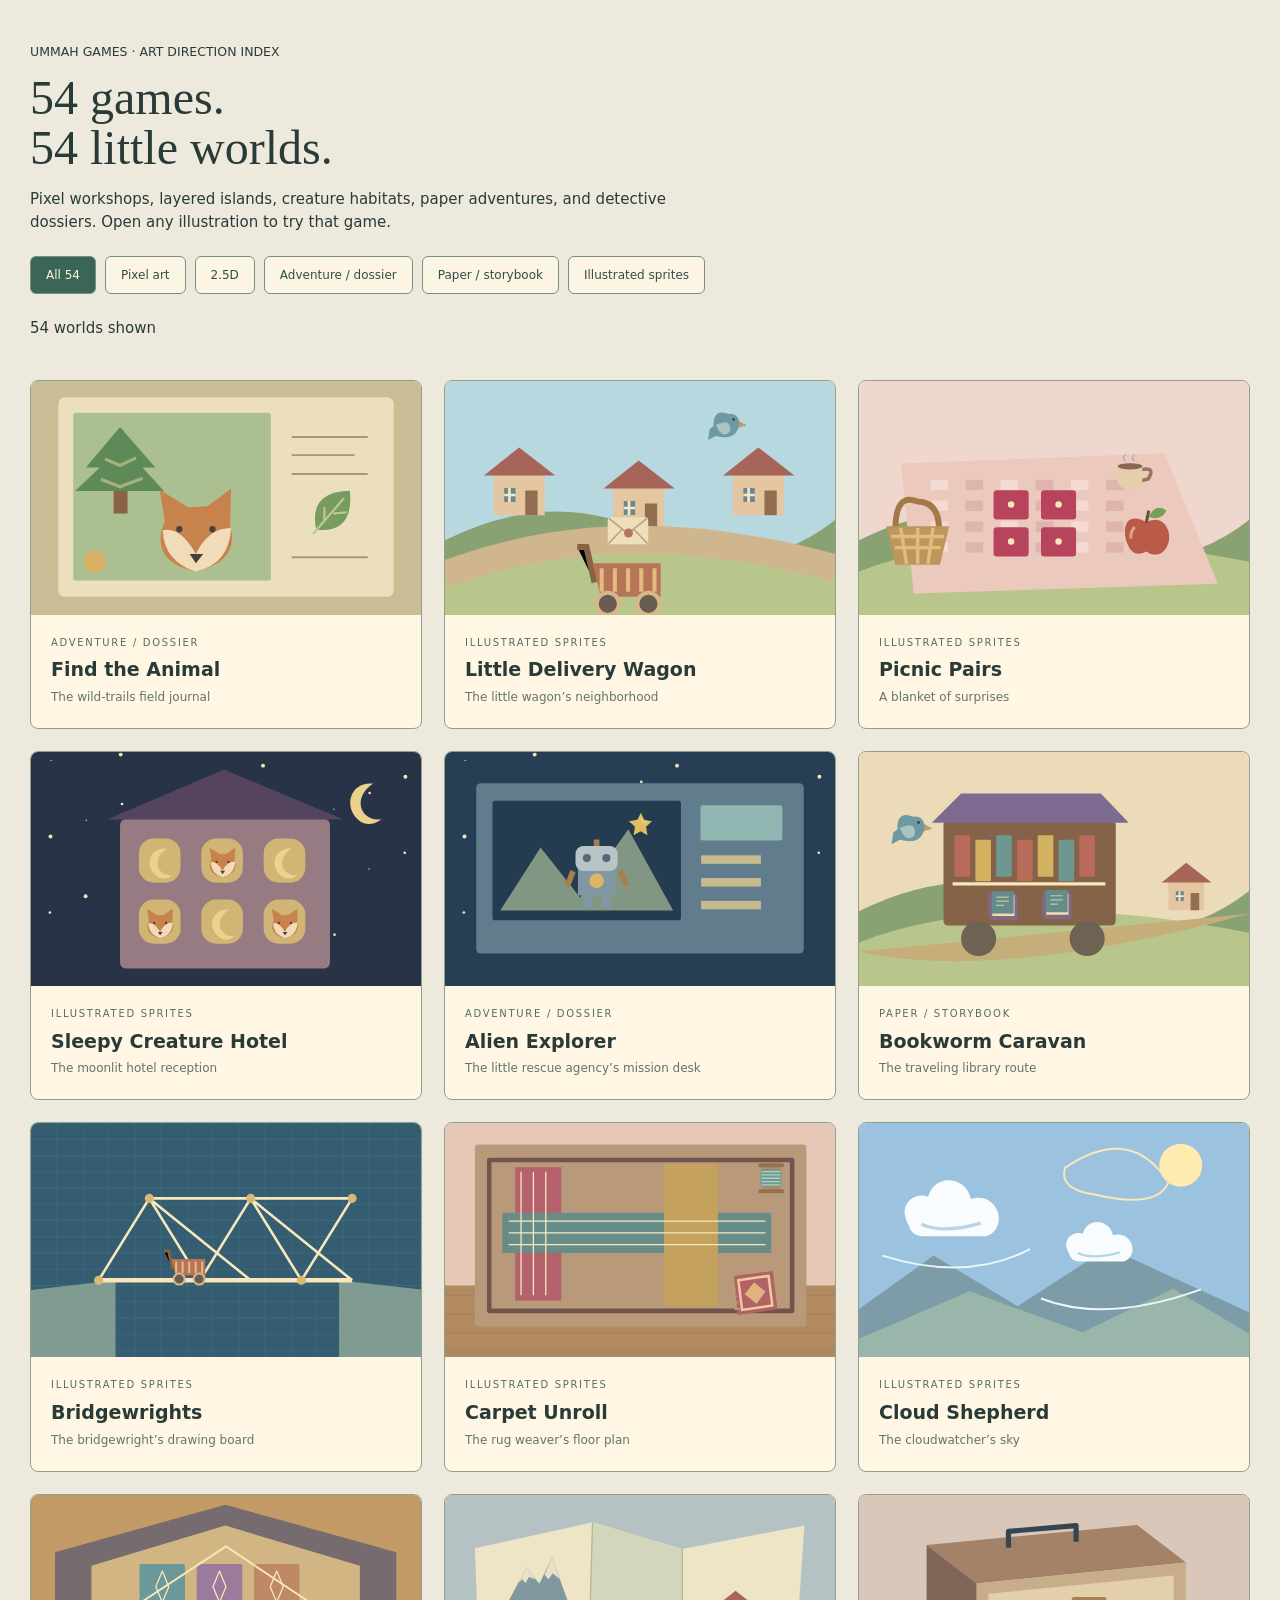
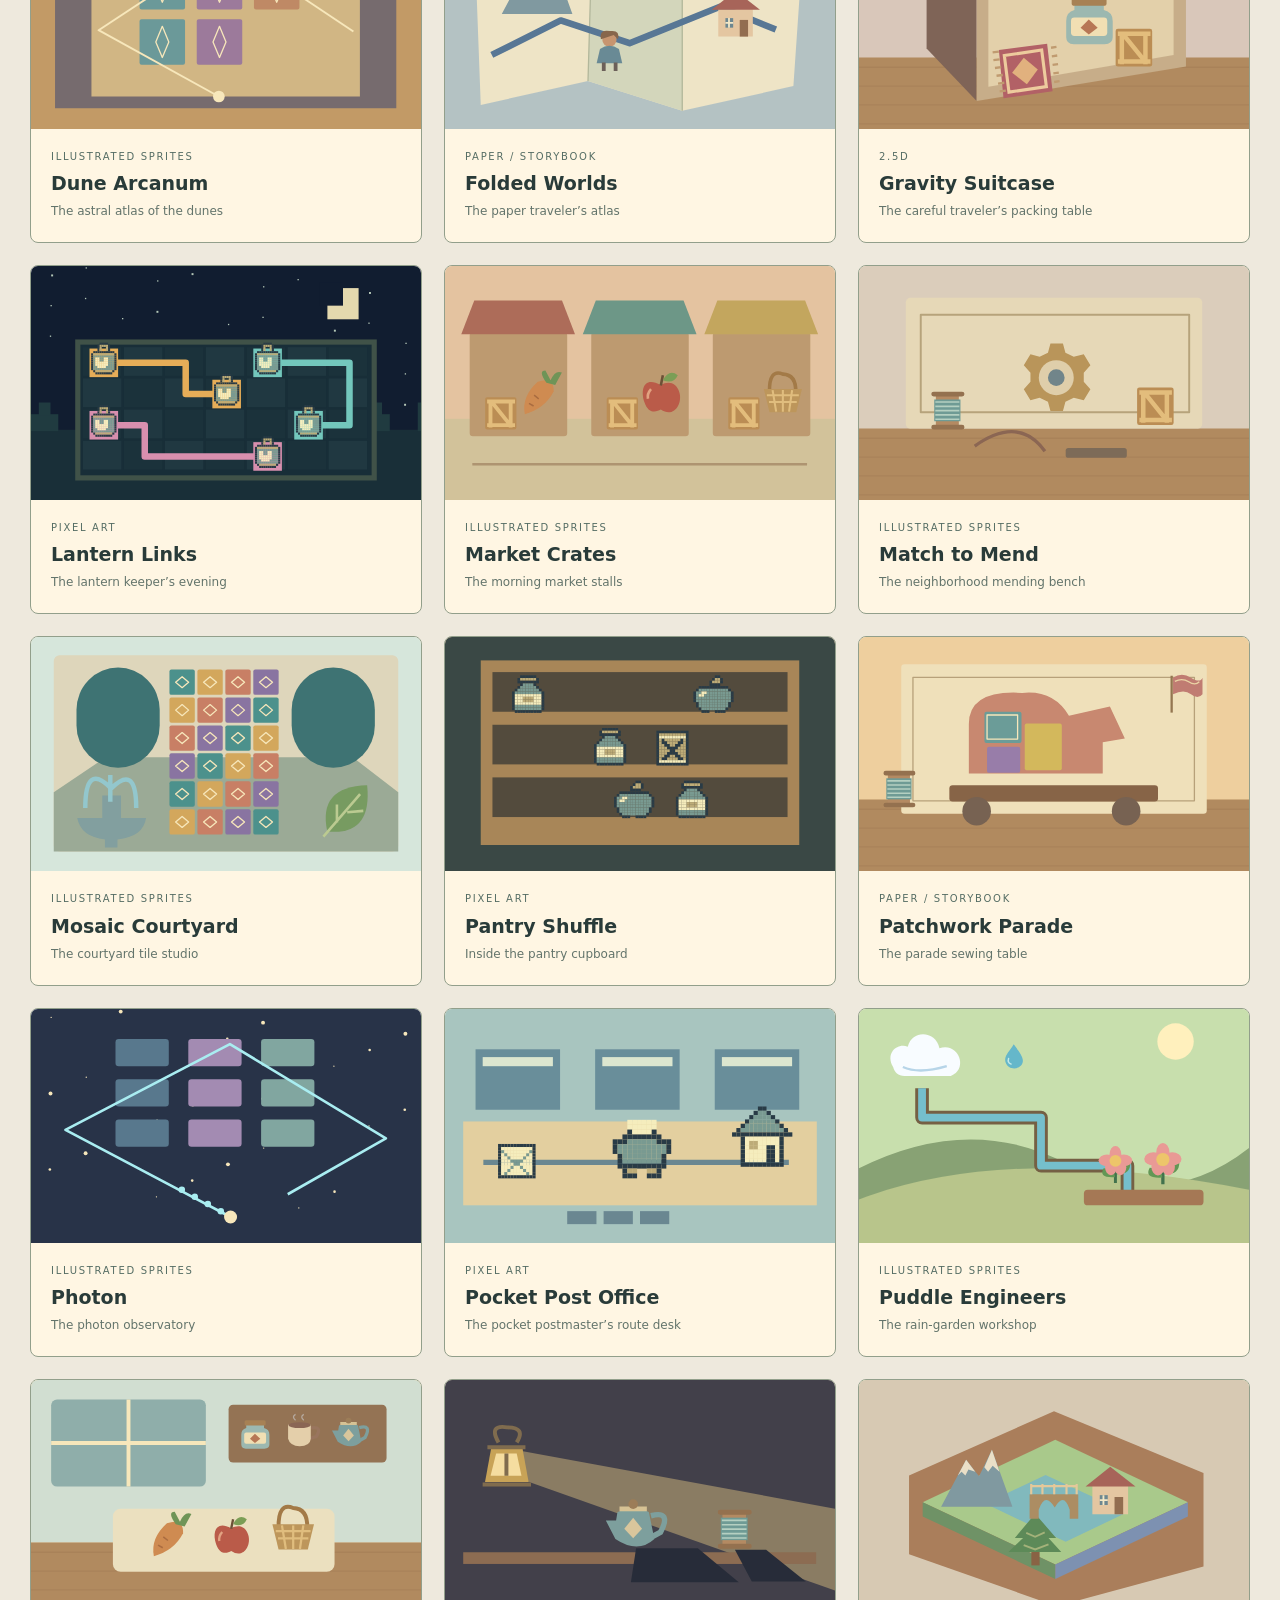
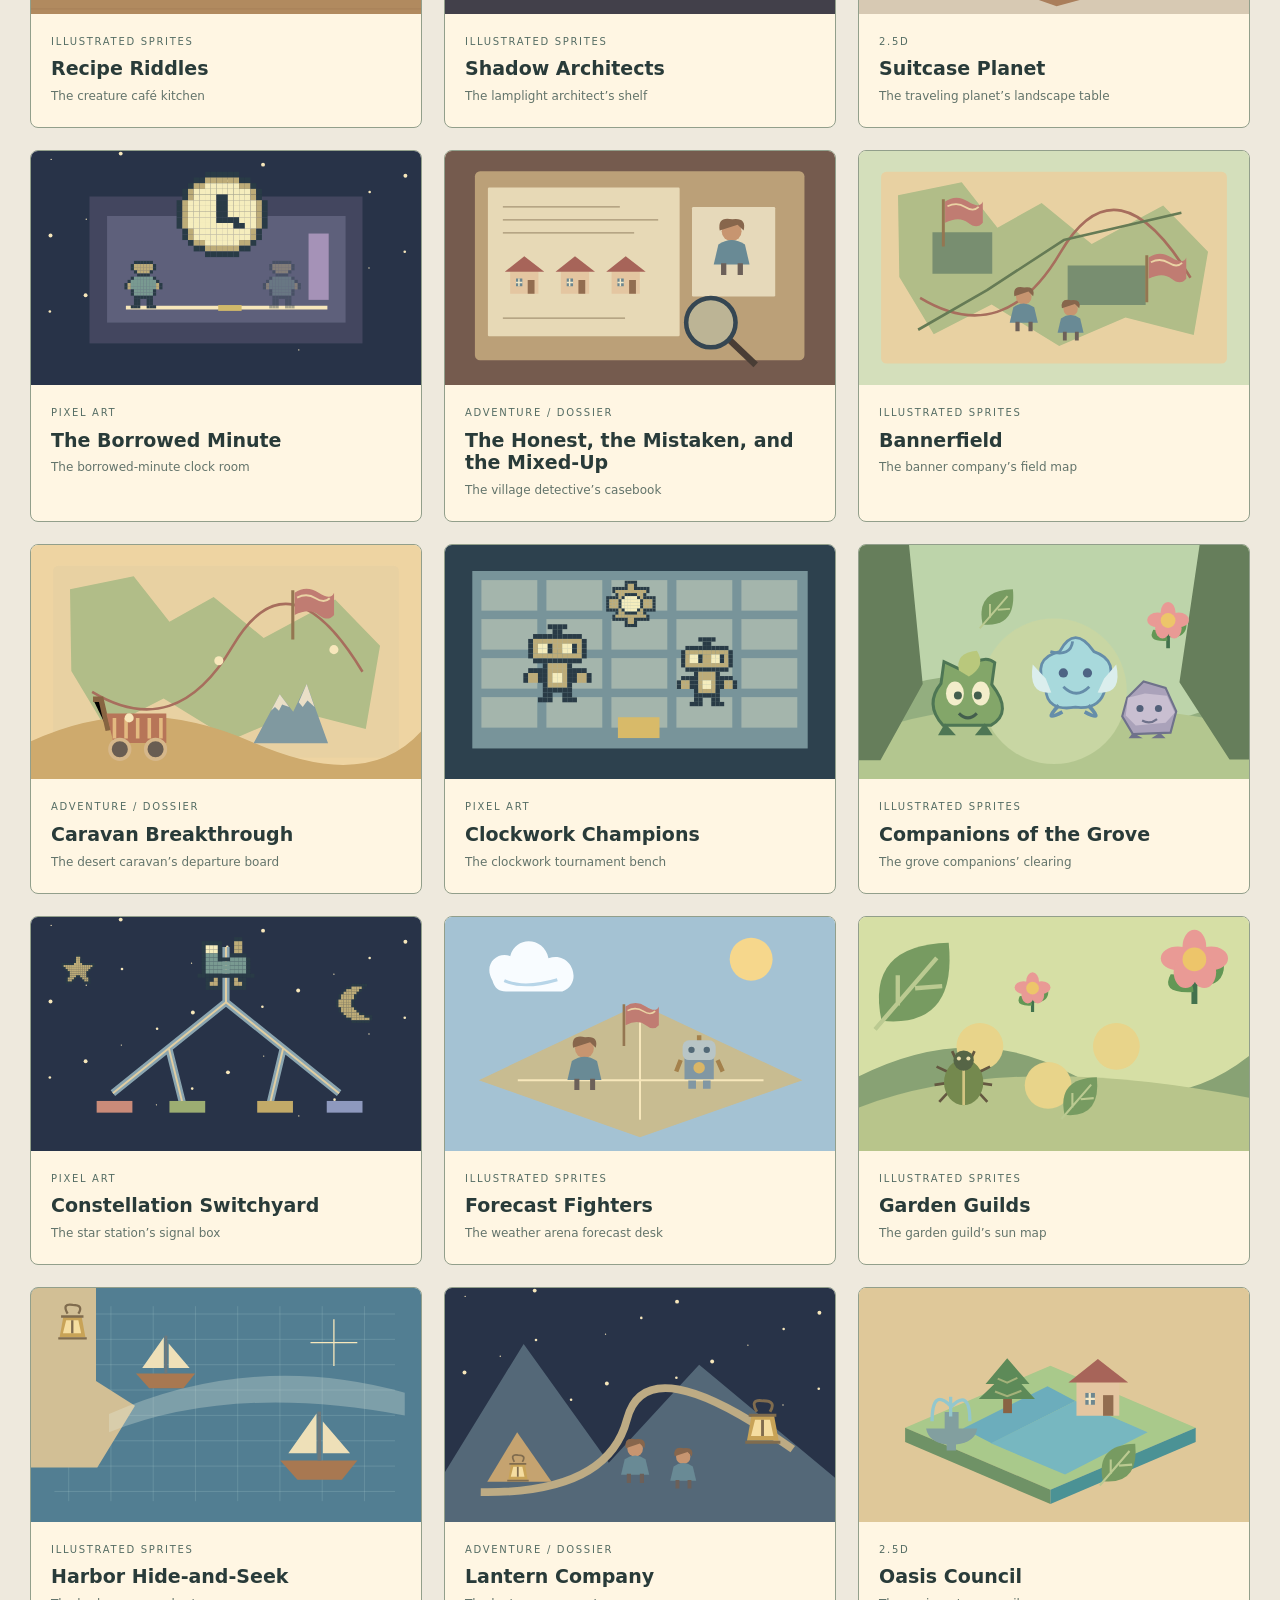
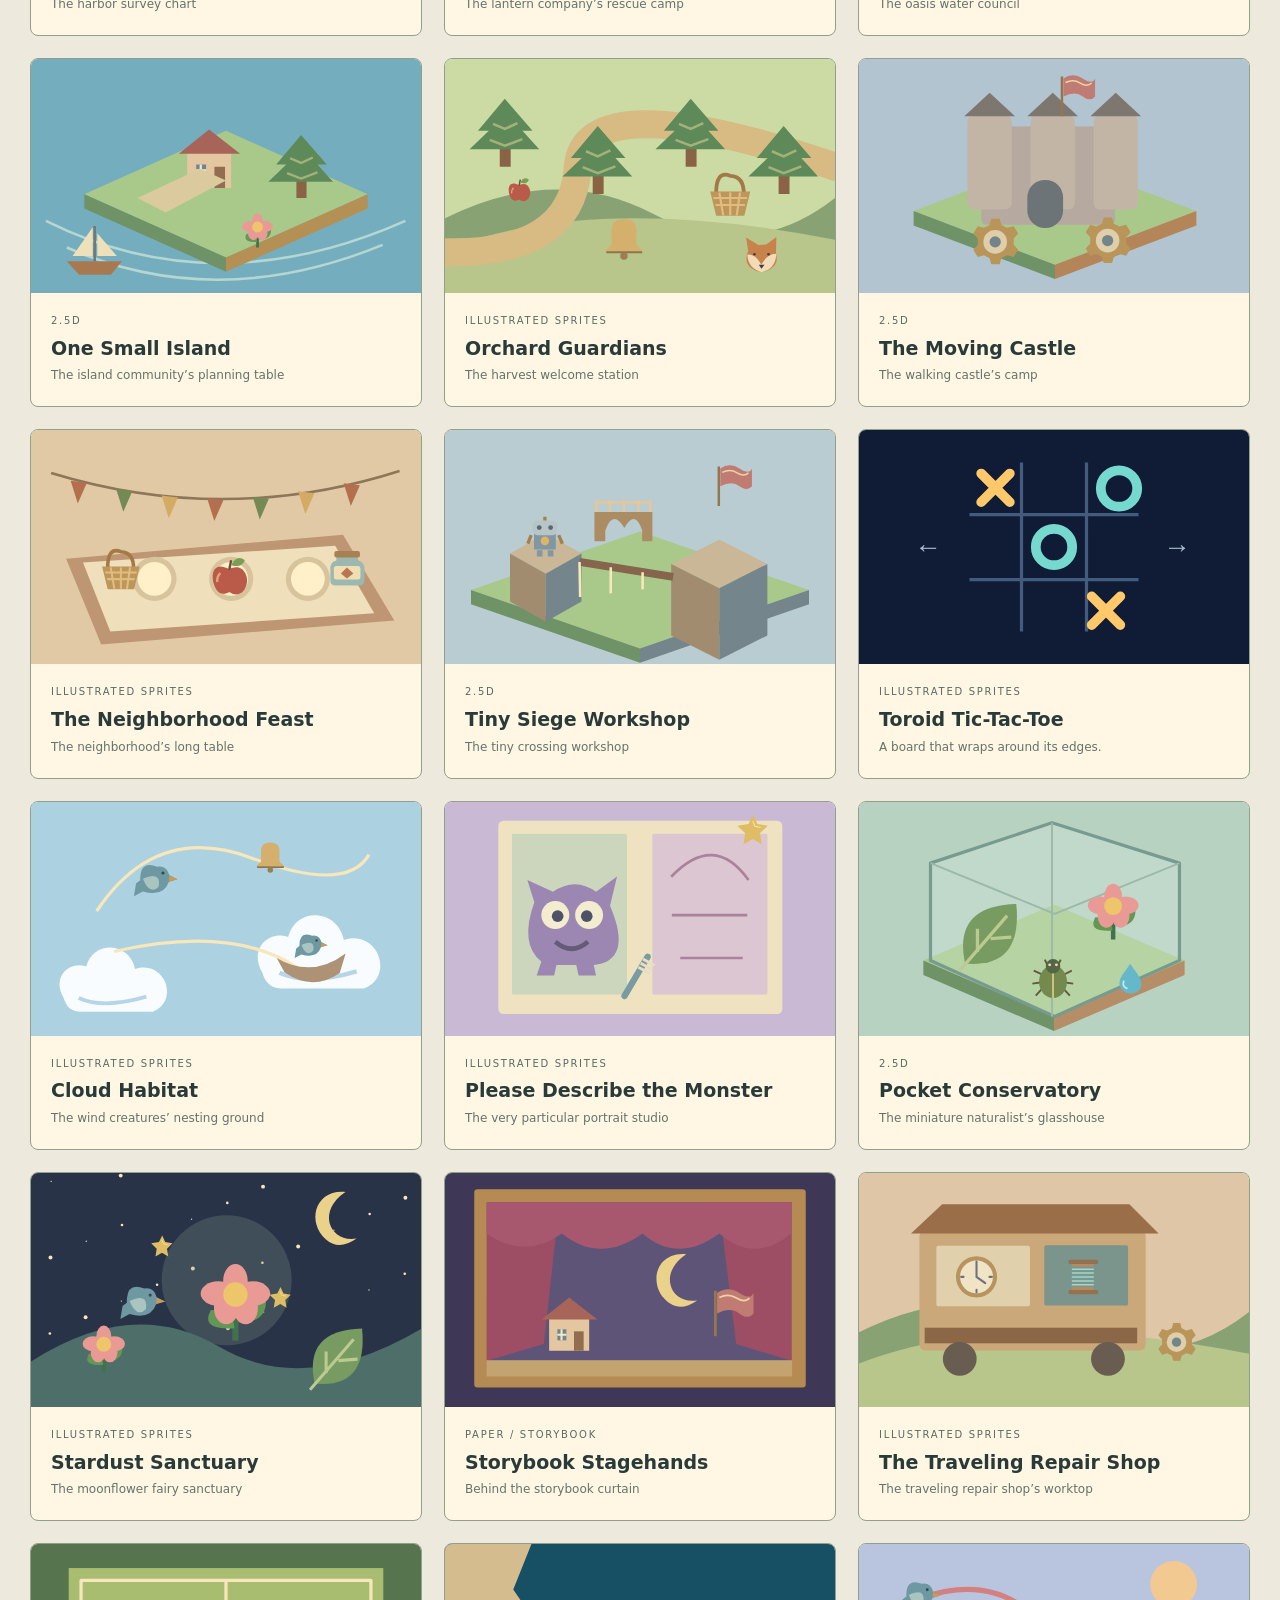
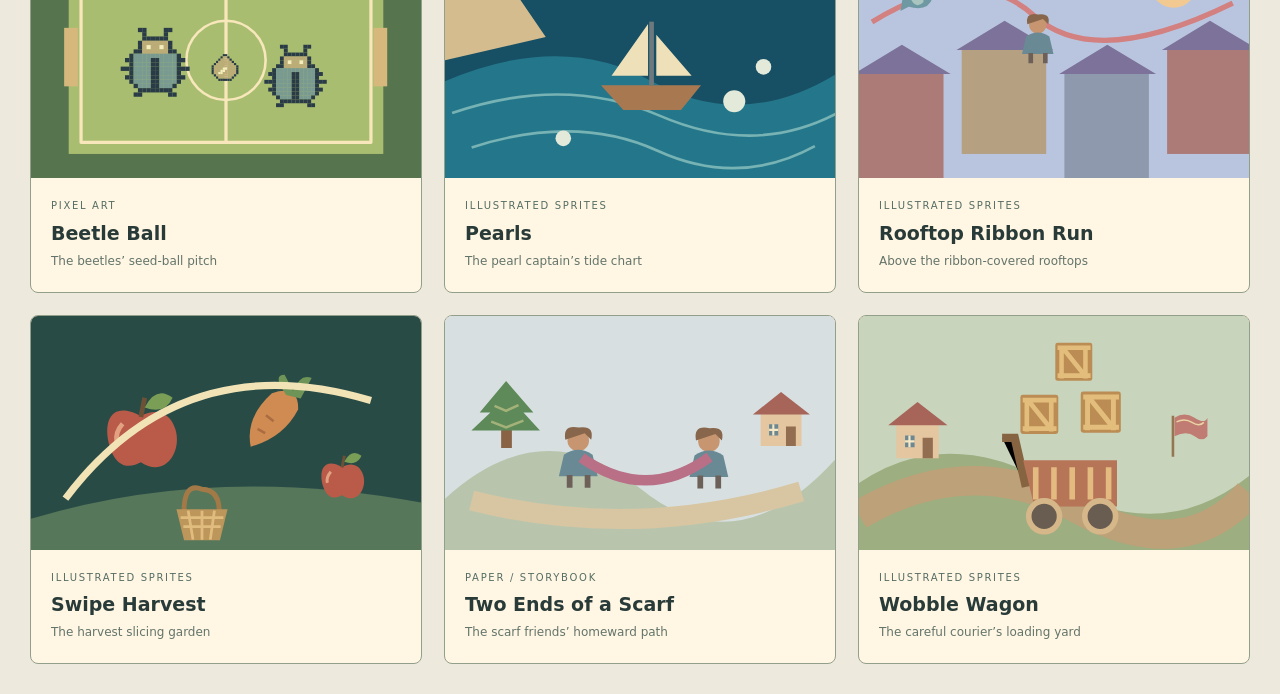
==== commit 394e8ef7: "update games" ====
--- a/test/world-gallery.html
+++ b/test/world-gallery.html
@@ -1 +1 @@
-<!doctype html><html lang="en"><meta charset="utf-8"><meta name="viewport" content="width=device-width,initial-scale=1"><title>53 individual game worlds · Ummah Games</title><style>*{box-sizing:border-box}body{margin:0;background:#eee9dd;color:#293b39;font:15px/1.5 system-ui,sans-serif}main{max-width:1450px;margin:auto;padding:30px}header{padding:10px 0 25px}h1{font:48px/1.05 Georgia,serif;max-width:800px;margin:10px 0 15px}header p{max-width:680px}.grid{display:grid;grid-template-columns:repeat(3,minmax(0,1fr));gap:22px}article{overflow:hidden;border:1px solid #929f8b;border-radius:8px;background:#fff6e3}article a{display:block;color:inherit;text-decoration:none}article a:focus-visible{outline:4px solid #296a9f;outline-offset:-4px}svg{display:block;width:100%;height:auto}.copy{padding:15px 20px}h2{margin:6px 0;font-size:19px;line-height:1.2}.copy span{font-size:10px;text-transform:uppercase;letter-spacing:1.7px;color:#556d64}.copy p{font-size:12px;margin:7px 0;color:#63746b}.filters{display:flex;gap:9px;flex-wrap:wrap;margin:23px 0}.filters button{border:1px solid #789083;background:#fdf5e3;color:#314e44;padding:9px 15px;border-radius:6px;cursor:pointer;font:inherit;font-size:12px}.filters button[aria-pressed=true]{color:#fff3d4;background:#3b6657}[hidden]{display:none!important}@media(max-width:900px){.grid{grid-template-columns:repeat(2,minmax(0,1fr))}h1{font-size:37px}}@media(max-width:530px){main{padding:18px}.grid{grid-template-columns:1fr}}</style><main><header><small>UMMAH GAMES · ART DIRECTION INDEX</small><h1>53 games.<br>53 little worlds.</h1><p>Pixel workshops, layered islands, creature habitats, paper adventures, and detective dossiers. Open any illustration to try that game.</p><div class="filters" role="group" aria-label="Art directions"><button data-filter="all" aria-pressed="true">All 53</button><button data-filter="pixel" aria-pressed="false">Pixel art</button><button data-filter="dimensional" aria-pressed="false">2.5D</button><button data-filter="adventure" aria-pressed="false">Adventure / dossier</button><button data-filter="paper" aria-pressed="false">Paper / storybook</button><button data-filter="sprites" aria-pressed="false">Illustrated sprites</button></div><p id="count" aria-live="polite">53 worlds shown</p></header><div class="grid"><article data-medium="adventure"><a href="/matching/find-the-animal/"><svg xmlns="http://www.w3.org/2000/svg" class="illustrated-scene identity-scene scene-garden medium-adventure" data-world="wildjournal" viewBox="0 0 600 360" aria-hidden="true"><rect width="600" height="360" fill="#d6e3ba"/><rect x="0" y="0" width="600" height="360" rx="0" fill="#c8bd95" class=""/><rect x="42" y="25" width="516" height="307" rx="10" fill="#ebdfbe" class=""/><rect x="65" y="49" width="304" height="258" rx="4" fill="#acbf91" class=""/><g class="scene-object object-0 " transform="translate(58 64) scale(1.6458333333333333)"><path fill="#896344" d="M42 42h13v43H42z"/><path fill="#5d8a58" d="M48 4 16 42h13L6 64h83L69 42h12Z"/><path stroke="#a4b27a" stroke-width="3" d="m30 53 18 7 21-8M34 34l14 6 15-7" fill="none"/></g><g class="scene-object object-1 creature-bob" transform="translate(174 161) scale(1.59375)"><path fill="#c8834d" d="m20 34-5-30 28 17 18-1L84 3l-1 35q10 35-33 45Q4 73 20 34"/><path fill="#f1dbb8" d="M18 43q17-4 32 23 12-25 34-25-2 35-34 42Q19 73 18 43"/><g fill="#463f3b"><circle cx="34" cy="42" r="3"/><circle cx="66" cy="42" r="3"/><path d="m44 66 13 0-7 9Z"/></g></g><path d="M401 86h117m-117 28h97m-97 29h117m-117 128h117" fill="none" stroke="#a39a7a" stroke-width="3" stroke-linejoin="round" class=""/><g class="scene-object object-2 " transform="translate(423 163) scale(0.8333333333333334)"><path fill="#779b61" d="M81 7Q89 86 19 79 4 9 81 7Z"/><path fill="none" stroke="#bbca91" stroke-width="4" d="m13 87 57-66M34 65V37m16 12 25-2"/></g><circle cx="98" cy="278" r="17" fill="#d7b064" class=""/></svg><div class="copy"><span>Adventure / dossier</span><h2>Find the Animal</h2><p>The wild-trails field journal</p></div></a></article><article data-medium="sprites"><a href="/matching/little-delivery-wagon/"><svg xmlns="http://www.w3.org/2000/svg" class="illustrated-scene identity-scene scene-wood medium-sprites" data-world="deliverytown" viewBox="0 0 600 360" aria-hidden="true"><rect width="600" height="360" fill="#e9d4b1"/><rect x="0" y="0" width="600" height="360" rx="0" fill="#b7d8df" class=""/><path d="M0 245Q170 160 320 238T600 214V360H0Z" fill="#88a274" stroke="none" stroke-width="1" stroke-linejoin="round" class=""/><path d="M0 293Q230 205 600 278V360H0Z" fill="#b8c58b" stroke="none" stroke-width="1" stroke-linejoin="round" class=""/><g class="scene-object object-0 " transform="translate(49 90) scale(1.3541666666666667)"><path fill="#e4c6a1" d="M19 40h58v46H19Z"/><path fill="#a76459" d="m8 41 40-32 41 32Z"/><path fill="#6d8790" d="M31 55h13v16H31Z"/><path fill="#926d50" d="M55 58h14v28H55Z"/><path stroke="#f4e8c6" stroke-width="3" d="M37 55v16m-6-8h13"/></g><g class="scene-object object-1 " transform="translate(233 110) scale(1.3541666666666667)"><path fill="#e4c6a1" d="M19 40h58v46H19Z"/><path fill="#a76459" d="m8 41 40-32 41 32Z"/><path fill="#6d8790" d="M31 55h13v16H31Z"/><path fill="#926d50" d="M55 58h14v28H55Z"/><path stroke="#f4e8c6" stroke-width="3" d="M37 55v16m-6-8h13"/></g><g class="scene-object object-2 " transform="translate(417 90) scale(1.3541666666666667)"><path fill="#e4c6a1" d="M19 40h58v46H19Z"/><path fill="#a76459" d="m8 41 40-32 41 32Z"/><path fill="#6d8790" d="M31 55h13v16H31Z"/><path fill="#926d50" d="M55 58h14v28H55Z"/><path stroke="#f4e8c6" stroke-width="3" d="M37 55v16m-6-8h13"/></g><path d="M0 298q267-103 600-10" fill="none" stroke="#cfb68e" stroke-width="42" stroke-linejoin="round" class=""/><g class="scene-object object-3 " transform="translate(202 221) scale(1.5625)"><path stroke="#876441" stroke-width="6" d="m18 57-8-35H1"/><path fill="#b77558" d="M16 38h67v33H24Z"/><path stroke="#e3ba80" stroke-width="4" d="M25 43v23m13-23v23m13-23v23m13-23v23m13-23v23"/><g fill="#695d52" stroke="#d6b78a" stroke-width="4"><circle cx="31" cy="78" r="11"/><circle cx="71" cy="78" r="11"/></g></g><g class="scene-object object-4 " transform="translate(245 192) scale(0.7604166666666666)"><rect fill="#eedeb9" x="7" y="23" width="82" height="55" rx="5"/><path fill="none" stroke="#bba37e" stroke-width="3" d="m9 25 39 31 39-31M9 76l28-29m50 29L60 48"/><circle cx="49" cy="55" r="9" fill="#bb7266"/></g><g class="scene-object object-5 drift" transform="translate(398 37) scale(0.71875)"><path fill="#6e99a3" d="M21 45Q20 6 53 19q18-3 23 16l15 8-16 5Q65 77 26 66L9 75l4-24Z"/><path fill="#aac4bf" d="M26 42q35-16 30 15-17 17-30-15"/><circle cx="64" cy="31" r="3" fill="#354854"/><path fill="#cc9a54" d="m76 36 16 7-17 4Z"/></g></svg><div class="copy"><span>Illustrated sprites</span><h2>Little Delivery Wagon</h2><p>The little wagon’s neighborhood</p></div></a></article><article data-medium="sprites"><a href="/matching/picnic-pairs/"><svg xmlns="http://www.w3.org/2000/svg" class="illustrated-scene identity-scene scene-picnic medium-sprites" data-world="picnic" viewBox="0 0 600 360" aria-hidden="true"><rect width="600" height="360" fill="#f0d7cd"/><path d="M0 245Q170 160 320 238T600 214V360H0Z" fill="#88a274" stroke="none" stroke-width="1" stroke-linejoin="round" class=""/><path d="M0 293Q230 205 600 278V360H0Z" fill="#b8c58b" stroke="none" stroke-width="1" stroke-linejoin="round" class=""/><path d="M65 127 470 111 552 312 84 327Z" fill="#ecc9bd" stroke="none" stroke-width="1" stroke-linejoin="round" class=""/><rect x="110" y="152" width="27" height="16" rx="0" fill="#fff5" class=""/><rect x="164" y="152" width="27" height="16" rx="0" fill="#b6758140" class=""/><rect x="218" y="152" width="27" height="16" rx="0" fill="#fff5" class=""/><rect x="272" y="152" width="27" height="16" rx="0" fill="#b6758140" class=""/><rect x="326" y="152" width="27" height="16" rx="0" fill="#fff5" class=""/><rect x="380" y="152" width="27" height="16" rx="0" fill="#b6758140" class=""/><rect x="110" y="184" width="27" height="16" rx="0" fill="#fff5" class=""/><rect x="164" y="184" width="27" height="16" rx="0" fill="#b6758140" class=""/><rect x="218" y="184" width="27" height="16" rx="0" fill="#fff5" class=""/><rect x="272" y="184" width="27" height="16" rx="0" fill="#b6758140" class=""/><rect x="326" y="184" width="27" height="16" rx="0" fill="#fff5" class=""/><rect x="380" y="184" width="27" height="16" rx="0" fill="#b6758140" class=""/><rect x="110" y="216" width="27" height="16" rx="0" fill="#fff5" class=""/><rect x="164" y="216" width="27" height="16" rx="0" fill="#b6758140" class=""/><rect x="218" y="216" width="27" height="16" rx="0" fill="#fff5" class=""/><rect x="272" y="216" width="27" height="16" rx="0" fill="#b6758140" class=""/><rect x="326" y="216" width="27" height="16" rx="0" fill="#fff5" class=""/><rect x="380" y="216" width="27" height="16" rx="0" fill="#b6758140" class=""/><rect x="110" y="248" width="27" height="16" rx="0" fill="#fff5" class=""/><rect x="164" y="248" width="27" height="16" rx="0" fill="#b6758140" class=""/><rect x="218" y="248" width="27" height="16" rx="0" fill="#fff5" class=""/><rect x="272" y="248" width="27" height="16" rx="0" fill="#b6758140" class=""/><rect x="326" y="248" width="27" height="16" rx="0" fill="#fff5" class=""/><rect x="380" y="248" width="27" height="16" rx="0" fill="#b6758140" class=""/><g class="scene-object object-0 " transform="translate(26 175) scale(1.3125)"><path fill="none" stroke="#a37a47" stroke-width="7" d="M23 43Q22-3 49 8 75 9 74 43"/><path fill="#bd965b" d="m12 37 11 45h52l11-45Z"/><path stroke="#e0bd7e" stroke-width="4" d="M18 49h62M22 62h54M29 39l7 42m13-42v42m18-42-6 42"/></g><rect x="207" y="168" width="54" height="45" rx="5" fill="#b7435d" class=""/><circle cx="234" cy="190" r="5" fill="#f7e7bb" class=""/><rect x="280" y="168" width="54" height="45" rx="5" fill="#b7435d" class=""/><circle cx="307" cy="190" r="5" fill="#f7e7bb" class=""/><rect x="207" y="225" width="54" height="45" rx="5" fill="#b7435d" class=""/><circle cx="234" cy="247" r="5" fill="#f7e7bb" class=""/><rect x="280" y="225" width="54" height="45" rx="5" fill="#b7435d" class=""/><circle cx="307" cy="247" r="5" fill="#f7e7bb" class=""/><g class="scene-object object-1 " transform="translate(397 190) scale(0.9375)"><path fill="#ba5b49" d="M48 29C15 11 8 38 16 62 24 86 39 82 48 77c25 17 43-11 36-34-6-19-21-22-36-14"/><path stroke="#6c5137" stroke-width="5" d="m48 30 4-20"/><path fill="#7b9e56" d="M52 20Q64-3 81 10 73 28 52 20"/><path stroke="#e2a281" stroke-width="5" d="M29 37q-8 9-6 19" fill="none"/></g><g class="scene-object object-2 " transform="translate(387 111) scale(0.6979166666666666)"><path fill="none" stroke="#99755e" stroke-width="8" d="M68 36q32-6 15 21l-15 4"/><path fill="#e4cfaa" d="M15 28h55v34Q68 80 43 80 20 80 15 62Z"/><ellipse fill="#8a6654" cx="43" cy="29" rx="27" ry="7"/><path fill="none" stroke="#b6aaa0" stroke-width="3" d="M33 17q-10-8 0-14m20 14q-10-8 0-14"/></g></svg><div class="copy"><span>Illustrated sprites</span><h2>Picnic Pairs</h2><p>A blanket of surprises</p></div></a></article><article data-medium="sprites"><a href="/matching/sleepy-creature-hotel/"><svg xmlns="http://www.w3.org/2000/svg" class="illustrated-scene identity-scene scene-night medium-sprites" data-world="night-hotel" viewBox="0 0 600 360" aria-hidden="true"><rect width="600" height="360" fill="#d3c8df"/><rect x="0" y="0" width="600" height="360" rx="0" fill="#283348" class=""/><circle cx="31" cy="13" r="1" fill="#f7e7bb" class="twinkle"/><circle cx="140" cy="80" r="2" fill="#f7e7bb" class=""/><circle cx="249" cy="147" r="3" fill="#f7e7bb" class=""/><circle cx="358" cy="214" r="1" fill="#f7e7bb" class=""/><circle cx="467" cy="281" r="2" fill="#f7e7bb" class="twinkle"/><circle cx="576" cy="38" r="3" fill="#f7e7bb" class=""/><circle cx="85" cy="105" r="1" fill="#f7e7bb" class=""/><circle cx="194" cy="172" r="2" fill="#f7e7bb" class=""/><circle cx="303" cy="239" r="3" fill="#f7e7bb" class="twinkle"/><circle cx="412" cy="306" r="1" fill="#f7e7bb" class=""/><circle cx="521" cy="63" r="2" fill="#f7e7bb" class=""/><circle cx="30" cy="130" r="3" fill="#f7e7bb" class=""/><circle cx="139" cy="197" r="1" fill="#f7e7bb" class="twinkle"/><circle cx="248" cy="264" r="2" fill="#f7e7bb" class=""/><circle cx="357" cy="21" r="3" fill="#f7e7bb" class=""/><circle cx="466" cy="88" r="1" fill="#f7e7bb" class=""/><circle cx="575" cy="155" r="2" fill="#f7e7bb" class="twinkle"/><circle cx="84" cy="222" r="3" fill="#f7e7bb" class=""/><circle cx="193" cy="289" r="1" fill="#f7e7bb" class=""/><circle cx="302" cy="46" r="2" fill="#f7e7bb" class=""/><circle cx="411" cy="113" r="3" fill="#f7e7bb" class="twinkle"/><circle cx="520" cy="180" r="1" fill="#f7e7bb" class=""/><circle cx="29" cy="247" r="2" fill="#f7e7bb" class=""/><circle cx="138" cy="4" r="3" fill="#f7e7bb" class=""/><circle cx="247" cy="71" r="1" fill="#f7e7bb" class="twinkle"/><circle cx="356" cy="138" r="2" fill="#f7e7bb" class=""/><rect x="137" y="103" width="323" height="230" rx="9" fill="#977b83" class=""/><path d="M117 104 297 27l184 77Z" fill="#54445e" stroke="none" stroke-width="1" stroke-linejoin="round" class=""/><rect x="166" y="133" width="64" height="68" rx="23" fill="#d0b574" class=""/><g class="scene-object object-0 " transform="translate(170 145) scale(0.5729166666666666)"><path fill="#ebd28b" d="M68 6C21 2 9 52 38 78q20 18 47-1C45 84 23 36 68 6Z"/></g><rect x="262" y="133" width="64" height="68" rx="23" fill="#d0b574" class=""/><g class="scene-object object-1 " transform="translate(266 145) scale(0.5729166666666666)"><path fill="#c8834d" d="m20 34-5-30 28 17 18-1L84 3l-1 35q10 35-33 45Q4 73 20 34"/><path fill="#f1dbb8" d="M18 43q17-4 32 23 12-25 34-25-2 35-34 42Q19 73 18 43"/><g fill="#463f3b"><circle cx="34" cy="42" r="3"/><circle cx="66" cy="42" r="3"/><path d="m44 66 13 0-7 9Z"/></g></g><rect x="358" y="133" width="64" height="68" rx="23" fill="#d0b574" class=""/><g class="scene-object object-2 " transform="translate(362 145) scale(0.5729166666666666)"><path fill="#ebd28b" d="M68 6C21 2 9 52 38 78q20 18 47-1C45 84 23 36 68 6Z"/></g><rect x="166" y="227" width="64" height="68" rx="23" fill="#d0b574" class=""/><g class="scene-object object-3 " transform="translate(170 239) scale(0.5729166666666666)"><path fill="#c8834d" d="m20 34-5-30 28 17 18-1L84 3l-1 35q10 35-33 45Q4 73 20 34"/><path fill="#f1dbb8" d="M18 43q17-4 32 23 12-25 34-25-2 35-34 42Q19 73 18 43"/><g fill="#463f3b"><circle cx="34" cy="42" r="3"/><circle cx="66" cy="42" r="3"/><path d="m44 66 13 0-7 9Z"/></g></g><rect x="262" y="227" width="64" height="68" rx="23" fill="#d0b574" class=""/><g class="scene-object object-4 " transform="translate(266 239) scale(0.5729166666666666)"><path fill="#ebd28b" d="M68 6C21 2 9 52 38 78q20 18 47-1C45 84 23 36 68 6Z"/></g><rect x="358" y="227" width="64" height="68" rx="23" fill="#d0b574" class=""/><g class="scene-object object-5 " transform="translate(362 239) scale(0.5729166666666666)"><path fill="#c8834d" d="m20 34-5-30 28 17 18-1L84 3l-1 35q10 35-33 45Q4 73 20 34"/><path fill="#f1dbb8" d="M18 43q17-4 32 23 12-25 34-25-2 35-34 42Q19 73 18 43"/><g fill="#463f3b"><circle cx="34" cy="42" r="3"/><circle cx="66" cy="42" r="3"/><path d="m44 66 13 0-7 9Z"/></g></g><g class="scene-object object-6 " transform="translate(474 44) scale(0.7708333333333334)"><path fill="#ebd28b" d="M68 6C21 2 9 52 38 78q20 18 47-1C45 84 23 36 68 6Z"/></g></svg><div class="copy"><span>Illustrated sprites</span><h2>Sleepy Creature Hotel</h2><p>The moonlit hotel reception</p></div></a></article><article data-medium="adventure"><a href="/puzzles/alien/"><svg xmlns="http://www.w3.org/2000/svg" class="illustrated-scene identity-scene scene-night medium-adventure" data-world="rescueagency" viewBox="0 0 600 360" aria-hidden="true"><rect width="600" height="360" fill="#b9cbd9"/><rect x="0" y="0" width="600" height="360" rx="0" fill="#273f54" class=""/><circle cx="31" cy="13" r="1" fill="#f7e7bb" class="twinkle"/><circle cx="140" cy="80" r="2" fill="#f7e7bb" class=""/><circle cx="249" cy="147" r="3" fill="#f7e7bb" class=""/><circle cx="358" cy="214" r="1" fill="#f7e7bb" class=""/><circle cx="467" cy="281" r="2" fill="#f7e7bb" class="twinkle"/><circle cx="576" cy="38" r="3" fill="#f7e7bb" class=""/><circle cx="85" cy="105" r="1" fill="#f7e7bb" class=""/><circle cx="194" cy="172" r="2" fill="#f7e7bb" class=""/><circle cx="303" cy="239" r="3" fill="#f7e7bb" class="twinkle"/><circle cx="412" cy="306" r="1" fill="#f7e7bb" class=""/><circle cx="521" cy="63" r="2" fill="#f7e7bb" class=""/><circle cx="30" cy="130" r="3" fill="#f7e7bb" class=""/><circle cx="139" cy="197" r="1" fill="#f7e7bb" class="twinkle"/><circle cx="248" cy="264" r="2" fill="#f7e7bb" class=""/><circle cx="357" cy="21" r="3" fill="#f7e7bb" class=""/><circle cx="466" cy="88" r="1" fill="#f7e7bb" class=""/><circle cx="575" cy="155" r="2" fill="#f7e7bb" class="twinkle"/><circle cx="84" cy="222" r="3" fill="#f7e7bb" class=""/><circle cx="193" cy="289" r="1" fill="#f7e7bb" class=""/><circle cx="302" cy="46" r="2" fill="#f7e7bb" class=""/><circle cx="411" cy="113" r="3" fill="#f7e7bb" class="twinkle"/><circle cx="520" cy="180" r="1" fill="#f7e7bb" class=""/><circle cx="29" cy="247" r="2" fill="#f7e7bb" class=""/><circle cx="138" cy="4" r="3" fill="#f7e7bb" class=""/><circle cx="247" cy="71" r="1" fill="#f7e7bb" class="twinkle"/><circle cx="356" cy="138" r="2" fill="#f7e7bb" class=""/><rect x="48" y="48" width="504" height="262" rx="7" fill="#617c8d" class=""/><rect x="73" y="75" width="290" height="184" rx="4" fill="#243c50" class=""/><path d="M85 244 147 147 208 224 282 119 351 244Z" fill="#819784" stroke="none" stroke-width="1" stroke-linejoin="round" class=""/><g class="scene-object object-0 " transform="translate(172 127) scale(1.25)"><path fill="#8197a3" d="M26 40h46v35H26zM32 77h12v13H32m23-13h12v13H55"/><path stroke="#a4814c" stroke-width="7" d="M20 45 13 63m65-18 8 18M49 15V6"/><rect fill="#b8c5c6" x="23" y="14" width="52" height="31" rx="10"/><circle fill="#526977" cx="37" cy="29" r="5"/><circle fill="#526977" cx="61" cy="29" r="5"/><circle fill="#dab666" cx="49" cy="57" r="9"/></g><g class="scene-object object-1 twinkle" transform="translate(281 91) scale(0.4166666666666667)"><path fill="#dfbd65" d="m49 6 12 26 29 5-22 21 5 31-25-15-26 15 5-31L5 37l31-5Z"/><path stroke="#f8e4a6" stroke-width="3" d="m48 24 6 15 16 3" fill="none"/></g><rect x="393" y="82" width="126" height="54" rx="4" fill="#91b5b1" class=""/><rect x="394" y="159" width="92" height="13" rx="0" fill="#c7bb8e" class=""/><rect x="394" y="194" width="92" height="13" rx="0" fill="#c7bb8e" class=""/><rect x="394" y="229" width="92" height="13" rx="0" fill="#c7bb8e" class=""/></svg><div class="copy"><span>Adventure / dossier</span><h2>Alien Explorer</h2><p>The little rescue agency’s mission desk</p></div></a></article><article data-medium="paper"><a href="/puzzles/bookworm-caravan/"><svg xmlns="http://www.w3.org/2000/svg" class="illustrated-scene identity-scene scene-paper medium-paper" data-world="bookwagon" viewBox="0 0 600 360" aria-hidden="true"><rect width="600" height="360" fill="#ecdbb8"/><path d="M0 245Q170 160 320 238T600 214V360H0Z" fill="#88a274" stroke="none" stroke-width="1" stroke-linejoin="round" class=""/><path d="M0 293Q230 205 600 278V360H0Z" fill="#b8c58b" stroke="none" stroke-width="1" stroke-linejoin="round" class=""/><path d="M0 307Q210 355 600 249" fill="#c5ae7a" stroke="none" stroke-width="1" stroke-linejoin="round" class=""/><rect x="130" y="104" width="265" height="163" rx="7" fill="#856348" class=""/><path d="M112 109 157 64h215l43 45Z" fill="#7e6b91" stroke="none" stroke-width="1" stroke-linejoin="round" class=""/><rect x="147" y="128" width="24" height="64" rx="2" fill="#b96b5b" class=""/><rect x="179" y="135" width="24" height="64" rx="2" fill="#d4b061" class=""/><rect x="211" y="128" width="24" height="64" rx="2" fill="#6f9792" class=""/><rect x="243" y="135" width="24" height="64" rx="2" fill="#b96b5b" class=""/><rect x="275" y="128" width="24" height="64" rx="2" fill="#d4b061" class=""/><rect x="307" y="135" width="24" height="64" rx="2" fill="#6f9792" class=""/><rect x="339" y="128" width="24" height="64" rx="2" fill="#b96b5b" class=""/><path d="M144 203h235" fill="none" stroke="#f7e7bb" stroke-width="5" stroke-linejoin="round" class=""/><g class="scene-object object-0 " transform="translate(191 206) scale(0.6354166666666666)"><path fill="#846781" d="M15 16h62l7 9v58H20L12 72V25Z"/><path fill="#eedcb6" d="M22 22h54v51H22Z"/><path fill="#638c8b" d="M21 13h53v54H21Z"/><path fill="none" stroke="#c9c69a" stroke-width="3" d="M32 27h30M32 37h30M32 47h18"/></g><g class="scene-object object-1 " transform="translate(274 204) scale(0.6354166666666666)"><path fill="#846781" d="M15 16h62l7 9v58H20L12 72V25Z"/><path fill="#eedcb6" d="M22 22h54v51H22Z"/><path fill="#638c8b" d="M21 13h53v54H21Z"/><path fill="none" stroke="#c9c69a" stroke-width="3" d="M32 27h30M32 37h30M32 47h18"/></g><circle cx="184" cy="287" r="27" fill="#6e6253" class=""/><circle cx="351" cy="287" r="27" fill="#6e6253" class=""/><g class="scene-object object-2 " transform="translate(458 162) scale(0.9479166666666666)"><path fill="#e4c6a1" d="M19 40h58v46H19Z"/><path fill="#a76459" d="m8 41 40-32 41 32Z"/><path fill="#6d8790" d="M31 55h13v16H31Z"/><path fill="#926d50" d="M55 58h14v28H55Z"/><path stroke="#f4e8c6" stroke-width="3" d="M37 55v16m-6-8h13"/></g><g class="scene-object object-3 drift" transform="translate(43 85) scale(0.7604166666666666)"><path fill="#6e99a3" d="M21 45Q20 6 53 19q18-3 23 16l15 8-16 5Q65 77 26 66L9 75l4-24Z"/><path fill="#aac4bf" d="M26 42q35-16 30 15-17 17-30-15"/><circle cx="64" cy="31" r="3" fill="#354854"/><path fill="#cc9a54" d="m76 36 16 7-17 4Z"/></g></svg><div class="copy"><span>Paper / storybook</span><h2>Bookworm Caravan</h2><p>The traveling library route</p></div></a></article><article data-medium="sprites"><a href="/puzzles/bridgewrights/"><svg xmlns="http://www.w3.org/2000/svg" class="illustrated-scene identity-scene scene-blueprint medium-sprites" data-world="bridgedesk" viewBox="0 0 600 360" aria-hidden="true"><rect width="600" height="360" fill="#bfd8dd"/><rect x="0" y="0" width="600" height="360" rx="0" fill="#355d72" class=""/><path d="M0 0v360M0 0h600" fill="none" stroke="#9cbec126" stroke-width="1" stroke-linejoin="round" class=""/><path d="M40 0v360M0 25h600" fill="none" stroke="#9cbec126" stroke-width="1" stroke-linejoin="round" class=""/><path d="M80 0v360M0 50h600" fill="none" stroke="#9cbec126" stroke-width="1" stroke-linejoin="round" class=""/><path d="M120 0v360M0 75h600" fill="none" stroke="#9cbec126" stroke-width="1" stroke-linejoin="round" class=""/><path d="M160 0v360M0 100h600" fill="none" stroke="#9cbec126" stroke-width="1" stroke-linejoin="round" class=""/><path d="M200 0v360M0 125h600" fill="none" stroke="#9cbec126" stroke-width="1" stroke-linejoin="round" class=""/><path d="M240 0v360M0 150h600" fill="none" stroke="#9cbec126" stroke-width="1" stroke-linejoin="round" class=""/><path d="M280 0v360M0 175h600" fill="none" stroke="#9cbec126" stroke-width="1" stroke-linejoin="round" class=""/><path d="M320 0v360M0 200h600" fill="none" stroke="#9cbec126" stroke-width="1" stroke-linejoin="round" class=""/><path d="M360 0v360M0 225h600" fill="none" stroke="#9cbec126" stroke-width="1" stroke-linejoin="round" class=""/><path d="M400 0v360M0 250h600" fill="none" stroke="#9cbec126" stroke-width="1" stroke-linejoin="round" class=""/><path d="M440 0v360M0 275h600" fill="none" stroke="#9cbec126" stroke-width="1" stroke-linejoin="round" class=""/><path d="M480 0v360M0 300h600" fill="none" stroke="#9cbec126" stroke-width="1" stroke-linejoin="round" class=""/><path d="M520 0v360M0 325h600" fill="none" stroke="#9cbec126" stroke-width="1" stroke-linejoin="round" class=""/><path d="M560 0v360M0 350h600" fill="none" stroke="#9cbec126" stroke-width="1" stroke-linejoin="round" class=""/><path d="M600 0v360M0 375h600" fill="none" stroke="#9cbec126" stroke-width="1" stroke-linejoin="round" class=""/><path d="M640 0v360M0 400h600" fill="none" stroke="#9cbec126" stroke-width="1" stroke-linejoin="round" class=""/><path d="M0 257 130 242 130 360H0Zm600-1-126-14v118h126Z" fill="#809b91" stroke="none" stroke-width="1" stroke-linejoin="round" class=""/><path d="M104 242h390" fill="none" stroke="#f7e7bb" stroke-width="7" stroke-linejoin="round" class=""/><path d="M104 242 182 116 260 242 338 116 416 242 494 116m-312 0h312m-312 0 156 126m0-126 156 126" fill="none" stroke="#f7e7bb" stroke-width="4" stroke-linejoin="round" class=""/><circle cx="104" cy="242" r="7" fill="#d8b875" class=""/><circle cx="182" cy="116" r="7" fill="#d8b875" class=""/><circle cx="260" cy="242" r="7" fill="#d8b875" class=""/><circle cx="338" cy="116" r="7" fill="#d8b875" class=""/><circle cx="416" cy="242" r="7" fill="#d8b875" class=""/><circle cx="494" cy="116" r="7" fill="#d8b875" class=""/><g class="scene-object object-0 " transform="translate(204 180) scale(0.7708333333333334)"><path stroke="#876441" stroke-width="6" d="m18 57-8-35H1"/><path fill="#b77558" d="M16 38h67v33H24Z"/><path stroke="#e3ba80" stroke-width="4" d="M25 43v23m13-23v23m13-23v23m13-23v23m13-23v23"/><g fill="#695d52" stroke="#d6b78a" stroke-width="4"><circle cx="31" cy="78" r="11"/><circle cx="71" cy="78" r="11"/></g></g></svg><div class="copy"><span>Illustrated sprites</span><h2>Bridgewrights</h2><p>The bridgewright’s drawing board</p></div></a></article><article data-medium="sprites"><a href="/puzzles/carpet-unroll/"><svg xmlns="http://www.w3.org/2000/svg" class="illustrated-scene identity-scene scene-woven medium-sprites" data-world="weavery" viewBox="0 0 600 360" aria-hidden="true"><rect width="600" height="360" fill="#e5c9b6"/><rect x="0" y="250" width="600" height="110" rx="0" fill="#b18a5f" class=""/><path d="M0 265h600" fill="none" stroke="#8d69463b" stroke-width="2" stroke-linejoin="round" class=""/><path d="M0 294h600" fill="none" stroke="#8d69463b" stroke-width="2" stroke-linejoin="round" class=""/><path d="M0 323h600" fill="none" stroke="#8d69463b" stroke-width="2" stroke-linejoin="round" class=""/><path d="M0 352h600" fill="none" stroke="#8d69463b" stroke-width="2" stroke-linejoin="round" class=""/><rect x="46" y="33" width="510" height="280" rx="5" fill="#b89a7a" class=""/><path d="M68 57h466v232H68Z" fill="none" stroke="#71554c" stroke-width="7" stroke-linejoin="round" class=""/><path d="M108 68h71v205h-71Z" fill="#b4616b" stroke="none" stroke-width="1" stroke-linejoin="round" class=""/><path d="M88 138h414v62H88Z" fill="#688c88" stroke="none" stroke-width="1" stroke-linejoin="round" class=""/><path d="M337 63h83v219h-83Z" fill="#c5a15e" stroke="none" stroke-width="1" stroke-linejoin="round" class=""/><path d="M117 75v190m19-190v190m19-190v190" fill="none" stroke="#f7e7bb" stroke-width="2" stroke-linejoin="round" class=""/><path d="M98 151h395m-395 18h395m-395 18h395" fill="none" stroke="#f7e7bb" stroke-width="2" stroke-linejoin="round" class=""/><g class="scene-object object-0 " transform="translate(470 54) scale(0.6458333333333334)"><path fill="#b48a62" d="M27 15h43v66H27z"/><path fill="#6f9b95" d="M24 27h49v41H24z"/><path stroke="#b5d0c1" stroke-width="3" d="M26 32h45M26 40h45M26 48h45M26 56h45M26 64h45"/><path stroke="#94714f" stroke-width="9" stroke-linecap="round" d="M23 17h53M23 79h53"/></g><g class="scene-object object-1 " transform="translate(429 213) scale(0.96875)"><path fill="#b26166" d="m16 23 62-8 7 61-63 9Z"/><path fill="none" stroke="#edcb9d" stroke-width="4" d="m23 30 48-7 6 47-48 7Z"/><path fill="#e1b17e" d="m48 33 18 15-14 19-19-15Z"/><path stroke="#c09b70" stroke-width="3" d="m16 25-8 1m9 9-8 1m10 9-8 1m10 9-8 1m10 9-8 1m10 9-8 1m66-56 7-1m-6 12 7-1m-6 12 7-1m-6 12 7-1m-6 12 7-1"/></g></svg><div class="copy"><span>Illustrated sprites</span><h2>Carpet Unroll</h2><p>The rug weaver’s floor plan</p></div></a></article><article data-medium="sprites"><a href="/puzzles/cloud-shepherd/"><svg xmlns="http://www.w3.org/2000/svg" class="illustrated-scene identity-scene scene-sky medium-sprites" data-world="cloudwatch" viewBox="0 0 600 360" aria-hidden="true"><rect width="600" height="360" fill="#cadff3"/><rect x="0" y="0" width="600" height="360" rx="0" fill="#9bc3df" class=""/><circle cx="495" cy="65" r="33" fill="#ffeab0" class=""/><path d="M0 286 115 204 244 282 383 192 600 291V360H0Z" fill="#7e9ca8" stroke="none" stroke-width="1" stroke-linejoin="round" class=""/><path d="M0 332 170 259 344 322 483 255 600 324V360H0Z" fill="#9ab5a9" stroke="none" stroke-width="1" stroke-linejoin="round" class=""/><g class="scene-object object-0 drift" transform="translate(59 73) scale(1.6875)"><path fill="#f8fcff" d="M10 49C0 32 15 19 28 24 34 2 63 5 67 26 91 18 103 52 81 60H24C16 60 12 56 10 49Z"/><path fill="none" stroke="#b7d5e8" stroke-width="3" d="M22 49q20 9 54-1"/></g><g class="scene-object object-1 drift" transform="translate(311 142) scale(1.1875)"><path fill="#f8fcff" d="M10 49C0 32 15 19 28 24 34 2 63 5 67 26 91 18 103 52 81 60H24C16 60 12 56 10 49Z"/><path fill="none" stroke="#b7d5e8" stroke-width="3" d="M22 49q20 9 54-1"/></g><path d="M317 69q100-68 159 22q-16 42-114 19q-55-8-45-41Z" fill="none" stroke="#f7e7bb" stroke-width="3" stroke-linejoin="round" class="outline-dash"/><path d="M36 204q130 41 227-10m17 76q100 39 246-14" fill="none" stroke="#eaf7fc" stroke-width="3" stroke-linejoin="round" class="wind-trail"/></svg><div class="copy"><span>Illustrated sprites</span><h2>Cloud Shepherd</h2><p>The cloudwatcher’s sky</p></div></a></article><article data-medium="sprites"><a href="/puzzles/dune-arcanum/"><svg xmlns="http://www.w3.org/2000/svg" class="illustrated-scene identity-scene scene-desert medium-sprites" data-world="astralatlas" viewBox="0 0 600 360" aria-hidden="true"><rect width="600" height="360" fill="#e7d1a1"/><rect x="0" y="0" width="600" height="360" rx="0" fill="#c29a66" class=""/><path d="M37 328V88L299 15l263 73v240Z" fill="#766b6e" stroke="none" stroke-width="1" stroke-linejoin="round" class=""/><path d="M93 310V109L299 47l207 62v201Z" fill="#d1b684" stroke="none" stroke-width="1" stroke-linejoin="round" class=""/><rect x="167" y="106" width="70" height="70" rx="3" fill="#6b9999" class=""/><rect x="171" y="110" width="62" height="62" rx="0" fill="none" class=""/><path d="M202 117l10 24-10 24-10-24Z" fill="none" stroke="#f7e7bb" stroke-width="2" stroke-linejoin="round" class=""/><rect x="255" y="106" width="70" height="70" rx="3" fill="#9c7a9b" class=""/><rect x="259" y="110" width="62" height="62" rx="0" fill="none" class=""/><path d="M290 117l10 24-10 24-10-24Z" fill="none" stroke="#f7e7bb" stroke-width="2" stroke-linejoin="round" class=""/><rect x="343" y="106" width="70" height="70" rx="3" fill="#bf8965" class=""/><rect x="347" y="110" width="62" height="62" rx="0" fill="none" class=""/><path d="M378 117l10 24-10 24-10-24Z" fill="none" stroke="#f7e7bb" stroke-width="2" stroke-linejoin="round" class=""/><rect x="167" y="191" width="70" height="70" rx="3" fill="#6b9999" class=""/><rect x="171" y="195" width="62" height="62" rx="0" fill="none" class=""/><path d="M202 202l10 24-10 24-10-24Z" fill="none" stroke="#f7e7bb" stroke-width="2" stroke-linejoin="round" class=""/><rect x="255" y="191" width="70" height="70" rx="3" fill="#9c7a9b" class=""/><rect x="259" y="195" width="62" height="62" rx="0" fill="none" class=""/><path d="M290 202l10 24-10 24-10-24Z" fill="none" stroke="#f7e7bb" stroke-width="2" stroke-linejoin="round" class=""/><path d="M289 310 104 208 300 79 496 210" fill="none" stroke="#f7e7bb" stroke-width="3" stroke-linejoin="round" class="route-ink"/><circle cx="289" cy="310" r="9" fill="#f7e7bb" class=""/></svg><div class="copy"><span>Illustrated sprites</span><h2>Dune Arcanum</h2><p>The astral atlas of the dunes</p></div></a></article><article data-medium="paper"><a href="/puzzles/folded-worlds/"><svg xmlns="http://www.w3.org/2000/svg" class="illustrated-scene identity-scene scene-paper medium-paper" data-world="paperlands" viewBox="0 0 600 360" aria-hidden="true"><rect width="600" height="360" fill="#d8e2ec"/><rect x="0" y="0" width="600" height="360" rx="0" fill="#b4c2c3" class=""/><path d="M46 82 227 42 365 83 553 47 536 294 365 332 220 286 55 323Z" fill="#eee4c6" stroke="none" stroke-width="1" stroke-linejoin="round" class=""/><path d="M227 42 365 83v249l-145-46Z" fill="#d3d6bb" stroke="none" stroke-width="1" stroke-linejoin="round" class=""/><path d="M227 42 220 286m145-203v249" fill="none" stroke="#b2b79b" stroke-width="2" stroke-linejoin="round" class="outline-dash"/><path d="M72 246 178 193 284 228 423 172 509 207" fill="none" stroke="#587795" stroke-width="10" stroke-linejoin="round" class=""/><g class="scene-object object-0 " transform="translate(85 87) scale(1.15625)"><path fill="#8099a0" d="m2 83 33-62 17 22L69 8l27 75Z"/><path fill="#eadfc7" d="m24 42 11-21 12 16-9-3-4 8-5-5m30-6L69 8l10 29-9-8-6 8Z"/></g><g class="scene-object object-1 " transform="translate(403 139) scale(0.9166666666666666)"><path fill="#e4c6a1" d="M19 40h58v46H19Z"/><path fill="#a76459" d="m8 41 40-32 41 32Z"/><path fill="#6d8790" d="M31 55h13v16H31Z"/><path fill="#926d50" d="M55 58h14v28H55Z"/><path stroke="#f4e8c6" stroke-width="3" d="M37 55v16m-6-8h13"/></g><g class="scene-object object-2 " transform="translate(218 205) scale(0.7291666666666666)"><circle cx="48" cy="24" r="15" fill="#c79570"/><path fill="#698a95" d="M28 44q20-14 40 0l7 30H21Z"/><path stroke="#6c6059" stroke-width="8" d="M36 72v18m25-18v18"/><path fill="#87664c" d="M30 23Q26 1 49 6 71 3 66 23l-9-9-27 9Z"/></g></svg><div class="copy"><span>Paper / storybook</span><h2>Folded Worlds</h2><p>The paper traveler’s atlas</p></div></a></article><article data-medium="dimensional"><a href="/puzzles/gravity-suitcase/"><svg xmlns="http://www.w3.org/2000/svg" class="illustrated-scene identity-scene scene-woven medium-dimensional" data-world="luggage" viewBox="0 0 600 360" aria-hidden="true"><rect width="600" height="360" fill="#d9c7ba"/><rect x="0" y="250" width="600" height="110" rx="0" fill="#b18a5f" class=""/><path d="M0 265h600" fill="none" stroke="#8d69463b" stroke-width="2" stroke-linejoin="round" class=""/><path d="M0 294h600" fill="none" stroke="#8d69463b" stroke-width="2" stroke-linejoin="round" class=""/><path d="M0 323h600" fill="none" stroke="#8d69463b" stroke-width="2" stroke-linejoin="round" class=""/><path d="M0 352h600" fill="none" stroke="#8d69463b" stroke-width="2" stroke-linejoin="round" class=""/><path d="M104 77 428 46 503 104 181 136Z" fill="#a38268" stroke="none" stroke-width="1" stroke-linejoin="round" class=""/><path d="M104 77v159l77 81V136Z" fill="#7f6457" stroke="none" stroke-width="1" stroke-linejoin="round" class=""/><path d="M181 136 503 104v160l-322 53Z" fill="#c7ad89" stroke="none" stroke-width="1" stroke-linejoin="round" class=""/><path d="M199 152 484 124v122l-285 49Z" fill="#e3d0aa" stroke="none" stroke-width="1" stroke-linejoin="round" class=""/><g class="scene-object object-0 " transform="translate(303 139) scale(1.0520833333333333)"><path fill="#9cb8b0" d="M27 23h43v13q13 3 13 16v24q0 10-12 10H26q-11 0-11-10V52q0-13 12-16Z"/><rect fill="#a78154" x="23" y="17" width="51" height="13" rx="4"/><rect fill="#f1dfb3" x="22" y="47" width="53" height="27" rx="5"/><path fill="#b77755" d="m48 50 13 12-13 10-12-10Z"/></g><g class="scene-object object-1 " transform="translate(196 211) scale(1.1979166666666667)"><path fill="#b26166" d="m16 23 62-8 7 61-63 9Z"/><path fill="none" stroke="#edcb9d" stroke-width="4" d="m23 30 48-7 6 47-48 7Z"/><path fill="#e1b17e" d="m48 33 18 15-14 19-19-15Z"/><path stroke="#c09b70" stroke-width="3" d="m16 25-8 1m9 9-8 1m10 9-8 1m10 9-8 1m10 9-8 1m10 9-8 1m66-56 7-1m-6 12 7-1m-6 12 7-1m-6 12 7-1m-6 12 7-1"/></g><g class="scene-object object-2 " transform="translate(381 192) scale(0.8645833333333334)"><rect fill="#bb8d54" x="16" y="16" width="65" height="67" rx="4"/><path stroke="#e3bd7c" stroke-width="8" d="M20 25h58M20 74h58m-51-53v58m42-58v58m-41-55 41 51"/></g><path d="M230 81v-25l104-9v25" fill="none" stroke="#354652" stroke-width="8" stroke-linejoin="round" class=""/></svg><div class="copy"><span>2.5D</span><h2>Gravity Suitcase</h2><p>The careful traveler’s packing table</p></div></a></article><article data-medium="pixel"><a href="/puzzles/lantern-links/"><svg xmlns="http://www.w3.org/2000/svg" class="illustrated-scene identity-scene scene-night medium-pixel" data-world="lanternpaths" viewBox="0 0 600 360" aria-hidden="true"><rect width="600" height="360" fill="#d7d1e4"/><rect x="0" y="0" width="600" height="360" rx="0" fill="#111d30" class=""/><rect x="31" y="13" width="3" height="3" rx="0" fill="#b5c8b8" class=""/><rect x="140" y="80" width="2" height="2" rx="0" fill="#b5c8b8" class=""/><rect x="249" y="147" width="2" height="2" rx="0" fill="#b5c8b8" class=""/><rect x="358" y="214" width="3" height="3" rx="0" fill="#b5c8b8" class=""/><rect x="467" y="51" width="2" height="2" rx="0" fill="#b5c8b8" class=""/><rect x="576" y="118" width="2" height="2" rx="0" fill="#b5c8b8" class=""/><rect x="85" y="185" width="3" height="3" rx="0" fill="#b5c8b8" class=""/><rect x="194" y="22" width="2" height="2" rx="0" fill="#b5c8b8" class=""/><rect x="303" y="89" width="2" height="2" rx="0" fill="#b5c8b8" class=""/><rect x="412" y="156" width="3" height="3" rx="0" fill="#b5c8b8" class=""/><rect x="521" y="223" width="2" height="2" rx="0" fill="#b5c8b8" class=""/><rect x="30" y="60" width="2" height="2" rx="0" fill="#b5c8b8" class=""/><rect x="139" y="127" width="3" height="3" rx="0" fill="#b5c8b8" class=""/><rect x="248" y="194" width="2" height="2" rx="0" fill="#b5c8b8" class=""/><rect x="357" y="31" width="2" height="2" rx="0" fill="#b5c8b8" class=""/><rect x="466" y="98" width="3" height="3" rx="0" fill="#b5c8b8" class=""/><rect x="575" y="165" width="2" height="2" rx="0" fill="#b5c8b8" class=""/><rect x="84" y="2" width="2" height="2" rx="0" fill="#b5c8b8" class=""/><rect x="193" y="69" width="3" height="3" rx="0" fill="#b5c8b8" class=""/><rect x="302" y="136" width="2" height="2" rx="0" fill="#b5c8b8" class=""/><rect x="411" y="203" width="2" height="2" rx="0" fill="#b5c8b8" class=""/><rect x="520" y="40" width="3" height="3" rx="0" fill="#b5c8b8" class=""/><rect x="29" y="107" width="2" height="2" rx="0" fill="#b5c8b8" class=""/><rect x="138" y="174" width="2" height="2" rx="0" fill="#b5c8b8" class=""/><rect x="247" y="11" width="3" height="3" rx="0" fill="#b5c8b8" class=""/><rect x="356" y="78" width="2" height="2" rx="0" fill="#b5c8b8" class=""/><rect x="465" y="145" width="2" height="2" rx="0" fill="#b5c8b8" class=""/><rect x="574" y="212" width="3" height="3" rx="0" fill="#b5c8b8" class=""/><rect x="83" y="49" width="2" height="2" rx="0" fill="#b5c8b8" class=""/><rect x="192" y="116" width="2" height="2" rx="0" fill="#b5c8b8" class=""/><rect x="301" y="183" width="3" height="3" rx="0" fill="#b5c8b8" class=""/><rect x="410" y="20" width="2" height="2" rx="0" fill="#b5c8b8" class=""/><rect x="519" y="87" width="2" height="2" rx="0" fill="#b5c8b8" class=""/><rect x="456" y="34" width="48" height="48" rx="0" fill="#e4d9ae" class=""/><rect x="444" y="25" width="36" height="36" rx="0" fill="#111d30" class=""/><rect x="0" y="252" width="600" height="108" rx="0" fill="#192f38" class=""/><rect x="0" y="228" width="42" height="26" rx="0" fill="#203b40" class=""/><rect x="12" y="210" width="18" height="20" rx="0" fill="#203b40" class=""/><rect x="85" y="210" width="42" height="44" rx="0" fill="#203b40" class=""/><rect x="97" y="192" width="18" height="20" rx="0" fill="#203b40" class=""/><rect x="170" y="192" width="42" height="62" rx="0" fill="#203b40" class=""/><rect x="182" y="174" width="18" height="20" rx="0" fill="#203b40" class=""/><rect x="255" y="228" width="42" height="26" rx="0" fill="#203b40" class=""/><rect x="267" y="210" width="18" height="20" rx="0" fill="#203b40" class=""/><rect x="340" y="210" width="42" height="44" rx="0" fill="#203b40" class=""/><rect x="352" y="192" width="18" height="20" rx="0" fill="#203b40" class=""/><rect x="425" y="192" width="42" height="62" rx="0" fill="#203b40" class=""/><rect x="437" y="174" width="18" height="20" rx="0" fill="#203b40" class=""/><rect x="510" y="228" width="42" height="26" rx="0" fill="#203b40" class=""/><rect x="522" y="210" width="18" height="20" rx="0" fill="#203b40" class=""/><rect x="595" y="210" width="42" height="44" rx="0" fill="#203b40" class=""/><rect x="607" y="192" width="18" height="20" rx="0" fill="#203b40" class=""/><rect x="68" y="113" width="464" height="217" rx="0" fill="#405248" class=""/><rect x="76" y="121" width="448" height="201" rx="0" fill="#182e38" class=""/><rect x="80" y="125" width="59" height="44" rx="0" fill="#1b323b" class=""/><rect x="143" y="125" width="59" height="44" rx="0" fill="#203841" class=""/><rect x="206" y="125" width="59" height="44" rx="0" fill="#1b323b" class=""/><rect x="269" y="125" width="59" height="44" rx="0" fill="#203841" class=""/><rect x="332" y="125" width="59" height="44" rx="0" fill="#1b323b" class=""/><rect x="395" y="125" width="59" height="44" rx="0" fill="#203841" class=""/><rect x="458" y="125" width="59" height="44" rx="0" fill="#1b323b" class=""/><rect x="80" y="173" width="59" height="44" rx="0" fill="#203841" class=""/><rect x="143" y="173" width="59" height="44" rx="0" fill="#1b323b" class=""/><rect x="206" y="173" width="59" height="44" rx="0" fill="#203841" class=""/><rect x="269" y="173" width="59" height="44" rx="0" fill="#1b323b" class=""/><rect x="332" y="173" width="59" height="44" rx="0" fill="#203841" class=""/><rect x="395" y="173" width="59" height="44" rx="0" fill="#1b323b" class=""/><rect x="458" y="173" width="59" height="44" rx="0" fill="#203841" class=""/><rect x="80" y="221" width="59" height="44" rx="0" fill="#1b323b" class=""/><rect x="143" y="221" width="59" height="44" rx="0" fill="#203841" class=""/><rect x="206" y="221" width="59" height="44" rx="0" fill="#1b323b" class=""/><rect x="269" y="221" width="59" height="44" rx="0" fill="#203841" class=""/><rect x="332" y="221" width="59" height="44" rx="0" fill="#1b323b" class=""/><rect x="395" y="221" width="59" height="44" rx="0" fill="#203841" class=""/><rect x="458" y="221" width="59" height="44" rx="0" fill="#1b323b" class=""/><rect x="80" y="269" width="59" height="44" rx="0" fill="#203841" class=""/><rect x="143" y="269" width="59" height="44" rx="0" fill="#1b323b" class=""/><rect x="206" y="269" width="59" height="44" rx="0" fill="#203841" class=""/><rect x="269" y="269" width="59" height="44" rx="0" fill="#1b323b" class=""/><rect x="332" y="269" width="59" height="44" rx="0" fill="#203841" class=""/><rect x="395" y="269" width="59" height="44" rx="0" fill="#1b323b" class=""/><rect x="458" y="269" width="59" height="44" rx="0" fill="#203841" class=""/><path d="M112 149h126v96h126v48h126" fill="none" stroke="#e6ad58" stroke-width="10" stroke-linejoin="round" class=""/><path d="M301 149h126v96h63" fill="none" stroke="#73c7bc" stroke-width="10" stroke-linejoin="round" class=""/><path d="M112 293h63v-96h189" fill="none" stroke="#d88fae" stroke-width="10" stroke-linejoin="round" class=""/><g transform="translate(87 118) scale(0.5416666666666666)"><rect x="36" y="0" width="6" height="6" fill="#293b46" data-tone="1"/><rect x="42" y="0" width="6" height="6" fill="#293b46" data-tone="1"/><rect x="48" y="0" width="6" height="6" fill="#293b46" data-tone="1"/><rect x="54" y="0" width="6" height="6" fill="#293b46" data-tone="1"/><rect x="30" y="6" width="6" height="6" fill="#293b46" data-tone="1"/><rect x="36" y="6" width="6" height="6" fill="#bdac78" data-tone="2"/><rect x="42" y="6" width="6" height="6" fill="#bdac78" data-tone="2"/><rect x="48" y="6" width="6" height="6" fill="#bdac78" data-tone="2"/><rect x="54" y="6" width="6" height="6" fill="#bdac78" data-tone="2"/><rect x="60" y="6" width="6" height="6" fill="#293b46" data-tone="1"/><rect x="30" y="12" width="6" height="6" fill="#293b46" data-tone="1"/><rect x="36" y="12" width="6" height="6" fill="#bdac78" data-tone="2"/><rect x="54" y="12" width="6" height="6" fill="#bdac78" data-tone="2"/><rect x="60" y="12" width="6" height="6" fill="#293b46" data-tone="1"/><rect x="30" y="18" width="6" height="6" fill="#293b46" data-tone="1"/><rect x="36" y="18" width="6" height="6" fill="#bdac78" data-tone="2"/><rect x="54" y="18" width="6" height="6" fill="#bdac78" data-tone="2"/><rect x="60" y="18" width="6" height="6" fill="#293b46" data-tone="1"/><rect x="18" y="24" width="6" height="6" fill="#293b46" data-tone="1"/><rect x="24" y="24" width="6" height="6" fill="#293b46" data-tone="1"/><rect x="30" y="24" width="6" height="6" fill="#293b46" data-tone="1"/><rect x="36" y="24" width="6" height="6" fill="#293b46" data-tone="1"/><rect x="42" y="24" width="6" height="6" fill="#293b46" data-tone="1"/><rect x="48" y="24" width="6" height="6" fill="#293b46" data-tone="1"/><rect x="54" y="24" width="6" height="6" fill="#293b46" data-tone="1"/><rect x="60" y="24" width="6" height="6" fill="#293b46" data-tone="1"/><rect x="66" y="24" width="6" height="6" fill="#293b46" data-tone="1"/><rect x="72" y="24" width="6" height="6" fill="#293b46" data-tone="1"/><rect x="12" y="30" width="6" height="6" fill="#293b46" data-tone="1"/><rect x="18" y="30" width="6" height="6" fill="#bdac78" data-tone="2"/><rect x="24" y="30" width="6" height="6" fill="#bdac78" data-tone="2"/><rect x="30" y="30" width="6" height="6" fill="#bdac78" data-tone="2"/><rect x="36" y="30" width="6" height="6" fill="#bdac78" data-tone="2"/><rect x="42" y="30" width="6" height="6" fill="#bdac78" data-tone="2"/><rect x="48" y="30" width="6" height="6" fill="#bdac78" data-tone="2"/><rect x="54" y="30" width="6" height="6" fill="#bdac78" data-tone="2"/><rect x="60" y="30" width="6" height="6" fill="#bdac78" data-tone="2"/><rect x="66" y="30" width="6" height="6" fill="#bdac78" data-tone="2"/><rect x="72" y="30" width="6" height="6" fill="#bdac78" data-tone="2"/><rect x="78" y="30" width="6" height="6" fill="#293b46" data-tone="1"/><rect x="12" y="36" width="6" height="6" fill="#293b46" data-tone="1"/><rect x="18" y="36" width="6" height="6" fill="#799a91" data-tone="4"/><rect x="24" y="36" width="6" height="6" fill="#799a91" data-tone="4"/><rect x="30" y="36" width="6" height="6" fill="#799a91" data-tone="4"/><rect x="36" y="36" width="6" height="6" fill="#799a91" data-tone="4"/><rect x="42" y="36" width="6" height="6" fill="#799a91" data-tone="4"/><rect x="48" y="36" width="6" height="6" fill="#799a91" data-tone="4"/><rect x="54" y="36" width="6" height="6" fill="#799a91" data-tone="4"/><rect x="60" y="36" width="6" height="6" fill="#799a91" data-tone="4"/><rect x="66" y="36" width="6" height="6" fill="#799a91" data-tone="4"/><rect x="72" y="36" width="6" height="6" fill="#799a91" data-tone="4"/><rect x="78" y="36" width="6" height="6" fill="#293b46" data-tone="1"/><rect x="12" y="42" width="6" height="6" fill="#293b46" data-tone="1"/><rect x="18" y="42" width="6" height="6" fill="#799a91" data-tone="4"/><rect x="24" y="42" width="6" height="6" fill="#f5edbd" data-tone="3"/><rect x="30" y="42" width="6" height="6" fill="#f5edbd" data-tone="3"/><rect x="36" y="42" width="6" height="6" fill="#799a91" data-tone="4"/><rect x="42" y="42" width="6" height="6" fill="#799a91" data-tone="4"/><rect x="48" y="42" width="6" height="6" fill="#f5edbd" data-tone="3"/><rect x="54" y="42" width="6" height="6" fill="#f5edbd" data-tone="3"/><rect x="60" y="42" width="6" height="6" fill="#799a91" data-tone="4"/><rect x="66" y="42" width="6" height="6" fill="#799a91" data-tone="4"/><rect x="72" y="42" width="6" height="6" fill="#799a91" data-tone="4"/><rect x="78" y="42" width="6" height="6" fill="#293b46" data-tone="1"/><rect x="12" y="48" width="6" height="6" fill="#293b46" data-tone="1"/><rect x="18" y="48" width="6" height="6" fill="#799a91" data-tone="4"/><rect x="24" y="48" width="6" height="6" fill="#f5edbd" data-tone="3"/><rect x="30" y="48" width="6" height="6" fill="#f5edbd" data-tone="3"/><rect x="36" y="48" width="6" height="6" fill="#799a91" data-tone="4"/><rect x="42" y="48" width="6" height="6" fill="#799a91" data-tone="4"/><rect x="48" y="48" width="6" height="6" fill="#f5edbd" data-tone="3"/><rect x="54" y="48" width="6" height="6" fill="#f5edbd" data-tone="3"/><rect x="60" y="48" width="6" height="6" fill="#799a91" data-tone="4"/><rect x="66" y="48" width="6" height="6" fill="#799a91" data-tone="4"/><rect x="72" y="48" width="6" height="6" fill="#799a91" data-tone="4"/><rect x="78" y="48" width="6" height="6" fill="#293b46" data-tone="1"/><rect x="12" y="54" width="6" height="6" fill="#293b46" data-tone="1"/><rect x="18" y="54" width="6" height="6" fill="#799a91" data-tone="4"/><rect x="24" y="54" width="6" height="6" fill="#f5edbd" data-tone="3"/><rect x="30" y="54" width="6" height="6" fill="#f5edbd" data-tone="3"/><rect x="36" y="54" width="6" height="6" fill="#f5edbd" data-tone="3"/><rect x="42" y="54" width="6" height="6" fill="#f5edbd" data-tone="3"/><rect x="48" y="54" width="6" height="6" fill="#f5edbd" data-tone="3"/><rect x="54" y="54" width="6" height="6" fill="#f5edbd" data-tone="3"/><rect x="60" y="54" width="6" height="6" fill="#799a91" data-tone="4"/><rect x="66" y="54" width="6" height="6" fill="#799a91" data-tone="4"/><rect x="72" y="54" width="6" height="6" fill="#799a91" data-tone="4"/><rect x="78" y="54" width="6" height="6" fill="#293b46" data-tone="1"/><rect x="12" y="60" width="6" height="6" fill="#293b46" data-tone="1"/><rect x="18" y="60" width="6" height="6" fill="#799a91" data-tone="4"/><rect x="24" y="60" width="6" height="6" fill="#f5edbd" data-tone="3"/><rect x="30" y="60" width="6" height="6" fill="#f5edbd" data-tone="3"/><rect x="36" y="60" width="6" height="6" fill="#f5edbd" data-tone="3"/><rect x="42" y="60" width="6" height="6" fill="#f5edbd" data-tone="3"/><rect x="48" y="60" width="6" height="6" fill="#f5edbd" data-tone="3"/><rect x="54" y="60" width="6" height="6" fill="#f5edbd" data-tone="3"/><rect x="60" y="60" width="6" height="6" fill="#799a91" data-tone="4"/><rect x="66" y="60" width="6" height="6" fill="#799a91" data-tone="4"/><rect x="72" y="60" width="6" height="6" fill="#799a91" data-tone="4"/><rect x="78" y="60" width="6" height="6" fill="#293b46" data-tone="1"/><rect x="12" y="66" width="6" height="6" fill="#293b46" data-tone="1"/><rect x="18" y="66" width="6" height="6" fill="#799a91" data-tone="4"/><rect x="24" y="66" width="6" height="6" fill="#799a91" data-tone="4"/><rect x="30" y="66" width="6" height="6" fill="#f5edbd" data-tone="3"/><rect x="36" y="66" width="6" height="6" fill="#f5edbd" data-tone="3"/><rect x="42" y="66" width="6" height="6" fill="#f5edbd" data-tone="3"/><rect x="48" y="66" width="6" height="6" fill="#f5edbd" data-tone="3"/><rect x="54" y="66" width="6" height="6" fill="#799a91" data-tone="4"/><rect x="60" y="66" width="6" height="6" fill="#799a91" data-tone="4"/><rect x="66" y="66" width="6" height="6" fill="#799a91" data-tone="4"/><rect x="72" y="66" width="6" height="6" fill="#799a91" data-tone="4"/><rect x="78" y="66" width="6" height="6" fill="#293b46" data-tone="1"/><rect x="12" y="72" width="6" height="6" fill="#293b46" data-tone="1"/><rect x="18" y="72" width="6" height="6" fill="#799a91" data-tone="4"/><rect x="24" y="72" width="6" height="6" fill="#799a91" data-tone="4"/><rect x="30" y="72" width="6" height="6" fill="#799a91" data-tone="4"/><rect x="36" y="72" width="6" height="6" fill="#799a91" data-tone="4"/><rect x="42" y="72" width="6" height="6" fill="#799a91" data-tone="4"/><rect x="48" y="72" width="6" height="6" fill="#799a91" data-tone="4"/><rect x="54" y="72" width="6" height="6" fill="#799a91" data-tone="4"/><rect x="60" y="72" width="6" height="6" fill="#799a91" data-tone="4"/><rect x="66" y="72" width="6" height="6" fill="#799a91" data-tone="4"/><rect x="72" y="72" width="6" height="6" fill="#799a91" data-tone="4"/><rect x="78" y="72" width="6" height="6" fill="#293b46" data-tone="1"/><rect x="18" y="78" width="6" height="6" fill="#293b46" data-tone="1"/><rect x="24" y="78" width="6" height="6" fill="#bdac78" data-tone="2"/><rect x="30" y="78" width="6" height="6" fill="#bdac78" data-tone="2"/><rect x="36" y="78" width="6" height="6" fill="#bdac78" data-tone="2"/><rect x="42" y="78" width="6" height="6" fill="#bdac78" data-tone="2"/><rect x="48" y="78" width="6" height="6" fill="#bdac78" data-tone="2"/><rect x="54" y="78" width="6" height="6" fill="#bdac78" data-tone="2"/><rect x="60" y="78" width="6" height="6" fill="#bdac78" data-tone="2"/><rect x="66" y="78" width="6" height="6" fill="#bdac78" data-tone="2"/><rect x="72" y="78" width="6" height="6" fill="#293b46" data-tone="1"/><rect x="24" y="84" width="6" height="6" fill="#293b46" data-tone="1"/><rect x="30" y="84" width="6" height="6" fill="#293b46" data-tone="1"/><rect x="36" y="84" width="6" height="6" fill="#293b46" data-tone="1"/><rect x="42" y="84" width="6" height="6" fill="#293b46" data-tone="1"/><rect x="48" y="84" width="6" height="6" fill="#293b46" data-tone="1"/><rect x="54" y="84" width="6" height="6" fill="#293b46" data-tone="1"/><rect x="60" y="84" width="6" height="6" fill="#293b46" data-tone="1"/><rect x="66" y="84" width="6" height="6" fill="#293b46" data-tone="1"/></g><g transform="translate(464 261) scale(0.5416666666666666)"><rect x="36" y="0" width="6" height="6" fill="#293b46" data-tone="1"/><rect x="42" y="0" width="6" height="6" fill="#293b46" data-tone="1"/><rect x="48" y="0" width="6" height="6" fill="#293b46" data-tone="1"/><rect x="54" y="0" width="6" height="6" fill="#293b46" data-tone="1"/><rect x="30" y="6" width="6" height="6" fill="#293b46" data-tone="1"/><rect x="36" y="6" width="6" height="6" fill="#bdac78" data-tone="2"/><rect x="42" y="6" width="6" height="6" fill="#bdac78" data-tone="2"/><rect x="48" y="6" width="6" height="6" fill="#bdac78" data-tone="2"/><rect x="54" y="6" width="6" height="6" fill="#bdac78" data-tone="2"/><rect x="60" y="6" width="6" height="6" fill="#293b46" data-tone="1"/><rect x="30" y="12" width="6" height="6" fill="#293b46" data-tone="1"/><rect x="36" y="12" width="6" height="6" fill="#bdac78" data-tone="2"/><rect x="54" y="12" width="6" height="6" fill="#bdac78" data-tone="2"/><rect x="60" y="12" width="6" height="6" fill="#293b46" data-tone="1"/><rect x="30" y="18" width="6" height="6" fill="#293b46" data-tone="1"/><rect x="36" y="18" width="6" height="6" fill="#bdac78" data-tone="2"/><rect x="54" y="18" width="6" height="6" fill="#bdac78" data-tone="2"/><rect x="60" y="18" width="6" height="6" fill="#293b46" data-tone="1"/><rect x="18" y="24" width="6" height="6" fill="#293b46" data-tone="1"/><rect x="24" y="24" width="6" height="6" fill="#293b46" data-tone="1"/><rect x="30" y="24" width="6" height="6" fill="#293b46" data-tone="1"/><rect x="36" y="24" width="6" height="6" fill="#293b46" data-tone="1"/><rect x="42" y="24" width="6" height="6" fill="#293b46" data-tone="1"/><rect x="48" y="24" width="6" height="6" fill="#293b46" data-tone="1"/><rect x="54" y="24" width="6" height="6" fill="#293b46" data-tone="1"/><rect x="60" y="24" width="6" height="6" fill="#293b46" data-tone="1"/><rect x="66" y="24" width="6" height="6" fill="#293b46" data-tone="1"/><rect x="72" y="24" width="6" height="6" fill="#293b46" data-tone="1"/><rect x="12" y="30" width="6" height="6" fill="#293b46" data-tone="1"/><rect x="18" y="30" width="6" height="6" fill="#bdac78" data-tone="2"/><rect x="24" y="30" width="6" height="6" fill="#bdac78" data-tone="2"/><rect x="30" y="30" width="6" height="6" fill="#bdac78" data-tone="2"/><rect x="36" y="30" width="6" height="6" fill="#bdac78" data-tone="2"/><rect x="42" y="30" width="6" height="6" fill="#bdac78" data-tone="2"/><rect x="48" y="30" width="6" height="6" fill="#bdac78" data-tone="2"/><rect x="54" y="30" width="6" height="6" fill="#bdac78" data-tone="2"/><rect x="60" y="30" width="6" height="6" fill="#bdac78" data-tone="2"/><rect x="66" y="30" width="6" height="6" fill="#bdac78" data-tone="2"/><rect x="72" y="30" width="6" height="6" fill="#bdac78" data-tone="2"/><rect x="78" y="30" width="6" height="6" fill="#293b46" data-tone="1"/><rect x="12" y="36" width="6" height="6" fill="#293b46" data-tone="1"/><rect x="18" y="36" width="6" height="6" fill="#799a91" data-tone="4"/><rect x="24" y="36" width="6" height="6" fill="#799a91" data-tone="4"/><rect x="30" y="36" width="6" height="6" fill="#799a91" data-tone="4"/><rect x="36" y="36" width="6" height="6" fill="#799a91" data-tone="4"/><rect x="42" y="36" width="6" height="6" fill="#799a91" data-tone="4"/><rect x="48" y="36" width="6" height="6" fill="#799a91" data-tone="4"/><rect x="54" y="36" width="6" height="6" fill="#799a91" data-tone="4"/><rect x="60" y="36" width="6" height="6" fill="#799a91" data-tone="4"/><rect x="66" y="36" width="6" height="6" fill="#799a91" data-tone="4"/><rect x="72" y="36" width="6" height="6" fill="#799a91" data-tone="4"/><rect x="78" y="36" width="6" height="6" fill="#293b46" data-tone="1"/><rect x="12" y="42" width="6" height="6" fill="#293b46" data-tone="1"/><rect x="18" y="42" width="6" height="6" fill="#799a91" data-tone="4"/><rect x="24" y="42" width="6" height="6" fill="#f5edbd" data-tone="3"/><rect x="30" y="42" width="6" height="6" fill="#f5edbd" data-tone="3"/><rect x="36" y="42" width="6" height="6" fill="#799a91" data-tone="4"/><rect x="42" y="42" width="6" height="6" fill="#799a91" data-tone="4"/><rect x="48" y="42" width="6" height="6" fill="#f5edbd" data-tone="3"/><rect x="54" y="42" width="6" height="6" fill="#f5edbd" data-tone="3"/><rect x="60" y="42" width="6" height="6" fill="#799a91" data-tone="4"/><rect x="66" y="42" width="6" height="6" fill="#799a91" data-tone="4"/><rect x="72" y="42" width="6" height="6" fill="#799a91" data-tone="4"/><rect x="78" y="42" width="6" height="6" fill="#293b46" data-tone="1"/><rect x="12" y="48" width="6" height="6" fill="#293b46" data-tone="1"/><rect x="18" y="48" width="6" height="6" fill="#799a91" data-tone="4"/><rect x="24" y="48" width="6" height="6" fill="#f5edbd" data-tone="3"/><rect x="30" y="48" width="6" height="6" fill="#f5edbd" data-tone="3"/><rect x="36" y="48" width="6" height="6" fill="#799a91" data-tone="4"/><rect x="42" y="48" width="6" height="6" fill="#799a91" data-tone="4"/><rect x="48" y="48" width="6" height="6" fill="#f5edbd" data-tone="3"/><rect x="54" y="48" width="6" height="6" fill="#f5edbd" data-tone="3"/><rect x="60" y="48" width="6" height="6" fill="#799a91" data-tone="4"/><rect x="66" y="48" width="6" height="6" fill="#799a91" data-tone="4"/><rect x="72" y="48" width="6" height="6" fill="#799a91" data-tone="4"/><rect x="78" y="48" width="6" height="6" fill="#293b46" data-tone="1"/><rect x="12" y="54" width="6" height="6" fill="#293b46" data-tone="1"/><rect x="18" y="54" width="6" height="6" fill="#799a91" data-tone="4"/><rect x="24" y="54" width="6" height="6" fill="#f5edbd" data-tone="3"/><rect x="30" y="54" width="6" height="6" fill="#f5edbd" data-tone="3"/><rect x="36" y="54" width="6" height="6" fill="#f5edbd" data-tone="3"/><rect x="42" y="54" width="6" height="6" fill="#f5edbd" data-tone="3"/><rect x="48" y="54" width="6" height="6" fill="#f5edbd" data-tone="3"/><rect x="54" y="54" width="6" height="6" fill="#f5edbd" data-tone="3"/><rect x="60" y="54" width="6" height="6" fill="#799a91" data-tone="4"/><rect x="66" y="54" width="6" height="6" fill="#799a91" data-tone="4"/><rect x="72" y="54" width="6" height="6" fill="#799a91" data-tone="4"/><rect x="78" y="54" width="6" height="6" fill="#293b46" data-tone="1"/><rect x="12" y="60" width="6" height="6" fill="#293b46" data-tone="1"/><rect x="18" y="60" width="6" height="6" fill="#799a91" data-tone="4"/><rect x="24" y="60" width="6" height="6" fill="#f5edbd" data-tone="3"/><rect x="30" y="60" width="6" height="6" fill="#f5edbd" data-tone="3"/><rect x="36" y="60" width="6" height="6" fill="#f5edbd" data-tone="3"/><rect x="42" y="60" width="6" height="6" fill="#f5edbd" data-tone="3"/><rect x="48" y="60" width="6" height="6" fill="#f5edbd" data-tone="3"/><rect x="54" y="60" width="6" height="6" fill="#f5edbd" data-tone="3"/><rect x="60" y="60" width="6" height="6" fill="#799a91" data-tone="4"/><rect x="66" y="60" width="6" height="6" fill="#799a91" data-tone="4"/><rect x="72" y="60" width="6" height="6" fill="#799a91" data-tone="4"/><rect x="78" y="60" width="6" height="6" fill="#293b46" data-tone="1"/><rect x="12" y="66" width="6" height="6" fill="#293b46" data-tone="1"/><rect x="18" y="66" width="6" height="6" fill="#799a91" data-tone="4"/><rect x="24" y="66" width="6" height="6" fill="#799a91" data-tone="4"/><rect x="30" y="66" width="6" height="6" fill="#f5edbd" data-tone="3"/><rect x="36" y="66" width="6" height="6" fill="#f5edbd" data-tone="3"/><rect x="42" y="66" width="6" height="6" fill="#f5edbd" data-tone="3"/><rect x="48" y="66" width="6" height="6" fill="#f5edbd" data-tone="3"/><rect x="54" y="66" width="6" height="6" fill="#799a91" data-tone="4"/><rect x="60" y="66" width="6" height="6" fill="#799a91" data-tone="4"/><rect x="66" y="66" width="6" height="6" fill="#799a91" data-tone="4"/><rect x="72" y="66" width="6" height="6" fill="#799a91" data-tone="4"/><rect x="78" y="66" width="6" height="6" fill="#293b46" data-tone="1"/><rect x="12" y="72" width="6" height="6" fill="#293b46" data-tone="1"/><rect x="18" y="72" width="6" height="6" fill="#799a91" data-tone="4"/><rect x="24" y="72" width="6" height="6" fill="#799a91" data-tone="4"/><rect x="30" y="72" width="6" height="6" fill="#799a91" data-tone="4"/><rect x="36" y="72" width="6" height="6" fill="#799a91" data-tone="4"/><rect x="42" y="72" width="6" height="6" fill="#799a91" data-tone="4"/><rect x="48" y="72" width="6" height="6" fill="#799a91" data-tone="4"/><rect x="54" y="72" width="6" height="6" fill="#799a91" data-tone="4"/><rect x="60" y="72" width="6" height="6" fill="#799a91" data-tone="4"/><rect x="66" y="72" width="6" height="6" fill="#799a91" data-tone="4"/><rect x="72" y="72" width="6" height="6" fill="#799a91" data-tone="4"/><rect x="78" y="72" width="6" height="6" fill="#293b46" data-tone="1"/><rect x="18" y="78" width="6" height="6" fill="#293b46" data-tone="1"/><rect x="24" y="78" width="6" height="6" fill="#bdac78" data-tone="2"/><rect x="30" y="78" width="6" height="6" fill="#bdac78" data-tone="2"/><rect x="36" y="78" width="6" height="6" fill="#bdac78" data-tone="2"/><rect x="42" y="78" width="6" height="6" fill="#bdac78" data-tone="2"/><rect x="48" y="78" width="6" height="6" fill="#bdac78" data-tone="2"/><rect x="54" y="78" width="6" height="6" fill="#bdac78" data-tone="2"/><rect x="60" y="78" width="6" height="6" fill="#bdac78" data-tone="2"/><rect x="66" y="78" width="6" height="6" fill="#bdac78" data-tone="2"/><rect x="72" y="78" width="6" height="6" fill="#293b46" data-tone="1"/><rect x="24" y="84" width="6" height="6" fill="#293b46" data-tone="1"/><rect x="30" y="84" width="6" height="6" fill="#293b46" data-tone="1"/><rect x="36" y="84" width="6" height="6" fill="#293b46" data-tone="1"/><rect x="42" y="84" width="6" height="6" fill="#293b46" data-tone="1"/><rect x="48" y="84" width="6" height="6" fill="#293b46" data-tone="1"/><rect x="54" y="84" width="6" height="6" fill="#293b46" data-tone="1"/><rect x="60" y="84" width="6" height="6" fill="#293b46" data-tone="1"/><rect x="66" y="84" width="6" height="6" fill="#293b46" data-tone="1"/></g><g transform="translate(276 118) scale(0.5416666666666666)"><rect x="36" y="0" width="6" height="6" fill="#293b46" data-tone="1"/><rect x="42" y="0" width="6" height="6" fill="#293b46" data-tone="1"/><rect x="48" y="0" width="6" height="6" fill="#293b46" data-tone="1"/><rect x="54" y="0" width="6" height="6" fill="#293b46" data-tone="1"/><rect x="30" y="6" width="6" height="6" fill="#293b46" data-tone="1"/><rect x="36" y="6" width="6" height="6" fill="#bdac78" data-tone="2"/><rect x="42" y="6" width="6" height="6" fill="#bdac78" data-tone="2"/><rect x="48" y="6" width="6" height="6" fill="#bdac78" data-tone="2"/><rect x="54" y="6" width="6" height="6" fill="#bdac78" data-tone="2"/><rect x="60" y="6" width="6" height="6" fill="#293b46" data-tone="1"/><rect x="30" y="12" width="6" height="6" fill="#293b46" data-tone="1"/><rect x="36" y="12" width="6" height="6" fill="#bdac78" data-tone="2"/><rect x="54" y="12" width="6" height="6" fill="#bdac78" data-tone="2"/><rect x="60" y="12" width="6" height="6" fill="#293b46" data-tone="1"/><rect x="30" y="18" width="6" height="6" fill="#293b46" data-tone="1"/><rect x="36" y="18" width="6" height="6" fill="#bdac78" data-tone="2"/><rect x="54" y="18" width="6" height="6" fill="#bdac78" data-tone="2"/><rect x="60" y="18" width="6" height="6" fill="#293b46" data-tone="1"/><rect x="18" y="24" width="6" height="6" fill="#293b46" data-tone="1"/><rect x="24" y="24" width="6" height="6" fill="#293b46" data-tone="1"/><rect x="30" y="24" width="6" height="6" fill="#293b46" data-tone="1"/><rect x="36" y="24" width="6" height="6" fill="#293b46" data-tone="1"/><rect x="42" y="24" width="6" height="6" fill="#293b46" data-tone="1"/><rect x="48" y="24" width="6" height="6" fill="#293b46" data-tone="1"/><rect x="54" y="24" width="6" height="6" fill="#293b46" data-tone="1"/><rect x="60" y="24" width="6" height="6" fill="#293b46" data-tone="1"/><rect x="66" y="24" width="6" height="6" fill="#293b46" data-tone="1"/><rect x="72" y="24" width="6" height="6" fill="#293b46" data-tone="1"/><rect x="12" y="30" width="6" height="6" fill="#293b46" data-tone="1"/><rect x="18" y="30" width="6" height="6" fill="#bdac78" data-tone="2"/><rect x="24" y="30" width="6" height="6" fill="#bdac78" data-tone="2"/><rect x="30" y="30" width="6" height="6" fill="#bdac78" data-tone="2"/><rect x="36" y="30" width="6" height="6" fill="#bdac78" data-tone="2"/><rect x="42" y="30" width="6" height="6" fill="#bdac78" data-tone="2"/><rect x="48" y="30" width="6" height="6" fill="#bdac78" data-tone="2"/><rect x="54" y="30" width="6" height="6" fill="#bdac78" data-tone="2"/><rect x="60" y="30" width="6" height="6" fill="#bdac78" data-tone="2"/><rect x="66" y="30" width="6" height="6" fill="#bdac78" data-tone="2"/><rect x="72" y="30" width="6" height="6" fill="#bdac78" data-tone="2"/><rect x="78" y="30" width="6" height="6" fill="#293b46" data-tone="1"/><rect x="12" y="36" width="6" height="6" fill="#293b46" data-tone="1"/><rect x="18" y="36" width="6" height="6" fill="#799a91" data-tone="4"/><rect x="24" y="36" width="6" height="6" fill="#799a91" data-tone="4"/><rect x="30" y="36" width="6" height="6" fill="#799a91" data-tone="4"/><rect x="36" y="36" width="6" height="6" fill="#799a91" data-tone="4"/><rect x="42" y="36" width="6" height="6" fill="#799a91" data-tone="4"/><rect x="48" y="36" width="6" height="6" fill="#799a91" data-tone="4"/><rect x="54" y="36" width="6" height="6" fill="#799a91" data-tone="4"/><rect x="60" y="36" width="6" height="6" fill="#799a91" data-tone="4"/><rect x="66" y="36" width="6" height="6" fill="#799a91" data-tone="4"/><rect x="72" y="36" width="6" height="6" fill="#799a91" data-tone="4"/><rect x="78" y="36" width="6" height="6" fill="#293b46" data-tone="1"/><rect x="12" y="42" width="6" height="6" fill="#293b46" data-tone="1"/><rect x="18" y="42" width="6" height="6" fill="#799a91" data-tone="4"/><rect x="24" y="42" width="6" height="6" fill="#f5edbd" data-tone="3"/><rect x="30" y="42" width="6" height="6" fill="#f5edbd" data-tone="3"/><rect x="36" y="42" width="6" height="6" fill="#799a91" data-tone="4"/><rect x="42" y="42" width="6" height="6" fill="#799a91" data-tone="4"/><rect x="48" y="42" width="6" height="6" fill="#f5edbd" data-tone="3"/><rect x="54" y="42" width="6" height="6" fill="#f5edbd" data-tone="3"/><rect x="60" y="42" width="6" height="6" fill="#799a91" data-tone="4"/><rect x="66" y="42" width="6" height="6" fill="#799a91" data-tone="4"/><rect x="72" y="42" width="6" height="6" fill="#799a91" data-tone="4"/><rect x="78" y="42" width="6" height="6" fill="#293b46" data-tone="1"/><rect x="12" y="48" width="6" height="6" fill="#293b46" data-tone="1"/><rect x="18" y="48" width="6" height="6" fill="#799a91" data-tone="4"/><rect x="24" y="48" width="6" height="6" fill="#f5edbd" data-tone="3"/><rect x="30" y="48" width="6" height="6" fill="#f5edbd" data-tone="3"/><rect x="36" y="48" width="6" height="6" fill="#799a91" data-tone="4"/><rect x="42" y="48" width="6" height="6" fill="#799a91" data-tone="4"/><rect x="48" y="48" width="6" height="6" fill="#f5edbd" data-tone="3"/><rect x="54" y="48" width="6" height="6" fill="#f5edbd" data-tone="3"/><rect x="60" y="48" width="6" height="6" fill="#799a91" data-tone="4"/><rect x="66" y="48" width="6" height="6" fill="#799a91" data-tone="4"/><rect x="72" y="48" width="6" height="6" fill="#799a91" data-tone="4"/><rect x="78" y="48" width="6" height="6" fill="#293b46" data-tone="1"/><rect x="12" y="54" width="6" height="6" fill="#293b46" data-tone="1"/><rect x="18" y="54" width="6" height="6" fill="#799a91" data-tone="4"/><rect x="24" y="54" width="6" height="6" fill="#f5edbd" data-tone="3"/><rect x="30" y="54" width="6" height="6" fill="#f5edbd" data-tone="3"/><rect x="36" y="54" width="6" height="6" fill="#f5edbd" data-tone="3"/><rect x="42" y="54" width="6" height="6" fill="#f5edbd" data-tone="3"/><rect x="48" y="54" width="6" height="6" fill="#f5edbd" data-tone="3"/><rect x="54" y="54" width="6" height="6" fill="#f5edbd" data-tone="3"/><rect x="60" y="54" width="6" height="6" fill="#799a91" data-tone="4"/><rect x="66" y="54" width="6" height="6" fill="#799a91" data-tone="4"/><rect x="72" y="54" width="6" height="6" fill="#799a91" data-tone="4"/><rect x="78" y="54" width="6" height="6" fill="#293b46" data-tone="1"/><rect x="12" y="60" width="6" height="6" fill="#293b46" data-tone="1"/><rect x="18" y="60" width="6" height="6" fill="#799a91" data-tone="4"/><rect x="24" y="60" width="6" height="6" fill="#f5edbd" data-tone="3"/><rect x="30" y="60" width="6" height="6" fill="#f5edbd" data-tone="3"/><rect x="36" y="60" width="6" height="6" fill="#f5edbd" data-tone="3"/><rect x="42" y="60" width="6" height="6" fill="#f5edbd" data-tone="3"/><rect x="48" y="60" width="6" height="6" fill="#f5edbd" data-tone="3"/><rect x="54" y="60" width="6" height="6" fill="#f5edbd" data-tone="3"/><rect x="60" y="60" width="6" height="6" fill="#799a91" data-tone="4"/><rect x="66" y="60" width="6" height="6" fill="#799a91" data-tone="4"/><rect x="72" y="60" width="6" height="6" fill="#799a91" data-tone="4"/><rect x="78" y="60" width="6" height="6" fill="#293b46" data-tone="1"/><rect x="12" y="66" width="6" height="6" fill="#293b46" data-tone="1"/><rect x="18" y="66" width="6" height="6" fill="#799a91" data-tone="4"/><rect x="24" y="66" width="6" height="6" fill="#799a91" data-tone="4"/><rect x="30" y="66" width="6" height="6" fill="#f5edbd" data-tone="3"/><rect x="36" y="66" width="6" height="6" fill="#f5edbd" data-tone="3"/><rect x="42" y="66" width="6" height="6" fill="#f5edbd" data-tone="3"/><rect x="48" y="66" width="6" height="6" fill="#f5edbd" data-tone="3"/><rect x="54" y="66" width="6" height="6" fill="#799a91" data-tone="4"/><rect x="60" y="66" width="6" height="6" fill="#799a91" data-tone="4"/><rect x="66" y="66" width="6" height="6" fill="#799a91" data-tone="4"/><rect x="72" y="66" width="6" height="6" fill="#799a91" data-tone="4"/><rect x="78" y="66" width="6" height="6" fill="#293b46" data-tone="1"/><rect x="12" y="72" width="6" height="6" fill="#293b46" data-tone="1"/><rect x="18" y="72" width="6" height="6" fill="#799a91" data-tone="4"/><rect x="24" y="72" width="6" height="6" fill="#799a91" data-tone="4"/><rect x="30" y="72" width="6" height="6" fill="#799a91" data-tone="4"/><rect x="36" y="72" width="6" height="6" fill="#799a91" data-tone="4"/><rect x="42" y="72" width="6" height="6" fill="#799a91" data-tone="4"/><rect x="48" y="72" width="6" height="6" fill="#799a91" data-tone="4"/><rect x="54" y="72" width="6" height="6" fill="#799a91" data-tone="4"/><rect x="60" y="72" width="6" height="6" fill="#799a91" data-tone="4"/><rect x="66" y="72" width="6" height="6" fill="#799a91" data-tone="4"/><rect x="72" y="72" width="6" height="6" fill="#799a91" data-tone="4"/><rect x="78" y="72" width="6" height="6" fill="#293b46" data-tone="1"/><rect x="18" y="78" width="6" height="6" fill="#293b46" data-tone="1"/><rect x="24" y="78" width="6" height="6" fill="#bdac78" data-tone="2"/><rect x="30" y="78" width="6" height="6" fill="#bdac78" data-tone="2"/><rect x="36" y="78" width="6" height="6" fill="#bdac78" data-tone="2"/><rect x="42" y="78" width="6" height="6" fill="#bdac78" data-tone="2"/><rect x="48" y="78" width="6" height="6" fill="#bdac78" data-tone="2"/><rect x="54" y="78" width="6" height="6" fill="#bdac78" data-tone="2"/><rect x="60" y="78" width="6" height="6" fill="#bdac78" data-tone="2"/><rect x="66" y="78" width="6" height="6" fill="#bdac78" data-tone="2"/><rect x="72" y="78" width="6" height="6" fill="#293b46" data-tone="1"/><rect x="24" y="84" width="6" height="6" fill="#293b46" data-tone="1"/><rect x="30" y="84" width="6" height="6" fill="#293b46" data-tone="1"/><rect x="36" y="84" width="6" height="6" fill="#293b46" data-tone="1"/><rect x="42" y="84" width="6" height="6" fill="#293b46" data-tone="1"/><rect x="48" y="84" width="6" height="6" fill="#293b46" data-tone="1"/><rect x="54" y="84" width="6" height="6" fill="#293b46" data-tone="1"/><rect x="60" y="84" width="6" height="6" fill="#293b46" data-tone="1"/><rect x="66" y="84" width="6" height="6" fill="#293b46" data-tone="1"/></g><g transform="translate(464 214) scale(0.5416666666666666)"><rect x="36" y="0" width="6" height="6" fill="#293b46" data-tone="1"/><rect x="42" y="0" width="6" height="6" fill="#293b46" data-tone="1"/><rect x="48" y="0" width="6" height="6" fill="#293b46" data-tone="1"/><rect x="54" y="0" width="6" height="6" fill="#293b46" data-tone="1"/><rect x="30" y="6" width="6" height="6" fill="#293b46" data-tone="1"/><rect x="36" y="6" width="6" height="6" fill="#bdac78" data-tone="2"/><rect x="42" y="6" width="6" height="6" fill="#bdac78" data-tone="2"/><rect x="48" y="6" width="6" height="6" fill="#bdac78" data-tone="2"/><rect x="54" y="6" width="6" height="6" fill="#bdac78" data-tone="2"/><rect x="60" y="6" width="6" height="6" fill="#293b46" data-tone="1"/><rect x="30" y="12" width="6" height="6" fill="#293b46" data-tone="1"/><rect x="36" y="12" width="6" height="6" fill="#bdac78" data-tone="2"/><rect x="54" y="12" width="6" height="6" fill="#bdac78" data-tone="2"/><rect x="60" y="12" width="6" height="6" fill="#293b46" data-tone="1"/><rect x="30" y="18" width="6" height="6" fill="#293b46" data-tone="1"/><rect x="36" y="18" width="6" height="6" fill="#bdac78" data-tone="2"/><rect x="54" y="18" width="6" height="6" fill="#bdac78" data-tone="2"/><rect x="60" y="18" width="6" height="6" fill="#293b46" data-tone="1"/><rect x="18" y="24" width="6" height="6" fill="#293b46" data-tone="1"/><rect x="24" y="24" width="6" height="6" fill="#293b46" data-tone="1"/><rect x="30" y="24" width="6" height="6" fill="#293b46" data-tone="1"/><rect x="36" y="24" width="6" height="6" fill="#293b46" data-tone="1"/><rect x="42" y="24" width="6" height="6" fill="#293b46" data-tone="1"/><rect x="48" y="24" width="6" height="6" fill="#293b46" data-tone="1"/><rect x="54" y="24" width="6" height="6" fill="#293b46" data-tone="1"/><rect x="60" y="24" width="6" height="6" fill="#293b46" data-tone="1"/><rect x="66" y="24" width="6" height="6" fill="#293b46" data-tone="1"/><rect x="72" y="24" width="6" height="6" fill="#293b46" data-tone="1"/><rect x="12" y="30" width="6" height="6" fill="#293b46" data-tone="1"/><rect x="18" y="30" width="6" height="6" fill="#bdac78" data-tone="2"/><rect x="24" y="30" width="6" height="6" fill="#bdac78" data-tone="2"/><rect x="30" y="30" width="6" height="6" fill="#bdac78" data-tone="2"/><rect x="36" y="30" width="6" height="6" fill="#bdac78" data-tone="2"/><rect x="42" y="30" width="6" height="6" fill="#bdac78" data-tone="2"/><rect x="48" y="30" width="6" height="6" fill="#bdac78" data-tone="2"/><rect x="54" y="30" width="6" height="6" fill="#bdac78" data-tone="2"/><rect x="60" y="30" width="6" height="6" fill="#bdac78" data-tone="2"/><rect x="66" y="30" width="6" height="6" fill="#bdac78" data-tone="2"/><rect x="72" y="30" width="6" height="6" fill="#bdac78" data-tone="2"/><rect x="78" y="30" width="6" height="6" fill="#293b46" data-tone="1"/><rect x="12" y="36" width="6" height="6" fill="#293b46" data-tone="1"/><rect x="18" y="36" width="6" height="6" fill="#799a91" data-tone="4"/><rect x="24" y="36" width="6" height="6" fill="#799a91" data-tone="4"/><rect x="30" y="36" width="6" height="6" fill="#799a91" data-tone="4"/><rect x="36" y="36" width="6" height="6" fill="#799a91" data-tone="4"/><rect x="42" y="36" width="6" height="6" fill="#799a91" data-tone="4"/><rect x="48" y="36" width="6" height="6" fill="#799a91" data-tone="4"/><rect x="54" y="36" width="6" height="6" fill="#799a91" data-tone="4"/><rect x="60" y="36" width="6" height="6" fill="#799a91" data-tone="4"/><rect x="66" y="36" width="6" height="6" fill="#799a91" data-tone="4"/><rect x="72" y="36" width="6" height="6" fill="#799a91" data-tone="4"/><rect x="78" y="36" width="6" height="6" fill="#293b46" data-tone="1"/><rect x="12" y="42" width="6" height="6" fill="#293b46" data-tone="1"/><rect x="18" y="42" width="6" height="6" fill="#799a91" data-tone="4"/><rect x="24" y="42" width="6" height="6" fill="#f5edbd" data-tone="3"/><rect x="30" y="42" width="6" height="6" fill="#f5edbd" data-tone="3"/><rect x="36" y="42" width="6" height="6" fill="#799a91" data-tone="4"/><rect x="42" y="42" width="6" height="6" fill="#799a91" data-tone="4"/><rect x="48" y="42" width="6" height="6" fill="#f5edbd" data-tone="3"/><rect x="54" y="42" width="6" height="6" fill="#f5edbd" data-tone="3"/><rect x="60" y="42" width="6" height="6" fill="#799a91" data-tone="4"/><rect x="66" y="42" width="6" height="6" fill="#799a91" data-tone="4"/><rect x="72" y="42" width="6" height="6" fill="#799a91" data-tone="4"/><rect x="78" y="42" width="6" height="6" fill="#293b46" data-tone="1"/><rect x="12" y="48" width="6" height="6" fill="#293b46" data-tone="1"/><rect x="18" y="48" width="6" height="6" fill="#799a91" data-tone="4"/><rect x="24" y="48" width="6" height="6" fill="#f5edbd" data-tone="3"/><rect x="30" y="48" width="6" height="6" fill="#f5edbd" data-tone="3"/><rect x="36" y="48" width="6" height="6" fill="#799a91" data-tone="4"/><rect x="42" y="48" width="6" height="6" fill="#799a91" data-tone="4"/><rect x="48" y="48" width="6" height="6" fill="#f5edbd" data-tone="3"/><rect x="54" y="48" width="6" height="6" fill="#f5edbd" data-tone="3"/><rect x="60" y="48" width="6" height="6" fill="#799a91" data-tone="4"/><rect x="66" y="48" width="6" height="6" fill="#799a91" data-tone="4"/><rect x="72" y="48" width="6" height="6" fill="#799a91" data-tone="4"/><rect x="78" y="48" width="6" height="6" fill="#293b46" data-tone="1"/><rect x="12" y="54" width="6" height="6" fill="#293b46" data-tone="1"/><rect x="18" y="54" width="6" height="6" fill="#799a91" data-tone="4"/><rect x="24" y="54" width="6" height="6" fill="#f5edbd" data-tone="3"/><rect x="30" y="54" width="6" height="6" fill="#f5edbd" data-tone="3"/><rect x="36" y="54" width="6" height="6" fill="#f5edbd" data-tone="3"/><rect x="42" y="54" width="6" height="6" fill="#f5edbd" data-tone="3"/><rect x="48" y="54" width="6" height="6" fill="#f5edbd" data-tone="3"/><rect x="54" y="54" width="6" height="6" fill="#f5edbd" data-tone="3"/><rect x="60" y="54" width="6" height="6" fill="#799a91" data-tone="4"/><rect x="66" y="54" width="6" height="6" fill="#799a91" data-tone="4"/><rect x="72" y="54" width="6" height="6" fill="#799a91" data-tone="4"/><rect x="78" y="54" width="6" height="6" fill="#293b46" data-tone="1"/><rect x="12" y="60" width="6" height="6" fill="#293b46" data-tone="1"/><rect x="18" y="60" width="6" height="6" fill="#799a91" data-tone="4"/><rect x="24" y="60" width="6" height="6" fill="#f5edbd" data-tone="3"/><rect x="30" y="60" width="6" height="6" fill="#f5edbd" data-tone="3"/><rect x="36" y="60" width="6" height="6" fill="#f5edbd" data-tone="3"/><rect x="42" y="60" width="6" height="6" fill="#f5edbd" data-tone="3"/><rect x="48" y="60" width="6" height="6" fill="#f5edbd" data-tone="3"/><rect x="54" y="60" width="6" height="6" fill="#f5edbd" data-tone="3"/><rect x="60" y="60" width="6" height="6" fill="#799a91" data-tone="4"/><rect x="66" y="60" width="6" height="6" fill="#799a91" data-tone="4"/><rect x="72" y="60" width="6" height="6" fill="#799a91" data-tone="4"/><rect x="78" y="60" width="6" height="6" fill="#293b46" data-tone="1"/><rect x="12" y="66" width="6" height="6" fill="#293b46" data-tone="1"/><rect x="18" y="66" width="6" height="6" fill="#799a91" data-tone="4"/><rect x="24" y="66" width="6" height="6" fill="#799a91" data-tone="4"/><rect x="30" y="66" width="6" height="6" fill="#f5edbd" data-tone="3"/><rect x="36" y="66" width="6" height="6" fill="#f5edbd" data-tone="3"/><rect x="42" y="66" width="6" height="6" fill="#f5edbd" data-tone="3"/><rect x="48" y="66" width="6" height="6" fill="#f5edbd" data-tone="3"/><rect x="54" y="66" width="6" height="6" fill="#799a91" data-tone="4"/><rect x="60" y="66" width="6" height="6" fill="#799a91" data-tone="4"/><rect x="66" y="66" width="6" height="6" fill="#799a91" data-tone="4"/><rect x="72" y="66" width="6" height="6" fill="#799a91" data-tone="4"/><rect x="78" y="66" width="6" height="6" fill="#293b46" data-tone="1"/><rect x="12" y="72" width="6" height="6" fill="#293b46" data-tone="1"/><rect x="18" y="72" width="6" height="6" fill="#799a91" data-tone="4"/><rect x="24" y="72" width="6" height="6" fill="#799a91" data-tone="4"/><rect x="30" y="72" width="6" height="6" fill="#799a91" data-tone="4"/><rect x="36" y="72" width="6" height="6" fill="#799a91" data-tone="4"/><rect x="42" y="72" width="6" height="6" fill="#799a91" data-tone="4"/><rect x="48" y="72" width="6" height="6" fill="#799a91" data-tone="4"/><rect x="54" y="72" width="6" height="6" fill="#799a91" data-tone="4"/><rect x="60" y="72" width="6" height="6" fill="#799a91" data-tone="4"/><rect x="66" y="72" width="6" height="6" fill="#799a91" data-tone="4"/><rect x="72" y="72" width="6" height="6" fill="#799a91" data-tone="4"/><rect x="78" y="72" width="6" height="6" fill="#293b46" data-tone="1"/><rect x="18" y="78" width="6" height="6" fill="#293b46" data-tone="1"/><rect x="24" y="78" width="6" height="6" fill="#bdac78" data-tone="2"/><rect x="30" y="78" width="6" height="6" fill="#bdac78" data-tone="2"/><rect x="36" y="78" width="6" height="6" fill="#bdac78" data-tone="2"/><rect x="42" y="78" width="6" height="6" fill="#bdac78" data-tone="2"/><rect x="48" y="78" width="6" height="6" fill="#bdac78" data-tone="2"/><rect x="54" y="78" width="6" height="6" fill="#bdac78" data-tone="2"/><rect x="60" y="78" width="6" height="6" fill="#bdac78" data-tone="2"/><rect x="66" y="78" width="6" height="6" fill="#bdac78" data-tone="2"/><rect x="72" y="78" width="6" height="6" fill="#293b46" data-tone="1"/><rect x="24" y="84" width="6" height="6" fill="#293b46" data-tone="1"/><rect x="30" y="84" width="6" height="6" fill="#293b46" data-tone="1"/><rect x="36" y="84" width="6" height="6" fill="#293b46" data-tone="1"/><rect x="42" y="84" width="6" height="6" fill="#293b46" data-tone="1"/><rect x="48" y="84" width="6" height="6" fill="#293b46" data-tone="1"/><rect x="54" y="84" width="6" height="6" fill="#293b46" data-tone="1"/><rect x="60" y="84" width="6" height="6" fill="#293b46" data-tone="1"/><rect x="66" y="84" width="6" height="6" fill="#293b46" data-tone="1"/></g><g transform="translate(87 261) scale(0.5416666666666666)"><rect x="36" y="0" width="6" height="6" fill="#293b46" data-tone="1"/><rect x="42" y="0" width="6" height="6" fill="#293b46" data-tone="1"/><rect x="48" y="0" width="6" height="6" fill="#293b46" data-tone="1"/><rect x="54" y="0" width="6" height="6" fill="#293b46" data-tone="1"/><rect x="30" y="6" width="6" height="6" fill="#293b46" data-tone="1"/><rect x="36" y="6" width="6" height="6" fill="#bdac78" data-tone="2"/><rect x="42" y="6" width="6" height="6" fill="#bdac78" data-tone="2"/><rect x="48" y="6" width="6" height="6" fill="#bdac78" data-tone="2"/><rect x="54" y="6" width="6" height="6" fill="#bdac78" data-tone="2"/><rect x="60" y="6" width="6" height="6" fill="#293b46" data-tone="1"/><rect x="30" y="12" width="6" height="6" fill="#293b46" data-tone="1"/><rect x="36" y="12" width="6" height="6" fill="#bdac78" data-tone="2"/><rect x="54" y="12" width="6" height="6" fill="#bdac78" data-tone="2"/><rect x="60" y="12" width="6" height="6" fill="#293b46" data-tone="1"/><rect x="30" y="18" width="6" height="6" fill="#293b46" data-tone="1"/><rect x="36" y="18" width="6" height="6" fill="#bdac78" data-tone="2"/><rect x="54" y="18" width="6" height="6" fill="#bdac78" data-tone="2"/><rect x="60" y="18" width="6" height="6" fill="#293b46" data-tone="1"/><rect x="18" y="24" width="6" height="6" fill="#293b46" data-tone="1"/><rect x="24" y="24" width="6" height="6" fill="#293b46" data-tone="1"/><rect x="30" y="24" width="6" height="6" fill="#293b46" data-tone="1"/><rect x="36" y="24" width="6" height="6" fill="#293b46" data-tone="1"/><rect x="42" y="24" width="6" height="6" fill="#293b46" data-tone="1"/><rect x="48" y="24" width="6" height="6" fill="#293b46" data-tone="1"/><rect x="54" y="24" width="6" height="6" fill="#293b46" data-tone="1"/><rect x="60" y="24" width="6" height="6" fill="#293b46" data-tone="1"/><rect x="66" y="24" width="6" height="6" fill="#293b46" data-tone="1"/><rect x="72" y="24" width="6" height="6" fill="#293b46" data-tone="1"/><rect x="12" y="30" width="6" height="6" fill="#293b46" data-tone="1"/><rect x="18" y="30" width="6" height="6" fill="#bdac78" data-tone="2"/><rect x="24" y="30" width="6" height="6" fill="#bdac78" data-tone="2"/><rect x="30" y="30" width="6" height="6" fill="#bdac78" data-tone="2"/><rect x="36" y="30" width="6" height="6" fill="#bdac78" data-tone="2"/><rect x="42" y="30" width="6" height="6" fill="#bdac78" data-tone="2"/><rect x="48" y="30" width="6" height="6" fill="#bdac78" data-tone="2"/><rect x="54" y="30" width="6" height="6" fill="#bdac78" data-tone="2"/><rect x="60" y="30" width="6" height="6" fill="#bdac78" data-tone="2"/><rect x="66" y="30" width="6" height="6" fill="#bdac78" data-tone="2"/><rect x="72" y="30" width="6" height="6" fill="#bdac78" data-tone="2"/><rect x="78" y="30" width="6" height="6" fill="#293b46" data-tone="1"/><rect x="12" y="36" width="6" height="6" fill="#293b46" data-tone="1"/><rect x="18" y="36" width="6" height="6" fill="#799a91" data-tone="4"/><rect x="24" y="36" width="6" height="6" fill="#799a91" data-tone="4"/><rect x="30" y="36" width="6" height="6" fill="#799a91" data-tone="4"/><rect x="36" y="36" width="6" height="6" fill="#799a91" data-tone="4"/><rect x="42" y="36" width="6" height="6" fill="#799a91" data-tone="4"/><rect x="48" y="36" width="6" height="6" fill="#799a91" data-tone="4"/><rect x="54" y="36" width="6" height="6" fill="#799a91" data-tone="4"/><rect x="60" y="36" width="6" height="6" fill="#799a91" data-tone="4"/><rect x="66" y="36" width="6" height="6" fill="#799a91" data-tone="4"/><rect x="72" y="36" width="6" height="6" fill="#799a91" data-tone="4"/><rect x="78" y="36" width="6" height="6" fill="#293b46" data-tone="1"/><rect x="12" y="42" width="6" height="6" fill="#293b46" data-tone="1"/><rect x="18" y="42" width="6" height="6" fill="#799a91" data-tone="4"/><rect x="24" y="42" width="6" height="6" fill="#f5edbd" data-tone="3"/><rect x="30" y="42" width="6" height="6" fill="#f5edbd" data-tone="3"/><rect x="36" y="42" width="6" height="6" fill="#799a91" data-tone="4"/><rect x="42" y="42" width="6" height="6" fill="#799a91" data-tone="4"/><rect x="48" y="42" width="6" height="6" fill="#f5edbd" data-tone="3"/><rect x="54" y="42" width="6" height="6" fill="#f5edbd" data-tone="3"/><rect x="60" y="42" width="6" height="6" fill="#799a91" data-tone="4"/><rect x="66" y="42" width="6" height="6" fill="#799a91" data-tone="4"/><rect x="72" y="42" width="6" height="6" fill="#799a91" data-tone="4"/><rect x="78" y="42" width="6" height="6" fill="#293b46" data-tone="1"/><rect x="12" y="48" width="6" height="6" fill="#293b46" data-tone="1"/><rect x="18" y="48" width="6" height="6" fill="#799a91" data-tone="4"/><rect x="24" y="48" width="6" height="6" fill="#f5edbd" data-tone="3"/><rect x="30" y="48" width="6" height="6" fill="#f5edbd" data-tone="3"/><rect x="36" y="48" width="6" height="6" fill="#799a91" data-tone="4"/><rect x="42" y="48" width="6" height="6" fill="#799a91" data-tone="4"/><rect x="48" y="48" width="6" height="6" fill="#f5edbd" data-tone="3"/><rect x="54" y="48" width="6" height="6" fill="#f5edbd" data-tone="3"/><rect x="60" y="48" width="6" height="6" fill="#799a91" data-tone="4"/><rect x="66" y="48" width="6" height="6" fill="#799a91" data-tone="4"/><rect x="72" y="48" width="6" height="6" fill="#799a91" data-tone="4"/><rect x="78" y="48" width="6" height="6" fill="#293b46" data-tone="1"/><rect x="12" y="54" width="6" height="6" fill="#293b46" data-tone="1"/><rect x="18" y="54" width="6" height="6" fill="#799a91" data-tone="4"/><rect x="24" y="54" width="6" height="6" fill="#f5edbd" data-tone="3"/><rect x="30" y="54" width="6" height="6" fill="#f5edbd" data-tone="3"/><rect x="36" y="54" width="6" height="6" fill="#f5edbd" data-tone="3"/><rect x="42" y="54" width="6" height="6" fill="#f5edbd" data-tone="3"/><rect x="48" y="54" width="6" height="6" fill="#f5edbd" data-tone="3"/><rect x="54" y="54" width="6" height="6" fill="#f5edbd" data-tone="3"/><rect x="60" y="54" width="6" height="6" fill="#799a91" data-tone="4"/><rect x="66" y="54" width="6" height="6" fill="#799a91" data-tone="4"/><rect x="72" y="54" width="6" height="6" fill="#799a91" data-tone="4"/><rect x="78" y="54" width="6" height="6" fill="#293b46" data-tone="1"/><rect x="12" y="60" width="6" height="6" fill="#293b46" data-tone="1"/><rect x="18" y="60" width="6" height="6" fill="#799a91" data-tone="4"/><rect x="24" y="60" width="6" height="6" fill="#f5edbd" data-tone="3"/><rect x="30" y="60" width="6" height="6" fill="#f5edbd" data-tone="3"/><rect x="36" y="60" width="6" height="6" fill="#f5edbd" data-tone="3"/><rect x="42" y="60" width="6" height="6" fill="#f5edbd" data-tone="3"/><rect x="48" y="60" width="6" height="6" fill="#f5edbd" data-tone="3"/><rect x="54" y="60" width="6" height="6" fill="#f5edbd" data-tone="3"/><rect x="60" y="60" width="6" height="6" fill="#799a91" data-tone="4"/><rect x="66" y="60" width="6" height="6" fill="#799a91" data-tone="4"/><rect x="72" y="60" width="6" height="6" fill="#799a91" data-tone="4"/><rect x="78" y="60" width="6" height="6" fill="#293b46" data-tone="1"/><rect x="12" y="66" width="6" height="6" fill="#293b46" data-tone="1"/><rect x="18" y="66" width="6" height="6" fill="#799a91" data-tone="4"/><rect x="24" y="66" width="6" height="6" fill="#799a91" data-tone="4"/><rect x="30" y="66" width="6" height="6" fill="#f5edbd" data-tone="3"/><rect x="36" y="66" width="6" height="6" fill="#f5edbd" data-tone="3"/><rect x="42" y="66" width="6" height="6" fill="#f5edbd" data-tone="3"/><rect x="48" y="66" width="6" height="6" fill="#f5edbd" data-tone="3"/><rect x="54" y="66" width="6" height="6" fill="#799a91" data-tone="4"/><rect x="60" y="66" width="6" height="6" fill="#799a91" data-tone="4"/><rect x="66" y="66" width="6" height="6" fill="#799a91" data-tone="4"/><rect x="72" y="66" width="6" height="6" fill="#799a91" data-tone="4"/><rect x="78" y="66" width="6" height="6" fill="#293b46" data-tone="1"/><rect x="12" y="72" width="6" height="6" fill="#293b46" data-tone="1"/><rect x="18" y="72" width="6" height="6" fill="#799a91" data-tone="4"/><rect x="24" y="72" width="6" height="6" fill="#799a91" data-tone="4"/><rect x="30" y="72" width="6" height="6" fill="#799a91" data-tone="4"/><rect x="36" y="72" width="6" height="6" fill="#799a91" data-tone="4"/><rect x="42" y="72" width="6" height="6" fill="#799a91" data-tone="4"/><rect x="48" y="72" width="6" height="6" fill="#799a91" data-tone="4"/><rect x="54" y="72" width="6" height="6" fill="#799a91" data-tone="4"/><rect x="60" y="72" width="6" height="6" fill="#799a91" data-tone="4"/><rect x="66" y="72" width="6" height="6" fill="#799a91" data-tone="4"/><rect x="72" y="72" width="6" height="6" fill="#799a91" data-tone="4"/><rect x="78" y="72" width="6" height="6" fill="#293b46" data-tone="1"/><rect x="18" y="78" width="6" height="6" fill="#293b46" data-tone="1"/><rect x="24" y="78" width="6" height="6" fill="#bdac78" data-tone="2"/><rect x="30" y="78" width="6" height="6" fill="#bdac78" data-tone="2"/><rect x="36" y="78" width="6" height="6" fill="#bdac78" data-tone="2"/><rect x="42" y="78" width="6" height="6" fill="#bdac78" data-tone="2"/><rect x="48" y="78" width="6" height="6" fill="#bdac78" data-tone="2"/><rect x="54" y="78" width="6" height="6" fill="#bdac78" data-tone="2"/><rect x="60" y="78" width="6" height="6" fill="#bdac78" data-tone="2"/><rect x="66" y="78" width="6" height="6" fill="#bdac78" data-tone="2"/><rect x="72" y="78" width="6" height="6" fill="#293b46" data-tone="1"/><rect x="24" y="84" width="6" height="6" fill="#293b46" data-tone="1"/><rect x="30" y="84" width="6" height="6" fill="#293b46" data-tone="1"/><rect x="36" y="84" width="6" height="6" fill="#293b46" data-tone="1"/><rect x="42" y="84" width="6" height="6" fill="#293b46" data-tone="1"/><rect x="48" y="84" width="6" height="6" fill="#293b46" data-tone="1"/><rect x="54" y="84" width="6" height="6" fill="#293b46" data-tone="1"/><rect x="60" y="84" width="6" height="6" fill="#293b46" data-tone="1"/><rect x="66" y="84" width="6" height="6" fill="#293b46" data-tone="1"/></g><g transform="translate(339 166) scale(0.5416666666666666)"><rect x="36" y="0" width="6" height="6" fill="#293b46" data-tone="1"/><rect x="42" y="0" width="6" height="6" fill="#293b46" data-tone="1"/><rect x="48" y="0" width="6" height="6" fill="#293b46" data-tone="1"/><rect x="54" y="0" width="6" height="6" fill="#293b46" data-tone="1"/><rect x="30" y="6" width="6" height="6" fill="#293b46" data-tone="1"/><rect x="36" y="6" width="6" height="6" fill="#bdac78" data-tone="2"/><rect x="42" y="6" width="6" height="6" fill="#bdac78" data-tone="2"/><rect x="48" y="6" width="6" height="6" fill="#bdac78" data-tone="2"/><rect x="54" y="6" width="6" height="6" fill="#bdac78" data-tone="2"/><rect x="60" y="6" width="6" height="6" fill="#293b46" data-tone="1"/><rect x="30" y="12" width="6" height="6" fill="#293b46" data-tone="1"/><rect x="36" y="12" width="6" height="6" fill="#bdac78" data-tone="2"/><rect x="54" y="12" width="6" height="6" fill="#bdac78" data-tone="2"/><rect x="60" y="12" width="6" height="6" fill="#293b46" data-tone="1"/><rect x="30" y="18" width="6" height="6" fill="#293b46" data-tone="1"/><rect x="36" y="18" width="6" height="6" fill="#bdac78" data-tone="2"/><rect x="54" y="18" width="6" height="6" fill="#bdac78" data-tone="2"/><rect x="60" y="18" width="6" height="6" fill="#293b46" data-tone="1"/><rect x="18" y="24" width="6" height="6" fill="#293b46" data-tone="1"/><rect x="24" y="24" width="6" height="6" fill="#293b46" data-tone="1"/><rect x="30" y="24" width="6" height="6" fill="#293b46" data-tone="1"/><rect x="36" y="24" width="6" height="6" fill="#293b46" data-tone="1"/><rect x="42" y="24" width="6" height="6" fill="#293b46" data-tone="1"/><rect x="48" y="24" width="6" height="6" fill="#293b46" data-tone="1"/><rect x="54" y="24" width="6" height="6" fill="#293b46" data-tone="1"/><rect x="60" y="24" width="6" height="6" fill="#293b46" data-tone="1"/><rect x="66" y="24" width="6" height="6" fill="#293b46" data-tone="1"/><rect x="72" y="24" width="6" height="6" fill="#293b46" data-tone="1"/><rect x="12" y="30" width="6" height="6" fill="#293b46" data-tone="1"/><rect x="18" y="30" width="6" height="6" fill="#bdac78" data-tone="2"/><rect x="24" y="30" width="6" height="6" fill="#bdac78" data-tone="2"/><rect x="30" y="30" width="6" height="6" fill="#bdac78" data-tone="2"/><rect x="36" y="30" width="6" height="6" fill="#bdac78" data-tone="2"/><rect x="42" y="30" width="6" height="6" fill="#bdac78" data-tone="2"/><rect x="48" y="30" width="6" height="6" fill="#bdac78" data-tone="2"/><rect x="54" y="30" width="6" height="6" fill="#bdac78" data-tone="2"/><rect x="60" y="30" width="6" height="6" fill="#bdac78" data-tone="2"/><rect x="66" y="30" width="6" height="6" fill="#bdac78" data-tone="2"/><rect x="72" y="30" width="6" height="6" fill="#bdac78" data-tone="2"/><rect x="78" y="30" width="6" height="6" fill="#293b46" data-tone="1"/><rect x="12" y="36" width="6" height="6" fill="#293b46" data-tone="1"/><rect x="18" y="36" width="6" height="6" fill="#799a91" data-tone="4"/><rect x="24" y="36" width="6" height="6" fill="#799a91" data-tone="4"/><rect x="30" y="36" width="6" height="6" fill="#799a91" data-tone="4"/><rect x="36" y="36" width="6" height="6" fill="#799a91" data-tone="4"/><rect x="42" y="36" width="6" height="6" fill="#799a91" data-tone="4"/><rect x="48" y="36" width="6" height="6" fill="#799a91" data-tone="4"/><rect x="54" y="36" width="6" height="6" fill="#799a91" data-tone="4"/><rect x="60" y="36" width="6" height="6" fill="#799a91" data-tone="4"/><rect x="66" y="36" width="6" height="6" fill="#799a91" data-tone="4"/><rect x="72" y="36" width="6" height="6" fill="#799a91" data-tone="4"/><rect x="78" y="36" width="6" height="6" fill="#293b46" data-tone="1"/><rect x="12" y="42" width="6" height="6" fill="#293b46" data-tone="1"/><rect x="18" y="42" width="6" height="6" fill="#799a91" data-tone="4"/><rect x="24" y="42" width="6" height="6" fill="#f5edbd" data-tone="3"/><rect x="30" y="42" width="6" height="6" fill="#f5edbd" data-tone="3"/><rect x="36" y="42" width="6" height="6" fill="#799a91" data-tone="4"/><rect x="42" y="42" width="6" height="6" fill="#799a91" data-tone="4"/><rect x="48" y="42" width="6" height="6" fill="#f5edbd" data-tone="3"/><rect x="54" y="42" width="6" height="6" fill="#f5edbd" data-tone="3"/><rect x="60" y="42" width="6" height="6" fill="#799a91" data-tone="4"/><rect x="66" y="42" width="6" height="6" fill="#799a91" data-tone="4"/><rect x="72" y="42" width="6" height="6" fill="#799a91" data-tone="4"/><rect x="78" y="42" width="6" height="6" fill="#293b46" data-tone="1"/><rect x="12" y="48" width="6" height="6" fill="#293b46" data-tone="1"/><rect x="18" y="48" width="6" height="6" fill="#799a91" data-tone="4"/><rect x="24" y="48" width="6" height="6" fill="#f5edbd" data-tone="3"/><rect x="30" y="48" width="6" height="6" fill="#f5edbd" data-tone="3"/><rect x="36" y="48" width="6" height="6" fill="#799a91" data-tone="4"/><rect x="42" y="48" width="6" height="6" fill="#799a91" data-tone="4"/><rect x="48" y="48" width="6" height="6" fill="#f5edbd" data-tone="3"/><rect x="54" y="48" width="6" height="6" fill="#f5edbd" data-tone="3"/><rect x="60" y="48" width="6" height="6" fill="#799a91" data-tone="4"/><rect x="66" y="48" width="6" height="6" fill="#799a91" data-tone="4"/><rect x="72" y="48" width="6" height="6" fill="#799a91" data-tone="4"/><rect x="78" y="48" width="6" height="6" fill="#293b46" data-tone="1"/><rect x="12" y="54" width="6" height="6" fill="#293b46" data-tone="1"/><rect x="18" y="54" width="6" height="6" fill="#799a91" data-tone="4"/><rect x="24" y="54" width="6" height="6" fill="#f5edbd" data-tone="3"/><rect x="30" y="54" width="6" height="6" fill="#f5edbd" data-tone="3"/><rect x="36" y="54" width="6" height="6" fill="#f5edbd" data-tone="3"/><rect x="42" y="54" width="6" height="6" fill="#f5edbd" data-tone="3"/><rect x="48" y="54" width="6" height="6" fill="#f5edbd" data-tone="3"/><rect x="54" y="54" width="6" height="6" fill="#f5edbd" data-tone="3"/><rect x="60" y="54" width="6" height="6" fill="#799a91" data-tone="4"/><rect x="66" y="54" width="6" height="6" fill="#799a91" data-tone="4"/><rect x="72" y="54" width="6" height="6" fill="#799a91" data-tone="4"/><rect x="78" y="54" width="6" height="6" fill="#293b46" data-tone="1"/><rect x="12" y="60" width="6" height="6" fill="#293b46" data-tone="1"/><rect x="18" y="60" width="6" height="6" fill="#799a91" data-tone="4"/><rect x="24" y="60" width="6" height="6" fill="#f5edbd" data-tone="3"/><rect x="30" y="60" width="6" height="6" fill="#f5edbd" data-tone="3"/><rect x="36" y="60" width="6" height="6" fill="#f5edbd" data-tone="3"/><rect x="42" y="60" width="6" height="6" fill="#f5edbd" data-tone="3"/><rect x="48" y="60" width="6" height="6" fill="#f5edbd" data-tone="3"/><rect x="54" y="60" width="6" height="6" fill="#f5edbd" data-tone="3"/><rect x="60" y="60" width="6" height="6" fill="#799a91" data-tone="4"/><rect x="66" y="60" width="6" height="6" fill="#799a91" data-tone="4"/><rect x="72" y="60" width="6" height="6" fill="#799a91" data-tone="4"/><rect x="78" y="60" width="6" height="6" fill="#293b46" data-tone="1"/><rect x="12" y="66" width="6" height="6" fill="#293b46" data-tone="1"/><rect x="18" y="66" width="6" height="6" fill="#799a91" data-tone="4"/><rect x="24" y="66" width="6" height="6" fill="#799a91" data-tone="4"/><rect x="30" y="66" width="6" height="6" fill="#f5edbd" data-tone="3"/><rect x="36" y="66" width="6" height="6" fill="#f5edbd" data-tone="3"/><rect x="42" y="66" width="6" height="6" fill="#f5edbd" data-tone="3"/><rect x="48" y="66" width="6" height="6" fill="#f5edbd" data-tone="3"/><rect x="54" y="66" width="6" height="6" fill="#799a91" data-tone="4"/><rect x="60" y="66" width="6" height="6" fill="#799a91" data-tone="4"/><rect x="66" y="66" width="6" height="6" fill="#799a91" data-tone="4"/><rect x="72" y="66" width="6" height="6" fill="#799a91" data-tone="4"/><rect x="78" y="66" width="6" height="6" fill="#293b46" data-tone="1"/><rect x="12" y="72" width="6" height="6" fill="#293b46" data-tone="1"/><rect x="18" y="72" width="6" height="6" fill="#799a91" data-tone="4"/><rect x="24" y="72" width="6" height="6" fill="#799a91" data-tone="4"/><rect x="30" y="72" width="6" height="6" fill="#799a91" data-tone="4"/><rect x="36" y="72" width="6" height="6" fill="#799a91" data-tone="4"/><rect x="42" y="72" width="6" height="6" fill="#799a91" data-tone="4"/><rect x="48" y="72" width="6" height="6" fill="#799a91" data-tone="4"/><rect x="54" y="72" width="6" height="6" fill="#799a91" data-tone="4"/><rect x="60" y="72" width="6" height="6" fill="#799a91" data-tone="4"/><rect x="66" y="72" width="6" height="6" fill="#799a91" data-tone="4"/><rect x="72" y="72" width="6" height="6" fill="#799a91" data-tone="4"/><rect x="78" y="72" width="6" height="6" fill="#293b46" data-tone="1"/><rect x="18" y="78" width="6" height="6" fill="#293b46" data-tone="1"/><rect x="24" y="78" width="6" height="6" fill="#bdac78" data-tone="2"/><rect x="30" y="78" width="6" height="6" fill="#bdac78" data-tone="2"/><rect x="36" y="78" width="6" height="6" fill="#bdac78" data-tone="2"/><rect x="42" y="78" width="6" height="6" fill="#bdac78" data-tone="2"/><rect x="48" y="78" width="6" height="6" fill="#bdac78" data-tone="2"/><rect x="54" y="78" width="6" height="6" fill="#bdac78" data-tone="2"/><rect x="60" y="78" width="6" height="6" fill="#bdac78" data-tone="2"/><rect x="66" y="78" width="6" height="6" fill="#bdac78" data-tone="2"/><rect x="72" y="78" width="6" height="6" fill="#293b46" data-tone="1"/><rect x="24" y="84" width="6" height="6" fill="#293b46" data-tone="1"/><rect x="30" y="84" width="6" height="6" fill="#293b46" data-tone="1"/><rect x="36" y="84" width="6" height="6" fill="#293b46" data-tone="1"/><rect x="42" y="84" width="6" height="6" fill="#293b46" data-tone="1"/><rect x="48" y="84" width="6" height="6" fill="#293b46" data-tone="1"/><rect x="54" y="84" width="6" height="6" fill="#293b46" data-tone="1"/><rect x="60" y="84" width="6" height="6" fill="#293b46" data-tone="1"/><rect x="66" y="84" width="6" height="6" fill="#293b46" data-tone="1"/></g></svg><div class="copy"><span>Pixel art</span><h2>Lantern Links</h2><p>The lantern keeper’s evening</p></div></a></article><article data-medium="sprites"><a href="/puzzles/market-crates/"><svg xmlns="http://www.w3.org/2000/svg" class="illustrated-scene identity-scene scene-wood medium-sprites" data-world="market" viewBox="0 0 600 360" aria-hidden="true"><rect width="600" height="360" fill="#e4c3a0"/><rect x="0" y="235" width="600" height="125" rx="0" fill="#d2c29a" class=""/><rect x="38" y="102" width="150" height="160" rx="5" fill="#bd9a70" class=""/><path d="M25 105h175l-20-52H45Z" fill="#ad6c59" stroke="none" stroke-width="1" stroke-linejoin="round" class=""/><g class="scene-object object-0 " transform="translate(50 190) scale(0.7395833333333334)"><rect fill="#bb8d54" x="16" y="16" width="65" height="67" rx="4"/><path stroke="#e3bd7c" stroke-width="8" d="M20 25h58M20 74h58m-51-53v58m42-58v58m-41-55 41 51"/></g><g class="scene-object object-1 " transform="translate(107 160) scale(0.7916666666666666)"><path fill="#cf8b51" d="M20 86Q13 52 45 23q32-11 31 19Q59 75 20 86Z"/><path fill="#6f9457" d="M62 25Q45 1 60 1l10 19Q79-1 92 5L79 29Z"/><path stroke="#aa6c40" stroke-width="3" d="m38 49 9 7M28 65l9 5"/></g><rect x="225" y="102" width="150" height="160" rx="5" fill="#bd9a70" class=""/><path d="M212 105h175l-20-52H232Z" fill="#6d9787" stroke="none" stroke-width="1" stroke-linejoin="round" class=""/><g class="scene-object object-2 " transform="translate(237 190) scale(0.7395833333333334)"><rect fill="#bb8d54" x="16" y="16" width="65" height="67" rx="4"/><path stroke="#e3bd7c" stroke-width="8" d="M20 25h58M20 74h58m-51-53v58m42-58v58m-41-55 41 51"/></g><g class="scene-object object-3 " transform="translate(294 160) scale(0.7916666666666666)"><path fill="#ba5b49" d="M48 29C15 11 8 38 16 62 24 86 39 82 48 77c25 17 43-11 36-34-6-19-21-22-36-14"/><path stroke="#6c5137" stroke-width="5" d="m48 30 4-20"/><path fill="#7b9e56" d="M52 20Q64-3 81 10 73 28 52 20"/><path stroke="#e2a281" stroke-width="5" d="M29 37q-8 9-6 19" fill="none"/></g><rect x="412" y="102" width="150" height="160" rx="5" fill="#bd9a70" class=""/><path d="M399 105h175l-20-52H419Z" fill="#c3a65e" stroke="none" stroke-width="1" stroke-linejoin="round" class=""/><g class="scene-object object-4 " transform="translate(424 190) scale(0.7395833333333334)"><rect fill="#bb8d54" x="16" y="16" width="65" height="67" rx="4"/><path stroke="#e3bd7c" stroke-width="8" d="M20 25h58M20 74h58m-51-53v58m42-58v58m-41-55 41 51"/></g><g class="scene-object object-5 " transform="translate(481 160) scale(0.7916666666666666)"><path fill="none" stroke="#a37a47" stroke-width="7" d="M23 43Q22-3 49 8 75 9 74 43"/><path fill="#bd965b" d="m12 37 11 45h52l11-45Z"/><path stroke="#e0bd7e" stroke-width="4" d="M18 49h62M22 62h54M29 39l7 42m13-42v42m18-42-6 42"/></g><path d="M42 305h515" fill="none" stroke="#ae9471" stroke-width="4" stroke-linejoin="round" class=""/></svg><div class="copy"><span>Illustrated sprites</span><h2>Market Crates</h2><p>The morning market stalls</p></div></a></article><article data-medium="sprites"><a href="/puzzles/match-to-mend/"><svg xmlns="http://www.w3.org/2000/svg" class="illustrated-scene identity-scene scene-wood medium-sprites" data-world="mending" viewBox="0 0 600 360" aria-hidden="true"><rect width="600" height="360" fill="#dbcdbb"/><rect x="0" y="250" width="600" height="110" rx="0" fill="#b18a5f" class=""/><path d="M0 265h600" fill="none" stroke="#8d69463b" stroke-width="2" stroke-linejoin="round" class=""/><path d="M0 294h600" fill="none" stroke="#8d69463b" stroke-width="2" stroke-linejoin="round" class=""/><path d="M0 323h600" fill="none" stroke="#8d69463b" stroke-width="2" stroke-linejoin="round" class=""/><path d="M0 352h600" fill="none" stroke="#8d69463b" stroke-width="2" stroke-linejoin="round" class=""/><rect x="72" y="49" width="456" height="201" rx="7" fill="#e6d8b7" class=""/><path d="M95 75h413v150H95Z" fill="none" stroke="#b6a37b" stroke-width="3" stroke-linejoin="round" class=""/><g class="scene-object object-0 slow-spin" transform="translate(242 109) scale(1.28125)"><path fill="#b9955a" d="m41 8 15 0 3 11 10 5 12-3 8 13-8 9v11l8 9-8 13-12-3-10 5-3 11H41l-3-11-10-5-11 3-8-13 8-9V43l-8-9 8-13 11 3 10-5Z"/><circle cx="48" cy="49" r="21" fill="#dfceaa"/><circle cx="48" cy="49" r="10" fill="#71858a"/></g><g class="scene-object object-1 " transform="translate(96 183) scale(0.8229166666666666)"><path fill="#b48a62" d="M27 15h43v66H27z"/><path fill="#6f9b95" d="M24 27h49v41H24z"/><path stroke="#b5d0c1" stroke-width="3" d="M26 32h45M26 40h45M26 48h45M26 56h45M26 64h45"/><path stroke="#94714f" stroke-width="9" stroke-linecap="round" d="M23 17h53M23 79h53"/></g><g class="scene-object object-2 " transform="translate(414 173) scale(0.8645833333333334)"><rect fill="#bb8d54" x="16" y="16" width="65" height="67" rx="4"/><path stroke="#e3bd7c" stroke-width="8" d="M20 25h58M20 74h58m-51-53v58m42-58v58m-41-55 41 51"/></g><path d="M178 277q68-48 108 8" fill="none" stroke="#8b6653" stroke-width="5" stroke-linejoin="round" class=""/><rect x="318" y="280" width="94" height="15" rx="4" fill="#7d6b58" class=""/></svg><div class="copy"><span>Illustrated sprites</span><h2>Match to Mend</h2><p>The neighborhood mending bench</p></div></a></article><article data-medium="sprites"><a href="/puzzles/mosaic-courtyard/"><svg xmlns="http://www.w3.org/2000/svg" class="illustrated-scene identity-scene scene-ceramic medium-sprites" data-world="tilehouse" viewBox="0 0 600 360" aria-hidden="true"><rect width="600" height="360" fill="#d6e6db"/><rect x="35" y="28" width="530" height="302" rx="9" fill="#ded6bb" class=""/><path d="M35 239 115 185h380l70 54v91H35Z" fill="#9baa96" stroke="none" stroke-width="1" stroke-linejoin="round" class=""/><rect x="70" y="47" width="128" height="154" rx="65" fill="#3e7373" class=""/><rect x="401" y="47" width="128" height="154" rx="65" fill="#3e7373" class=""/><rect x="213" y="50" width="39" height="39" rx="3" fill="#4c918c" class=""/><rect x="217" y="54" width="31" height="31" rx="0" fill="none" class=""/><path d="M232.5 61l10 8.5-10 8.5-10-8.5Z" fill="none" stroke="#f7e7bb" stroke-width="2" stroke-linejoin="round" class=""/><rect x="256" y="50" width="39" height="39" rx="3" fill="#d3a75c" class=""/><rect x="260" y="54" width="31" height="31" rx="0" fill="none" class=""/><path d="M275.5 61l10 8.5-10 8.5-10-8.5Z" fill="none" stroke="#f7e7bb" stroke-width="2" stroke-linejoin="round" class=""/><rect x="299" y="50" width="39" height="39" rx="3" fill="#c87f65" class=""/><rect x="303" y="54" width="31" height="31" rx="0" fill="none" class=""/><path d="M318.5 61l10 8.5-10 8.5-10-8.5Z" fill="none" stroke="#f7e7bb" stroke-width="2" stroke-linejoin="round" class=""/><rect x="342" y="50" width="39" height="39" rx="3" fill="#8974a1" class=""/><rect x="346" y="54" width="31" height="31" rx="0" fill="none" class=""/><path d="M361.5 61l10 8.5-10 8.5-10-8.5Z" fill="none" stroke="#f7e7bb" stroke-width="2" stroke-linejoin="round" class=""/><rect x="213" y="93" width="39" height="39" rx="3" fill="#d3a75c" class=""/><rect x="217" y="97" width="31" height="31" rx="0" fill="none" class=""/><path d="M232.5 104l10 8.5-10 8.5-10-8.5Z" fill="none" stroke="#f7e7bb" stroke-width="2" stroke-linejoin="round" class=""/><rect x="256" y="93" width="39" height="39" rx="3" fill="#c87f65" class=""/><rect x="260" y="97" width="31" height="31" rx="0" fill="none" class=""/><path d="M275.5 104l10 8.5-10 8.5-10-8.5Z" fill="none" stroke="#f7e7bb" stroke-width="2" stroke-linejoin="round" class=""/><rect x="299" y="93" width="39" height="39" rx="3" fill="#8974a1" class=""/><rect x="303" y="97" width="31" height="31" rx="0" fill="none" class=""/><path d="M318.5 104l10 8.5-10 8.5-10-8.5Z" fill="none" stroke="#f7e7bb" stroke-width="2" stroke-linejoin="round" class=""/><rect x="342" y="93" width="39" height="39" rx="3" fill="#4c918c" class=""/><rect x="346" y="97" width="31" height="31" rx="0" fill="none" class=""/><path d="M361.5 104l10 8.5-10 8.5-10-8.5Z" fill="none" stroke="#f7e7bb" stroke-width="2" stroke-linejoin="round" class=""/><rect x="213" y="136" width="39" height="39" rx="3" fill="#c87f65" class=""/><rect x="217" y="140" width="31" height="31" rx="0" fill="none" class=""/><path d="M232.5 147l10 8.5-10 8.5-10-8.5Z" fill="none" stroke="#f7e7bb" stroke-width="2" stroke-linejoin="round" class=""/><rect x="256" y="136" width="39" height="39" rx="3" fill="#8974a1" class=""/><rect x="260" y="140" width="31" height="31" rx="0" fill="none" class=""/><path d="M275.5 147l10 8.5-10 8.5-10-8.5Z" fill="none" stroke="#f7e7bb" stroke-width="2" stroke-linejoin="round" class=""/><rect x="299" y="136" width="39" height="39" rx="3" fill="#4c918c" class=""/><rect x="303" y="140" width="31" height="31" rx="0" fill="none" class=""/><path d="M318.5 147l10 8.5-10 8.5-10-8.5Z" fill="none" stroke="#f7e7bb" stroke-width="2" stroke-linejoin="round" class=""/><rect x="342" y="136" width="39" height="39" rx="3" fill="#d3a75c" class=""/><rect x="346" y="140" width="31" height="31" rx="0" fill="none" class=""/><path d="M361.5 147l10 8.5-10 8.5-10-8.5Z" fill="none" stroke="#f7e7bb" stroke-width="2" stroke-linejoin="round" class=""/><rect x="213" y="179" width="39" height="39" rx="3" fill="#8974a1" class=""/><rect x="217" y="183" width="31" height="31" rx="0" fill="none" class=""/><path d="M232.5 190l10 8.5-10 8.5-10-8.5Z" fill="none" stroke="#f7e7bb" stroke-width="2" stroke-linejoin="round" class=""/><rect x="256" y="179" width="39" height="39" rx="3" fill="#4c918c" class=""/><rect x="260" y="183" width="31" height="31" rx="0" fill="none" class=""/><path d="M275.5 190l10 8.5-10 8.5-10-8.5Z" fill="none" stroke="#f7e7bb" stroke-width="2" stroke-linejoin="round" class=""/><rect x="299" y="179" width="39" height="39" rx="3" fill="#d3a75c" class=""/><rect x="303" y="183" width="31" height="31" rx="0" fill="none" class=""/><path d="M318.5 190l10 8.5-10 8.5-10-8.5Z" fill="none" stroke="#f7e7bb" stroke-width="2" stroke-linejoin="round" class=""/><rect x="342" y="179" width="39" height="39" rx="3" fill="#c87f65" class=""/><rect x="346" y="183" width="31" height="31" rx="0" fill="none" class=""/><path d="M361.5 190l10 8.5-10 8.5-10-8.5Z" fill="none" stroke="#f7e7bb" stroke-width="2" stroke-linejoin="round" class=""/><rect x="213" y="222" width="39" height="39" rx="3" fill="#4c918c" class=""/><rect x="217" y="226" width="31" height="31" rx="0" fill="none" class=""/><path d="M232.5 233l10 8.5-10 8.5-10-8.5Z" fill="none" stroke="#f7e7bb" stroke-width="2" stroke-linejoin="round" class=""/><rect x="256" y="222" width="39" height="39" rx="3" fill="#d3a75c" class=""/><rect x="260" y="226" width="31" height="31" rx="0" fill="none" class=""/><path d="M275.5 233l10 8.5-10 8.5-10-8.5Z" fill="none" stroke="#f7e7bb" stroke-width="2" stroke-linejoin="round" class=""/><rect x="299" y="222" width="39" height="39" rx="3" fill="#c87f65" class=""/><rect x="303" y="226" width="31" height="31" rx="0" fill="none" class=""/><path d="M318.5 233l10 8.5-10 8.5-10-8.5Z" fill="none" stroke="#f7e7bb" stroke-width="2" stroke-linejoin="round" class=""/><rect x="342" y="222" width="39" height="39" rx="3" fill="#8974a1" class=""/><rect x="346" y="226" width="31" height="31" rx="0" fill="none" class=""/><path d="M361.5 233l10 8.5-10 8.5-10-8.5Z" fill="none" stroke="#f7e7bb" stroke-width="2" stroke-linejoin="round" class=""/><rect x="213" y="265" width="39" height="39" rx="3" fill="#d3a75c" class=""/><rect x="217" y="269" width="31" height="31" rx="0" fill="none" class=""/><path d="M232.5 276l10 8.5-10 8.5-10-8.5Z" fill="none" stroke="#f7e7bb" stroke-width="2" stroke-linejoin="round" class=""/><rect x="256" y="265" width="39" height="39" rx="3" fill="#c87f65" class=""/><rect x="260" y="269" width="31" height="31" rx="0" fill="none" class=""/><path d="M275.5 276l10 8.5-10 8.5-10-8.5Z" fill="none" stroke="#f7e7bb" stroke-width="2" stroke-linejoin="round" class=""/><rect x="299" y="265" width="39" height="39" rx="3" fill="#8974a1" class=""/><rect x="303" y="269" width="31" height="31" rx="0" fill="none" class=""/><path d="M318.5 276l10 8.5-10 8.5-10-8.5Z" fill="none" stroke="#f7e7bb" stroke-width="2" stroke-linejoin="round" class=""/><rect x="342" y="265" width="39" height="39" rx="3" fill="#4c918c" class=""/><rect x="346" y="269" width="31" height="31" rx="0" fill="none" class=""/><path d="M361.5 276l10 8.5-10 8.5-10-8.5Z" fill="none" stroke="#f7e7bb" stroke-width="2" stroke-linejoin="round" class=""/><g class="scene-object object-0 " transform="translate(56 200) scale(1.375)"><path fill="#829f9f" d="M11 57h77q-3 21-32 24v9H42v-9Q15 78 11 57M39 32h21v25H39Z"/><path fill="none" stroke="#93c7cd" stroke-width="5" d="M48 39V9m0 14q-28-28-28 23m29-22q28-28 28 22"/></g><g class="scene-object object-1 " transform="translate(437 221) scale(0.9895833333333334)"><path fill="#779b61" d="M81 7Q89 86 19 79 4 9 81 7Z"/><path fill="none" stroke="#bbca91" stroke-width="4" d="m13 87 57-66M34 65V37m16 12 25-2"/></g></svg><div class="copy"><span>Illustrated sprites</span><h2>Mosaic Courtyard</h2><p>The courtyard tile studio</p></div></a></article><article data-medium="pixel"><a href="/puzzles/pantry-shuffle/"><svg xmlns="http://www.w3.org/2000/svg" class="illustrated-scene identity-scene scene-wood medium-pixel" data-world="pantry" viewBox="0 0 600 360" aria-hidden="true"><rect width="600" height="360" fill="#e9cda7"/><rect x="0" y="0" width="600" height="360" rx="0" fill="#3a4845" class=""/><rect x="55" y="36" width="490" height="284" rx="0" fill="#a88658" class=""/><rect x="73" y="54" width="454" height="61" rx="0" fill="#534b3d" class=""/><g transform="translate(95 59) scale(0.6875)"><rect x="30" y="0" width="6" height="6" fill="#293b46" data-tone="1"/><rect x="36" y="0" width="6" height="6" fill="#293b46" data-tone="1"/><rect x="42" y="0" width="6" height="6" fill="#293b46" data-tone="1"/><rect x="48" y="0" width="6" height="6" fill="#293b46" data-tone="1"/><rect x="54" y="0" width="6" height="6" fill="#293b46" data-tone="1"/><rect x="60" y="0" width="6" height="6" fill="#293b46" data-tone="1"/><rect x="24" y="6" width="6" height="6" fill="#293b46" data-tone="1"/><rect x="30" y="6" width="6" height="6" fill="#bdac78" data-tone="2"/><rect x="36" y="6" width="6" height="6" fill="#bdac78" data-tone="2"/><rect x="42" y="6" width="6" height="6" fill="#bdac78" data-tone="2"/><rect x="48" y="6" width="6" height="6" fill="#bdac78" data-tone="2"/><rect x="54" y="6" width="6" height="6" fill="#bdac78" data-tone="2"/><rect x="60" y="6" width="6" height="6" fill="#bdac78" data-tone="2"/><rect x="66" y="6" width="6" height="6" fill="#293b46" data-tone="1"/><rect x="24" y="12" width="6" height="6" fill="#293b46" data-tone="1"/><rect x="30" y="12" width="6" height="6" fill="#293b46" data-tone="1"/><rect x="36" y="12" width="6" height="6" fill="#293b46" data-tone="1"/><rect x="42" y="12" width="6" height="6" fill="#293b46" data-tone="1"/><rect x="48" y="12" width="6" height="6" fill="#293b46" data-tone="1"/><rect x="54" y="12" width="6" height="6" fill="#293b46" data-tone="1"/><rect x="60" y="12" width="6" height="6" fill="#293b46" data-tone="1"/><rect x="66" y="12" width="6" height="6" fill="#293b46" data-tone="1"/><rect x="30" y="18" width="6" height="6" fill="#293b46" data-tone="1"/><rect x="36" y="18" width="6" height="6" fill="#799a91" data-tone="4"/><rect x="42" y="18" width="6" height="6" fill="#799a91" data-tone="4"/><rect x="48" y="18" width="6" height="6" fill="#799a91" data-tone="4"/><rect x="54" y="18" width="6" height="6" fill="#799a91" data-tone="4"/><rect x="60" y="18" width="6" height="6" fill="#293b46" data-tone="1"/><rect x="24" y="24" width="6" height="6" fill="#293b46" data-tone="1"/><rect x="30" y="24" width="6" height="6" fill="#799a91" data-tone="4"/><rect x="36" y="24" width="6" height="6" fill="#799a91" data-tone="4"/><rect x="42" y="24" width="6" height="6" fill="#799a91" data-tone="4"/><rect x="48" y="24" width="6" height="6" fill="#799a91" data-tone="4"/><rect x="54" y="24" width="6" height="6" fill="#799a91" data-tone="4"/><rect x="60" y="24" width="6" height="6" fill="#799a91" data-tone="4"/><rect x="66" y="24" width="6" height="6" fill="#293b46" data-tone="1"/><rect x="18" y="30" width="6" height="6" fill="#293b46" data-tone="1"/><rect x="24" y="30" width="6" height="6" fill="#799a91" data-tone="4"/><rect x="30" y="30" width="6" height="6" fill="#799a91" data-tone="4"/><rect x="36" y="30" width="6" height="6" fill="#799a91" data-tone="4"/><rect x="42" y="30" width="6" height="6" fill="#799a91" data-tone="4"/><rect x="48" y="30" width="6" height="6" fill="#799a91" data-tone="4"/><rect x="54" y="30" width="6" height="6" fill="#799a91" data-tone="4"/><rect x="60" y="30" width="6" height="6" fill="#799a91" data-tone="4"/><rect x="66" y="30" width="6" height="6" fill="#799a91" data-tone="4"/><rect x="72" y="30" width="6" height="6" fill="#293b46" data-tone="1"/><rect x="12" y="36" width="6" height="6" fill="#293b46" data-tone="1"/><rect x="18" y="36" width="6" height="6" fill="#799a91" data-tone="4"/><rect x="24" y="36" width="6" height="6" fill="#799a91" data-tone="4"/><rect x="30" y="36" width="6" height="6" fill="#799a91" data-tone="4"/><rect x="36" y="36" width="6" height="6" fill="#799a91" data-tone="4"/><rect x="42" y="36" width="6" height="6" fill="#799a91" data-tone="4"/><rect x="48" y="36" width="6" height="6" fill="#799a91" data-tone="4"/><rect x="54" y="36" width="6" height="6" fill="#799a91" data-tone="4"/><rect x="60" y="36" width="6" height="6" fill="#799a91" data-tone="4"/><rect x="66" y="36" width="6" height="6" fill="#799a91" data-tone="4"/><rect x="72" y="36" width="6" height="6" fill="#799a91" data-tone="4"/><rect x="78" y="36" width="6" height="6" fill="#293b46" data-tone="1"/><rect x="12" y="42" width="6" height="6" fill="#293b46" data-tone="1"/><rect x="18" y="42" width="6" height="6" fill="#f5edbd" data-tone="3"/><rect x="24" y="42" width="6" height="6" fill="#f5edbd" data-tone="3"/><rect x="30" y="42" width="6" height="6" fill="#f5edbd" data-tone="3"/><rect x="36" y="42" width="6" height="6" fill="#f5edbd" data-tone="3"/><rect x="42" y="42" width="6" height="6" fill="#f5edbd" data-tone="3"/><rect x="48" y="42" width="6" height="6" fill="#f5edbd" data-tone="3"/><rect x="54" y="42" width="6" height="6" fill="#f5edbd" data-tone="3"/><rect x="60" y="42" width="6" height="6" fill="#f5edbd" data-tone="3"/><rect x="66" y="42" width="6" height="6" fill="#f5edbd" data-tone="3"/><rect x="72" y="42" width="6" height="6" fill="#f5edbd" data-tone="3"/><rect x="78" y="42" width="6" height="6" fill="#293b46" data-tone="1"/><rect x="12" y="48" width="6" height="6" fill="#293b46" data-tone="1"/><rect x="18" y="48" width="6" height="6" fill="#f5edbd" data-tone="3"/><rect x="24" y="48" width="6" height="6" fill="#f5edbd" data-tone="3"/><rect x="30" y="48" width="6" height="6" fill="#f5edbd" data-tone="3"/><rect x="36" y="48" width="6" height="6" fill="#bdac78" data-tone="2"/><rect x="42" y="48" width="6" height="6" fill="#bdac78" data-tone="2"/><rect x="48" y="48" width="6" height="6" fill="#bdac78" data-tone="2"/><rect x="54" y="48" width="6" height="6" fill="#bdac78" data-tone="2"/><rect x="60" y="48" width="6" height="6" fill="#f5edbd" data-tone="3"/><rect x="66" y="48" width="6" height="6" fill="#f5edbd" data-tone="3"/><rect x="72" y="48" width="6" height="6" fill="#f5edbd" data-tone="3"/><rect x="78" y="48" width="6" height="6" fill="#293b46" data-tone="1"/><rect x="12" y="54" width="6" height="6" fill="#293b46" data-tone="1"/><rect x="18" y="54" width="6" height="6" fill="#f5edbd" data-tone="3"/><rect x="24" y="54" width="6" height="6" fill="#f5edbd" data-tone="3"/><rect x="30" y="54" width="6" height="6" fill="#f5edbd" data-tone="3"/><rect x="36" y="54" width="6" height="6" fill="#bdac78" data-tone="2"/><rect x="42" y="54" width="6" height="6" fill="#bdac78" data-tone="2"/><rect x="48" y="54" width="6" height="6" fill="#bdac78" data-tone="2"/><rect x="54" y="54" width="6" height="6" fill="#bdac78" data-tone="2"/><rect x="60" y="54" width="6" height="6" fill="#f5edbd" data-tone="3"/><rect x="66" y="54" width="6" height="6" fill="#f5edbd" data-tone="3"/><rect x="72" y="54" width="6" height="6" fill="#f5edbd" data-tone="3"/><rect x="78" y="54" width="6" height="6" fill="#293b46" data-tone="1"/><rect x="12" y="60" width="6" height="6" fill="#293b46" data-tone="1"/><rect x="18" y="60" width="6" height="6" fill="#f5edbd" data-tone="3"/><rect x="24" y="60" width="6" height="6" fill="#f5edbd" data-tone="3"/><rect x="30" y="60" width="6" height="6" fill="#f5edbd" data-tone="3"/><rect x="36" y="60" width="6" height="6" fill="#f5edbd" data-tone="3"/><rect x="42" y="60" width="6" height="6" fill="#f5edbd" data-tone="3"/><rect x="48" y="60" width="6" height="6" fill="#f5edbd" data-tone="3"/><rect x="54" y="60" width="6" height="6" fill="#f5edbd" data-tone="3"/><rect x="60" y="60" width="6" height="6" fill="#f5edbd" data-tone="3"/><rect x="66" y="60" width="6" height="6" fill="#f5edbd" data-tone="3"/><rect x="72" y="60" width="6" height="6" fill="#f5edbd" data-tone="3"/><rect x="78" y="60" width="6" height="6" fill="#293b46" data-tone="1"/><rect x="12" y="66" width="6" height="6" fill="#293b46" data-tone="1"/><rect x="18" y="66" width="6" height="6" fill="#799a91" data-tone="4"/><rect x="24" y="66" width="6" height="6" fill="#799a91" data-tone="4"/><rect x="30" y="66" width="6" height="6" fill="#799a91" data-tone="4"/><rect x="36" y="66" width="6" height="6" fill="#799a91" data-tone="4"/><rect x="42" y="66" width="6" height="6" fill="#799a91" data-tone="4"/><rect x="48" y="66" width="6" height="6" fill="#799a91" data-tone="4"/><rect x="54" y="66" width="6" height="6" fill="#799a91" data-tone="4"/><rect x="60" y="66" width="6" height="6" fill="#799a91" data-tone="4"/><rect x="66" y="66" width="6" height="6" fill="#799a91" data-tone="4"/><rect x="72" y="66" width="6" height="6" fill="#799a91" data-tone="4"/><rect x="78" y="66" width="6" height="6" fill="#293b46" data-tone="1"/><rect x="12" y="72" width="6" height="6" fill="#293b46" data-tone="1"/><rect x="18" y="72" width="6" height="6" fill="#799a91" data-tone="4"/><rect x="24" y="72" width="6" height="6" fill="#799a91" data-tone="4"/><rect x="30" y="72" width="6" height="6" fill="#799a91" data-tone="4"/><rect x="36" y="72" width="6" height="6" fill="#799a91" data-tone="4"/><rect x="42" y="72" width="6" height="6" fill="#799a91" data-tone="4"/><rect x="48" y="72" width="6" height="6" fill="#799a91" data-tone="4"/><rect x="54" y="72" width="6" height="6" fill="#799a91" data-tone="4"/><rect x="60" y="72" width="6" height="6" fill="#799a91" data-tone="4"/><rect x="66" y="72" width="6" height="6" fill="#799a91" data-tone="4"/><rect x="72" y="72" width="6" height="6" fill="#799a91" data-tone="4"/><rect x="78" y="72" width="6" height="6" fill="#293b46" data-tone="1"/><rect x="18" y="78" width="6" height="6" fill="#293b46" data-tone="1"/><rect x="24" y="78" width="6" height="6" fill="#293b46" data-tone="1"/><rect x="30" y="78" width="6" height="6" fill="#293b46" data-tone="1"/><rect x="36" y="78" width="6" height="6" fill="#293b46" data-tone="1"/><rect x="42" y="78" width="6" height="6" fill="#293b46" data-tone="1"/><rect x="48" y="78" width="6" height="6" fill="#293b46" data-tone="1"/><rect x="54" y="78" width="6" height="6" fill="#293b46" data-tone="1"/><rect x="60" y="78" width="6" height="6" fill="#293b46" data-tone="1"/><rect x="66" y="78" width="6" height="6" fill="#293b46" data-tone="1"/><rect x="72" y="78" width="6" height="6" fill="#293b46" data-tone="1"/></g><g transform="translate(378 59) scale(0.6875)"><rect x="54" y="0" width="6" height="6" fill="#293b46" data-tone="1"/><rect x="60" y="0" width="6" height="6" fill="#293b46" data-tone="1"/><rect x="48" y="6" width="6" height="6" fill="#293b46" data-tone="1"/><rect x="54" y="6" width="6" height="6" fill="#bdac78" data-tone="2"/><rect x="60" y="6" width="6" height="6" fill="#bdac78" data-tone="2"/><rect x="66" y="6" width="6" height="6" fill="#293b46" data-tone="1"/><rect x="42" y="12" width="6" height="6" fill="#293b46" data-tone="1"/><rect x="48" y="12" width="6" height="6" fill="#bdac78" data-tone="2"/><rect x="54" y="12" width="6" height="6" fill="#bdac78" data-tone="2"/><rect x="60" y="12" width="6" height="6" fill="#bdac78" data-tone="2"/><rect x="66" y="12" width="6" height="6" fill="#293b46" data-tone="1"/><rect x="42" y="18" width="6" height="6" fill="#293b46" data-tone="1"/><rect x="48" y="18" width="6" height="6" fill="#293b46" data-tone="1"/><rect x="54" y="18" width="6" height="6" fill="#293b46" data-tone="1"/><rect x="60" y="18" width="6" height="6" fill="#293b46" data-tone="1"/><rect x="18" y="24" width="6" height="6" fill="#293b46" data-tone="1"/><rect x="24" y="24" width="6" height="6" fill="#293b46" data-tone="1"/><rect x="30" y="24" width="6" height="6" fill="#293b46" data-tone="1"/><rect x="36" y="24" width="6" height="6" fill="#293b46" data-tone="1"/><rect x="42" y="24" width="6" height="6" fill="#293b46" data-tone="1"/><rect x="48" y="24" width="6" height="6" fill="#293b46" data-tone="1"/><rect x="54" y="24" width="6" height="6" fill="#293b46" data-tone="1"/><rect x="60" y="24" width="6" height="6" fill="#293b46" data-tone="1"/><rect x="66" y="24" width="6" height="6" fill="#293b46" data-tone="1"/><rect x="72" y="24" width="6" height="6" fill="#293b46" data-tone="1"/><rect x="78" y="24" width="6" height="6" fill="#293b46" data-tone="1"/><rect x="12" y="30" width="6" height="6" fill="#293b46" data-tone="1"/><rect x="18" y="30" width="6" height="6" fill="#799a91" data-tone="4"/><rect x="24" y="30" width="6" height="6" fill="#799a91" data-tone="4"/><rect x="30" y="30" width="6" height="6" fill="#799a91" data-tone="4"/><rect x="36" y="30" width="6" height="6" fill="#799a91" data-tone="4"/><rect x="42" y="30" width="6" height="6" fill="#799a91" data-tone="4"/><rect x="48" y="30" width="6" height="6" fill="#799a91" data-tone="4"/><rect x="54" y="30" width="6" height="6" fill="#799a91" data-tone="4"/><rect x="60" y="30" width="6" height="6" fill="#799a91" data-tone="4"/><rect x="66" y="30" width="6" height="6" fill="#799a91" data-tone="4"/><rect x="72" y="30" width="6" height="6" fill="#799a91" data-tone="4"/><rect x="78" y="30" width="6" height="6" fill="#799a91" data-tone="4"/><rect x="84" y="30" width="6" height="6" fill="#293b46" data-tone="1"/><rect x="6" y="36" width="6" height="6" fill="#293b46" data-tone="1"/><rect x="12" y="36" width="6" height="6" fill="#799a91" data-tone="4"/><rect x="18" y="36" width="6" height="6" fill="#799a91" data-tone="4"/><rect x="24" y="36" width="6" height="6" fill="#f5edbd" data-tone="3"/><rect x="30" y="36" width="6" height="6" fill="#f5edbd" data-tone="3"/><rect x="36" y="36" width="6" height="6" fill="#799a91" data-tone="4"/><rect x="42" y="36" width="6" height="6" fill="#799a91" data-tone="4"/><rect x="48" y="36" width="6" height="6" fill="#799a91" data-tone="4"/><rect x="54" y="36" width="6" height="6" fill="#799a91" data-tone="4"/><rect x="60" y="36" width="6" height="6" fill="#799a91" data-tone="4"/><rect x="66" y="36" width="6" height="6" fill="#799a91" data-tone="4"/><rect x="72" y="36" width="6" height="6" fill="#799a91" data-tone="4"/><rect x="78" y="36" width="6" height="6" fill="#799a91" data-tone="4"/><rect x="84" y="36" width="6" height="6" fill="#799a91" data-tone="4"/><rect x="90" y="36" width="6" height="6" fill="#293b46" data-tone="1"/><rect x="6" y="42" width="6" height="6" fill="#293b46" data-tone="1"/><rect x="12" y="42" width="6" height="6" fill="#799a91" data-tone="4"/><rect x="18" y="42" width="6" height="6" fill="#f5edbd" data-tone="3"/><rect x="24" y="42" width="6" height="6" fill="#f5edbd" data-tone="3"/><rect x="30" y="42" width="6" height="6" fill="#799a91" data-tone="4"/><rect x="36" y="42" width="6" height="6" fill="#799a91" data-tone="4"/><rect x="42" y="42" width="6" height="6" fill="#799a91" data-tone="4"/><rect x="48" y="42" width="6" height="6" fill="#799a91" data-tone="4"/><rect x="54" y="42" width="6" height="6" fill="#799a91" data-tone="4"/><rect x="60" y="42" width="6" height="6" fill="#799a91" data-tone="4"/><rect x="66" y="42" width="6" height="6" fill="#799a91" data-tone="4"/><rect x="72" y="42" width="6" height="6" fill="#799a91" data-tone="4"/><rect x="78" y="42" width="6" height="6" fill="#799a91" data-tone="4"/><rect x="84" y="42" width="6" height="6" fill="#799a91" data-tone="4"/><rect x="90" y="42" width="6" height="6" fill="#293b46" data-tone="1"/><rect x="6" y="48" width="6" height="6" fill="#293b46" data-tone="1"/><rect x="12" y="48" width="6" height="6" fill="#799a91" data-tone="4"/><rect x="18" y="48" width="6" height="6" fill="#799a91" data-tone="4"/><rect x="24" y="48" width="6" height="6" fill="#799a91" data-tone="4"/><rect x="30" y="48" width="6" height="6" fill="#799a91" data-tone="4"/><rect x="36" y="48" width="6" height="6" fill="#799a91" data-tone="4"/><rect x="42" y="48" width="6" height="6" fill="#799a91" data-tone="4"/><rect x="48" y="48" width="6" height="6" fill="#799a91" data-tone="4"/><rect x="54" y="48" width="6" height="6" fill="#799a91" data-tone="4"/><rect x="60" y="48" width="6" height="6" fill="#799a91" data-tone="4"/><rect x="66" y="48" width="6" height="6" fill="#799a91" data-tone="4"/><rect x="72" y="48" width="6" height="6" fill="#799a91" data-tone="4"/><rect x="78" y="48" width="6" height="6" fill="#799a91" data-tone="4"/><rect x="84" y="48" width="6" height="6" fill="#799a91" data-tone="4"/><rect x="90" y="48" width="6" height="6" fill="#293b46" data-tone="1"/><rect x="6" y="54" width="6" height="6" fill="#293b46" data-tone="1"/><rect x="12" y="54" width="6" height="6" fill="#799a91" data-tone="4"/><rect x="18" y="54" width="6" height="6" fill="#799a91" data-tone="4"/><rect x="24" y="54" width="6" height="6" fill="#799a91" data-tone="4"/><rect x="30" y="54" width="6" height="6" fill="#799a91" data-tone="4"/><rect x="36" y="54" width="6" height="6" fill="#799a91" data-tone="4"/><rect x="42" y="54" width="6" height="6" fill="#799a91" data-tone="4"/><rect x="48" y="54" width="6" height="6" fill="#799a91" data-tone="4"/><rect x="54" y="54" width="6" height="6" fill="#799a91" data-tone="4"/><rect x="60" y="54" width="6" height="6" fill="#799a91" data-tone="4"/><rect x="66" y="54" width="6" height="6" fill="#799a91" data-tone="4"/><rect x="72" y="54" width="6" height="6" fill="#799a91" data-tone="4"/><rect x="78" y="54" width="6" height="6" fill="#799a91" data-tone="4"/><rect x="84" y="54" width="6" height="6" fill="#799a91" data-tone="4"/><rect x="90" y="54" width="6" height="6" fill="#293b46" data-tone="1"/><rect x="12" y="60" width="6" height="6" fill="#293b46" data-tone="1"/><rect x="18" y="60" width="6" height="6" fill="#799a91" data-tone="4"/><rect x="24" y="60" width="6" height="6" fill="#799a91" data-tone="4"/><rect x="30" y="60" width="6" height="6" fill="#799a91" data-tone="4"/><rect x="36" y="60" width="6" height="6" fill="#799a91" data-tone="4"/><rect x="42" y="60" width="6" height="6" fill="#799a91" data-tone="4"/><rect x="48" y="60" width="6" height="6" fill="#799a91" data-tone="4"/><rect x="54" y="60" width="6" height="6" fill="#799a91" data-tone="4"/><rect x="60" y="60" width="6" height="6" fill="#799a91" data-tone="4"/><rect x="66" y="60" width="6" height="6" fill="#799a91" data-tone="4"/><rect x="72" y="60" width="6" height="6" fill="#799a91" data-tone="4"/><rect x="78" y="60" width="6" height="6" fill="#799a91" data-tone="4"/><rect x="84" y="60" width="6" height="6" fill="#293b46" data-tone="1"/><rect x="12" y="66" width="6" height="6" fill="#293b46" data-tone="1"/><rect x="18" y="66" width="6" height="6" fill="#799a91" data-tone="4"/><rect x="24" y="66" width="6" height="6" fill="#799a91" data-tone="4"/><rect x="30" y="66" width="6" height="6" fill="#799a91" data-tone="4"/><rect x="36" y="66" width="6" height="6" fill="#799a91" data-tone="4"/><rect x="42" y="66" width="6" height="6" fill="#799a91" data-tone="4"/><rect x="48" y="66" width="6" height="6" fill="#799a91" data-tone="4"/><rect x="54" y="66" width="6" height="6" fill="#799a91" data-tone="4"/><rect x="60" y="66" width="6" height="6" fill="#799a91" data-tone="4"/><rect x="66" y="66" width="6" height="6" fill="#799a91" data-tone="4"/><rect x="72" y="66" width="6" height="6" fill="#799a91" data-tone="4"/><rect x="78" y="66" width="6" height="6" fill="#799a91" data-tone="4"/><rect x="84" y="66" width="6" height="6" fill="#293b46" data-tone="1"/><rect x="18" y="72" width="6" height="6" fill="#293b46" data-tone="1"/><rect x="24" y="72" width="6" height="6" fill="#799a91" data-tone="4"/><rect x="30" y="72" width="6" height="6" fill="#799a91" data-tone="4"/><rect x="36" y="72" width="6" height="6" fill="#799a91" data-tone="4"/><rect x="42" y="72" width="6" height="6" fill="#799a91" data-tone="4"/><rect x="48" y="72" width="6" height="6" fill="#799a91" data-tone="4"/><rect x="54" y="72" width="6" height="6" fill="#799a91" data-tone="4"/><rect x="60" y="72" width="6" height="6" fill="#799a91" data-tone="4"/><rect x="66" y="72" width="6" height="6" fill="#799a91" data-tone="4"/><rect x="72" y="72" width="6" height="6" fill="#799a91" data-tone="4"/><rect x="78" y="72" width="6" height="6" fill="#293b46" data-tone="1"/><rect x="24" y="78" width="6" height="6" fill="#293b46" data-tone="1"/><rect x="30" y="78" width="6" height="6" fill="#293b46" data-tone="1"/><rect x="36" y="78" width="6" height="6" fill="#293b46" data-tone="1"/><rect x="54" y="78" width="6" height="6" fill="#293b46" data-tone="1"/><rect x="60" y="78" width="6" height="6" fill="#293b46" data-tone="1"/><rect x="66" y="78" width="6" height="6" fill="#293b46" data-tone="1"/><rect x="72" y="78" width="6" height="6" fill="#293b46" data-tone="1"/></g><rect x="73" y="135" width="454" height="61" rx="0" fill="#534b3d" class=""/><g transform="translate(221 140) scale(0.6875)"><rect x="30" y="0" width="6" height="6" fill="#293b46" data-tone="1"/><rect x="36" y="0" width="6" height="6" fill="#293b46" data-tone="1"/><rect x="42" y="0" width="6" height="6" fill="#293b46" data-tone="1"/><rect x="48" y="0" width="6" height="6" fill="#293b46" data-tone="1"/><rect x="54" y="0" width="6" height="6" fill="#293b46" data-tone="1"/><rect x="60" y="0" width="6" height="6" fill="#293b46" data-tone="1"/><rect x="24" y="6" width="6" height="6" fill="#293b46" data-tone="1"/><rect x="30" y="6" width="6" height="6" fill="#bdac78" data-tone="2"/><rect x="36" y="6" width="6" height="6" fill="#bdac78" data-tone="2"/><rect x="42" y="6" width="6" height="6" fill="#bdac78" data-tone="2"/><rect x="48" y="6" width="6" height="6" fill="#bdac78" data-tone="2"/><rect x="54" y="6" width="6" height="6" fill="#bdac78" data-tone="2"/><rect x="60" y="6" width="6" height="6" fill="#bdac78" data-tone="2"/><rect x="66" y="6" width="6" height="6" fill="#293b46" data-tone="1"/><rect x="24" y="12" width="6" height="6" fill="#293b46" data-tone="1"/><rect x="30" y="12" width="6" height="6" fill="#293b46" data-tone="1"/><rect x="36" y="12" width="6" height="6" fill="#293b46" data-tone="1"/><rect x="42" y="12" width="6" height="6" fill="#293b46" data-tone="1"/><rect x="48" y="12" width="6" height="6" fill="#293b46" data-tone="1"/><rect x="54" y="12" width="6" height="6" fill="#293b46" data-tone="1"/><rect x="60" y="12" width="6" height="6" fill="#293b46" data-tone="1"/><rect x="66" y="12" width="6" height="6" fill="#293b46" data-tone="1"/><rect x="30" y="18" width="6" height="6" fill="#293b46" data-tone="1"/><rect x="36" y="18" width="6" height="6" fill="#799a91" data-tone="4"/><rect x="42" y="18" width="6" height="6" fill="#799a91" data-tone="4"/><rect x="48" y="18" width="6" height="6" fill="#799a91" data-tone="4"/><rect x="54" y="18" width="6" height="6" fill="#799a91" data-tone="4"/><rect x="60" y="18" width="6" height="6" fill="#293b46" data-tone="1"/><rect x="24" y="24" width="6" height="6" fill="#293b46" data-tone="1"/><rect x="30" y="24" width="6" height="6" fill="#799a91" data-tone="4"/><rect x="36" y="24" width="6" height="6" fill="#799a91" data-tone="4"/><rect x="42" y="24" width="6" height="6" fill="#799a91" data-tone="4"/><rect x="48" y="24" width="6" height="6" fill="#799a91" data-tone="4"/><rect x="54" y="24" width="6" height="6" fill="#799a91" data-tone="4"/><rect x="60" y="24" width="6" height="6" fill="#799a91" data-tone="4"/><rect x="66" y="24" width="6" height="6" fill="#293b46" data-tone="1"/><rect x="18" y="30" width="6" height="6" fill="#293b46" data-tone="1"/><rect x="24" y="30" width="6" height="6" fill="#799a91" data-tone="4"/><rect x="30" y="30" width="6" height="6" fill="#799a91" data-tone="4"/><rect x="36" y="30" width="6" height="6" fill="#799a91" data-tone="4"/><rect x="42" y="30" width="6" height="6" fill="#799a91" data-tone="4"/><rect x="48" y="30" width="6" height="6" fill="#799a91" data-tone="4"/><rect x="54" y="30" width="6" height="6" fill="#799a91" data-tone="4"/><rect x="60" y="30" width="6" height="6" fill="#799a91" data-tone="4"/><rect x="66" y="30" width="6" height="6" fill="#799a91" data-tone="4"/><rect x="72" y="30" width="6" height="6" fill="#293b46" data-tone="1"/><rect x="12" y="36" width="6" height="6" fill="#293b46" data-tone="1"/><rect x="18" y="36" width="6" height="6" fill="#799a91" data-tone="4"/><rect x="24" y="36" width="6" height="6" fill="#799a91" data-tone="4"/><rect x="30" y="36" width="6" height="6" fill="#799a91" data-tone="4"/><rect x="36" y="36" width="6" height="6" fill="#799a91" data-tone="4"/><rect x="42" y="36" width="6" height="6" fill="#799a91" data-tone="4"/><rect x="48" y="36" width="6" height="6" fill="#799a91" data-tone="4"/><rect x="54" y="36" width="6" height="6" fill="#799a91" data-tone="4"/><rect x="60" y="36" width="6" height="6" fill="#799a91" data-tone="4"/><rect x="66" y="36" width="6" height="6" fill="#799a91" data-tone="4"/><rect x="72" y="36" width="6" height="6" fill="#799a91" data-tone="4"/><rect x="78" y="36" width="6" height="6" fill="#293b46" data-tone="1"/><rect x="12" y="42" width="6" height="6" fill="#293b46" data-tone="1"/><rect x="18" y="42" width="6" height="6" fill="#f5edbd" data-tone="3"/><rect x="24" y="42" width="6" height="6" fill="#f5edbd" data-tone="3"/><rect x="30" y="42" width="6" height="6" fill="#f5edbd" data-tone="3"/><rect x="36" y="42" width="6" height="6" fill="#f5edbd" data-tone="3"/><rect x="42" y="42" width="6" height="6" fill="#f5edbd" data-tone="3"/><rect x="48" y="42" width="6" height="6" fill="#f5edbd" data-tone="3"/><rect x="54" y="42" width="6" height="6" fill="#f5edbd" data-tone="3"/><rect x="60" y="42" width="6" height="6" fill="#f5edbd" data-tone="3"/><rect x="66" y="42" width="6" height="6" fill="#f5edbd" data-tone="3"/><rect x="72" y="42" width="6" height="6" fill="#f5edbd" data-tone="3"/><rect x="78" y="42" width="6" height="6" fill="#293b46" data-tone="1"/><rect x="12" y="48" width="6" height="6" fill="#293b46" data-tone="1"/><rect x="18" y="48" width="6" height="6" fill="#f5edbd" data-tone="3"/><rect x="24" y="48" width="6" height="6" fill="#f5edbd" data-tone="3"/><rect x="30" y="48" width="6" height="6" fill="#f5edbd" data-tone="3"/><rect x="36" y="48" width="6" height="6" fill="#bdac78" data-tone="2"/><rect x="42" y="48" width="6" height="6" fill="#bdac78" data-tone="2"/><rect x="48" y="48" width="6" height="6" fill="#bdac78" data-tone="2"/><rect x="54" y="48" width="6" height="6" fill="#bdac78" data-tone="2"/><rect x="60" y="48" width="6" height="6" fill="#f5edbd" data-tone="3"/><rect x="66" y="48" width="6" height="6" fill="#f5edbd" data-tone="3"/><rect x="72" y="48" width="6" height="6" fill="#f5edbd" data-tone="3"/><rect x="78" y="48" width="6" height="6" fill="#293b46" data-tone="1"/><rect x="12" y="54" width="6" height="6" fill="#293b46" data-tone="1"/><rect x="18" y="54" width="6" height="6" fill="#f5edbd" data-tone="3"/><rect x="24" y="54" width="6" height="6" fill="#f5edbd" data-tone="3"/><rect x="30" y="54" width="6" height="6" fill="#f5edbd" data-tone="3"/><rect x="36" y="54" width="6" height="6" fill="#bdac78" data-tone="2"/><rect x="42" y="54" width="6" height="6" fill="#bdac78" data-tone="2"/><rect x="48" y="54" width="6" height="6" fill="#bdac78" data-tone="2"/><rect x="54" y="54" width="6" height="6" fill="#bdac78" data-tone="2"/><rect x="60" y="54" width="6" height="6" fill="#f5edbd" data-tone="3"/><rect x="66" y="54" width="6" height="6" fill="#f5edbd" data-tone="3"/><rect x="72" y="54" width="6" height="6" fill="#f5edbd" data-tone="3"/><rect x="78" y="54" width="6" height="6" fill="#293b46" data-tone="1"/><rect x="12" y="60" width="6" height="6" fill="#293b46" data-tone="1"/><rect x="18" y="60" width="6" height="6" fill="#f5edbd" data-tone="3"/><rect x="24" y="60" width="6" height="6" fill="#f5edbd" data-tone="3"/><rect x="30" y="60" width="6" height="6" fill="#f5edbd" data-tone="3"/><rect x="36" y="60" width="6" height="6" fill="#f5edbd" data-tone="3"/><rect x="42" y="60" width="6" height="6" fill="#f5edbd" data-tone="3"/><rect x="48" y="60" width="6" height="6" fill="#f5edbd" data-tone="3"/><rect x="54" y="60" width="6" height="6" fill="#f5edbd" data-tone="3"/><rect x="60" y="60" width="6" height="6" fill="#f5edbd" data-tone="3"/><rect x="66" y="60" width="6" height="6" fill="#f5edbd" data-tone="3"/><rect x="72" y="60" width="6" height="6" fill="#f5edbd" data-tone="3"/><rect x="78" y="60" width="6" height="6" fill="#293b46" data-tone="1"/><rect x="12" y="66" width="6" height="6" fill="#293b46" data-tone="1"/><rect x="18" y="66" width="6" height="6" fill="#799a91" data-tone="4"/><rect x="24" y="66" width="6" height="6" fill="#799a91" data-tone="4"/><rect x="30" y="66" width="6" height="6" fill="#799a91" data-tone="4"/><rect x="36" y="66" width="6" height="6" fill="#799a91" data-tone="4"/><rect x="42" y="66" width="6" height="6" fill="#799a91" data-tone="4"/><rect x="48" y="66" width="6" height="6" fill="#799a91" data-tone="4"/><rect x="54" y="66" width="6" height="6" fill="#799a91" data-tone="4"/><rect x="60" y="66" width="6" height="6" fill="#799a91" data-tone="4"/><rect x="66" y="66" width="6" height="6" fill="#799a91" data-tone="4"/><rect x="72" y="66" width="6" height="6" fill="#799a91" data-tone="4"/><rect x="78" y="66" width="6" height="6" fill="#293b46" data-tone="1"/><rect x="12" y="72" width="6" height="6" fill="#293b46" data-tone="1"/><rect x="18" y="72" width="6" height="6" fill="#799a91" data-tone="4"/><rect x="24" y="72" width="6" height="6" fill="#799a91" data-tone="4"/><rect x="30" y="72" width="6" height="6" fill="#799a91" data-tone="4"/><rect x="36" y="72" width="6" height="6" fill="#799a91" data-tone="4"/><rect x="42" y="72" width="6" height="6" fill="#799a91" data-tone="4"/><rect x="48" y="72" width="6" height="6" fill="#799a91" data-tone="4"/><rect x="54" y="72" width="6" height="6" fill="#799a91" data-tone="4"/><rect x="60" y="72" width="6" height="6" fill="#799a91" data-tone="4"/><rect x="66" y="72" width="6" height="6" fill="#799a91" data-tone="4"/><rect x="72" y="72" width="6" height="6" fill="#799a91" data-tone="4"/><rect x="78" y="72" width="6" height="6" fill="#293b46" data-tone="1"/><rect x="18" y="78" width="6" height="6" fill="#293b46" data-tone="1"/><rect x="24" y="78" width="6" height="6" fill="#293b46" data-tone="1"/><rect x="30" y="78" width="6" height="6" fill="#293b46" data-tone="1"/><rect x="36" y="78" width="6" height="6" fill="#293b46" data-tone="1"/><rect x="42" y="78" width="6" height="6" fill="#293b46" data-tone="1"/><rect x="48" y="78" width="6" height="6" fill="#293b46" data-tone="1"/><rect x="54" y="78" width="6" height="6" fill="#293b46" data-tone="1"/><rect x="60" y="78" width="6" height="6" fill="#293b46" data-tone="1"/><rect x="66" y="78" width="6" height="6" fill="#293b46" data-tone="1"/><rect x="72" y="78" width="6" height="6" fill="#293b46" data-tone="1"/></g><g transform="translate(317 140) scale(0.6875)"><rect x="12" y="6" width="6" height="6" fill="#293b46" data-tone="1"/><rect x="18" y="6" width="6" height="6" fill="#293b46" data-tone="1"/><rect x="24" y="6" width="6" height="6" fill="#293b46" data-tone="1"/><rect x="30" y="6" width="6" height="6" fill="#293b46" data-tone="1"/><rect x="36" y="6" width="6" height="6" fill="#293b46" data-tone="1"/><rect x="42" y="6" width="6" height="6" fill="#293b46" data-tone="1"/><rect x="48" y="6" width="6" height="6" fill="#293b46" data-tone="1"/><rect x="54" y="6" width="6" height="6" fill="#293b46" data-tone="1"/><rect x="60" y="6" width="6" height="6" fill="#293b46" data-tone="1"/><rect x="66" y="6" width="6" height="6" fill="#293b46" data-tone="1"/><rect x="72" y="6" width="6" height="6" fill="#293b46" data-tone="1"/><rect x="78" y="6" width="6" height="6" fill="#293b46" data-tone="1"/><rect x="12" y="12" width="6" height="6" fill="#293b46" data-tone="1"/><rect x="18" y="12" width="6" height="6" fill="#bdac78" data-tone="2"/><rect x="24" y="12" width="6" height="6" fill="#bdac78" data-tone="2"/><rect x="30" y="12" width="6" height="6" fill="#bdac78" data-tone="2"/><rect x="36" y="12" width="6" height="6" fill="#bdac78" data-tone="2"/><rect x="42" y="12" width="6" height="6" fill="#bdac78" data-tone="2"/><rect x="48" y="12" width="6" height="6" fill="#bdac78" data-tone="2"/><rect x="54" y="12" width="6" height="6" fill="#bdac78" data-tone="2"/><rect x="60" y="12" width="6" height="6" fill="#bdac78" data-tone="2"/><rect x="66" y="12" width="6" height="6" fill="#bdac78" data-tone="2"/><rect x="72" y="12" width="6" height="6" fill="#bdac78" data-tone="2"/><rect x="78" y="12" width="6" height="6" fill="#293b46" data-tone="1"/><rect x="12" y="18" width="6" height="6" fill="#293b46" data-tone="1"/><rect x="18" y="18" width="6" height="6" fill="#f5edbd" data-tone="3"/><rect x="24" y="18" width="6" height="6" fill="#f5edbd" data-tone="3"/><rect x="30" y="18" width="6" height="6" fill="#f5edbd" data-tone="3"/><rect x="36" y="18" width="6" height="6" fill="#f5edbd" data-tone="3"/><rect x="42" y="18" width="6" height="6" fill="#f5edbd" data-tone="3"/><rect x="48" y="18" width="6" height="6" fill="#f5edbd" data-tone="3"/><rect x="54" y="18" width="6" height="6" fill="#f5edbd" data-tone="3"/><rect x="60" y="18" width="6" height="6" fill="#f5edbd" data-tone="3"/><rect x="66" y="18" width="6" height="6" fill="#f5edbd" data-tone="3"/><rect x="72" y="18" width="6" height="6" fill="#f5edbd" data-tone="3"/><rect x="78" y="18" width="6" height="6" fill="#293b46" data-tone="1"/><rect x="12" y="24" width="6" height="6" fill="#293b46" data-tone="1"/><rect x="18" y="24" width="6" height="6" fill="#bdac78" data-tone="2"/><rect x="24" y="24" width="6" height="6" fill="#293b46" data-tone="1"/><rect x="30" y="24" width="6" height="6" fill="#bdac78" data-tone="2"/><rect x="36" y="24" width="6" height="6" fill="#bdac78" data-tone="2"/><rect x="42" y="24" width="6" height="6" fill="#bdac78" data-tone="2"/><rect x="48" y="24" width="6" height="6" fill="#bdac78" data-tone="2"/><rect x="54" y="24" width="6" height="6" fill="#bdac78" data-tone="2"/><rect x="60" y="24" width="6" height="6" fill="#bdac78" data-tone="2"/><rect x="66" y="24" width="6" height="6" fill="#293b46" data-tone="1"/><rect x="72" y="24" width="6" height="6" fill="#bdac78" data-tone="2"/><rect x="78" y="24" width="6" height="6" fill="#293b46" data-tone="1"/><rect x="12" y="30" width="6" height="6" fill="#293b46" data-tone="1"/><rect x="18" y="30" width="6" height="6" fill="#bdac78" data-tone="2"/><rect x="24" y="30" width="6" height="6" fill="#293b46" data-tone="1"/><rect x="30" y="30" width="6" height="6" fill="#293b46" data-tone="1"/><rect x="36" y="30" width="6" height="6" fill="#bdac78" data-tone="2"/><rect x="42" y="30" width="6" height="6" fill="#bdac78" data-tone="2"/><rect x="48" y="30" width="6" height="6" fill="#bdac78" data-tone="2"/><rect x="54" y="30" width="6" height="6" fill="#bdac78" data-tone="2"/><rect x="60" y="30" width="6" height="6" fill="#293b46" data-tone="1"/><rect x="66" y="30" width="6" height="6" fill="#293b46" data-tone="1"/><rect x="72" y="30" width="6" height="6" fill="#bdac78" data-tone="2"/><rect x="78" y="30" width="6" height="6" fill="#293b46" data-tone="1"/><rect x="12" y="36" width="6" height="6" fill="#293b46" data-tone="1"/><rect x="18" y="36" width="6" height="6" fill="#bdac78" data-tone="2"/><rect x="24" y="36" width="6" height="6" fill="#bdac78" data-tone="2"/><rect x="30" y="36" width="6" height="6" fill="#293b46" data-tone="1"/><rect x="36" y="36" width="6" height="6" fill="#293b46" data-tone="1"/><rect x="42" y="36" width="6" height="6" fill="#bdac78" data-tone="2"/><rect x="48" y="36" width="6" height="6" fill="#bdac78" data-tone="2"/><rect x="54" y="36" width="6" height="6" fill="#293b46" data-tone="1"/><rect x="60" y="36" width="6" height="6" fill="#293b46" data-tone="1"/><rect x="66" y="36" width="6" height="6" fill="#bdac78" data-tone="2"/><rect x="72" y="36" width="6" height="6" fill="#bdac78" data-tone="2"/><rect x="78" y="36" width="6" height="6" fill="#293b46" data-tone="1"/><rect x="12" y="42" width="6" height="6" fill="#293b46" data-tone="1"/><rect x="18" y="42" width="6" height="6" fill="#bdac78" data-tone="2"/><rect x="24" y="42" width="6" height="6" fill="#bdac78" data-tone="2"/><rect x="30" y="42" width="6" height="6" fill="#bdac78" data-tone="2"/><rect x="36" y="42" width="6" height="6" fill="#293b46" data-tone="1"/><rect x="42" y="42" width="6" height="6" fill="#293b46" data-tone="1"/><rect x="48" y="42" width="6" height="6" fill="#293b46" data-tone="1"/><rect x="54" y="42" width="6" height="6" fill="#293b46" data-tone="1"/><rect x="60" y="42" width="6" height="6" fill="#bdac78" data-tone="2"/><rect x="66" y="42" width="6" height="6" fill="#bdac78" data-tone="2"/><rect x="72" y="42" width="6" height="6" fill="#bdac78" data-tone="2"/><rect x="78" y="42" width="6" height="6" fill="#293b46" data-tone="1"/><rect x="12" y="48" width="6" height="6" fill="#293b46" data-tone="1"/><rect x="18" y="48" width="6" height="6" fill="#bdac78" data-tone="2"/><rect x="24" y="48" width="6" height="6" fill="#bdac78" data-tone="2"/><rect x="30" y="48" width="6" height="6" fill="#bdac78" data-tone="2"/><rect x="36" y="48" width="6" height="6" fill="#bdac78" data-tone="2"/><rect x="42" y="48" width="6" height="6" fill="#293b46" data-tone="1"/><rect x="48" y="48" width="6" height="6" fill="#293b46" data-tone="1"/><rect x="54" y="48" width="6" height="6" fill="#bdac78" data-tone="2"/><rect x="60" y="48" width="6" height="6" fill="#bdac78" data-tone="2"/><rect x="66" y="48" width="6" height="6" fill="#bdac78" data-tone="2"/><rect x="72" y="48" width="6" height="6" fill="#bdac78" data-tone="2"/><rect x="78" y="48" width="6" height="6" fill="#293b46" data-tone="1"/><rect x="12" y="54" width="6" height="6" fill="#293b46" data-tone="1"/><rect x="18" y="54" width="6" height="6" fill="#bdac78" data-tone="2"/><rect x="24" y="54" width="6" height="6" fill="#bdac78" data-tone="2"/><rect x="30" y="54" width="6" height="6" fill="#bdac78" data-tone="2"/><rect x="36" y="54" width="6" height="6" fill="#293b46" data-tone="1"/><rect x="42" y="54" width="6" height="6" fill="#293b46" data-tone="1"/><rect x="48" y="54" width="6" height="6" fill="#293b46" data-tone="1"/><rect x="54" y="54" width="6" height="6" fill="#293b46" data-tone="1"/><rect x="60" y="54" width="6" height="6" fill="#bdac78" data-tone="2"/><rect x="66" y="54" width="6" height="6" fill="#bdac78" data-tone="2"/><rect x="72" y="54" width="6" height="6" fill="#bdac78" data-tone="2"/><rect x="78" y="54" width="6" height="6" fill="#293b46" data-tone="1"/><rect x="12" y="60" width="6" height="6" fill="#293b46" data-tone="1"/><rect x="18" y="60" width="6" height="6" fill="#bdac78" data-tone="2"/><rect x="24" y="60" width="6" height="6" fill="#bdac78" data-tone="2"/><rect x="30" y="60" width="6" height="6" fill="#293b46" data-tone="1"/><rect x="36" y="60" width="6" height="6" fill="#293b46" data-tone="1"/><rect x="42" y="60" width="6" height="6" fill="#bdac78" data-tone="2"/><rect x="48" y="60" width="6" height="6" fill="#bdac78" data-tone="2"/><rect x="54" y="60" width="6" height="6" fill="#293b46" data-tone="1"/><rect x="60" y="60" width="6" height="6" fill="#293b46" data-tone="1"/><rect x="66" y="60" width="6" height="6" fill="#bdac78" data-tone="2"/><rect x="72" y="60" width="6" height="6" fill="#bdac78" data-tone="2"/><rect x="78" y="60" width="6" height="6" fill="#293b46" data-tone="1"/><rect x="12" y="66" width="6" height="6" fill="#293b46" data-tone="1"/><rect x="18" y="66" width="6" height="6" fill="#bdac78" data-tone="2"/><rect x="24" y="66" width="6" height="6" fill="#293b46" data-tone="1"/><rect x="30" y="66" width="6" height="6" fill="#293b46" data-tone="1"/><rect x="36" y="66" width="6" height="6" fill="#bdac78" data-tone="2"/><rect x="42" y="66" width="6" height="6" fill="#bdac78" data-tone="2"/><rect x="48" y="66" width="6" height="6" fill="#bdac78" data-tone="2"/><rect x="54" y="66" width="6" height="6" fill="#bdac78" data-tone="2"/><rect x="60" y="66" width="6" height="6" fill="#293b46" data-tone="1"/><rect x="66" y="66" width="6" height="6" fill="#293b46" data-tone="1"/><rect x="72" y="66" width="6" height="6" fill="#bdac78" data-tone="2"/><rect x="78" y="66" width="6" height="6" fill="#293b46" data-tone="1"/><rect x="12" y="72" width="6" height="6" fill="#293b46" data-tone="1"/><rect x="18" y="72" width="6" height="6" fill="#f5edbd" data-tone="3"/><rect x="24" y="72" width="6" height="6" fill="#f5edbd" data-tone="3"/><rect x="30" y="72" width="6" height="6" fill="#f5edbd" data-tone="3"/><rect x="36" y="72" width="6" height="6" fill="#f5edbd" data-tone="3"/><rect x="42" y="72" width="6" height="6" fill="#f5edbd" data-tone="3"/><rect x="48" y="72" width="6" height="6" fill="#f5edbd" data-tone="3"/><rect x="54" y="72" width="6" height="6" fill="#f5edbd" data-tone="3"/><rect x="60" y="72" width="6" height="6" fill="#f5edbd" data-tone="3"/><rect x="66" y="72" width="6" height="6" fill="#f5edbd" data-tone="3"/><rect x="72" y="72" width="6" height="6" fill="#f5edbd" data-tone="3"/><rect x="78" y="72" width="6" height="6" fill="#293b46" data-tone="1"/><rect x="12" y="78" width="6" height="6" fill="#293b46" data-tone="1"/><rect x="18" y="78" width="6" height="6" fill="#293b46" data-tone="1"/><rect x="24" y="78" width="6" height="6" fill="#293b46" data-tone="1"/><rect x="30" y="78" width="6" height="6" fill="#293b46" data-tone="1"/><rect x="36" y="78" width="6" height="6" fill="#293b46" data-tone="1"/><rect x="42" y="78" width="6" height="6" fill="#293b46" data-tone="1"/><rect x="48" y="78" width="6" height="6" fill="#293b46" data-tone="1"/><rect x="54" y="78" width="6" height="6" fill="#293b46" data-tone="1"/><rect x="60" y="78" width="6" height="6" fill="#293b46" data-tone="1"/><rect x="66" y="78" width="6" height="6" fill="#293b46" data-tone="1"/><rect x="72" y="78" width="6" height="6" fill="#293b46" data-tone="1"/><rect x="78" y="78" width="6" height="6" fill="#293b46" data-tone="1"/></g><rect x="73" y="216" width="454" height="61" rx="0" fill="#534b3d" class=""/><g transform="translate(347 221) scale(0.6875)"><rect x="30" y="0" width="6" height="6" fill="#293b46" data-tone="1"/><rect x="36" y="0" width="6" height="6" fill="#293b46" data-tone="1"/><rect x="42" y="0" width="6" height="6" fill="#293b46" data-tone="1"/><rect x="48" y="0" width="6" height="6" fill="#293b46" data-tone="1"/><rect x="54" y="0" width="6" height="6" fill="#293b46" data-tone="1"/><rect x="60" y="0" width="6" height="6" fill="#293b46" data-tone="1"/><rect x="24" y="6" width="6" height="6" fill="#293b46" data-tone="1"/><rect x="30" y="6" width="6" height="6" fill="#bdac78" data-tone="2"/><rect x="36" y="6" width="6" height="6" fill="#bdac78" data-tone="2"/><rect x="42" y="6" width="6" height="6" fill="#bdac78" data-tone="2"/><rect x="48" y="6" width="6" height="6" fill="#bdac78" data-tone="2"/><rect x="54" y="6" width="6" height="6" fill="#bdac78" data-tone="2"/><rect x="60" y="6" width="6" height="6" fill="#bdac78" data-tone="2"/><rect x="66" y="6" width="6" height="6" fill="#293b46" data-tone="1"/><rect x="24" y="12" width="6" height="6" fill="#293b46" data-tone="1"/><rect x="30" y="12" width="6" height="6" fill="#293b46" data-tone="1"/><rect x="36" y="12" width="6" height="6" fill="#293b46" data-tone="1"/><rect x="42" y="12" width="6" height="6" fill="#293b46" data-tone="1"/><rect x="48" y="12" width="6" height="6" fill="#293b46" data-tone="1"/><rect x="54" y="12" width="6" height="6" fill="#293b46" data-tone="1"/><rect x="60" y="12" width="6" height="6" fill="#293b46" data-tone="1"/><rect x="66" y="12" width="6" height="6" fill="#293b46" data-tone="1"/><rect x="30" y="18" width="6" height="6" fill="#293b46" data-tone="1"/><rect x="36" y="18" width="6" height="6" fill="#799a91" data-tone="4"/><rect x="42" y="18" width="6" height="6" fill="#799a91" data-tone="4"/><rect x="48" y="18" width="6" height="6" fill="#799a91" data-tone="4"/><rect x="54" y="18" width="6" height="6" fill="#799a91" data-tone="4"/><rect x="60" y="18" width="6" height="6" fill="#293b46" data-tone="1"/><rect x="24" y="24" width="6" height="6" fill="#293b46" data-tone="1"/><rect x="30" y="24" width="6" height="6" fill="#799a91" data-tone="4"/><rect x="36" y="24" width="6" height="6" fill="#799a91" data-tone="4"/><rect x="42" y="24" width="6" height="6" fill="#799a91" data-tone="4"/><rect x="48" y="24" width="6" height="6" fill="#799a91" data-tone="4"/><rect x="54" y="24" width="6" height="6" fill="#799a91" data-tone="4"/><rect x="60" y="24" width="6" height="6" fill="#799a91" data-tone="4"/><rect x="66" y="24" width="6" height="6" fill="#293b46" data-tone="1"/><rect x="18" y="30" width="6" height="6" fill="#293b46" data-tone="1"/><rect x="24" y="30" width="6" height="6" fill="#799a91" data-tone="4"/><rect x="30" y="30" width="6" height="6" fill="#799a91" data-tone="4"/><rect x="36" y="30" width="6" height="6" fill="#799a91" data-tone="4"/><rect x="42" y="30" width="6" height="6" fill="#799a91" data-tone="4"/><rect x="48" y="30" width="6" height="6" fill="#799a91" data-tone="4"/><rect x="54" y="30" width="6" height="6" fill="#799a91" data-tone="4"/><rect x="60" y="30" width="6" height="6" fill="#799a91" data-tone="4"/><rect x="66" y="30" width="6" height="6" fill="#799a91" data-tone="4"/><rect x="72" y="30" width="6" height="6" fill="#293b46" data-tone="1"/><rect x="12" y="36" width="6" height="6" fill="#293b46" data-tone="1"/><rect x="18" y="36" width="6" height="6" fill="#799a91" data-tone="4"/><rect x="24" y="36" width="6" height="6" fill="#799a91" data-tone="4"/><rect x="30" y="36" width="6" height="6" fill="#799a91" data-tone="4"/><rect x="36" y="36" width="6" height="6" fill="#799a91" data-tone="4"/><rect x="42" y="36" width="6" height="6" fill="#799a91" data-tone="4"/><rect x="48" y="36" width="6" height="6" fill="#799a91" data-tone="4"/><rect x="54" y="36" width="6" height="6" fill="#799a91" data-tone="4"/><rect x="60" y="36" width="6" height="6" fill="#799a91" data-tone="4"/><rect x="66" y="36" width="6" height="6" fill="#799a91" data-tone="4"/><rect x="72" y="36" width="6" height="6" fill="#799a91" data-tone="4"/><rect x="78" y="36" width="6" height="6" fill="#293b46" data-tone="1"/><rect x="12" y="42" width="6" height="6" fill="#293b46" data-tone="1"/><rect x="18" y="42" width="6" height="6" fill="#f5edbd" data-tone="3"/><rect x="24" y="42" width="6" height="6" fill="#f5edbd" data-tone="3"/><rect x="30" y="42" width="6" height="6" fill="#f5edbd" data-tone="3"/><rect x="36" y="42" width="6" height="6" fill="#f5edbd" data-tone="3"/><rect x="42" y="42" width="6" height="6" fill="#f5edbd" data-tone="3"/><rect x="48" y="42" width="6" height="6" fill="#f5edbd" data-tone="3"/><rect x="54" y="42" width="6" height="6" fill="#f5edbd" data-tone="3"/><rect x="60" y="42" width="6" height="6" fill="#f5edbd" data-tone="3"/><rect x="66" y="42" width="6" height="6" fill="#f5edbd" data-tone="3"/><rect x="72" y="42" width="6" height="6" fill="#f5edbd" data-tone="3"/><rect x="78" y="42" width="6" height="6" fill="#293b46" data-tone="1"/><rect x="12" y="48" width="6" height="6" fill="#293b46" data-tone="1"/><rect x="18" y="48" width="6" height="6" fill="#f5edbd" data-tone="3"/><rect x="24" y="48" width="6" height="6" fill="#f5edbd" data-tone="3"/><rect x="30" y="48" width="6" height="6" fill="#f5edbd" data-tone="3"/><rect x="36" y="48" width="6" height="6" fill="#bdac78" data-tone="2"/><rect x="42" y="48" width="6" height="6" fill="#bdac78" data-tone="2"/><rect x="48" y="48" width="6" height="6" fill="#bdac78" data-tone="2"/><rect x="54" y="48" width="6" height="6" fill="#bdac78" data-tone="2"/><rect x="60" y="48" width="6" height="6" fill="#f5edbd" data-tone="3"/><rect x="66" y="48" width="6" height="6" fill="#f5edbd" data-tone="3"/><rect x="72" y="48" width="6" height="6" fill="#f5edbd" data-tone="3"/><rect x="78" y="48" width="6" height="6" fill="#293b46" data-tone="1"/><rect x="12" y="54" width="6" height="6" fill="#293b46" data-tone="1"/><rect x="18" y="54" width="6" height="6" fill="#f5edbd" data-tone="3"/><rect x="24" y="54" width="6" height="6" fill="#f5edbd" data-tone="3"/><rect x="30" y="54" width="6" height="6" fill="#f5edbd" data-tone="3"/><rect x="36" y="54" width="6" height="6" fill="#bdac78" data-tone="2"/><rect x="42" y="54" width="6" height="6" fill="#bdac78" data-tone="2"/><rect x="48" y="54" width="6" height="6" fill="#bdac78" data-tone="2"/><rect x="54" y="54" width="6" height="6" fill="#bdac78" data-tone="2"/><rect x="60" y="54" width="6" height="6" fill="#f5edbd" data-tone="3"/><rect x="66" y="54" width="6" height="6" fill="#f5edbd" data-tone="3"/><rect x="72" y="54" width="6" height="6" fill="#f5edbd" data-tone="3"/><rect x="78" y="54" width="6" height="6" fill="#293b46" data-tone="1"/><rect x="12" y="60" width="6" height="6" fill="#293b46" data-tone="1"/><rect x="18" y="60" width="6" height="6" fill="#f5edbd" data-tone="3"/><rect x="24" y="60" width="6" height="6" fill="#f5edbd" data-tone="3"/><rect x="30" y="60" width="6" height="6" fill="#f5edbd" data-tone="3"/><rect x="36" y="60" width="6" height="6" fill="#f5edbd" data-tone="3"/><rect x="42" y="60" width="6" height="6" fill="#f5edbd" data-tone="3"/><rect x="48" y="60" width="6" height="6" fill="#f5edbd" data-tone="3"/><rect x="54" y="60" width="6" height="6" fill="#f5edbd" data-tone="3"/><rect x="60" y="60" width="6" height="6" fill="#f5edbd" data-tone="3"/><rect x="66" y="60" width="6" height="6" fill="#f5edbd" data-tone="3"/><rect x="72" y="60" width="6" height="6" fill="#f5edbd" data-tone="3"/><rect x="78" y="60" width="6" height="6" fill="#293b46" data-tone="1"/><rect x="12" y="66" width="6" height="6" fill="#293b46" data-tone="1"/><rect x="18" y="66" width="6" height="6" fill="#799a91" data-tone="4"/><rect x="24" y="66" width="6" height="6" fill="#799a91" data-tone="4"/><rect x="30" y="66" width="6" height="6" fill="#799a91" data-tone="4"/><rect x="36" y="66" width="6" height="6" fill="#799a91" data-tone="4"/><rect x="42" y="66" width="6" height="6" fill="#799a91" data-tone="4"/><rect x="48" y="66" width="6" height="6" fill="#799a91" data-tone="4"/><rect x="54" y="66" width="6" height="6" fill="#799a91" data-tone="4"/><rect x="60" y="66" width="6" height="6" fill="#799a91" data-tone="4"/><rect x="66" y="66" width="6" height="6" fill="#799a91" data-tone="4"/><rect x="72" y="66" width="6" height="6" fill="#799a91" data-tone="4"/><rect x="78" y="66" width="6" height="6" fill="#293b46" data-tone="1"/><rect x="12" y="72" width="6" height="6" fill="#293b46" data-tone="1"/><rect x="18" y="72" width="6" height="6" fill="#799a91" data-tone="4"/><rect x="24" y="72" width="6" height="6" fill="#799a91" data-tone="4"/><rect x="30" y="72" width="6" height="6" fill="#799a91" data-tone="4"/><rect x="36" y="72" width="6" height="6" fill="#799a91" data-tone="4"/><rect x="42" y="72" width="6" height="6" fill="#799a91" data-tone="4"/><rect x="48" y="72" width="6" height="6" fill="#799a91" data-tone="4"/><rect x="54" y="72" width="6" height="6" fill="#799a91" data-tone="4"/><rect x="60" y="72" width="6" height="6" fill="#799a91" data-tone="4"/><rect x="66" y="72" width="6" height="6" fill="#799a91" data-tone="4"/><rect x="72" y="72" width="6" height="6" fill="#799a91" data-tone="4"/><rect x="78" y="72" width="6" height="6" fill="#293b46" data-tone="1"/><rect x="18" y="78" width="6" height="6" fill="#293b46" data-tone="1"/><rect x="24" y="78" width="6" height="6" fill="#293b46" data-tone="1"/><rect x="30" y="78" width="6" height="6" fill="#293b46" data-tone="1"/><rect x="36" y="78" width="6" height="6" fill="#293b46" data-tone="1"/><rect x="42" y="78" width="6" height="6" fill="#293b46" data-tone="1"/><rect x="48" y="78" width="6" height="6" fill="#293b46" data-tone="1"/><rect x="54" y="78" width="6" height="6" fill="#293b46" data-tone="1"/><rect x="60" y="78" width="6" height="6" fill="#293b46" data-tone="1"/><rect x="66" y="78" width="6" height="6" fill="#293b46" data-tone="1"/><rect x="72" y="78" width="6" height="6" fill="#293b46" data-tone="1"/></g><g transform="translate(256 221) scale(0.6875)"><rect x="54" y="0" width="6" height="6" fill="#293b46" data-tone="1"/><rect x="60" y="0" width="6" height="6" fill="#293b46" data-tone="1"/><rect x="48" y="6" width="6" height="6" fill="#293b46" data-tone="1"/><rect x="54" y="6" width="6" height="6" fill="#bdac78" data-tone="2"/><rect x="60" y="6" width="6" height="6" fill="#bdac78" data-tone="2"/><rect x="66" y="6" width="6" height="6" fill="#293b46" data-tone="1"/><rect x="42" y="12" width="6" height="6" fill="#293b46" data-tone="1"/><rect x="48" y="12" width="6" height="6" fill="#bdac78" data-tone="2"/><rect x="54" y="12" width="6" height="6" fill="#bdac78" data-tone="2"/><rect x="60" y="12" width="6" height="6" fill="#bdac78" data-tone="2"/><rect x="66" y="12" width="6" height="6" fill="#293b46" data-tone="1"/><rect x="42" y="18" width="6" height="6" fill="#293b46" data-tone="1"/><rect x="48" y="18" width="6" height="6" fill="#293b46" data-tone="1"/><rect x="54" y="18" width="6" height="6" fill="#293b46" data-tone="1"/><rect x="60" y="18" width="6" height="6" fill="#293b46" data-tone="1"/><rect x="18" y="24" width="6" height="6" fill="#293b46" data-tone="1"/><rect x="24" y="24" width="6" height="6" fill="#293b46" data-tone="1"/><rect x="30" y="24" width="6" height="6" fill="#293b46" data-tone="1"/><rect x="36" y="24" width="6" height="6" fill="#293b46" data-tone="1"/><rect x="42" y="24" width="6" height="6" fill="#293b46" data-tone="1"/><rect x="48" y="24" width="6" height="6" fill="#293b46" data-tone="1"/><rect x="54" y="24" width="6" height="6" fill="#293b46" data-tone="1"/><rect x="60" y="24" width="6" height="6" fill="#293b46" data-tone="1"/><rect x="66" y="24" width="6" height="6" fill="#293b46" data-tone="1"/><rect x="72" y="24" width="6" height="6" fill="#293b46" data-tone="1"/><rect x="78" y="24" width="6" height="6" fill="#293b46" data-tone="1"/><rect x="12" y="30" width="6" height="6" fill="#293b46" data-tone="1"/><rect x="18" y="30" width="6" height="6" fill="#799a91" data-tone="4"/><rect x="24" y="30" width="6" height="6" fill="#799a91" data-tone="4"/><rect x="30" y="30" width="6" height="6" fill="#799a91" data-tone="4"/><rect x="36" y="30" width="6" height="6" fill="#799a91" data-tone="4"/><rect x="42" y="30" width="6" height="6" fill="#799a91" data-tone="4"/><rect x="48" y="30" width="6" height="6" fill="#799a91" data-tone="4"/><rect x="54" y="30" width="6" height="6" fill="#799a91" data-tone="4"/><rect x="60" y="30" width="6" height="6" fill="#799a91" data-tone="4"/><rect x="66" y="30" width="6" height="6" fill="#799a91" data-tone="4"/><rect x="72" y="30" width="6" height="6" fill="#799a91" data-tone="4"/><rect x="78" y="30" width="6" height="6" fill="#799a91" data-tone="4"/><rect x="84" y="30" width="6" height="6" fill="#293b46" data-tone="1"/><rect x="6" y="36" width="6" height="6" fill="#293b46" data-tone="1"/><rect x="12" y="36" width="6" height="6" fill="#799a91" data-tone="4"/><rect x="18" y="36" width="6" height="6" fill="#799a91" data-tone="4"/><rect x="24" y="36" width="6" height="6" fill="#f5edbd" data-tone="3"/><rect x="30" y="36" width="6" height="6" fill="#f5edbd" data-tone="3"/><rect x="36" y="36" width="6" height="6" fill="#799a91" data-tone="4"/><rect x="42" y="36" width="6" height="6" fill="#799a91" data-tone="4"/><rect x="48" y="36" width="6" height="6" fill="#799a91" data-tone="4"/><rect x="54" y="36" width="6" height="6" fill="#799a91" data-tone="4"/><rect x="60" y="36" width="6" height="6" fill="#799a91" data-tone="4"/><rect x="66" y="36" width="6" height="6" fill="#799a91" data-tone="4"/><rect x="72" y="36" width="6" height="6" fill="#799a91" data-tone="4"/><rect x="78" y="36" width="6" height="6" fill="#799a91" data-tone="4"/><rect x="84" y="36" width="6" height="6" fill="#799a91" data-tone="4"/><rect x="90" y="36" width="6" height="6" fill="#293b46" data-tone="1"/><rect x="6" y="42" width="6" height="6" fill="#293b46" data-tone="1"/><rect x="12" y="42" width="6" height="6" fill="#799a91" data-tone="4"/><rect x="18" y="42" width="6" height="6" fill="#f5edbd" data-tone="3"/><rect x="24" y="42" width="6" height="6" fill="#f5edbd" data-tone="3"/><rect x="30" y="42" width="6" height="6" fill="#799a91" data-tone="4"/><rect x="36" y="42" width="6" height="6" fill="#799a91" data-tone="4"/><rect x="42" y="42" width="6" height="6" fill="#799a91" data-tone="4"/><rect x="48" y="42" width="6" height="6" fill="#799a91" data-tone="4"/><rect x="54" y="42" width="6" height="6" fill="#799a91" data-tone="4"/><rect x="60" y="42" width="6" height="6" fill="#799a91" data-tone="4"/><rect x="66" y="42" width="6" height="6" fill="#799a91" data-tone="4"/><rect x="72" y="42" width="6" height="6" fill="#799a91" data-tone="4"/><rect x="78" y="42" width="6" height="6" fill="#799a91" data-tone="4"/><rect x="84" y="42" width="6" height="6" fill="#799a91" data-tone="4"/><rect x="90" y="42" width="6" height="6" fill="#293b46" data-tone="1"/><rect x="6" y="48" width="6" height="6" fill="#293b46" data-tone="1"/><rect x="12" y="48" width="6" height="6" fill="#799a91" data-tone="4"/><rect x="18" y="48" width="6" height="6" fill="#799a91" data-tone="4"/><rect x="24" y="48" width="6" height="6" fill="#799a91" data-tone="4"/><rect x="30" y="48" width="6" height="6" fill="#799a91" data-tone="4"/><rect x="36" y="48" width="6" height="6" fill="#799a91" data-tone="4"/><rect x="42" y="48" width="6" height="6" fill="#799a91" data-tone="4"/><rect x="48" y="48" width="6" height="6" fill="#799a91" data-tone="4"/><rect x="54" y="48" width="6" height="6" fill="#799a91" data-tone="4"/><rect x="60" y="48" width="6" height="6" fill="#799a91" data-tone="4"/><rect x="66" y="48" width="6" height="6" fill="#799a91" data-tone="4"/><rect x="72" y="48" width="6" height="6" fill="#799a91" data-tone="4"/><rect x="78" y="48" width="6" height="6" fill="#799a91" data-tone="4"/><rect x="84" y="48" width="6" height="6" fill="#799a91" data-tone="4"/><rect x="90" y="48" width="6" height="6" fill="#293b46" data-tone="1"/><rect x="6" y="54" width="6" height="6" fill="#293b46" data-tone="1"/><rect x="12" y="54" width="6" height="6" fill="#799a91" data-tone="4"/><rect x="18" y="54" width="6" height="6" fill="#799a91" data-tone="4"/><rect x="24" y="54" width="6" height="6" fill="#799a91" data-tone="4"/><rect x="30" y="54" width="6" height="6" fill="#799a91" data-tone="4"/><rect x="36" y="54" width="6" height="6" fill="#799a91" data-tone="4"/><rect x="42" y="54" width="6" height="6" fill="#799a91" data-tone="4"/><rect x="48" y="54" width="6" height="6" fill="#799a91" data-tone="4"/><rect x="54" y="54" width="6" height="6" fill="#799a91" data-tone="4"/><rect x="60" y="54" width="6" height="6" fill="#799a91" data-tone="4"/><rect x="66" y="54" width="6" height="6" fill="#799a91" data-tone="4"/><rect x="72" y="54" width="6" height="6" fill="#799a91" data-tone="4"/><rect x="78" y="54" width="6" height="6" fill="#799a91" data-tone="4"/><rect x="84" y="54" width="6" height="6" fill="#799a91" data-tone="4"/><rect x="90" y="54" width="6" height="6" fill="#293b46" data-tone="1"/><rect x="12" y="60" width="6" height="6" fill="#293b46" data-tone="1"/><rect x="18" y="60" width="6" height="6" fill="#799a91" data-tone="4"/><rect x="24" y="60" width="6" height="6" fill="#799a91" data-tone="4"/><rect x="30" y="60" width="6" height="6" fill="#799a91" data-tone="4"/><rect x="36" y="60" width="6" height="6" fill="#799a91" data-tone="4"/><rect x="42" y="60" width="6" height="6" fill="#799a91" data-tone="4"/><rect x="48" y="60" width="6" height="6" fill="#799a91" data-tone="4"/><rect x="54" y="60" width="6" height="6" fill="#799a91" data-tone="4"/><rect x="60" y="60" width="6" height="6" fill="#799a91" data-tone="4"/><rect x="66" y="60" width="6" height="6" fill="#799a91" data-tone="4"/><rect x="72" y="60" width="6" height="6" fill="#799a91" data-tone="4"/><rect x="78" y="60" width="6" height="6" fill="#799a91" data-tone="4"/><rect x="84" y="60" width="6" height="6" fill="#293b46" data-tone="1"/><rect x="12" y="66" width="6" height="6" fill="#293b46" data-tone="1"/><rect x="18" y="66" width="6" height="6" fill="#799a91" data-tone="4"/><rect x="24" y="66" width="6" height="6" fill="#799a91" data-tone="4"/><rect x="30" y="66" width="6" height="6" fill="#799a91" data-tone="4"/><rect x="36" y="66" width="6" height="6" fill="#799a91" data-tone="4"/><rect x="42" y="66" width="6" height="6" fill="#799a91" data-tone="4"/><rect x="48" y="66" width="6" height="6" fill="#799a91" data-tone="4"/><rect x="54" y="66" width="6" height="6" fill="#799a91" data-tone="4"/><rect x="60" y="66" width="6" height="6" fill="#799a91" data-tone="4"/><rect x="66" y="66" width="6" height="6" fill="#799a91" data-tone="4"/><rect x="72" y="66" width="6" height="6" fill="#799a91" data-tone="4"/><rect x="78" y="66" width="6" height="6" fill="#799a91" data-tone="4"/><rect x="84" y="66" width="6" height="6" fill="#293b46" data-tone="1"/><rect x="18" y="72" width="6" height="6" fill="#293b46" data-tone="1"/><rect x="24" y="72" width="6" height="6" fill="#799a91" data-tone="4"/><rect x="30" y="72" width="6" height="6" fill="#799a91" data-tone="4"/><rect x="36" y="72" width="6" height="6" fill="#799a91" data-tone="4"/><rect x="42" y="72" width="6" height="6" fill="#799a91" data-tone="4"/><rect x="48" y="72" width="6" height="6" fill="#799a91" data-tone="4"/><rect x="54" y="72" width="6" height="6" fill="#799a91" data-tone="4"/><rect x="60" y="72" width="6" height="6" fill="#799a91" data-tone="4"/><rect x="66" y="72" width="6" height="6" fill="#799a91" data-tone="4"/><rect x="72" y="72" width="6" height="6" fill="#799a91" data-tone="4"/><rect x="78" y="72" width="6" height="6" fill="#293b46" data-tone="1"/><rect x="24" y="78" width="6" height="6" fill="#293b46" data-tone="1"/><rect x="30" y="78" width="6" height="6" fill="#293b46" data-tone="1"/><rect x="36" y="78" width="6" height="6" fill="#293b46" data-tone="1"/><rect x="54" y="78" width="6" height="6" fill="#293b46" data-tone="1"/><rect x="60" y="78" width="6" height="6" fill="#293b46" data-tone="1"/><rect x="66" y="78" width="6" height="6" fill="#293b46" data-tone="1"/><rect x="72" y="78" width="6" height="6" fill="#293b46" data-tone="1"/></g></svg><div class="copy"><span>Pixel art</span><h2>Pantry Shuffle</h2><p>Inside the pantry cupboard</p></div></a></article><article data-medium="paper"><a href="/puzzles/patchwork-parade/"><svg xmlns="http://www.w3.org/2000/svg" class="illustrated-scene identity-scene scene-fabric medium-paper" data-world="sewing" viewBox="0 0 600 360" aria-hidden="true"><rect width="600" height="360" fill="#eecf9e"/><rect x="0" y="250" width="600" height="110" rx="0" fill="#b18a5f" class=""/><path d="M0 265h600" fill="none" stroke="#8d69463b" stroke-width="2" stroke-linejoin="round" class=""/><path d="M0 294h600" fill="none" stroke="#8d69463b" stroke-width="2" stroke-linejoin="round" class=""/><path d="M0 323h600" fill="none" stroke="#8d69463b" stroke-width="2" stroke-linejoin="round" class=""/><path d="M0 352h600" fill="none" stroke="#8d69463b" stroke-width="2" stroke-linejoin="round" class=""/><rect x="65" y="42" width="470" height="230" rx="5" fill="#efe0ba" class=""/><path d="M83 62h433v190H83Z" fill="none" stroke="#b7a17a" stroke-width="2" stroke-linejoin="round" class=""/><rect x="139" y="228" width="321" height="25" rx="5" fill="#876447" class=""/><circle cx="181" cy="268" r="22" fill="#776252" class=""/><circle cx="411" cy="268" r="22" fill="#776252" class=""/><path d="M169 210V134q0-53 82-48 48-5 72 35l63-14 23 49-34 6v48Z" fill="#c88870" stroke="none" stroke-width="1" stroke-linejoin="round" class=""/><rect x="193" y="115" width="57" height="48" rx="3" fill="#6b9c98" class=""/><rect x="255" y="133" width="57" height="72" rx="3" fill="#d3b85c" class=""/><rect x="197" y="169" width="51" height="40" rx="3" fill="#987da9" class=""/><path d="M197 120h47v37h-47Z" fill="none" stroke="#f7e7bb" stroke-width="2" stroke-linejoin="round" class=""/><g class="scene-object object-0 " transform="translate(23 196) scale(0.7916666666666666)"><path fill="#b48a62" d="M27 15h43v66H27z"/><path fill="#6f9b95" d="M24 27h49v41H24z"/><path stroke="#b5d0c1" stroke-width="3" d="M26 32h45M26 40h45M26 48h45M26 56h45M26 64h45"/><path stroke="#94714f" stroke-width="9" stroke-linecap="round" d="M23 17h53M23 79h53"/></g><g class="scene-object object-1 sway" transform="translate(464 54) scale(0.7083333333333334)"><path stroke="#947651" stroke-width="5" d="M24 8v80"/><path fill="#c07c72" d="M27 12q19-13 39 0t25 0v36q-10 12-25 0t-39 0Z"/><path stroke="#ead3a4" stroke-width="3" d="M31 20q16-8 30 1t23 0" fill="none"/></g></svg><div class="copy"><span>Paper / storybook</span><h2>Patchwork Parade</h2><p>The parade sewing table</p></div></a></article><article data-medium="sprites"><a href="/puzzles/photon/"><svg xmlns="http://www.w3.org/2000/svg" class="illustrated-scene identity-scene scene-night medium-sprites" data-world="lightlab" viewBox="0 0 600 360" aria-hidden="true"><rect width="600" height="360" fill="#c4c5e6"/><rect x="0" y="0" width="600" height="360" rx="0" fill="#283348" class=""/><circle cx="31" cy="13" r="1" fill="#f7e7bb" class="twinkle"/><circle cx="140" cy="80" r="2" fill="#f7e7bb" class=""/><circle cx="249" cy="147" r="3" fill="#f7e7bb" class=""/><circle cx="358" cy="214" r="1" fill="#f7e7bb" class=""/><circle cx="467" cy="281" r="2" fill="#f7e7bb" class="twinkle"/><circle cx="576" cy="38" r="3" fill="#f7e7bb" class=""/><circle cx="85" cy="105" r="1" fill="#f7e7bb" class=""/><circle cx="194" cy="172" r="2" fill="#f7e7bb" class=""/><circle cx="303" cy="239" r="3" fill="#f7e7bb" class="twinkle"/><circle cx="412" cy="306" r="1" fill="#f7e7bb" class=""/><circle cx="521" cy="63" r="2" fill="#f7e7bb" class=""/><circle cx="30" cy="130" r="3" fill="#f7e7bb" class=""/><circle cx="139" cy="197" r="1" fill="#f7e7bb" class="twinkle"/><circle cx="248" cy="264" r="2" fill="#f7e7bb" class=""/><circle cx="357" cy="21" r="3" fill="#f7e7bb" class=""/><circle cx="466" cy="88" r="1" fill="#f7e7bb" class=""/><circle cx="575" cy="155" r="2" fill="#f7e7bb" class="twinkle"/><circle cx="84" cy="222" r="3" fill="#f7e7bb" class=""/><circle cx="193" cy="289" r="1" fill="#f7e7bb" class=""/><circle cx="302" cy="46" r="2" fill="#f7e7bb" class=""/><circle cx="411" cy="113" r="3" fill="#f7e7bb" class="twinkle"/><circle cx="520" cy="180" r="1" fill="#f7e7bb" class=""/><circle cx="29" cy="247" r="2" fill="#f7e7bb" class=""/><circle cx="138" cy="4" r="3" fill="#f7e7bb" class=""/><circle cx="247" cy="71" r="1" fill="#f7e7bb" class="twinkle"/><circle cx="356" cy="138" r="2" fill="#f7e7bb" class=""/><rect x="130" y="46" width="82" height="42" rx="5" fill="#58788d" class=""/><rect x="242" y="46" width="82" height="42" rx="5" fill="#a38bb2" class=""/><rect x="354" y="46" width="82" height="42" rx="5" fill="#81a6a0" class=""/><rect x="130" y="108" width="82" height="42" rx="5" fill="#58788d" class=""/><rect x="242" y="108" width="82" height="42" rx="5" fill="#a38bb2" class=""/><rect x="354" y="108" width="82" height="42" rx="5" fill="#81a6a0" class=""/><rect x="130" y="170" width="82" height="42" rx="5" fill="#58788d" class=""/><rect x="242" y="170" width="82" height="42" rx="5" fill="#a38bb2" class=""/><rect x="354" y="170" width="82" height="42" rx="5" fill="#81a6a0" class=""/><path d="M307 320 53 186 306 54 546 199 395 285" fill="none" stroke="#a9edf1" stroke-width="4" stroke-linejoin="round" class="route-ink"/><circle cx="307" cy="320" r="10" fill="#f7e7bb" class=""/><circle cx="292" cy="311" r="5" fill="#a9edf1" class=""/><circle cx="272" cy="300" r="5" fill="#a9edf1" class=""/><circle cx="252" cy="289" r="5" fill="#a9edf1" class=""/><circle cx="232" cy="278" r="5" fill="#a9edf1" class=""/></svg><div class="copy"><span>Illustrated sprites</span><h2>Photon</h2><p>The photon observatory</p></div></a></article><article data-medium="pixel"><a href="/puzzles/pocket-post-office/"><svg xmlns="http://www.w3.org/2000/svg" class="illustrated-scene identity-scene scene-blueprint medium-pixel" data-world="postaldesk" viewBox="0 0 600 360" aria-hidden="true"><rect width="600" height="360" fill="#d6dcd2"/><rect x="0" y="0" width="600" height="360" rx="0" fill="#a8c5bf" class=""/><rect x="47" y="62" width="130" height="93" rx="0" fill="#698e9a" class=""/><rect x="58" y="74" width="108" height="14" rx="0" fill="#dce6cf" class=""/><rect x="231" y="62" width="130" height="93" rx="0" fill="#698e9a" class=""/><rect x="242" y="74" width="108" height="14" rx="0" fill="#dce6cf" class=""/><rect x="415" y="62" width="130" height="93" rx="0" fill="#698e9a" class=""/><rect x="426" y="74" width="108" height="14" rx="0" fill="#dce6cf" class=""/><rect x="28" y="173" width="544" height="129" rx="0" fill="#e3cf9f" class=""/><path d="M59 236h470" fill="none" stroke="#6a8791" stroke-width="8" stroke-linejoin="round" class=""/><g transform="translate(243 163) scale(1.25)"><rect x="30" y="6" width="6" height="6" fill="#f5edbd" data-tone="3"/><rect x="36" y="6" width="6" height="6" fill="#f5edbd" data-tone="3"/><rect x="42" y="6" width="6" height="6" fill="#f5edbd" data-tone="3"/><rect x="48" y="6" width="6" height="6" fill="#f5edbd" data-tone="3"/><rect x="54" y="6" width="6" height="6" fill="#f5edbd" data-tone="3"/><rect x="60" y="6" width="6" height="6" fill="#f5edbd" data-tone="3"/><rect x="30" y="12" width="6" height="6" fill="#f5edbd" data-tone="3"/><rect x="36" y="12" width="6" height="6" fill="#f5edbd" data-tone="3"/><rect x="42" y="12" width="6" height="6" fill="#f5edbd" data-tone="3"/><rect x="48" y="12" width="6" height="6" fill="#f5edbd" data-tone="3"/><rect x="54" y="12" width="6" height="6" fill="#f5edbd" data-tone="3"/><rect x="60" y="12" width="6" height="6" fill="#f5edbd" data-tone="3"/><rect x="30" y="18" width="6" height="6" fill="#293b46" data-tone="1"/><rect x="36" y="18" width="6" height="6" fill="#f5edbd" data-tone="3"/><rect x="42" y="18" width="6" height="6" fill="#f5edbd" data-tone="3"/><rect x="48" y="18" width="6" height="6" fill="#f5edbd" data-tone="3"/><rect x="54" y="18" width="6" height="6" fill="#f5edbd" data-tone="3"/><rect x="60" y="18" width="6" height="6" fill="#293b46" data-tone="1"/><rect x="24" y="24" width="6" height="6" fill="#293b46" data-tone="1"/><rect x="30" y="24" width="6" height="6" fill="#293b46" data-tone="1"/><rect x="36" y="24" width="6" height="6" fill="#293b46" data-tone="1"/><rect x="42" y="24" width="6" height="6" fill="#293b46" data-tone="1"/><rect x="48" y="24" width="6" height="6" fill="#293b46" data-tone="1"/><rect x="54" y="24" width="6" height="6" fill="#293b46" data-tone="1"/><rect x="60" y="24" width="6" height="6" fill="#293b46" data-tone="1"/><rect x="66" y="24" width="6" height="6" fill="#293b46" data-tone="1"/><rect x="12" y="30" width="6" height="6" fill="#293b46" data-tone="1"/><rect x="18" y="30" width="6" height="6" fill="#293b46" data-tone="1"/><rect x="24" y="30" width="6" height="6" fill="#293b46" data-tone="1"/><rect x="30" y="30" width="6" height="6" fill="#799a91" data-tone="4"/><rect x="36" y="30" width="6" height="6" fill="#799a91" data-tone="4"/><rect x="42" y="30" width="6" height="6" fill="#799a91" data-tone="4"/><rect x="48" y="30" width="6" height="6" fill="#799a91" data-tone="4"/><rect x="54" y="30" width="6" height="6" fill="#799a91" data-tone="4"/><rect x="60" y="30" width="6" height="6" fill="#799a91" data-tone="4"/><rect x="66" y="30" width="6" height="6" fill="#293b46" data-tone="1"/><rect x="72" y="30" width="6" height="6" fill="#293b46" data-tone="1"/><rect x="78" y="30" width="6" height="6" fill="#293b46" data-tone="1"/><rect x="12" y="36" width="6" height="6" fill="#293b46" data-tone="1"/><rect x="18" y="36" width="6" height="6" fill="#799a91" data-tone="4"/><rect x="24" y="36" width="6" height="6" fill="#799a91" data-tone="4"/><rect x="30" y="36" width="6" height="6" fill="#799a91" data-tone="4"/><rect x="36" y="36" width="6" height="6" fill="#799a91" data-tone="4"/><rect x="42" y="36" width="6" height="6" fill="#799a91" data-tone="4"/><rect x="48" y="36" width="6" height="6" fill="#799a91" data-tone="4"/><rect x="54" y="36" width="6" height="6" fill="#799a91" data-tone="4"/><rect x="60" y="36" width="6" height="6" fill="#799a91" data-tone="4"/><rect x="66" y="36" width="6" height="6" fill="#799a91" data-tone="4"/><rect x="72" y="36" width="6" height="6" fill="#799a91" data-tone="4"/><rect x="78" y="36" width="6" height="6" fill="#293b46" data-tone="1"/><rect x="12" y="42" width="6" height="6" fill="#293b46" data-tone="1"/><rect x="18" y="42" width="6" height="6" fill="#799a91" data-tone="4"/><rect x="24" y="42" width="6" height="6" fill="#799a91" data-tone="4"/><rect x="30" y="42" width="6" height="6" fill="#799a91" data-tone="4"/><rect x="36" y="42" width="6" height="6" fill="#799a91" data-tone="4"/><rect x="42" y="42" width="6" height="6" fill="#799a91" data-tone="4"/><rect x="48" y="42" width="6" height="6" fill="#799a91" data-tone="4"/><rect x="54" y="42" width="6" height="6" fill="#799a91" data-tone="4"/><rect x="60" y="42" width="6" height="6" fill="#799a91" data-tone="4"/><rect x="66" y="42" width="6" height="6" fill="#799a91" data-tone="4"/><rect x="72" y="42" width="6" height="6" fill="#799a91" data-tone="4"/><rect x="78" y="42" width="6" height="6" fill="#293b46" data-tone="1"/><rect x="18" y="48" width="6" height="6" fill="#293b46" data-tone="1"/><rect x="24" y="48" width="6" height="6" fill="#799a91" data-tone="4"/><rect x="30" y="48" width="6" height="6" fill="#799a91" data-tone="4"/><rect x="36" y="48" width="6" height="6" fill="#799a91" data-tone="4"/><rect x="42" y="48" width="6" height="6" fill="#799a91" data-tone="4"/><rect x="48" y="48" width="6" height="6" fill="#799a91" data-tone="4"/><rect x="54" y="48" width="6" height="6" fill="#799a91" data-tone="4"/><rect x="60" y="48" width="6" height="6" fill="#799a91" data-tone="4"/><rect x="66" y="48" width="6" height="6" fill="#799a91" data-tone="4"/><rect x="72" y="48" width="6" height="6" fill="#293b46" data-tone="1"/><rect x="18" y="54" width="6" height="6" fill="#293b46" data-tone="1"/><rect x="24" y="54" width="6" height="6" fill="#799a91" data-tone="4"/><rect x="30" y="54" width="6" height="6" fill="#799a91" data-tone="4"/><rect x="36" y="54" width="6" height="6" fill="#799a91" data-tone="4"/><rect x="42" y="54" width="6" height="6" fill="#799a91" data-tone="4"/><rect x="48" y="54" width="6" height="6" fill="#799a91" data-tone="4"/><rect x="54" y="54" width="6" height="6" fill="#799a91" data-tone="4"/><rect x="60" y="54" width="6" height="6" fill="#799a91" data-tone="4"/><rect x="66" y="54" width="6" height="6" fill="#799a91" data-tone="4"/><rect x="72" y="54" width="6" height="6" fill="#293b46" data-tone="1"/><rect x="18" y="60" width="6" height="6" fill="#293b46" data-tone="1"/><rect x="24" y="60" width="6" height="6" fill="#293b46" data-tone="1"/><rect x="30" y="60" width="6" height="6" fill="#293b46" data-tone="1"/><rect x="36" y="60" width="6" height="6" fill="#293b46" data-tone="1"/><rect x="42" y="60" width="6" height="6" fill="#293b46" data-tone="1"/><rect x="48" y="60" width="6" height="6" fill="#293b46" data-tone="1"/><rect x="54" y="60" width="6" height="6" fill="#293b46" data-tone="1"/><rect x="60" y="60" width="6" height="6" fill="#293b46" data-tone="1"/><rect x="66" y="60" width="6" height="6" fill="#293b46" data-tone="1"/><rect x="72" y="60" width="6" height="6" fill="#293b46" data-tone="1"/><rect x="24" y="66" width="6" height="6" fill="#293b46" data-tone="1"/><rect x="30" y="66" width="6" height="6" fill="#bdac78" data-tone="2"/><rect x="36" y="66" width="6" height="6" fill="#bdac78" data-tone="2"/><rect x="54" y="66" width="6" height="6" fill="#bdac78" data-tone="2"/><rect x="60" y="66" width="6" height="6" fill="#bdac78" data-tone="2"/><rect x="66" y="66" width="6" height="6" fill="#293b46" data-tone="1"/><rect x="24" y="72" width="6" height="6" fill="#293b46" data-tone="1"/><rect x="30" y="72" width="6" height="6" fill="#293b46" data-tone="1"/><rect x="36" y="72" width="6" height="6" fill="#293b46" data-tone="1"/><rect x="54" y="72" width="6" height="6" fill="#293b46" data-tone="1"/><rect x="60" y="72" width="6" height="6" fill="#293b46" data-tone="1"/><rect x="66" y="72" width="6" height="6" fill="#293b46" data-tone="1"/></g><g transform="translate(72 198) scale(0.8020833333333334)"><rect x="12" y="12" width="6" height="6" fill="#293b46" data-tone="1"/><rect x="18" y="12" width="6" height="6" fill="#293b46" data-tone="1"/><rect x="24" y="12" width="6" height="6" fill="#293b46" data-tone="1"/><rect x="30" y="12" width="6" height="6" fill="#293b46" data-tone="1"/><rect x="36" y="12" width="6" height="6" fill="#293b46" data-tone="1"/><rect x="42" y="12" width="6" height="6" fill="#293b46" data-tone="1"/><rect x="48" y="12" width="6" height="6" fill="#293b46" data-tone="1"/><rect x="54" y="12" width="6" height="6" fill="#293b46" data-tone="1"/><rect x="60" y="12" width="6" height="6" fill="#293b46" data-tone="1"/><rect x="66" y="12" width="6" height="6" fill="#293b46" data-tone="1"/><rect x="72" y="12" width="6" height="6" fill="#293b46" data-tone="1"/><rect x="78" y="12" width="6" height="6" fill="#293b46" data-tone="1"/><rect x="12" y="18" width="6" height="6" fill="#293b46" data-tone="1"/><rect x="18" y="18" width="6" height="6" fill="#f5edbd" data-tone="3"/><rect x="24" y="18" width="6" height="6" fill="#f5edbd" data-tone="3"/><rect x="30" y="18" width="6" height="6" fill="#f5edbd" data-tone="3"/><rect x="36" y="18" width="6" height="6" fill="#f5edbd" data-tone="3"/><rect x="42" y="18" width="6" height="6" fill="#f5edbd" data-tone="3"/><rect x="48" y="18" width="6" height="6" fill="#f5edbd" data-tone="3"/><rect x="54" y="18" width="6" height="6" fill="#f5edbd" data-tone="3"/><rect x="60" y="18" width="6" height="6" fill="#f5edbd" data-tone="3"/><rect x="66" y="18" width="6" height="6" fill="#f5edbd" data-tone="3"/><rect x="72" y="18" width="6" height="6" fill="#f5edbd" data-tone="3"/><rect x="78" y="18" width="6" height="6" fill="#293b46" data-tone="1"/><rect x="12" y="24" width="6" height="6" fill="#293b46" data-tone="1"/><rect x="18" y="24" width="6" height="6" fill="#799a91" data-tone="4"/><rect x="24" y="24" width="6" height="6" fill="#f5edbd" data-tone="3"/><rect x="30" y="24" width="6" height="6" fill="#f5edbd" data-tone="3"/><rect x="36" y="24" width="6" height="6" fill="#f5edbd" data-tone="3"/><rect x="42" y="24" width="6" height="6" fill="#f5edbd" data-tone="3"/><rect x="48" y="24" width="6" height="6" fill="#f5edbd" data-tone="3"/><rect x="54" y="24" width="6" height="6" fill="#f5edbd" data-tone="3"/><rect x="60" y="24" width="6" height="6" fill="#f5edbd" data-tone="3"/><rect x="66" y="24" width="6" height="6" fill="#f5edbd" data-tone="3"/><rect x="72" y="24" width="6" height="6" fill="#799a91" data-tone="4"/><rect x="78" y="24" width="6" height="6" fill="#293b46" data-tone="1"/><rect x="12" y="30" width="6" height="6" fill="#293b46" data-tone="1"/><rect x="18" y="30" width="6" height="6" fill="#f5edbd" data-tone="3"/><rect x="24" y="30" width="6" height="6" fill="#799a91" data-tone="4"/><rect x="30" y="30" width="6" height="6" fill="#f5edbd" data-tone="3"/><rect x="36" y="30" width="6" height="6" fill="#f5edbd" data-tone="3"/><rect x="42" y="30" width="6" height="6" fill="#f5edbd" data-tone="3"/><rect x="48" y="30" width="6" height="6" fill="#f5edbd" data-tone="3"/><rect x="54" y="30" width="6" height="6" fill="#f5edbd" data-tone="3"/><rect x="60" y="30" width="6" height="6" fill="#f5edbd" data-tone="3"/><rect x="66" y="30" width="6" height="6" fill="#799a91" data-tone="4"/><rect x="72" y="30" width="6" height="6" fill="#f5edbd" data-tone="3"/><rect x="78" y="30" width="6" height="6" fill="#293b46" data-tone="1"/><rect x="12" y="36" width="6" height="6" fill="#293b46" data-tone="1"/><rect x="18" y="36" width="6" height="6" fill="#f5edbd" data-tone="3"/><rect x="24" y="36" width="6" height="6" fill="#f5edbd" data-tone="3"/><rect x="30" y="36" width="6" height="6" fill="#799a91" data-tone="4"/><rect x="36" y="36" width="6" height="6" fill="#f5edbd" data-tone="3"/><rect x="42" y="36" width="6" height="6" fill="#f5edbd" data-tone="3"/><rect x="48" y="36" width="6" height="6" fill="#f5edbd" data-tone="3"/><rect x="54" y="36" width="6" height="6" fill="#f5edbd" data-tone="3"/><rect x="60" y="36" width="6" height="6" fill="#799a91" data-tone="4"/><rect x="66" y="36" width="6" height="6" fill="#f5edbd" data-tone="3"/><rect x="72" y="36" width="6" height="6" fill="#f5edbd" data-tone="3"/><rect x="78" y="36" width="6" height="6" fill="#293b46" data-tone="1"/><rect x="12" y="42" width="6" height="6" fill="#293b46" data-tone="1"/><rect x="18" y="42" width="6" height="6" fill="#f5edbd" data-tone="3"/><rect x="24" y="42" width="6" height="6" fill="#f5edbd" data-tone="3"/><rect x="30" y="42" width="6" height="6" fill="#f5edbd" data-tone="3"/><rect x="36" y="42" width="6" height="6" fill="#799a91" data-tone="4"/><rect x="42" y="42" width="6" height="6" fill="#799a91" data-tone="4"/><rect x="48" y="42" width="6" height="6" fill="#799a91" data-tone="4"/><rect x="54" y="42" width="6" height="6" fill="#799a91" data-tone="4"/><rect x="60" y="42" width="6" height="6" fill="#f5edbd" data-tone="3"/><rect x="66" y="42" width="6" height="6" fill="#f5edbd" data-tone="3"/><rect x="72" y="42" width="6" height="6" fill="#f5edbd" data-tone="3"/><rect x="78" y="42" width="6" height="6" fill="#293b46" data-tone="1"/><rect x="12" y="48" width="6" height="6" fill="#293b46" data-tone="1"/><rect x="18" y="48" width="6" height="6" fill="#f5edbd" data-tone="3"/><rect x="24" y="48" width="6" height="6" fill="#f5edbd" data-tone="3"/><rect x="30" y="48" width="6" height="6" fill="#f5edbd" data-tone="3"/><rect x="36" y="48" width="6" height="6" fill="#f5edbd" data-tone="3"/><rect x="42" y="48" width="6" height="6" fill="#799a91" data-tone="4"/><rect x="48" y="48" width="6" height="6" fill="#799a91" data-tone="4"/><rect x="54" y="48" width="6" height="6" fill="#f5edbd" data-tone="3"/><rect x="60" y="48" width="6" height="6" fill="#f5edbd" data-tone="3"/><rect x="66" y="48" width="6" height="6" fill="#f5edbd" data-tone="3"/><rect x="72" y="48" width="6" height="6" fill="#f5edbd" data-tone="3"/><rect x="78" y="48" width="6" height="6" fill="#293b46" data-tone="1"/><rect x="12" y="54" width="6" height="6" fill="#293b46" data-tone="1"/><rect x="18" y="54" width="6" height="6" fill="#f5edbd" data-tone="3"/><rect x="24" y="54" width="6" height="6" fill="#f5edbd" data-tone="3"/><rect x="30" y="54" width="6" height="6" fill="#f5edbd" data-tone="3"/><rect x="36" y="54" width="6" height="6" fill="#799a91" data-tone="4"/><rect x="42" y="54" width="6" height="6" fill="#f5edbd" data-tone="3"/><rect x="48" y="54" width="6" height="6" fill="#f5edbd" data-tone="3"/><rect x="54" y="54" width="6" height="6" fill="#799a91" data-tone="4"/><rect x="60" y="54" width="6" height="6" fill="#f5edbd" data-tone="3"/><rect x="66" y="54" width="6" height="6" fill="#f5edbd" data-tone="3"/><rect x="72" y="54" width="6" height="6" fill="#f5edbd" data-tone="3"/><rect x="78" y="54" width="6" height="6" fill="#293b46" data-tone="1"/><rect x="12" y="60" width="6" height="6" fill="#293b46" data-tone="1"/><rect x="18" y="60" width="6" height="6" fill="#f5edbd" data-tone="3"/><rect x="24" y="60" width="6" height="6" fill="#f5edbd" data-tone="3"/><rect x="30" y="60" width="6" height="6" fill="#799a91" data-tone="4"/><rect x="36" y="60" width="6" height="6" fill="#f5edbd" data-tone="3"/><rect x="42" y="60" width="6" height="6" fill="#f5edbd" data-tone="3"/><rect x="48" y="60" width="6" height="6" fill="#f5edbd" data-tone="3"/><rect x="54" y="60" width="6" height="6" fill="#f5edbd" data-tone="3"/><rect x="60" y="60" width="6" height="6" fill="#799a91" data-tone="4"/><rect x="66" y="60" width="6" height="6" fill="#f5edbd" data-tone="3"/><rect x="72" y="60" width="6" height="6" fill="#f5edbd" data-tone="3"/><rect x="78" y="60" width="6" height="6" fill="#293b46" data-tone="1"/><rect x="12" y="66" width="6" height="6" fill="#293b46" data-tone="1"/><rect x="18" y="66" width="6" height="6" fill="#f5edbd" data-tone="3"/><rect x="24" y="66" width="6" height="6" fill="#799a91" data-tone="4"/><rect x="30" y="66" width="6" height="6" fill="#f5edbd" data-tone="3"/><rect x="36" y="66" width="6" height="6" fill="#f5edbd" data-tone="3"/><rect x="42" y="66" width="6" height="6" fill="#f5edbd" data-tone="3"/><rect x="48" y="66" width="6" height="6" fill="#f5edbd" data-tone="3"/><rect x="54" y="66" width="6" height="6" fill="#f5edbd" data-tone="3"/><rect x="60" y="66" width="6" height="6" fill="#f5edbd" data-tone="3"/><rect x="66" y="66" width="6" height="6" fill="#799a91" data-tone="4"/><rect x="72" y="66" width="6" height="6" fill="#f5edbd" data-tone="3"/><rect x="78" y="66" width="6" height="6" fill="#293b46" data-tone="1"/><rect x="12" y="72" width="6" height="6" fill="#293b46" data-tone="1"/><rect x="18" y="72" width="6" height="6" fill="#293b46" data-tone="1"/><rect x="24" y="72" width="6" height="6" fill="#293b46" data-tone="1"/><rect x="30" y="72" width="6" height="6" fill="#293b46" data-tone="1"/><rect x="36" y="72" width="6" height="6" fill="#293b46" data-tone="1"/><rect x="42" y="72" width="6" height="6" fill="#293b46" data-tone="1"/><rect x="48" y="72" width="6" height="6" fill="#293b46" data-tone="1"/><rect x="54" y="72" width="6" height="6" fill="#293b46" data-tone="1"/><rect x="60" y="72" width="6" height="6" fill="#293b46" data-tone="1"/><rect x="66" y="72" width="6" height="6" fill="#293b46" data-tone="1"/><rect x="72" y="72" width="6" height="6" fill="#293b46" data-tone="1"/><rect x="78" y="72" width="6" height="6" fill="#293b46" data-tone="1"/></g><g transform="translate(435 150) scale(1.1041666666666667)"><rect x="42" y="0" width="6" height="6" fill="#293b46" data-tone="1"/><rect x="48" y="0" width="6" height="6" fill="#293b46" data-tone="1"/><rect x="36" y="6" width="6" height="6" fill="#293b46" data-tone="1"/><rect x="42" y="6" width="6" height="6" fill="#799a91" data-tone="4"/><rect x="48" y="6" width="6" height="6" fill="#799a91" data-tone="4"/><rect x="54" y="6" width="6" height="6" fill="#293b46" data-tone="1"/><rect x="30" y="12" width="6" height="6" fill="#293b46" data-tone="1"/><rect x="36" y="12" width="6" height="6" fill="#799a91" data-tone="4"/><rect x="42" y="12" width="6" height="6" fill="#799a91" data-tone="4"/><rect x="48" y="12" width="6" height="6" fill="#799a91" data-tone="4"/><rect x="54" y="12" width="6" height="6" fill="#799a91" data-tone="4"/><rect x="60" y="12" width="6" height="6" fill="#293b46" data-tone="1"/><rect x="24" y="18" width="6" height="6" fill="#293b46" data-tone="1"/><rect x="30" y="18" width="6" height="6" fill="#799a91" data-tone="4"/><rect x="36" y="18" width="6" height="6" fill="#799a91" data-tone="4"/><rect x="42" y="18" width="6" height="6" fill="#799a91" data-tone="4"/><rect x="48" y="18" width="6" height="6" fill="#799a91" data-tone="4"/><rect x="54" y="18" width="6" height="6" fill="#799a91" data-tone="4"/><rect x="60" y="18" width="6" height="6" fill="#799a91" data-tone="4"/><rect x="66" y="18" width="6" height="6" fill="#293b46" data-tone="1"/><rect x="18" y="24" width="6" height="6" fill="#293b46" data-tone="1"/><rect x="24" y="24" width="6" height="6" fill="#799a91" data-tone="4"/><rect x="30" y="24" width="6" height="6" fill="#799a91" data-tone="4"/><rect x="36" y="24" width="6" height="6" fill="#799a91" data-tone="4"/><rect x="42" y="24" width="6" height="6" fill="#799a91" data-tone="4"/><rect x="48" y="24" width="6" height="6" fill="#799a91" data-tone="4"/><rect x="54" y="24" width="6" height="6" fill="#799a91" data-tone="4"/><rect x="60" y="24" width="6" height="6" fill="#799a91" data-tone="4"/><rect x="66" y="24" width="6" height="6" fill="#799a91" data-tone="4"/><rect x="72" y="24" width="6" height="6" fill="#293b46" data-tone="1"/><rect x="12" y="30" width="6" height="6" fill="#293b46" data-tone="1"/><rect x="18" y="30" width="6" height="6" fill="#799a91" data-tone="4"/><rect x="24" y="30" width="6" height="6" fill="#799a91" data-tone="4"/><rect x="30" y="30" width="6" height="6" fill="#799a91" data-tone="4"/><rect x="36" y="30" width="6" height="6" fill="#799a91" data-tone="4"/><rect x="42" y="30" width="6" height="6" fill="#799a91" data-tone="4"/><rect x="48" y="30" width="6" height="6" fill="#799a91" data-tone="4"/><rect x="54" y="30" width="6" height="6" fill="#799a91" data-tone="4"/><rect x="60" y="30" width="6" height="6" fill="#799a91" data-tone="4"/><rect x="66" y="30" width="6" height="6" fill="#799a91" data-tone="4"/><rect x="72" y="30" width="6" height="6" fill="#799a91" data-tone="4"/><rect x="78" y="30" width="6" height="6" fill="#293b46" data-tone="1"/><rect x="6" y="36" width="6" height="6" fill="#293b46" data-tone="1"/><rect x="12" y="36" width="6" height="6" fill="#293b46" data-tone="1"/><rect x="18" y="36" width="6" height="6" fill="#293b46" data-tone="1"/><rect x="24" y="36" width="6" height="6" fill="#293b46" data-tone="1"/><rect x="30" y="36" width="6" height="6" fill="#293b46" data-tone="1"/><rect x="36" y="36" width="6" height="6" fill="#293b46" data-tone="1"/><rect x="42" y="36" width="6" height="6" fill="#293b46" data-tone="1"/><rect x="48" y="36" width="6" height="6" fill="#293b46" data-tone="1"/><rect x="54" y="36" width="6" height="6" fill="#293b46" data-tone="1"/><rect x="60" y="36" width="6" height="6" fill="#293b46" data-tone="1"/><rect x="66" y="36" width="6" height="6" fill="#293b46" data-tone="1"/><rect x="72" y="36" width="6" height="6" fill="#293b46" data-tone="1"/><rect x="78" y="36" width="6" height="6" fill="#293b46" data-tone="1"/><rect x="84" y="36" width="6" height="6" fill="#293b46" data-tone="1"/><rect x="18" y="42" width="6" height="6" fill="#293b46" data-tone="1"/><rect x="24" y="42" width="6" height="6" fill="#f5edbd" data-tone="3"/><rect x="30" y="42" width="6" height="6" fill="#f5edbd" data-tone="3"/><rect x="36" y="42" width="6" height="6" fill="#f5edbd" data-tone="3"/><rect x="42" y="42" width="6" height="6" fill="#f5edbd" data-tone="3"/><rect x="48" y="42" width="6" height="6" fill="#f5edbd" data-tone="3"/><rect x="54" y="42" width="6" height="6" fill="#f5edbd" data-tone="3"/><rect x="60" y="42" width="6" height="6" fill="#f5edbd" data-tone="3"/><rect x="66" y="42" width="6" height="6" fill="#f5edbd" data-tone="3"/><rect x="72" y="42" width="6" height="6" fill="#293b46" data-tone="1"/><rect x="18" y="48" width="6" height="6" fill="#293b46" data-tone="1"/><rect x="24" y="48" width="6" height="6" fill="#f5edbd" data-tone="3"/><rect x="30" y="48" width="6" height="6" fill="#bdac78" data-tone="2"/><rect x="36" y="48" width="6" height="6" fill="#bdac78" data-tone="2"/><rect x="42" y="48" width="6" height="6" fill="#f5edbd" data-tone="3"/><rect x="48" y="48" width="6" height="6" fill="#f5edbd" data-tone="3"/><rect x="54" y="48" width="6" height="6" fill="#f5edbd" data-tone="3"/><rect x="60" y="48" width="6" height="6" fill="#f5edbd" data-tone="3"/><rect x="66" y="48" width="6" height="6" fill="#f5edbd" data-tone="3"/><rect x="72" y="48" width="6" height="6" fill="#293b46" data-tone="1"/><rect x="18" y="54" width="6" height="6" fill="#293b46" data-tone="1"/><rect x="24" y="54" width="6" height="6" fill="#f5edbd" data-tone="3"/><rect x="30" y="54" width="6" height="6" fill="#bdac78" data-tone="2"/><rect x="36" y="54" width="6" height="6" fill="#bdac78" data-tone="2"/><rect x="42" y="54" width="6" height="6" fill="#f5edbd" data-tone="3"/><rect x="48" y="54" width="6" height="6" fill="#f5edbd" data-tone="3"/><rect x="54" y="54" width="6" height="6" fill="#293b46" data-tone="1"/><rect x="60" y="54" width="6" height="6" fill="#293b46" data-tone="1"/><rect x="66" y="54" width="6" height="6" fill="#f5edbd" data-tone="3"/><rect x="72" y="54" width="6" height="6" fill="#293b46" data-tone="1"/><rect x="18" y="60" width="6" height="6" fill="#293b46" data-tone="1"/><rect x="24" y="60" width="6" height="6" fill="#f5edbd" data-tone="3"/><rect x="30" y="60" width="6" height="6" fill="#f5edbd" data-tone="3"/><rect x="36" y="60" width="6" height="6" fill="#f5edbd" data-tone="3"/><rect x="42" y="60" width="6" height="6" fill="#f5edbd" data-tone="3"/><rect x="48" y="60" width="6" height="6" fill="#f5edbd" data-tone="3"/><rect x="54" y="60" width="6" height="6" fill="#293b46" data-tone="1"/><rect x="60" y="60" width="6" height="6" fill="#293b46" data-tone="1"/><rect x="66" y="60" width="6" height="6" fill="#f5edbd" data-tone="3"/><rect x="72" y="60" width="6" height="6" fill="#293b46" data-tone="1"/><rect x="18" y="66" width="6" height="6" fill="#293b46" data-tone="1"/><rect x="24" y="66" width="6" height="6" fill="#f5edbd" data-tone="3"/><rect x="30" y="66" width="6" height="6" fill="#f5edbd" data-tone="3"/><rect x="36" y="66" width="6" height="6" fill="#f5edbd" data-tone="3"/><rect x="42" y="66" width="6" height="6" fill="#f5edbd" data-tone="3"/><rect x="48" y="66" width="6" height="6" fill="#f5edbd" data-tone="3"/><rect x="54" y="66" width="6" height="6" fill="#293b46" data-tone="1"/><rect x="60" y="66" width="6" height="6" fill="#293b46" data-tone="1"/><rect x="66" y="66" width="6" height="6" fill="#f5edbd" data-tone="3"/><rect x="72" y="66" width="6" height="6" fill="#293b46" data-tone="1"/><rect x="18" y="72" width="6" height="6" fill="#293b46" data-tone="1"/><rect x="24" y="72" width="6" height="6" fill="#f5edbd" data-tone="3"/><rect x="30" y="72" width="6" height="6" fill="#f5edbd" data-tone="3"/><rect x="36" y="72" width="6" height="6" fill="#f5edbd" data-tone="3"/><rect x="42" y="72" width="6" height="6" fill="#f5edbd" data-tone="3"/><rect x="48" y="72" width="6" height="6" fill="#f5edbd" data-tone="3"/><rect x="54" y="72" width="6" height="6" fill="#293b46" data-tone="1"/><rect x="60" y="72" width="6" height="6" fill="#293b46" data-tone="1"/><rect x="66" y="72" width="6" height="6" fill="#f5edbd" data-tone="3"/><rect x="72" y="72" width="6" height="6" fill="#293b46" data-tone="1"/><rect x="18" y="78" width="6" height="6" fill="#293b46" data-tone="1"/><rect x="24" y="78" width="6" height="6" fill="#293b46" data-tone="1"/><rect x="30" y="78" width="6" height="6" fill="#293b46" data-tone="1"/><rect x="36" y="78" width="6" height="6" fill="#293b46" data-tone="1"/><rect x="42" y="78" width="6" height="6" fill="#293b46" data-tone="1"/><rect x="48" y="78" width="6" height="6" fill="#293b46" data-tone="1"/><rect x="54" y="78" width="6" height="6" fill="#293b46" data-tone="1"/><rect x="60" y="78" width="6" height="6" fill="#293b46" data-tone="1"/><rect x="66" y="78" width="6" height="6" fill="#293b46" data-tone="1"/><rect x="72" y="78" width="6" height="6" fill="#293b46" data-tone="1"/></g><rect x="188" y="311" width="45" height="20" rx="0" fill="#6a8791" class=""/><rect x="244" y="311" width="45" height="20" rx="0" fill="#6a8791" class=""/><rect x="300" y="311" width="45" height="20" rx="0" fill="#6a8791" class=""/></svg><div class="copy"><span>Pixel art</span><h2>Pocket Post Office</h2><p>The pocket postmaster’s route desk</p></div></a></article><article data-medium="sprites"><a href="/puzzles/puddle-engineers/"><svg xmlns="http://www.w3.org/2000/svg" class="illustrated-scene identity-scene scene-garden medium-sprites" data-world="rainworks" viewBox="0 0 600 360" aria-hidden="true"><rect width="600" height="360" fill="#c8dfad"/><path d="M0 245Q170 160 320 238T600 214V360H0Z" fill="#88a274" stroke="none" stroke-width="1" stroke-linejoin="round" class=""/><path d="M0 293Q230 205 600 278V360H0Z" fill="#b8c58b" stroke="none" stroke-width="1" stroke-linejoin="round" class=""/><circle cx="487" cy="50" r="28" fill="#fff0bd" class=""/><g class="scene-object object-0 drift" transform="translate(40 28) scale(1.25)"><path fill="#f8fcff" d="M10 49C0 32 15 19 28 24 34 2 63 5 67 26 91 18 103 52 81 60H24C16 60 12 56 10 49Z"/><path fill="none" stroke="#b7d5e8" stroke-width="3" d="M22 49q20 9 54-1"/></g><path d="M97 122v45h183v74h133v45" fill="none" stroke="#756044" stroke-width="21" stroke-linejoin="round" class=""/><path d="M97 122v45h183v74h133v45" fill="none" stroke="#75bfcc" stroke-width="12" stroke-linejoin="round" class="water-travel"/><rect x="346" y="278" width="184" height="24" rx="6" fill="#a57855" class=""/><g class="scene-object object-1 sway" transform="translate(358 207) scale(0.7604166666666666)"><path stroke="#42724d" stroke-width="6" d="M48 80V38"/><path fill="#639755" d="M47 68Q13 70 24 50q23 0 23 18m4-6q27 1 27-21-29 5-27 21"/><g fill="#e99a95"><ellipse cx="48" cy="22" rx="12" ry="17"/><ellipse cx="31" cy="34" rx="17" ry="12"/><ellipse cx="65" cy="34" rx="17" ry="12"/><ellipse cx="39" cy="48" rx="12" ry="16"/><ellipse cx="58" cy="48" rx="12" ry="16"/></g><circle cx="48" cy="35" r="12" fill="#edc56a"/></g><g class="scene-object object-2 sway" transform="translate(427 202) scale(0.84375)"><path stroke="#42724d" stroke-width="6" d="M48 80V38"/><path fill="#639755" d="M47 68Q13 70 24 50q23 0 23 18m4-6q27 1 27-21-29 5-27 21"/><g fill="#e99a95"><ellipse cx="48" cy="22" rx="12" ry="17"/><ellipse cx="31" cy="34" rx="17" ry="12"/><ellipse cx="65" cy="34" rx="17" ry="12"/><ellipse cx="39" cy="48" rx="12" ry="16"/><ellipse cx="58" cy="48" rx="12" ry="16"/></g><circle cx="48" cy="35" r="12" fill="#edc56a"/></g><g class="scene-object object-3 falling-drop" transform="translate(217 52) scale(0.4375)"><path fill="#65b7ca" d="M48 5C34 30 11 47 20 70c10 29 56 25 60-3C83 47 61 24 48 5Z"/><path fill="none" stroke="#c4e9e8" stroke-width="5" stroke-linecap="round" d="M30 55q-5 15 9 20"/></g></svg><div class="copy"><span>Illustrated sprites</span><h2>Puddle Engineers</h2><p>The rain-garden workshop</p></div></a></article><article data-medium="sprites"><a href="/puzzles/recipe-riddles/"><svg xmlns="http://www.w3.org/2000/svg" class="illustrated-scene identity-scene scene-picnic medium-sprites" data-world="kitchen" viewBox="0 0 600 360" aria-hidden="true"><rect width="600" height="360" fill="#ead7af"/><rect x="0" y="0" width="600" height="250" rx="0" fill="#d1ded1" class=""/><rect x="31" y="30" width="238" height="134" rx="9" fill="#8faeaa" class=""/><path d="M150 30v134M31 97h238" fill="none" stroke="#f7e7bb" stroke-width="6" stroke-linejoin="round" class=""/><rect x="304" y="38" width="243" height="89" rx="7" fill="#947354" class=""/><g class="scene-object object-0 " transform="translate(314 51) scale(0.6354166666666666)"><path fill="#9cb8b0" d="M27 23h43v13q13 3 13 16v24q0 10-12 10H26q-11 0-11-10V52q0-13 12-16Z"/><rect fill="#a78154" x="23" y="17" width="51" height="13" rx="4"/><rect fill="#f1dfb3" x="22" y="47" width="53" height="27" rx="5"/><path fill="#b77755" d="m48 50 13 12-13 10-12-10Z"/></g><g class="scene-object object-1 " transform="translate(386 51) scale(0.6354166666666666)"><path fill="none" stroke="#99755e" stroke-width="8" d="M68 36q32-6 15 21l-15 4"/><path fill="#e4cfaa" d="M15 28h55v34Q68 80 43 80 20 80 15 62Z"/><ellipse fill="#8a6654" cx="43" cy="29" rx="27" ry="7"/><path fill="none" stroke="#b6aaa0" stroke-width="3" d="M33 17q-10-8 0-14m20 14q-10-8 0-14"/></g><g class="scene-object object-2 " transform="translate(458 51) scale(0.6354166666666666)"><path fill="#7d9f9d" d="M25 30q25-15 46 0l8 39q-24 22-57 0L8 42h15Z"/><path fill="none" stroke="#7d9f9d" stroke-width="8" d="M74 35q31-8 14 24l-11 6"/><path stroke="#d6c294" stroke-width="7" d="M28 25h40"/><circle fill="#9c7d58" cx="48" cy="18" r="7"/><path fill="#d9c69c" d="m48 38 13 16-13 14-13-14Z"/></g><rect x="0" y="250" width="600" height="110" rx="0" fill="#b18a5f" class=""/><path d="M0 265h600" fill="none" stroke="#8d69463b" stroke-width="2" stroke-linejoin="round" class=""/><path d="M0 294h600" fill="none" stroke="#8d69463b" stroke-width="2" stroke-linejoin="round" class=""/><path d="M0 323h600" fill="none" stroke="#8d69463b" stroke-width="2" stroke-linejoin="round" class=""/><path d="M0 352h600" fill="none" stroke="#8d69463b" stroke-width="2" stroke-linejoin="round" class=""/><rect x="126" y="198" width="341" height="97" rx="12" fill="#ebe0bf" class=""/><g class="scene-object object-3 " transform="translate(173 202) scale(0.8020833333333334)"><path fill="#cf8b51" d="M20 86Q13 52 45 23q32-11 31 19Q59 75 20 86Z"/><path fill="#6f9457" d="M62 25Q45 1 60 1l10 19Q79-1 92 5L79 29Z"/><path stroke="#aa6c40" stroke-width="3" d="m38 49 9 7M28 65l9 5"/></g><g class="scene-object object-4 " transform="translate(273 207) scale(0.7291666666666666)"><path fill="#ba5b49" d="M48 29C15 11 8 38 16 62 24 86 39 82 48 77c25 17 43-11 36-34-6-19-21-22-36-14"/><path stroke="#6c5137" stroke-width="5" d="m48 30 4-20"/><path fill="#7b9e56" d="M52 20Q64-3 81 10 73 28 52 20"/><path stroke="#e2a281" stroke-width="5" d="M29 37q-8 9-6 19" fill="none"/></g><g class="scene-object object-5 " transform="translate(361 190) scale(0.8645833333333334)"><path fill="none" stroke="#a37a47" stroke-width="7" d="M23 43Q22-3 49 8 75 9 74 43"/><path fill="#bd965b" d="m12 37 11 45h52l11-45Z"/><path stroke="#e0bd7e" stroke-width="4" d="M18 49h62M22 62h54M29 39l7 42m13-42v42m18-42-6 42"/></g></svg><div class="copy"><span>Illustrated sprites</span><h2>Recipe Riddles</h2><p>The creature café kitchen</p></div></a></article><article data-medium="sprites"><a href="/puzzles/shadow-architects/"><svg xmlns="http://www.w3.org/2000/svg" class="illustrated-scene identity-scene scene-shadow medium-sprites" data-world="lamptheatre" viewBox="0 0 600 360" aria-hidden="true"><rect width="600" height="360" fill="#d7cbb9"/><rect x="0" y="0" width="600" height="360" rx="0" fill="#42404a" class=""/><path d="M85 103 600 198v126L85 141Z" fill="#dfc38075" stroke="none" stroke-width="1" stroke-linejoin="round" class=""/><rect x="28" y="265" width="543" height="18" rx="0" fill="#8c6c52" class=""/><g class="scene-object object-0 lantern-glow" transform="translate(36 68) scale(1.21875)"><path fill="#c8a357" d="M29 29h39l8 44H21Z"/><path fill="#f5dda0" d="M35 37h26l6 28H28Z"/><path stroke="#806c4e" stroke-width="5" fill="none" d="M24 29h48M18 76h61M38 23Q25 0 49 4q24 0 12 19M48 37v28"/></g><g class="scene-object object-1 " transform="translate(239 172) scale(1.0520833333333333)"><path fill="#7d9f9d" d="M25 30q25-15 46 0l8 39q-24 22-57 0L8 42h15Z"/><path fill="none" stroke="#7d9f9d" stroke-width="8" d="M74 35q31-8 14 24l-11 6"/><path stroke="#d6c294" stroke-width="7" d="M28 25h40"/><circle fill="#9c7d58" cx="48" cy="18" r="7"/><path fill="#d9c69c" d="m48 38 13 16-13 14-13-14Z"/></g><g class="scene-object object-2 " transform="translate(404 189) scale(0.84375)"><path fill="#b48a62" d="M27 15h43v66H27z"/><path fill="#6f9b95" d="M24 27h49v41H24z"/><path stroke="#b5d0c1" stroke-width="3" d="M26 32h45M26 40h45M26 48h45M26 56h45M26 64h45"/><path stroke="#94714f" stroke-width="9" stroke-linecap="round" d="M23 17h53M23 79h53"/></g><path d="M294 259h95l63 52H286Z" fill="#272c39" stroke="none" stroke-width="1" stroke-linejoin="round" class=""/><path d="M446 261h48l61 49h-83Z" fill="#272c39" stroke="none" stroke-width="1" stroke-linejoin="round" class=""/></svg><div class="copy"><span>Illustrated sprites</span><h2>Shadow Architects</h2><p>The lamplight architect’s shelf</p></div></a></article><article data-medium="dimensional"><a href="/puzzles/suitcase-planet/"><svg xmlns="http://www.w3.org/2000/svg" class="illustrated-scene identity-scene scene-paper medium-dimensional" data-world="diorama" viewBox="0 0 600 360" aria-hidden="true"><rect width="600" height="360" fill="#d6dfbc"/><rect x="0" y="0" width="600" height="360" rx="0" fill="#d7c9b3" class=""/><path d="M77 147 300 48 530 143v144l-226 61-227-80Z" fill="#aa7e5b" stroke="none" stroke-width="1" stroke-linejoin="round" class=""/><path d="M98 188l204 -96 204 96-204 96Z" fill="#a9c98b" stroke="none" stroke-width="1" stroke-linejoin="round" class=""/><path d="M98 188v22l204 96v-22Z" fill="#6f9266" stroke="none" stroke-width="1" stroke-linejoin="round" class=""/><path d="M302 284v22l204-96v-22Z" fill="#7d91b1" stroke="none" stroke-width="1" stroke-linejoin="round" class=""/><path d="M194 190 287 146 412 204 318 249Z" fill="#81b9bd" stroke="none" stroke-width="1" stroke-linejoin="round" class=""/><g class="scene-object object-0 " transform="translate(124 98) scale(1.1666666666666667)"><path fill="#8099a0" d="m2 83 33-62 17 22L69 8l27 75Z"/><path fill="#eadfc7" d="m24 42 11-21 12 16-9-3-4 8-5-5m30-6L69 8l10 29-9-8-6 8Z"/></g><g class="scene-object object-1 " transform="translate(341 125) scale(0.9479166666666666)"><path fill="#e4c6a1" d="M19 40h58v46H19Z"/><path fill="#a76459" d="m8 41 40-32 41 32Z"/><path fill="#6d8790" d="M31 55h13v16H31Z"/><path fill="#926d50" d="M55 58h14v28H55Z"/><path stroke="#f4e8c6" stroke-width="3" d="M37 55v16m-6-8h13"/></g><g class="scene-object object-2 " transform="translate(224 202) scale(0.9791666666666666)"><path fill="#896344" d="M42 42h13v43H42z"/><path fill="#5d8a58" d="M48 4 16 42h13L6 64h83L69 42h12Z"/><path stroke="#a4b27a" stroke-width="3" d="m30 53 18 7 21-8M34 34l14 6 15-7" fill="none"/></g><g class="scene-object object-3 " transform="translate(260 146) scale(0.8229166666666666)"><path fill="#ac8d63" d="M3 36h91v46H78V65q-11-34-28-4-18-30-30 4v17H3Z"/><path fill="none" stroke="#e4c89a" stroke-width="4" d="M6 36V17m21 19V17m22 19V17m23 19V17m19 19V17M4 21h88"/></g></svg><div class="copy"><span>2.5D</span><h2>Suitcase Planet</h2><p>The traveling planet’s landscape table</p></div></a></article><article data-medium="pixel"><a href="/puzzles/the-borrowed-minute/"><svg xmlns="http://www.w3.org/2000/svg" class="illustrated-scene identity-scene scene-night medium-pixel" data-world="echoclock" viewBox="0 0 600 360" aria-hidden="true"><rect width="600" height="360" fill="#d8d0e6"/><rect x="0" y="0" width="600" height="360" rx="0" fill="#283348" class=""/><circle cx="31" cy="13" r="1" fill="#f7e7bb" class="twinkle"/><circle cx="140" cy="80" r="2" fill="#f7e7bb" class=""/><circle cx="249" cy="147" r="3" fill="#f7e7bb" class=""/><circle cx="358" cy="214" r="1" fill="#f7e7bb" class=""/><circle cx="467" cy="281" r="2" fill="#f7e7bb" class="twinkle"/><circle cx="576" cy="38" r="3" fill="#f7e7bb" class=""/><circle cx="85" cy="105" r="1" fill="#f7e7bb" class=""/><circle cx="194" cy="172" r="2" fill="#f7e7bb" class=""/><circle cx="303" cy="239" r="3" fill="#f7e7bb" class="twinkle"/><circle cx="412" cy="306" r="1" fill="#f7e7bb" class=""/><circle cx="521" cy="63" r="2" fill="#f7e7bb" class=""/><circle cx="30" cy="130" r="3" fill="#f7e7bb" class=""/><circle cx="139" cy="197" r="1" fill="#f7e7bb" class="twinkle"/><circle cx="248" cy="264" r="2" fill="#f7e7bb" class=""/><circle cx="357" cy="21" r="3" fill="#f7e7bb" class=""/><circle cx="466" cy="88" r="1" fill="#f7e7bb" class=""/><circle cx="575" cy="155" r="2" fill="#f7e7bb" class="twinkle"/><circle cx="84" cy="222" r="3" fill="#f7e7bb" class=""/><circle cx="193" cy="289" r="1" fill="#f7e7bb" class=""/><circle cx="302" cy="46" r="2" fill="#f7e7bb" class=""/><circle cx="411" cy="113" r="3" fill="#f7e7bb" class="twinkle"/><circle cx="520" cy="180" r="1" fill="#f7e7bb" class=""/><circle cx="29" cy="247" r="2" fill="#f7e7bb" class=""/><circle cx="138" cy="4" r="3" fill="#f7e7bb" class=""/><circle cx="247" cy="71" r="1" fill="#f7e7bb" class="twinkle"/><circle cx="356" cy="138" r="2" fill="#f7e7bb" class=""/><rect x="90" y="70" width="420" height="226" rx="0" fill="#43465f" class=""/><rect x="117" y="100" width="367" height="164" rx="0" fill="#5e607b" class=""/><g transform="translate(224 32) scale(1.4583333333333333)"><rect x="30" y="0" width="6" height="6" fill="#293b46" data-tone="1"/><rect x="36" y="0" width="6" height="6" fill="#293b46" data-tone="1"/><rect x="42" y="0" width="6" height="6" fill="#293b46" data-tone="1"/><rect x="48" y="0" width="6" height="6" fill="#293b46" data-tone="1"/><rect x="54" y="0" width="6" height="6" fill="#293b46" data-tone="1"/><rect x="60" y="0" width="6" height="6" fill="#293b46" data-tone="1"/><rect x="18" y="6" width="6" height="6" fill="#293b46" data-tone="1"/><rect x="24" y="6" width="6" height="6" fill="#293b46" data-tone="1"/><rect x="30" y="6" width="6" height="6" fill="#bdac78" data-tone="2"/><rect x="36" y="6" width="6" height="6" fill="#bdac78" data-tone="2"/><rect x="42" y="6" width="6" height="6" fill="#bdac78" data-tone="2"/><rect x="48" y="6" width="6" height="6" fill="#bdac78" data-tone="2"/><rect x="54" y="6" width="6" height="6" fill="#bdac78" data-tone="2"/><rect x="60" y="6" width="6" height="6" fill="#bdac78" data-tone="2"/><rect x="66" y="6" width="6" height="6" fill="#293b46" data-tone="1"/><rect x="72" y="6" width="6" height="6" fill="#293b46" data-tone="1"/><rect x="12" y="12" width="6" height="6" fill="#293b46" data-tone="1"/><rect x="18" y="12" width="6" height="6" fill="#bdac78" data-tone="2"/><rect x="24" y="12" width="6" height="6" fill="#bdac78" data-tone="2"/><rect x="30" y="12" width="6" height="6" fill="#f5edbd" data-tone="3"/><rect x="36" y="12" width="6" height="6" fill="#f5edbd" data-tone="3"/><rect x="42" y="12" width="6" height="6" fill="#f5edbd" data-tone="3"/><rect x="48" y="12" width="6" height="6" fill="#f5edbd" data-tone="3"/><rect x="54" y="12" width="6" height="6" fill="#f5edbd" data-tone="3"/><rect x="60" y="12" width="6" height="6" fill="#f5edbd" data-tone="3"/><rect x="66" y="12" width="6" height="6" fill="#bdac78" data-tone="2"/><rect x="72" y="12" width="6" height="6" fill="#bdac78" data-tone="2"/><rect x="78" y="12" width="6" height="6" fill="#293b46" data-tone="1"/><rect x="6" y="18" width="6" height="6" fill="#293b46" data-tone="1"/><rect x="12" y="18" width="6" height="6" fill="#bdac78" data-tone="2"/><rect x="18" y="18" width="6" height="6" fill="#f5edbd" data-tone="3"/><rect x="24" y="18" width="6" height="6" fill="#f5edbd" data-tone="3"/><rect x="30" y="18" width="6" height="6" fill="#f5edbd" data-tone="3"/><rect x="36" y="18" width="6" height="6" fill="#f5edbd" data-tone="3"/><rect x="42" y="18" width="6" height="6" fill="#f5edbd" data-tone="3"/><rect x="48" y="18" width="6" height="6" fill="#f5edbd" data-tone="3"/><rect x="54" y="18" width="6" height="6" fill="#f5edbd" data-tone="3"/><rect x="60" y="18" width="6" height="6" fill="#f5edbd" data-tone="3"/><rect x="66" y="18" width="6" height="6" fill="#f5edbd" data-tone="3"/><rect x="72" y="18" width="6" height="6" fill="#f5edbd" data-tone="3"/><rect x="78" y="18" width="6" height="6" fill="#bdac78" data-tone="2"/><rect x="84" y="18" width="6" height="6" fill="#293b46" data-tone="1"/><rect x="6" y="24" width="6" height="6" fill="#293b46" data-tone="1"/><rect x="12" y="24" width="6" height="6" fill="#bdac78" data-tone="2"/><rect x="18" y="24" width="6" height="6" fill="#f5edbd" data-tone="3"/><rect x="24" y="24" width="6" height="6" fill="#f5edbd" data-tone="3"/><rect x="30" y="24" width="6" height="6" fill="#f5edbd" data-tone="3"/><rect x="36" y="24" width="6" height="6" fill="#f5edbd" data-tone="3"/><rect x="42" y="24" width="6" height="6" fill="#293b46" data-tone="1"/><rect x="48" y="24" width="6" height="6" fill="#293b46" data-tone="1"/><rect x="54" y="24" width="6" height="6" fill="#f5edbd" data-tone="3"/><rect x="60" y="24" width="6" height="6" fill="#f5edbd" data-tone="3"/><rect x="66" y="24" width="6" height="6" fill="#f5edbd" data-tone="3"/><rect x="72" y="24" width="6" height="6" fill="#f5edbd" data-tone="3"/><rect x="78" y="24" width="6" height="6" fill="#bdac78" data-tone="2"/><rect x="84" y="24" width="6" height="6" fill="#293b46" data-tone="1"/><rect x="0" y="30" width="6" height="6" fill="#293b46" data-tone="1"/><rect x="6" y="30" width="6" height="6" fill="#bdac78" data-tone="2"/><rect x="12" y="30" width="6" height="6" fill="#f5edbd" data-tone="3"/><rect x="18" y="30" width="6" height="6" fill="#f5edbd" data-tone="3"/><rect x="24" y="30" width="6" height="6" fill="#f5edbd" data-tone="3"/><rect x="30" y="30" width="6" height="6" fill="#f5edbd" data-tone="3"/><rect x="36" y="30" width="6" height="6" fill="#f5edbd" data-tone="3"/><rect x="42" y="30" width="6" height="6" fill="#293b46" data-tone="1"/><rect x="48" y="30" width="6" height="6" fill="#293b46" data-tone="1"/><rect x="54" y="30" width="6" height="6" fill="#f5edbd" data-tone="3"/><rect x="60" y="30" width="6" height="6" fill="#f5edbd" data-tone="3"/><rect x="66" y="30" width="6" height="6" fill="#f5edbd" data-tone="3"/><rect x="72" y="30" width="6" height="6" fill="#f5edbd" data-tone="3"/><rect x="78" y="30" width="6" height="6" fill="#f5edbd" data-tone="3"/><rect x="84" y="30" width="6" height="6" fill="#bdac78" data-tone="2"/><rect x="90" y="30" width="6" height="6" fill="#293b46" data-tone="1"/><rect x="0" y="36" width="6" height="6" fill="#293b46" data-tone="1"/><rect x="6" y="36" width="6" height="6" fill="#bdac78" data-tone="2"/><rect x="12" y="36" width="6" height="6" fill="#f5edbd" data-tone="3"/><rect x="18" y="36" width="6" height="6" fill="#f5edbd" data-tone="3"/><rect x="24" y="36" width="6" height="6" fill="#f5edbd" data-tone="3"/><rect x="30" y="36" width="6" height="6" fill="#f5edbd" data-tone="3"/><rect x="36" y="36" width="6" height="6" fill="#f5edbd" data-tone="3"/><rect x="42" y="36" width="6" height="6" fill="#293b46" data-tone="1"/><rect x="48" y="36" width="6" height="6" fill="#293b46" data-tone="1"/><rect x="54" y="36" width="6" height="6" fill="#f5edbd" data-tone="3"/><rect x="60" y="36" width="6" height="6" fill="#f5edbd" data-tone="3"/><rect x="66" y="36" width="6" height="6" fill="#f5edbd" data-tone="3"/><rect x="72" y="36" width="6" height="6" fill="#f5edbd" data-tone="3"/><rect x="78" y="36" width="6" height="6" fill="#f5edbd" data-tone="3"/><rect x="84" y="36" width="6" height="6" fill="#bdac78" data-tone="2"/><rect x="90" y="36" width="6" height="6" fill="#293b46" data-tone="1"/><rect x="0" y="42" width="6" height="6" fill="#293b46" data-tone="1"/><rect x="6" y="42" width="6" height="6" fill="#bdac78" data-tone="2"/><rect x="12" y="42" width="6" height="6" fill="#f5edbd" data-tone="3"/><rect x="18" y="42" width="6" height="6" fill="#f5edbd" data-tone="3"/><rect x="24" y="42" width="6" height="6" fill="#f5edbd" data-tone="3"/><rect x="30" y="42" width="6" height="6" fill="#f5edbd" data-tone="3"/><rect x="36" y="42" width="6" height="6" fill="#f5edbd" data-tone="3"/><rect x="42" y="42" width="6" height="6" fill="#293b46" data-tone="1"/><rect x="48" y="42" width="6" height="6" fill="#293b46" data-tone="1"/><rect x="54" y="42" width="6" height="6" fill="#f5edbd" data-tone="3"/><rect x="60" y="42" width="6" height="6" fill="#f5edbd" data-tone="3"/><rect x="66" y="42" width="6" height="6" fill="#f5edbd" data-tone="3"/><rect x="72" y="42" width="6" height="6" fill="#f5edbd" data-tone="3"/><rect x="78" y="42" width="6" height="6" fill="#f5edbd" data-tone="3"/><rect x="84" y="42" width="6" height="6" fill="#bdac78" data-tone="2"/><rect x="90" y="42" width="6" height="6" fill="#293b46" data-tone="1"/><rect x="0" y="48" width="6" height="6" fill="#293b46" data-tone="1"/><rect x="6" y="48" width="6" height="6" fill="#bdac78" data-tone="2"/><rect x="12" y="48" width="6" height="6" fill="#f5edbd" data-tone="3"/><rect x="18" y="48" width="6" height="6" fill="#f5edbd" data-tone="3"/><rect x="24" y="48" width="6" height="6" fill="#f5edbd" data-tone="3"/><rect x="30" y="48" width="6" height="6" fill="#f5edbd" data-tone="3"/><rect x="36" y="48" width="6" height="6" fill="#f5edbd" data-tone="3"/><rect x="42" y="48" width="6" height="6" fill="#293b46" data-tone="1"/><rect x="48" y="48" width="6" height="6" fill="#293b46" data-tone="1"/><rect x="54" y="48" width="6" height="6" fill="#293b46" data-tone="1"/><rect x="60" y="48" width="6" height="6" fill="#293b46" data-tone="1"/><rect x="66" y="48" width="6" height="6" fill="#f5edbd" data-tone="3"/><rect x="72" y="48" width="6" height="6" fill="#f5edbd" data-tone="3"/><rect x="78" y="48" width="6" height="6" fill="#f5edbd" data-tone="3"/><rect x="84" y="48" width="6" height="6" fill="#bdac78" data-tone="2"/><rect x="90" y="48" width="6" height="6" fill="#293b46" data-tone="1"/><rect x="0" y="54" width="6" height="6" fill="#293b46" data-tone="1"/><rect x="6" y="54" width="6" height="6" fill="#bdac78" data-tone="2"/><rect x="12" y="54" width="6" height="6" fill="#f5edbd" data-tone="3"/><rect x="18" y="54" width="6" height="6" fill="#f5edbd" data-tone="3"/><rect x="24" y="54" width="6" height="6" fill="#f5edbd" data-tone="3"/><rect x="30" y="54" width="6" height="6" fill="#f5edbd" data-tone="3"/><rect x="36" y="54" width="6" height="6" fill="#f5edbd" data-tone="3"/><rect x="42" y="54" width="6" height="6" fill="#f5edbd" data-tone="3"/><rect x="48" y="54" width="6" height="6" fill="#f5edbd" data-tone="3"/><rect x="54" y="54" width="6" height="6" fill="#f5edbd" data-tone="3"/><rect x="60" y="54" width="6" height="6" fill="#293b46" data-tone="1"/><rect x="66" y="54" width="6" height="6" fill="#293b46" data-tone="1"/><rect x="72" y="54" width="6" height="6" fill="#f5edbd" data-tone="3"/><rect x="78" y="54" width="6" height="6" fill="#f5edbd" data-tone="3"/><rect x="84" y="54" width="6" height="6" fill="#bdac78" data-tone="2"/><rect x="90" y="54" width="6" height="6" fill="#293b46" data-tone="1"/><rect x="6" y="60" width="6" height="6" fill="#293b46" data-tone="1"/><rect x="12" y="60" width="6" height="6" fill="#bdac78" data-tone="2"/><rect x="18" y="60" width="6" height="6" fill="#f5edbd" data-tone="3"/><rect x="24" y="60" width="6" height="6" fill="#f5edbd" data-tone="3"/><rect x="30" y="60" width="6" height="6" fill="#f5edbd" data-tone="3"/><rect x="36" y="60" width="6" height="6" fill="#f5edbd" data-tone="3"/><rect x="42" y="60" width="6" height="6" fill="#f5edbd" data-tone="3"/><rect x="48" y="60" width="6" height="6" fill="#f5edbd" data-tone="3"/><rect x="54" y="60" width="6" height="6" fill="#f5edbd" data-tone="3"/><rect x="60" y="60" width="6" height="6" fill="#f5edbd" data-tone="3"/><rect x="66" y="60" width="6" height="6" fill="#f5edbd" data-tone="3"/><rect x="72" y="60" width="6" height="6" fill="#f5edbd" data-tone="3"/><rect x="78" y="60" width="6" height="6" fill="#bdac78" data-tone="2"/><rect x="84" y="60" width="6" height="6" fill="#293b46" data-tone="1"/><rect x="6" y="66" width="6" height="6" fill="#293b46" data-tone="1"/><rect x="12" y="66" width="6" height="6" fill="#bdac78" data-tone="2"/><rect x="18" y="66" width="6" height="6" fill="#f5edbd" data-tone="3"/><rect x="24" y="66" width="6" height="6" fill="#f5edbd" data-tone="3"/><rect x="30" y="66" width="6" height="6" fill="#f5edbd" data-tone="3"/><rect x="36" y="66" width="6" height="6" fill="#f5edbd" data-tone="3"/><rect x="42" y="66" width="6" height="6" fill="#f5edbd" data-tone="3"/><rect x="48" y="66" width="6" height="6" fill="#f5edbd" data-tone="3"/><rect x="54" y="66" width="6" height="6" fill="#f5edbd" data-tone="3"/><rect x="60" y="66" width="6" height="6" fill="#f5edbd" data-tone="3"/><rect x="66" y="66" width="6" height="6" fill="#f5edbd" data-tone="3"/><rect x="72" y="66" width="6" height="6" fill="#f5edbd" data-tone="3"/><rect x="78" y="66" width="6" height="6" fill="#bdac78" data-tone="2"/><rect x="84" y="66" width="6" height="6" fill="#293b46" data-tone="1"/><rect x="12" y="72" width="6" height="6" fill="#293b46" data-tone="1"/><rect x="18" y="72" width="6" height="6" fill="#bdac78" data-tone="2"/><rect x="24" y="72" width="6" height="6" fill="#bdac78" data-tone="2"/><rect x="30" y="72" width="6" height="6" fill="#f5edbd" data-tone="3"/><rect x="36" y="72" width="6" height="6" fill="#f5edbd" data-tone="3"/><rect x="42" y="72" width="6" height="6" fill="#f5edbd" data-tone="3"/><rect x="48" y="72" width="6" height="6" fill="#f5edbd" data-tone="3"/><rect x="54" y="72" width="6" height="6" fill="#f5edbd" data-tone="3"/><rect x="60" y="72" width="6" height="6" fill="#f5edbd" data-tone="3"/><rect x="66" y="72" width="6" height="6" fill="#bdac78" data-tone="2"/><rect x="72" y="72" width="6" height="6" fill="#bdac78" data-tone="2"/><rect x="78" y="72" width="6" height="6" fill="#293b46" data-tone="1"/><rect x="18" y="78" width="6" height="6" fill="#293b46" data-tone="1"/><rect x="24" y="78" width="6" height="6" fill="#293b46" data-tone="1"/><rect x="30" y="78" width="6" height="6" fill="#bdac78" data-tone="2"/><rect x="36" y="78" width="6" height="6" fill="#bdac78" data-tone="2"/><rect x="42" y="78" width="6" height="6" fill="#bdac78" data-tone="2"/><rect x="48" y="78" width="6" height="6" fill="#bdac78" data-tone="2"/><rect x="54" y="78" width="6" height="6" fill="#bdac78" data-tone="2"/><rect x="60" y="78" width="6" height="6" fill="#bdac78" data-tone="2"/><rect x="66" y="78" width="6" height="6" fill="#293b46" data-tone="1"/><rect x="72" y="78" width="6" height="6" fill="#293b46" data-tone="1"/><rect x="30" y="84" width="6" height="6" fill="#293b46" data-tone="1"/><rect x="36" y="84" width="6" height="6" fill="#293b46" data-tone="1"/><rect x="42" y="84" width="6" height="6" fill="#293b46" data-tone="1"/><rect x="48" y="84" width="6" height="6" fill="#293b46" data-tone="1"/><rect x="54" y="84" width="6" height="6" fill="#293b46" data-tone="1"/><rect x="60" y="84" width="6" height="6" fill="#293b46" data-tone="1"/></g><path d="M146 241h310" fill="none" stroke="#f7e7bb" stroke-width="6" stroke-linejoin="round" class=""/><g transform="translate(134 169) scale(0.8125)"><rect x="30" y="0" width="6" height="6" fill="#293b46" data-tone="1"/><rect x="36" y="0" width="6" height="6" fill="#293b46" data-tone="1"/><rect x="42" y="0" width="6" height="6" fill="#293b46" data-tone="1"/><rect x="48" y="0" width="6" height="6" fill="#293b46" data-tone="1"/><rect x="54" y="0" width="6" height="6" fill="#293b46" data-tone="1"/><rect x="60" y="0" width="6" height="6" fill="#293b46" data-tone="1"/><rect x="24" y="6" width="6" height="6" fill="#293b46" data-tone="1"/><rect x="30" y="6" width="6" height="6" fill="#bdac78" data-tone="2"/><rect x="36" y="6" width="6" height="6" fill="#bdac78" data-tone="2"/><rect x="42" y="6" width="6" height="6" fill="#bdac78" data-tone="2"/><rect x="48" y="6" width="6" height="6" fill="#bdac78" data-tone="2"/><rect x="54" y="6" width="6" height="6" fill="#bdac78" data-tone="2"/><rect x="60" y="6" width="6" height="6" fill="#bdac78" data-tone="2"/><rect x="66" y="6" width="6" height="6" fill="#293b46" data-tone="1"/><rect x="24" y="12" width="6" height="6" fill="#293b46" data-tone="1"/><rect x="30" y="12" width="6" height="6" fill="#bdac78" data-tone="2"/><rect x="36" y="12" width="6" height="6" fill="#bdac78" data-tone="2"/><rect x="42" y="12" width="6" height="6" fill="#bdac78" data-tone="2"/><rect x="48" y="12" width="6" height="6" fill="#bdac78" data-tone="2"/><rect x="54" y="12" width="6" height="6" fill="#bdac78" data-tone="2"/><rect x="60" y="12" width="6" height="6" fill="#bdac78" data-tone="2"/><rect x="66" y="12" width="6" height="6" fill="#293b46" data-tone="1"/><rect x="30" y="18" width="6" height="6" fill="#293b46" data-tone="1"/><rect x="36" y="18" width="6" height="6" fill="#bdac78" data-tone="2"/><rect x="42" y="18" width="6" height="6" fill="#bdac78" data-tone="2"/><rect x="48" y="18" width="6" height="6" fill="#bdac78" data-tone="2"/><rect x="54" y="18" width="6" height="6" fill="#bdac78" data-tone="2"/><rect x="60" y="18" width="6" height="6" fill="#293b46" data-tone="1"/><rect x="36" y="24" width="6" height="6" fill="#293b46" data-tone="1"/><rect x="42" y="24" width="6" height="6" fill="#293b46" data-tone="1"/><rect x="48" y="24" width="6" height="6" fill="#293b46" data-tone="1"/><rect x="54" y="24" width="6" height="6" fill="#293b46" data-tone="1"/><rect x="24" y="30" width="6" height="6" fill="#293b46" data-tone="1"/><rect x="30" y="30" width="6" height="6" fill="#799a91" data-tone="4"/><rect x="36" y="30" width="6" height="6" fill="#799a91" data-tone="4"/><rect x="42" y="30" width="6" height="6" fill="#799a91" data-tone="4"/><rect x="48" y="30" width="6" height="6" fill="#799a91" data-tone="4"/><rect x="54" y="30" width="6" height="6" fill="#799a91" data-tone="4"/><rect x="60" y="30" width="6" height="6" fill="#799a91" data-tone="4"/><rect x="66" y="30" width="6" height="6" fill="#293b46" data-tone="1"/><rect x="18" y="36" width="6" height="6" fill="#293b46" data-tone="1"/><rect x="24" y="36" width="6" height="6" fill="#799a91" data-tone="4"/><rect x="30" y="36" width="6" height="6" fill="#799a91" data-tone="4"/><rect x="36" y="36" width="6" height="6" fill="#799a91" data-tone="4"/><rect x="42" y="36" width="6" height="6" fill="#799a91" data-tone="4"/><rect x="48" y="36" width="6" height="6" fill="#799a91" data-tone="4"/><rect x="54" y="36" width="6" height="6" fill="#799a91" data-tone="4"/><rect x="60" y="36" width="6" height="6" fill="#799a91" data-tone="4"/><rect x="66" y="36" width="6" height="6" fill="#799a91" data-tone="4"/><rect x="72" y="36" width="6" height="6" fill="#293b46" data-tone="1"/><rect x="12" y="42" width="6" height="6" fill="#293b46" data-tone="1"/><rect x="18" y="42" width="6" height="6" fill="#bdac78" data-tone="2"/><rect x="24" y="42" width="6" height="6" fill="#799a91" data-tone="4"/><rect x="30" y="42" width="6" height="6" fill="#799a91" data-tone="4"/><rect x="36" y="42" width="6" height="6" fill="#799a91" data-tone="4"/><rect x="42" y="42" width="6" height="6" fill="#799a91" data-tone="4"/><rect x="48" y="42" width="6" height="6" fill="#799a91" data-tone="4"/><rect x="54" y="42" width="6" height="6" fill="#799a91" data-tone="4"/><rect x="60" y="42" width="6" height="6" fill="#799a91" data-tone="4"/><rect x="66" y="42" width="6" height="6" fill="#799a91" data-tone="4"/><rect x="72" y="42" width="6" height="6" fill="#bdac78" data-tone="2"/><rect x="78" y="42" width="6" height="6" fill="#293b46" data-tone="1"/><rect x="12" y="48" width="6" height="6" fill="#293b46" data-tone="1"/><rect x="18" y="48" width="6" height="6" fill="#bdac78" data-tone="2"/><rect x="24" y="48" width="6" height="6" fill="#799a91" data-tone="4"/><rect x="30" y="48" width="6" height="6" fill="#799a91" data-tone="4"/><rect x="36" y="48" width="6" height="6" fill="#799a91" data-tone="4"/><rect x="42" y="48" width="6" height="6" fill="#799a91" data-tone="4"/><rect x="48" y="48" width="6" height="6" fill="#799a91" data-tone="4"/><rect x="54" y="48" width="6" height="6" fill="#799a91" data-tone="4"/><rect x="60" y="48" width="6" height="6" fill="#799a91" data-tone="4"/><rect x="66" y="48" width="6" height="6" fill="#799a91" data-tone="4"/><rect x="72" y="48" width="6" height="6" fill="#bdac78" data-tone="2"/><rect x="78" y="48" width="6" height="6" fill="#293b46" data-tone="1"/><rect x="24" y="54" width="6" height="6" fill="#293b46" data-tone="1"/><rect x="30" y="54" width="6" height="6" fill="#799a91" data-tone="4"/><rect x="36" y="54" width="6" height="6" fill="#799a91" data-tone="4"/><rect x="42" y="54" width="6" height="6" fill="#799a91" data-tone="4"/><rect x="48" y="54" width="6" height="6" fill="#799a91" data-tone="4"/><rect x="54" y="54" width="6" height="6" fill="#799a91" data-tone="4"/><rect x="60" y="54" width="6" height="6" fill="#799a91" data-tone="4"/><rect x="66" y="54" width="6" height="6" fill="#293b46" data-tone="1"/><rect x="24" y="60" width="6" height="6" fill="#293b46" data-tone="1"/><rect x="30" y="60" width="6" height="6" fill="#799a91" data-tone="4"/><rect x="36" y="60" width="6" height="6" fill="#799a91" data-tone="4"/><rect x="42" y="60" width="6" height="6" fill="#799a91" data-tone="4"/><rect x="48" y="60" width="6" height="6" fill="#799a91" data-tone="4"/><rect x="54" y="60" width="6" height="6" fill="#799a91" data-tone="4"/><rect x="60" y="60" width="6" height="6" fill="#799a91" data-tone="4"/><rect x="66" y="60" width="6" height="6" fill="#293b46" data-tone="1"/><rect x="30" y="66" width="6" height="6" fill="#293b46" data-tone="1"/><rect x="36" y="66" width="6" height="6" fill="#293b46" data-tone="1"/><rect x="42" y="66" width="6" height="6" fill="#293b46" data-tone="1"/><rect x="48" y="66" width="6" height="6" fill="#293b46" data-tone="1"/><rect x="54" y="66" width="6" height="6" fill="#293b46" data-tone="1"/><rect x="60" y="66" width="6" height="6" fill="#293b46" data-tone="1"/><rect x="30" y="72" width="6" height="6" fill="#293b46" data-tone="1"/><rect x="36" y="72" width="6" height="6" fill="#293b46" data-tone="1"/><rect x="54" y="72" width="6" height="6" fill="#293b46" data-tone="1"/><rect x="60" y="72" width="6" height="6" fill="#293b46" data-tone="1"/><rect x="30" y="78" width="6" height="6" fill="#293b46" data-tone="1"/><rect x="36" y="78" width="6" height="6" fill="#293b46" data-tone="1"/><rect x="54" y="78" width="6" height="6" fill="#293b46" data-tone="1"/><rect x="60" y="78" width="6" height="6" fill="#293b46" data-tone="1"/><rect x="24" y="84" width="6" height="6" fill="#293b46" data-tone="1"/><rect x="30" y="84" width="6" height="6" fill="#293b46" data-tone="1"/><rect x="36" y="84" width="6" height="6" fill="#293b46" data-tone="1"/><rect x="54" y="84" width="6" height="6" fill="#293b46" data-tone="1"/><rect x="60" y="84" width="6" height="6" fill="#293b46" data-tone="1"/><rect x="66" y="84" width="6" height="6" fill="#293b46" data-tone="1"/></g><g opacity=".4"><g transform="translate(347 169) scale(0.8125)"><rect x="30" y="0" width="6" height="6" fill="#293b46" data-tone="1"/><rect x="36" y="0" width="6" height="6" fill="#293b46" data-tone="1"/><rect x="42" y="0" width="6" height="6" fill="#293b46" data-tone="1"/><rect x="48" y="0" width="6" height="6" fill="#293b46" data-tone="1"/><rect x="54" y="0" width="6" height="6" fill="#293b46" data-tone="1"/><rect x="60" y="0" width="6" height="6" fill="#293b46" data-tone="1"/><rect x="24" y="6" width="6" height="6" fill="#293b46" data-tone="1"/><rect x="30" y="6" width="6" height="6" fill="#bdac78" data-tone="2"/><rect x="36" y="6" width="6" height="6" fill="#bdac78" data-tone="2"/><rect x="42" y="6" width="6" height="6" fill="#bdac78" data-tone="2"/><rect x="48" y="6" width="6" height="6" fill="#bdac78" data-tone="2"/><rect x="54" y="6" width="6" height="6" fill="#bdac78" data-tone="2"/><rect x="60" y="6" width="6" height="6" fill="#bdac78" data-tone="2"/><rect x="66" y="6" width="6" height="6" fill="#293b46" data-tone="1"/><rect x="24" y="12" width="6" height="6" fill="#293b46" data-tone="1"/><rect x="30" y="12" width="6" height="6" fill="#bdac78" data-tone="2"/><rect x="36" y="12" width="6" height="6" fill="#bdac78" data-tone="2"/><rect x="42" y="12" width="6" height="6" fill="#bdac78" data-tone="2"/><rect x="48" y="12" width="6" height="6" fill="#bdac78" data-tone="2"/><rect x="54" y="12" width="6" height="6" fill="#bdac78" data-tone="2"/><rect x="60" y="12" width="6" height="6" fill="#bdac78" data-tone="2"/><rect x="66" y="12" width="6" height="6" fill="#293b46" data-tone="1"/><rect x="30" y="18" width="6" height="6" fill="#293b46" data-tone="1"/><rect x="36" y="18" width="6" height="6" fill="#bdac78" data-tone="2"/><rect x="42" y="18" width="6" height="6" fill="#bdac78" data-tone="2"/><rect x="48" y="18" width="6" height="6" fill="#bdac78" data-tone="2"/><rect x="54" y="18" width="6" height="6" fill="#bdac78" data-tone="2"/><rect x="60" y="18" width="6" height="6" fill="#293b46" data-tone="1"/><rect x="36" y="24" width="6" height="6" fill="#293b46" data-tone="1"/><rect x="42" y="24" width="6" height="6" fill="#293b46" data-tone="1"/><rect x="48" y="24" width="6" height="6" fill="#293b46" data-tone="1"/><rect x="54" y="24" width="6" height="6" fill="#293b46" data-tone="1"/><rect x="24" y="30" width="6" height="6" fill="#293b46" data-tone="1"/><rect x="30" y="30" width="6" height="6" fill="#799a91" data-tone="4"/><rect x="36" y="30" width="6" height="6" fill="#799a91" data-tone="4"/><rect x="42" y="30" width="6" height="6" fill="#799a91" data-tone="4"/><rect x="48" y="30" width="6" height="6" fill="#799a91" data-tone="4"/><rect x="54" y="30" width="6" height="6" fill="#799a91" data-tone="4"/><rect x="60" y="30" width="6" height="6" fill="#799a91" data-tone="4"/><rect x="66" y="30" width="6" height="6" fill="#293b46" data-tone="1"/><rect x="18" y="36" width="6" height="6" fill="#293b46" data-tone="1"/><rect x="24" y="36" width="6" height="6" fill="#799a91" data-tone="4"/><rect x="30" y="36" width="6" height="6" fill="#799a91" data-tone="4"/><rect x="36" y="36" width="6" height="6" fill="#799a91" data-tone="4"/><rect x="42" y="36" width="6" height="6" fill="#799a91" data-tone="4"/><rect x="48" y="36" width="6" height="6" fill="#799a91" data-tone="4"/><rect x="54" y="36" width="6" height="6" fill="#799a91" data-tone="4"/><rect x="60" y="36" width="6" height="6" fill="#799a91" data-tone="4"/><rect x="66" y="36" width="6" height="6" fill="#799a91" data-tone="4"/><rect x="72" y="36" width="6" height="6" fill="#293b46" data-tone="1"/><rect x="12" y="42" width="6" height="6" fill="#293b46" data-tone="1"/><rect x="18" y="42" width="6" height="6" fill="#bdac78" data-tone="2"/><rect x="24" y="42" width="6" height="6" fill="#799a91" data-tone="4"/><rect x="30" y="42" width="6" height="6" fill="#799a91" data-tone="4"/><rect x="36" y="42" width="6" height="6" fill="#799a91" data-tone="4"/><rect x="42" y="42" width="6" height="6" fill="#799a91" data-tone="4"/><rect x="48" y="42" width="6" height="6" fill="#799a91" data-tone="4"/><rect x="54" y="42" width="6" height="6" fill="#799a91" data-tone="4"/><rect x="60" y="42" width="6" height="6" fill="#799a91" data-tone="4"/><rect x="66" y="42" width="6" height="6" fill="#799a91" data-tone="4"/><rect x="72" y="42" width="6" height="6" fill="#bdac78" data-tone="2"/><rect x="78" y="42" width="6" height="6" fill="#293b46" data-tone="1"/><rect x="12" y="48" width="6" height="6" fill="#293b46" data-tone="1"/><rect x="18" y="48" width="6" height="6" fill="#bdac78" data-tone="2"/><rect x="24" y="48" width="6" height="6" fill="#799a91" data-tone="4"/><rect x="30" y="48" width="6" height="6" fill="#799a91" data-tone="4"/><rect x="36" y="48" width="6" height="6" fill="#799a91" data-tone="4"/><rect x="42" y="48" width="6" height="6" fill="#799a91" data-tone="4"/><rect x="48" y="48" width="6" height="6" fill="#799a91" data-tone="4"/><rect x="54" y="48" width="6" height="6" fill="#799a91" data-tone="4"/><rect x="60" y="48" width="6" height="6" fill="#799a91" data-tone="4"/><rect x="66" y="48" width="6" height="6" fill="#799a91" data-tone="4"/><rect x="72" y="48" width="6" height="6" fill="#bdac78" data-tone="2"/><rect x="78" y="48" width="6" height="6" fill="#293b46" data-tone="1"/><rect x="24" y="54" width="6" height="6" fill="#293b46" data-tone="1"/><rect x="30" y="54" width="6" height="6" fill="#799a91" data-tone="4"/><rect x="36" y="54" width="6" height="6" fill="#799a91" data-tone="4"/><rect x="42" y="54" width="6" height="6" fill="#799a91" data-tone="4"/><rect x="48" y="54" width="6" height="6" fill="#799a91" data-tone="4"/><rect x="54" y="54" width="6" height="6" fill="#799a91" data-tone="4"/><rect x="60" y="54" width="6" height="6" fill="#799a91" data-tone="4"/><rect x="66" y="54" width="6" height="6" fill="#293b46" data-tone="1"/><rect x="24" y="60" width="6" height="6" fill="#293b46" data-tone="1"/><rect x="30" y="60" width="6" height="6" fill="#799a91" data-tone="4"/><rect x="36" y="60" width="6" height="6" fill="#799a91" data-tone="4"/><rect x="42" y="60" width="6" height="6" fill="#799a91" data-tone="4"/><rect x="48" y="60" width="6" height="6" fill="#799a91" data-tone="4"/><rect x="54" y="60" width="6" height="6" fill="#799a91" data-tone="4"/><rect x="60" y="60" width="6" height="6" fill="#799a91" data-tone="4"/><rect x="66" y="60" width="6" height="6" fill="#293b46" data-tone="1"/><rect x="30" y="66" width="6" height="6" fill="#293b46" data-tone="1"/><rect x="36" y="66" width="6" height="6" fill="#293b46" data-tone="1"/><rect x="42" y="66" width="6" height="6" fill="#293b46" data-tone="1"/><rect x="48" y="66" width="6" height="6" fill="#293b46" data-tone="1"/><rect x="54" y="66" width="6" height="6" fill="#293b46" data-tone="1"/><rect x="60" y="66" width="6" height="6" fill="#293b46" data-tone="1"/><rect x="30" y="72" width="6" height="6" fill="#293b46" data-tone="1"/><rect x="36" y="72" width="6" height="6" fill="#293b46" data-tone="1"/><rect x="54" y="72" width="6" height="6" fill="#293b46" data-tone="1"/><rect x="60" y="72" width="6" height="6" fill="#293b46" data-tone="1"/><rect x="30" y="78" width="6" height="6" fill="#293b46" data-tone="1"/><rect x="36" y="78" width="6" height="6" fill="#293b46" data-tone="1"/><rect x="54" y="78" width="6" height="6" fill="#293b46" data-tone="1"/><rect x="60" y="78" width="6" height="6" fill="#293b46" data-tone="1"/><rect x="24" y="84" width="6" height="6" fill="#293b46" data-tone="1"/><rect x="30" y="84" width="6" height="6" fill="#293b46" data-tone="1"/><rect x="36" y="84" width="6" height="6" fill="#293b46" data-tone="1"/><rect x="54" y="84" width="6" height="6" fill="#293b46" data-tone="1"/><rect x="60" y="84" width="6" height="6" fill="#293b46" data-tone="1"/><rect x="66" y="84" width="6" height="6" fill="#293b46" data-tone="1"/></g></g><rect x="427" y="127" width="31" height="102" rx="0" fill="#a592b7" class=""/><rect x="288" y="237" width="36" height="9" rx="0" fill="#d1b96a" class=""/></svg><div class="copy"><span>Pixel art</span><h2>The Borrowed Minute</h2><p>The borrowed-minute clock room</p></div></a></article><article data-medium="adventure"><a href="/puzzles/the-honest-the-mistaken-and-the-mixed-up/"><svg xmlns="http://www.w3.org/2000/svg" class="illustrated-scene identity-scene scene-paper medium-adventure" data-world="detective" viewBox="0 0 600 360" aria-hidden="true"><rect width="600" height="360" fill="#e1d6bf"/><rect x="0" y="0" width="600" height="360" rx="0" fill="#755b4e" class=""/><rect x="46" y="31" width="507" height="291" rx="8" fill="#bba078" class=""/><rect x="66" y="56" width="295" height="229" rx="2" fill="#e7d9b6" class=""/><path d="M89 86h180M89 106h239M89 126h202M89 257h188" fill="none" stroke="#a69575" stroke-width="2" stroke-linejoin="round" class=""/><g class="scene-object object-0 " transform="translate(86 155) scale(0.75)"><path fill="#e4c6a1" d="M19 40h58v46H19Z"/><path fill="#a76459" d="m8 41 40-32 41 32Z"/><path fill="#6d8790" d="M31 55h13v16H31Z"/><path fill="#926d50" d="M55 58h14v28H55Z"/><path stroke="#f4e8c6" stroke-width="3" d="M37 55v16m-6-8h13"/></g><g class="scene-object object-1 " transform="translate(164 155) scale(0.75)"><path fill="#e4c6a1" d="M19 40h58v46H19Z"/><path fill="#a76459" d="m8 41 40-32 41 32Z"/><path fill="#6d8790" d="M31 55h13v16H31Z"/><path fill="#926d50" d="M55 58h14v28H55Z"/><path stroke="#f4e8c6" stroke-width="3" d="M37 55v16m-6-8h13"/></g><g class="scene-object object-2 " transform="translate(242 155) scale(0.75)"><path fill="#e4c6a1" d="M19 40h58v46H19Z"/><path fill="#a76459" d="m8 41 40-32 41 32Z"/><path fill="#6d8790" d="M31 55h13v16H31Z"/><path fill="#926d50" d="M55 58h14v28H55Z"/><path stroke="#f4e8c6" stroke-width="3" d="M37 55v16m-6-8h13"/></g><rect x="380" y="86" width="128" height="138" rx="2" fill="#e6d9ba" class=""/><g class="scene-object object-3 " transform="translate(392 99) scale(1.0208333333333333)"><circle cx="48" cy="24" r="15" fill="#c79570"/><path fill="#698a95" d="M28 44q20-14 40 0l7 30H21Z"/><path stroke="#6c6059" stroke-width="8" d="M36 72v18m25-18v18"/><path fill="#87664c" d="M30 23Q26 1 49 6 71 3 66 23l-9-9-27 9Z"/></g><circle cx="409" cy="264" r="37" fill="#bed2c066" class=""/><path d="M436 289l42 40" fill="none" stroke="#493d35" stroke-width="10" stroke-linejoin="round" class=""/><circle cx="409" cy="264" r="39" fill="none" class=""/><path d="M371 264a38 38 0 1 0 76 0a38 38 0 1 0-76 0" fill="none" stroke="#354652" stroke-width="7" stroke-linejoin="round" class=""/></svg><div class="copy"><span>Adventure / dossier</span><h2>The Honest, the Mistaken, and the Mixed-Up</h2><p>The village detective’s casebook</p></div></a></article><article data-medium="sprites"><a href="/strategy/bannerfield/"><svg xmlns="http://www.w3.org/2000/svg" class="illustrated-scene identity-scene scene-blueprint medium-sprites" data-world="banners" viewBox="0 0 600 360" aria-hidden="true"><rect width="600" height="360" fill="#d4dfbb"/><rect x="34" y="32" width="532" height="295" rx="8" fill="#e8d1a2" class=""/><path d="M60 68 158 48 213 118 281 80 358 143 468 84 537 155 515 283 410 256 308 300 204 236 115 282 62 194Z" fill="#b1bd88" stroke="none" stroke-width="1" stroke-linejoin="round" class=""/><path d="M94 226Q223 304 310 156T510 195" fill="none" stroke="#a76e5d" stroke-width="4" stroke-linejoin="round" class="route-ink"/><path d="M113 125h92v64h-92Zm208 51h120v61H321Z" fill="#788e70" stroke="none" stroke-width="1" stroke-linejoin="round" class=""/><path d="M91 275 197 214 315 137 496 95" fill="none" stroke="#667b55" stroke-width="4" stroke-linejoin="round" class="outline-dash"/><g class="scene-object object-0 sway" transform="translate(108 67) scale(0.90625)"><path stroke="#947651" stroke-width="5" d="M24 8v80"/><path fill="#c07c72" d="M27 12q19-13 39 0t25 0v36q-10 12-25 0t-39 0Z"/><path stroke="#ead3a4" stroke-width="3" d="M31 20q16-8 30 1t23 0" fill="none"/></g><g class="scene-object object-1 sway" transform="translate(421 153) scale(0.90625)"><path stroke="#947651" stroke-width="5" d="M24 8v80"/><path fill="#c07c72" d="M27 12q19-13 39 0t25 0v36q-10 12-25 0t-39 0Z"/><path stroke="#ead3a4" stroke-width="3" d="M31 20q16-8 30 1t23 0" fill="none"/></g><g class="scene-object object-2 " transform="translate(215 205) scale(0.8020833333333334)"><circle cx="48" cy="24" r="15" fill="#c79570"/><path fill="#698a95" d="M28 44q20-14 40 0l7 30H21Z"/><path stroke="#6c6059" stroke-width="8" d="M36 72v18m25-18v18"/><path fill="#87664c" d="M30 23Q26 1 49 6 71 3 66 23l-9-9-27 9Z"/></g><g class="scene-object object-3 " transform="translate(290 225) scale(0.7395833333333334)"><circle cx="48" cy="24" r="15" fill="#c79570"/><path fill="#698a95" d="M28 44q20-14 40 0l7 30H21Z"/><path stroke="#6c6059" stroke-width="8" d="M36 72v18m25-18v18"/><path fill="#87664c" d="M30 23Q26 1 49 6 71 3 66 23l-9-9-27 9Z"/></g></svg><div class="copy"><span>Illustrated sprites</span><h2>Bannerfield</h2><p>The banner company’s field map</p></div></a></article><article data-medium="adventure"><a href="/strategy/caravan-breakthrough/"><svg xmlns="http://www.w3.org/2000/svg" class="illustrated-scene identity-scene scene-desert medium-adventure" data-world="caravan" viewBox="0 0 600 360" aria-hidden="true"><rect width="600" height="360" fill="#eed4a2"/><rect x="34" y="32" width="532" height="295" rx="8" fill="#e8d1a2" class=""/><path d="M60 68 158 48 213 118 281 80 358 143 468 84 537 155 515 283 410 256 308 300 204 236 115 282 62 194Z" fill="#b1bd88" stroke="none" stroke-width="1" stroke-linejoin="round" class=""/><path d="M94 226Q223 304 310 156T510 195" fill="none" stroke="#a76e5d" stroke-width="4" stroke-linejoin="round" class="route-ink"/><path d="M0 302q165-77 340 1t260-16v73H0Z" fill="#ceaa6d" stroke="none" stroke-width="1" stroke-linejoin="round" class=""/><g class="scene-object object-0 " transform="translate(94 207) scale(1.375)"><path stroke="#876441" stroke-width="6" d="m18 57-8-35H1"/><path fill="#b77558" d="M16 38h67v33H24Z"/><path stroke="#e3ba80" stroke-width="4" d="M25 43v23m13-23v23m13-23v23m13-23v23m13-23v23"/><g fill="#695d52" stroke="#d6b78a" stroke-width="4"><circle cx="31" cy="78" r="11"/><circle cx="71" cy="78" r="11"/></g></g><g class="scene-object object-1 sway" transform="translate(380 62) scale(0.9479166666666666)"><path stroke="#947651" stroke-width="5" d="M24 8v80"/><path fill="#c07c72" d="M27 12q19-13 39 0t25 0v36q-10 12-25 0t-39 0Z"/><path stroke="#ead3a4" stroke-width="3" d="M31 20q16-8 30 1t23 0" fill="none"/></g><g class="scene-object object-2 " transform="translate(340 204) scale(1.21875)"><path fill="#8099a0" d="m2 83 33-62 17 22L69 8l27 75Z"/><path fill="#eadfc7" d="m24 42 11-21 12 16-9-3-4 8-5-5m30-6L69 8l10 29-9-8-6 8Z"/></g><circle cx="151" cy="266" r="7" fill="#f7e7bb" class=""/><circle cx="289" cy="178" r="7" fill="#f7e7bb" class=""/><circle cx="466" cy="161" r="7" fill="#f7e7bb" class=""/></svg><div class="copy"><span>Adventure / dossier</span><h2>Caravan Breakthrough</h2><p>The desert caravan’s departure board</p></div></a></article><article data-medium="pixel"><a href="/strategy/clockwork-champions/"><svg xmlns="http://www.w3.org/2000/svg" class="illustrated-scene identity-scene scene-clockwork medium-pixel" data-world="clockarena" viewBox="0 0 600 360" aria-hidden="true"><rect width="600" height="360" fill="#bfcbd8"/><rect x="0" y="0" width="600" height="360" rx="0" fill="#2d414e" class=""/><rect x="42" y="40" width="516" height="273" rx="0" fill="#78949a" class=""/><rect x="56" y="54" width="86" height="47" rx="0" fill="#a4b5ac" class=""/><rect x="156" y="54" width="86" height="47" rx="0" fill="#a4b5ac" class=""/><rect x="256" y="54" width="86" height="47" rx="0" fill="#a4b5ac" class=""/><rect x="356" y="54" width="86" height="47" rx="0" fill="#a4b5ac" class=""/><rect x="456" y="54" width="86" height="47" rx="0" fill="#a4b5ac" class=""/><rect x="56" y="114" width="86" height="47" rx="0" fill="#a4b5ac" class=""/><rect x="156" y="114" width="86" height="47" rx="0" fill="#a4b5ac" class=""/><rect x="256" y="114" width="86" height="47" rx="0" fill="#a4b5ac" class=""/><rect x="356" y="114" width="86" height="47" rx="0" fill="#a4b5ac" class=""/><rect x="456" y="114" width="86" height="47" rx="0" fill="#a4b5ac" class=""/><rect x="56" y="174" width="86" height="47" rx="0" fill="#a4b5ac" class=""/><rect x="156" y="174" width="86" height="47" rx="0" fill="#a4b5ac" class=""/><rect x="256" y="174" width="86" height="47" rx="0" fill="#a4b5ac" class=""/><rect x="356" y="174" width="86" height="47" rx="0" fill="#a4b5ac" class=""/><rect x="456" y="174" width="86" height="47" rx="0" fill="#a4b5ac" class=""/><rect x="56" y="234" width="86" height="47" rx="0" fill="#a4b5ac" class=""/><rect x="156" y="234" width="86" height="47" rx="0" fill="#a4b5ac" class=""/><rect x="256" y="234" width="86" height="47" rx="0" fill="#a4b5ac" class=""/><rect x="356" y="234" width="86" height="47" rx="0" fill="#a4b5ac" class=""/><rect x="456" y="234" width="86" height="47" rx="0" fill="#a4b5ac" class=""/><g transform="translate(113 122) scale(1.25)"><rect x="36" y="0" width="6" height="6" fill="#293b46" data-tone="1"/><rect x="42" y="0" width="6" height="6" fill="#293b46" data-tone="1"/><rect x="48" y="0" width="6" height="6" fill="#293b46" data-tone="1"/><rect x="54" y="0" width="6" height="6" fill="#293b46" data-tone="1"/><rect x="42" y="6" width="6" height="6" fill="#293b46" data-tone="1"/><rect x="48" y="6" width="6" height="6" fill="#293b46" data-tone="1"/><rect x="18" y="12" width="6" height="6" fill="#293b46" data-tone="1"/><rect x="24" y="12" width="6" height="6" fill="#293b46" data-tone="1"/><rect x="30" y="12" width="6" height="6" fill="#293b46" data-tone="1"/><rect x="36" y="12" width="6" height="6" fill="#293b46" data-tone="1"/><rect x="42" y="12" width="6" height="6" fill="#293b46" data-tone="1"/><rect x="48" y="12" width="6" height="6" fill="#293b46" data-tone="1"/><rect x="54" y="12" width="6" height="6" fill="#293b46" data-tone="1"/><rect x="60" y="12" width="6" height="6" fill="#293b46" data-tone="1"/><rect x="66" y="12" width="6" height="6" fill="#293b46" data-tone="1"/><rect x="72" y="12" width="6" height="6" fill="#293b46" data-tone="1"/><rect x="12" y="18" width="6" height="6" fill="#293b46" data-tone="1"/><rect x="18" y="18" width="6" height="6" fill="#bdac78" data-tone="2"/><rect x="24" y="18" width="6" height="6" fill="#bdac78" data-tone="2"/><rect x="30" y="18" width="6" height="6" fill="#bdac78" data-tone="2"/><rect x="36" y="18" width="6" height="6" fill="#bdac78" data-tone="2"/><rect x="42" y="18" width="6" height="6" fill="#bdac78" data-tone="2"/><rect x="48" y="18" width="6" height="6" fill="#bdac78" data-tone="2"/><rect x="54" y="18" width="6" height="6" fill="#bdac78" data-tone="2"/><rect x="60" y="18" width="6" height="6" fill="#bdac78" data-tone="2"/><rect x="66" y="18" width="6" height="6" fill="#bdac78" data-tone="2"/><rect x="72" y="18" width="6" height="6" fill="#bdac78" data-tone="2"/><rect x="78" y="18" width="6" height="6" fill="#293b46" data-tone="1"/><rect x="12" y="24" width="6" height="6" fill="#293b46" data-tone="1"/><rect x="18" y="24" width="6" height="6" fill="#bdac78" data-tone="2"/><rect x="24" y="24" width="6" height="6" fill="#f5edbd" data-tone="3"/><rect x="30" y="24" width="6" height="6" fill="#f5edbd" data-tone="3"/><rect x="36" y="24" width="6" height="6" fill="#293b46" data-tone="1"/><rect x="42" y="24" width="6" height="6" fill="#bdac78" data-tone="2"/><rect x="48" y="24" width="6" height="6" fill="#bdac78" data-tone="2"/><rect x="54" y="24" width="6" height="6" fill="#f5edbd" data-tone="3"/><rect x="60" y="24" width="6" height="6" fill="#f5edbd" data-tone="3"/><rect x="66" y="24" width="6" height="6" fill="#293b46" data-tone="1"/><rect x="72" y="24" width="6" height="6" fill="#bdac78" data-tone="2"/><rect x="78" y="24" width="6" height="6" fill="#293b46" data-tone="1"/><rect x="12" y="30" width="6" height="6" fill="#293b46" data-tone="1"/><rect x="18" y="30" width="6" height="6" fill="#bdac78" data-tone="2"/><rect x="24" y="30" width="6" height="6" fill="#f5edbd" data-tone="3"/><rect x="30" y="30" width="6" height="6" fill="#f5edbd" data-tone="3"/><rect x="36" y="30" width="6" height="6" fill="#293b46" data-tone="1"/><rect x="42" y="30" width="6" height="6" fill="#bdac78" data-tone="2"/><rect x="48" y="30" width="6" height="6" fill="#bdac78" data-tone="2"/><rect x="54" y="30" width="6" height="6" fill="#f5edbd" data-tone="3"/><rect x="60" y="30" width="6" height="6" fill="#f5edbd" data-tone="3"/><rect x="66" y="30" width="6" height="6" fill="#293b46" data-tone="1"/><rect x="72" y="30" width="6" height="6" fill="#bdac78" data-tone="2"/><rect x="78" y="30" width="6" height="6" fill="#293b46" data-tone="1"/><rect x="12" y="36" width="6" height="6" fill="#293b46" data-tone="1"/><rect x="18" y="36" width="6" height="6" fill="#bdac78" data-tone="2"/><rect x="24" y="36" width="6" height="6" fill="#bdac78" data-tone="2"/><rect x="30" y="36" width="6" height="6" fill="#bdac78" data-tone="2"/><rect x="36" y="36" width="6" height="6" fill="#bdac78" data-tone="2"/><rect x="42" y="36" width="6" height="6" fill="#bdac78" data-tone="2"/><rect x="48" y="36" width="6" height="6" fill="#bdac78" data-tone="2"/><rect x="54" y="36" width="6" height="6" fill="#bdac78" data-tone="2"/><rect x="60" y="36" width="6" height="6" fill="#bdac78" data-tone="2"/><rect x="66" y="36" width="6" height="6" fill="#bdac78" data-tone="2"/><rect x="72" y="36" width="6" height="6" fill="#bdac78" data-tone="2"/><rect x="78" y="36" width="6" height="6" fill="#293b46" data-tone="1"/><rect x="18" y="42" width="6" height="6" fill="#293b46" data-tone="1"/><rect x="24" y="42" width="6" height="6" fill="#293b46" data-tone="1"/><rect x="30" y="42" width="6" height="6" fill="#293b46" data-tone="1"/><rect x="36" y="42" width="6" height="6" fill="#293b46" data-tone="1"/><rect x="42" y="42" width="6" height="6" fill="#293b46" data-tone="1"/><rect x="48" y="42" width="6" height="6" fill="#293b46" data-tone="1"/><rect x="54" y="42" width="6" height="6" fill="#293b46" data-tone="1"/><rect x="60" y="42" width="6" height="6" fill="#293b46" data-tone="1"/><rect x="66" y="42" width="6" height="6" fill="#293b46" data-tone="1"/><rect x="72" y="42" width="6" height="6" fill="#293b46" data-tone="1"/><rect x="30" y="48" width="6" height="6" fill="#293b46" data-tone="1"/><rect x="36" y="48" width="6" height="6" fill="#bdac78" data-tone="2"/><rect x="42" y="48" width="6" height="6" fill="#bdac78" data-tone="2"/><rect x="48" y="48" width="6" height="6" fill="#bdac78" data-tone="2"/><rect x="54" y="48" width="6" height="6" fill="#bdac78" data-tone="2"/><rect x="60" y="48" width="6" height="6" fill="#293b46" data-tone="1"/><rect x="12" y="54" width="6" height="6" fill="#293b46" data-tone="1"/><rect x="18" y="54" width="6" height="6" fill="#293b46" data-tone="1"/><rect x="24" y="54" width="6" height="6" fill="#293b46" data-tone="1"/><rect x="30" y="54" width="6" height="6" fill="#293b46" data-tone="1"/><rect x="36" y="54" width="6" height="6" fill="#bdac78" data-tone="2"/><rect x="42" y="54" width="6" height="6" fill="#bdac78" data-tone="2"/><rect x="48" y="54" width="6" height="6" fill="#bdac78" data-tone="2"/><rect x="54" y="54" width="6" height="6" fill="#bdac78" data-tone="2"/><rect x="60" y="54" width="6" height="6" fill="#293b46" data-tone="1"/><rect x="66" y="54" width="6" height="6" fill="#293b46" data-tone="1"/><rect x="72" y="54" width="6" height="6" fill="#293b46" data-tone="1"/><rect x="78" y="54" width="6" height="6" fill="#293b46" data-tone="1"/><rect x="6" y="60" width="6" height="6" fill="#293b46" data-tone="1"/><rect x="12" y="60" width="6" height="6" fill="#bdac78" data-tone="2"/><rect x="18" y="60" width="6" height="6" fill="#bdac78" data-tone="2"/><rect x="24" y="60" width="6" height="6" fill="#293b46" data-tone="1"/><rect x="30" y="60" width="6" height="6" fill="#293b46" data-tone="1"/><rect x="36" y="60" width="6" height="6" fill="#bdac78" data-tone="2"/><rect x="42" y="60" width="6" height="6" fill="#f5edbd" data-tone="3"/><rect x="48" y="60" width="6" height="6" fill="#f5edbd" data-tone="3"/><rect x="54" y="60" width="6" height="6" fill="#bdac78" data-tone="2"/><rect x="60" y="60" width="6" height="6" fill="#293b46" data-tone="1"/><rect x="66" y="60" width="6" height="6" fill="#293b46" data-tone="1"/><rect x="72" y="60" width="6" height="6" fill="#bdac78" data-tone="2"/><rect x="78" y="60" width="6" height="6" fill="#bdac78" data-tone="2"/><rect x="84" y="60" width="6" height="6" fill="#293b46" data-tone="1"/><rect x="6" y="66" width="6" height="6" fill="#293b46" data-tone="1"/><rect x="12" y="66" width="6" height="6" fill="#bdac78" data-tone="2"/><rect x="18" y="66" width="6" height="6" fill="#bdac78" data-tone="2"/><rect x="24" y="66" width="6" height="6" fill="#293b46" data-tone="1"/><rect x="30" y="66" width="6" height="6" fill="#293b46" data-tone="1"/><rect x="36" y="66" width="6" height="6" fill="#bdac78" data-tone="2"/><rect x="42" y="66" width="6" height="6" fill="#f5edbd" data-tone="3"/><rect x="48" y="66" width="6" height="6" fill="#f5edbd" data-tone="3"/><rect x="54" y="66" width="6" height="6" fill="#bdac78" data-tone="2"/><rect x="60" y="66" width="6" height="6" fill="#293b46" data-tone="1"/><rect x="66" y="66" width="6" height="6" fill="#293b46" data-tone="1"/><rect x="72" y="66" width="6" height="6" fill="#bdac78" data-tone="2"/><rect x="78" y="66" width="6" height="6" fill="#bdac78" data-tone="2"/><rect x="84" y="66" width="6" height="6" fill="#293b46" data-tone="1"/><rect x="30" y="72" width="6" height="6" fill="#293b46" data-tone="1"/><rect x="36" y="72" width="6" height="6" fill="#bdac78" data-tone="2"/><rect x="42" y="72" width="6" height="6" fill="#bdac78" data-tone="2"/><rect x="48" y="72" width="6" height="6" fill="#bdac78" data-tone="2"/><rect x="54" y="72" width="6" height="6" fill="#bdac78" data-tone="2"/><rect x="60" y="72" width="6" height="6" fill="#293b46" data-tone="1"/><rect x="30" y="78" width="6" height="6" fill="#293b46" data-tone="1"/><rect x="36" y="78" width="6" height="6" fill="#293b46" data-tone="1"/><rect x="42" y="78" width="6" height="6" fill="#293b46" data-tone="1"/><rect x="48" y="78" width="6" height="6" fill="#293b46" data-tone="1"/><rect x="54" y="78" width="6" height="6" fill="#293b46" data-tone="1"/><rect x="60" y="78" width="6" height="6" fill="#293b46" data-tone="1"/><rect x="30" y="84" width="6" height="6" fill="#293b46" data-tone="1"/><rect x="36" y="84" width="6" height="6" fill="#293b46" data-tone="1"/><rect x="54" y="84" width="6" height="6" fill="#293b46" data-tone="1"/><rect x="60" y="84" width="6" height="6" fill="#293b46" data-tone="1"/><rect x="24" y="90" width="6" height="6" fill="#293b46" data-tone="1"/><rect x="30" y="90" width="6" height="6" fill="#293b46" data-tone="1"/><rect x="36" y="90" width="6" height="6" fill="#293b46" data-tone="1"/><rect x="54" y="90" width="6" height="6" fill="#293b46" data-tone="1"/><rect x="60" y="90" width="6" height="6" fill="#293b46" data-tone="1"/><rect x="66" y="90" width="6" height="6" fill="#293b46" data-tone="1"/></g><g transform="translate(350 142) scale(1.1041666666666667)"><rect x="36" y="0" width="6" height="6" fill="#293b46" data-tone="1"/><rect x="42" y="0" width="6" height="6" fill="#293b46" data-tone="1"/><rect x="48" y="0" width="6" height="6" fill="#293b46" data-tone="1"/><rect x="54" y="0" width="6" height="6" fill="#293b46" data-tone="1"/><rect x="42" y="6" width="6" height="6" fill="#293b46" data-tone="1"/><rect x="48" y="6" width="6" height="6" fill="#293b46" data-tone="1"/><rect x="18" y="12" width="6" height="6" fill="#293b46" data-tone="1"/><rect x="24" y="12" width="6" height="6" fill="#293b46" data-tone="1"/><rect x="30" y="12" width="6" height="6" fill="#293b46" data-tone="1"/><rect x="36" y="12" width="6" height="6" fill="#293b46" data-tone="1"/><rect x="42" y="12" width="6" height="6" fill="#293b46" data-tone="1"/><rect x="48" y="12" width="6" height="6" fill="#293b46" data-tone="1"/><rect x="54" y="12" width="6" height="6" fill="#293b46" data-tone="1"/><rect x="60" y="12" width="6" height="6" fill="#293b46" data-tone="1"/><rect x="66" y="12" width="6" height="6" fill="#293b46" data-tone="1"/><rect x="72" y="12" width="6" height="6" fill="#293b46" data-tone="1"/><rect x="12" y="18" width="6" height="6" fill="#293b46" data-tone="1"/><rect x="18" y="18" width="6" height="6" fill="#bdac78" data-tone="2"/><rect x="24" y="18" width="6" height="6" fill="#bdac78" data-tone="2"/><rect x="30" y="18" width="6" height="6" fill="#bdac78" data-tone="2"/><rect x="36" y="18" width="6" height="6" fill="#bdac78" data-tone="2"/><rect x="42" y="18" width="6" height="6" fill="#bdac78" data-tone="2"/><rect x="48" y="18" width="6" height="6" fill="#bdac78" data-tone="2"/><rect x="54" y="18" width="6" height="6" fill="#bdac78" data-tone="2"/><rect x="60" y="18" width="6" height="6" fill="#bdac78" data-tone="2"/><rect x="66" y="18" width="6" height="6" fill="#bdac78" data-tone="2"/><rect x="72" y="18" width="6" height="6" fill="#bdac78" data-tone="2"/><rect x="78" y="18" width="6" height="6" fill="#293b46" data-tone="1"/><rect x="12" y="24" width="6" height="6" fill="#293b46" data-tone="1"/><rect x="18" y="24" width="6" height="6" fill="#bdac78" data-tone="2"/><rect x="24" y="24" width="6" height="6" fill="#f5edbd" data-tone="3"/><rect x="30" y="24" width="6" height="6" fill="#f5edbd" data-tone="3"/><rect x="36" y="24" width="6" height="6" fill="#293b46" data-tone="1"/><rect x="42" y="24" width="6" height="6" fill="#bdac78" data-tone="2"/><rect x="48" y="24" width="6" height="6" fill="#bdac78" data-tone="2"/><rect x="54" y="24" width="6" height="6" fill="#f5edbd" data-tone="3"/><rect x="60" y="24" width="6" height="6" fill="#f5edbd" data-tone="3"/><rect x="66" y="24" width="6" height="6" fill="#293b46" data-tone="1"/><rect x="72" y="24" width="6" height="6" fill="#bdac78" data-tone="2"/><rect x="78" y="24" width="6" height="6" fill="#293b46" data-tone="1"/><rect x="12" y="30" width="6" height="6" fill="#293b46" data-tone="1"/><rect x="18" y="30" width="6" height="6" fill="#bdac78" data-tone="2"/><rect x="24" y="30" width="6" height="6" fill="#f5edbd" data-tone="3"/><rect x="30" y="30" width="6" height="6" fill="#f5edbd" data-tone="3"/><rect x="36" y="30" width="6" height="6" fill="#293b46" data-tone="1"/><rect x="42" y="30" width="6" height="6" fill="#bdac78" data-tone="2"/><rect x="48" y="30" width="6" height="6" fill="#bdac78" data-tone="2"/><rect x="54" y="30" width="6" height="6" fill="#f5edbd" data-tone="3"/><rect x="60" y="30" width="6" height="6" fill="#f5edbd" data-tone="3"/><rect x="66" y="30" width="6" height="6" fill="#293b46" data-tone="1"/><rect x="72" y="30" width="6" height="6" fill="#bdac78" data-tone="2"/><rect x="78" y="30" width="6" height="6" fill="#293b46" data-tone="1"/><rect x="12" y="36" width="6" height="6" fill="#293b46" data-tone="1"/><rect x="18" y="36" width="6" height="6" fill="#bdac78" data-tone="2"/><rect x="24" y="36" width="6" height="6" fill="#bdac78" data-tone="2"/><rect x="30" y="36" width="6" height="6" fill="#bdac78" data-tone="2"/><rect x="36" y="36" width="6" height="6" fill="#bdac78" data-tone="2"/><rect x="42" y="36" width="6" height="6" fill="#bdac78" data-tone="2"/><rect x="48" y="36" width="6" height="6" fill="#bdac78" data-tone="2"/><rect x="54" y="36" width="6" height="6" fill="#bdac78" data-tone="2"/><rect x="60" y="36" width="6" height="6" fill="#bdac78" data-tone="2"/><rect x="66" y="36" width="6" height="6" fill="#bdac78" data-tone="2"/><rect x="72" y="36" width="6" height="6" fill="#bdac78" data-tone="2"/><rect x="78" y="36" width="6" height="6" fill="#293b46" data-tone="1"/><rect x="18" y="42" width="6" height="6" fill="#293b46" data-tone="1"/><rect x="24" y="42" width="6" height="6" fill="#293b46" data-tone="1"/><rect x="30" y="42" width="6" height="6" fill="#293b46" data-tone="1"/><rect x="36" y="42" width="6" height="6" fill="#293b46" data-tone="1"/><rect x="42" y="42" width="6" height="6" fill="#293b46" data-tone="1"/><rect x="48" y="42" width="6" height="6" fill="#293b46" data-tone="1"/><rect x="54" y="42" width="6" height="6" fill="#293b46" data-tone="1"/><rect x="60" y="42" width="6" height="6" fill="#293b46" data-tone="1"/><rect x="66" y="42" width="6" height="6" fill="#293b46" data-tone="1"/><rect x="72" y="42" width="6" height="6" fill="#293b46" data-tone="1"/><rect x="30" y="48" width="6" height="6" fill="#293b46" data-tone="1"/><rect x="36" y="48" width="6" height="6" fill="#bdac78" data-tone="2"/><rect x="42" y="48" width="6" height="6" fill="#bdac78" data-tone="2"/><rect x="48" y="48" width="6" height="6" fill="#bdac78" data-tone="2"/><rect x="54" y="48" width="6" height="6" fill="#bdac78" data-tone="2"/><rect x="60" y="48" width="6" height="6" fill="#293b46" data-tone="1"/><rect x="12" y="54" width="6" height="6" fill="#293b46" data-tone="1"/><rect x="18" y="54" width="6" height="6" fill="#293b46" data-tone="1"/><rect x="24" y="54" width="6" height="6" fill="#293b46" data-tone="1"/><rect x="30" y="54" width="6" height="6" fill="#293b46" data-tone="1"/><rect x="36" y="54" width="6" height="6" fill="#bdac78" data-tone="2"/><rect x="42" y="54" width="6" height="6" fill="#bdac78" data-tone="2"/><rect x="48" y="54" width="6" height="6" fill="#bdac78" data-tone="2"/><rect x="54" y="54" width="6" height="6" fill="#bdac78" data-tone="2"/><rect x="60" y="54" width="6" height="6" fill="#293b46" data-tone="1"/><rect x="66" y="54" width="6" height="6" fill="#293b46" data-tone="1"/><rect x="72" y="54" width="6" height="6" fill="#293b46" data-tone="1"/><rect x="78" y="54" width="6" height="6" fill="#293b46" data-tone="1"/><rect x="6" y="60" width="6" height="6" fill="#293b46" data-tone="1"/><rect x="12" y="60" width="6" height="6" fill="#bdac78" data-tone="2"/><rect x="18" y="60" width="6" height="6" fill="#bdac78" data-tone="2"/><rect x="24" y="60" width="6" height="6" fill="#293b46" data-tone="1"/><rect x="30" y="60" width="6" height="6" fill="#293b46" data-tone="1"/><rect x="36" y="60" width="6" height="6" fill="#bdac78" data-tone="2"/><rect x="42" y="60" width="6" height="6" fill="#f5edbd" data-tone="3"/><rect x="48" y="60" width="6" height="6" fill="#f5edbd" data-tone="3"/><rect x="54" y="60" width="6" height="6" fill="#bdac78" data-tone="2"/><rect x="60" y="60" width="6" height="6" fill="#293b46" data-tone="1"/><rect x="66" y="60" width="6" height="6" fill="#293b46" data-tone="1"/><rect x="72" y="60" width="6" height="6" fill="#bdac78" data-tone="2"/><rect x="78" y="60" width="6" height="6" fill="#bdac78" data-tone="2"/><rect x="84" y="60" width="6" height="6" fill="#293b46" data-tone="1"/><rect x="6" y="66" width="6" height="6" fill="#293b46" data-tone="1"/><rect x="12" y="66" width="6" height="6" fill="#bdac78" data-tone="2"/><rect x="18" y="66" width="6" height="6" fill="#bdac78" data-tone="2"/><rect x="24" y="66" width="6" height="6" fill="#293b46" data-tone="1"/><rect x="30" y="66" width="6" height="6" fill="#293b46" data-tone="1"/><rect x="36" y="66" width="6" height="6" fill="#bdac78" data-tone="2"/><rect x="42" y="66" width="6" height="6" fill="#f5edbd" data-tone="3"/><rect x="48" y="66" width="6" height="6" fill="#f5edbd" data-tone="3"/><rect x="54" y="66" width="6" height="6" fill="#bdac78" data-tone="2"/><rect x="60" y="66" width="6" height="6" fill="#293b46" data-tone="1"/><rect x="66" y="66" width="6" height="6" fill="#293b46" data-tone="1"/><rect x="72" y="66" width="6" height="6" fill="#bdac78" data-tone="2"/><rect x="78" y="66" width="6" height="6" fill="#bdac78" data-tone="2"/><rect x="84" y="66" width="6" height="6" fill="#293b46" data-tone="1"/><rect x="30" y="72" width="6" height="6" fill="#293b46" data-tone="1"/><rect x="36" y="72" width="6" height="6" fill="#bdac78" data-tone="2"/><rect x="42" y="72" width="6" height="6" fill="#bdac78" data-tone="2"/><rect x="48" y="72" width="6" height="6" fill="#bdac78" data-tone="2"/><rect x="54" y="72" width="6" height="6" fill="#bdac78" data-tone="2"/><rect x="60" y="72" width="6" height="6" fill="#293b46" data-tone="1"/><rect x="30" y="78" width="6" height="6" fill="#293b46" data-tone="1"/><rect x="36" y="78" width="6" height="6" fill="#293b46" data-tone="1"/><rect x="42" y="78" width="6" height="6" fill="#293b46" data-tone="1"/><rect x="48" y="78" width="6" height="6" fill="#293b46" data-tone="1"/><rect x="54" y="78" width="6" height="6" fill="#293b46" data-tone="1"/><rect x="60" y="78" width="6" height="6" fill="#293b46" data-tone="1"/><rect x="30" y="84" width="6" height="6" fill="#293b46" data-tone="1"/><rect x="36" y="84" width="6" height="6" fill="#293b46" data-tone="1"/><rect x="54" y="84" width="6" height="6" fill="#293b46" data-tone="1"/><rect x="60" y="84" width="6" height="6" fill="#293b46" data-tone="1"/><rect x="24" y="90" width="6" height="6" fill="#293b46" data-tone="1"/><rect x="30" y="90" width="6" height="6" fill="#293b46" data-tone="1"/><rect x="36" y="90" width="6" height="6" fill="#293b46" data-tone="1"/><rect x="54" y="90" width="6" height="6" fill="#293b46" data-tone="1"/><rect x="60" y="90" width="6" height="6" fill="#293b46" data-tone="1"/><rect x="66" y="90" width="6" height="6" fill="#293b46" data-tone="1"/></g><g transform="translate(248 55) scale(0.7916666666666666)"><rect x="36" y="0" width="6" height="6" fill="#293b46" data-tone="1"/><rect x="42" y="0" width="6" height="6" fill="#293b46" data-tone="1"/><rect x="48" y="0" width="6" height="6" fill="#293b46" data-tone="1"/><rect x="54" y="0" width="6" height="6" fill="#293b46" data-tone="1"/><rect x="36" y="6" width="6" height="6" fill="#293b46" data-tone="1"/><rect x="42" y="6" width="6" height="6" fill="#bdac78" data-tone="2"/><rect x="48" y="6" width="6" height="6" fill="#bdac78" data-tone="2"/><rect x="54" y="6" width="6" height="6" fill="#293b46" data-tone="1"/><rect x="12" y="12" width="6" height="6" fill="#293b46" data-tone="1"/><rect x="18" y="12" width="6" height="6" fill="#293b46" data-tone="1"/><rect x="24" y="12" width="6" height="6" fill="#293b46" data-tone="1"/><rect x="30" y="12" width="6" height="6" fill="#293b46" data-tone="1"/><rect x="36" y="12" width="6" height="6" fill="#293b46" data-tone="1"/><rect x="42" y="12" width="6" height="6" fill="#bdac78" data-tone="2"/><rect x="48" y="12" width="6" height="6" fill="#bdac78" data-tone="2"/><rect x="54" y="12" width="6" height="6" fill="#293b46" data-tone="1"/><rect x="60" y="12" width="6" height="6" fill="#293b46" data-tone="1"/><rect x="66" y="12" width="6" height="6" fill="#293b46" data-tone="1"/><rect x="72" y="12" width="6" height="6" fill="#293b46" data-tone="1"/><rect x="78" y="12" width="6" height="6" fill="#293b46" data-tone="1"/><rect x="12" y="18" width="6" height="6" fill="#293b46" data-tone="1"/><rect x="18" y="18" width="6" height="6" fill="#bdac78" data-tone="2"/><rect x="24" y="18" width="6" height="6" fill="#bdac78" data-tone="2"/><rect x="30" y="18" width="6" height="6" fill="#bdac78" data-tone="2"/><rect x="36" y="18" width="6" height="6" fill="#bdac78" data-tone="2"/><rect x="42" y="18" width="6" height="6" fill="#bdac78" data-tone="2"/><rect x="48" y="18" width="6" height="6" fill="#bdac78" data-tone="2"/><rect x="54" y="18" width="6" height="6" fill="#bdac78" data-tone="2"/><rect x="60" y="18" width="6" height="6" fill="#bdac78" data-tone="2"/><rect x="66" y="18" width="6" height="6" fill="#bdac78" data-tone="2"/><rect x="72" y="18" width="6" height="6" fill="#bdac78" data-tone="2"/><rect x="78" y="18" width="6" height="6" fill="#293b46" data-tone="1"/><rect x="18" y="24" width="6" height="6" fill="#293b46" data-tone="1"/><rect x="24" y="24" width="6" height="6" fill="#bdac78" data-tone="2"/><rect x="30" y="24" width="6" height="6" fill="#bdac78" data-tone="2"/><rect x="36" y="24" width="6" height="6" fill="#293b46" data-tone="1"/><rect x="42" y="24" width="6" height="6" fill="#293b46" data-tone="1"/><rect x="48" y="24" width="6" height="6" fill="#293b46" data-tone="1"/><rect x="54" y="24" width="6" height="6" fill="#293b46" data-tone="1"/><rect x="60" y="24" width="6" height="6" fill="#bdac78" data-tone="2"/><rect x="66" y="24" width="6" height="6" fill="#bdac78" data-tone="2"/><rect x="72" y="24" width="6" height="6" fill="#293b46" data-tone="1"/><rect x="0" y="30" width="6" height="6" fill="#293b46" data-tone="1"/><rect x="6" y="30" width="6" height="6" fill="#293b46" data-tone="1"/><rect x="12" y="30" width="6" height="6" fill="#293b46" data-tone="1"/><rect x="18" y="30" width="6" height="6" fill="#293b46" data-tone="1"/><rect x="24" y="30" width="6" height="6" fill="#bdac78" data-tone="2"/><rect x="30" y="30" width="6" height="6" fill="#293b46" data-tone="1"/><rect x="36" y="30" width="6" height="6" fill="#f5edbd" data-tone="3"/><rect x="42" y="30" width="6" height="6" fill="#f5edbd" data-tone="3"/><rect x="48" y="30" width="6" height="6" fill="#f5edbd" data-tone="3"/><rect x="54" y="30" width="6" height="6" fill="#f5edbd" data-tone="3"/><rect x="60" y="30" width="6" height="6" fill="#293b46" data-tone="1"/><rect x="66" y="30" width="6" height="6" fill="#bdac78" data-tone="2"/><rect x="72" y="30" width="6" height="6" fill="#293b46" data-tone="1"/><rect x="78" y="30" width="6" height="6" fill="#293b46" data-tone="1"/><rect x="84" y="30" width="6" height="6" fill="#293b46" data-tone="1"/><rect x="90" y="30" width="6" height="6" fill="#293b46" data-tone="1"/><rect x="0" y="36" width="6" height="6" fill="#293b46" data-tone="1"/><rect x="6" y="36" width="6" height="6" fill="#bdac78" data-tone="2"/><rect x="12" y="36" width="6" height="6" fill="#bdac78" data-tone="2"/><rect x="18" y="36" width="6" height="6" fill="#bdac78" data-tone="2"/><rect x="24" y="36" width="6" height="6" fill="#293b46" data-tone="1"/><rect x="30" y="36" width="6" height="6" fill="#f5edbd" data-tone="3"/><rect x="36" y="36" width="6" height="6" fill="#f5edbd" data-tone="3"/><rect x="42" y="36" width="6" height="6" fill="#f5edbd" data-tone="3"/><rect x="48" y="36" width="6" height="6" fill="#f5edbd" data-tone="3"/><rect x="54" y="36" width="6" height="6" fill="#f5edbd" data-tone="3"/><rect x="60" y="36" width="6" height="6" fill="#f5edbd" data-tone="3"/><rect x="66" y="36" width="6" height="6" fill="#293b46" data-tone="1"/><rect x="72" y="36" width="6" height="6" fill="#bdac78" data-tone="2"/><rect x="78" y="36" width="6" height="6" fill="#bdac78" data-tone="2"/><rect x="84" y="36" width="6" height="6" fill="#bdac78" data-tone="2"/><rect x="90" y="36" width="6" height="6" fill="#293b46" data-tone="1"/><rect x="0" y="42" width="6" height="6" fill="#293b46" data-tone="1"/><rect x="6" y="42" width="6" height="6" fill="#bdac78" data-tone="2"/><rect x="12" y="42" width="6" height="6" fill="#bdac78" data-tone="2"/><rect x="18" y="42" width="6" height="6" fill="#bdac78" data-tone="2"/><rect x="24" y="42" width="6" height="6" fill="#293b46" data-tone="1"/><rect x="30" y="42" width="6" height="6" fill="#f5edbd" data-tone="3"/><rect x="36" y="42" width="6" height="6" fill="#f5edbd" data-tone="3"/><rect x="42" y="42" width="6" height="6" fill="#f5edbd" data-tone="3"/><rect x="48" y="42" width="6" height="6" fill="#f5edbd" data-tone="3"/><rect x="54" y="42" width="6" height="6" fill="#f5edbd" data-tone="3"/><rect x="60" y="42" width="6" height="6" fill="#f5edbd" data-tone="3"/><rect x="66" y="42" width="6" height="6" fill="#293b46" data-tone="1"/><rect x="72" y="42" width="6" height="6" fill="#bdac78" data-tone="2"/><rect x="78" y="42" width="6" height="6" fill="#bdac78" data-tone="2"/><rect x="84" y="42" width="6" height="6" fill="#bdac78" data-tone="2"/><rect x="90" y="42" width="6" height="6" fill="#293b46" data-tone="1"/><rect x="0" y="48" width="6" height="6" fill="#293b46" data-tone="1"/><rect x="6" y="48" width="6" height="6" fill="#bdac78" data-tone="2"/><rect x="12" y="48" width="6" height="6" fill="#bdac78" data-tone="2"/><rect x="18" y="48" width="6" height="6" fill="#bdac78" data-tone="2"/><rect x="24" y="48" width="6" height="6" fill="#293b46" data-tone="1"/><rect x="30" y="48" width="6" height="6" fill="#f5edbd" data-tone="3"/><rect x="36" y="48" width="6" height="6" fill="#f5edbd" data-tone="3"/><rect x="42" y="48" width="6" height="6" fill="#f5edbd" data-tone="3"/><rect x="48" y="48" width="6" height="6" fill="#f5edbd" data-tone="3"/><rect x="54" y="48" width="6" height="6" fill="#f5edbd" data-tone="3"/><rect x="60" y="48" width="6" height="6" fill="#f5edbd" data-tone="3"/><rect x="66" y="48" width="6" height="6" fill="#293b46" data-tone="1"/><rect x="72" y="48" width="6" height="6" fill="#bdac78" data-tone="2"/><rect x="78" y="48" width="6" height="6" fill="#bdac78" data-tone="2"/><rect x="84" y="48" width="6" height="6" fill="#bdac78" data-tone="2"/><rect x="90" y="48" width="6" height="6" fill="#293b46" data-tone="1"/><rect x="0" y="54" width="6" height="6" fill="#293b46" data-tone="1"/><rect x="6" y="54" width="6" height="6" fill="#293b46" data-tone="1"/><rect x="12" y="54" width="6" height="6" fill="#293b46" data-tone="1"/><rect x="18" y="54" width="6" height="6" fill="#293b46" data-tone="1"/><rect x="24" y="54" width="6" height="6" fill="#bdac78" data-tone="2"/><rect x="30" y="54" width="6" height="6" fill="#293b46" data-tone="1"/><rect x="36" y="54" width="6" height="6" fill="#f5edbd" data-tone="3"/><rect x="42" y="54" width="6" height="6" fill="#f5edbd" data-tone="3"/><rect x="48" y="54" width="6" height="6" fill="#f5edbd" data-tone="3"/><rect x="54" y="54" width="6" height="6" fill="#f5edbd" data-tone="3"/><rect x="60" y="54" width="6" height="6" fill="#293b46" data-tone="1"/><rect x="66" y="54" width="6" height="6" fill="#bdac78" data-tone="2"/><rect x="72" y="54" width="6" height="6" fill="#293b46" data-tone="1"/><rect x="78" y="54" width="6" height="6" fill="#293b46" data-tone="1"/><rect x="84" y="54" width="6" height="6" fill="#293b46" data-tone="1"/><rect x="90" y="54" width="6" height="6" fill="#293b46" data-tone="1"/><rect x="18" y="60" width="6" height="6" fill="#293b46" data-tone="1"/><rect x="24" y="60" width="6" height="6" fill="#bdac78" data-tone="2"/><rect x="30" y="60" width="6" height="6" fill="#bdac78" data-tone="2"/><rect x="36" y="60" width="6" height="6" fill="#293b46" data-tone="1"/><rect x="42" y="60" width="6" height="6" fill="#293b46" data-tone="1"/><rect x="48" y="60" width="6" height="6" fill="#293b46" data-tone="1"/><rect x="54" y="60" width="6" height="6" fill="#293b46" data-tone="1"/><rect x="60" y="60" width="6" height="6" fill="#bdac78" data-tone="2"/><rect x="66" y="60" width="6" height="6" fill="#bdac78" data-tone="2"/><rect x="72" y="60" width="6" height="6" fill="#293b46" data-tone="1"/><rect x="12" y="66" width="6" height="6" fill="#293b46" data-tone="1"/><rect x="18" y="66" width="6" height="6" fill="#bdac78" data-tone="2"/><rect x="24" y="66" width="6" height="6" fill="#bdac78" data-tone="2"/><rect x="30" y="66" width="6" height="6" fill="#bdac78" data-tone="2"/><rect x="36" y="66" width="6" height="6" fill="#bdac78" data-tone="2"/><rect x="42" y="66" width="6" height="6" fill="#bdac78" data-tone="2"/><rect x="48" y="66" width="6" height="6" fill="#bdac78" data-tone="2"/><rect x="54" y="66" width="6" height="6" fill="#bdac78" data-tone="2"/><rect x="60" y="66" width="6" height="6" fill="#bdac78" data-tone="2"/><rect x="66" y="66" width="6" height="6" fill="#bdac78" data-tone="2"/><rect x="72" y="66" width="6" height="6" fill="#bdac78" data-tone="2"/><rect x="78" y="66" width="6" height="6" fill="#293b46" data-tone="1"/><rect x="12" y="72" width="6" height="6" fill="#293b46" data-tone="1"/><rect x="18" y="72" width="6" height="6" fill="#293b46" data-tone="1"/><rect x="24" y="72" width="6" height="6" fill="#293b46" data-tone="1"/><rect x="30" y="72" width="6" height="6" fill="#293b46" data-tone="1"/><rect x="36" y="72" width="6" height="6" fill="#293b46" data-tone="1"/><rect x="42" y="72" width="6" height="6" fill="#bdac78" data-tone="2"/><rect x="48" y="72" width="6" height="6" fill="#bdac78" data-tone="2"/><rect x="54" y="72" width="6" height="6" fill="#293b46" data-tone="1"/><rect x="60" y="72" width="6" height="6" fill="#293b46" data-tone="1"/><rect x="66" y="72" width="6" height="6" fill="#293b46" data-tone="1"/><rect x="72" y="72" width="6" height="6" fill="#293b46" data-tone="1"/><rect x="78" y="72" width="6" height="6" fill="#293b46" data-tone="1"/><rect x="36" y="78" width="6" height="6" fill="#293b46" data-tone="1"/><rect x="42" y="78" width="6" height="6" fill="#bdac78" data-tone="2"/><rect x="48" y="78" width="6" height="6" fill="#bdac78" data-tone="2"/><rect x="54" y="78" width="6" height="6" fill="#293b46" data-tone="1"/><rect x="36" y="84" width="6" height="6" fill="#293b46" data-tone="1"/><rect x="42" y="84" width="6" height="6" fill="#293b46" data-tone="1"/><rect x="48" y="84" width="6" height="6" fill="#293b46" data-tone="1"/><rect x="54" y="84" width="6" height="6" fill="#293b46" data-tone="1"/></g><rect x="266" y="265" width="64" height="32" rx="0" fill="#d8ba69" class=""/></svg><div class="copy"><span>Pixel art</span><h2>Clockwork Champions</h2><p>The clockwork tournament bench</p></div></a></article><article data-medium="sprites"><a href="/strategy/companions-of-the-grove/"><svg xmlns="http://www.w3.org/2000/svg" class="illustrated-scene identity-scene scene-garden medium-sprites" data-world="grove" viewBox="0 0 600 360" aria-hidden="true"><rect width="600" height="360" fill="#c7dab3"/><path d="M0 245Q170 160 320 238T600 214V360H0Z" fill="#88a274" stroke="none" stroke-width="1" stroke-linejoin="round" class=""/><path d="M0 293Q230 205 600 278V360H0Z" fill="#b8c58b" stroke="none" stroke-width="1" stroke-linejoin="round" class=""/><rect x="0" y="0" width="600" height="360" rx="0" fill="#a9c59555" class=""/><path d="M0 0h77l21 214-65 117H0Zm600 0h-76l-31 211 77 119h30Z" fill="#667e5b" stroke="none" stroke-width="1" stroke-linejoin="round" class=""/><circle cx="300" cy="225" r="112" fill="#c8d6a3" class=""/><g class="scene-object object-0 creature-bob" transform="translate(94 158) scale(1.53125)"><path d="M23 78Q4 57 21 36l3-22 21 10q18-19 30-9l-3 22q22 28-1 41Z" fill="#83a669" stroke="#4e7654" stroke-width="3"/><path d="M39 23Q35 5 57 3 67 18 49 29" fill="#b9c87c"/><g fill="#f3edca"><ellipse cx="35" cy="46" rx="9" ry="12"/><ellipse cx="61" cy="46" rx="9" ry="12"/></g><g fill="#435e4d"><circle cx="38" cy="48" r="4"/><circle cx="58" cy="48" r="4"/></g><path d="M39 66q9 9 18 0" fill="none" stroke="#435e4d" stroke-width="3"/><path d="m25 76-7 12h18m29-12 8 12H55" fill="#4e7654"/></g><g class="scene-object object-1 creature-bob" transform="translate(263 134) scale(1.4270833333333333)"><path d="M17 61Q1 28 32 21 48-9 69 21 98 31 81 61q-5 23-32 20-31 5-32-20Z" fill="#a8d9dc" stroke="#658da9" stroke-width="3"/><path d="M17 50 3 35q-5 33 20 30m57-15 13-15q7 33-20 30" fill="#dbeeed"/><g fill="#4e6484"><circle cx="36" cy="44" r="5"/><circle cx="62" cy="44" r="5"/></g><path d="M36 59q14 14 28 0m-42-38q22 6 24-11" fill="none" stroke="#658da9" stroke-width="3"/><path d="M31 79q-18 19 4 7m28-7q18 19-4 7" fill="none" stroke="#658da9" stroke-width="4"/></g><g class="scene-object object-2 creature-bob" transform="translate(394 199) scale(1.09375)"><path d="m17 33 23-23 31 9 15 33-8 30-53 2-15-25Z" fill="#aaa2ba" stroke="#6f728b" stroke-width="3"/><path d="m18 33 24-6 31 3 11 24-13 14-42 4-14-14Z" fill="#c9bfd1"/><g fill="#526079"><circle cx="35" cy="48" r="5"/><circle cx="61" cy="48" r="5"/></g><path d="M38 65q11 6 21-2" fill="none" stroke="#6f728b" stroke-width="3"/><path d="m25 82-6 8h20m24-8 8 8H51" fill="#6f728b"/></g><g class="scene-object object-3 sway" transform="translate(430 83) scale(0.9479166666666666)"><path stroke="#42724d" stroke-width="6" d="M48 80V38"/><path fill="#639755" d="M47 68Q13 70 24 50q23 0 23 18m4-6q27 1 27-21-29 5-27 21"/><g fill="#e99a95"><ellipse cx="48" cy="22" rx="12" ry="17"/><ellipse cx="31" cy="34" rx="17" ry="12"/><ellipse cx="65" cy="34" rx="17" ry="12"/><ellipse cx="39" cy="48" rx="12" ry="16"/><ellipse cx="58" cy="48" rx="12" ry="16"/></g><circle cx="48" cy="35" r="12" fill="#edc56a"/></g><g class="scene-object object-4 sway" transform="translate(176 63) scale(0.75)"><path fill="#779b61" d="M81 7Q89 86 19 79 4 9 81 7Z"/><path fill="none" stroke="#bbca91" stroke-width="4" d="m13 87 57-66M34 65V37m16 12 25-2"/></g></svg><div class="copy"><span>Illustrated sprites</span><h2>Companions of the Grove</h2><p>The grove companions’ clearing</p></div></a></article><article data-medium="pixel"><a href="/strategy/constellation-switchyard/"><svg xmlns="http://www.w3.org/2000/svg" class="illustrated-scene identity-scene scene-night medium-pixel" data-world="starstation" viewBox="0 0 600 360" aria-hidden="true"><rect width="600" height="360" fill="#cccde3"/><rect x="0" y="0" width="600" height="360" rx="0" fill="#283348" class=""/><circle cx="31" cy="13" r="1" fill="#f7e7bb" class="twinkle"/><circle cx="140" cy="80" r="2" fill="#f7e7bb" class=""/><circle cx="249" cy="147" r="3" fill="#f7e7bb" class=""/><circle cx="358" cy="214" r="1" fill="#f7e7bb" class=""/><circle cx="467" cy="281" r="2" fill="#f7e7bb" class="twinkle"/><circle cx="576" cy="38" r="3" fill="#f7e7bb" class=""/><circle cx="85" cy="105" r="1" fill="#f7e7bb" class=""/><circle cx="194" cy="172" r="2" fill="#f7e7bb" class=""/><circle cx="303" cy="239" r="3" fill="#f7e7bb" class="twinkle"/><circle cx="412" cy="306" r="1" fill="#f7e7bb" class=""/><circle cx="521" cy="63" r="2" fill="#f7e7bb" class=""/><circle cx="30" cy="130" r="3" fill="#f7e7bb" class=""/><circle cx="139" cy="197" r="1" fill="#f7e7bb" class="twinkle"/><circle cx="248" cy="264" r="2" fill="#f7e7bb" class=""/><circle cx="357" cy="21" r="3" fill="#f